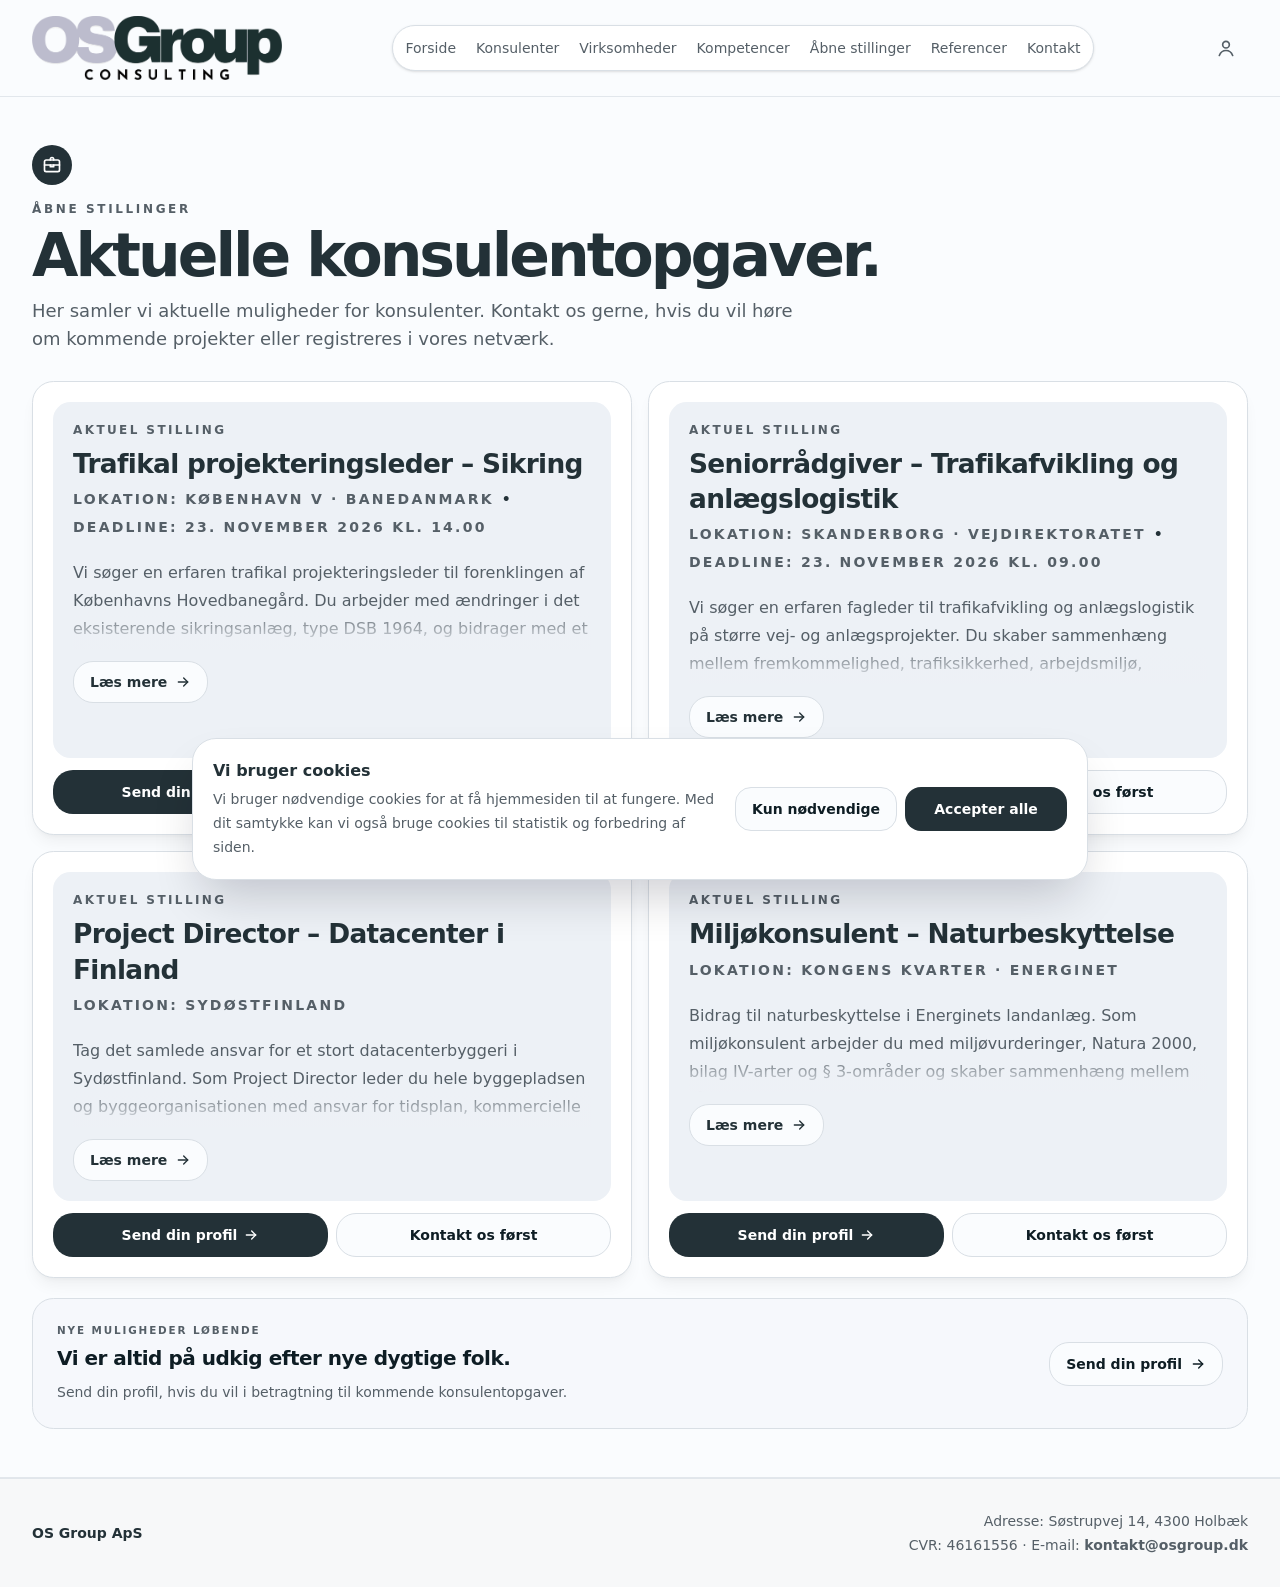
==== aabne-stillinger/index.html @ cd8bad9c "Statisk kopi af osgroup.dk fra Adaptive (18. nov 2026) Co-Authored-By: Claude Sonnet 5.5 <noreply@an" ====
<!DOCTYPE html>
<html lang="da"><head>
    

    

    <meta charset="UTF-8">
    <link rel="icon" type="image/png" href="/favicon.png">
    <link rel="apple-touch-icon" href="/favicon.png">
    <meta name="viewport" content="width=device-width, initial-scale=1.0">
    <!-- Keep the public brand palette consistent, including on phones in dark mode. -->
    <meta name="color-scheme" content="light">
    <meta name="description" content="Se aktuelle konsulentopgaver hos OS Group inden for tekniske projekter, byggeri, anlæg, VVS, datacenter og fagtilsyn.">
    <meta property="og:title" content="Åbne konsulentopgaver | OS Group">
    <meta property="og:description" content="Se aktuelle konsulentopgaver hos OS Group inden for tekniske projekter, byggeri, anlæg, VVS, datacenter og fagtilsyn.">
    <meta property="og:type" content="website">
    <meta property="og:url" content="https://www.osgroup.dk/aabne-stillinger">
    <meta property="og:image" content="https://www.osgroup.dk/og-image.jpg">
    <meta name="twitter:card" content="summary_large_image">
    <meta name="twitter:title" content="Åbne konsulentopgaver | OS Group">
    <meta name="twitter:description" content="Se aktuelle konsulentopgaver hos OS Group inden for tekniske projekter, byggeri, anlæg, VVS, datacenter og fagtilsyn.">
    <meta name="twitter:image" content="https://www.osgroup.dk/og-image.jpg">
    <title>Åbne konsulentopgaver | OS Group</title>
  <link rel="stylesheet" href="/styles.css"><link rel="canonical" href="https://www.osgroup.dk/aabne-stillinger"></head>
  <body>
    <div id="root"><main class="min-h-screen overflow-hidden bg-background text-foreground"><header class="sticky top-0 z-30 border-b border-border/70 bg-background/92 backdrop-blur-xl"><div class="mx-auto flex max-w-[90rem] items-center justify-between gap-4 px-3 py-4 sm:px-6 lg:flex-wrap lg:gap-x-4 lg:gap-y-3 lg:px-8 xl:flex-nowrap"><a href="/" aria-label="OS Group forside" class="flex min-w-0 shrink-0 items-center"><img src="/logo.png" alt="OS Group" width="860" height="219" decoding="async" fetchpriority="high" class="h-16 w-auto max-w-[min(220px,calc(100vw-136px))] object-contain sm:h-20 sm:max-w-[300px] lg:h-16 lg:max-w-[250px] 2xl:h-20 2xl:max-w-[315px]"></a><nav aria-label="Hovedmenu" class="hidden items-center gap-1 rounded-full border border-border bg-card p-1 text-sm text-muted-foreground shadow-sm lg:order-3 lg:flex lg:w-full lg:justify-center xl:order-none xl:w-auto"><a href="/" class="whitespace-nowrap rounded-full px-3 py-2 transition hover:bg-secondary hover:text-foreground xl:px-2 2xl:px-3">Forside</a><a href="/for-konsulenter" class="whitespace-nowrap rounded-full px-3 py-2 transition hover:bg-secondary hover:text-foreground xl:px-2 2xl:px-3">Konsulenter</a><a href="/for-virksomheder" class="whitespace-nowrap rounded-full px-3 py-2 transition hover:bg-secondary hover:text-foreground xl:px-2 2xl:px-3">Virksomheder</a><a href="/kompetencer" class="whitespace-nowrap rounded-full px-3 py-2 transition hover:bg-secondary hover:text-foreground xl:px-2 2xl:px-3">Kompetencer</a><a href="/aabne-stillinger" class="whitespace-nowrap rounded-full px-3 py-2 transition hover:bg-secondary hover:text-foreground xl:px-2 2xl:px-3">Åbne stillinger</a><a href="/referencer" class="whitespace-nowrap rounded-full px-3 py-2 transition hover:bg-secondary hover:text-foreground xl:px-2 2xl:px-3">Referencer</a><a href="/#kontakt" class="whitespace-nowrap rounded-full px-3 py-2 transition hover:bg-secondary hover:text-foreground xl:px-2 2xl:px-3">Kontakt</a></nav><div class="flex shrink-0 items-center gap-2"><div aria-label="Language selector" class="hidden rounded-full border border-border bg-card p-1 text-xs font-bold shadow-sm sm:flex"><button type="button" class="rounded-full px-3 py-2 transition bg-[#233137] text-white">🇩🇰 DA</button><button type="button" class="rounded-full px-3 py-2 transition text-muted-foreground hover:text-foreground">🇬🇧 EN</button></div><button type="button" aria-label="Åbn menu" aria-expanded="false" class="inline-flex h-11 w-11 items-center justify-center rounded-full border border-border bg-card text-[#233137] shadow-sm transition hover:bg-secondary lg:hidden dark:text-foreground"><svg viewBox="0 0 24 24" fill="none" stroke="currentColor" stroke-width="2" stroke-linecap="round" stroke-linejoin="round" aria-hidden="true" class="h-5 w-5"><path d="M4 7h16"></path><path d="M4 12h16"></path><path d="M4 17h16"></path></svg></button><a href="https://udbud.osgroup.dk" aria-label="Log ind på OS Group Udbudsportal" title="Log ind på OS Group Udbudsportal" class="inline-flex h-11 w-11 shrink-0 items-center justify-center rounded-full text-muted-foreground transition hover:bg-secondary hover:text-foreground focus-visible:outline-none focus-visible:ring-2 focus-visible:ring-ring focus-visible:ring-offset-2"><svg viewBox="0 0 24 24" fill="none" stroke="currentColor" stroke-width="2" stroke-linecap="round" stroke-linejoin="round" aria-hidden="true" class="h-5 w-5"><circle cx="12" cy="8" r="4"></circle><path d="M4 21c1.5-4 4.5-6 8-6s6.5 2 8 6"></path></svg></a></div></div></header><section class="relative min-h-[calc(100vh-140px)] border-b border-border/70"><div class="absolute inset-x-0 top-0 -z-10 h-[520px] bg-[radial-gradient(circle_at_top_right,rgba(183,186,197,0.24),transparent_34%),linear-gradient(180deg,rgba(247,248,249,0.95),rgba(255,255,255,0))] dark:bg-[radial-gradient(circle_at_top_right,rgba(183,186,197,0.12),transparent_34%),linear-gradient(180deg,rgba(36,49,55,0.38),rgba(10,14,16,0))]"></div><div class="mx-auto max-w-7xl px-5 py-7 sm:px-8 sm:py-12"><div class="max-w-4xl"><div class="flex h-10 w-10 items-center justify-center rounded-xl bg-[#233137] text-white dark:bg-primary dark:text-primary-foreground"><svg viewBox="0 0 24 24" fill="none" stroke="currentColor" stroke-width="2" stroke-linecap="round" stroke-linejoin="round" aria-hidden="true" class="h-5 w-5"><path d="M10 6V5a2 2 0 0 1 2-2h0a2 2 0 0 1 2 2v1"></path><rect x="3" y="6" width="18" height="14" rx="2"></rect><path d="M3 12h18"></path><path d="M10 12v2h4v-2"></path></svg></div><p class="mt-4 text-xs font-black uppercase tracking-[0.22em] text-muted-foreground">Åbne stillinger</p><h1 class="mt-2 max-w-5xl text-3xl font-black tracking-[-0.05em] text-[#233137] sm:text-5xl lg:text-6xl dark:text-foreground">Aktuelle konsulentopgaver.</h1><p class="mt-3 max-w-3xl text-sm leading-6 text-muted-foreground sm:text-lg sm:leading-7">Her samler vi aktuelle muligheder for konsulenter. Kontakt os gerne, hvis du vil høre om kommende projekter eller registreres i vores netværk.</p></div><div class="mt-7 space-y-5"><div class="grid gap-4 lg:grid-cols-2"><article class="group/job flex h-full flex-col rounded-[1.35rem] border border-border bg-card p-3 shadow-lg shadow-slate-950/5 sm:p-5"><div class="flex flex-1 flex-col rounded-[1.1rem] bg-secondary p-3.5 sm:p-5"><p class="text-xs font-black uppercase tracking-[0.2em] text-muted-foreground">Aktuel stilling</p><h2 class="mt-2 text-2xl font-black tracking-tight text-[#233137] lg:text-[1.65rem] dark:text-foreground">Trafikal projekteringsleder – Sikring</h2><div class="mt-2 flex flex-wrap gap-2 text-xs font-bold uppercase tracking-[0.16em] text-muted-foreground sm:text-sm"><span>Lokation: København V · Banedanmark</span><span class="text-[#233137] dark:text-foreground">•</span><span>Deadline: 23. november 2026 kl. 14.00</span></div><section class="mt-4 max-h-24 overflow-hidden text-sm leading-6 text-muted-foreground group-has-[[open]]/job:max-h-none group-has-[[open]]/job:overflow-visible sm:text-base sm:leading-7"><p class="mt-1.5">Vi søger en erfaren trafikal projekteringsleder til forenklingen af Københavns Hovedbanegård. Du arbejder med ændringer i det eksisterende sikringsanlæg, type DSB 1964, og bidrager med et solidt trafikalt projekteringsgrundlag og tæt koordinering mellem projektets parter.</p></section><div class="pointer-events-none -mt-10 h-10 bg-gradient-to-t from-secondary to-transparent group-has-[[open]]/job:hidden"></div><details class="group mt-3"><summary class="inline-flex cursor-pointer list-none items-center gap-2 rounded-xl border border-border bg-background px-4 py-2.5 text-sm font-black text-[#233137] transition hover:-translate-y-0.5 hover:shadow-md dark:text-foreground [&amp;::-webkit-details-marker]:hidden"><span class="group-open:hidden">Læs mere</span><span class="hidden group-open:inline">Vis mindre</span><svg viewBox="0 0 24 24" fill="none" stroke="currentColor" stroke-width="2" stroke-linecap="round" stroke-linejoin="round" aria-hidden="true" class="h-4 w-4 transition group-open:rotate-90"><path d="M5 12h14"></path><path d="m13 6 6 6-6 6"></path></svg></summary><div class="mt-5 space-y-5 text-sm leading-6 text-muted-foreground sm:text-base sm:leading-7"><section><h3 class="font-black text-[#233137] dark:text-foreground">Opgave og rammer</h3><ul class="mt-3 space-y-2 text-sm font-semibold text-[#233137] dark:text-foreground"><li class="flex gap-2.5"><svg viewBox="0 0 24 24" fill="none" stroke="currentColor" stroke-width="2" stroke-linecap="round" stroke-linejoin="round" aria-hidden="true" class="mt-0.5 h-4 w-4 shrink-0"><circle cx="12" cy="12" r="9"></circle><path d="m8.5 12.5 2.2 2.2 4.8-5.4"></path></svg><span>Arbejdssted: Carsten Niebuhrs Gade 43, 1577 København V. Fysisk fremmøde, medmindre andet aftales.</span></li><li class="flex gap-2.5"><svg viewBox="0 0 24 24" fill="none" stroke="currentColor" stroke-width="2" stroke-linecap="round" stroke-linejoin="round" aria-hidden="true" class="mt-0.5 h-4 w-4 shrink-0"><circle cx="12" cy="12" r="9"></circle><path d="m8.5 12.5 2.2 2.2 4.8-5.4"></path></svg><span>Omfang: 20 timer om ugen inden for normal arbejdstid, hverdage kl. 8–17; som udgangspunkt fire timer dagligt.</span></li><li class="flex gap-2.5"><svg viewBox="0 0 24 24" fill="none" stroke="currentColor" stroke-width="2" stroke-linecap="round" stroke-linejoin="round" aria-hidden="true" class="mt-0.5 h-4 w-4 shrink-0"><circle cx="12" cy="12" r="9"></circle><path d="m8.5 12.5 2.2 2.2 4.8-5.4"></path></svg><span>Periode: 1. december 2026 eller snarest derefter til og med 31. marts 2027.</span></li><li class="flex gap-2.5"><svg viewBox="0 0 24 24" fill="none" stroke="currentColor" stroke-width="2" stroke-linecap="round" stroke-linejoin="round" aria-hidden="true" class="mt-0.5 h-4 w-4 shrink-0"><circle cx="12" cy="12" r="9"></circle><path d="m8.5 12.5 2.2 2.2 4.8-5.4"></path></svg><span>Mulighed for én forlængelse på op til to måneder.</span></li><li class="flex gap-2.5"><svg viewBox="0 0 24 24" fill="none" stroke="currentColor" stroke-width="2" stroke-linecap="round" stroke-linejoin="round" aria-hidden="true" class="mt-0.5 h-4 w-4 shrink-0"><circle cx="12" cy="12" r="9"></circle><path d="m8.5 12.5 2.2 2.2 4.8-5.4"></path></svg><span>Gennemgang af stadieplaner samt udkast til skematiske spor- og signalplaner og sporkabelplaner.</span></li><li class="flex gap-2.5"><svg viewBox="0 0 24 24" fill="none" stroke="currentColor" stroke-width="2" stroke-linecap="round" stroke-linejoin="round" aria-hidden="true" class="mt-0.5 h-4 w-4 shrink-0"><circle cx="12" cy="12" r="9"></circle><path d="m8.5 12.5 2.2 2.2 4.8-5.4"></path></svg><span>Udkast til togvejsfortegnelser, lokalbeskrivelser og SMUTO samt deltagelse i projekterings- og koordineringsmøder efter behov.</span></li><li class="flex gap-2.5"><svg viewBox="0 0 24 24" fill="none" stroke="currentColor" stroke-width="2" stroke-linecap="round" stroke-linejoin="round" aria-hidden="true" class="mt-0.5 h-4 w-4 shrink-0"><circle cx="12" cy="12" r="9"></circle><path d="m8.5 12.5 2.2 2.2 4.8-5.4"></path></svg><span>Projektkoordinering, fremdriftsopfølgning, ressourcestyring og kvalitetssikring inden for Banedanmarks projekt- og sikkerhedsprocesser.</span></li></ul></section><section><h3 class="font-black text-[#233137] dark:text-foreground">Vi søger</h3><ul class="mt-3 space-y-2 text-sm font-semibold text-[#233137] dark:text-foreground"><li class="flex gap-2.5"><svg viewBox="0 0 24 24" fill="none" stroke="currentColor" stroke-width="2" stroke-linecap="round" stroke-linejoin="round" aria-hidden="true" class="mt-0.5 h-4 w-4 shrink-0"><circle cx="12" cy="12" r="9"></circle><path d="m8.5 12.5 2.2 2.2 4.8-5.4"></path></svg><span>Ressourcepersonen skal have en uddannelse som enten trafikleder eller trafikdisponent.</span></li><li class="flex gap-2.5"><svg viewBox="0 0 24 24" fill="none" stroke="currentColor" stroke-width="2" stroke-linecap="round" stroke-linejoin="round" aria-hidden="true" class="mt-0.5 h-4 w-4 shrink-0"><circle cx="12" cy="12" r="9"></circle><path d="m8.5 12.5 2.2 2.2 4.8-5.4"></path></svg><span>Ressourcepersonen skal have minimum 10 års erfaring med projektering af trafikalt grundlag til legacy sikringsanlæg.</span></li><li class="flex gap-2.5"><svg viewBox="0 0 24 24" fill="none" stroke="currentColor" stroke-width="2" stroke-linecap="round" stroke-linejoin="round" aria-hidden="true" class="mt-0.5 h-4 w-4 shrink-0"><circle cx="12" cy="12" r="9"></circle><path d="m8.5 12.5 2.2 2.2 4.8-5.4"></path></svg><span>Ressourcepersonen skal have minimum 5 års erfaring med projektering af legacy sikringsanlæg.</span></li><li class="flex gap-2.5"><svg viewBox="0 0 24 24" fill="none" stroke="currentColor" stroke-width="2" stroke-linecap="round" stroke-linejoin="round" aria-hidden="true" class="mt-0.5 h-4 w-4 shrink-0"><circle cx="12" cy="12" r="9"></circle><path d="m8.5 12.5 2.2 2.2 4.8-5.4"></path></svg><span>Alle tre mindstekrav skal opfyldes samtidigt. Erfaringen skal være dokumenteret, lønnet erhvervserfaring.</span></li><li class="flex gap-2.5"><svg viewBox="0 0 24 24" fill="none" stroke="currentColor" stroke-width="2" stroke-linecap="round" stroke-linejoin="round" aria-hidden="true" class="mt-0.5 h-4 w-4 shrink-0"><circle cx="12" cy="12" r="9"></circle><path d="m8.5 12.5 2.2 2.2 4.8-5.4"></path></svg><span>Kursus: PPPB – Pas på på banen.</span></li><li class="flex gap-2.5"><svg viewBox="0 0 24 24" fill="none" stroke="currentColor" stroke-width="2" stroke-linecap="round" stroke-linejoin="round" aria-hidden="true" class="mt-0.5 h-4 w-4 shrink-0"><circle cx="12" cy="12" r="9"></circle><path d="m8.5 12.5 2.2 2.2 4.8-5.4"></path></svg><span>Kendskab til jernbanesikkerhedsorganisation, sikkerhedsledelsessystem og jernbanesikkerhedsmæssig risikoledelse.</span></li><li class="flex gap-2.5"><svg viewBox="0 0 24 24" fill="none" stroke="currentColor" stroke-width="2" stroke-linecap="round" stroke-linejoin="round" aria-hidden="true" class="mt-0.5 h-4 w-4 shrink-0"><circle cx="12" cy="12" r="9"></circle><path d="m8.5 12.5 2.2 2.2 4.8-5.4"></path></svg><span>CV på højst tre A4-sider med relevant uddannelse, nuværende og tidligere ansættelser og ansvarsområder samt relevante opgaver, egen rolle og perioder med start- og slutmåned/-år.</span></li></ul></section><section><h3 class="font-black text-[#233137] dark:text-foreground">Det er en fordel, hvis du har erfaring med</h3><ul class="mt-3 space-y-2 text-sm font-semibold text-[#233137] dark:text-foreground"><li class="flex gap-2.5"><svg viewBox="0 0 24 24" fill="none" stroke="currentColor" stroke-width="2" stroke-linecap="round" stroke-linejoin="round" aria-hidden="true" class="mt-0.5 h-4 w-4 shrink-0"><circle cx="12" cy="12" r="9"></circle><path d="m8.5 12.5 2.2 2.2 4.8-5.4"></path></svg><span>Omfattende erfaring med projektering af trafikalt grundlag til legacy sikringsanlæg, særligt anlægstyperne 1964 og 1972.</span></li><li class="flex gap-2.5"><svg viewBox="0 0 24 24" fill="none" stroke="currentColor" stroke-width="2" stroke-linecap="round" stroke-linejoin="round" aria-hidden="true" class="mt-0.5 h-4 w-4 shrink-0"><circle cx="12" cy="12" r="9"></circle><path d="m8.5 12.5 2.2 2.2 4.8-5.4"></path></svg><span>Omfattende erfaring med projektering af legacy sikringsanlæg.</span></li></ul></section></div></details></div><div class="mt-3 grid grid-cols-2 gap-2"><a href="mailto:kontakt@osgroup.dk?subject=Trafikal%20projekteringsleder%20%E2%80%93%20Sikring%20-%20konsulentprofil&amp;body=Hej%20OS%20Group%0A%0AJeg%20vedh%C3%A6fter%20mit%20CV%20til%20denne%20mail.%0A%0AMed%20venlig%20hilsen%0A" class="inline-flex min-h-11 items-center justify-center gap-1.5 rounded-xl bg-[#233137] px-3 py-2.5 text-center text-xs font-bold text-white transition hover:-translate-y-0.5 hover:shadow-md sm:text-sm dark:bg-primary dark:text-primary-foreground">Send din profil<svg viewBox="0 0 24 24" fill="none" stroke="currentColor" stroke-width="2" stroke-linecap="round" stroke-linejoin="round" aria-hidden="true" class="h-4 w-4"><path d="M5 12h14"></path><path d="m13 6 6 6-6 6"></path></svg></a><a href="/#kontakt" class="inline-flex min-h-11 items-center justify-center gap-1.5 rounded-xl border border-border bg-background px-3 py-2.5 text-center text-xs font-bold transition hover:-translate-y-0.5 hover:shadow-md sm:text-sm">Kontakt os først</a></div></article><article class="group/job flex h-full flex-col rounded-[1.35rem] border border-border bg-card p-3 shadow-lg shadow-slate-950/5 sm:p-5"><div class="flex flex-1 flex-col rounded-[1.1rem] bg-secondary p-3.5 sm:p-5"><p class="text-xs font-black uppercase tracking-[0.2em] text-muted-foreground">Aktuel stilling</p><h2 class="mt-2 text-2xl font-black tracking-tight text-[#233137] lg:text-[1.65rem] dark:text-foreground">Seniorrådgiver – Trafikafvikling og anlægslogistik</h2><div class="mt-2 flex flex-wrap gap-2 text-xs font-bold uppercase tracking-[0.16em] text-muted-foreground sm:text-sm"><span>Lokation: Skanderborg · Vejdirektoratet</span><span class="text-[#233137] dark:text-foreground">•</span><span>Deadline: 23. november 2026 kl. 09.00</span></div><section class="mt-4 max-h-24 overflow-hidden text-sm leading-6 text-muted-foreground group-has-[[open]]/job:max-h-none group-has-[[open]]/job:overflow-visible sm:text-base sm:leading-7"><p class="mt-1.5">Vi søger en erfaren fagleder til trafikafvikling og anlægslogistik på større vej- og anlægsprojekter. Du skaber sammenhæng mellem fremkommelighed, trafiksikkerhed, arbejdsmiljø, bygbarhed, tidsplaner og udførelse og sikrer robuste leverancer på tværs af fag og projektfaser.</p></section><div class="pointer-events-none -mt-10 h-10 bg-gradient-to-t from-secondary to-transparent group-has-[[open]]/job:hidden"></div><details class="group mt-3"><summary class="inline-flex cursor-pointer list-none items-center gap-2 rounded-xl border border-border bg-background px-4 py-2.5 text-sm font-black text-[#233137] transition hover:-translate-y-0.5 hover:shadow-md dark:text-foreground [&amp;::-webkit-details-marker]:hidden"><span class="group-open:hidden">Læs mere</span><span class="hidden group-open:inline">Vis mindre</span><svg viewBox="0 0 24 24" fill="none" stroke="currentColor" stroke-width="2" stroke-linecap="round" stroke-linejoin="round" aria-hidden="true" class="h-4 w-4 transition group-open:rotate-90"><path d="M5 12h14"></path><path d="m13 6 6 6-6 6"></path></svg></summary><div class="mt-5 space-y-5 text-sm leading-6 text-muted-foreground sm:text-base sm:leading-7"><section><h3 class="font-black text-[#233137] dark:text-foreground">Opgave og rammer</h3><ul class="mt-3 space-y-2 text-sm font-semibold text-[#233137] dark:text-foreground"><li class="flex gap-2.5"><svg viewBox="0 0 24 24" fill="none" stroke="currentColor" stroke-width="2" stroke-linecap="round" stroke-linejoin="round" aria-hidden="true" class="mt-0.5 h-4 w-4 shrink-0"><circle cx="12" cy="12" r="9"></circle><path d="m8.5 12.5 2.2 2.2 4.8-5.4"></path></svg><span>Fast arbejdssted: Thomas Helsteds Vej 22, 8660 Skanderborg. Hjemmearbejde en til to dage kan aftales, hvis det vurderes hensigtsmæssigt.</span></li><li class="flex gap-2.5"><svg viewBox="0 0 24 24" fill="none" stroke="currentColor" stroke-width="2" stroke-linecap="round" stroke-linejoin="round" aria-hidden="true" class="mt-0.5 h-4 w-4 shrink-0"><circle cx="12" cy="12" r="9"></circle><path d="m8.5 12.5 2.2 2.2 4.8-5.4"></path></svg><span>Belastningsgrad: 70–100 % af normal arbejdstid på 37 timer ugentligt. Fuld tid er påkrævet i de perioder, hvor opgaverne kræver det.</span></li><li class="flex gap-2.5"><svg viewBox="0 0 24 24" fill="none" stroke="currentColor" stroke-width="2" stroke-linecap="round" stroke-linejoin="round" aria-hidden="true" class="mt-0.5 h-4 w-4 shrink-0"><circle cx="12" cy="12" r="9"></circle><path d="m8.5 12.5 2.2 2.2 4.8-5.4"></path></svg><span>Periode: 1. december 2026 til 30. november 2028 med mulighed for forlængelse i 24 måneder.</span></li><li class="flex gap-2.5"><svg viewBox="0 0 24 24" fill="none" stroke="currentColor" stroke-width="2" stroke-linecap="round" stroke-linejoin="round" aria-hidden="true" class="mt-0.5 h-4 w-4 shrink-0"><circle cx="12" cy="12" r="9"></circle><path d="m8.5 12.5 2.2 2.2 4.8-5.4"></path></svg><span>Planlægning og udarbejdelse af udbudsmateriale for trafikafvikling og anlægslogistik samt dialog med vejmyndigheder, beredskaber og politi.</span></li><li class="flex gap-2.5"><svg viewBox="0 0 24 24" fill="none" stroke="currentColor" stroke-width="2" stroke-linecap="round" stroke-linejoin="round" aria-hidden="true" class="mt-0.5 h-4 w-4 shrink-0"><circle cx="12" cy="12" r="9"></circle><path d="m8.5 12.5 2.2 2.2 4.8-5.4"></path></svg><span>Projektopfølgning under anlæg i samarbejde med fagtilsyn, så trafiksikkerhed og fremkommelighed fastholdes.</span></li><li class="flex gap-2.5"><svg viewBox="0 0 24 24" fill="none" stroke="currentColor" stroke-width="2" stroke-linecap="round" stroke-linejoin="round" aria-hidden="true" class="mt-0.5 h-4 w-4 shrink-0"><circle cx="12" cy="12" r="9"></circle><path d="m8.5 12.5 2.2 2.2 4.8-5.4"></path></svg><span>Faglig styring, koordinering og kvalitetssikring af trafikafviklingsplaner, afmærkningsprojekter, faseplaner, anlægstidsplaner og anlægslogistiske løsninger.</span></li><li class="flex gap-2.5"><svg viewBox="0 0 24 24" fill="none" stroke="currentColor" stroke-width="2" stroke-linecap="round" stroke-linejoin="round" aria-hidden="true" class="mt-0.5 h-4 w-4 shrink-0"><circle cx="12" cy="12" r="9"></circle><path d="m8.5 12.5 2.2 2.2 4.8-5.4"></path></svg><span>Tværfaglig grænsefladekoordinering og afvejning af adgangsforhold, effektive arbejdsarealer, beredskab og arbejdsmiljø i udførelsen.</span></li></ul></section><section><h3 class="font-black text-[#233137] dark:text-foreground">Vi søger</h3><ul class="mt-3 space-y-2 text-sm font-semibold text-[#233137] dark:text-foreground"><li class="flex gap-2.5"><svg viewBox="0 0 24 24" fill="none" stroke="currentColor" stroke-width="2" stroke-linecap="round" stroke-linejoin="round" aria-hidden="true" class="mt-0.5 h-4 w-4 shrink-0"><circle cx="12" cy="12" r="9"></circle><path d="m8.5 12.5 2.2 2.2 4.8-5.4"></path></svg><span>Lang eller mellemlang videregående uddannelse som ingeniør eller lign.</span></li><li class="flex gap-2.5"><svg viewBox="0 0 24 24" fill="none" stroke="currentColor" stroke-width="2" stroke-linecap="round" stroke-linejoin="round" aria-hidden="true" class="mt-0.5 h-4 w-4 shrink-0"><circle cx="12" cy="12" r="9"></circle><path d="m8.5 12.5 2.2 2.2 4.8-5.4"></path></svg><span>Senioringeniør med minimum 10 års dokumenteret projektledelseserfaring.</span></li><li class="flex gap-2.5"><svg viewBox="0 0 24 24" fill="none" stroke="currentColor" stroke-width="2" stroke-linecap="round" stroke-linejoin="round" aria-hidden="true" class="mt-0.5 h-4 w-4 shrink-0"><circle cx="12" cy="12" r="9"></circle><path d="m8.5 12.5 2.2 2.2 4.8-5.4"></path></svg><span>Skal være øvet bruger af systemet ”MicroStation” til bearbejdning af vejprojekter i 3D.</span></li><li class="flex gap-2.5"><svg viewBox="0 0 24 24" fill="none" stroke="currentColor" stroke-width="2" stroke-linecap="round" stroke-linejoin="round" aria-hidden="true" class="mt-0.5 h-4 w-4 shrink-0"><circle cx="12" cy="12" r="9"></circle><path d="m8.5 12.5 2.2 2.2 4.8-5.4"></path></svg><span>Konsulenten skal som minimum have gyldigt bevis for ”Vejen som arbejdsplads, Trin II”.</span></li><li class="flex gap-2.5"><svg viewBox="0 0 24 24" fill="none" stroke="currentColor" stroke-width="2" stroke-linecap="round" stroke-linejoin="round" aria-hidden="true" class="mt-0.5 h-4 w-4 shrink-0"><circle cx="12" cy="12" r="9"></circle><path d="m8.5 12.5 2.2 2.2 4.8-5.4"></path></svg><span>Erfaring med anlægslogistik og det at drive anlægslogistikprocesser på store anlægsprojekter,</span></li><li class="flex gap-2.5"><svg viewBox="0 0 24 24" fill="none" stroke="currentColor" stroke-width="2" stroke-linecap="round" stroke-linejoin="round" aria-hidden="true" class="mt-0.5 h-4 w-4 shrink-0"><circle cx="12" cy="12" r="9"></circle><path d="m8.5 12.5 2.2 2.2 4.8-5.4"></path></svg><span>Gyldigt kørekort (kategori B)</span></li><li class="flex gap-2.5"><svg viewBox="0 0 24 24" fill="none" stroke="currentColor" stroke-width="2" stroke-linecap="round" stroke-linejoin="round" aria-hidden="true" class="mt-0.5 h-4 w-4 shrink-0"><circle cx="12" cy="12" r="9"></circle><path d="m8.5 12.5 2.2 2.2 4.8-5.4"></path></svg><span>Minimum 10 års relevant erfaring samt solid dokumenteret erfaring med planlægning, projektering og koordinering af trafikafvikling og anlægslogistik på komplekse anlægsprojekter.</span></li><li class="flex gap-2.5"><svg viewBox="0 0 24 24" fill="none" stroke="currentColor" stroke-width="2" stroke-linecap="round" stroke-linejoin="round" aria-hidden="true" class="mt-0.5 h-4 w-4 shrink-0"><circle cx="12" cy="12" r="9"></circle><path d="m8.5 12.5 2.2 2.2 4.8-5.4"></path></svg><span>Evne til at planlægge anlægsprojekter og udarbejde afmærkningsprojekter for trafikafvikling i anlægsperioden.</span></li><li class="flex gap-2.5"><svg viewBox="0 0 24 24" fill="none" stroke="currentColor" stroke-width="2" stroke-linecap="round" stroke-linejoin="round" aria-hidden="true" class="mt-0.5 h-4 w-4 shrink-0"><circle cx="12" cy="12" r="9"></circle><path d="m8.5 12.5 2.2 2.2 4.8-5.4"></path></svg><span>Erfaring som fagleder, fagansvarlig eller fagprojektleder på større vej- og anlægsprojekter.</span></li><li class="flex gap-2.5"><svg viewBox="0 0 24 24" fill="none" stroke="currentColor" stroke-width="2" stroke-linecap="round" stroke-linejoin="round" aria-hidden="true" class="mt-0.5 h-4 w-4 shrink-0"><circle cx="12" cy="12" r="9"></circle><path d="m8.5 12.5 2.2 2.2 4.8-5.4"></path></svg><span>Erfaring med udarbejdelse, koordinering og kvalitetssikring af trafikafviklingsplaner, anlægstidsplaner, faseplaner og anlægslogistiske løsninger.</span></li><li class="flex gap-2.5"><svg viewBox="0 0 24 24" fill="none" stroke="currentColor" stroke-width="2" stroke-linecap="round" stroke-linejoin="round" aria-hidden="true" class="mt-0.5 h-4 w-4 shrink-0"><circle cx="12" cy="12" r="9"></circle><path d="m8.5 12.5 2.2 2.2 4.8-5.4"></path></svg><span>Erfaring med koordinering af bygbarhed, arbejdsmiljø, fremkommelighed, trafiksikkerhed og entreprisemæssige hensyn i anlægsfasen.</span></li><li class="flex gap-2.5"><svg viewBox="0 0 24 24" fill="none" stroke="currentColor" stroke-width="2" stroke-linecap="round" stroke-linejoin="round" aria-hidden="true" class="mt-0.5 h-4 w-4 shrink-0"><circle cx="12" cy="12" r="9"></circle><path d="m8.5 12.5 2.2 2.2 4.8-5.4"></path></svg><span>Erfaring med tværfaglig koordinering, kvalitetsstyring og faglig dokumentation samt gode samarbejdsevner.</span></li><li class="flex gap-2.5"><svg viewBox="0 0 24 24" fill="none" stroke="currentColor" stroke-width="2" stroke-linecap="round" stroke-linejoin="round" aria-hidden="true" class="mt-0.5 h-4 w-4 shrink-0"><circle cx="12" cy="12" r="9"></circle><path d="m8.5 12.5 2.2 2.2 4.8-5.4"></path></svg><span>Struktureret, selvstændig og løsningsorienteret arbejdsform med evne til at skabe fremdrift i komplekse projektforløb.</span></li><li class="flex gap-2.5"><svg viewBox="0 0 24 24" fill="none" stroke="currentColor" stroke-width="2" stroke-linecap="round" stroke-linejoin="round" aria-hidden="true" class="mt-0.5 h-4 w-4 shrink-0"><circle cx="12" cy="12" r="9"></circle><path d="m8.5 12.5 2.2 2.2 4.8-5.4"></path></svg><span>Velformuleret på dansk i skrift og tale.</span></li><li class="flex gap-2.5"><svg viewBox="0 0 24 24" fill="none" stroke="currentColor" stroke-width="2" stroke-linecap="round" stroke-linejoin="round" aria-hidden="true" class="mt-0.5 h-4 w-4 shrink-0"><circle cx="12" cy="12" r="9"></circle><path d="m8.5 12.5 2.2 2.2 4.8-5.4"></path></svg><span>CV med medarbejderkategori, sprog, uddannelser og krævede kurser med årstal samt relevante opgaver fra de seneste fem år med opgavenavn, kunde, periode, rolle, omfang og indhold. Kun de første to CV-sider bedømmes.</span></li></ul></section><section><h3 class="font-black text-[#233137] dark:text-foreground">Det er en fordel, hvis du har erfaring med</h3><ul class="mt-3 space-y-2 text-sm font-semibold text-[#233137] dark:text-foreground"><li class="flex gap-2.5"><svg viewBox="0 0 24 24" fill="none" stroke="currentColor" stroke-width="2" stroke-linecap="round" stroke-linejoin="round" aria-hidden="true" class="mt-0.5 h-4 w-4 shrink-0"><circle cx="12" cy="12" r="9"></circle><path d="m8.5 12.5 2.2 2.2 4.8-5.4"></path></svg><span>Erfaring med vejprojekter, herunder motorvejsprojekter.</span></li><li class="flex gap-2.5"><svg viewBox="0 0 24 24" fill="none" stroke="currentColor" stroke-width="2" stroke-linecap="round" stroke-linejoin="round" aria-hidden="true" class="mt-0.5 h-4 w-4 shrink-0"><circle cx="12" cy="12" r="9"></circle><path d="m8.5 12.5 2.2 2.2 4.8-5.4"></path></svg><span>Dokumenteret erfaring med trafikafvikling og anlægslogistik, herunder planlægning og koordinering under anlægsfaserne.</span></li><li class="flex gap-2.5"><svg viewBox="0 0 24 24" fill="none" stroke="currentColor" stroke-width="2" stroke-linecap="round" stroke-linejoin="round" aria-hidden="true" class="mt-0.5 h-4 w-4 shrink-0"><circle cx="12" cy="12" r="9"></circle><path d="m8.5 12.5 2.2 2.2 4.8-5.4"></path></svg><span>Kendskab til Vejdirektoratets anlægsprojekter, entrepriseudbudsmaterialer, udbudsforskrifter, paradigmer og tekniske beskrivelser.</span></li><li class="flex gap-2.5"><svg viewBox="0 0 24 24" fill="none" stroke="currentColor" stroke-width="2" stroke-linecap="round" stroke-linejoin="round" aria-hidden="true" class="mt-0.5 h-4 w-4 shrink-0"><circle cx="12" cy="12" r="9"></circle><path d="m8.5 12.5 2.2 2.2 4.8-5.4"></path></svg><span>Erfaring med Vejdirektoratets projekteringsprocesser med anlægslogistik som centralt element.</span></li><li class="flex gap-2.5"><svg viewBox="0 0 24 24" fill="none" stroke="currentColor" stroke-width="2" stroke-linecap="round" stroke-linejoin="round" aria-hidden="true" class="mt-0.5 h-4 w-4 shrink-0"><circle cx="12" cy="12" r="9"></circle><path d="m8.5 12.5 2.2 2.2 4.8-5.4"></path></svg><span>Erfaring med trafikafvikling gennem flere projektfaser, fra tidlige analyser og projektforslag til udbud og anlægsgennemførelse.</span></li><li class="flex gap-2.5"><svg viewBox="0 0 24 24" fill="none" stroke="currentColor" stroke-width="2" stroke-linecap="round" stroke-linejoin="round" aria-hidden="true" class="mt-0.5 h-4 w-4 shrink-0"><circle cx="12" cy="12" r="9"></circle><path d="m8.5 12.5 2.2 2.2 4.8-5.4"></path></svg><span>Erfaring med koordinering med andre fagområder for at sikre bygbar trafikafvikling.</span></li><li class="flex gap-2.5"><svg viewBox="0 0 24 24" fill="none" stroke="currentColor" stroke-width="2" stroke-linecap="round" stroke-linejoin="round" aria-hidden="true" class="mt-0.5 h-4 w-4 shrink-0"><circle cx="12" cy="12" r="9"></circle><path d="m8.5 12.5 2.2 2.2 4.8-5.4"></path></svg><span>Erfaring fra rådgiver-, bygherre- eller udførelsessiden og med anlægsentreprisers tekniske, økonomiske og praktiske aspekter.</span></li><li class="flex gap-2.5"><svg viewBox="0 0 24 24" fill="none" stroke="currentColor" stroke-width="2" stroke-linecap="round" stroke-linejoin="round" aria-hidden="true" class="mt-0.5 h-4 w-4 shrink-0"><circle cx="12" cy="12" r="9"></circle><path d="m8.5 12.5 2.2 2.2 4.8-5.4"></path></svg><span>Gode engelskkundskaber.</span></li></ul></section></div></details></div><div class="mt-3 grid grid-cols-2 gap-2"><a href="mailto:kontakt@osgroup.dk?subject=Seniorr%C3%A5dgiver%20%E2%80%93%20Trafikafvikling%20og%20anl%C3%A6gslogistik%20-%20konsulentprofil&amp;body=Hej%20OS%20Group%0A%0AJeg%20vedh%C3%A6fter%20mit%20CV%20til%20denne%20mail.%0A%0AMed%20venlig%20hilsen%0A" class="inline-flex min-h-11 items-center justify-center gap-1.5 rounded-xl bg-[#233137] px-3 py-2.5 text-center text-xs font-bold text-white transition hover:-translate-y-0.5 hover:shadow-md sm:text-sm dark:bg-primary dark:text-primary-foreground">Send din profil<svg viewBox="0 0 24 24" fill="none" stroke="currentColor" stroke-width="2" stroke-linecap="round" stroke-linejoin="round" aria-hidden="true" class="h-4 w-4"><path d="M5 12h14"></path><path d="m13 6 6 6-6 6"></path></svg></a><a href="/#kontakt" class="inline-flex min-h-11 items-center justify-center gap-1.5 rounded-xl border border-border bg-background px-3 py-2.5 text-center text-xs font-bold transition hover:-translate-y-0.5 hover:shadow-md sm:text-sm">Kontakt os først</a></div></article><article class="group/job flex h-full flex-col rounded-[1.35rem] border border-border bg-card p-3 shadow-lg shadow-slate-950/5 sm:p-5"><div class="flex flex-1 flex-col rounded-[1.1rem] bg-secondary p-3.5 sm:p-5"><p class="text-xs font-black uppercase tracking-[0.2em] text-muted-foreground">Aktuel stilling</p><h2 class="mt-2 text-2xl font-black tracking-tight text-[#233137] lg:text-[1.65rem] dark:text-foreground">Project Director – Datacenter i Finland</h2><div class="mt-2 flex flex-wrap gap-2 text-xs font-bold uppercase tracking-[0.16em] text-muted-foreground sm:text-sm"><span>Lokation: Sydøstfinland</span></div><section class="mt-4 max-h-24 overflow-hidden text-sm leading-6 text-muted-foreground group-has-[[open]]/job:max-h-none group-has-[[open]]/job:overflow-visible sm:text-base sm:leading-7"><p class="mt-1.5">Tag det samlede ansvar for et stort datacenterbyggeri i Sydøstfinland. Som Project Director leder du hele byggepladsen og byggeorganisationen med ansvar for tidsplan, kommercielle resultater, arbejdsmiljø, sikkerhed, kvalitet og endelig aflevering.</p></section><div class="pointer-events-none -mt-10 h-10 bg-gradient-to-t from-secondary to-transparent group-has-[[open]]/job:hidden"></div><details class="group mt-3"><summary class="inline-flex cursor-pointer list-none items-center gap-2 rounded-xl border border-border bg-background px-4 py-2.5 text-sm font-black text-[#233137] transition hover:-translate-y-0.5 hover:shadow-md dark:text-foreground [&amp;::-webkit-details-marker]:hidden"><span class="group-open:hidden">Læs mere</span><span class="hidden group-open:inline">Vis mindre</span><svg viewBox="0 0 24 24" fill="none" stroke="currentColor" stroke-width="2" stroke-linecap="round" stroke-linejoin="round" aria-hidden="true" class="h-4 w-4 transition group-open:rotate-90"><path d="M5 12h14"></path><path d="m13 6 6 6-6 6"></path></svg></summary><div class="mt-5 space-y-5 text-sm leading-6 text-muted-foreground sm:text-base sm:leading-7"><section><h3 class="font-black text-[#233137] dark:text-foreground">Opgave og rammer</h3><ul class="mt-3 space-y-2 text-sm font-semibold text-[#233137] dark:text-foreground"><li class="flex gap-2.5"><svg viewBox="0 0 24 24" fill="none" stroke="currentColor" stroke-width="2" stroke-linecap="round" stroke-linejoin="round" aria-hidden="true" class="mt-0.5 h-4 w-4 shrink-0"><circle cx="12" cy="12" r="9"></circle><path d="m8.5 12.5 2.2 2.2 4.8-5.4"></path></svg><span>Arbejdsform: Fysisk tilstedeværelse på byggepladsen fem dage om ugen.</span></li><li class="flex gap-2.5"><svg viewBox="0 0 24 24" fill="none" stroke="currentColor" stroke-width="2" stroke-linecap="round" stroke-linejoin="round" aria-hidden="true" class="mt-0.5 h-4 w-4 shrink-0"><circle cx="12" cy="12" r="9"></circle><path d="m8.5 12.5 2.2 2.2 4.8-5.4"></path></svg><span>Daglig ledelse af hele byggepladsen og opfølgning på, at byggeaktiviteterne følger den aftalte tidsplan.</span></li><li class="flex gap-2.5"><svg viewBox="0 0 24 24" fill="none" stroke="currentColor" stroke-width="2" stroke-linecap="round" stroke-linejoin="round" aria-hidden="true" class="mt-0.5 h-4 w-4 shrink-0"><circle cx="12" cy="12" r="9"></circle><path d="m8.5 12.5 2.2 2.2 4.8-5.4"></path></svg><span>Ledelse og koordinering af byggeledelsesteams, entreprenører og underentreprenører.</span></li><li class="flex gap-2.5"><svg viewBox="0 0 24 24" fill="none" stroke="currentColor" stroke-width="2" stroke-linecap="round" stroke-linejoin="round" aria-hidden="true" class="mt-0.5 h-4 w-4 shrink-0"><circle cx="12" cy="12" r="9"></circle><path d="m8.5 12.5 2.2 2.2 4.8-5.4"></path></svg><span>Daglige fremdriftsmøder og koordinering af aktiviteter på tværs af alle fagdiscipliner.</span></li><li class="flex gap-2.5"><svg viewBox="0 0 24 24" fill="none" stroke="currentColor" stroke-width="2" stroke-linecap="round" stroke-linejoin="round" aria-hidden="true" class="mt-0.5 h-4 w-4 shrink-0"><circle cx="12" cy="12" r="9"></circle><path d="m8.5 12.5 2.2 2.2 4.8-5.4"></path></svg><span>Opfølgning på produktivitet, ressourcer, arbejdsrækkefølge og milepæle.</span></li><li class="flex gap-2.5"><svg viewBox="0 0 24 24" fill="none" stroke="currentColor" stroke-width="2" stroke-linecap="round" stroke-linejoin="round" aria-hidden="true" class="mt-0.5 h-4 w-4 shrink-0"><circle cx="12" cy="12" r="9"></circle><path d="m8.5 12.5 2.2 2.2 4.8-5.4"></path></svg><span>Overordnet styring af anlægs-, konstruktions- og arkitektarbejder samt mekaniske, elektriske og VVS-tekniske installationer (MEP).</span></li><li class="flex gap-2.5"><svg viewBox="0 0 24 24" fill="none" stroke="currentColor" stroke-width="2" stroke-linecap="round" stroke-linejoin="round" aria-hidden="true" class="mt-0.5 h-4 w-4 shrink-0"><circle cx="12" cy="12" r="9"></circle><path d="m8.5 12.5 2.2 2.2 4.8-5.4"></path></svg><span>Sikring af høje sikkerhedsstandarder og overholdelse af gældende krav på hele byggepladsen.</span></li><li class="flex gap-2.5"><svg viewBox="0 0 24 24" fill="none" stroke="currentColor" stroke-width="2" stroke-linecap="round" stroke-linejoin="round" aria-hidden="true" class="mt-0.5 h-4 w-4 shrink-0"><circle cx="12" cy="12" r="9"></circle><path d="m8.5 12.5 2.2 2.2 4.8-5.4"></path></svg><span>Løsning af byggeproblemer, forsinkelser og tidsplansrisici.</span></li><li class="flex gap-2.5"><svg viewBox="0 0 24 24" fill="none" stroke="currentColor" stroke-width="2" stroke-linecap="round" stroke-linejoin="round" aria-hidden="true" class="mt-0.5 h-4 w-4 shrink-0"><circle cx="12" cy="12" r="9"></circle><path d="m8.5 12.5 2.2 2.2 4.8-5.4"></path></svg><span>Kvalitetskontrol og inspektioner, så arbejdet lever op til projektspecifikationerne.</span></li><li class="flex gap-2.5"><svg viewBox="0 0 24 24" fill="none" stroke="currentColor" stroke-width="2" stroke-linecap="round" stroke-linejoin="round" aria-hidden="true" class="mt-0.5 h-4 w-4 shrink-0"><circle cx="12" cy="12" r="9"></circle><path d="m8.5 12.5 2.2 2.2 4.8-5.4"></path></svg><span>Direkte rapportering om fremdrift, centrale risici og resultater til kunden og de øverste interessenter.</span></li></ul></section><section><h3 class="font-black text-[#233137] dark:text-foreground">Vi søger</h3><ul class="mt-3 space-y-2 text-sm font-semibold text-[#233137] dark:text-foreground"><li class="flex gap-2.5"><svg viewBox="0 0 24 24" fill="none" stroke="currentColor" stroke-width="2" stroke-linecap="round" stroke-linejoin="round" aria-hidden="true" class="mt-0.5 h-4 w-4 shrink-0"><circle cx="12" cy="12" r="9"></circle><path d="m8.5 12.5 2.2 2.2 4.8-5.4"></path></svg><span>Dokumenteret erfaring med succesfuld gennemførelse af store byggeprojekter.</span></li><li class="flex gap-2.5"><svg viewBox="0 0 24 24" fill="none" stroke="currentColor" stroke-width="2" stroke-linecap="round" stroke-linejoin="round" aria-hidden="true" class="mt-0.5 h-4 w-4 shrink-0"><circle cx="12" cy="12" r="9"></circle><path d="m8.5 12.5 2.2 2.2 4.8-5.4"></path></svg><span>Erfaring og ledelsesevne til at tage det fulde ansvar for en hel byggeplads.</span></li></ul></section><section><h3 class="font-black text-[#233137] dark:text-foreground">Det er en fordel, hvis du har erfaring med</h3><ul class="mt-3 space-y-2 text-sm font-semibold text-[#233137] dark:text-foreground"><li class="flex gap-2.5"><svg viewBox="0 0 24 24" fill="none" stroke="currentColor" stroke-width="2" stroke-linecap="round" stroke-linejoin="round" aria-hidden="true" class="mt-0.5 h-4 w-4 shrink-0"><circle cx="12" cy="12" r="9"></circle><path d="m8.5 12.5 2.2 2.2 4.8-5.4"></path></svg><span>Erfaring med datacentre eller andre driftskritiske byggerier (mission-critical).</span></li></ul></section></div></details></div><div class="mt-3 grid grid-cols-2 gap-2"><a href="mailto:kontakt@osgroup.dk?subject=Project%20Director%20%E2%80%93%20Datacenter%20i%20Finland%20-%20konsulentprofil&amp;body=Hej%20OS%20Group%0A%0AJeg%20vedh%C3%A6fter%20mit%20CV%20til%20denne%20mail.%0A%0AMed%20venlig%20hilsen%0A" class="inline-flex min-h-11 items-center justify-center gap-1.5 rounded-xl bg-[#233137] px-3 py-2.5 text-center text-xs font-bold text-white transition hover:-translate-y-0.5 hover:shadow-md sm:text-sm dark:bg-primary dark:text-primary-foreground">Send din profil<svg viewBox="0 0 24 24" fill="none" stroke="currentColor" stroke-width="2" stroke-linecap="round" stroke-linejoin="round" aria-hidden="true" class="h-4 w-4"><path d="M5 12h14"></path><path d="m13 6 6 6-6 6"></path></svg></a><a href="/#kontakt" class="inline-flex min-h-11 items-center justify-center gap-1.5 rounded-xl border border-border bg-background px-3 py-2.5 text-center text-xs font-bold transition hover:-translate-y-0.5 hover:shadow-md sm:text-sm">Kontakt os først</a></div></article><article class="group/job flex h-full flex-col rounded-[1.35rem] border border-border bg-card p-3 shadow-lg shadow-slate-950/5 sm:p-5"><div class="flex flex-1 flex-col rounded-[1.1rem] bg-secondary p-3.5 sm:p-5"><p class="text-xs font-black uppercase tracking-[0.2em] text-muted-foreground">Aktuel stilling</p><h2 class="mt-2 text-2xl font-black tracking-tight text-[#233137] lg:text-[1.65rem] dark:text-foreground">Miljøkonsulent – Naturbeskyttelse</h2><div class="mt-2 flex flex-wrap gap-2 text-xs font-bold uppercase tracking-[0.16em] text-muted-foreground sm:text-sm"><span>Lokation: Kongens Kvarter · Energinet</span></div><section class="mt-4 max-h-24 overflow-hidden text-sm leading-6 text-muted-foreground group-has-[[open]]/job:max-h-none group-has-[[open]]/job:overflow-visible sm:text-base sm:leading-7"><p class="mt-1.5">Bidrag til naturbeskyttelse i Energinets landanlæg. Som miljøkonsulent arbejder du med miljøvurderinger, Natura 2000, bilag IV-arter og § 3-områder og skaber sammenhæng mellem rådgivere, myndigheder, projekter og drift.</p></section><div class="pointer-events-none -mt-10 h-10 bg-gradient-to-t from-secondary to-transparent group-has-[[open]]/job:hidden"></div><details class="group mt-3"><summary class="inline-flex cursor-pointer list-none items-center gap-2 rounded-xl border border-border bg-background px-4 py-2.5 text-sm font-black text-[#233137] transition hover:-translate-y-0.5 hover:shadow-md dark:text-foreground [&amp;::-webkit-details-marker]:hidden"><span class="group-open:hidden">Læs mere</span><span class="hidden group-open:inline">Vis mindre</span><svg viewBox="0 0 24 24" fill="none" stroke="currentColor" stroke-width="2" stroke-linecap="round" stroke-linejoin="round" aria-hidden="true" class="h-4 w-4 transition group-open:rotate-90"><path d="M5 12h14"></path><path d="m13 6 6 6-6 6"></path></svg></summary><div class="mt-5 space-y-5 text-sm leading-6 text-muted-foreground sm:text-base sm:leading-7"><section><h3 class="font-black text-[#233137] dark:text-foreground">Opgave og rammer</h3><ul class="mt-3 space-y-2 text-sm font-semibold text-[#233137] dark:text-foreground"><li class="flex gap-2.5"><svg viewBox="0 0 24 24" fill="none" stroke="currentColor" stroke-width="2" stroke-linecap="round" stroke-linejoin="round" aria-hidden="true" class="mt-0.5 h-4 w-4 shrink-0"><circle cx="12" cy="12" r="9"></circle><path d="m8.5 12.5 2.2 2.2 4.8-5.4"></path></svg><span>Arbejdssted: Energinet, Kongens Kvarter. Primært kontorarbejde med fysiske møder og besigtigelser i mindre omfang efter behov.</span></li><li class="flex gap-2.5"><svg viewBox="0 0 24 24" fill="none" stroke="currentColor" stroke-width="2" stroke-linecap="round" stroke-linejoin="round" aria-hidden="true" class="mt-0.5 h-4 w-4 shrink-0"><circle cx="12" cy="12" r="9"></circle><path d="m8.5 12.5 2.2 2.2 4.8-5.4"></path></svg><span>Omfang: Minimum 30 timer om ugen; ca. 37 timer er optimalt og tilstræbes. Belastningen kan variere med projekternes tidsplaner og fremdrift.</span></li><li class="flex gap-2.5"><svg viewBox="0 0 24 24" fill="none" stroke="currentColor" stroke-width="2" stroke-linecap="round" stroke-linejoin="round" aria-hidden="true" class="mt-0.5 h-4 w-4 shrink-0"><circle cx="12" cy="12" r="9"></circle><path d="m8.5 12.5 2.2 2.2 4.8-5.4"></path></svg><span>Efter fuld onboarding hos Energinet og i afdeling, opgave og projekt: mindst 30 timers fysisk tilstedeværelse om ugen på Energinets lokation.</span></li><li class="flex gap-2.5"><svg viewBox="0 0 24 24" fill="none" stroke="currentColor" stroke-width="2" stroke-linecap="round" stroke-linejoin="round" aria-hidden="true" class="mt-0.5 h-4 w-4 shrink-0"><circle cx="12" cy="12" r="9"></circle><path d="m8.5 12.5 2.2 2.2 4.8-5.4"></path></svg><span>Oprindeligt ønsket opstart: 2. november 2026 (datoen er passeret). Opgavens slutdato: 31. december 2029.</span></li><li class="flex gap-2.5"><svg viewBox="0 0 24 24" fill="none" stroke="currentColor" stroke-width="2" stroke-linecap="round" stroke-linejoin="round" aria-hidden="true" class="mt-0.5 h-4 w-4 shrink-0"><circle cx="12" cy="12" r="9"></circle><path d="m8.5 12.5 2.2 2.2 4.8-5.4"></path></svg><span>Bidrage til miljøprocessen for landanlæg med fokus på natur, Natura 2000, bilag IV-arter og deres levesteder samt § 3-områder.</span></li><li class="flex gap-2.5"><svg viewBox="0 0 24 24" fill="none" stroke="currentColor" stroke-width="2" stroke-linecap="round" stroke-linejoin="round" aria-hidden="true" class="mt-0.5 h-4 w-4 shrink-0"><circle cx="12" cy="12" r="9"></circle><path d="m8.5 12.5 2.2 2.2 4.8-5.4"></path></svg><span>Kvalificere rådgiverinput og udarbejde ansøgninger om særlovstilladelser med myndighedskoordinering i tæt samarbejde med Energinets team.</span></li><li class="flex gap-2.5"><svg viewBox="0 0 24 24" fill="none" stroke="currentColor" stroke-width="2" stroke-linecap="round" stroke-linejoin="round" aria-hidden="true" class="mt-0.5 h-4 w-4 shrink-0"><circle cx="12" cy="12" r="9"></circle><path d="m8.5 12.5 2.2 2.2 4.8-5.4"></path></svg><span>Sikre, at miljøvurderinger af planer og projekter og ansøgninger om tilladelser følger gældende lovgivning og praksis i Miljø- og Fødevareklagenævnet og Planklagenævnet.</span></li><li class="flex gap-2.5"><svg viewBox="0 0 24 24" fill="none" stroke="currentColor" stroke-width="2" stroke-linecap="round" stroke-linejoin="round" aria-hidden="true" class="mt-0.5 h-4 w-4 shrink-0"><circle cx="12" cy="12" r="9"></circle><path d="m8.5 12.5 2.2 2.2 4.8-5.4"></path></svg><span>Arbejde for praktisk håndterbare tilladelsesvilkår i samarbejde med etableringsprojekterne og driften (Asset).</span></li><li class="flex gap-2.5"><svg viewBox="0 0 24 24" fill="none" stroke="currentColor" stroke-width="2" stroke-linecap="round" stroke-linejoin="round" aria-hidden="true" class="mt-0.5 h-4 w-4 shrink-0"><circle cx="12" cy="12" r="9"></circle><path d="m8.5 12.5 2.2 2.2 4.8-5.4"></path></svg><span>Udarbejde projektbeskrivelser for landanlæg med projektteamet og Energinets tekniske afdelinger og indarbejde miljøhensyn i planer og projektløsninger.</span></li><li class="flex gap-2.5"><svg viewBox="0 0 24 24" fill="none" stroke="currentColor" stroke-width="2" stroke-linecap="round" stroke-linejoin="round" aria-hidden="true" class="mt-0.5 h-4 w-4 shrink-0"><circle cx="12" cy="12" r="9"></circle><path d="m8.5 12.5 2.2 2.2 4.8-5.4"></path></svg><span>Bidrage til miljøvurderinger af strækningsanlæg, stationer og luftledningsanlæg samt sikre fremdrift og overholdelse af tidsplaner.</span></li><li class="flex gap-2.5"><svg viewBox="0 0 24 24" fill="none" stroke="currentColor" stroke-width="2" stroke-linecap="round" stroke-linejoin="round" aria-hidden="true" class="mt-0.5 h-4 w-4 shrink-0"><circle cx="12" cy="12" r="9"></circle><path d="m8.5 12.5 2.2 2.2 4.8-5.4"></path></svg><span>Bidrage til udarbejdelse og vurdering af feltprogrammer samt strategiske miljøvurderinger af planer.</span></li><li class="flex gap-2.5"><svg viewBox="0 0 24 24" fill="none" stroke="currentColor" stroke-width="2" stroke-linecap="round" stroke-linejoin="round" aria-hidden="true" class="mt-0.5 h-4 w-4 shrink-0"><circle cx="12" cy="12" r="9"></circle><path d="m8.5 12.5 2.2 2.2 4.8-5.4"></path></svg><span>Udforme ansøgninger om særlovstilladelser inden for miljøvurdering, naturbeskyttelse og vandløb.</span></li><li class="flex gap-2.5"><svg viewBox="0 0 24 24" fill="none" stroke="currentColor" stroke-width="2" stroke-linecap="round" stroke-linejoin="round" aria-hidden="true" class="mt-0.5 h-4 w-4 shrink-0"><circle cx="12" cy="12" r="9"></circle><path d="m8.5 12.5 2.2 2.2 4.8-5.4"></path></svg><span>Samarbejde og sparre med Miljøvurderingsteamet og deltage i projektkoordineringsmøder efter behov. Opgavelisten er ikke udtømmende; øvrige opgaver ligger inden for samme fagområde.</span></li></ul></section><section><h3 class="font-black text-[#233137] dark:text-foreground">Vi søger</h3><ul class="mt-3 space-y-2 text-sm font-semibold text-[#233137] dark:text-foreground"><li class="flex gap-2.5"><svg viewBox="0 0 24 24" fill="none" stroke="currentColor" stroke-width="2" stroke-linecap="round" stroke-linejoin="round" aria-hidden="true" class="mt-0.5 h-4 w-4 shrink-0"><circle cx="12" cy="12" r="9"></circle><path d="m8.5 12.5 2.2 2.2 4.8-5.4"></path></svg><span>Særlig erfaring med forvaltning og vurdering efter habitatdirektivet, naturbeskyttelsesloven, Natura 2000 samt reglerne om bilag IV-arter og øvrige beskyttede og fredede arter.</span></li><li class="flex gap-2.5"><svg viewBox="0 0 24 24" fill="none" stroke="currentColor" stroke-width="2" stroke-linecap="round" stroke-linejoin="round" aria-hidden="true" class="mt-0.5 h-4 w-4 shrink-0"><circle cx="12" cy="12" r="9"></circle><path d="m8.5 12.5 2.2 2.2 4.8-5.4"></path></svg><span>Erfaring med særlovstilladelser inden for naturbeskyttelse bredt, vandløb, plantilladelser og miljøbeskyttelse.</span></li><li class="flex gap-2.5"><svg viewBox="0 0 24 24" fill="none" stroke="currentColor" stroke-width="2" stroke-linecap="round" stroke-linejoin="round" aria-hidden="true" class="mt-0.5 h-4 w-4 shrink-0"><circle cx="12" cy="12" r="9"></circle><path d="m8.5 12.5 2.2 2.2 4.8-5.4"></path></svg><span>Arbejder løsningsorienteret.</span></li><li class="flex gap-2.5"><svg viewBox="0 0 24 24" fill="none" stroke="currentColor" stroke-width="2" stroke-linecap="round" stroke-linejoin="round" aria-hidden="true" class="mt-0.5 h-4 w-4 shrink-0"><circle cx="12" cy="12" r="9"></circle><path d="m8.5 12.5 2.2 2.2 4.8-5.4"></path></svg><span>Skaber overblik over komplicerede processer.</span></li><li class="flex gap-2.5"><svg viewBox="0 0 24 24" fill="none" stroke="currentColor" stroke-width="2" stroke-linecap="round" stroke-linejoin="round" aria-hidden="true" class="mt-0.5 h-4 w-4 shrink-0"><circle cx="12" cy="12" r="9"></circle><path d="m8.5 12.5 2.2 2.2 4.8-5.4"></path></svg><span>Har erfaring med og fokus på at skabe et godt og trygt samarbejdsklima.</span></li></ul></section></div></details></div><div class="mt-3 grid grid-cols-2 gap-2"><a href="mailto:kontakt@osgroup.dk?subject=Milj%C3%B8konsulent%20%E2%80%93%20Naturbeskyttelse%20-%20konsulentprofil&amp;body=Hej%20OS%20Group%0A%0AJeg%20vedh%C3%A6fter%20mit%20CV%20til%20denne%20mail.%0A%0AMed%20venlig%20hilsen%0A" class="inline-flex min-h-11 items-center justify-center gap-1.5 rounded-xl bg-[#233137] px-3 py-2.5 text-center text-xs font-bold text-white transition hover:-translate-y-0.5 hover:shadow-md sm:text-sm dark:bg-primary dark:text-primary-foreground">Send din profil<svg viewBox="0 0 24 24" fill="none" stroke="currentColor" stroke-width="2" stroke-linecap="round" stroke-linejoin="round" aria-hidden="true" class="h-4 w-4"><path d="M5 12h14"></path><path d="m13 6 6 6-6 6"></path></svg></a><a href="/#kontakt" class="inline-flex min-h-11 items-center justify-center gap-1.5 rounded-xl border border-border bg-background px-3 py-2.5 text-center text-xs font-bold transition hover:-translate-y-0.5 hover:shadow-md sm:text-sm">Kontakt os først</a></div></article></div><article class="flex flex-col gap-4 rounded-[1.35rem] border border-border bg-secondary/35 p-5 sm:flex-row sm:items-center sm:justify-between sm:gap-6 sm:p-6"><div><p class="text-[0.65rem] font-bold uppercase tracking-[0.18em] text-muted-foreground">Nye muligheder løbende</p><h2 class="mt-1.5 text-lg font-bold tracking-tight text-foreground sm:text-xl">Vi er altid på udkig efter nye dygtige folk.</h2><p class="mt-2 text-sm leading-6 text-muted-foreground">Send din profil, hvis du vil i betragtning til kommende konsulentopgaver.</p></div><a href="mailto:kontakt@osgroup.dk?subject=Konsulentprofil%20-%20OSGroup&amp;body=Hej%20OS%20Group%0A%0AJeg%20vedh%C3%A6fter%20mit%20CV%20til%20denne%20mail.%0A%0AMed%20venlig%20hilsen%0A" class="inline-flex min-h-11 w-fit shrink-0 items-center justify-center gap-2 rounded-xl border border-border bg-background px-4 py-2.5 text-sm font-bold text-foreground transition hover:-translate-y-0.5 hover:shadow-sm">Send din profil<svg viewBox="0 0 24 24" fill="none" stroke="currentColor" stroke-width="2" stroke-linecap="round" stroke-linejoin="round" aria-hidden="true" class="h-4 w-4"><path d="M5 12h14"></path><path d="m13 6 6 6-6 6"></path></svg></a></article></div></div></section><footer class="border-t border-border/70 bg-[#f7f8f9] px-5 py-8 text-sm text-muted-foreground sm:px-8 dark:bg-card/30"><div class="mx-auto flex max-w-7xl flex-col gap-3 sm:flex-row sm:items-center sm:justify-between"><p class="font-black text-[#233137] dark:text-foreground">OS Group ApS</p><div class="flex flex-col gap-1 sm:items-end"><p>Adresse: Søstrupvej 14, 4300 Holbæk</p><p>CVR: 46161556 · E-mail: <a href="mailto:kontakt@osgroup.dk" class="font-bold underline-offset-4 hover:underline">kontakt@osgroup.dk</a></p></div></div></footer><aside role="dialog" aria-label="Cookieindstillinger" class="fixed inset-x-3 bottom-3 z-50 mx-auto max-w-4xl rounded-[1.5rem] border border-border bg-card p-4 shadow-2xl shadow-slate-950/20 sm:bottom-5 sm:p-5"><div class="grid gap-4 sm:grid-cols-[1fr_auto] sm:items-center"><div><h2 class="text-base font-black text-[#233137] dark:text-foreground">Vi bruger cookies</h2><p class="mt-1 text-sm leading-6 text-muted-foreground">Vi bruger nødvendige cookies for at få hjemmesiden til at fungere. Med dit samtykke kan vi også bruge cookies til statistik og forbedring af siden.</p></div><div class="grid gap-2 sm:grid-cols-2"><button type="button" class="min-h-11 rounded-2xl border border-border bg-background px-4 text-sm font-black transition hover:bg-secondary">Kun nødvendige</button><button type="button" class="min-h-11 rounded-2xl bg-[#233137] px-4 text-sm font-black text-white transition hover:-translate-y-0.5 hover:shadow-lg">Accepter alle</button></div></div></aside></main></div>
    
  

<script src="/site.js"></script></body></html>
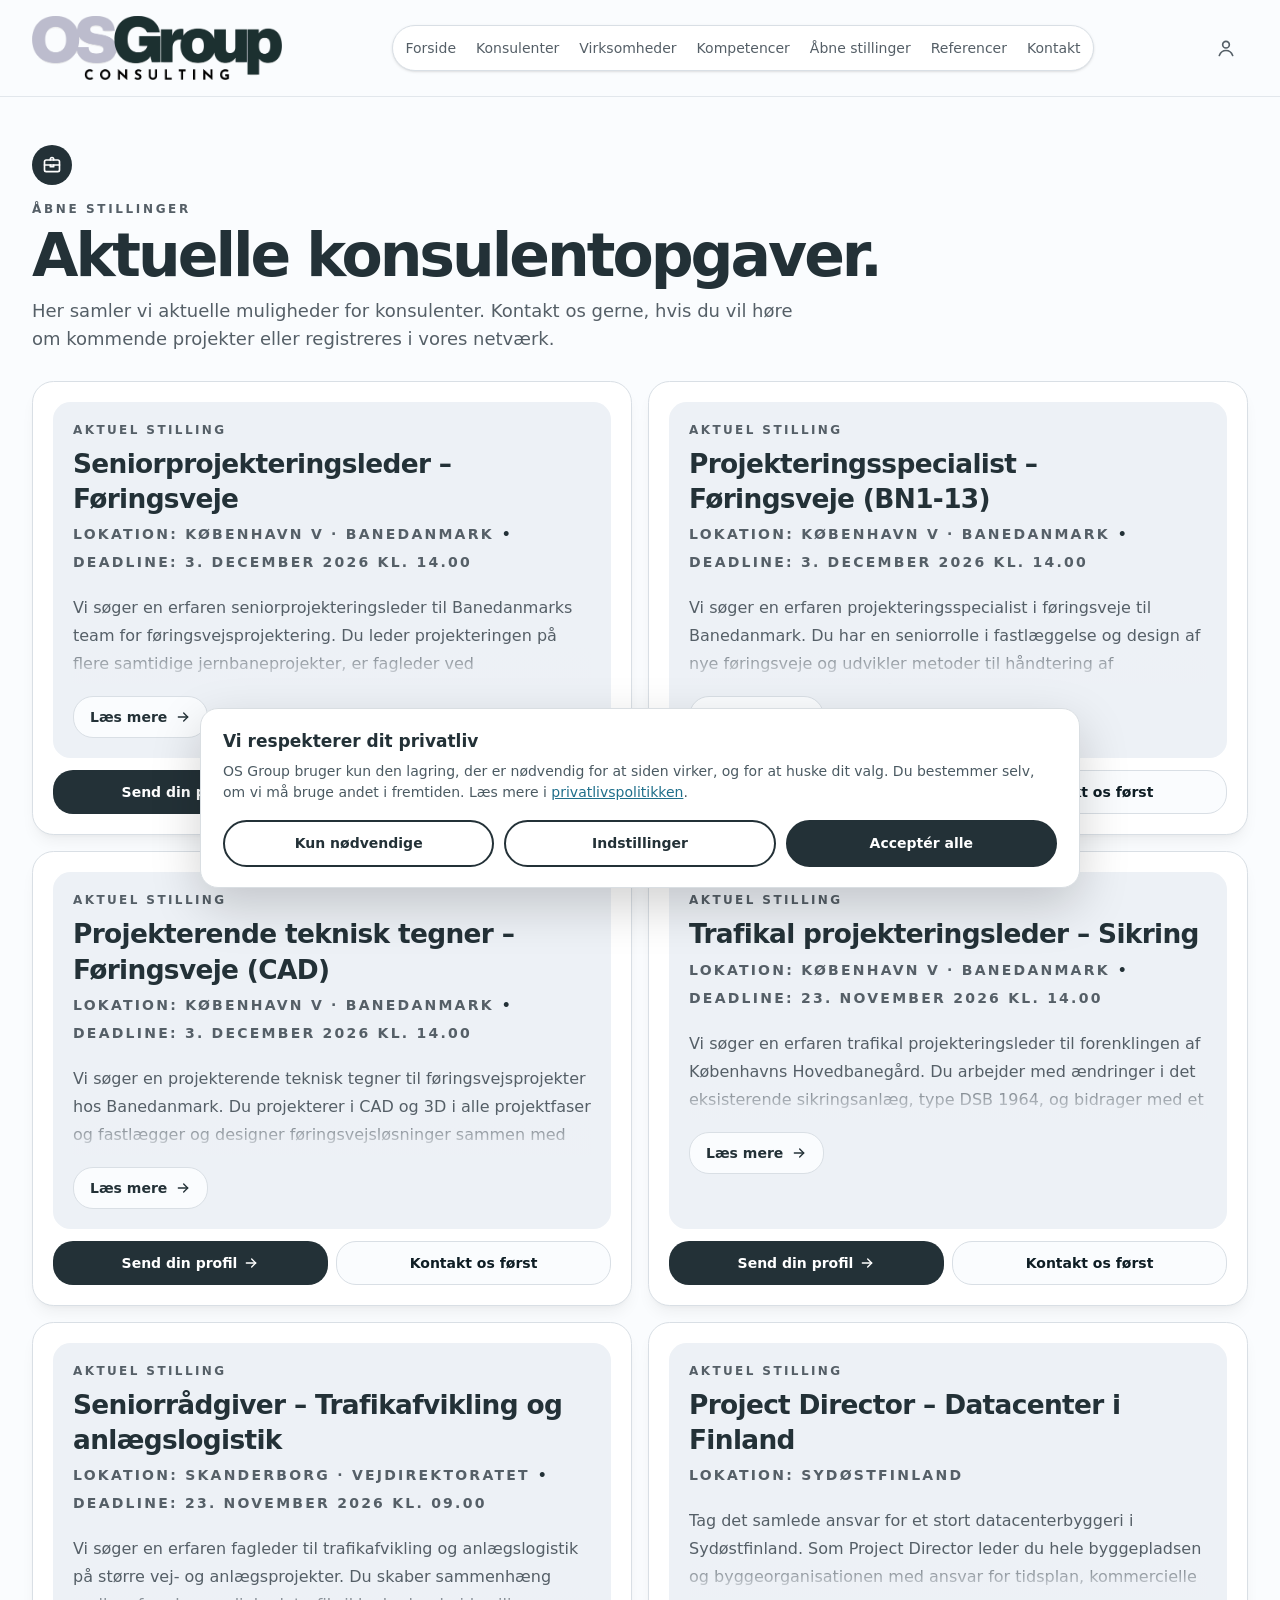
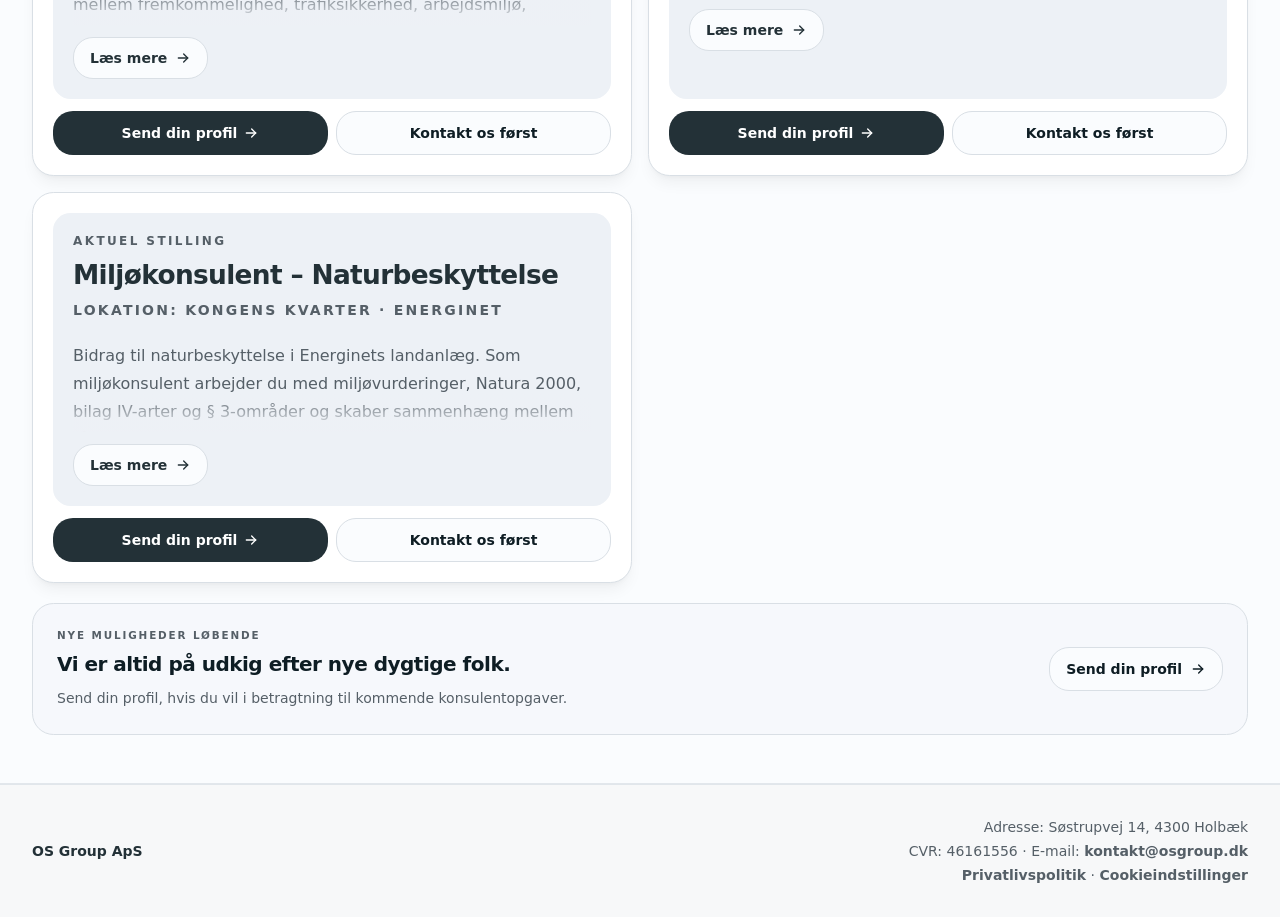
==== commit d16dd918: "Tre nye stillinger: føringsvejsteam til Banedanmark (udbud 2026-21717) Co-Authored-By: Claude Opus 5" ====
--- a/aabne-stillinger/index.html
+++ b/aabne-stillinger/index.html
@@ -23,7 +23,7 @@
     <title>Åbne konsulentopgaver | OS Group</title>
   <link rel="stylesheet" href="/styles.css"><link rel="canonical" href="https://www.osgroup.dk/aabne-stillinger"></head>
   <body>
-    <div id="root"><main class="min-h-screen overflow-hidden bg-background text-foreground"><header class="sticky top-0 z-30 border-b border-border/70 bg-background/92 backdrop-blur-xl"><div class="mx-auto flex max-w-[90rem] items-center justify-between gap-4 px-3 py-4 sm:px-6 lg:flex-wrap lg:gap-x-4 lg:gap-y-3 lg:px-8 xl:flex-nowrap"><a href="/" aria-label="OS Group forside" class="flex min-w-0 shrink-0 items-center"><img src="/logo.png" alt="OS Group" width="860" height="219" decoding="async" fetchpriority="high" class="h-16 w-auto max-w-[min(220px,calc(100vw-136px))] object-contain sm:h-20 sm:max-w-[300px] lg:h-16 lg:max-w-[250px] 2xl:h-20 2xl:max-w-[315px]"></a><nav aria-label="Hovedmenu" class="hidden items-center gap-1 rounded-full border border-border bg-card p-1 text-sm text-muted-foreground shadow-sm lg:order-3 lg:flex lg:w-full lg:justify-center xl:order-none xl:w-auto"><a href="/" class="whitespace-nowrap rounded-full px-3 py-2 transition hover:bg-secondary hover:text-foreground xl:px-2 2xl:px-3">Forside</a><a href="/for-konsulenter" class="whitespace-nowrap rounded-full px-3 py-2 transition hover:bg-secondary hover:text-foreground xl:px-2 2xl:px-3">Konsulenter</a><a href="/for-virksomheder" class="whitespace-nowrap rounded-full px-3 py-2 transition hover:bg-secondary hover:text-foreground xl:px-2 2xl:px-3">Virksomheder</a><a href="/kompetencer" class="whitespace-nowrap rounded-full px-3 py-2 transition hover:bg-secondary hover:text-foreground xl:px-2 2xl:px-3">Kompetencer</a><a href="/aabne-stillinger" class="whitespace-nowrap rounded-full px-3 py-2 transition hover:bg-secondary hover:text-foreground xl:px-2 2xl:px-3">Åbne stillinger</a><a href="/referencer" class="whitespace-nowrap rounded-full px-3 py-2 transition hover:bg-secondary hover:text-foreground xl:px-2 2xl:px-3">Referencer</a><a href="/#kontakt" class="whitespace-nowrap rounded-full px-3 py-2 transition hover:bg-secondary hover:text-foreground xl:px-2 2xl:px-3">Kontakt</a></nav><div class="flex shrink-0 items-center gap-2"><div aria-label="Language selector" class="hidden rounded-full border border-border bg-card p-1 text-xs font-bold shadow-sm sm:flex"><button type="button" class="rounded-full px-3 py-2 transition bg-[#233137] text-white">🇩🇰 DA</button><button type="button" class="rounded-full px-3 py-2 transition text-muted-foreground hover:text-foreground">🇬🇧 EN</button></div><button type="button" aria-label="Åbn menu" aria-expanded="false" class="inline-flex h-11 w-11 items-center justify-center rounded-full border border-border bg-card text-[#233137] shadow-sm transition hover:bg-secondary lg:hidden dark:text-foreground"><svg viewBox="0 0 24 24" fill="none" stroke="currentColor" stroke-width="2" stroke-linecap="round" stroke-linejoin="round" aria-hidden="true" class="h-5 w-5"><path d="M4 7h16"></path><path d="M4 12h16"></path><path d="M4 17h16"></path></svg></button><a href="https://udbud.osgroup.dk" aria-label="Log ind på OS Group Udbudsportal" title="Log ind på OS Group Udbudsportal" class="inline-flex h-11 w-11 shrink-0 items-center justify-center rounded-full text-muted-foreground transition hover:bg-secondary hover:text-foreground focus-visible:outline-none focus-visible:ring-2 focus-visible:ring-ring focus-visible:ring-offset-2"><svg viewBox="0 0 24 24" fill="none" stroke="currentColor" stroke-width="2" stroke-linecap="round" stroke-linejoin="round" aria-hidden="true" class="h-5 w-5"><circle cx="12" cy="8" r="4"></circle><path d="M4 21c1.5-4 4.5-6 8-6s6.5 2 8 6"></path></svg></a></div></div></header><section class="relative min-h-[calc(100vh-140px)] border-b border-border/70"><div class="absolute inset-x-0 top-0 -z-10 h-[520px] bg-[radial-gradient(circle_at_top_right,rgba(183,186,197,0.24),transparent_34%),linear-gradient(180deg,rgba(247,248,249,0.95),rgba(255,255,255,0))] dark:bg-[radial-gradient(circle_at_top_right,rgba(183,186,197,0.12),transparent_34%),linear-gradient(180deg,rgba(36,49,55,0.38),rgba(10,14,16,0))]"></div><div class="mx-auto max-w-7xl px-5 py-7 sm:px-8 sm:py-12"><div class="max-w-4xl"><div class="flex h-10 w-10 items-center justify-center rounded-xl bg-[#233137] text-white dark:bg-primary dark:text-primary-foreground"><svg viewBox="0 0 24 24" fill="none" stroke="currentColor" stroke-width="2" stroke-linecap="round" stroke-linejoin="round" aria-hidden="true" class="h-5 w-5"><path d="M10 6V5a2 2 0 0 1 2-2h0a2 2 0 0 1 2 2v1"></path><rect x="3" y="6" width="18" height="14" rx="2"></rect><path d="M3 12h18"></path><path d="M10 12v2h4v-2"></path></svg></div><p class="mt-4 text-xs font-black uppercase tracking-[0.22em] text-muted-foreground">Åbne stillinger</p><h1 class="mt-2 max-w-5xl text-3xl font-black tracking-[-0.05em] text-[#233137] sm:text-5xl lg:text-6xl dark:text-foreground">Aktuelle konsulentopgaver.</h1><p class="mt-3 max-w-3xl text-sm leading-6 text-muted-foreground sm:text-lg sm:leading-7">Her samler vi aktuelle muligheder for konsulenter. Kontakt os gerne, hvis du vil høre om kommende projekter eller registreres i vores netværk.</p></div><div class="mt-7 space-y-5"><div class="grid gap-4 lg:grid-cols-2"><article class="group/job flex h-full flex-col rounded-[1.35rem] border border-border bg-card p-3 shadow-lg shadow-slate-950/5 sm:p-5"><div class="flex flex-1 flex-col rounded-[1.1rem] bg-secondary p-3.5 sm:p-5"><p class="text-xs font-black uppercase tracking-[0.2em] text-muted-foreground">Aktuel stilling</p><h2 class="mt-2 text-2xl font-black tracking-tight text-[#233137] lg:text-[1.65rem] dark:text-foreground">Trafikal projekteringsleder – Sikring</h2><div class="mt-2 flex flex-wrap gap-2 text-xs font-bold uppercase tracking-[0.16em] text-muted-foreground sm:text-sm"><span>Lokation: København V · Banedanmark</span><span class="text-[#233137] dark:text-foreground">•</span><span>Deadline: 23. november 2026 kl. 14.00</span></div><section class="mt-4 max-h-24 overflow-hidden text-sm leading-6 text-muted-foreground group-has-[[open]]/job:max-h-none group-has-[[open]]/job:overflow-visible sm:text-base sm:leading-7"><p class="mt-1.5">Vi søger en erfaren trafikal projekteringsleder til forenklingen af Københavns Hovedbanegård. Du arbejder med ændringer i det eksisterende sikringsanlæg, type DSB 1964, og bidrager med et solidt trafikalt projekteringsgrundlag og tæt koordinering mellem projektets parter.</p></section><div class="pointer-events-none -mt-10 h-10 bg-gradient-to-t from-secondary to-transparent group-has-[[open]]/job:hidden"></div><details class="group mt-3"><summary class="inline-flex cursor-pointer list-none items-center gap-2 rounded-xl border border-border bg-background px-4 py-2.5 text-sm font-black text-[#233137] transition hover:-translate-y-0.5 hover:shadow-md dark:text-foreground [&amp;::-webkit-details-marker]:hidden"><span class="group-open:hidden">Læs mere</span><span class="hidden group-open:inline">Vis mindre</span><svg viewBox="0 0 24 24" fill="none" stroke="currentColor" stroke-width="2" stroke-linecap="round" stroke-linejoin="round" aria-hidden="true" class="h-4 w-4 transition group-open:rotate-90"><path d="M5 12h14"></path><path d="m13 6 6 6-6 6"></path></svg></summary><div class="mt-5 space-y-5 text-sm leading-6 text-muted-foreground sm:text-base sm:leading-7"><section><h3 class="font-black text-[#233137] dark:text-foreground">Opgave og rammer</h3><ul class="mt-3 space-y-2 text-sm font-semibold text-[#233137] dark:text-foreground"><li class="flex gap-2.5"><svg viewBox="0 0 24 24" fill="none" stroke="currentColor" stroke-width="2" stroke-linecap="round" stroke-linejoin="round" aria-hidden="true" class="mt-0.5 h-4 w-4 shrink-0"><circle cx="12" cy="12" r="9"></circle><path d="m8.5 12.5 2.2 2.2 4.8-5.4"></path></svg><span>Arbejdssted: Carsten Niebuhrs Gade 43, 1577 København V. Fysisk fremmøde, medmindre andet aftales.</span></li><li class="flex gap-2.5"><svg viewBox="0 0 24 24" fill="none" stroke="currentColor" stroke-width="2" stroke-linecap="round" stroke-linejoin="round" aria-hidden="true" class="mt-0.5 h-4 w-4 shrink-0"><circle cx="12" cy="12" r="9"></circle><path d="m8.5 12.5 2.2 2.2 4.8-5.4"></path></svg><span>Omfang: 20 timer om ugen inden for normal arbejdstid, hverdage kl. 8–17; som udgangspunkt fire timer dagligt.</span></li><li class="flex gap-2.5"><svg viewBox="0 0 24 24" fill="none" stroke="currentColor" stroke-width="2" stroke-linecap="round" stroke-linejoin="round" aria-hidden="true" class="mt-0.5 h-4 w-4 shrink-0"><circle cx="12" cy="12" r="9"></circle><path d="m8.5 12.5 2.2 2.2 4.8-5.4"></path></svg><span>Periode: 1. december 2026 eller snarest derefter til og med 31. marts 2027.</span></li><li class="flex gap-2.5"><svg viewBox="0 0 24 24" fill="none" stroke="currentColor" stroke-width="2" stroke-linecap="round" stroke-linejoin="round" aria-hidden="true" class="mt-0.5 h-4 w-4 shrink-0"><circle cx="12" cy="12" r="9"></circle><path d="m8.5 12.5 2.2 2.2 4.8-5.4"></path></svg><span>Mulighed for én forlængelse på op til to måneder.</span></li><li class="flex gap-2.5"><svg viewBox="0 0 24 24" fill="none" stroke="currentColor" stroke-width="2" stroke-linecap="round" stroke-linejoin="round" aria-hidden="true" class="mt-0.5 h-4 w-4 shrink-0"><circle cx="12" cy="12" r="9"></circle><path d="m8.5 12.5 2.2 2.2 4.8-5.4"></path></svg><span>Gennemgang af stadieplaner samt udkast til skematiske spor- og signalplaner og sporkabelplaner.</span></li><li class="flex gap-2.5"><svg viewBox="0 0 24 24" fill="none" stroke="currentColor" stroke-width="2" stroke-linecap="round" stroke-linejoin="round" aria-hidden="true" class="mt-0.5 h-4 w-4 shrink-0"><circle cx="12" cy="12" r="9"></circle><path d="m8.5 12.5 2.2 2.2 4.8-5.4"></path></svg><span>Udkast til togvejsfortegnelser, lokalbeskrivelser og SMUTO samt deltagelse i projekterings- og koordineringsmøder efter behov.</span></li><li class="flex gap-2.5"><svg viewBox="0 0 24 24" fill="none" stroke="currentColor" stroke-width="2" stroke-linecap="round" stroke-linejoin="round" aria-hidden="true" class="mt-0.5 h-4 w-4 shrink-0"><circle cx="12" cy="12" r="9"></circle><path d="m8.5 12.5 2.2 2.2 4.8-5.4"></path></svg><span>Projektkoordinering, fremdriftsopfølgning, ressourcestyring og kvalitetssikring inden for Banedanmarks projekt- og sikkerhedsprocesser.</span></li></ul></section><section><h3 class="font-black text-[#233137] dark:text-foreground">Vi søger</h3><ul class="mt-3 space-y-2 text-sm font-semibold text-[#233137] dark:text-foreground"><li class="flex gap-2.5"><svg viewBox="0 0 24 24" fill="none" stroke="currentColor" stroke-width="2" stroke-linecap="round" stroke-linejoin="round" aria-hidden="true" class="mt-0.5 h-4 w-4 shrink-0"><circle cx="12" cy="12" r="9"></circle><path d="m8.5 12.5 2.2 2.2 4.8-5.4"></path></svg><span>Ressourcepersonen skal have en uddannelse som enten trafikleder eller trafikdisponent.</span></li><li class="flex gap-2.5"><svg viewBox="0 0 24 24" fill="none" stroke="currentColor" stroke-width="2" stroke-linecap="round" stroke-linejoin="round" aria-hidden="true" class="mt-0.5 h-4 w-4 shrink-0"><circle cx="12" cy="12" r="9"></circle><path d="m8.5 12.5 2.2 2.2 4.8-5.4"></path></svg><span>Ressourcepersonen skal have minimum 10 års erfaring med projektering af trafikalt grundlag til legacy sikringsanlæg.</span></li><li class="flex gap-2.5"><svg viewBox="0 0 24 24" fill="none" stroke="currentColor" stroke-width="2" stroke-linecap="round" stroke-linejoin="round" aria-hidden="true" class="mt-0.5 h-4 w-4 shrink-0"><circle cx="12" cy="12" r="9"></circle><path d="m8.5 12.5 2.2 2.2 4.8-5.4"></path></svg><span>Ressourcepersonen skal have minimum 5 års erfaring med projektering af legacy sikringsanlæg.</span></li><li class="flex gap-2.5"><svg viewBox="0 0 24 24" fill="none" stroke="currentColor" stroke-width="2" stroke-linecap="round" stroke-linejoin="round" aria-hidden="true" class="mt-0.5 h-4 w-4 shrink-0"><circle cx="12" cy="12" r="9"></circle><path d="m8.5 12.5 2.2 2.2 4.8-5.4"></path></svg><span>Alle tre mindstekrav skal opfyldes samtidigt. Erfaringen skal være dokumenteret, lønnet erhvervserfaring.</span></li><li class="flex gap-2.5"><svg viewBox="0 0 24 24" fill="none" stroke="currentColor" stroke-width="2" stroke-linecap="round" stroke-linejoin="round" aria-hidden="true" class="mt-0.5 h-4 w-4 shrink-0"><circle cx="12" cy="12" r="9"></circle><path d="m8.5 12.5 2.2 2.2 4.8-5.4"></path></svg><span>Kursus: PPPB – Pas på på banen.</span></li><li class="flex gap-2.5"><svg viewBox="0 0 24 24" fill="none" stroke="currentColor" stroke-width="2" stroke-linecap="round" stroke-linejoin="round" aria-hidden="true" class="mt-0.5 h-4 w-4 shrink-0"><circle cx="12" cy="12" r="9"></circle><path d="m8.5 12.5 2.2 2.2 4.8-5.4"></path></svg><span>Kendskab til jernbanesikkerhedsorganisation, sikkerhedsledelsessystem og jernbanesikkerhedsmæssig risikoledelse.</span></li><li class="flex gap-2.5"><svg viewBox="0 0 24 24" fill="none" stroke="currentColor" stroke-width="2" stroke-linecap="round" stroke-linejoin="round" aria-hidden="true" class="mt-0.5 h-4 w-4 shrink-0"><circle cx="12" cy="12" r="9"></circle><path d="m8.5 12.5 2.2 2.2 4.8-5.4"></path></svg><span>CV på højst tre A4-sider med relevant uddannelse, nuværende og tidligere ansættelser og ansvarsområder samt relevante opgaver, egen rolle og perioder med start- og slutmåned/-år.</span></li></ul></section><section><h3 class="font-black text-[#233137] dark:text-foreground">Det er en fordel, hvis du har erfaring med</h3><ul class="mt-3 space-y-2 text-sm font-semibold text-[#233137] dark:text-foreground"><li class="flex gap-2.5"><svg viewBox="0 0 24 24" fill="none" stroke="currentColor" stroke-width="2" stroke-linecap="round" stroke-linejoin="round" aria-hidden="true" class="mt-0.5 h-4 w-4 shrink-0"><circle cx="12" cy="12" r="9"></circle><path d="m8.5 12.5 2.2 2.2 4.8-5.4"></path></svg><span>Omfattende erfaring med projektering af trafikalt grundlag til legacy sikringsanlæg, særligt anlægstyperne 1964 og 1972.</span></li><li class="flex gap-2.5"><svg viewBox="0 0 24 24" fill="none" stroke="currentColor" stroke-width="2" stroke-linecap="round" stroke-linejoin="round" aria-hidden="true" class="mt-0.5 h-4 w-4 shrink-0"><circle cx="12" cy="12" r="9"></circle><path d="m8.5 12.5 2.2 2.2 4.8-5.4"></path></svg><span>Omfattende erfaring med projektering af legacy sikringsanlæg.</span></li></ul></section></div></details></div><div class="mt-3 grid grid-cols-2 gap-2"><a href="mailto:kontakt@osgroup.dk?subject=Trafikal%20projekteringsleder%20%E2%80%93%20Sikring%20-%20konsulentprofil&amp;body=Hej%20OS%20Group%0A%0AJeg%20vedh%C3%A6fter%20mit%20CV%20til%20denne%20mail.%0A%0AMed%20venlig%20hilsen%0A" class="inline-flex min-h-11 items-center justify-center gap-1.5 rounded-xl bg-[#233137] px-3 py-2.5 text-center text-xs font-bold text-white transition hover:-translate-y-0.5 hover:shadow-md sm:text-sm dark:bg-primary dark:text-primary-foreground">Send din profil<svg viewBox="0 0 24 24" fill="none" stroke="currentColor" stroke-width="2" stroke-linecap="round" stroke-linejoin="round" aria-hidden="true" class="h-4 w-4"><path d="M5 12h14"></path><path d="m13 6 6 6-6 6"></path></svg></a><a href="/#kontakt" class="inline-flex min-h-11 items-center justify-center gap-1.5 rounded-xl border border-border bg-background px-3 py-2.5 text-center text-xs font-bold transition hover:-translate-y-0.5 hover:shadow-md sm:text-sm">Kontakt os først</a></div></article><article class="group/job flex h-full flex-col rounded-[1.35rem] border border-border bg-card p-3 shadow-lg shadow-slate-950/5 sm:p-5"><div class="flex flex-1 flex-col rounded-[1.1rem] bg-secondary p-3.5 sm:p-5"><p class="text-xs font-black uppercase tracking-[0.2em] text-muted-foreground">Aktuel stilling</p><h2 class="mt-2 text-2xl font-black tracking-tight text-[#233137] lg:text-[1.65rem] dark:text-foreground">Seniorrådgiver – Trafikafvikling og anlægslogistik</h2><div class="mt-2 flex flex-wrap gap-2 text-xs font-bold uppercase tracking-[0.16em] text-muted-foreground sm:text-sm"><span>Lokation: Skanderborg · Vejdirektoratet</span><span class="text-[#233137] dark:text-foreground">•</span><span>Deadline: 23. november 2026 kl. 09.00</span></div><section class="mt-4 max-h-24 overflow-hidden text-sm leading-6 text-muted-foreground group-has-[[open]]/job:max-h-none group-has-[[open]]/job:overflow-visible sm:text-base sm:leading-7"><p class="mt-1.5">Vi søger en erfaren fagleder til trafikafvikling og anlægslogistik på større vej- og anlægsprojekter. Du skaber sammenhæng mellem fremkommelighed, trafiksikkerhed, arbejdsmiljø, bygbarhed, tidsplaner og udførelse og sikrer robuste leverancer på tværs af fag og projektfaser.</p></section><div class="pointer-events-none -mt-10 h-10 bg-gradient-to-t from-secondary to-transparent group-has-[[open]]/job:hidden"></div><details class="group mt-3"><summary class="inline-flex cursor-pointer list-none items-center gap-2 rounded-xl border border-border bg-background px-4 py-2.5 text-sm font-black text-[#233137] transition hover:-translate-y-0.5 hover:shadow-md dark:text-foreground [&amp;::-webkit-details-marker]:hidden"><span class="group-open:hidden">Læs mere</span><span class="hidden group-open:inline">Vis mindre</span><svg viewBox="0 0 24 24" fill="none" stroke="currentColor" stroke-width="2" stroke-linecap="round" stroke-linejoin="round" aria-hidden="true" class="h-4 w-4 transition group-open:rotate-90"><path d="M5 12h14"></path><path d="m13 6 6 6-6 6"></path></svg></summary><div class="mt-5 space-y-5 text-sm leading-6 text-muted-foreground sm:text-base sm:leading-7"><section><h3 class="font-black text-[#233137] dark:text-foreground">Opgave og rammer</h3><ul class="mt-3 space-y-2 text-sm font-semibold text-[#233137] dark:text-foreground"><li class="flex gap-2.5"><svg viewBox="0 0 24 24" fill="none" stroke="currentColor" stroke-width="2" stroke-linecap="round" stroke-linejoin="round" aria-hidden="true" class="mt-0.5 h-4 w-4 shrink-0"><circle cx="12" cy="12" r="9"></circle><path d="m8.5 12.5 2.2 2.2 4.8-5.4"></path></svg><span>Fast arbejdssted: Thomas Helsteds Vej 22, 8660 Skanderborg. Hjemmearbejde en til to dage kan aftales, hvis det vurderes hensigtsmæssigt.</span></li><li class="flex gap-2.5"><svg viewBox="0 0 24 24" fill="none" stroke="currentColor" stroke-width="2" stroke-linecap="round" stroke-linejoin="round" aria-hidden="true" class="mt-0.5 h-4 w-4 shrink-0"><circle cx="12" cy="12" r="9"></circle><path d="m8.5 12.5 2.2 2.2 4.8-5.4"></path></svg><span>Belastningsgrad: 70–100 % af normal arbejdstid på 37 timer ugentligt. Fuld tid er påkrævet i de perioder, hvor opgaverne kræver det.</span></li><li class="flex gap-2.5"><svg viewBox="0 0 24 24" fill="none" stroke="currentColor" stroke-width="2" stroke-linecap="round" stroke-linejoin="round" aria-hidden="true" class="mt-0.5 h-4 w-4 shrink-0"><circle cx="12" cy="12" r="9"></circle><path d="m8.5 12.5 2.2 2.2 4.8-5.4"></path></svg><span>Periode: 1. december 2026 til 30. november 2028 med mulighed for forlængelse i 24 måneder.</span></li><li class="flex gap-2.5"><svg viewBox="0 0 24 24" fill="none" stroke="currentColor" stroke-width="2" stroke-linecap="round" stroke-linejoin="round" aria-hidden="true" class="mt-0.5 h-4 w-4 shrink-0"><circle cx="12" cy="12" r="9"></circle><path d="m8.5 12.5 2.2 2.2 4.8-5.4"></path></svg><span>Planlægning og udarbejdelse af udbudsmateriale for trafikafvikling og anlægslogistik samt dialog med vejmyndigheder, beredskaber og politi.</span></li><li class="flex gap-2.5"><svg viewBox="0 0 24 24" fill="none" stroke="currentColor" stroke-width="2" stroke-linecap="round" stroke-linejoin="round" aria-hidden="true" class="mt-0.5 h-4 w-4 shrink-0"><circle cx="12" cy="12" r="9"></circle><path d="m8.5 12.5 2.2 2.2 4.8-5.4"></path></svg><span>Projektopfølgning under anlæg i samarbejde med fagtilsyn, så trafiksikkerhed og fremkommelighed fastholdes.</span></li><li class="flex gap-2.5"><svg viewBox="0 0 24 24" fill="none" stroke="currentColor" stroke-width="2" stroke-linecap="round" stroke-linejoin="round" aria-hidden="true" class="mt-0.5 h-4 w-4 shrink-0"><circle cx="12" cy="12" r="9"></circle><path d="m8.5 12.5 2.2 2.2 4.8-5.4"></path></svg><span>Faglig styring, koordinering og kvalitetssikring af trafikafviklingsplaner, afmærkningsprojekter, faseplaner, anlægstidsplaner og anlægslogistiske løsninger.</span></li><li class="flex gap-2.5"><svg viewBox="0 0 24 24" fill="none" stroke="currentColor" stroke-width="2" stroke-linecap="round" stroke-linejoin="round" aria-hidden="true" class="mt-0.5 h-4 w-4 shrink-0"><circle cx="12" cy="12" r="9"></circle><path d="m8.5 12.5 2.2 2.2 4.8-5.4"></path></svg><span>Tværfaglig grænsefladekoordinering og afvejning af adgangsforhold, effektive arbejdsarealer, beredskab og arbejdsmiljø i udførelsen.</span></li></ul></section><section><h3 class="font-black text-[#233137] dark:text-foreground">Vi søger</h3><ul class="mt-3 space-y-2 text-sm font-semibold text-[#233137] dark:text-foreground"><li class="flex gap-2.5"><svg viewBox="0 0 24 24" fill="none" stroke="currentColor" stroke-width="2" stroke-linecap="round" stroke-linejoin="round" aria-hidden="true" class="mt-0.5 h-4 w-4 shrink-0"><circle cx="12" cy="12" r="9"></circle><path d="m8.5 12.5 2.2 2.2 4.8-5.4"></path></svg><span>Lang eller mellemlang videregående uddannelse som ingeniør eller lign.</span></li><li class="flex gap-2.5"><svg viewBox="0 0 24 24" fill="none" stroke="currentColor" stroke-width="2" stroke-linecap="round" stroke-linejoin="round" aria-hidden="true" class="mt-0.5 h-4 w-4 shrink-0"><circle cx="12" cy="12" r="9"></circle><path d="m8.5 12.5 2.2 2.2 4.8-5.4"></path></svg><span>Senioringeniør med minimum 10 års dokumenteret projektledelseserfaring.</span></li><li class="flex gap-2.5"><svg viewBox="0 0 24 24" fill="none" stroke="currentColor" stroke-width="2" stroke-linecap="round" stroke-linejoin="round" aria-hidden="true" class="mt-0.5 h-4 w-4 shrink-0"><circle cx="12" cy="12" r="9"></circle><path d="m8.5 12.5 2.2 2.2 4.8-5.4"></path></svg><span>Skal være øvet bruger af systemet ”MicroStation” til bearbejdning af vejprojekter i 3D.</span></li><li class="flex gap-2.5"><svg viewBox="0 0 24 24" fill="none" stroke="currentColor" stroke-width="2" stroke-linecap="round" stroke-linejoin="round" aria-hidden="true" class="mt-0.5 h-4 w-4 shrink-0"><circle cx="12" cy="12" r="9"></circle><path d="m8.5 12.5 2.2 2.2 4.8-5.4"></path></svg><span>Konsulenten skal som minimum have gyldigt bevis for ”Vejen som arbejdsplads, Trin II”.</span></li><li class="flex gap-2.5"><svg viewBox="0 0 24 24" fill="none" stroke="currentColor" stroke-width="2" stroke-linecap="round" stroke-linejoin="round" aria-hidden="true" class="mt-0.5 h-4 w-4 shrink-0"><circle cx="12" cy="12" r="9"></circle><path d="m8.5 12.5 2.2 2.2 4.8-5.4"></path></svg><span>Erfaring med anlægslogistik og det at drive anlægslogistikprocesser på store anlægsprojekter,</span></li><li class="flex gap-2.5"><svg viewBox="0 0 24 24" fill="none" stroke="currentColor" stroke-width="2" stroke-linecap="round" stroke-linejoin="round" aria-hidden="true" class="mt-0.5 h-4 w-4 shrink-0"><circle cx="12" cy="12" r="9"></circle><path d="m8.5 12.5 2.2 2.2 4.8-5.4"></path></svg><span>Gyldigt kørekort (kategori B)</span></li><li class="flex gap-2.5"><svg viewBox="0 0 24 24" fill="none" stroke="currentColor" stroke-width="2" stroke-linecap="round" stroke-linejoin="round" aria-hidden="true" class="mt-0.5 h-4 w-4 shrink-0"><circle cx="12" cy="12" r="9"></circle><path d="m8.5 12.5 2.2 2.2 4.8-5.4"></path></svg><span>Minimum 10 års relevant erfaring samt solid dokumenteret erfaring med planlægning, projektering og koordinering af trafikafvikling og anlægslogistik på komplekse anlægsprojekter.</span></li><li class="flex gap-2.5"><svg viewBox="0 0 24 24" fill="none" stroke="currentColor" stroke-width="2" stroke-linecap="round" stroke-linejoin="round" aria-hidden="true" class="mt-0.5 h-4 w-4 shrink-0"><circle cx="12" cy="12" r="9"></circle><path d="m8.5 12.5 2.2 2.2 4.8-5.4"></path></svg><span>Evne til at planlægge anlægsprojekter og udarbejde afmærkningsprojekter for trafikafvikling i anlægsperioden.</span></li><li class="flex gap-2.5"><svg viewBox="0 0 24 24" fill="none" stroke="currentColor" stroke-width="2" stroke-linecap="round" stroke-linejoin="round" aria-hidden="true" class="mt-0.5 h-4 w-4 shrink-0"><circle cx="12" cy="12" r="9"></circle><path d="m8.5 12.5 2.2 2.2 4.8-5.4"></path></svg><span>Erfaring som fagleder, fagansvarlig eller fagprojektleder på større vej- og anlægsprojekter.</span></li><li class="flex gap-2.5"><svg viewBox="0 0 24 24" fill="none" stroke="currentColor" stroke-width="2" stroke-linecap="round" stroke-linejoin="round" aria-hidden="true" class="mt-0.5 h-4 w-4 shrink-0"><circle cx="12" cy="12" r="9"></circle><path d="m8.5 12.5 2.2 2.2 4.8-5.4"></path></svg><span>Erfaring med udarbejdelse, koordinering og kvalitetssikring af trafikafviklingsplaner, anlægstidsplaner, faseplaner og anlægslogistiske løsninger.</span></li><li class="flex gap-2.5"><svg viewBox="0 0 24 24" fill="none" stroke="currentColor" stroke-width="2" stroke-linecap="round" stroke-linejoin="round" aria-hidden="true" class="mt-0.5 h-4 w-4 shrink-0"><circle cx="12" cy="12" r="9"></circle><path d="m8.5 12.5 2.2 2.2 4.8-5.4"></path></svg><span>Erfaring med koordinering af bygbarhed, arbejdsmiljø, fremkommelighed, trafiksikkerhed og entreprisemæssige hensyn i anlægsfasen.</span></li><li class="flex gap-2.5"><svg viewBox="0 0 24 24" fill="none" stroke="currentColor" stroke-width="2" stroke-linecap="round" stroke-linejoin="round" aria-hidden="true" class="mt-0.5 h-4 w-4 shrink-0"><circle cx="12" cy="12" r="9"></circle><path d="m8.5 12.5 2.2 2.2 4.8-5.4"></path></svg><span>Erfaring med tværfaglig koordinering, kvalitetsstyring og faglig dokumentation samt gode samarbejdsevner.</span></li><li class="flex gap-2.5"><svg viewBox="0 0 24 24" fill="none" stroke="currentColor" stroke-width="2" stroke-linecap="round" stroke-linejoin="round" aria-hidden="true" class="mt-0.5 h-4 w-4 shrink-0"><circle cx="12" cy="12" r="9"></circle><path d="m8.5 12.5 2.2 2.2 4.8-5.4"></path></svg><span>Struktureret, selvstændig og løsningsorienteret arbejdsform med evne til at skabe fremdrift i komplekse projektforløb.</span></li><li class="flex gap-2.5"><svg viewBox="0 0 24 24" fill="none" stroke="currentColor" stroke-width="2" stroke-linecap="round" stroke-linejoin="round" aria-hidden="true" class="mt-0.5 h-4 w-4 shrink-0"><circle cx="12" cy="12" r="9"></circle><path d="m8.5 12.5 2.2 2.2 4.8-5.4"></path></svg><span>Velformuleret på dansk i skrift og tale.</span></li><li class="flex gap-2.5"><svg viewBox="0 0 24 24" fill="none" stroke="currentColor" stroke-width="2" stroke-linecap="round" stroke-linejoin="round" aria-hidden="true" class="mt-0.5 h-4 w-4 shrink-0"><circle cx="12" cy="12" r="9"></circle><path d="m8.5 12.5 2.2 2.2 4.8-5.4"></path></svg><span>CV med medarbejderkategori, sprog, uddannelser og krævede kurser med årstal samt relevante opgaver fra de seneste fem år med opgavenavn, kunde, periode, rolle, omfang og indhold. Kun de første to CV-sider bedømmes.</span></li></ul></section><section><h3 class="font-black text-[#233137] dark:text-foreground">Det er en fordel, hvis du har erfaring med</h3><ul class="mt-3 space-y-2 text-sm font-semibold text-[#233137] dark:text-foreground"><li class="flex gap-2.5"><svg viewBox="0 0 24 24" fill="none" stroke="currentColor" stroke-width="2" stroke-linecap="round" stroke-linejoin="round" aria-hidden="true" class="mt-0.5 h-4 w-4 shrink-0"><circle cx="12" cy="12" r="9"></circle><path d="m8.5 12.5 2.2 2.2 4.8-5.4"></path></svg><span>Erfaring med vejprojekter, herunder motorvejsprojekter.</span></li><li class="flex gap-2.5"><svg viewBox="0 0 24 24" fill="none" stroke="currentColor" stroke-width="2" stroke-linecap="round" stroke-linejoin="round" aria-hidden="true" class="mt-0.5 h-4 w-4 shrink-0"><circle cx="12" cy="12" r="9"></circle><path d="m8.5 12.5 2.2 2.2 4.8-5.4"></path></svg><span>Dokumenteret erfaring med trafikafvikling og anlægslogistik, herunder planlægning og koordinering under anlægsfaserne.</span></li><li class="flex gap-2.5"><svg viewBox="0 0 24 24" fill="none" stroke="currentColor" stroke-width="2" stroke-linecap="round" stroke-linejoin="round" aria-hidden="true" class="mt-0.5 h-4 w-4 shrink-0"><circle cx="12" cy="12" r="9"></circle><path d="m8.5 12.5 2.2 2.2 4.8-5.4"></path></svg><span>Kendskab til Vejdirektoratets anlægsprojekter, entrepriseudbudsmaterialer, udbudsforskrifter, paradigmer og tekniske beskrivelser.</span></li><li class="flex gap-2.5"><svg viewBox="0 0 24 24" fill="none" stroke="currentColor" stroke-width="2" stroke-linecap="round" stroke-linejoin="round" aria-hidden="true" class="mt-0.5 h-4 w-4 shrink-0"><circle cx="12" cy="12" r="9"></circle><path d="m8.5 12.5 2.2 2.2 4.8-5.4"></path></svg><span>Erfaring med Vejdirektoratets projekteringsprocesser med anlægslogistik som centralt element.</span></li><li class="flex gap-2.5"><svg viewBox="0 0 24 24" fill="none" stroke="currentColor" stroke-width="2" stroke-linecap="round" stroke-linejoin="round" aria-hidden="true" class="mt-0.5 h-4 w-4 shrink-0"><circle cx="12" cy="12" r="9"></circle><path d="m8.5 12.5 2.2 2.2 4.8-5.4"></path></svg><span>Erfaring med trafikafvikling gennem flere projektfaser, fra tidlige analyser og projektforslag til udbud og anlægsgennemførelse.</span></li><li class="flex gap-2.5"><svg viewBox="0 0 24 24" fill="none" stroke="currentColor" stroke-width="2" stroke-linecap="round" stroke-linejoin="round" aria-hidden="true" class="mt-0.5 h-4 w-4 shrink-0"><circle cx="12" cy="12" r="9"></circle><path d="m8.5 12.5 2.2 2.2 4.8-5.4"></path></svg><span>Erfaring med koordinering med andre fagområder for at sikre bygbar trafikafvikling.</span></li><li class="flex gap-2.5"><svg viewBox="0 0 24 24" fill="none" stroke="currentColor" stroke-width="2" stroke-linecap="round" stroke-linejoin="round" aria-hidden="true" class="mt-0.5 h-4 w-4 shrink-0"><circle cx="12" cy="12" r="9"></circle><path d="m8.5 12.5 2.2 2.2 4.8-5.4"></path></svg><span>Erfaring fra rådgiver-, bygherre- eller udførelsessiden og med anlægsentreprisers tekniske, økonomiske og praktiske aspekter.</span></li><li class="flex gap-2.5"><svg viewBox="0 0 24 24" fill="none" stroke="currentColor" stroke-width="2" stroke-linecap="round" stroke-linejoin="round" aria-hidden="true" class="mt-0.5 h-4 w-4 shrink-0"><circle cx="12" cy="12" r="9"></circle><path d="m8.5 12.5 2.2 2.2 4.8-5.4"></path></svg><span>Gode engelskkundskaber.</span></li></ul></section></div></details></div><div class="mt-3 grid grid-cols-2 gap-2"><a href="mailto:kontakt@osgroup.dk?subject=Seniorr%C3%A5dgiver%20%E2%80%93%20Trafikafvikling%20og%20anl%C3%A6gslogistik%20-%20konsulentprofil&amp;body=Hej%20OS%20Group%0A%0AJeg%20vedh%C3%A6fter%20mit%20CV%20til%20denne%20mail.%0A%0AMed%20venlig%20hilsen%0A" class="inline-flex min-h-11 items-center justify-center gap-1.5 rounded-xl bg-[#233137] px-3 py-2.5 text-center text-xs font-bold text-white transition hover:-translate-y-0.5 hover:shadow-md sm:text-sm dark:bg-primary dark:text-primary-foreground">Send din profil<svg viewBox="0 0 24 24" fill="none" stroke="currentColor" stroke-width="2" stroke-linecap="round" stroke-linejoin="round" aria-hidden="true" class="h-4 w-4"><path d="M5 12h14"></path><path d="m13 6 6 6-6 6"></path></svg></a><a href="/#kontakt" class="inline-flex min-h-11 items-center justify-center gap-1.5 rounded-xl border border-border bg-background px-3 py-2.5 text-center text-xs font-bold transition hover:-translate-y-0.5 hover:shadow-md sm:text-sm">Kontakt os først</a></div></article><article class="group/job flex h-full flex-col rounded-[1.35rem] border border-border bg-card p-3 shadow-lg shadow-slate-950/5 sm:p-5"><div class="flex flex-1 flex-col rounded-[1.1rem] bg-secondary p-3.5 sm:p-5"><p class="text-xs font-black uppercase tracking-[0.2em] text-muted-foreground">Aktuel stilling</p><h2 class="mt-2 text-2xl font-black tracking-tight text-[#233137] lg:text-[1.65rem] dark:text-foreground">Project Director – Datacenter i Finland</h2><div class="mt-2 flex flex-wrap gap-2 text-xs font-bold uppercase tracking-[0.16em] text-muted-foreground sm:text-sm"><span>Lokation: Sydøstfinland</span></div><section class="mt-4 max-h-24 overflow-hidden text-sm leading-6 text-muted-foreground group-has-[[open]]/job:max-h-none group-has-[[open]]/job:overflow-visible sm:text-base sm:leading-7"><p class="mt-1.5">Tag det samlede ansvar for et stort datacenterbyggeri i Sydøstfinland. Som Project Director leder du hele byggepladsen og byggeorganisationen med ansvar for tidsplan, kommercielle resultater, arbejdsmiljø, sikkerhed, kvalitet og endelig aflevering.</p></section><div class="pointer-events-none -mt-10 h-10 bg-gradient-to-t from-secondary to-transparent group-has-[[open]]/job:hidden"></div><details class="group mt-3"><summary class="inline-flex cursor-pointer list-none items-center gap-2 rounded-xl border border-border bg-background px-4 py-2.5 text-sm font-black text-[#233137] transition hover:-translate-y-0.5 hover:shadow-md dark:text-foreground [&amp;::-webkit-details-marker]:hidden"><span class="group-open:hidden">Læs mere</span><span class="hidden group-open:inline">Vis mindre</span><svg viewBox="0 0 24 24" fill="none" stroke="currentColor" stroke-width="2" stroke-linecap="round" stroke-linejoin="round" aria-hidden="true" class="h-4 w-4 transition group-open:rotate-90"><path d="M5 12h14"></path><path d="m13 6 6 6-6 6"></path></svg></summary><div class="mt-5 space-y-5 text-sm leading-6 text-muted-foreground sm:text-base sm:leading-7"><section><h3 class="font-black text-[#233137] dark:text-foreground">Opgave og rammer</h3><ul class="mt-3 space-y-2 text-sm font-semibold text-[#233137] dark:text-foreground"><li class="flex gap-2.5"><svg viewBox="0 0 24 24" fill="none" stroke="currentColor" stroke-width="2" stroke-linecap="round" stroke-linejoin="round" aria-hidden="true" class="mt-0.5 h-4 w-4 shrink-0"><circle cx="12" cy="12" r="9"></circle><path d="m8.5 12.5 2.2 2.2 4.8-5.4"></path></svg><span>Arbejdsform: Fysisk tilstedeværelse på byggepladsen fem dage om ugen.</span></li><li class="flex gap-2.5"><svg viewBox="0 0 24 24" fill="none" stroke="currentColor" stroke-width="2" stroke-linecap="round" stroke-linejoin="round" aria-hidden="true" class="mt-0.5 h-4 w-4 shrink-0"><circle cx="12" cy="12" r="9"></circle><path d="m8.5 12.5 2.2 2.2 4.8-5.4"></path></svg><span>Daglig ledelse af hele byggepladsen og opfølgning på, at byggeaktiviteterne følger den aftalte tidsplan.</span></li><li class="flex gap-2.5"><svg viewBox="0 0 24 24" fill="none" stroke="currentColor" stroke-width="2" stroke-linecap="round" stroke-linejoin="round" aria-hidden="true" class="mt-0.5 h-4 w-4 shrink-0"><circle cx="12" cy="12" r="9"></circle><path d="m8.5 12.5 2.2 2.2 4.8-5.4"></path></svg><span>Ledelse og koordinering af byggeledelsesteams, entreprenører og underentreprenører.</span></li><li class="flex gap-2.5"><svg viewBox="0 0 24 24" fill="none" stroke="currentColor" stroke-width="2" stroke-linecap="round" stroke-linejoin="round" aria-hidden="true" class="mt-0.5 h-4 w-4 shrink-0"><circle cx="12" cy="12" r="9"></circle><path d="m8.5 12.5 2.2 2.2 4.8-5.4"></path></svg><span>Daglige fremdriftsmøder og koordinering af aktiviteter på tværs af alle fagdiscipliner.</span></li><li class="flex gap-2.5"><svg viewBox="0 0 24 24" fill="none" stroke="currentColor" stroke-width="2" stroke-linecap="round" stroke-linejoin="round" aria-hidden="true" class="mt-0.5 h-4 w-4 shrink-0"><circle cx="12" cy="12" r="9"></circle><path d="m8.5 12.5 2.2 2.2 4.8-5.4"></path></svg><span>Opfølgning på produktivitet, ressourcer, arbejdsrækkefølge og milepæle.</span></li><li class="flex gap-2.5"><svg viewBox="0 0 24 24" fill="none" stroke="currentColor" stroke-width="2" stroke-linecap="round" stroke-linejoin="round" aria-hidden="true" class="mt-0.5 h-4 w-4 shrink-0"><circle cx="12" cy="12" r="9"></circle><path d="m8.5 12.5 2.2 2.2 4.8-5.4"></path></svg><span>Overordnet styring af anlægs-, konstruktions- og arkitektarbejder samt mekaniske, elektriske og VVS-tekniske installationer (MEP).</span></li><li class="flex gap-2.5"><svg viewBox="0 0 24 24" fill="none" stroke="currentColor" stroke-width="2" stroke-linecap="round" stroke-linejoin="round" aria-hidden="true" class="mt-0.5 h-4 w-4 shrink-0"><circle cx="12" cy="12" r="9"></circle><path d="m8.5 12.5 2.2 2.2 4.8-5.4"></path></svg><span>Sikring af høje sikkerhedsstandarder og overholdelse af gældende krav på hele byggepladsen.</span></li><li class="flex gap-2.5"><svg viewBox="0 0 24 24" fill="none" stroke="currentColor" stroke-width="2" stroke-linecap="round" stroke-linejoin="round" aria-hidden="true" class="mt-0.5 h-4 w-4 shrink-0"><circle cx="12" cy="12" r="9"></circle><path d="m8.5 12.5 2.2 2.2 4.8-5.4"></path></svg><span>Løsning af byggeproblemer, forsinkelser og tidsplansrisici.</span></li><li class="flex gap-2.5"><svg viewBox="0 0 24 24" fill="none" stroke="currentColor" stroke-width="2" stroke-linecap="round" stroke-linejoin="round" aria-hidden="true" class="mt-0.5 h-4 w-4 shrink-0"><circle cx="12" cy="12" r="9"></circle><path d="m8.5 12.5 2.2 2.2 4.8-5.4"></path></svg><span>Kvalitetskontrol og inspektioner, så arbejdet lever op til projektspecifikationerne.</span></li><li class="flex gap-2.5"><svg viewBox="0 0 24 24" fill="none" stroke="currentColor" stroke-width="2" stroke-linecap="round" stroke-linejoin="round" aria-hidden="true" class="mt-0.5 h-4 w-4 shrink-0"><circle cx="12" cy="12" r="9"></circle><path d="m8.5 12.5 2.2 2.2 4.8-5.4"></path></svg><span>Direkte rapportering om fremdrift, centrale risici og resultater til kunden og de øverste interessenter.</span></li></ul></section><section><h3 class="font-black text-[#233137] dark:text-foreground">Vi søger</h3><ul class="mt-3 space-y-2 text-sm font-semibold text-[#233137] dark:text-foreground"><li class="flex gap-2.5"><svg viewBox="0 0 24 24" fill="none" stroke="currentColor" stroke-width="2" stroke-linecap="round" stroke-linejoin="round" aria-hidden="true" class="mt-0.5 h-4 w-4 shrink-0"><circle cx="12" cy="12" r="9"></circle><path d="m8.5 12.5 2.2 2.2 4.8-5.4"></path></svg><span>Dokumenteret erfaring med succesfuld gennemførelse af store byggeprojekter.</span></li><li class="flex gap-2.5"><svg viewBox="0 0 24 24" fill="none" stroke="currentColor" stroke-width="2" stroke-linecap="round" stroke-linejoin="round" aria-hidden="true" class="mt-0.5 h-4 w-4 shrink-0"><circle cx="12" cy="12" r="9"></circle><path d="m8.5 12.5 2.2 2.2 4.8-5.4"></path></svg><span>Erfaring og ledelsesevne til at tage det fulde ansvar for en hel byggeplads.</span></li></ul></section><section><h3 class="font-black text-[#233137] dark:text-foreground">Det er en fordel, hvis du har erfaring med</h3><ul class="mt-3 space-y-2 text-sm font-semibold text-[#233137] dark:text-foreground"><li class="flex gap-2.5"><svg viewBox="0 0 24 24" fill="none" stroke="currentColor" stroke-width="2" stroke-linecap="round" stroke-linejoin="round" aria-hidden="true" class="mt-0.5 h-4 w-4 shrink-0"><circle cx="12" cy="12" r="9"></circle><path d="m8.5 12.5 2.2 2.2 4.8-5.4"></path></svg><span>Erfaring med datacentre eller andre driftskritiske byggerier (mission-critical).</span></li></ul></section></div></details></div><div class="mt-3 grid grid-cols-2 gap-2"><a href="mailto:kontakt@osgroup.dk?subject=Project%20Director%20%E2%80%93%20Datacenter%20i%20Finland%20-%20konsulentprofil&amp;body=Hej%20OS%20Group%0A%0AJeg%20vedh%C3%A6fter%20mit%20CV%20til%20denne%20mail.%0A%0AMed%20venlig%20hilsen%0A" class="inline-flex min-h-11 items-center justify-center gap-1.5 rounded-xl bg-[#233137] px-3 py-2.5 text-center text-xs font-bold text-white transition hover:-translate-y-0.5 hover:shadow-md sm:text-sm dark:bg-primary dark:text-primary-foreground">Send din profil<svg viewBox="0 0 24 24" fill="none" stroke="currentColor" stroke-width="2" stroke-linecap="round" stroke-linejoin="round" aria-hidden="true" class="h-4 w-4"><path d="M5 12h14"></path><path d="m13 6 6 6-6 6"></path></svg></a><a href="/#kontakt" class="inline-flex min-h-11 items-center justify-center gap-1.5 rounded-xl border border-border bg-background px-3 py-2.5 text-center text-xs font-bold transition hover:-translate-y-0.5 hover:shadow-md sm:text-sm">Kontakt os først</a></div></article><article class="group/job flex h-full flex-col rounded-[1.35rem] border border-border bg-card p-3 shadow-lg shadow-slate-950/5 sm:p-5"><div class="flex flex-1 flex-col rounded-[1.1rem] bg-secondary p-3.5 sm:p-5"><p class="text-xs font-black uppercase tracking-[0.2em] text-muted-foreground">Aktuel stilling</p><h2 class="mt-2 text-2xl font-black tracking-tight text-[#233137] lg:text-[1.65rem] dark:text-foreground">Miljøkonsulent – Naturbeskyttelse</h2><div class="mt-2 flex flex-wrap gap-2 text-xs font-bold uppercase tracking-[0.16em] text-muted-foreground sm:text-sm"><span>Lokation: Kongens Kvarter · Energinet</span></div><section class="mt-4 max-h-24 overflow-hidden text-sm leading-6 text-muted-foreground group-has-[[open]]/job:max-h-none group-has-[[open]]/job:overflow-visible sm:text-base sm:leading-7"><p class="mt-1.5">Bidrag til naturbeskyttelse i Energinets landanlæg. Som miljøkonsulent arbejder du med miljøvurderinger, Natura 2000, bilag IV-arter og § 3-områder og skaber sammenhæng mellem rådgivere, myndigheder, projekter og drift.</p></section><div class="pointer-events-none -mt-10 h-10 bg-gradient-to-t from-secondary to-transparent group-has-[[open]]/job:hidden"></div><details class="group mt-3"><summary class="inline-flex cursor-pointer list-none items-center gap-2 rounded-xl border border-border bg-background px-4 py-2.5 text-sm font-black text-[#233137] transition hover:-translate-y-0.5 hover:shadow-md dark:text-foreground [&amp;::-webkit-details-marker]:hidden"><span class="group-open:hidden">Læs mere</span><span class="hidden group-open:inline">Vis mindre</span><svg viewBox="0 0 24 24" fill="none" stroke="currentColor" stroke-width="2" stroke-linecap="round" stroke-linejoin="round" aria-hidden="true" class="h-4 w-4 transition group-open:rotate-90"><path d="M5 12h14"></path><path d="m13 6 6 6-6 6"></path></svg></summary><div class="mt-5 space-y-5 text-sm leading-6 text-muted-foreground sm:text-base sm:leading-7"><section><h3 class="font-black text-[#233137] dark:text-foreground">Opgave og rammer</h3><ul class="mt-3 space-y-2 text-sm font-semibold text-[#233137] dark:text-foreground"><li class="flex gap-2.5"><svg viewBox="0 0 24 24" fill="none" stroke="currentColor" stroke-width="2" stroke-linecap="round" stroke-linejoin="round" aria-hidden="true" class="mt-0.5 h-4 w-4 shrink-0"><circle cx="12" cy="12" r="9"></circle><path d="m8.5 12.5 2.2 2.2 4.8-5.4"></path></svg><span>Arbejdssted: Energinet, Kongens Kvarter. Primært kontorarbejde med fysiske møder og besigtigelser i mindre omfang efter behov.</span></li><li class="flex gap-2.5"><svg viewBox="0 0 24 24" fill="none" stroke="currentColor" stroke-width="2" stroke-linecap="round" stroke-linejoin="round" aria-hidden="true" class="mt-0.5 h-4 w-4 shrink-0"><circle cx="12" cy="12" r="9"></circle><path d="m8.5 12.5 2.2 2.2 4.8-5.4"></path></svg><span>Omfang: Minimum 30 timer om ugen; ca. 37 timer er optimalt og tilstræbes. Belastningen kan variere med projekternes tidsplaner og fremdrift.</span></li><li class="flex gap-2.5"><svg viewBox="0 0 24 24" fill="none" stroke="currentColor" stroke-width="2" stroke-linecap="round" stroke-linejoin="round" aria-hidden="true" class="mt-0.5 h-4 w-4 shrink-0"><circle cx="12" cy="12" r="9"></circle><path d="m8.5 12.5 2.2 2.2 4.8-5.4"></path></svg><span>Efter fuld onboarding hos Energinet og i afdeling, opgave og projekt: mindst 30 timers fysisk tilstedeværelse om ugen på Energinets lokation.</span></li><li class="flex gap-2.5"><svg viewBox="0 0 24 24" fill="none" stroke="currentColor" stroke-width="2" stroke-linecap="round" stroke-linejoin="round" aria-hidden="true" class="mt-0.5 h-4 w-4 shrink-0"><circle cx="12" cy="12" r="9"></circle><path d="m8.5 12.5 2.2 2.2 4.8-5.4"></path></svg><span>Oprindeligt ønsket opstart: 2. november 2026 (datoen er passeret). Opgavens slutdato: 31. december 2029.</span></li><li class="flex gap-2.5"><svg viewBox="0 0 24 24" fill="none" stroke="currentColor" stroke-width="2" stroke-linecap="round" stroke-linejoin="round" aria-hidden="true" class="mt-0.5 h-4 w-4 shrink-0"><circle cx="12" cy="12" r="9"></circle><path d="m8.5 12.5 2.2 2.2 4.8-5.4"></path></svg><span>Bidrage til miljøprocessen for landanlæg med fokus på natur, Natura 2000, bilag IV-arter og deres levesteder samt § 3-områder.</span></li><li class="flex gap-2.5"><svg viewBox="0 0 24 24" fill="none" stroke="currentColor" stroke-width="2" stroke-linecap="round" stroke-linejoin="round" aria-hidden="true" class="mt-0.5 h-4 w-4 shrink-0"><circle cx="12" cy="12" r="9"></circle><path d="m8.5 12.5 2.2 2.2 4.8-5.4"></path></svg><span>Kvalificere rådgiverinput og udarbejde ansøgninger om særlovstilladelser med myndighedskoordinering i tæt samarbejde med Energinets team.</span></li><li class="flex gap-2.5"><svg viewBox="0 0 24 24" fill="none" stroke="currentColor" stroke-width="2" stroke-linecap="round" stroke-linejoin="round" aria-hidden="true" class="mt-0.5 h-4 w-4 shrink-0"><circle cx="12" cy="12" r="9"></circle><path d="m8.5 12.5 2.2 2.2 4.8-5.4"></path></svg><span>Sikre, at miljøvurderinger af planer og projekter og ansøgninger om tilladelser følger gældende lovgivning og praksis i Miljø- og Fødevareklagenævnet og Planklagenævnet.</span></li><li class="flex gap-2.5"><svg viewBox="0 0 24 24" fill="none" stroke="currentColor" stroke-width="2" stroke-linecap="round" stroke-linejoin="round" aria-hidden="true" class="mt-0.5 h-4 w-4 shrink-0"><circle cx="12" cy="12" r="9"></circle><path d="m8.5 12.5 2.2 2.2 4.8-5.4"></path></svg><span>Arbejde for praktisk håndterbare tilladelsesvilkår i samarbejde med etableringsprojekterne og driften (Asset).</span></li><li class="flex gap-2.5"><svg viewBox="0 0 24 24" fill="none" stroke="currentColor" stroke-width="2" stroke-linecap="round" stroke-linejoin="round" aria-hidden="true" class="mt-0.5 h-4 w-4 shrink-0"><circle cx="12" cy="12" r="9"></circle><path d="m8.5 12.5 2.2 2.2 4.8-5.4"></path></svg><span>Udarbejde projektbeskrivelser for landanlæg med projektteamet og Energinets tekniske afdelinger og indarbejde miljøhensyn i planer og projektløsninger.</span></li><li class="flex gap-2.5"><svg viewBox="0 0 24 24" fill="none" stroke="currentColor" stroke-width="2" stroke-linecap="round" stroke-linejoin="round" aria-hidden="true" class="mt-0.5 h-4 w-4 shrink-0"><circle cx="12" cy="12" r="9"></circle><path d="m8.5 12.5 2.2 2.2 4.8-5.4"></path></svg><span>Bidrage til miljøvurderinger af strækningsanlæg, stationer og luftledningsanlæg samt sikre fremdrift og overholdelse af tidsplaner.</span></li><li class="flex gap-2.5"><svg viewBox="0 0 24 24" fill="none" stroke="currentColor" stroke-width="2" stroke-linecap="round" stroke-linejoin="round" aria-hidden="true" class="mt-0.5 h-4 w-4 shrink-0"><circle cx="12" cy="12" r="9"></circle><path d="m8.5 12.5 2.2 2.2 4.8-5.4"></path></svg><span>Bidrage til udarbejdelse og vurdering af feltprogrammer samt strategiske miljøvurderinger af planer.</span></li><li class="flex gap-2.5"><svg viewBox="0 0 24 24" fill="none" stroke="currentColor" stroke-width="2" stroke-linecap="round" stroke-linejoin="round" aria-hidden="true" class="mt-0.5 h-4 w-4 shrink-0"><circle cx="12" cy="12" r="9"></circle><path d="m8.5 12.5 2.2 2.2 4.8-5.4"></path></svg><span>Udforme ansøgninger om særlovstilladelser inden for miljøvurdering, naturbeskyttelse og vandløb.</span></li><li class="flex gap-2.5"><svg viewBox="0 0 24 24" fill="none" stroke="currentColor" stroke-width="2" stroke-linecap="round" stroke-linejoin="round" aria-hidden="true" class="mt-0.5 h-4 w-4 shrink-0"><circle cx="12" cy="12" r="9"></circle><path d="m8.5 12.5 2.2 2.2 4.8-5.4"></path></svg><span>Samarbejde og sparre med Miljøvurderingsteamet og deltage i projektkoordineringsmøder efter behov. Opgavelisten er ikke udtømmende; øvrige opgaver ligger inden for samme fagområde.</span></li></ul></section><section><h3 class="font-black text-[#233137] dark:text-foreground">Vi søger</h3><ul class="mt-3 space-y-2 text-sm font-semibold text-[#233137] dark:text-foreground"><li class="flex gap-2.5"><svg viewBox="0 0 24 24" fill="none" stroke="currentColor" stroke-width="2" stroke-linecap="round" stroke-linejoin="round" aria-hidden="true" class="mt-0.5 h-4 w-4 shrink-0"><circle cx="12" cy="12" r="9"></circle><path d="m8.5 12.5 2.2 2.2 4.8-5.4"></path></svg><span>Særlig erfaring med forvaltning og vurdering efter habitatdirektivet, naturbeskyttelsesloven, Natura 2000 samt reglerne om bilag IV-arter og øvrige beskyttede og fredede arter.</span></li><li class="flex gap-2.5"><svg viewBox="0 0 24 24" fill="none" stroke="currentColor" stroke-width="2" stroke-linecap="round" stroke-linejoin="round" aria-hidden="true" class="mt-0.5 h-4 w-4 shrink-0"><circle cx="12" cy="12" r="9"></circle><path d="m8.5 12.5 2.2 2.2 4.8-5.4"></path></svg><span>Erfaring med særlovstilladelser inden for naturbeskyttelse bredt, vandløb, plantilladelser og miljøbeskyttelse.</span></li><li class="flex gap-2.5"><svg viewBox="0 0 24 24" fill="none" stroke="currentColor" stroke-width="2" stroke-linecap="round" stroke-linejoin="round" aria-hidden="true" class="mt-0.5 h-4 w-4 shrink-0"><circle cx="12" cy="12" r="9"></circle><path d="m8.5 12.5 2.2 2.2 4.8-5.4"></path></svg><span>Arbejder løsningsorienteret.</span></li><li class="flex gap-2.5"><svg viewBox="0 0 24 24" fill="none" stroke="currentColor" stroke-width="2" stroke-linecap="round" stroke-linejoin="round" aria-hidden="true" class="mt-0.5 h-4 w-4 shrink-0"><circle cx="12" cy="12" r="9"></circle><path d="m8.5 12.5 2.2 2.2 4.8-5.4"></path></svg><span>Skaber overblik over komplicerede processer.</span></li><li class="flex gap-2.5"><svg viewBox="0 0 24 24" fill="none" stroke="currentColor" stroke-width="2" stroke-linecap="round" stroke-linejoin="round" aria-hidden="true" class="mt-0.5 h-4 w-4 shrink-0"><circle cx="12" cy="12" r="9"></circle><path d="m8.5 12.5 2.2 2.2 4.8-5.4"></path></svg><span>Har erfaring med og fokus på at skabe et godt og trygt samarbejdsklima.</span></li></ul></section></div></details></div><div class="mt-3 grid grid-cols-2 gap-2"><a href="mailto:kontakt@osgroup.dk?subject=Milj%C3%B8konsulent%20%E2%80%93%20Naturbeskyttelse%20-%20konsulentprofil&amp;body=Hej%20OS%20Group%0A%0AJeg%20vedh%C3%A6fter%20mit%20CV%20til%20denne%20mail.%0A%0AMed%20venlig%20hilsen%0A" class="inline-flex min-h-11 items-center justify-center gap-1.5 rounded-xl bg-[#233137] px-3 py-2.5 text-center text-xs font-bold text-white transition hover:-translate-y-0.5 hover:shadow-md sm:text-sm dark:bg-primary dark:text-primary-foreground">Send din profil<svg viewBox="0 0 24 24" fill="none" stroke="currentColor" stroke-width="2" stroke-linecap="round" stroke-linejoin="round" aria-hidden="true" class="h-4 w-4"><path d="M5 12h14"></path><path d="m13 6 6 6-6 6"></path></svg></a><a href="/#kontakt" class="inline-flex min-h-11 items-center justify-center gap-1.5 rounded-xl border border-border bg-background px-3 py-2.5 text-center text-xs font-bold transition hover:-translate-y-0.5 hover:shadow-md sm:text-sm">Kontakt os først</a></div></article></div><article class="flex flex-col gap-4 rounded-[1.35rem] border border-border bg-secondary/35 p-5 sm:flex-row sm:items-center sm:justify-between sm:gap-6 sm:p-6"><div><p class="text-[0.65rem] font-bold uppercase tracking-[0.18em] text-muted-foreground">Nye muligheder løbende</p><h2 class="mt-1.5 text-lg font-bold tracking-tight text-foreground sm:text-xl">Vi er altid på udkig efter nye dygtige folk.</h2><p class="mt-2 text-sm leading-6 text-muted-foreground">Send din profil, hvis du vil i betragtning til kommende konsulentopgaver.</p></div><a href="mailto:kontakt@osgroup.dk?subject=Konsulentprofil%20-%20OSGroup&amp;body=Hej%20OS%20Group%0A%0AJeg%20vedh%C3%A6fter%20mit%20CV%20til%20denne%20mail.%0A%0AMed%20venlig%20hilsen%0A" class="inline-flex min-h-11 w-fit shrink-0 items-center justify-center gap-2 rounded-xl border border-border bg-background px-4 py-2.5 text-sm font-bold text-foreground transition hover:-translate-y-0.5 hover:shadow-sm">Send din profil<svg viewBox="0 0 24 24" fill="none" stroke="currentColor" stroke-width="2" stroke-linecap="round" stroke-linejoin="round" aria-hidden="true" class="h-4 w-4"><path d="M5 12h14"></path><path d="m13 6 6 6-6 6"></path></svg></a></article></div></div></section><footer class="border-t border-border/70 bg-[#f7f8f9] px-5 py-8 text-sm text-muted-foreground sm:px-8 dark:bg-card/30"><div class="mx-auto flex max-w-7xl flex-col gap-3 sm:flex-row sm:items-center sm:justify-between"><p class="font-black text-[#233137] dark:text-foreground">OS Group ApS</p><div class="flex flex-col gap-1 sm:items-end"><p>Adresse: Søstrupvej 14, 4300 Holbæk</p><p>CVR: 46161556 · E-mail: <a href="mailto:kontakt@osgroup.dk" class="font-bold underline-offset-4 hover:underline">kontakt@osgroup.dk</a></p></div></div></footer><aside role="dialog" aria-label="Cookieindstillinger" class="fixed inset-x-3 bottom-3 z-50 mx-auto max-w-4xl rounded-[1.5rem] border border-border bg-card p-4 shadow-2xl shadow-slate-950/20 sm:bottom-5 sm:p-5"><div class="grid gap-4 sm:grid-cols-[1fr_auto] sm:items-center"><div><h2 class="text-base font-black text-[#233137] dark:text-foreground">Vi bruger cookies</h2><p class="mt-1 text-sm leading-6 text-muted-foreground">Vi bruger nødvendige cookies for at få hjemmesiden til at fungere. Med dit samtykke kan vi også bruge cookies til statistik og forbedring af siden.</p></div><div class="grid gap-2 sm:grid-cols-2"><button type="button" class="min-h-11 rounded-2xl border border-border bg-background px-4 text-sm font-black transition hover:bg-secondary">Kun nødvendige</button><button type="button" class="min-h-11 rounded-2xl bg-[#233137] px-4 text-sm font-black text-white transition hover:-translate-y-0.5 hover:shadow-lg">Accepter alle</button></div></div></aside></main></div>
+    <div id="root"><main class="min-h-screen overflow-hidden bg-background text-foreground"><header class="sticky top-0 z-30 border-b border-border/70 bg-background/92 backdrop-blur-xl"><div class="mx-auto flex max-w-[90rem] items-center justify-between gap-4 px-3 py-4 sm:px-6 lg:flex-wrap lg:gap-x-4 lg:gap-y-3 lg:px-8 xl:flex-nowrap"><a href="/" aria-label="OS Group forside" class="flex min-w-0 shrink-0 items-center"><img src="/logo.png" alt="OS Group" width="860" height="219" decoding="async" fetchpriority="high" class="h-16 w-auto max-w-[min(220px,calc(100vw-136px))] object-contain sm:h-20 sm:max-w-[300px] lg:h-16 lg:max-w-[250px] 2xl:h-20 2xl:max-w-[315px]"></a><nav aria-label="Hovedmenu" class="hidden items-center gap-1 rounded-full border border-border bg-card p-1 text-sm text-muted-foreground shadow-sm lg:order-3 lg:flex lg:w-full lg:justify-center xl:order-none xl:w-auto"><a href="/" class="whitespace-nowrap rounded-full px-3 py-2 transition hover:bg-secondary hover:text-foreground xl:px-2 2xl:px-3">Forside</a><a href="/for-konsulenter" class="whitespace-nowrap rounded-full px-3 py-2 transition hover:bg-secondary hover:text-foreground xl:px-2 2xl:px-3">Konsulenter</a><a href="/for-virksomheder" class="whitespace-nowrap rounded-full px-3 py-2 transition hover:bg-secondary hover:text-foreground xl:px-2 2xl:px-3">Virksomheder</a><a href="/kompetencer" class="whitespace-nowrap rounded-full px-3 py-2 transition hover:bg-secondary hover:text-foreground xl:px-2 2xl:px-3">Kompetencer</a><a href="/aabne-stillinger" class="whitespace-nowrap rounded-full px-3 py-2 transition hover:bg-secondary hover:text-foreground xl:px-2 2xl:px-3">Åbne stillinger</a><a href="/referencer" class="whitespace-nowrap rounded-full px-3 py-2 transition hover:bg-secondary hover:text-foreground xl:px-2 2xl:px-3">Referencer</a><a href="/#kontakt" class="whitespace-nowrap rounded-full px-3 py-2 transition hover:bg-secondary hover:text-foreground xl:px-2 2xl:px-3">Kontakt</a></nav><div class="flex shrink-0 items-center gap-2"><div aria-label="Language selector" class="hidden rounded-full border border-border bg-card p-1 text-xs font-bold shadow-sm sm:flex"><button type="button" class="rounded-full px-3 py-2 transition bg-[#233137] text-white">🇩🇰 DA</button><button type="button" class="rounded-full px-3 py-2 transition text-muted-foreground hover:text-foreground">🇬🇧 EN</button></div><button type="button" aria-label="Åbn menu" aria-expanded="false" class="inline-flex h-11 w-11 items-center justify-center rounded-full border border-border bg-card text-[#233137] shadow-sm transition hover:bg-secondary lg:hidden dark:text-foreground"><svg viewBox="0 0 24 24" fill="none" stroke="currentColor" stroke-width="2" stroke-linecap="round" stroke-linejoin="round" aria-hidden="true" class="h-5 w-5"><path d="M4 7h16"></path><path d="M4 12h16"></path><path d="M4 17h16"></path></svg></button><a href="https://udbud.osgroup.dk" aria-label="Log ind på OS Group Udbudsportal" title="Log ind på OS Group Udbudsportal" class="inline-flex h-11 w-11 shrink-0 items-center justify-center rounded-full text-muted-foreground transition hover:bg-secondary hover:text-foreground focus-visible:outline-none focus-visible:ring-2 focus-visible:ring-ring focus-visible:ring-offset-2"><svg viewBox="0 0 24 24" fill="none" stroke="currentColor" stroke-width="2" stroke-linecap="round" stroke-linejoin="round" aria-hidden="true" class="h-5 w-5"><circle cx="12" cy="8" r="4"></circle><path d="M4 21c1.5-4 4.5-6 8-6s6.5 2 8 6"></path></svg></a></div></div></header><section class="relative min-h-[calc(100vh-140px)] border-b border-border/70"><div class="absolute inset-x-0 top-0 -z-10 h-[520px] bg-[radial-gradient(circle_at_top_right,rgba(183,186,197,0.24),transparent_34%),linear-gradient(180deg,rgba(247,248,249,0.95),rgba(255,255,255,0))] dark:bg-[radial-gradient(circle_at_top_right,rgba(183,186,197,0.12),transparent_34%),linear-gradient(180deg,rgba(36,49,55,0.38),rgba(10,14,16,0))]"></div><div class="mx-auto max-w-7xl px-5 py-7 sm:px-8 sm:py-12"><div class="max-w-4xl"><div class="flex h-10 w-10 items-center justify-center rounded-xl bg-[#233137] text-white dark:bg-primary dark:text-primary-foreground"><svg viewBox="0 0 24 24" fill="none" stroke="currentColor" stroke-width="2" stroke-linecap="round" stroke-linejoin="round" aria-hidden="true" class="h-5 w-5"><path d="M10 6V5a2 2 0 0 1 2-2h0a2 2 0 0 1 2 2v1"></path><rect x="3" y="6" width="18" height="14" rx="2"></rect><path d="M3 12h18"></path><path d="M10 12v2h4v-2"></path></svg></div><p class="mt-4 text-xs font-black uppercase tracking-[0.22em] text-muted-foreground">Åbne stillinger</p><h1 class="mt-2 max-w-5xl text-3xl font-black tracking-[-0.05em] text-[#233137] sm:text-5xl lg:text-6xl dark:text-foreground">Aktuelle konsulentopgaver.</h1><p class="mt-3 max-w-3xl text-sm leading-6 text-muted-foreground sm:text-lg sm:leading-7">Her samler vi aktuelle muligheder for konsulenter. Kontakt os gerne, hvis du vil høre om kommende projekter eller registreres i vores netværk.</p></div><div class="mt-7 space-y-5"><div class="grid gap-4 lg:grid-cols-2"><article class="group/job flex h-full flex-col rounded-[1.35rem] border border-border bg-card p-3 shadow-lg shadow-slate-950/5 sm:p-5"><div class="flex flex-1 flex-col rounded-[1.1rem] bg-secondary p-3.5 sm:p-5"><p class="text-xs font-black uppercase tracking-[0.2em] text-muted-foreground">Aktuel stilling</p><h2 class="mt-2 text-2xl font-black tracking-tight text-[#233137] lg:text-[1.65rem] dark:text-foreground">Seniorprojekteringsleder – Føringsveje</h2><div class="mt-2 flex flex-wrap gap-2 text-xs font-bold uppercase tracking-[0.16em] text-muted-foreground sm:text-sm"><span>Lokation: København V · Banedanmark</span><span class="text-[#233137] dark:text-foreground">•</span><span>Deadline: 3. december 2026 kl. 14.00</span></div><section class="mt-4 max-h-24 overflow-hidden text-sm leading-6 text-muted-foreground group-has-[[open]]/job:max-h-none group-has-[[open]]/job:overflow-visible sm:text-base sm:leading-7"><p class="mt-1.5">Vi søger en erfaren seniorprojekteringsleder til Banedanmarks team for føringsvejsprojektering. Du leder projekteringen på flere samtidige jernbaneprojekter, er fagleder ved egenprojektering af føringsveje og følger projekterne gennem alle faser.</p></section><div class="pointer-events-none -mt-10 h-10 bg-gradient-to-t from-secondary to-transparent group-has-[[open]]/job:hidden"></div><details class="group mt-3"><summary class="inline-flex cursor-pointer list-none items-center gap-2 rounded-xl border border-border bg-background px-4 py-2.5 text-sm font-black text-[#233137] transition hover:-translate-y-0.5 hover:shadow-md dark:text-foreground [&amp;::-webkit-details-marker]:hidden"><span class="group-open:hidden">Læs mere</span><span class="hidden group-open:inline">Vis mindre</span><svg viewBox="0 0 24 24" fill="none" stroke="currentColor" stroke-width="2" stroke-linecap="round" stroke-linejoin="round" aria-hidden="true" class="h-4 w-4 transition group-open:rotate-90"><path d="M5 12h14"></path><path d="m13 6 6 6-6 6"></path></svg></summary><div class="mt-5 space-y-5 text-sm leading-6 text-muted-foreground sm:text-base sm:leading-7"><section><h3 class="font-black text-[#233137] dark:text-foreground">Opgave og rammer</h3><ul class="mt-3 space-y-2 text-sm font-semibold text-[#233137] dark:text-foreground"><li class="flex gap-2.5"><svg viewBox="0 0 24 24" fill="none" stroke="currentColor" stroke-width="2" stroke-linecap="round" stroke-linejoin="round" aria-hidden="true" class="mt-0.5 h-4 w-4 shrink-0"><circle cx="12" cy="12" r="9"></circle><path d="m8.5 12.5 2.2 2.2 4.8-5.4"></path></svg><span>Arbejdssted: Carsten Niebuhrs Gade 43, 1577 København V. Fysisk fremmøde, medmindre andet aftales. Arbejde fra andre af Banedanmarks lokationer kan forekomme i mindre omfang.</span></li><li class="flex gap-2.5"><svg viewBox="0 0 24 24" fill="none" stroke="currentColor" stroke-width="2" stroke-linecap="round" stroke-linejoin="round" aria-hidden="true" class="mt-0.5 h-4 w-4 shrink-0"><circle cx="12" cy="12" r="9"></circle><path d="m8.5 12.5 2.2 2.2 4.8-5.4"></path></svg><span>Omfang: 25 timer om ugen inden for normal arbejdstid, hverdage kl. 8–17.</span></li><li class="flex gap-2.5"><svg viewBox="0 0 24 24" fill="none" stroke="currentColor" stroke-width="2" stroke-linecap="round" stroke-linejoin="round" aria-hidden="true" class="mt-0.5 h-4 w-4 shrink-0"><circle cx="12" cy="12" r="9"></circle><path d="m8.5 12.5 2.2 2.2 4.8-5.4"></path></svg><span>Periode: 4. januar 2027 til og med 31. december 2027.</span></li><li class="flex gap-2.5"><svg viewBox="0 0 24 24" fill="none" stroke="currentColor" stroke-width="2" stroke-linecap="round" stroke-linejoin="round" aria-hidden="true" class="mt-0.5 h-4 w-4 shrink-0"><circle cx="12" cy="12" r="9"></circle><path d="m8.5 12.5 2.2 2.2 4.8-5.4"></path></svg><span>Du indgår i et team på tre ressourcepersoner inden for føringsvejsprojektering, men skal også kunne arbejde selvstændigt på andre af Banedanmarks projekter.</span></li><li class="flex gap-2.5"><svg viewBox="0 0 24 24" fill="none" stroke="currentColor" stroke-width="2" stroke-linecap="round" stroke-linejoin="round" aria-hidden="true" class="mt-0.5 h-4 w-4 shrink-0"><circle cx="12" cy="12" r="9"></circle><path d="m8.5 12.5 2.2 2.2 4.8-5.4"></path></svg><span>Sidemandsoplæring af Banedanmarks interne ressourcer inden for dit fagområde samt optimering af processer og arbejdsgange.</span></li><li class="flex gap-2.5"><svg viewBox="0 0 24 24" fill="none" stroke="currentColor" stroke-width="2" stroke-linecap="round" stroke-linejoin="round" aria-hidden="true" class="mt-0.5 h-4 w-4 shrink-0"><circle cx="12" cy="12" r="9"></circle><path d="m8.5 12.5 2.2 2.2 4.8-5.4"></path></svg><span>Projekteringsledelse af føringsvejsprojekter, herunder ledelse af eksterne rådgivere på andre projekter.</span></li><li class="flex gap-2.5"><svg viewBox="0 0 24 24" fill="none" stroke="currentColor" stroke-width="2" stroke-linecap="round" stroke-linejoin="round" aria-hidden="true" class="mt-0.5 h-4 w-4 shrink-0"><circle cx="12" cy="12" r="9"></circle><path d="m8.5 12.5 2.2 2.2 4.8-5.4"></path></svg><span>Grænsefladehåndtering med andre fag, herunder spor, broer og konstruktioner, geoteknik, afvanding, arealer og miljø.</span></li><li class="flex gap-2.5"><svg viewBox="0 0 24 24" fill="none" stroke="currentColor" stroke-width="2" stroke-linecap="round" stroke-linejoin="round" aria-hidden="true" class="mt-0.5 h-4 w-4 shrink-0"><circle cx="12" cy="12" r="9"></circle><path d="m8.5 12.5 2.2 2.2 4.8-5.4"></path></svg><span>Tilvejebringelse af baggrundsviden, bl.a. kabel-id, og standardisering af ydelser omkring kabel-id, fx input til udbud af rammeaftale.</span></li><li class="flex gap-2.5"><svg viewBox="0 0 24 24" fill="none" stroke="currentColor" stroke-width="2" stroke-linecap="round" stroke-linejoin="round" aria-hidden="true" class="mt-0.5 h-4 w-4 shrink-0"><circle cx="12" cy="12" r="9"></circle><path d="m8.5 12.5 2.2 2.2 4.8-5.4"></path></svg><span>Øvrige opgaver efter Banedanmarks funktionsbeskrivelse for projekteringsledere.</span></li></ul></section><section><h3 class="font-black text-[#233137] dark:text-foreground">Vi søger</h3><ul class="mt-3 space-y-2 text-sm font-semibold text-[#233137] dark:text-foreground"><li class="flex gap-2.5"><svg viewBox="0 0 24 24" fill="none" stroke="currentColor" stroke-width="2" stroke-linecap="round" stroke-linejoin="round" aria-hidden="true" class="mt-0.5 h-4 w-4 shrink-0"><circle cx="12" cy="12" r="9"></circle><path d="m8.5 12.5 2.2 2.2 4.8-5.4"></path></svg><span>Minimum otte års samlet erfaring som projekteringsleder inden for føringsveje, sikring eller stærkstrøm.</span></li><li class="flex gap-2.5"><svg viewBox="0 0 24 24" fill="none" stroke="currentColor" stroke-width="2" stroke-linecap="round" stroke-linejoin="round" aria-hidden="true" class="mt-0.5 h-4 w-4 shrink-0"><circle cx="12" cy="12" r="9"></circle><path d="m8.5 12.5 2.2 2.2 4.8-5.4"></path></svg><span>Erfaring som projekteringsleder for føringsveje, sikring eller stærkstrøm på mindst tre jernbaneprojekter, hver med en anlægssum over 200 mio. kr.</span></li><li class="flex gap-2.5"><svg viewBox="0 0 24 24" fill="none" stroke="currentColor" stroke-width="2" stroke-linecap="round" stroke-linejoin="round" aria-hidden="true" class="mt-0.5 h-4 w-4 shrink-0"><circle cx="12" cy="12" r="9"></circle><path d="m8.5 12.5 2.2 2.2 4.8-5.4"></path></svg><span>Begge mindstekrav skal være opfyldt.</span></li><li class="flex gap-2.5"><svg viewBox="0 0 24 24" fill="none" stroke="currentColor" stroke-width="2" stroke-linecap="round" stroke-linejoin="round" aria-hidden="true" class="mt-0.5 h-4 w-4 shrink-0"><circle cx="12" cy="12" r="9"></circle><path d="m8.5 12.5 2.2 2.2 4.8-5.4"></path></svg><span>Arbejdssproget er dansk.</span></li><li class="flex gap-2.5"><svg viewBox="0 0 24 24" fill="none" stroke="currentColor" stroke-width="2" stroke-linecap="round" stroke-linejoin="round" aria-hidden="true" class="mt-0.5 h-4 w-4 shrink-0"><circle cx="12" cy="12" r="9"></circle><path d="m8.5 12.5 2.2 2.2 4.8-5.4"></path></svg><span>CV på højst tre A4-sider med navn, relevant uddannelse, nuværende ansættelsessted og ansvarsområder, tidligere ansættelser samt relevante opgaver med rolle og periode (start- og slutmåned/-år).</span></li></ul></section><section><h3 class="font-black text-[#233137] dark:text-foreground">Det er en fordel, hvis du har erfaring med</h3><ul class="mt-3 space-y-2 text-sm font-semibold text-[#233137] dark:text-foreground"><li class="flex gap-2.5"><svg viewBox="0 0 24 24" fill="none" stroke="currentColor" stroke-width="2" stroke-linecap="round" stroke-linejoin="round" aria-hidden="true" class="mt-0.5 h-4 w-4 shrink-0"><circle cx="12" cy="12" r="9"></circle><path d="m8.5 12.5 2.2 2.2 4.8-5.4"></path></svg><span>Udførelse og/eller projektering af opgravningsfri metoder, fx styrbare underføringer.</span></li><li class="flex gap-2.5"><svg viewBox="0 0 24 24" fill="none" stroke="currentColor" stroke-width="2" stroke-linecap="round" stroke-linejoin="round" aria-hidden="true" class="mt-0.5 h-4 w-4 shrink-0"><circle cx="12" cy="12" r="9"></circle><path d="m8.5 12.5 2.2 2.2 4.8-5.4"></path></svg><span>Føringsveje, sikring og/eller stærkstrøm på større jernbaneprojekter i sammenhæng med spor, broer eller perronprojektering.</span></li><li class="flex gap-2.5"><svg viewBox="0 0 24 24" fill="none" stroke="currentColor" stroke-width="2" stroke-linecap="round" stroke-linejoin="round" aria-hidden="true" class="mt-0.5 h-4 w-4 shrink-0"><circle cx="12" cy="12" r="9"></circle><path d="m8.5 12.5 2.2 2.2 4.8-5.4"></path></svg><span>Koordinering af alle jernbanefaglige fag, herunder spor, sikring, afvanding, perroner, geoteknik, CSM-RA og BIM/CAD.</span></li><li class="flex gap-2.5"><svg viewBox="0 0 24 24" fill="none" stroke="currentColor" stroke-width="2" stroke-linecap="round" stroke-linejoin="round" aria-hidden="true" class="mt-0.5 h-4 w-4 shrink-0"><circle cx="12" cy="12" r="9"></circle><path d="m8.5 12.5 2.2 2.2 4.8-5.4"></path></svg><span>Udarbejdelse af grundlagsmateriale til fx kabelidentifikation.</span></li><li class="flex gap-2.5"><svg viewBox="0 0 24 24" fill="none" stroke="currentColor" stroke-width="2" stroke-linecap="round" stroke-linejoin="round" aria-hidden="true" class="mt-0.5 h-4 w-4 shrink-0"><circle cx="12" cy="12" r="9"></circle><path d="m8.5 12.5 2.2 2.2 4.8-5.4"></path></svg><span>Udarbejdelse af udbudsmateriale for jernbaneprojekter.</span></li></ul></section></div></details></div><div class="mt-3 grid grid-cols-2 gap-2"><a href="mailto:kontakt@osgroup.dk?subject=Seniorprojekteringsleder%20%E2%80%93%20F%C3%B8ringsveje%20-%20konsulentprofil&amp;body=Hej%20OS%20Group%0A%0AJeg%20vedh%C3%A6fter%20mit%20CV%20til%20denne%20mail.%0A%0AMed%20venlig%20hilsen%0A" class="inline-flex min-h-11 items-center justify-center gap-1.5 rounded-xl bg-[#233137] px-3 py-2.5 text-center text-xs font-bold text-white transition hover:-translate-y-0.5 hover:shadow-md sm:text-sm dark:bg-primary dark:text-primary-foreground">Send din profil<svg viewBox="0 0 24 24" fill="none" stroke="currentColor" stroke-width="2" stroke-linecap="round" stroke-linejoin="round" aria-hidden="true" class="h-4 w-4"><path d="M5 12h14"></path><path d="m13 6 6 6-6 6"></path></svg></a><a href="/#kontakt" class="inline-flex min-h-11 items-center justify-center gap-1.5 rounded-xl border border-border bg-background px-3 py-2.5 text-center text-xs font-bold transition hover:-translate-y-0.5 hover:shadow-md sm:text-sm">Kontakt os først</a></div></article><article class="group/job flex h-full flex-col rounded-[1.35rem] border border-border bg-card p-3 shadow-lg shadow-slate-950/5 sm:p-5"><div class="flex flex-1 flex-col rounded-[1.1rem] bg-secondary p-3.5 sm:p-5"><p class="text-xs font-black uppercase tracking-[0.2em] text-muted-foreground">Aktuel stilling</p><h2 class="mt-2 text-2xl font-black tracking-tight text-[#233137] lg:text-[1.65rem] dark:text-foreground">Projekteringsspecialist – Føringsveje (BN1-13)</h2><div class="mt-2 flex flex-wrap gap-2 text-xs font-bold uppercase tracking-[0.16em] text-muted-foreground sm:text-sm"><span>Lokation: København V · Banedanmark</span><span class="text-[#233137] dark:text-foreground">•</span><span>Deadline: 3. december 2026 kl. 14.00</span></div><section class="mt-4 max-h-24 overflow-hidden text-sm leading-6 text-muted-foreground group-has-[[open]]/job:max-h-none group-has-[[open]]/job:overflow-visible sm:text-base sm:leading-7"><p class="mt-1.5">Vi søger en erfaren projekteringsspecialist i føringsveje til Banedanmark. Du har en seniorrolle i fastlæggelse og design af nye føringsveje og udvikler metoder til håndtering af eksisterende anlæg, også i forbindelse med sporfornyelser og opgraderinger af strækninger.</p></section><div class="pointer-events-none -mt-10 h-10 bg-gradient-to-t from-secondary to-transparent group-has-[[open]]/job:hidden"></div><details class="group mt-3"><summary class="inline-flex cursor-pointer list-none items-center gap-2 rounded-xl border border-border bg-background px-4 py-2.5 text-sm font-black text-[#233137] transition hover:-translate-y-0.5 hover:shadow-md dark:text-foreground [&amp;::-webkit-details-marker]:hidden"><span class="group-open:hidden">Læs mere</span><span class="hidden group-open:inline">Vis mindre</span><svg viewBox="0 0 24 24" fill="none" stroke="currentColor" stroke-width="2" stroke-linecap="round" stroke-linejoin="round" aria-hidden="true" class="h-4 w-4 transition group-open:rotate-90"><path d="M5 12h14"></path><path d="m13 6 6 6-6 6"></path></svg></summary><div class="mt-5 space-y-5 text-sm leading-6 text-muted-foreground sm:text-base sm:leading-7"><section><h3 class="font-black text-[#233137] dark:text-foreground">Opgave og rammer</h3><ul class="mt-3 space-y-2 text-sm font-semibold text-[#233137] dark:text-foreground"><li class="flex gap-2.5"><svg viewBox="0 0 24 24" fill="none" stroke="currentColor" stroke-width="2" stroke-linecap="round" stroke-linejoin="round" aria-hidden="true" class="mt-0.5 h-4 w-4 shrink-0"><circle cx="12" cy="12" r="9"></circle><path d="m8.5 12.5 2.2 2.2 4.8-5.4"></path></svg><span>Arbejdssted: Carsten Niebuhrs Gade 43, 1577 København V. Fysisk fremmøde, medmindre andet aftales. Arbejde fra andre af Banedanmarks lokationer kan forekomme i mindre omfang.</span></li><li class="flex gap-2.5"><svg viewBox="0 0 24 24" fill="none" stroke="currentColor" stroke-width="2" stroke-linecap="round" stroke-linejoin="round" aria-hidden="true" class="mt-0.5 h-4 w-4 shrink-0"><circle cx="12" cy="12" r="9"></circle><path d="m8.5 12.5 2.2 2.2 4.8-5.4"></path></svg><span>Omfang: 15 timer om ugen inden for normal arbejdstid, hverdage kl. 8–17.</span></li><li class="flex gap-2.5"><svg viewBox="0 0 24 24" fill="none" stroke="currentColor" stroke-width="2" stroke-linecap="round" stroke-linejoin="round" aria-hidden="true" class="mt-0.5 h-4 w-4 shrink-0"><circle cx="12" cy="12" r="9"></circle><path d="m8.5 12.5 2.2 2.2 4.8-5.4"></path></svg><span>Periode: 4. januar 2027 til og med 31. december 2027.</span></li><li class="flex gap-2.5"><svg viewBox="0 0 24 24" fill="none" stroke="currentColor" stroke-width="2" stroke-linecap="round" stroke-linejoin="round" aria-hidden="true" class="mt-0.5 h-4 w-4 shrink-0"><circle cx="12" cy="12" r="9"></circle><path d="m8.5 12.5 2.2 2.2 4.8-5.4"></path></svg><span>Du indgår i et team på tre ressourcepersoner inden for føringsvejsprojektering, men skal også kunne arbejde selvstændigt på andre af Banedanmarks projekter.</span></li><li class="flex gap-2.5"><svg viewBox="0 0 24 24" fill="none" stroke="currentColor" stroke-width="2" stroke-linecap="round" stroke-linejoin="round" aria-hidden="true" class="mt-0.5 h-4 w-4 shrink-0"><circle cx="12" cy="12" r="9"></circle><path d="m8.5 12.5 2.2 2.2 4.8-5.4"></path></svg><span>Sidemandsoplæring af Banedanmarks interne ressourcer inden for dit fagområde samt optimering af processer og arbejdsgange.</span></li><li class="flex gap-2.5"><svg viewBox="0 0 24 24" fill="none" stroke="currentColor" stroke-width="2" stroke-linecap="round" stroke-linejoin="round" aria-hidden="true" class="mt-0.5 h-4 w-4 shrink-0"><circle cx="12" cy="12" r="9"></circle><path d="m8.5 12.5 2.2 2.2 4.8-5.4"></path></svg><span>Projektering af opgravningsfri metoder, herunder STUX og NUTX, samt gennempresninger.</span></li><li class="flex gap-2.5"><svg viewBox="0 0 24 24" fill="none" stroke="currentColor" stroke-width="2" stroke-linecap="round" stroke-linejoin="round" aria-hidden="true" class="mt-0.5 h-4 w-4 shrink-0"><circle cx="12" cy="12" r="9"></circle><path d="m8.5 12.5 2.2 2.2 4.8-5.4"></path></svg><span>Projektering af kabelrender og øvrige føringsveje.</span></li><li class="flex gap-2.5"><svg viewBox="0 0 24 24" fill="none" stroke="currentColor" stroke-width="2" stroke-linecap="round" stroke-linejoin="round" aria-hidden="true" class="mt-0.5 h-4 w-4 shrink-0"><circle cx="12" cy="12" r="9"></circle><path d="m8.5 12.5 2.2 2.2 4.8-5.4"></path></svg><span>Metodebeskrivelser for eksisterende føringsveje og metoder for bæreevneeftervisning af eksisterende ledningsanlæg ved last- og/eller hastighedsopgradering.</span></li><li class="flex gap-2.5"><svg viewBox="0 0 24 24" fill="none" stroke="currentColor" stroke-width="2" stroke-linecap="round" stroke-linejoin="round" aria-hidden="true" class="mt-0.5 h-4 w-4 shrink-0"><circle cx="12" cy="12" r="9"></circle><path d="m8.5 12.5 2.2 2.2 4.8-5.4"></path></svg><span>Udarbejdelse af dispensationsansøgninger efter BN1-13 og tilhørende regelsæt.</span></li><li class="flex gap-2.5"><svg viewBox="0 0 24 24" fill="none" stroke="currentColor" stroke-width="2" stroke-linecap="round" stroke-linejoin="round" aria-hidden="true" class="mt-0.5 h-4 w-4 shrink-0"><circle cx="12" cy="12" r="9"></circle><path d="m8.5 12.5 2.2 2.2 4.8-5.4"></path></svg><span>Grænsefladekoordinering med øvrige fag i fagpakken føringsveje, herunder ved sporfornyelser.</span></li></ul></section><section><h3 class="font-black text-[#233137] dark:text-foreground">Vi søger</h3><ul class="mt-3 space-y-2 text-sm font-semibold text-[#233137] dark:text-foreground"><li class="flex gap-2.5"><svg viewBox="0 0 24 24" fill="none" stroke="currentColor" stroke-width="2" stroke-linecap="round" stroke-linejoin="round" aria-hidden="true" class="mt-0.5 h-4 w-4 shrink-0"><circle cx="12" cy="12" r="9"></circle><path d="m8.5 12.5 2.2 2.2 4.8-5.4"></path></svg><span>Minimum fem års sammenhængende erfaring med faget føringsveje.</span></li><li class="flex gap-2.5"><svg viewBox="0 0 24 24" fill="none" stroke="currentColor" stroke-width="2" stroke-linecap="round" stroke-linejoin="round" aria-hidden="true" class="mt-0.5 h-4 w-4 shrink-0"><circle cx="12" cy="12" r="9"></circle><path d="m8.5 12.5 2.2 2.2 4.8-5.4"></path></svg><span>Godkendt som BN1-13-rådgiver hos Banedanmark senest 3. december 2026.</span></li><li class="flex gap-2.5"><svg viewBox="0 0 24 24" fill="none" stroke="currentColor" stroke-width="2" stroke-linecap="round" stroke-linejoin="round" aria-hidden="true" class="mt-0.5 h-4 w-4 shrink-0"><circle cx="12" cy="12" r="9"></circle><path d="m8.5 12.5 2.2 2.2 4.8-5.4"></path></svg><span>Erfaring med rørberegninger/bæreevneeftervisninger efter BN1-13.</span></li><li class="flex gap-2.5"><svg viewBox="0 0 24 24" fill="none" stroke="currentColor" stroke-width="2" stroke-linecap="round" stroke-linejoin="round" aria-hidden="true" class="mt-0.5 h-4 w-4 shrink-0"><circle cx="12" cy="12" r="9"></circle><path d="m8.5 12.5 2.2 2.2 4.8-5.4"></path></svg><span>Alle tre mindstekrav skal være opfyldt.</span></li><li class="flex gap-2.5"><svg viewBox="0 0 24 24" fill="none" stroke="currentColor" stroke-width="2" stroke-linecap="round" stroke-linejoin="round" aria-hidden="true" class="mt-0.5 h-4 w-4 shrink-0"><circle cx="12" cy="12" r="9"></circle><path d="m8.5 12.5 2.2 2.2 4.8-5.4"></path></svg><span>Arbejdssproget er dansk.</span></li><li class="flex gap-2.5"><svg viewBox="0 0 24 24" fill="none" stroke="currentColor" stroke-width="2" stroke-linecap="round" stroke-linejoin="round" aria-hidden="true" class="mt-0.5 h-4 w-4 shrink-0"><circle cx="12" cy="12" r="9"></circle><path d="m8.5 12.5 2.2 2.2 4.8-5.4"></path></svg><span>CV på højst tre A4-sider med navn, relevant uddannelse, nuværende ansættelsessted og ansvarsområder, tidligere ansættelser samt relevante opgaver med rolle og periode (start- og slutmåned/-år).</span></li></ul></section><section><h3 class="font-black text-[#233137] dark:text-foreground">Det er en fordel, hvis du har erfaring med</h3><ul class="mt-3 space-y-2 text-sm font-semibold text-[#233137] dark:text-foreground"><li class="flex gap-2.5"><svg viewBox="0 0 24 24" fill="none" stroke="currentColor" stroke-width="2" stroke-linecap="round" stroke-linejoin="round" aria-hidden="true" class="mt-0.5 h-4 w-4 shrink-0"><circle cx="12" cy="12" r="9"></circle><path d="m8.5 12.5 2.2 2.2 4.8-5.4"></path></svg><span>Projektering af styrede underboringer (STUX og NUTX) og gennempresninger.</span></li><li class="flex gap-2.5"><svg viewBox="0 0 24 24" fill="none" stroke="currentColor" stroke-width="2" stroke-linecap="round" stroke-linejoin="round" aria-hidden="true" class="mt-0.5 h-4 w-4 shrink-0"><circle cx="12" cy="12" r="9"></circle><path d="m8.5 12.5 2.2 2.2 4.8-5.4"></path></svg><span>Projektering af kabelrender og andre føringsveje.</span></li><li class="flex gap-2.5"><svg viewBox="0 0 24 24" fill="none" stroke="currentColor" stroke-width="2" stroke-linecap="round" stroke-linejoin="round" aria-hidden="true" class="mt-0.5 h-4 w-4 shrink-0"><circle cx="12" cy="12" r="9"></circle><path d="m8.5 12.5 2.2 2.2 4.8-5.4"></path></svg><span>Dispensationsansøgninger efter BN1-13.</span></li><li class="flex gap-2.5"><svg viewBox="0 0 24 24" fill="none" stroke="currentColor" stroke-width="2" stroke-linecap="round" stroke-linejoin="round" aria-hidden="true" class="mt-0.5 h-4 w-4 shrink-0"><circle cx="12" cy="12" r="9"></circle><path d="m8.5 12.5 2.2 2.2 4.8-5.4"></path></svg><span>Projektering af føringsveje i forbindelse med sporfornyelser.</span></li></ul></section></div></details></div><div class="mt-3 grid grid-cols-2 gap-2"><a href="mailto:kontakt@osgroup.dk?subject=Projekteringsspecialist%20%E2%80%93%20F%C3%B8ringsveje%20%28BN1-13%29%20-%20konsulentprofil&amp;body=Hej%20OS%20Group%0A%0AJeg%20vedh%C3%A6fter%20mit%20CV%20til%20denne%20mail.%0A%0AMed%20venlig%20hilsen%0A" class="inline-flex min-h-11 items-center justify-center gap-1.5 rounded-xl bg-[#233137] px-3 py-2.5 text-center text-xs font-bold text-white transition hover:-translate-y-0.5 hover:shadow-md sm:text-sm dark:bg-primary dark:text-primary-foreground">Send din profil<svg viewBox="0 0 24 24" fill="none" stroke="currentColor" stroke-width="2" stroke-linecap="round" stroke-linejoin="round" aria-hidden="true" class="h-4 w-4"><path d="M5 12h14"></path><path d="m13 6 6 6-6 6"></path></svg></a><a href="/#kontakt" class="inline-flex min-h-11 items-center justify-center gap-1.5 rounded-xl border border-border bg-background px-3 py-2.5 text-center text-xs font-bold transition hover:-translate-y-0.5 hover:shadow-md sm:text-sm">Kontakt os først</a></div></article><article class="group/job flex h-full flex-col rounded-[1.35rem] border border-border bg-card p-3 shadow-lg shadow-slate-950/5 sm:p-5"><div class="flex flex-1 flex-col rounded-[1.1rem] bg-secondary p-3.5 sm:p-5"><p class="text-xs font-black uppercase tracking-[0.2em] text-muted-foreground">Aktuel stilling</p><h2 class="mt-2 text-2xl font-black tracking-tight text-[#233137] lg:text-[1.65rem] dark:text-foreground">Projekterende teknisk tegner – Føringsveje (CAD)</h2><div class="mt-2 flex flex-wrap gap-2 text-xs font-bold uppercase tracking-[0.16em] text-muted-foreground sm:text-sm"><span>Lokation: København V · Banedanmark</span><span class="text-[#233137] dark:text-foreground">•</span><span>Deadline: 3. december 2026 kl. 14.00</span></div><section class="mt-4 max-h-24 overflow-hidden text-sm leading-6 text-muted-foreground group-has-[[open]]/job:max-h-none group-has-[[open]]/job:overflow-visible sm:text-base sm:leading-7"><p class="mt-1.5">Vi søger en projekterende teknisk tegner til føringsvejsprojekter hos Banedanmark. Du projekterer i CAD og 3D i alle projektfaser og fastlægger og designer føringsvejsløsninger sammen med teamets seniorprojekteringsleder og projekteringsspecialist.</p></section><div class="pointer-events-none -mt-10 h-10 bg-gradient-to-t from-secondary to-transparent group-has-[[open]]/job:hidden"></div><details class="group mt-3"><summary class="inline-flex cursor-pointer list-none items-center gap-2 rounded-xl border border-border bg-background px-4 py-2.5 text-sm font-black text-[#233137] transition hover:-translate-y-0.5 hover:shadow-md dark:text-foreground [&amp;::-webkit-details-marker]:hidden"><span class="group-open:hidden">Læs mere</span><span class="hidden group-open:inline">Vis mindre</span><svg viewBox="0 0 24 24" fill="none" stroke="currentColor" stroke-width="2" stroke-linecap="round" stroke-linejoin="round" aria-hidden="true" class="h-4 w-4 transition group-open:rotate-90"><path d="M5 12h14"></path><path d="m13 6 6 6-6 6"></path></svg></summary><div class="mt-5 space-y-5 text-sm leading-6 text-muted-foreground sm:text-base sm:leading-7"><section><h3 class="font-black text-[#233137] dark:text-foreground">Opgave og rammer</h3><ul class="mt-3 space-y-2 text-sm font-semibold text-[#233137] dark:text-foreground"><li class="flex gap-2.5"><svg viewBox="0 0 24 24" fill="none" stroke="currentColor" stroke-width="2" stroke-linecap="round" stroke-linejoin="round" aria-hidden="true" class="mt-0.5 h-4 w-4 shrink-0"><circle cx="12" cy="12" r="9"></circle><path d="m8.5 12.5 2.2 2.2 4.8-5.4"></path></svg><span>Arbejdssted: Carsten Niebuhrs Gade 43, 1577 København V. Fysisk fremmøde, medmindre andet aftales. Arbejde fra andre af Banedanmarks lokationer kan forekomme i mindre omfang.</span></li><li class="flex gap-2.5"><svg viewBox="0 0 24 24" fill="none" stroke="currentColor" stroke-width="2" stroke-linecap="round" stroke-linejoin="round" aria-hidden="true" class="mt-0.5 h-4 w-4 shrink-0"><circle cx="12" cy="12" r="9"></circle><path d="m8.5 12.5 2.2 2.2 4.8-5.4"></path></svg><span>Omfang: 30 timer om ugen inden for normal arbejdstid, hverdage kl. 8–17.</span></li><li class="flex gap-2.5"><svg viewBox="0 0 24 24" fill="none" stroke="currentColor" stroke-width="2" stroke-linecap="round" stroke-linejoin="round" aria-hidden="true" class="mt-0.5 h-4 w-4 shrink-0"><circle cx="12" cy="12" r="9"></circle><path d="m8.5 12.5 2.2 2.2 4.8-5.4"></path></svg><span>Periode: 4. januar 2027 til og med 31. december 2027.</span></li><li class="flex gap-2.5"><svg viewBox="0 0 24 24" fill="none" stroke="currentColor" stroke-width="2" stroke-linecap="round" stroke-linejoin="round" aria-hidden="true" class="mt-0.5 h-4 w-4 shrink-0"><circle cx="12" cy="12" r="9"></circle><path d="m8.5 12.5 2.2 2.2 4.8-5.4"></path></svg><span>Du indgår i et team på tre ressourcepersoner inden for føringsvejsprojektering, men skal også kunne arbejde selvstændigt på andre af Banedanmarks projekter.</span></li><li class="flex gap-2.5"><svg viewBox="0 0 24 24" fill="none" stroke="currentColor" stroke-width="2" stroke-linecap="round" stroke-linejoin="round" aria-hidden="true" class="mt-0.5 h-4 w-4 shrink-0"><circle cx="12" cy="12" r="9"></circle><path d="m8.5 12.5 2.2 2.2 4.8-5.4"></path></svg><span>Sidemandsoplæring af Banedanmarks interne ressourcer inden for dit fagområde samt optimering af processer og arbejdsgange.</span></li><li class="flex gap-2.5"><svg viewBox="0 0 24 24" fill="none" stroke="currentColor" stroke-width="2" stroke-linecap="round" stroke-linejoin="round" aria-hidden="true" class="mt-0.5 h-4 w-4 shrink-0"><circle cx="12" cy="12" r="9"></circle><path d="m8.5 12.5 2.2 2.2 4.8-5.4"></path></svg><span>CAD-projektering af styrede underboringer, herunder STUX og NUTX, samt gennempresninger, herunder FOV- og FLP-tegninger i MicroStation og/eller AutoCAD.</span></li><li class="flex gap-2.5"><svg viewBox="0 0 24 24" fill="none" stroke="currentColor" stroke-width="2" stroke-linecap="round" stroke-linejoin="round" aria-hidden="true" class="mt-0.5 h-4 w-4 shrink-0"><circle cx="12" cy="12" r="9"></circle><path d="m8.5 12.5 2.2 2.2 4.8-5.4"></path></svg><span>CAD-projektering af kabelrender, herunder plan, tværsnit og detaljer.</span></li><li class="flex gap-2.5"><svg viewBox="0 0 24 24" fill="none" stroke="currentColor" stroke-width="2" stroke-linecap="round" stroke-linejoin="round" aria-hidden="true" class="mt-0.5 h-4 w-4 shrink-0"><circle cx="12" cy="12" r="9"></circle><path d="m8.5 12.5 2.2 2.2 4.8-5.4"></path></svg><span>3D-modellering og koordinering af føringsveje, herunder kollisionskontrol mod eksisterende ledninger og anlæg og brug af LER-data.</span></li><li class="flex gap-2.5"><svg viewBox="0 0 24 24" fill="none" stroke="currentColor" stroke-width="2" stroke-linecap="round" stroke-linejoin="round" aria-hidden="true" class="mt-0.5 h-4 w-4 shrink-0"><circle cx="12" cy="12" r="9"></circle><path d="m8.5 12.5 2.2 2.2 4.8-5.4"></path></svg><span>CAD-projektering i fagpakken føringsveje i forbindelse med sporfornyelser.</span></li></ul></section><section><h3 class="font-black text-[#233137] dark:text-foreground">Vi søger</h3><ul class="mt-3 space-y-2 text-sm font-semibold text-[#233137] dark:text-foreground"><li class="flex gap-2.5"><svg viewBox="0 0 24 24" fill="none" stroke="currentColor" stroke-width="2" stroke-linecap="round" stroke-linejoin="round" aria-hidden="true" class="mt-0.5 h-4 w-4 shrink-0"><circle cx="12" cy="12" r="9"></circle><path d="m8.5 12.5 2.2 2.2 4.8-5.4"></path></svg><span>Minimum to års sammenhængende erfaring som projekterende i CAD inden for føringsveje eller tilsvarende ledningsanlæg.</span></li><li class="flex gap-2.5"><svg viewBox="0 0 24 24" fill="none" stroke="currentColor" stroke-width="2" stroke-linecap="round" stroke-linejoin="round" aria-hidden="true" class="mt-0.5 h-4 w-4 shrink-0"><circle cx="12" cy="12" r="9"></circle><path d="m8.5 12.5 2.2 2.2 4.8-5.4"></path></svg><span>Arbejdssproget er dansk.</span></li><li class="flex gap-2.5"><svg viewBox="0 0 24 24" fill="none" stroke="currentColor" stroke-width="2" stroke-linecap="round" stroke-linejoin="round" aria-hidden="true" class="mt-0.5 h-4 w-4 shrink-0"><circle cx="12" cy="12" r="9"></circle><path d="m8.5 12.5 2.2 2.2 4.8-5.4"></path></svg><span>CV på højst tre A4-sider med navn, relevant uddannelse, nuværende ansættelsessted og ansvarsområder, tidligere ansættelser samt relevante opgaver med rolle og periode (start- og slutmåned/-år).</span></li></ul></section><section><h3 class="font-black text-[#233137] dark:text-foreground">Det er en fordel, hvis du har erfaring med</h3><ul class="mt-3 space-y-2 text-sm font-semibold text-[#233137] dark:text-foreground"><li class="flex gap-2.5"><svg viewBox="0 0 24 24" fill="none" stroke="currentColor" stroke-width="2" stroke-linecap="round" stroke-linejoin="round" aria-hidden="true" class="mt-0.5 h-4 w-4 shrink-0"><circle cx="12" cy="12" r="9"></circle><path d="m8.5 12.5 2.2 2.2 4.8-5.4"></path></svg><span>CAD-projektering af styrede underboringer (STUX og NUTX) og gennempresninger.</span></li><li class="flex gap-2.5"><svg viewBox="0 0 24 24" fill="none" stroke="currentColor" stroke-width="2" stroke-linecap="round" stroke-linejoin="round" aria-hidden="true" class="mt-0.5 h-4 w-4 shrink-0"><circle cx="12" cy="12" r="9"></circle><path d="m8.5 12.5 2.2 2.2 4.8-5.4"></path></svg><span>FOV- og FLP-tegninger i MicroStation og/eller AutoCAD.</span></li><li class="flex gap-2.5"><svg viewBox="0 0 24 24" fill="none" stroke="currentColor" stroke-width="2" stroke-linecap="round" stroke-linejoin="round" aria-hidden="true" class="mt-0.5 h-4 w-4 shrink-0"><circle cx="12" cy="12" r="9"></circle><path d="m8.5 12.5 2.2 2.2 4.8-5.4"></path></svg><span>CAD-projektering af kabelrender med plan, tværsnit og detaljer.</span></li><li class="flex gap-2.5"><svg viewBox="0 0 24 24" fill="none" stroke="currentColor" stroke-width="2" stroke-linecap="round" stroke-linejoin="round" aria-hidden="true" class="mt-0.5 h-4 w-4 shrink-0"><circle cx="12" cy="12" r="9"></circle><path d="m8.5 12.5 2.2 2.2 4.8-5.4"></path></svg><span>3D-modellering, kollisionskontrol og LER-data.</span></li><li class="flex gap-2.5"><svg viewBox="0 0 24 24" fill="none" stroke="currentColor" stroke-width="2" stroke-linecap="round" stroke-linejoin="round" aria-hidden="true" class="mt-0.5 h-4 w-4 shrink-0"><circle cx="12" cy="12" r="9"></circle><path d="m8.5 12.5 2.2 2.2 4.8-5.4"></path></svg><span>Føringsveje i forbindelse med sporfornyelser.</span></li></ul></section></div></details></div><div class="mt-3 grid grid-cols-2 gap-2"><a href="mailto:kontakt@osgroup.dk?subject=Projekterende%20teknisk%20tegner%20%E2%80%93%20F%C3%B8ringsveje%20%28CAD%29%20-%20konsulentprofil&amp;body=Hej%20OS%20Group%0A%0AJeg%20vedh%C3%A6fter%20mit%20CV%20til%20denne%20mail.%0A%0AMed%20venlig%20hilsen%0A" class="inline-flex min-h-11 items-center justify-center gap-1.5 rounded-xl bg-[#233137] px-3 py-2.5 text-center text-xs font-bold text-white transition hover:-translate-y-0.5 hover:shadow-md sm:text-sm dark:bg-primary dark:text-primary-foreground">Send din profil<svg viewBox="0 0 24 24" fill="none" stroke="currentColor" stroke-width="2" stroke-linecap="round" stroke-linejoin="round" aria-hidden="true" class="h-4 w-4"><path d="M5 12h14"></path><path d="m13 6 6 6-6 6"></path></svg></a><a href="/#kontakt" class="inline-flex min-h-11 items-center justify-center gap-1.5 rounded-xl border border-border bg-background px-3 py-2.5 text-center text-xs font-bold transition hover:-translate-y-0.5 hover:shadow-md sm:text-sm">Kontakt os først</a></div></article><article class="group/job flex h-full flex-col rounded-[1.35rem] border border-border bg-card p-3 shadow-lg shadow-slate-950/5 sm:p-5"><div class="flex flex-1 flex-col rounded-[1.1rem] bg-secondary p-3.5 sm:p-5"><p class="text-xs font-black uppercase tracking-[0.2em] text-muted-foreground">Aktuel stilling</p><h2 class="mt-2 text-2xl font-black tracking-tight text-[#233137] lg:text-[1.65rem] dark:text-foreground">Trafikal projekteringsleder – Sikring</h2><div class="mt-2 flex flex-wrap gap-2 text-xs font-bold uppercase tracking-[0.16em] text-muted-foreground sm:text-sm"><span>Lokation: København V · Banedanmark</span><span class="text-[#233137] dark:text-foreground">•</span><span>Deadline: 23. november 2026 kl. 14.00</span></div><section class="mt-4 max-h-24 overflow-hidden text-sm leading-6 text-muted-foreground group-has-[[open]]/job:max-h-none group-has-[[open]]/job:overflow-visible sm:text-base sm:leading-7"><p class="mt-1.5">Vi søger en erfaren trafikal projekteringsleder til forenklingen af Københavns Hovedbanegård. Du arbejder med ændringer i det eksisterende sikringsanlæg, type DSB 1964, og bidrager med et solidt trafikalt projekteringsgrundlag og tæt koordinering mellem projektets parter.</p></section><div class="pointer-events-none -mt-10 h-10 bg-gradient-to-t from-secondary to-transparent group-has-[[open]]/job:hidden"></div><details class="group mt-3"><summary class="inline-flex cursor-pointer list-none items-center gap-2 rounded-xl border border-border bg-background px-4 py-2.5 text-sm font-black text-[#233137] transition hover:-translate-y-0.5 hover:shadow-md dark:text-foreground [&amp;::-webkit-details-marker]:hidden"><span class="group-open:hidden">Læs mere</span><span class="hidden group-open:inline">Vis mindre</span><svg viewBox="0 0 24 24" fill="none" stroke="currentColor" stroke-width="2" stroke-linecap="round" stroke-linejoin="round" aria-hidden="true" class="h-4 w-4 transition group-open:rotate-90"><path d="M5 12h14"></path><path d="m13 6 6 6-6 6"></path></svg></summary><div class="mt-5 space-y-5 text-sm leading-6 text-muted-foreground sm:text-base sm:leading-7"><section><h3 class="font-black text-[#233137] dark:text-foreground">Opgave og rammer</h3><ul class="mt-3 space-y-2 text-sm font-semibold text-[#233137] dark:text-foreground"><li class="flex gap-2.5"><svg viewBox="0 0 24 24" fill="none" stroke="currentColor" stroke-width="2" stroke-linecap="round" stroke-linejoin="round" aria-hidden="true" class="mt-0.5 h-4 w-4 shrink-0"><circle cx="12" cy="12" r="9"></circle><path d="m8.5 12.5 2.2 2.2 4.8-5.4"></path></svg><span>Arbejdssted: Carsten Niebuhrs Gade 43, 1577 København V. Fysisk fremmøde, medmindre andet aftales.</span></li><li class="flex gap-2.5"><svg viewBox="0 0 24 24" fill="none" stroke="currentColor" stroke-width="2" stroke-linecap="round" stroke-linejoin="round" aria-hidden="true" class="mt-0.5 h-4 w-4 shrink-0"><circle cx="12" cy="12" r="9"></circle><path d="m8.5 12.5 2.2 2.2 4.8-5.4"></path></svg><span>Omfang: 20 timer om ugen inden for normal arbejdstid, hverdage kl. 8–17; som udgangspunkt fire timer dagligt.</span></li><li class="flex gap-2.5"><svg viewBox="0 0 24 24" fill="none" stroke="currentColor" stroke-width="2" stroke-linecap="round" stroke-linejoin="round" aria-hidden="true" class="mt-0.5 h-4 w-4 shrink-0"><circle cx="12" cy="12" r="9"></circle><path d="m8.5 12.5 2.2 2.2 4.8-5.4"></path></svg><span>Periode: 1. december 2026 eller snarest derefter til og med 31. marts 2027.</span></li><li class="flex gap-2.5"><svg viewBox="0 0 24 24" fill="none" stroke="currentColor" stroke-width="2" stroke-linecap="round" stroke-linejoin="round" aria-hidden="true" class="mt-0.5 h-4 w-4 shrink-0"><circle cx="12" cy="12" r="9"></circle><path d="m8.5 12.5 2.2 2.2 4.8-5.4"></path></svg><span>Mulighed for én forlængelse på op til to måneder.</span></li><li class="flex gap-2.5"><svg viewBox="0 0 24 24" fill="none" stroke="currentColor" stroke-width="2" stroke-linecap="round" stroke-linejoin="round" aria-hidden="true" class="mt-0.5 h-4 w-4 shrink-0"><circle cx="12" cy="12" r="9"></circle><path d="m8.5 12.5 2.2 2.2 4.8-5.4"></path></svg><span>Gennemgang af stadieplaner samt udkast til skematiske spor- og signalplaner og sporkabelplaner.</span></li><li class="flex gap-2.5"><svg viewBox="0 0 24 24" fill="none" stroke="currentColor" stroke-width="2" stroke-linecap="round" stroke-linejoin="round" aria-hidden="true" class="mt-0.5 h-4 w-4 shrink-0"><circle cx="12" cy="12" r="9"></circle><path d="m8.5 12.5 2.2 2.2 4.8-5.4"></path></svg><span>Udkast til togvejsfortegnelser, lokalbeskrivelser og SMUTO samt deltagelse i projekterings- og koordineringsmøder efter behov.</span></li><li class="flex gap-2.5"><svg viewBox="0 0 24 24" fill="none" stroke="currentColor" stroke-width="2" stroke-linecap="round" stroke-linejoin="round" aria-hidden="true" class="mt-0.5 h-4 w-4 shrink-0"><circle cx="12" cy="12" r="9"></circle><path d="m8.5 12.5 2.2 2.2 4.8-5.4"></path></svg><span>Projektkoordinering, fremdriftsopfølgning, ressourcestyring og kvalitetssikring inden for Banedanmarks projekt- og sikkerhedsprocesser.</span></li></ul></section><section><h3 class="font-black text-[#233137] dark:text-foreground">Vi søger</h3><ul class="mt-3 space-y-2 text-sm font-semibold text-[#233137] dark:text-foreground"><li class="flex gap-2.5"><svg viewBox="0 0 24 24" fill="none" stroke="currentColor" stroke-width="2" stroke-linecap="round" stroke-linejoin="round" aria-hidden="true" class="mt-0.5 h-4 w-4 shrink-0"><circle cx="12" cy="12" r="9"></circle><path d="m8.5 12.5 2.2 2.2 4.8-5.4"></path></svg><span>Ressourcepersonen skal have en uddannelse som enten trafikleder eller trafikdisponent.</span></li><li class="flex gap-2.5"><svg viewBox="0 0 24 24" fill="none" stroke="currentColor" stroke-width="2" stroke-linecap="round" stroke-linejoin="round" aria-hidden="true" class="mt-0.5 h-4 w-4 shrink-0"><circle cx="12" cy="12" r="9"></circle><path d="m8.5 12.5 2.2 2.2 4.8-5.4"></path></svg><span>Ressourcepersonen skal have minimum 10 års erfaring med projektering af trafikalt grundlag til legacy sikringsanlæg.</span></li><li class="flex gap-2.5"><svg viewBox="0 0 24 24" fill="none" stroke="currentColor" stroke-width="2" stroke-linecap="round" stroke-linejoin="round" aria-hidden="true" class="mt-0.5 h-4 w-4 shrink-0"><circle cx="12" cy="12" r="9"></circle><path d="m8.5 12.5 2.2 2.2 4.8-5.4"></path></svg><span>Ressourcepersonen skal have minimum 5 års erfaring med projektering af legacy sikringsanlæg.</span></li><li class="flex gap-2.5"><svg viewBox="0 0 24 24" fill="none" stroke="currentColor" stroke-width="2" stroke-linecap="round" stroke-linejoin="round" aria-hidden="true" class="mt-0.5 h-4 w-4 shrink-0"><circle cx="12" cy="12" r="9"></circle><path d="m8.5 12.5 2.2 2.2 4.8-5.4"></path></svg><span>Alle tre mindstekrav skal opfyldes samtidigt. Erfaringen skal være dokumenteret, lønnet erhvervserfaring.</span></li><li class="flex gap-2.5"><svg viewBox="0 0 24 24" fill="none" stroke="currentColor" stroke-width="2" stroke-linecap="round" stroke-linejoin="round" aria-hidden="true" class="mt-0.5 h-4 w-4 shrink-0"><circle cx="12" cy="12" r="9"></circle><path d="m8.5 12.5 2.2 2.2 4.8-5.4"></path></svg><span>Kursus: PPPB – Pas på på banen.</span></li><li class="flex gap-2.5"><svg viewBox="0 0 24 24" fill="none" stroke="currentColor" stroke-width="2" stroke-linecap="round" stroke-linejoin="round" aria-hidden="true" class="mt-0.5 h-4 w-4 shrink-0"><circle cx="12" cy="12" r="9"></circle><path d="m8.5 12.5 2.2 2.2 4.8-5.4"></path></svg><span>Kendskab til jernbanesikkerhedsorganisation, sikkerhedsledelsessystem og jernbanesikkerhedsmæssig risikoledelse.</span></li><li class="flex gap-2.5"><svg viewBox="0 0 24 24" fill="none" stroke="currentColor" stroke-width="2" stroke-linecap="round" stroke-linejoin="round" aria-hidden="true" class="mt-0.5 h-4 w-4 shrink-0"><circle cx="12" cy="12" r="9"></circle><path d="m8.5 12.5 2.2 2.2 4.8-5.4"></path></svg><span>CV på højst tre A4-sider med relevant uddannelse, nuværende og tidligere ansættelser og ansvarsområder samt relevante opgaver, egen rolle og perioder med start- og slutmåned/-år.</span></li></ul></section><section><h3 class="font-black text-[#233137] dark:text-foreground">Det er en fordel, hvis du har erfaring med</h3><ul class="mt-3 space-y-2 text-sm font-semibold text-[#233137] dark:text-foreground"><li class="flex gap-2.5"><svg viewBox="0 0 24 24" fill="none" stroke="currentColor" stroke-width="2" stroke-linecap="round" stroke-linejoin="round" aria-hidden="true" class="mt-0.5 h-4 w-4 shrink-0"><circle cx="12" cy="12" r="9"></circle><path d="m8.5 12.5 2.2 2.2 4.8-5.4"></path></svg><span>Omfattende erfaring med projektering af trafikalt grundlag til legacy sikringsanlæg, særligt anlægstyperne 1964 og 1972.</span></li><li class="flex gap-2.5"><svg viewBox="0 0 24 24" fill="none" stroke="currentColor" stroke-width="2" stroke-linecap="round" stroke-linejoin="round" aria-hidden="true" class="mt-0.5 h-4 w-4 shrink-0"><circle cx="12" cy="12" r="9"></circle><path d="m8.5 12.5 2.2 2.2 4.8-5.4"></path></svg><span>Omfattende erfaring med projektering af legacy sikringsanlæg.</span></li></ul></section></div></details></div><div class="mt-3 grid grid-cols-2 gap-2"><a href="mailto:kontakt@osgroup.dk?subject=Trafikal%20projekteringsleder%20%E2%80%93%20Sikring%20-%20konsulentprofil&amp;body=Hej%20OS%20Group%0A%0AJeg%20vedh%C3%A6fter%20mit%20CV%20til%20denne%20mail.%0A%0AMed%20venlig%20hilsen%0A" class="inline-flex min-h-11 items-center justify-center gap-1.5 rounded-xl bg-[#233137] px-3 py-2.5 text-center text-xs font-bold text-white transition hover:-translate-y-0.5 hover:shadow-md sm:text-sm dark:bg-primary dark:text-primary-foreground">Send din profil<svg viewBox="0 0 24 24" fill="none" stroke="currentColor" stroke-width="2" stroke-linecap="round" stroke-linejoin="round" aria-hidden="true" class="h-4 w-4"><path d="M5 12h14"></path><path d="m13 6 6 6-6 6"></path></svg></a><a href="/#kontakt" class="inline-flex min-h-11 items-center justify-center gap-1.5 rounded-xl border border-border bg-background px-3 py-2.5 text-center text-xs font-bold transition hover:-translate-y-0.5 hover:shadow-md sm:text-sm">Kontakt os først</a></div></article><article class="group/job flex h-full flex-col rounded-[1.35rem] border border-border bg-card p-3 shadow-lg shadow-slate-950/5 sm:p-5"><div class="flex flex-1 flex-col rounded-[1.1rem] bg-secondary p-3.5 sm:p-5"><p class="text-xs font-black uppercase tracking-[0.2em] text-muted-foreground">Aktuel stilling</p><h2 class="mt-2 text-2xl font-black tracking-tight text-[#233137] lg:text-[1.65rem] dark:text-foreground">Seniorrådgiver – Trafikafvikling og anlægslogistik</h2><div class="mt-2 flex flex-wrap gap-2 text-xs font-bold uppercase tracking-[0.16em] text-muted-foreground sm:text-sm"><span>Lokation: Skanderborg · Vejdirektoratet</span><span class="text-[#233137] dark:text-foreground">•</span><span>Deadline: 23. november 2026 kl. 09.00</span></div><section class="mt-4 max-h-24 overflow-hidden text-sm leading-6 text-muted-foreground group-has-[[open]]/job:max-h-none group-has-[[open]]/job:overflow-visible sm:text-base sm:leading-7"><p class="mt-1.5">Vi søger en erfaren fagleder til trafikafvikling og anlægslogistik på større vej- og anlægsprojekter. Du skaber sammenhæng mellem fremkommelighed, trafiksikkerhed, arbejdsmiljø, bygbarhed, tidsplaner og udførelse og sikrer robuste leverancer på tværs af fag og projektfaser.</p></section><div class="pointer-events-none -mt-10 h-10 bg-gradient-to-t from-secondary to-transparent group-has-[[open]]/job:hidden"></div><details class="group mt-3"><summary class="inline-flex cursor-pointer list-none items-center gap-2 rounded-xl border border-border bg-background px-4 py-2.5 text-sm font-black text-[#233137] transition hover:-translate-y-0.5 hover:shadow-md dark:text-foreground [&amp;::-webkit-details-marker]:hidden"><span class="group-open:hidden">Læs mere</span><span class="hidden group-open:inline">Vis mindre</span><svg viewBox="0 0 24 24" fill="none" stroke="currentColor" stroke-width="2" stroke-linecap="round" stroke-linejoin="round" aria-hidden="true" class="h-4 w-4 transition group-open:rotate-90"><path d="M5 12h14"></path><path d="m13 6 6 6-6 6"></path></svg></summary><div class="mt-5 space-y-5 text-sm leading-6 text-muted-foreground sm:text-base sm:leading-7"><section><h3 class="font-black text-[#233137] dark:text-foreground">Opgave og rammer</h3><ul class="mt-3 space-y-2 text-sm font-semibold text-[#233137] dark:text-foreground"><li class="flex gap-2.5"><svg viewBox="0 0 24 24" fill="none" stroke="currentColor" stroke-width="2" stroke-linecap="round" stroke-linejoin="round" aria-hidden="true" class="mt-0.5 h-4 w-4 shrink-0"><circle cx="12" cy="12" r="9"></circle><path d="m8.5 12.5 2.2 2.2 4.8-5.4"></path></svg><span>Fast arbejdssted: Thomas Helsteds Vej 22, 8660 Skanderborg. Hjemmearbejde en til to dage kan aftales, hvis det vurderes hensigtsmæssigt.</span></li><li class="flex gap-2.5"><svg viewBox="0 0 24 24" fill="none" stroke="currentColor" stroke-width="2" stroke-linecap="round" stroke-linejoin="round" aria-hidden="true" class="mt-0.5 h-4 w-4 shrink-0"><circle cx="12" cy="12" r="9"></circle><path d="m8.5 12.5 2.2 2.2 4.8-5.4"></path></svg><span>Belastningsgrad: 70–100 % af normal arbejdstid på 37 timer ugentligt. Fuld tid er påkrævet i de perioder, hvor opgaverne kræver det.</span></li><li class="flex gap-2.5"><svg viewBox="0 0 24 24" fill="none" stroke="currentColor" stroke-width="2" stroke-linecap="round" stroke-linejoin="round" aria-hidden="true" class="mt-0.5 h-4 w-4 shrink-0"><circle cx="12" cy="12" r="9"></circle><path d="m8.5 12.5 2.2 2.2 4.8-5.4"></path></svg><span>Periode: 1. december 2026 til 30. november 2028 med mulighed for forlængelse i 24 måneder.</span></li><li class="flex gap-2.5"><svg viewBox="0 0 24 24" fill="none" stroke="currentColor" stroke-width="2" stroke-linecap="round" stroke-linejoin="round" aria-hidden="true" class="mt-0.5 h-4 w-4 shrink-0"><circle cx="12" cy="12" r="9"></circle><path d="m8.5 12.5 2.2 2.2 4.8-5.4"></path></svg><span>Planlægning og udarbejdelse af udbudsmateriale for trafikafvikling og anlægslogistik samt dialog med vejmyndigheder, beredskaber og politi.</span></li><li class="flex gap-2.5"><svg viewBox="0 0 24 24" fill="none" stroke="currentColor" stroke-width="2" stroke-linecap="round" stroke-linejoin="round" aria-hidden="true" class="mt-0.5 h-4 w-4 shrink-0"><circle cx="12" cy="12" r="9"></circle><path d="m8.5 12.5 2.2 2.2 4.8-5.4"></path></svg><span>Projektopfølgning under anlæg i samarbejde med fagtilsyn, så trafiksikkerhed og fremkommelighed fastholdes.</span></li><li class="flex gap-2.5"><svg viewBox="0 0 24 24" fill="none" stroke="currentColor" stroke-width="2" stroke-linecap="round" stroke-linejoin="round" aria-hidden="true" class="mt-0.5 h-4 w-4 shrink-0"><circle cx="12" cy="12" r="9"></circle><path d="m8.5 12.5 2.2 2.2 4.8-5.4"></path></svg><span>Faglig styring, koordinering og kvalitetssikring af trafikafviklingsplaner, afmærkningsprojekter, faseplaner, anlægstidsplaner og anlægslogistiske løsninger.</span></li><li class="flex gap-2.5"><svg viewBox="0 0 24 24" fill="none" stroke="currentColor" stroke-width="2" stroke-linecap="round" stroke-linejoin="round" aria-hidden="true" class="mt-0.5 h-4 w-4 shrink-0"><circle cx="12" cy="12" r="9"></circle><path d="m8.5 12.5 2.2 2.2 4.8-5.4"></path></svg><span>Tværfaglig grænsefladekoordinering og afvejning af adgangsforhold, effektive arbejdsarealer, beredskab og arbejdsmiljø i udførelsen.</span></li></ul></section><section><h3 class="font-black text-[#233137] dark:text-foreground">Vi søger</h3><ul class="mt-3 space-y-2 text-sm font-semibold text-[#233137] dark:text-foreground"><li class="flex gap-2.5"><svg viewBox="0 0 24 24" fill="none" stroke="currentColor" stroke-width="2" stroke-linecap="round" stroke-linejoin="round" aria-hidden="true" class="mt-0.5 h-4 w-4 shrink-0"><circle cx="12" cy="12" r="9"></circle><path d="m8.5 12.5 2.2 2.2 4.8-5.4"></path></svg><span>Lang eller mellemlang videregående uddannelse som ingeniør eller lign.</span></li><li class="flex gap-2.5"><svg viewBox="0 0 24 24" fill="none" stroke="currentColor" stroke-width="2" stroke-linecap="round" stroke-linejoin="round" aria-hidden="true" class="mt-0.5 h-4 w-4 shrink-0"><circle cx="12" cy="12" r="9"></circle><path d="m8.5 12.5 2.2 2.2 4.8-5.4"></path></svg><span>Senioringeniør med minimum 10 års dokumenteret projektledelseserfaring.</span></li><li class="flex gap-2.5"><svg viewBox="0 0 24 24" fill="none" stroke="currentColor" stroke-width="2" stroke-linecap="round" stroke-linejoin="round" aria-hidden="true" class="mt-0.5 h-4 w-4 shrink-0"><circle cx="12" cy="12" r="9"></circle><path d="m8.5 12.5 2.2 2.2 4.8-5.4"></path></svg><span>Skal være øvet bruger af systemet ”MicroStation” til bearbejdning af vejprojekter i 3D.</span></li><li class="flex gap-2.5"><svg viewBox="0 0 24 24" fill="none" stroke="currentColor" stroke-width="2" stroke-linecap="round" stroke-linejoin="round" aria-hidden="true" class="mt-0.5 h-4 w-4 shrink-0"><circle cx="12" cy="12" r="9"></circle><path d="m8.5 12.5 2.2 2.2 4.8-5.4"></path></svg><span>Konsulenten skal som minimum have gyldigt bevis for ”Vejen som arbejdsplads, Trin II”.</span></li><li class="flex gap-2.5"><svg viewBox="0 0 24 24" fill="none" stroke="currentColor" stroke-width="2" stroke-linecap="round" stroke-linejoin="round" aria-hidden="true" class="mt-0.5 h-4 w-4 shrink-0"><circle cx="12" cy="12" r="9"></circle><path d="m8.5 12.5 2.2 2.2 4.8-5.4"></path></svg><span>Erfaring med anlægslogistik og det at drive anlægslogistikprocesser på store anlægsprojekter,</span></li><li class="flex gap-2.5"><svg viewBox="0 0 24 24" fill="none" stroke="currentColor" stroke-width="2" stroke-linecap="round" stroke-linejoin="round" aria-hidden="true" class="mt-0.5 h-4 w-4 shrink-0"><circle cx="12" cy="12" r="9"></circle><path d="m8.5 12.5 2.2 2.2 4.8-5.4"></path></svg><span>Gyldigt kørekort (kategori B)</span></li><li class="flex gap-2.5"><svg viewBox="0 0 24 24" fill="none" stroke="currentColor" stroke-width="2" stroke-linecap="round" stroke-linejoin="round" aria-hidden="true" class="mt-0.5 h-4 w-4 shrink-0"><circle cx="12" cy="12" r="9"></circle><path d="m8.5 12.5 2.2 2.2 4.8-5.4"></path></svg><span>Minimum 10 års relevant erfaring samt solid dokumenteret erfaring med planlægning, projektering og koordinering af trafikafvikling og anlægslogistik på komplekse anlægsprojekter.</span></li><li class="flex gap-2.5"><svg viewBox="0 0 24 24" fill="none" stroke="currentColor" stroke-width="2" stroke-linecap="round" stroke-linejoin="round" aria-hidden="true" class="mt-0.5 h-4 w-4 shrink-0"><circle cx="12" cy="12" r="9"></circle><path d="m8.5 12.5 2.2 2.2 4.8-5.4"></path></svg><span>Evne til at planlægge anlægsprojekter og udarbejde afmærkningsprojekter for trafikafvikling i anlægsperioden.</span></li><li class="flex gap-2.5"><svg viewBox="0 0 24 24" fill="none" stroke="currentColor" stroke-width="2" stroke-linecap="round" stroke-linejoin="round" aria-hidden="true" class="mt-0.5 h-4 w-4 shrink-0"><circle cx="12" cy="12" r="9"></circle><path d="m8.5 12.5 2.2 2.2 4.8-5.4"></path></svg><span>Erfaring som fagleder, fagansvarlig eller fagprojektleder på større vej- og anlægsprojekter.</span></li><li class="flex gap-2.5"><svg viewBox="0 0 24 24" fill="none" stroke="currentColor" stroke-width="2" stroke-linecap="round" stroke-linejoin="round" aria-hidden="true" class="mt-0.5 h-4 w-4 shrink-0"><circle cx="12" cy="12" r="9"></circle><path d="m8.5 12.5 2.2 2.2 4.8-5.4"></path></svg><span>Erfaring med udarbejdelse, koordinering og kvalitetssikring af trafikafviklingsplaner, anlægstidsplaner, faseplaner og anlægslogistiske løsninger.</span></li><li class="flex gap-2.5"><svg viewBox="0 0 24 24" fill="none" stroke="currentColor" stroke-width="2" stroke-linecap="round" stroke-linejoin="round" aria-hidden="true" class="mt-0.5 h-4 w-4 shrink-0"><circle cx="12" cy="12" r="9"></circle><path d="m8.5 12.5 2.2 2.2 4.8-5.4"></path></svg><span>Erfaring med koordinering af bygbarhed, arbejdsmiljø, fremkommelighed, trafiksikkerhed og entreprisemæssige hensyn i anlægsfasen.</span></li><li class="flex gap-2.5"><svg viewBox="0 0 24 24" fill="none" stroke="currentColor" stroke-width="2" stroke-linecap="round" stroke-linejoin="round" aria-hidden="true" class="mt-0.5 h-4 w-4 shrink-0"><circle cx="12" cy="12" r="9"></circle><path d="m8.5 12.5 2.2 2.2 4.8-5.4"></path></svg><span>Erfaring med tværfaglig koordinering, kvalitetsstyring og faglig dokumentation samt gode samarbejdsevner.</span></li><li class="flex gap-2.5"><svg viewBox="0 0 24 24" fill="none" stroke="currentColor" stroke-width="2" stroke-linecap="round" stroke-linejoin="round" aria-hidden="true" class="mt-0.5 h-4 w-4 shrink-0"><circle cx="12" cy="12" r="9"></circle><path d="m8.5 12.5 2.2 2.2 4.8-5.4"></path></svg><span>Struktureret, selvstændig og løsningsorienteret arbejdsform med evne til at skabe fremdrift i komplekse projektforløb.</span></li><li class="flex gap-2.5"><svg viewBox="0 0 24 24" fill="none" stroke="currentColor" stroke-width="2" stroke-linecap="round" stroke-linejoin="round" aria-hidden="true" class="mt-0.5 h-4 w-4 shrink-0"><circle cx="12" cy="12" r="9"></circle><path d="m8.5 12.5 2.2 2.2 4.8-5.4"></path></svg><span>Velformuleret på dansk i skrift og tale.</span></li><li class="flex gap-2.5"><svg viewBox="0 0 24 24" fill="none" stroke="currentColor" stroke-width="2" stroke-linecap="round" stroke-linejoin="round" aria-hidden="true" class="mt-0.5 h-4 w-4 shrink-0"><circle cx="12" cy="12" r="9"></circle><path d="m8.5 12.5 2.2 2.2 4.8-5.4"></path></svg><span>CV med medarbejderkategori, sprog, uddannelser og krævede kurser med årstal samt relevante opgaver fra de seneste fem år med opgavenavn, kunde, periode, rolle, omfang og indhold. Kun de første to CV-sider bedømmes.</span></li></ul></section><section><h3 class="font-black text-[#233137] dark:text-foreground">Det er en fordel, hvis du har erfaring med</h3><ul class="mt-3 space-y-2 text-sm font-semibold text-[#233137] dark:text-foreground"><li class="flex gap-2.5"><svg viewBox="0 0 24 24" fill="none" stroke="currentColor" stroke-width="2" stroke-linecap="round" stroke-linejoin="round" aria-hidden="true" class="mt-0.5 h-4 w-4 shrink-0"><circle cx="12" cy="12" r="9"></circle><path d="m8.5 12.5 2.2 2.2 4.8-5.4"></path></svg><span>Erfaring med vejprojekter, herunder motorvejsprojekter.</span></li><li class="flex gap-2.5"><svg viewBox="0 0 24 24" fill="none" stroke="currentColor" stroke-width="2" stroke-linecap="round" stroke-linejoin="round" aria-hidden="true" class="mt-0.5 h-4 w-4 shrink-0"><circle cx="12" cy="12" r="9"></circle><path d="m8.5 12.5 2.2 2.2 4.8-5.4"></path></svg><span>Dokumenteret erfaring med trafikafvikling og anlægslogistik, herunder planlægning og koordinering under anlægsfaserne.</span></li><li class="flex gap-2.5"><svg viewBox="0 0 24 24" fill="none" stroke="currentColor" stroke-width="2" stroke-linecap="round" stroke-linejoin="round" aria-hidden="true" class="mt-0.5 h-4 w-4 shrink-0"><circle cx="12" cy="12" r="9"></circle><path d="m8.5 12.5 2.2 2.2 4.8-5.4"></path></svg><span>Kendskab til Vejdirektoratets anlægsprojekter, entrepriseudbudsmaterialer, udbudsforskrifter, paradigmer og tekniske beskrivelser.</span></li><li class="flex gap-2.5"><svg viewBox="0 0 24 24" fill="none" stroke="currentColor" stroke-width="2" stroke-linecap="round" stroke-linejoin="round" aria-hidden="true" class="mt-0.5 h-4 w-4 shrink-0"><circle cx="12" cy="12" r="9"></circle><path d="m8.5 12.5 2.2 2.2 4.8-5.4"></path></svg><span>Erfaring med Vejdirektoratets projekteringsprocesser med anlægslogistik som centralt element.</span></li><li class="flex gap-2.5"><svg viewBox="0 0 24 24" fill="none" stroke="currentColor" stroke-width="2" stroke-linecap="round" stroke-linejoin="round" aria-hidden="true" class="mt-0.5 h-4 w-4 shrink-0"><circle cx="12" cy="12" r="9"></circle><path d="m8.5 12.5 2.2 2.2 4.8-5.4"></path></svg><span>Erfaring med trafikafvikling gennem flere projektfaser, fra tidlige analyser og projektforslag til udbud og anlægsgennemførelse.</span></li><li class="flex gap-2.5"><svg viewBox="0 0 24 24" fill="none" stroke="currentColor" stroke-width="2" stroke-linecap="round" stroke-linejoin="round" aria-hidden="true" class="mt-0.5 h-4 w-4 shrink-0"><circle cx="12" cy="12" r="9"></circle><path d="m8.5 12.5 2.2 2.2 4.8-5.4"></path></svg><span>Erfaring med koordinering med andre fagområder for at sikre bygbar trafikafvikling.</span></li><li class="flex gap-2.5"><svg viewBox="0 0 24 24" fill="none" stroke="currentColor" stroke-width="2" stroke-linecap="round" stroke-linejoin="round" aria-hidden="true" class="mt-0.5 h-4 w-4 shrink-0"><circle cx="12" cy="12" r="9"></circle><path d="m8.5 12.5 2.2 2.2 4.8-5.4"></path></svg><span>Erfaring fra rådgiver-, bygherre- eller udførelsessiden og med anlægsentreprisers tekniske, økonomiske og praktiske aspekter.</span></li><li class="flex gap-2.5"><svg viewBox="0 0 24 24" fill="none" stroke="currentColor" stroke-width="2" stroke-linecap="round" stroke-linejoin="round" aria-hidden="true" class="mt-0.5 h-4 w-4 shrink-0"><circle cx="12" cy="12" r="9"></circle><path d="m8.5 12.5 2.2 2.2 4.8-5.4"></path></svg><span>Gode engelskkundskaber.</span></li></ul></section></div></details></div><div class="mt-3 grid grid-cols-2 gap-2"><a href="mailto:kontakt@osgroup.dk?subject=Seniorr%C3%A5dgiver%20%E2%80%93%20Trafikafvikling%20og%20anl%C3%A6gslogistik%20-%20konsulentprofil&amp;body=Hej%20OS%20Group%0A%0AJeg%20vedh%C3%A6fter%20mit%20CV%20til%20denne%20mail.%0A%0AMed%20venlig%20hilsen%0A" class="inline-flex min-h-11 items-center justify-center gap-1.5 rounded-xl bg-[#233137] px-3 py-2.5 text-center text-xs font-bold text-white transition hover:-translate-y-0.5 hover:shadow-md sm:text-sm dark:bg-primary dark:text-primary-foreground">Send din profil<svg viewBox="0 0 24 24" fill="none" stroke="currentColor" stroke-width="2" stroke-linecap="round" stroke-linejoin="round" aria-hidden="true" class="h-4 w-4"><path d="M5 12h14"></path><path d="m13 6 6 6-6 6"></path></svg></a><a href="/#kontakt" class="inline-flex min-h-11 items-center justify-center gap-1.5 rounded-xl border border-border bg-background px-3 py-2.5 text-center text-xs font-bold transition hover:-translate-y-0.5 hover:shadow-md sm:text-sm">Kontakt os først</a></div></article><article class="group/job flex h-full flex-col rounded-[1.35rem] border border-border bg-card p-3 shadow-lg shadow-slate-950/5 sm:p-5"><div class="flex flex-1 flex-col rounded-[1.1rem] bg-secondary p-3.5 sm:p-5"><p class="text-xs font-black uppercase tracking-[0.2em] text-muted-foreground">Aktuel stilling</p><h2 class="mt-2 text-2xl font-black tracking-tight text-[#233137] lg:text-[1.65rem] dark:text-foreground">Project Director – Datacenter i Finland</h2><div class="mt-2 flex flex-wrap gap-2 text-xs font-bold uppercase tracking-[0.16em] text-muted-foreground sm:text-sm"><span>Lokation: Sydøstfinland</span></div><section class="mt-4 max-h-24 overflow-hidden text-sm leading-6 text-muted-foreground group-has-[[open]]/job:max-h-none group-has-[[open]]/job:overflow-visible sm:text-base sm:leading-7"><p class="mt-1.5">Tag det samlede ansvar for et stort datacenterbyggeri i Sydøstfinland. Som Project Director leder du hele byggepladsen og byggeorganisationen med ansvar for tidsplan, kommercielle resultater, arbejdsmiljø, sikkerhed, kvalitet og endelig aflevering.</p></section><div class="pointer-events-none -mt-10 h-10 bg-gradient-to-t from-secondary to-transparent group-has-[[open]]/job:hidden"></div><details class="group mt-3"><summary class="inline-flex cursor-pointer list-none items-center gap-2 rounded-xl border border-border bg-background px-4 py-2.5 text-sm font-black text-[#233137] transition hover:-translate-y-0.5 hover:shadow-md dark:text-foreground [&amp;::-webkit-details-marker]:hidden"><span class="group-open:hidden">Læs mere</span><span class="hidden group-open:inline">Vis mindre</span><svg viewBox="0 0 24 24" fill="none" stroke="currentColor" stroke-width="2" stroke-linecap="round" stroke-linejoin="round" aria-hidden="true" class="h-4 w-4 transition group-open:rotate-90"><path d="M5 12h14"></path><path d="m13 6 6 6-6 6"></path></svg></summary><div class="mt-5 space-y-5 text-sm leading-6 text-muted-foreground sm:text-base sm:leading-7"><section><h3 class="font-black text-[#233137] dark:text-foreground">Opgave og rammer</h3><ul class="mt-3 space-y-2 text-sm font-semibold text-[#233137] dark:text-foreground"><li class="flex gap-2.5"><svg viewBox="0 0 24 24" fill="none" stroke="currentColor" stroke-width="2" stroke-linecap="round" stroke-linejoin="round" aria-hidden="true" class="mt-0.5 h-4 w-4 shrink-0"><circle cx="12" cy="12" r="9"></circle><path d="m8.5 12.5 2.2 2.2 4.8-5.4"></path></svg><span>Arbejdsform: Fysisk tilstedeværelse på byggepladsen fem dage om ugen.</span></li><li class="flex gap-2.5"><svg viewBox="0 0 24 24" fill="none" stroke="currentColor" stroke-width="2" stroke-linecap="round" stroke-linejoin="round" aria-hidden="true" class="mt-0.5 h-4 w-4 shrink-0"><circle cx="12" cy="12" r="9"></circle><path d="m8.5 12.5 2.2 2.2 4.8-5.4"></path></svg><span>Daglig ledelse af hele byggepladsen og opfølgning på, at byggeaktiviteterne følger den aftalte tidsplan.</span></li><li class="flex gap-2.5"><svg viewBox="0 0 24 24" fill="none" stroke="currentColor" stroke-width="2" stroke-linecap="round" stroke-linejoin="round" aria-hidden="true" class="mt-0.5 h-4 w-4 shrink-0"><circle cx="12" cy="12" r="9"></circle><path d="m8.5 12.5 2.2 2.2 4.8-5.4"></path></svg><span>Ledelse og koordinering af byggeledelsesteams, entreprenører og underentreprenører.</span></li><li class="flex gap-2.5"><svg viewBox="0 0 24 24" fill="none" stroke="currentColor" stroke-width="2" stroke-linecap="round" stroke-linejoin="round" aria-hidden="true" class="mt-0.5 h-4 w-4 shrink-0"><circle cx="12" cy="12" r="9"></circle><path d="m8.5 12.5 2.2 2.2 4.8-5.4"></path></svg><span>Daglige fremdriftsmøder og koordinering af aktiviteter på tværs af alle fagdiscipliner.</span></li><li class="flex gap-2.5"><svg viewBox="0 0 24 24" fill="none" stroke="currentColor" stroke-width="2" stroke-linecap="round" stroke-linejoin="round" aria-hidden="true" class="mt-0.5 h-4 w-4 shrink-0"><circle cx="12" cy="12" r="9"></circle><path d="m8.5 12.5 2.2 2.2 4.8-5.4"></path></svg><span>Opfølgning på produktivitet, ressourcer, arbejdsrækkefølge og milepæle.</span></li><li class="flex gap-2.5"><svg viewBox="0 0 24 24" fill="none" stroke="currentColor" stroke-width="2" stroke-linecap="round" stroke-linejoin="round" aria-hidden="true" class="mt-0.5 h-4 w-4 shrink-0"><circle cx="12" cy="12" r="9"></circle><path d="m8.5 12.5 2.2 2.2 4.8-5.4"></path></svg><span>Overordnet styring af anlægs-, konstruktions- og arkitektarbejder samt mekaniske, elektriske og VVS-tekniske installationer (MEP).</span></li><li class="flex gap-2.5"><svg viewBox="0 0 24 24" fill="none" stroke="currentColor" stroke-width="2" stroke-linecap="round" stroke-linejoin="round" aria-hidden="true" class="mt-0.5 h-4 w-4 shrink-0"><circle cx="12" cy="12" r="9"></circle><path d="m8.5 12.5 2.2 2.2 4.8-5.4"></path></svg><span>Sikring af høje sikkerhedsstandarder og overholdelse af gældende krav på hele byggepladsen.</span></li><li class="flex gap-2.5"><svg viewBox="0 0 24 24" fill="none" stroke="currentColor" stroke-width="2" stroke-linecap="round" stroke-linejoin="round" aria-hidden="true" class="mt-0.5 h-4 w-4 shrink-0"><circle cx="12" cy="12" r="9"></circle><path d="m8.5 12.5 2.2 2.2 4.8-5.4"></path></svg><span>Løsning af byggeproblemer, forsinkelser og tidsplansrisici.</span></li><li class="flex gap-2.5"><svg viewBox="0 0 24 24" fill="none" stroke="currentColor" stroke-width="2" stroke-linecap="round" stroke-linejoin="round" aria-hidden="true" class="mt-0.5 h-4 w-4 shrink-0"><circle cx="12" cy="12" r="9"></circle><path d="m8.5 12.5 2.2 2.2 4.8-5.4"></path></svg><span>Kvalitetskontrol og inspektioner, så arbejdet lever op til projektspecifikationerne.</span></li><li class="flex gap-2.5"><svg viewBox="0 0 24 24" fill="none" stroke="currentColor" stroke-width="2" stroke-linecap="round" stroke-linejoin="round" aria-hidden="true" class="mt-0.5 h-4 w-4 shrink-0"><circle cx="12" cy="12" r="9"></circle><path d="m8.5 12.5 2.2 2.2 4.8-5.4"></path></svg><span>Direkte rapportering om fremdrift, centrale risici og resultater til kunden og de øverste interessenter.</span></li></ul></section><section><h3 class="font-black text-[#233137] dark:text-foreground">Vi søger</h3><ul class="mt-3 space-y-2 text-sm font-semibold text-[#233137] dark:text-foreground"><li class="flex gap-2.5"><svg viewBox="0 0 24 24" fill="none" stroke="currentColor" stroke-width="2" stroke-linecap="round" stroke-linejoin="round" aria-hidden="true" class="mt-0.5 h-4 w-4 shrink-0"><circle cx="12" cy="12" r="9"></circle><path d="m8.5 12.5 2.2 2.2 4.8-5.4"></path></svg><span>Dokumenteret erfaring med succesfuld gennemførelse af store byggeprojekter.</span></li><li class="flex gap-2.5"><svg viewBox="0 0 24 24" fill="none" stroke="currentColor" stroke-width="2" stroke-linecap="round" stroke-linejoin="round" aria-hidden="true" class="mt-0.5 h-4 w-4 shrink-0"><circle cx="12" cy="12" r="9"></circle><path d="m8.5 12.5 2.2 2.2 4.8-5.4"></path></svg><span>Erfaring og ledelsesevne til at tage det fulde ansvar for en hel byggeplads.</span></li></ul></section><section><h3 class="font-black text-[#233137] dark:text-foreground">Det er en fordel, hvis du har erfaring med</h3><ul class="mt-3 space-y-2 text-sm font-semibold text-[#233137] dark:text-foreground"><li class="flex gap-2.5"><svg viewBox="0 0 24 24" fill="none" stroke="currentColor" stroke-width="2" stroke-linecap="round" stroke-linejoin="round" aria-hidden="true" class="mt-0.5 h-4 w-4 shrink-0"><circle cx="12" cy="12" r="9"></circle><path d="m8.5 12.5 2.2 2.2 4.8-5.4"></path></svg><span>Erfaring med datacentre eller andre driftskritiske byggerier (mission-critical).</span></li></ul></section></div></details></div><div class="mt-3 grid grid-cols-2 gap-2"><a href="mailto:kontakt@osgroup.dk?subject=Project%20Director%20%E2%80%93%20Datacenter%20i%20Finland%20-%20konsulentprofil&amp;body=Hej%20OS%20Group%0A%0AJeg%20vedh%C3%A6fter%20mit%20CV%20til%20denne%20mail.%0A%0AMed%20venlig%20hilsen%0A" class="inline-flex min-h-11 items-center justify-center gap-1.5 rounded-xl bg-[#233137] px-3 py-2.5 text-center text-xs font-bold text-white transition hover:-translate-y-0.5 hover:shadow-md sm:text-sm dark:bg-primary dark:text-primary-foreground">Send din profil<svg viewBox="0 0 24 24" fill="none" stroke="currentColor" stroke-width="2" stroke-linecap="round" stroke-linejoin="round" aria-hidden="true" class="h-4 w-4"><path d="M5 12h14"></path><path d="m13 6 6 6-6 6"></path></svg></a><a href="/#kontakt" class="inline-flex min-h-11 items-center justify-center gap-1.5 rounded-xl border border-border bg-background px-3 py-2.5 text-center text-xs font-bold transition hover:-translate-y-0.5 hover:shadow-md sm:text-sm">Kontakt os først</a></div></article><article class="group/job flex h-full flex-col rounded-[1.35rem] border border-border bg-card p-3 shadow-lg shadow-slate-950/5 sm:p-5"><div class="flex flex-1 flex-col rounded-[1.1rem] bg-secondary p-3.5 sm:p-5"><p class="text-xs font-black uppercase tracking-[0.2em] text-muted-foreground">Aktuel stilling</p><h2 class="mt-2 text-2xl font-black tracking-tight text-[#233137] lg:text-[1.65rem] dark:text-foreground">Miljøkonsulent – Naturbeskyttelse</h2><div class="mt-2 flex flex-wrap gap-2 text-xs font-bold uppercase tracking-[0.16em] text-muted-foreground sm:text-sm"><span>Lokation: Kongens Kvarter · Energinet</span></div><section class="mt-4 max-h-24 overflow-hidden text-sm leading-6 text-muted-foreground group-has-[[open]]/job:max-h-none group-has-[[open]]/job:overflow-visible sm:text-base sm:leading-7"><p class="mt-1.5">Bidrag til naturbeskyttelse i Energinets landanlæg. Som miljøkonsulent arbejder du med miljøvurderinger, Natura 2000, bilag IV-arter og § 3-områder og skaber sammenhæng mellem rådgivere, myndigheder, projekter og drift.</p></section><div class="pointer-events-none -mt-10 h-10 bg-gradient-to-t from-secondary to-transparent group-has-[[open]]/job:hidden"></div><details class="group mt-3"><summary class="inline-flex cursor-pointer list-none items-center gap-2 rounded-xl border border-border bg-background px-4 py-2.5 text-sm font-black text-[#233137] transition hover:-translate-y-0.5 hover:shadow-md dark:text-foreground [&amp;::-webkit-details-marker]:hidden"><span class="group-open:hidden">Læs mere</span><span class="hidden group-open:inline">Vis mindre</span><svg viewBox="0 0 24 24" fill="none" stroke="currentColor" stroke-width="2" stroke-linecap="round" stroke-linejoin="round" aria-hidden="true" class="h-4 w-4 transition group-open:rotate-90"><path d="M5 12h14"></path><path d="m13 6 6 6-6 6"></path></svg></summary><div class="mt-5 space-y-5 text-sm leading-6 text-muted-foreground sm:text-base sm:leading-7"><section><h3 class="font-black text-[#233137] dark:text-foreground">Opgave og rammer</h3><ul class="mt-3 space-y-2 text-sm font-semibold text-[#233137] dark:text-foreground"><li class="flex gap-2.5"><svg viewBox="0 0 24 24" fill="none" stroke="currentColor" stroke-width="2" stroke-linecap="round" stroke-linejoin="round" aria-hidden="true" class="mt-0.5 h-4 w-4 shrink-0"><circle cx="12" cy="12" r="9"></circle><path d="m8.5 12.5 2.2 2.2 4.8-5.4"></path></svg><span>Arbejdssted: Energinet, Kongens Kvarter. Primært kontorarbejde med fysiske møder og besigtigelser i mindre omfang efter behov.</span></li><li class="flex gap-2.5"><svg viewBox="0 0 24 24" fill="none" stroke="currentColor" stroke-width="2" stroke-linecap="round" stroke-linejoin="round" aria-hidden="true" class="mt-0.5 h-4 w-4 shrink-0"><circle cx="12" cy="12" r="9"></circle><path d="m8.5 12.5 2.2 2.2 4.8-5.4"></path></svg><span>Omfang: Minimum 30 timer om ugen; ca. 37 timer er optimalt og tilstræbes. Belastningen kan variere med projekternes tidsplaner og fremdrift.</span></li><li class="flex gap-2.5"><svg viewBox="0 0 24 24" fill="none" stroke="currentColor" stroke-width="2" stroke-linecap="round" stroke-linejoin="round" aria-hidden="true" class="mt-0.5 h-4 w-4 shrink-0"><circle cx="12" cy="12" r="9"></circle><path d="m8.5 12.5 2.2 2.2 4.8-5.4"></path></svg><span>Efter fuld onboarding hos Energinet og i afdeling, opgave og projekt: mindst 30 timers fysisk tilstedeværelse om ugen på Energinets lokation.</span></li><li class="flex gap-2.5"><svg viewBox="0 0 24 24" fill="none" stroke="currentColor" stroke-width="2" stroke-linecap="round" stroke-linejoin="round" aria-hidden="true" class="mt-0.5 h-4 w-4 shrink-0"><circle cx="12" cy="12" r="9"></circle><path d="m8.5 12.5 2.2 2.2 4.8-5.4"></path></svg><span>Oprindeligt ønsket opstart: 2. november 2026 (datoen er passeret). Opgavens slutdato: 31. december 2029.</span></li><li class="flex gap-2.5"><svg viewBox="0 0 24 24" fill="none" stroke="currentColor" stroke-width="2" stroke-linecap="round" stroke-linejoin="round" aria-hidden="true" class="mt-0.5 h-4 w-4 shrink-0"><circle cx="12" cy="12" r="9"></circle><path d="m8.5 12.5 2.2 2.2 4.8-5.4"></path></svg><span>Bidrage til miljøprocessen for landanlæg med fokus på natur, Natura 2000, bilag IV-arter og deres levesteder samt § 3-områder.</span></li><li class="flex gap-2.5"><svg viewBox="0 0 24 24" fill="none" stroke="currentColor" stroke-width="2" stroke-linecap="round" stroke-linejoin="round" aria-hidden="true" class="mt-0.5 h-4 w-4 shrink-0"><circle cx="12" cy="12" r="9"></circle><path d="m8.5 12.5 2.2 2.2 4.8-5.4"></path></svg><span>Kvalificere rådgiverinput og udarbejde ansøgninger om særlovstilladelser med myndighedskoordinering i tæt samarbejde med Energinets team.</span></li><li class="flex gap-2.5"><svg viewBox="0 0 24 24" fill="none" stroke="currentColor" stroke-width="2" stroke-linecap="round" stroke-linejoin="round" aria-hidden="true" class="mt-0.5 h-4 w-4 shrink-0"><circle cx="12" cy="12" r="9"></circle><path d="m8.5 12.5 2.2 2.2 4.8-5.4"></path></svg><span>Sikre, at miljøvurderinger af planer og projekter og ansøgninger om tilladelser følger gældende lovgivning og praksis i Miljø- og Fødevareklagenævnet og Planklagenævnet.</span></li><li class="flex gap-2.5"><svg viewBox="0 0 24 24" fill="none" stroke="currentColor" stroke-width="2" stroke-linecap="round" stroke-linejoin="round" aria-hidden="true" class="mt-0.5 h-4 w-4 shrink-0"><circle cx="12" cy="12" r="9"></circle><path d="m8.5 12.5 2.2 2.2 4.8-5.4"></path></svg><span>Arbejde for praktisk håndterbare tilladelsesvilkår i samarbejde med etableringsprojekterne og driften (Asset).</span></li><li class="flex gap-2.5"><svg viewBox="0 0 24 24" fill="none" stroke="currentColor" stroke-width="2" stroke-linecap="round" stroke-linejoin="round" aria-hidden="true" class="mt-0.5 h-4 w-4 shrink-0"><circle cx="12" cy="12" r="9"></circle><path d="m8.5 12.5 2.2 2.2 4.8-5.4"></path></svg><span>Udarbejde projektbeskrivelser for landanlæg med projektteamet og Energinets tekniske afdelinger og indarbejde miljøhensyn i planer og projektløsninger.</span></li><li class="flex gap-2.5"><svg viewBox="0 0 24 24" fill="none" stroke="currentColor" stroke-width="2" stroke-linecap="round" stroke-linejoin="round" aria-hidden="true" class="mt-0.5 h-4 w-4 shrink-0"><circle cx="12" cy="12" r="9"></circle><path d="m8.5 12.5 2.2 2.2 4.8-5.4"></path></svg><span>Bidrage til miljøvurderinger af strækningsanlæg, stationer og luftledningsanlæg samt sikre fremdrift og overholdelse af tidsplaner.</span></li><li class="flex gap-2.5"><svg viewBox="0 0 24 24" fill="none" stroke="currentColor" stroke-width="2" stroke-linecap="round" stroke-linejoin="round" aria-hidden="true" class="mt-0.5 h-4 w-4 shrink-0"><circle cx="12" cy="12" r="9"></circle><path d="m8.5 12.5 2.2 2.2 4.8-5.4"></path></svg><span>Bidrage til udarbejdelse og vurdering af feltprogrammer samt strategiske miljøvurderinger af planer.</span></li><li class="flex gap-2.5"><svg viewBox="0 0 24 24" fill="none" stroke="currentColor" stroke-width="2" stroke-linecap="round" stroke-linejoin="round" aria-hidden="true" class="mt-0.5 h-4 w-4 shrink-0"><circle cx="12" cy="12" r="9"></circle><path d="m8.5 12.5 2.2 2.2 4.8-5.4"></path></svg><span>Udforme ansøgninger om særlovstilladelser inden for miljøvurdering, naturbeskyttelse og vandløb.</span></li><li class="flex gap-2.5"><svg viewBox="0 0 24 24" fill="none" stroke="currentColor" stroke-width="2" stroke-linecap="round" stroke-linejoin="round" aria-hidden="true" class="mt-0.5 h-4 w-4 shrink-0"><circle cx="12" cy="12" r="9"></circle><path d="m8.5 12.5 2.2 2.2 4.8-5.4"></path></svg><span>Samarbejde og sparre med Miljøvurderingsteamet og deltage i projektkoordineringsmøder efter behov. Opgavelisten er ikke udtømmende; øvrige opgaver ligger inden for samme fagområde.</span></li></ul></section><section><h3 class="font-black text-[#233137] dark:text-foreground">Vi søger</h3><ul class="mt-3 space-y-2 text-sm font-semibold text-[#233137] dark:text-foreground"><li class="flex gap-2.5"><svg viewBox="0 0 24 24" fill="none" stroke="currentColor" stroke-width="2" stroke-linecap="round" stroke-linejoin="round" aria-hidden="true" class="mt-0.5 h-4 w-4 shrink-0"><circle cx="12" cy="12" r="9"></circle><path d="m8.5 12.5 2.2 2.2 4.8-5.4"></path></svg><span>Særlig erfaring med forvaltning og vurdering efter habitatdirektivet, naturbeskyttelsesloven, Natura 2000 samt reglerne om bilag IV-arter og øvrige beskyttede og fredede arter.</span></li><li class="flex gap-2.5"><svg viewBox="0 0 24 24" fill="none" stroke="currentColor" stroke-width="2" stroke-linecap="round" stroke-linejoin="round" aria-hidden="true" class="mt-0.5 h-4 w-4 shrink-0"><circle cx="12" cy="12" r="9"></circle><path d="m8.5 12.5 2.2 2.2 4.8-5.4"></path></svg><span>Erfaring med særlovstilladelser inden for naturbeskyttelse bredt, vandløb, plantilladelser og miljøbeskyttelse.</span></li><li class="flex gap-2.5"><svg viewBox="0 0 24 24" fill="none" stroke="currentColor" stroke-width="2" stroke-linecap="round" stroke-linejoin="round" aria-hidden="true" class="mt-0.5 h-4 w-4 shrink-0"><circle cx="12" cy="12" r="9"></circle><path d="m8.5 12.5 2.2 2.2 4.8-5.4"></path></svg><span>Arbejder løsningsorienteret.</span></li><li class="flex gap-2.5"><svg viewBox="0 0 24 24" fill="none" stroke="currentColor" stroke-width="2" stroke-linecap="round" stroke-linejoin="round" aria-hidden="true" class="mt-0.5 h-4 w-4 shrink-0"><circle cx="12" cy="12" r="9"></circle><path d="m8.5 12.5 2.2 2.2 4.8-5.4"></path></svg><span>Skaber overblik over komplicerede processer.</span></li><li class="flex gap-2.5"><svg viewBox="0 0 24 24" fill="none" stroke="currentColor" stroke-width="2" stroke-linecap="round" stroke-linejoin="round" aria-hidden="true" class="mt-0.5 h-4 w-4 shrink-0"><circle cx="12" cy="12" r="9"></circle><path d="m8.5 12.5 2.2 2.2 4.8-5.4"></path></svg><span>Har erfaring med og fokus på at skabe et godt og trygt samarbejdsklima.</span></li></ul></section></div></details></div><div class="mt-3 grid grid-cols-2 gap-2"><a href="mailto:kontakt@osgroup.dk?subject=Milj%C3%B8konsulent%20%E2%80%93%20Naturbeskyttelse%20-%20konsulentprofil&amp;body=Hej%20OS%20Group%0A%0AJeg%20vedh%C3%A6fter%20mit%20CV%20til%20denne%20mail.%0A%0AMed%20venlig%20hilsen%0A" class="inline-flex min-h-11 items-center justify-center gap-1.5 rounded-xl bg-[#233137] px-3 py-2.5 text-center text-xs font-bold text-white transition hover:-translate-y-0.5 hover:shadow-md sm:text-sm dark:bg-primary dark:text-primary-foreground">Send din profil<svg viewBox="0 0 24 24" fill="none" stroke="currentColor" stroke-width="2" stroke-linecap="round" stroke-linejoin="round" aria-hidden="true" class="h-4 w-4"><path d="M5 12h14"></path><path d="m13 6 6 6-6 6"></path></svg></a><a href="/#kontakt" class="inline-flex min-h-11 items-center justify-center gap-1.5 rounded-xl border border-border bg-background px-3 py-2.5 text-center text-xs font-bold transition hover:-translate-y-0.5 hover:shadow-md sm:text-sm">Kontakt os først</a></div></article></div><article class="flex flex-col gap-4 rounded-[1.35rem] border border-border bg-secondary/35 p-5 sm:flex-row sm:items-center sm:justify-between sm:gap-6 sm:p-6"><div><p class="text-[0.65rem] font-bold uppercase tracking-[0.18em] text-muted-foreground">Nye muligheder løbende</p><h2 class="mt-1.5 text-lg font-bold tracking-tight text-foreground sm:text-xl">Vi er altid på udkig efter nye dygtige folk.</h2><p class="mt-2 text-sm leading-6 text-muted-foreground">Send din profil, hvis du vil i betragtning til kommende konsulentopgaver.</p></div><a href="mailto:kontakt@osgroup.dk?subject=Konsulentprofil%20-%20OSGroup&amp;body=Hej%20OS%20Group%0A%0AJeg%20vedh%C3%A6fter%20mit%20CV%20til%20denne%20mail.%0A%0AMed%20venlig%20hilsen%0A" class="inline-flex min-h-11 w-fit shrink-0 items-center justify-center gap-2 rounded-xl border border-border bg-background px-4 py-2.5 text-sm font-bold text-foreground transition hover:-translate-y-0.5 hover:shadow-sm">Send din profil<svg viewBox="0 0 24 24" fill="none" stroke="currentColor" stroke-width="2" stroke-linecap="round" stroke-linejoin="round" aria-hidden="true" class="h-4 w-4"><path d="M5 12h14"></path><path d="m13 6 6 6-6 6"></path></svg></a></article></div></div></section><footer class="border-t border-border/70 bg-[#f7f8f9] px-5 py-8 text-sm text-muted-foreground sm:px-8 dark:bg-card/30"><div class="mx-auto flex max-w-7xl flex-col gap-3 sm:flex-row sm:items-center sm:justify-between"><p class="font-black text-[#233137] dark:text-foreground">OS Group ApS</p><div class="flex flex-col gap-1 sm:items-end"><p>Adresse: Søstrupvej 14, 4300 Holbæk</p><p>CVR: 46161556 · E-mail: <a href="mailto:kontakt@osgroup.dk" class="font-bold underline-offset-4 hover:underline">kontakt@osgroup.dk</a></p></div></div></footer><aside role="dialog" aria-label="Cookieindstillinger" class="fixed inset-x-3 bottom-3 z-50 mx-auto max-w-4xl rounded-[1.5rem] border border-border bg-card p-4 shadow-2xl shadow-slate-950/20 sm:bottom-5 sm:p-5"><div class="grid gap-4 sm:grid-cols-[1fr_auto] sm:items-center"><div><h2 class="text-base font-black text-[#233137] dark:text-foreground">Vi bruger cookies</h2><p class="mt-1 text-sm leading-6 text-muted-foreground">Vi bruger nødvendige cookies for at få hjemmesiden til at fungere. Med dit samtykke kan vi også bruge cookies til statistik og forbedring af siden.</p></div><div class="grid gap-2 sm:grid-cols-2"><button type="button" class="min-h-11 rounded-2xl border border-border bg-background px-4 text-sm font-black transition hover:bg-secondary">Kun nødvendige</button><button type="button" class="min-h-11 rounded-2xl bg-[#233137] px-4 text-sm font-black text-white transition hover:-translate-y-0.5 hover:shadow-lg">Accepter alle</button></div></div></aside></main></div>
     
   
 
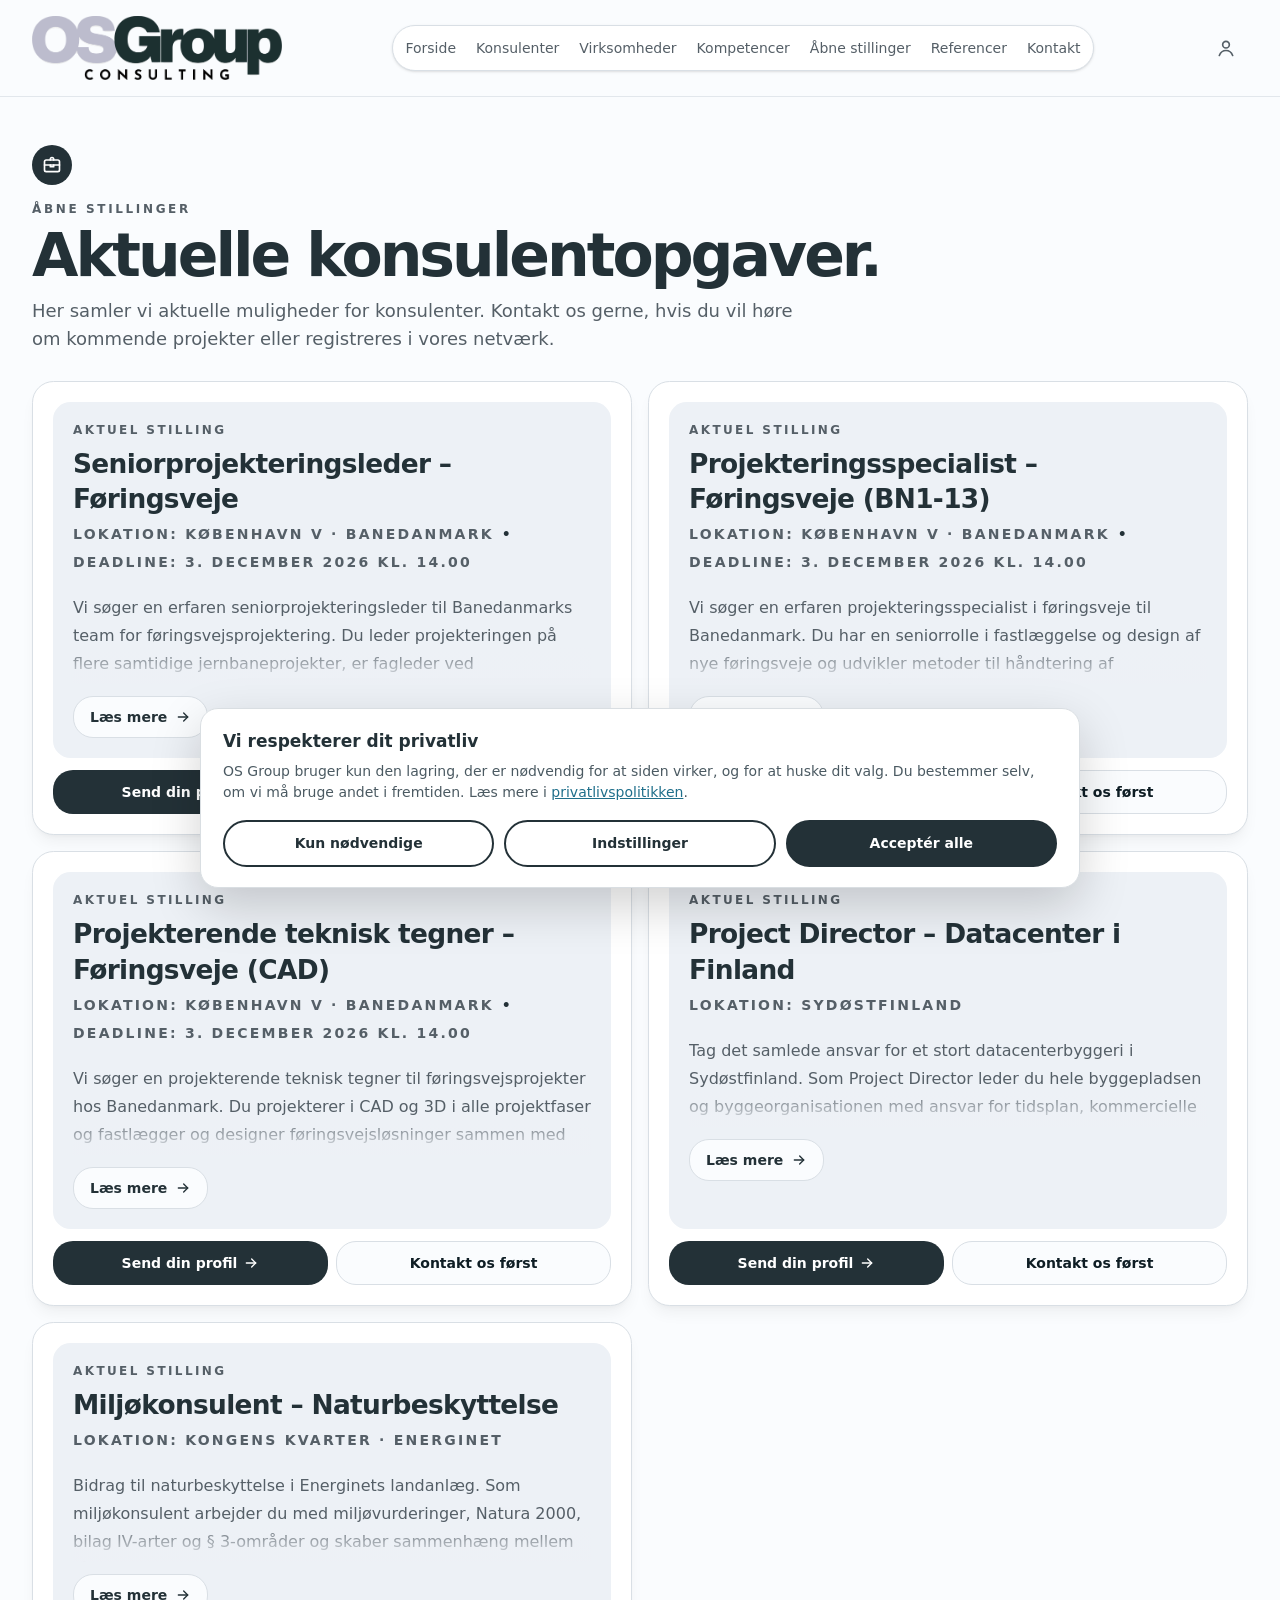
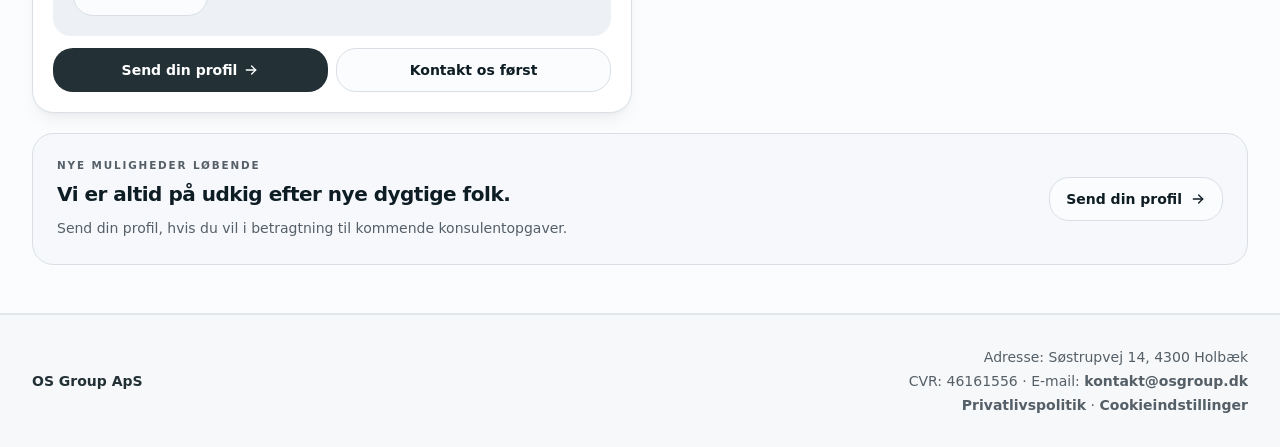
==== commit 5396107f: "Luk to udløbne stillinger (frist 23.11.2026) Co-Authored-By: Claude Opus 5.5 <noreply@anthropic.com>" ====
--- a/aabne-stillinger/index.html
+++ b/aabne-stillinger/index.html
@@ -23,7 +23,7 @@
     <title>Åbne konsulentopgaver | OS Group</title>
   <link rel="stylesheet" href="/styles.css"><link rel="canonical" href="https://www.osgroup.dk/aabne-stillinger"></head>
   <body>
-    <div id="root"><main class="min-h-screen overflow-hidden bg-background text-foreground"><header class="sticky top-0 z-30 border-b border-border/70 bg-background/92 backdrop-blur-xl"><div class="mx-auto flex max-w-[90rem] items-center justify-between gap-4 px-3 py-4 sm:px-6 lg:flex-wrap lg:gap-x-4 lg:gap-y-3 lg:px-8 xl:flex-nowrap"><a href="/" aria-label="OS Group forside" class="flex min-w-0 shrink-0 items-center"><img src="/logo.png" alt="OS Group" width="860" height="219" decoding="async" fetchpriority="high" class="h-16 w-auto max-w-[min(220px,calc(100vw-136px))] object-contain sm:h-20 sm:max-w-[300px] lg:h-16 lg:max-w-[250px] 2xl:h-20 2xl:max-w-[315px]"></a><nav aria-label="Hovedmenu" class="hidden items-center gap-1 rounded-full border border-border bg-card p-1 text-sm text-muted-foreground shadow-sm lg:order-3 lg:flex lg:w-full lg:justify-center xl:order-none xl:w-auto"><a href="/" class="whitespace-nowrap rounded-full px-3 py-2 transition hover:bg-secondary hover:text-foreground xl:px-2 2xl:px-3">Forside</a><a href="/for-konsulenter" class="whitespace-nowrap rounded-full px-3 py-2 transition hover:bg-secondary hover:text-foreground xl:px-2 2xl:px-3">Konsulenter</a><a href="/for-virksomheder" class="whitespace-nowrap rounded-full px-3 py-2 transition hover:bg-secondary hover:text-foreground xl:px-2 2xl:px-3">Virksomheder</a><a href="/kompetencer" class="whitespace-nowrap rounded-full px-3 py-2 transition hover:bg-secondary hover:text-foreground xl:px-2 2xl:px-3">Kompetencer</a><a href="/aabne-stillinger" class="whitespace-nowrap rounded-full px-3 py-2 transition hover:bg-secondary hover:text-foreground xl:px-2 2xl:px-3">Åbne stillinger</a><a href="/referencer" class="whitespace-nowrap rounded-full px-3 py-2 transition hover:bg-secondary hover:text-foreground xl:px-2 2xl:px-3">Referencer</a><a href="/#kontakt" class="whitespace-nowrap rounded-full px-3 py-2 transition hover:bg-secondary hover:text-foreground xl:px-2 2xl:px-3">Kontakt</a></nav><div class="flex shrink-0 items-center gap-2"><div aria-label="Language selector" class="hidden rounded-full border border-border bg-card p-1 text-xs font-bold shadow-sm sm:flex"><button type="button" class="rounded-full px-3 py-2 transition bg-[#233137] text-white">🇩🇰 DA</button><button type="button" class="rounded-full px-3 py-2 transition text-muted-foreground hover:text-foreground">🇬🇧 EN</button></div><button type="button" aria-label="Åbn menu" aria-expanded="false" class="inline-flex h-11 w-11 items-center justify-center rounded-full border border-border bg-card text-[#233137] shadow-sm transition hover:bg-secondary lg:hidden dark:text-foreground"><svg viewBox="0 0 24 24" fill="none" stroke="currentColor" stroke-width="2" stroke-linecap="round" stroke-linejoin="round" aria-hidden="true" class="h-5 w-5"><path d="M4 7h16"></path><path d="M4 12h16"></path><path d="M4 17h16"></path></svg></button><a href="https://udbud.osgroup.dk" aria-label="Log ind på OS Group Udbudsportal" title="Log ind på OS Group Udbudsportal" class="inline-flex h-11 w-11 shrink-0 items-center justify-center rounded-full text-muted-foreground transition hover:bg-secondary hover:text-foreground focus-visible:outline-none focus-visible:ring-2 focus-visible:ring-ring focus-visible:ring-offset-2"><svg viewBox="0 0 24 24" fill="none" stroke="currentColor" stroke-width="2" stroke-linecap="round" stroke-linejoin="round" aria-hidden="true" class="h-5 w-5"><circle cx="12" cy="8" r="4"></circle><path d="M4 21c1.5-4 4.5-6 8-6s6.5 2 8 6"></path></svg></a></div></div></header><section class="relative min-h-[calc(100vh-140px)] border-b border-border/70"><div class="absolute inset-x-0 top-0 -z-10 h-[520px] bg-[radial-gradient(circle_at_top_right,rgba(183,186,197,0.24),transparent_34%),linear-gradient(180deg,rgba(247,248,249,0.95),rgba(255,255,255,0))] dark:bg-[radial-gradient(circle_at_top_right,rgba(183,186,197,0.12),transparent_34%),linear-gradient(180deg,rgba(36,49,55,0.38),rgba(10,14,16,0))]"></div><div class="mx-auto max-w-7xl px-5 py-7 sm:px-8 sm:py-12"><div class="max-w-4xl"><div class="flex h-10 w-10 items-center justify-center rounded-xl bg-[#233137] text-white dark:bg-primary dark:text-primary-foreground"><svg viewBox="0 0 24 24" fill="none" stroke="currentColor" stroke-width="2" stroke-linecap="round" stroke-linejoin="round" aria-hidden="true" class="h-5 w-5"><path d="M10 6V5a2 2 0 0 1 2-2h0a2 2 0 0 1 2 2v1"></path><rect x="3" y="6" width="18" height="14" rx="2"></rect><path d="M3 12h18"></path><path d="M10 12v2h4v-2"></path></svg></div><p class="mt-4 text-xs font-black uppercase tracking-[0.22em] text-muted-foreground">Åbne stillinger</p><h1 class="mt-2 max-w-5xl text-3xl font-black tracking-[-0.05em] text-[#233137] sm:text-5xl lg:text-6xl dark:text-foreground">Aktuelle konsulentopgaver.</h1><p class="mt-3 max-w-3xl text-sm leading-6 text-muted-foreground sm:text-lg sm:leading-7">Her samler vi aktuelle muligheder for konsulenter. Kontakt os gerne, hvis du vil høre om kommende projekter eller registreres i vores netværk.</p></div><div class="mt-7 space-y-5"><div class="grid gap-4 lg:grid-cols-2"><article class="group/job flex h-full flex-col rounded-[1.35rem] border border-border bg-card p-3 shadow-lg shadow-slate-950/5 sm:p-5"><div class="flex flex-1 flex-col rounded-[1.1rem] bg-secondary p-3.5 sm:p-5"><p class="text-xs font-black uppercase tracking-[0.2em] text-muted-foreground">Aktuel stilling</p><h2 class="mt-2 text-2xl font-black tracking-tight text-[#233137] lg:text-[1.65rem] dark:text-foreground">Seniorprojekteringsleder – Føringsveje</h2><div class="mt-2 flex flex-wrap gap-2 text-xs font-bold uppercase tracking-[0.16em] text-muted-foreground sm:text-sm"><span>Lokation: København V · Banedanmark</span><span class="text-[#233137] dark:text-foreground">•</span><span>Deadline: 3. december 2026 kl. 14.00</span></div><section class="mt-4 max-h-24 overflow-hidden text-sm leading-6 text-muted-foreground group-has-[[open]]/job:max-h-none group-has-[[open]]/job:overflow-visible sm:text-base sm:leading-7"><p class="mt-1.5">Vi søger en erfaren seniorprojekteringsleder til Banedanmarks team for føringsvejsprojektering. Du leder projekteringen på flere samtidige jernbaneprojekter, er fagleder ved egenprojektering af føringsveje og følger projekterne gennem alle faser.</p></section><div class="pointer-events-none -mt-10 h-10 bg-gradient-to-t from-secondary to-transparent group-has-[[open]]/job:hidden"></div><details class="group mt-3"><summary class="inline-flex cursor-pointer list-none items-center gap-2 rounded-xl border border-border bg-background px-4 py-2.5 text-sm font-black text-[#233137] transition hover:-translate-y-0.5 hover:shadow-md dark:text-foreground [&amp;::-webkit-details-marker]:hidden"><span class="group-open:hidden">Læs mere</span><span class="hidden group-open:inline">Vis mindre</span><svg viewBox="0 0 24 24" fill="none" stroke="currentColor" stroke-width="2" stroke-linecap="round" stroke-linejoin="round" aria-hidden="true" class="h-4 w-4 transition group-open:rotate-90"><path d="M5 12h14"></path><path d="m13 6 6 6-6 6"></path></svg></summary><div class="mt-5 space-y-5 text-sm leading-6 text-muted-foreground sm:text-base sm:leading-7"><section><h3 class="font-black text-[#233137] dark:text-foreground">Opgave og rammer</h3><ul class="mt-3 space-y-2 text-sm font-semibold text-[#233137] dark:text-foreground"><li class="flex gap-2.5"><svg viewBox="0 0 24 24" fill="none" stroke="currentColor" stroke-width="2" stroke-linecap="round" stroke-linejoin="round" aria-hidden="true" class="mt-0.5 h-4 w-4 shrink-0"><circle cx="12" cy="12" r="9"></circle><path d="m8.5 12.5 2.2 2.2 4.8-5.4"></path></svg><span>Arbejdssted: Carsten Niebuhrs Gade 43, 1577 København V. Fysisk fremmøde, medmindre andet aftales. Arbejde fra andre af Banedanmarks lokationer kan forekomme i mindre omfang.</span></li><li class="flex gap-2.5"><svg viewBox="0 0 24 24" fill="none" stroke="currentColor" stroke-width="2" stroke-linecap="round" stroke-linejoin="round" aria-hidden="true" class="mt-0.5 h-4 w-4 shrink-0"><circle cx="12" cy="12" r="9"></circle><path d="m8.5 12.5 2.2 2.2 4.8-5.4"></path></svg><span>Omfang: 25 timer om ugen inden for normal arbejdstid, hverdage kl. 8–17.</span></li><li class="flex gap-2.5"><svg viewBox="0 0 24 24" fill="none" stroke="currentColor" stroke-width="2" stroke-linecap="round" stroke-linejoin="round" aria-hidden="true" class="mt-0.5 h-4 w-4 shrink-0"><circle cx="12" cy="12" r="9"></circle><path d="m8.5 12.5 2.2 2.2 4.8-5.4"></path></svg><span>Periode: 4. januar 2027 til og med 31. december 2027.</span></li><li class="flex gap-2.5"><svg viewBox="0 0 24 24" fill="none" stroke="currentColor" stroke-width="2" stroke-linecap="round" stroke-linejoin="round" aria-hidden="true" class="mt-0.5 h-4 w-4 shrink-0"><circle cx="12" cy="12" r="9"></circle><path d="m8.5 12.5 2.2 2.2 4.8-5.4"></path></svg><span>Du indgår i et team på tre ressourcepersoner inden for føringsvejsprojektering, men skal også kunne arbejde selvstændigt på andre af Banedanmarks projekter.</span></li><li class="flex gap-2.5"><svg viewBox="0 0 24 24" fill="none" stroke="currentColor" stroke-width="2" stroke-linecap="round" stroke-linejoin="round" aria-hidden="true" class="mt-0.5 h-4 w-4 shrink-0"><circle cx="12" cy="12" r="9"></circle><path d="m8.5 12.5 2.2 2.2 4.8-5.4"></path></svg><span>Sidemandsoplæring af Banedanmarks interne ressourcer inden for dit fagområde samt optimering af processer og arbejdsgange.</span></li><li class="flex gap-2.5"><svg viewBox="0 0 24 24" fill="none" stroke="currentColor" stroke-width="2" stroke-linecap="round" stroke-linejoin="round" aria-hidden="true" class="mt-0.5 h-4 w-4 shrink-0"><circle cx="12" cy="12" r="9"></circle><path d="m8.5 12.5 2.2 2.2 4.8-5.4"></path></svg><span>Projekteringsledelse af føringsvejsprojekter, herunder ledelse af eksterne rådgivere på andre projekter.</span></li><li class="flex gap-2.5"><svg viewBox="0 0 24 24" fill="none" stroke="currentColor" stroke-width="2" stroke-linecap="round" stroke-linejoin="round" aria-hidden="true" class="mt-0.5 h-4 w-4 shrink-0"><circle cx="12" cy="12" r="9"></circle><path d="m8.5 12.5 2.2 2.2 4.8-5.4"></path></svg><span>Grænsefladehåndtering med andre fag, herunder spor, broer og konstruktioner, geoteknik, afvanding, arealer og miljø.</span></li><li class="flex gap-2.5"><svg viewBox="0 0 24 24" fill="none" stroke="currentColor" stroke-width="2" stroke-linecap="round" stroke-linejoin="round" aria-hidden="true" class="mt-0.5 h-4 w-4 shrink-0"><circle cx="12" cy="12" r="9"></circle><path d="m8.5 12.5 2.2 2.2 4.8-5.4"></path></svg><span>Tilvejebringelse af baggrundsviden, bl.a. kabel-id, og standardisering af ydelser omkring kabel-id, fx input til udbud af rammeaftale.</span></li><li class="flex gap-2.5"><svg viewBox="0 0 24 24" fill="none" stroke="currentColor" stroke-width="2" stroke-linecap="round" stroke-linejoin="round" aria-hidden="true" class="mt-0.5 h-4 w-4 shrink-0"><circle cx="12" cy="12" r="9"></circle><path d="m8.5 12.5 2.2 2.2 4.8-5.4"></path></svg><span>Øvrige opgaver efter Banedanmarks funktionsbeskrivelse for projekteringsledere.</span></li></ul></section><section><h3 class="font-black text-[#233137] dark:text-foreground">Vi søger</h3><ul class="mt-3 space-y-2 text-sm font-semibold text-[#233137] dark:text-foreground"><li class="flex gap-2.5"><svg viewBox="0 0 24 24" fill="none" stroke="currentColor" stroke-width="2" stroke-linecap="round" stroke-linejoin="round" aria-hidden="true" class="mt-0.5 h-4 w-4 shrink-0"><circle cx="12" cy="12" r="9"></circle><path d="m8.5 12.5 2.2 2.2 4.8-5.4"></path></svg><span>Minimum otte års samlet erfaring som projekteringsleder inden for føringsveje, sikring eller stærkstrøm.</span></li><li class="flex gap-2.5"><svg viewBox="0 0 24 24" fill="none" stroke="currentColor" stroke-width="2" stroke-linecap="round" stroke-linejoin="round" aria-hidden="true" class="mt-0.5 h-4 w-4 shrink-0"><circle cx="12" cy="12" r="9"></circle><path d="m8.5 12.5 2.2 2.2 4.8-5.4"></path></svg><span>Erfaring som projekteringsleder for føringsveje, sikring eller stærkstrøm på mindst tre jernbaneprojekter, hver med en anlægssum over 200 mio. kr.</span></li><li class="flex gap-2.5"><svg viewBox="0 0 24 24" fill="none" stroke="currentColor" stroke-width="2" stroke-linecap="round" stroke-linejoin="round" aria-hidden="true" class="mt-0.5 h-4 w-4 shrink-0"><circle cx="12" cy="12" r="9"></circle><path d="m8.5 12.5 2.2 2.2 4.8-5.4"></path></svg><span>Begge mindstekrav skal være opfyldt.</span></li><li class="flex gap-2.5"><svg viewBox="0 0 24 24" fill="none" stroke="currentColor" stroke-width="2" stroke-linecap="round" stroke-linejoin="round" aria-hidden="true" class="mt-0.5 h-4 w-4 shrink-0"><circle cx="12" cy="12" r="9"></circle><path d="m8.5 12.5 2.2 2.2 4.8-5.4"></path></svg><span>Arbejdssproget er dansk.</span></li><li class="flex gap-2.5"><svg viewBox="0 0 24 24" fill="none" stroke="currentColor" stroke-width="2" stroke-linecap="round" stroke-linejoin="round" aria-hidden="true" class="mt-0.5 h-4 w-4 shrink-0"><circle cx="12" cy="12" r="9"></circle><path d="m8.5 12.5 2.2 2.2 4.8-5.4"></path></svg><span>CV på højst tre A4-sider med navn, relevant uddannelse, nuværende ansættelsessted og ansvarsområder, tidligere ansættelser samt relevante opgaver med rolle og periode (start- og slutmåned/-år).</span></li></ul></section><section><h3 class="font-black text-[#233137] dark:text-foreground">Det er en fordel, hvis du har erfaring med</h3><ul class="mt-3 space-y-2 text-sm font-semibold text-[#233137] dark:text-foreground"><li class="flex gap-2.5"><svg viewBox="0 0 24 24" fill="none" stroke="currentColor" stroke-width="2" stroke-linecap="round" stroke-linejoin="round" aria-hidden="true" class="mt-0.5 h-4 w-4 shrink-0"><circle cx="12" cy="12" r="9"></circle><path d="m8.5 12.5 2.2 2.2 4.8-5.4"></path></svg><span>Udførelse og/eller projektering af opgravningsfri metoder, fx styrbare underføringer.</span></li><li class="flex gap-2.5"><svg viewBox="0 0 24 24" fill="none" stroke="currentColor" stroke-width="2" stroke-linecap="round" stroke-linejoin="round" aria-hidden="true" class="mt-0.5 h-4 w-4 shrink-0"><circle cx="12" cy="12" r="9"></circle><path d="m8.5 12.5 2.2 2.2 4.8-5.4"></path></svg><span>Føringsveje, sikring og/eller stærkstrøm på større jernbaneprojekter i sammenhæng med spor, broer eller perronprojektering.</span></li><li class="flex gap-2.5"><svg viewBox="0 0 24 24" fill="none" stroke="currentColor" stroke-width="2" stroke-linecap="round" stroke-linejoin="round" aria-hidden="true" class="mt-0.5 h-4 w-4 shrink-0"><circle cx="12" cy="12" r="9"></circle><path d="m8.5 12.5 2.2 2.2 4.8-5.4"></path></svg><span>Koordinering af alle jernbanefaglige fag, herunder spor, sikring, afvanding, perroner, geoteknik, CSM-RA og BIM/CAD.</span></li><li class="flex gap-2.5"><svg viewBox="0 0 24 24" fill="none" stroke="currentColor" stroke-width="2" stroke-linecap="round" stroke-linejoin="round" aria-hidden="true" class="mt-0.5 h-4 w-4 shrink-0"><circle cx="12" cy="12" r="9"></circle><path d="m8.5 12.5 2.2 2.2 4.8-5.4"></path></svg><span>Udarbejdelse af grundlagsmateriale til fx kabelidentifikation.</span></li><li class="flex gap-2.5"><svg viewBox="0 0 24 24" fill="none" stroke="currentColor" stroke-width="2" stroke-linecap="round" stroke-linejoin="round" aria-hidden="true" class="mt-0.5 h-4 w-4 shrink-0"><circle cx="12" cy="12" r="9"></circle><path d="m8.5 12.5 2.2 2.2 4.8-5.4"></path></svg><span>Udarbejdelse af udbudsmateriale for jernbaneprojekter.</span></li></ul></section></div></details></div><div class="mt-3 grid grid-cols-2 gap-2"><a href="mailto:kontakt@osgroup.dk?subject=Seniorprojekteringsleder%20%E2%80%93%20F%C3%B8ringsveje%20-%20konsulentprofil&amp;body=Hej%20OS%20Group%0A%0AJeg%20vedh%C3%A6fter%20mit%20CV%20til%20denne%20mail.%0A%0AMed%20venlig%20hilsen%0A" class="inline-flex min-h-11 items-center justify-center gap-1.5 rounded-xl bg-[#233137] px-3 py-2.5 text-center text-xs font-bold text-white transition hover:-translate-y-0.5 hover:shadow-md sm:text-sm dark:bg-primary dark:text-primary-foreground">Send din profil<svg viewBox="0 0 24 24" fill="none" stroke="currentColor" stroke-width="2" stroke-linecap="round" stroke-linejoin="round" aria-hidden="true" class="h-4 w-4"><path d="M5 12h14"></path><path d="m13 6 6 6-6 6"></path></svg></a><a href="/#kontakt" class="inline-flex min-h-11 items-center justify-center gap-1.5 rounded-xl border border-border bg-background px-3 py-2.5 text-center text-xs font-bold transition hover:-translate-y-0.5 hover:shadow-md sm:text-sm">Kontakt os først</a></div></article><article class="group/job flex h-full flex-col rounded-[1.35rem] border border-border bg-card p-3 shadow-lg shadow-slate-950/5 sm:p-5"><div class="flex flex-1 flex-col rounded-[1.1rem] bg-secondary p-3.5 sm:p-5"><p class="text-xs font-black uppercase tracking-[0.2em] text-muted-foreground">Aktuel stilling</p><h2 class="mt-2 text-2xl font-black tracking-tight text-[#233137] lg:text-[1.65rem] dark:text-foreground">Projekteringsspecialist – Føringsveje (BN1-13)</h2><div class="mt-2 flex flex-wrap gap-2 text-xs font-bold uppercase tracking-[0.16em] text-muted-foreground sm:text-sm"><span>Lokation: København V · Banedanmark</span><span class="text-[#233137] dark:text-foreground">•</span><span>Deadline: 3. december 2026 kl. 14.00</span></div><section class="mt-4 max-h-24 overflow-hidden text-sm leading-6 text-muted-foreground group-has-[[open]]/job:max-h-none group-has-[[open]]/job:overflow-visible sm:text-base sm:leading-7"><p class="mt-1.5">Vi søger en erfaren projekteringsspecialist i føringsveje til Banedanmark. Du har en seniorrolle i fastlæggelse og design af nye føringsveje og udvikler metoder til håndtering af eksisterende anlæg, også i forbindelse med sporfornyelser og opgraderinger af strækninger.</p></section><div class="pointer-events-none -mt-10 h-10 bg-gradient-to-t from-secondary to-transparent group-has-[[open]]/job:hidden"></div><details class="group mt-3"><summary class="inline-flex cursor-pointer list-none items-center gap-2 rounded-xl border border-border bg-background px-4 py-2.5 text-sm font-black text-[#233137] transition hover:-translate-y-0.5 hover:shadow-md dark:text-foreground [&amp;::-webkit-details-marker]:hidden"><span class="group-open:hidden">Læs mere</span><span class="hidden group-open:inline">Vis mindre</span><svg viewBox="0 0 24 24" fill="none" stroke="currentColor" stroke-width="2" stroke-linecap="round" stroke-linejoin="round" aria-hidden="true" class="h-4 w-4 transition group-open:rotate-90"><path d="M5 12h14"></path><path d="m13 6 6 6-6 6"></path></svg></summary><div class="mt-5 space-y-5 text-sm leading-6 text-muted-foreground sm:text-base sm:leading-7"><section><h3 class="font-black text-[#233137] dark:text-foreground">Opgave og rammer</h3><ul class="mt-3 space-y-2 text-sm font-semibold text-[#233137] dark:text-foreground"><li class="flex gap-2.5"><svg viewBox="0 0 24 24" fill="none" stroke="currentColor" stroke-width="2" stroke-linecap="round" stroke-linejoin="round" aria-hidden="true" class="mt-0.5 h-4 w-4 shrink-0"><circle cx="12" cy="12" r="9"></circle><path d="m8.5 12.5 2.2 2.2 4.8-5.4"></path></svg><span>Arbejdssted: Carsten Niebuhrs Gade 43, 1577 København V. Fysisk fremmøde, medmindre andet aftales. Arbejde fra andre af Banedanmarks lokationer kan forekomme i mindre omfang.</span></li><li class="flex gap-2.5"><svg viewBox="0 0 24 24" fill="none" stroke="currentColor" stroke-width="2" stroke-linecap="round" stroke-linejoin="round" aria-hidden="true" class="mt-0.5 h-4 w-4 shrink-0"><circle cx="12" cy="12" r="9"></circle><path d="m8.5 12.5 2.2 2.2 4.8-5.4"></path></svg><span>Omfang: 15 timer om ugen inden for normal arbejdstid, hverdage kl. 8–17.</span></li><li class="flex gap-2.5"><svg viewBox="0 0 24 24" fill="none" stroke="currentColor" stroke-width="2" stroke-linecap="round" stroke-linejoin="round" aria-hidden="true" class="mt-0.5 h-4 w-4 shrink-0"><circle cx="12" cy="12" r="9"></circle><path d="m8.5 12.5 2.2 2.2 4.8-5.4"></path></svg><span>Periode: 4. januar 2027 til og med 31. december 2027.</span></li><li class="flex gap-2.5"><svg viewBox="0 0 24 24" fill="none" stroke="currentColor" stroke-width="2" stroke-linecap="round" stroke-linejoin="round" aria-hidden="true" class="mt-0.5 h-4 w-4 shrink-0"><circle cx="12" cy="12" r="9"></circle><path d="m8.5 12.5 2.2 2.2 4.8-5.4"></path></svg><span>Du indgår i et team på tre ressourcepersoner inden for føringsvejsprojektering, men skal også kunne arbejde selvstændigt på andre af Banedanmarks projekter.</span></li><li class="flex gap-2.5"><svg viewBox="0 0 24 24" fill="none" stroke="currentColor" stroke-width="2" stroke-linecap="round" stroke-linejoin="round" aria-hidden="true" class="mt-0.5 h-4 w-4 shrink-0"><circle cx="12" cy="12" r="9"></circle><path d="m8.5 12.5 2.2 2.2 4.8-5.4"></path></svg><span>Sidemandsoplæring af Banedanmarks interne ressourcer inden for dit fagområde samt optimering af processer og arbejdsgange.</span></li><li class="flex gap-2.5"><svg viewBox="0 0 24 24" fill="none" stroke="currentColor" stroke-width="2" stroke-linecap="round" stroke-linejoin="round" aria-hidden="true" class="mt-0.5 h-4 w-4 shrink-0"><circle cx="12" cy="12" r="9"></circle><path d="m8.5 12.5 2.2 2.2 4.8-5.4"></path></svg><span>Projektering af opgravningsfri metoder, herunder STUX og NUTX, samt gennempresninger.</span></li><li class="flex gap-2.5"><svg viewBox="0 0 24 24" fill="none" stroke="currentColor" stroke-width="2" stroke-linecap="round" stroke-linejoin="round" aria-hidden="true" class="mt-0.5 h-4 w-4 shrink-0"><circle cx="12" cy="12" r="9"></circle><path d="m8.5 12.5 2.2 2.2 4.8-5.4"></path></svg><span>Projektering af kabelrender og øvrige føringsveje.</span></li><li class="flex gap-2.5"><svg viewBox="0 0 24 24" fill="none" stroke="currentColor" stroke-width="2" stroke-linecap="round" stroke-linejoin="round" aria-hidden="true" class="mt-0.5 h-4 w-4 shrink-0"><circle cx="12" cy="12" r="9"></circle><path d="m8.5 12.5 2.2 2.2 4.8-5.4"></path></svg><span>Metodebeskrivelser for eksisterende føringsveje og metoder for bæreevneeftervisning af eksisterende ledningsanlæg ved last- og/eller hastighedsopgradering.</span></li><li class="flex gap-2.5"><svg viewBox="0 0 24 24" fill="none" stroke="currentColor" stroke-width="2" stroke-linecap="round" stroke-linejoin="round" aria-hidden="true" class="mt-0.5 h-4 w-4 shrink-0"><circle cx="12" cy="12" r="9"></circle><path d="m8.5 12.5 2.2 2.2 4.8-5.4"></path></svg><span>Udarbejdelse af dispensationsansøgninger efter BN1-13 og tilhørende regelsæt.</span></li><li class="flex gap-2.5"><svg viewBox="0 0 24 24" fill="none" stroke="currentColor" stroke-width="2" stroke-linecap="round" stroke-linejoin="round" aria-hidden="true" class="mt-0.5 h-4 w-4 shrink-0"><circle cx="12" cy="12" r="9"></circle><path d="m8.5 12.5 2.2 2.2 4.8-5.4"></path></svg><span>Grænsefladekoordinering med øvrige fag i fagpakken føringsveje, herunder ved sporfornyelser.</span></li></ul></section><section><h3 class="font-black text-[#233137] dark:text-foreground">Vi søger</h3><ul class="mt-3 space-y-2 text-sm font-semibold text-[#233137] dark:text-foreground"><li class="flex gap-2.5"><svg viewBox="0 0 24 24" fill="none" stroke="currentColor" stroke-width="2" stroke-linecap="round" stroke-linejoin="round" aria-hidden="true" class="mt-0.5 h-4 w-4 shrink-0"><circle cx="12" cy="12" r="9"></circle><path d="m8.5 12.5 2.2 2.2 4.8-5.4"></path></svg><span>Minimum fem års sammenhængende erfaring med faget føringsveje.</span></li><li class="flex gap-2.5"><svg viewBox="0 0 24 24" fill="none" stroke="currentColor" stroke-width="2" stroke-linecap="round" stroke-linejoin="round" aria-hidden="true" class="mt-0.5 h-4 w-4 shrink-0"><circle cx="12" cy="12" r="9"></circle><path d="m8.5 12.5 2.2 2.2 4.8-5.4"></path></svg><span>Godkendt som BN1-13-rådgiver hos Banedanmark senest 3. december 2026.</span></li><li class="flex gap-2.5"><svg viewBox="0 0 24 24" fill="none" stroke="currentColor" stroke-width="2" stroke-linecap="round" stroke-linejoin="round" aria-hidden="true" class="mt-0.5 h-4 w-4 shrink-0"><circle cx="12" cy="12" r="9"></circle><path d="m8.5 12.5 2.2 2.2 4.8-5.4"></path></svg><span>Erfaring med rørberegninger/bæreevneeftervisninger efter BN1-13.</span></li><li class="flex gap-2.5"><svg viewBox="0 0 24 24" fill="none" stroke="currentColor" stroke-width="2" stroke-linecap="round" stroke-linejoin="round" aria-hidden="true" class="mt-0.5 h-4 w-4 shrink-0"><circle cx="12" cy="12" r="9"></circle><path d="m8.5 12.5 2.2 2.2 4.8-5.4"></path></svg><span>Alle tre mindstekrav skal være opfyldt.</span></li><li class="flex gap-2.5"><svg viewBox="0 0 24 24" fill="none" stroke="currentColor" stroke-width="2" stroke-linecap="round" stroke-linejoin="round" aria-hidden="true" class="mt-0.5 h-4 w-4 shrink-0"><circle cx="12" cy="12" r="9"></circle><path d="m8.5 12.5 2.2 2.2 4.8-5.4"></path></svg><span>Arbejdssproget er dansk.</span></li><li class="flex gap-2.5"><svg viewBox="0 0 24 24" fill="none" stroke="currentColor" stroke-width="2" stroke-linecap="round" stroke-linejoin="round" aria-hidden="true" class="mt-0.5 h-4 w-4 shrink-0"><circle cx="12" cy="12" r="9"></circle><path d="m8.5 12.5 2.2 2.2 4.8-5.4"></path></svg><span>CV på højst tre A4-sider med navn, relevant uddannelse, nuværende ansættelsessted og ansvarsområder, tidligere ansættelser samt relevante opgaver med rolle og periode (start- og slutmåned/-år).</span></li></ul></section><section><h3 class="font-black text-[#233137] dark:text-foreground">Det er en fordel, hvis du har erfaring med</h3><ul class="mt-3 space-y-2 text-sm font-semibold text-[#233137] dark:text-foreground"><li class="flex gap-2.5"><svg viewBox="0 0 24 24" fill="none" stroke="currentColor" stroke-width="2" stroke-linecap="round" stroke-linejoin="round" aria-hidden="true" class="mt-0.5 h-4 w-4 shrink-0"><circle cx="12" cy="12" r="9"></circle><path d="m8.5 12.5 2.2 2.2 4.8-5.4"></path></svg><span>Projektering af styrede underboringer (STUX og NUTX) og gennempresninger.</span></li><li class="flex gap-2.5"><svg viewBox="0 0 24 24" fill="none" stroke="currentColor" stroke-width="2" stroke-linecap="round" stroke-linejoin="round" aria-hidden="true" class="mt-0.5 h-4 w-4 shrink-0"><circle cx="12" cy="12" r="9"></circle><path d="m8.5 12.5 2.2 2.2 4.8-5.4"></path></svg><span>Projektering af kabelrender og andre føringsveje.</span></li><li class="flex gap-2.5"><svg viewBox="0 0 24 24" fill="none" stroke="currentColor" stroke-width="2" stroke-linecap="round" stroke-linejoin="round" aria-hidden="true" class="mt-0.5 h-4 w-4 shrink-0"><circle cx="12" cy="12" r="9"></circle><path d="m8.5 12.5 2.2 2.2 4.8-5.4"></path></svg><span>Dispensationsansøgninger efter BN1-13.</span></li><li class="flex gap-2.5"><svg viewBox="0 0 24 24" fill="none" stroke="currentColor" stroke-width="2" stroke-linecap="round" stroke-linejoin="round" aria-hidden="true" class="mt-0.5 h-4 w-4 shrink-0"><circle cx="12" cy="12" r="9"></circle><path d="m8.5 12.5 2.2 2.2 4.8-5.4"></path></svg><span>Projektering af føringsveje i forbindelse med sporfornyelser.</span></li></ul></section></div></details></div><div class="mt-3 grid grid-cols-2 gap-2"><a href="mailto:kontakt@osgroup.dk?subject=Projekteringsspecialist%20%E2%80%93%20F%C3%B8ringsveje%20%28BN1-13%29%20-%20konsulentprofil&amp;body=Hej%20OS%20Group%0A%0AJeg%20vedh%C3%A6fter%20mit%20CV%20til%20denne%20mail.%0A%0AMed%20venlig%20hilsen%0A" class="inline-flex min-h-11 items-center justify-center gap-1.5 rounded-xl bg-[#233137] px-3 py-2.5 text-center text-xs font-bold text-white transition hover:-translate-y-0.5 hover:shadow-md sm:text-sm dark:bg-primary dark:text-primary-foreground">Send din profil<svg viewBox="0 0 24 24" fill="none" stroke="currentColor" stroke-width="2" stroke-linecap="round" stroke-linejoin="round" aria-hidden="true" class="h-4 w-4"><path d="M5 12h14"></path><path d="m13 6 6 6-6 6"></path></svg></a><a href="/#kontakt" class="inline-flex min-h-11 items-center justify-center gap-1.5 rounded-xl border border-border bg-background px-3 py-2.5 text-center text-xs font-bold transition hover:-translate-y-0.5 hover:shadow-md sm:text-sm">Kontakt os først</a></div></article><article class="group/job flex h-full flex-col rounded-[1.35rem] border border-border bg-card p-3 shadow-lg shadow-slate-950/5 sm:p-5"><div class="flex flex-1 flex-col rounded-[1.1rem] bg-secondary p-3.5 sm:p-5"><p class="text-xs font-black uppercase tracking-[0.2em] text-muted-foreground">Aktuel stilling</p><h2 class="mt-2 text-2xl font-black tracking-tight text-[#233137] lg:text-[1.65rem] dark:text-foreground">Projekterende teknisk tegner – Føringsveje (CAD)</h2><div class="mt-2 flex flex-wrap gap-2 text-xs font-bold uppercase tracking-[0.16em] text-muted-foreground sm:text-sm"><span>Lokation: København V · Banedanmark</span><span class="text-[#233137] dark:text-foreground">•</span><span>Deadline: 3. december 2026 kl. 14.00</span></div><section class="mt-4 max-h-24 overflow-hidden text-sm leading-6 text-muted-foreground group-has-[[open]]/job:max-h-none group-has-[[open]]/job:overflow-visible sm:text-base sm:leading-7"><p class="mt-1.5">Vi søger en projekterende teknisk tegner til føringsvejsprojekter hos Banedanmark. Du projekterer i CAD og 3D i alle projektfaser og fastlægger og designer føringsvejsløsninger sammen med teamets seniorprojekteringsleder og projekteringsspecialist.</p></section><div class="pointer-events-none -mt-10 h-10 bg-gradient-to-t from-secondary to-transparent group-has-[[open]]/job:hidden"></div><details class="group mt-3"><summary class="inline-flex cursor-pointer list-none items-center gap-2 rounded-xl border border-border bg-background px-4 py-2.5 text-sm font-black text-[#233137] transition hover:-translate-y-0.5 hover:shadow-md dark:text-foreground [&amp;::-webkit-details-marker]:hidden"><span class="group-open:hidden">Læs mere</span><span class="hidden group-open:inline">Vis mindre</span><svg viewBox="0 0 24 24" fill="none" stroke="currentColor" stroke-width="2" stroke-linecap="round" stroke-linejoin="round" aria-hidden="true" class="h-4 w-4 transition group-open:rotate-90"><path d="M5 12h14"></path><path d="m13 6 6 6-6 6"></path></svg></summary><div class="mt-5 space-y-5 text-sm leading-6 text-muted-foreground sm:text-base sm:leading-7"><section><h3 class="font-black text-[#233137] dark:text-foreground">Opgave og rammer</h3><ul class="mt-3 space-y-2 text-sm font-semibold text-[#233137] dark:text-foreground"><li class="flex gap-2.5"><svg viewBox="0 0 24 24" fill="none" stroke="currentColor" stroke-width="2" stroke-linecap="round" stroke-linejoin="round" aria-hidden="true" class="mt-0.5 h-4 w-4 shrink-0"><circle cx="12" cy="12" r="9"></circle><path d="m8.5 12.5 2.2 2.2 4.8-5.4"></path></svg><span>Arbejdssted: Carsten Niebuhrs Gade 43, 1577 København V. Fysisk fremmøde, medmindre andet aftales. Arbejde fra andre af Banedanmarks lokationer kan forekomme i mindre omfang.</span></li><li class="flex gap-2.5"><svg viewBox="0 0 24 24" fill="none" stroke="currentColor" stroke-width="2" stroke-linecap="round" stroke-linejoin="round" aria-hidden="true" class="mt-0.5 h-4 w-4 shrink-0"><circle cx="12" cy="12" r="9"></circle><path d="m8.5 12.5 2.2 2.2 4.8-5.4"></path></svg><span>Omfang: 30 timer om ugen inden for normal arbejdstid, hverdage kl. 8–17.</span></li><li class="flex gap-2.5"><svg viewBox="0 0 24 24" fill="none" stroke="currentColor" stroke-width="2" stroke-linecap="round" stroke-linejoin="round" aria-hidden="true" class="mt-0.5 h-4 w-4 shrink-0"><circle cx="12" cy="12" r="9"></circle><path d="m8.5 12.5 2.2 2.2 4.8-5.4"></path></svg><span>Periode: 4. januar 2027 til og med 31. december 2027.</span></li><li class="flex gap-2.5"><svg viewBox="0 0 24 24" fill="none" stroke="currentColor" stroke-width="2" stroke-linecap="round" stroke-linejoin="round" aria-hidden="true" class="mt-0.5 h-4 w-4 shrink-0"><circle cx="12" cy="12" r="9"></circle><path d="m8.5 12.5 2.2 2.2 4.8-5.4"></path></svg><span>Du indgår i et team på tre ressourcepersoner inden for føringsvejsprojektering, men skal også kunne arbejde selvstændigt på andre af Banedanmarks projekter.</span></li><li class="flex gap-2.5"><svg viewBox="0 0 24 24" fill="none" stroke="currentColor" stroke-width="2" stroke-linecap="round" stroke-linejoin="round" aria-hidden="true" class="mt-0.5 h-4 w-4 shrink-0"><circle cx="12" cy="12" r="9"></circle><path d="m8.5 12.5 2.2 2.2 4.8-5.4"></path></svg><span>Sidemandsoplæring af Banedanmarks interne ressourcer inden for dit fagområde samt optimering af processer og arbejdsgange.</span></li><li class="flex gap-2.5"><svg viewBox="0 0 24 24" fill="none" stroke="currentColor" stroke-width="2" stroke-linecap="round" stroke-linejoin="round" aria-hidden="true" class="mt-0.5 h-4 w-4 shrink-0"><circle cx="12" cy="12" r="9"></circle><path d="m8.5 12.5 2.2 2.2 4.8-5.4"></path></svg><span>CAD-projektering af styrede underboringer, herunder STUX og NUTX, samt gennempresninger, herunder FOV- og FLP-tegninger i MicroStation og/eller AutoCAD.</span></li><li class="flex gap-2.5"><svg viewBox="0 0 24 24" fill="none" stroke="currentColor" stroke-width="2" stroke-linecap="round" stroke-linejoin="round" aria-hidden="true" class="mt-0.5 h-4 w-4 shrink-0"><circle cx="12" cy="12" r="9"></circle><path d="m8.5 12.5 2.2 2.2 4.8-5.4"></path></svg><span>CAD-projektering af kabelrender, herunder plan, tværsnit og detaljer.</span></li><li class="flex gap-2.5"><svg viewBox="0 0 24 24" fill="none" stroke="currentColor" stroke-width="2" stroke-linecap="round" stroke-linejoin="round" aria-hidden="true" class="mt-0.5 h-4 w-4 shrink-0"><circle cx="12" cy="12" r="9"></circle><path d="m8.5 12.5 2.2 2.2 4.8-5.4"></path></svg><span>3D-modellering og koordinering af føringsveje, herunder kollisionskontrol mod eksisterende ledninger og anlæg og brug af LER-data.</span></li><li class="flex gap-2.5"><svg viewBox="0 0 24 24" fill="none" stroke="currentColor" stroke-width="2" stroke-linecap="round" stroke-linejoin="round" aria-hidden="true" class="mt-0.5 h-4 w-4 shrink-0"><circle cx="12" cy="12" r="9"></circle><path d="m8.5 12.5 2.2 2.2 4.8-5.4"></path></svg><span>CAD-projektering i fagpakken føringsveje i forbindelse med sporfornyelser.</span></li></ul></section><section><h3 class="font-black text-[#233137] dark:text-foreground">Vi søger</h3><ul class="mt-3 space-y-2 text-sm font-semibold text-[#233137] dark:text-foreground"><li class="flex gap-2.5"><svg viewBox="0 0 24 24" fill="none" stroke="currentColor" stroke-width="2" stroke-linecap="round" stroke-linejoin="round" aria-hidden="true" class="mt-0.5 h-4 w-4 shrink-0"><circle cx="12" cy="12" r="9"></circle><path d="m8.5 12.5 2.2 2.2 4.8-5.4"></path></svg><span>Minimum to års sammenhængende erfaring som projekterende i CAD inden for føringsveje eller tilsvarende ledningsanlæg.</span></li><li class="flex gap-2.5"><svg viewBox="0 0 24 24" fill="none" stroke="currentColor" stroke-width="2" stroke-linecap="round" stroke-linejoin="round" aria-hidden="true" class="mt-0.5 h-4 w-4 shrink-0"><circle cx="12" cy="12" r="9"></circle><path d="m8.5 12.5 2.2 2.2 4.8-5.4"></path></svg><span>Arbejdssproget er dansk.</span></li><li class="flex gap-2.5"><svg viewBox="0 0 24 24" fill="none" stroke="currentColor" stroke-width="2" stroke-linecap="round" stroke-linejoin="round" aria-hidden="true" class="mt-0.5 h-4 w-4 shrink-0"><circle cx="12" cy="12" r="9"></circle><path d="m8.5 12.5 2.2 2.2 4.8-5.4"></path></svg><span>CV på højst tre A4-sider med navn, relevant uddannelse, nuværende ansættelsessted og ansvarsområder, tidligere ansættelser samt relevante opgaver med rolle og periode (start- og slutmåned/-år).</span></li></ul></section><section><h3 class="font-black text-[#233137] dark:text-foreground">Det er en fordel, hvis du har erfaring med</h3><ul class="mt-3 space-y-2 text-sm font-semibold text-[#233137] dark:text-foreground"><li class="flex gap-2.5"><svg viewBox="0 0 24 24" fill="none" stroke="currentColor" stroke-width="2" stroke-linecap="round" stroke-linejoin="round" aria-hidden="true" class="mt-0.5 h-4 w-4 shrink-0"><circle cx="12" cy="12" r="9"></circle><path d="m8.5 12.5 2.2 2.2 4.8-5.4"></path></svg><span>CAD-projektering af styrede underboringer (STUX og NUTX) og gennempresninger.</span></li><li class="flex gap-2.5"><svg viewBox="0 0 24 24" fill="none" stroke="currentColor" stroke-width="2" stroke-linecap="round" stroke-linejoin="round" aria-hidden="true" class="mt-0.5 h-4 w-4 shrink-0"><circle cx="12" cy="12" r="9"></circle><path d="m8.5 12.5 2.2 2.2 4.8-5.4"></path></svg><span>FOV- og FLP-tegninger i MicroStation og/eller AutoCAD.</span></li><li class="flex gap-2.5"><svg viewBox="0 0 24 24" fill="none" stroke="currentColor" stroke-width="2" stroke-linecap="round" stroke-linejoin="round" aria-hidden="true" class="mt-0.5 h-4 w-4 shrink-0"><circle cx="12" cy="12" r="9"></circle><path d="m8.5 12.5 2.2 2.2 4.8-5.4"></path></svg><span>CAD-projektering af kabelrender med plan, tværsnit og detaljer.</span></li><li class="flex gap-2.5"><svg viewBox="0 0 24 24" fill="none" stroke="currentColor" stroke-width="2" stroke-linecap="round" stroke-linejoin="round" aria-hidden="true" class="mt-0.5 h-4 w-4 shrink-0"><circle cx="12" cy="12" r="9"></circle><path d="m8.5 12.5 2.2 2.2 4.8-5.4"></path></svg><span>3D-modellering, kollisionskontrol og LER-data.</span></li><li class="flex gap-2.5"><svg viewBox="0 0 24 24" fill="none" stroke="currentColor" stroke-width="2" stroke-linecap="round" stroke-linejoin="round" aria-hidden="true" class="mt-0.5 h-4 w-4 shrink-0"><circle cx="12" cy="12" r="9"></circle><path d="m8.5 12.5 2.2 2.2 4.8-5.4"></path></svg><span>Føringsveje i forbindelse med sporfornyelser.</span></li></ul></section></div></details></div><div class="mt-3 grid grid-cols-2 gap-2"><a href="mailto:kontakt@osgroup.dk?subject=Projekterende%20teknisk%20tegner%20%E2%80%93%20F%C3%B8ringsveje%20%28CAD%29%20-%20konsulentprofil&amp;body=Hej%20OS%20Group%0A%0AJeg%20vedh%C3%A6fter%20mit%20CV%20til%20denne%20mail.%0A%0AMed%20venlig%20hilsen%0A" class="inline-flex min-h-11 items-center justify-center gap-1.5 rounded-xl bg-[#233137] px-3 py-2.5 text-center text-xs font-bold text-white transition hover:-translate-y-0.5 hover:shadow-md sm:text-sm dark:bg-primary dark:text-primary-foreground">Send din profil<svg viewBox="0 0 24 24" fill="none" stroke="currentColor" stroke-width="2" stroke-linecap="round" stroke-linejoin="round" aria-hidden="true" class="h-4 w-4"><path d="M5 12h14"></path><path d="m13 6 6 6-6 6"></path></svg></a><a href="/#kontakt" class="inline-flex min-h-11 items-center justify-center gap-1.5 rounded-xl border border-border bg-background px-3 py-2.5 text-center text-xs font-bold transition hover:-translate-y-0.5 hover:shadow-md sm:text-sm">Kontakt os først</a></div></article><article class="group/job flex h-full flex-col rounded-[1.35rem] border border-border bg-card p-3 shadow-lg shadow-slate-950/5 sm:p-5"><div class="flex flex-1 flex-col rounded-[1.1rem] bg-secondary p-3.5 sm:p-5"><p class="text-xs font-black uppercase tracking-[0.2em] text-muted-foreground">Aktuel stilling</p><h2 class="mt-2 text-2xl font-black tracking-tight text-[#233137] lg:text-[1.65rem] dark:text-foreground">Trafikal projekteringsleder – Sikring</h2><div class="mt-2 flex flex-wrap gap-2 text-xs font-bold uppercase tracking-[0.16em] text-muted-foreground sm:text-sm"><span>Lokation: København V · Banedanmark</span><span class="text-[#233137] dark:text-foreground">•</span><span>Deadline: 23. november 2026 kl. 14.00</span></div><section class="mt-4 max-h-24 overflow-hidden text-sm leading-6 text-muted-foreground group-has-[[open]]/job:max-h-none group-has-[[open]]/job:overflow-visible sm:text-base sm:leading-7"><p class="mt-1.5">Vi søger en erfaren trafikal projekteringsleder til forenklingen af Københavns Hovedbanegård. Du arbejder med ændringer i det eksisterende sikringsanlæg, type DSB 1964, og bidrager med et solidt trafikalt projekteringsgrundlag og tæt koordinering mellem projektets parter.</p></section><div class="pointer-events-none -mt-10 h-10 bg-gradient-to-t from-secondary to-transparent group-has-[[open]]/job:hidden"></div><details class="group mt-3"><summary class="inline-flex cursor-pointer list-none items-center gap-2 rounded-xl border border-border bg-background px-4 py-2.5 text-sm font-black text-[#233137] transition hover:-translate-y-0.5 hover:shadow-md dark:text-foreground [&amp;::-webkit-details-marker]:hidden"><span class="group-open:hidden">Læs mere</span><span class="hidden group-open:inline">Vis mindre</span><svg viewBox="0 0 24 24" fill="none" stroke="currentColor" stroke-width="2" stroke-linecap="round" stroke-linejoin="round" aria-hidden="true" class="h-4 w-4 transition group-open:rotate-90"><path d="M5 12h14"></path><path d="m13 6 6 6-6 6"></path></svg></summary><div class="mt-5 space-y-5 text-sm leading-6 text-muted-foreground sm:text-base sm:leading-7"><section><h3 class="font-black text-[#233137] dark:text-foreground">Opgave og rammer</h3><ul class="mt-3 space-y-2 text-sm font-semibold text-[#233137] dark:text-foreground"><li class="flex gap-2.5"><svg viewBox="0 0 24 24" fill="none" stroke="currentColor" stroke-width="2" stroke-linecap="round" stroke-linejoin="round" aria-hidden="true" class="mt-0.5 h-4 w-4 shrink-0"><circle cx="12" cy="12" r="9"></circle><path d="m8.5 12.5 2.2 2.2 4.8-5.4"></path></svg><span>Arbejdssted: Carsten Niebuhrs Gade 43, 1577 København V. Fysisk fremmøde, medmindre andet aftales.</span></li><li class="flex gap-2.5"><svg viewBox="0 0 24 24" fill="none" stroke="currentColor" stroke-width="2" stroke-linecap="round" stroke-linejoin="round" aria-hidden="true" class="mt-0.5 h-4 w-4 shrink-0"><circle cx="12" cy="12" r="9"></circle><path d="m8.5 12.5 2.2 2.2 4.8-5.4"></path></svg><span>Omfang: 20 timer om ugen inden for normal arbejdstid, hverdage kl. 8–17; som udgangspunkt fire timer dagligt.</span></li><li class="flex gap-2.5"><svg viewBox="0 0 24 24" fill="none" stroke="currentColor" stroke-width="2" stroke-linecap="round" stroke-linejoin="round" aria-hidden="true" class="mt-0.5 h-4 w-4 shrink-0"><circle cx="12" cy="12" r="9"></circle><path d="m8.5 12.5 2.2 2.2 4.8-5.4"></path></svg><span>Periode: 1. december 2026 eller snarest derefter til og med 31. marts 2027.</span></li><li class="flex gap-2.5"><svg viewBox="0 0 24 24" fill="none" stroke="currentColor" stroke-width="2" stroke-linecap="round" stroke-linejoin="round" aria-hidden="true" class="mt-0.5 h-4 w-4 shrink-0"><circle cx="12" cy="12" r="9"></circle><path d="m8.5 12.5 2.2 2.2 4.8-5.4"></path></svg><span>Mulighed for én forlængelse på op til to måneder.</span></li><li class="flex gap-2.5"><svg viewBox="0 0 24 24" fill="none" stroke="currentColor" stroke-width="2" stroke-linecap="round" stroke-linejoin="round" aria-hidden="true" class="mt-0.5 h-4 w-4 shrink-0"><circle cx="12" cy="12" r="9"></circle><path d="m8.5 12.5 2.2 2.2 4.8-5.4"></path></svg><span>Gennemgang af stadieplaner samt udkast til skematiske spor- og signalplaner og sporkabelplaner.</span></li><li class="flex gap-2.5"><svg viewBox="0 0 24 24" fill="none" stroke="currentColor" stroke-width="2" stroke-linecap="round" stroke-linejoin="round" aria-hidden="true" class="mt-0.5 h-4 w-4 shrink-0"><circle cx="12" cy="12" r="9"></circle><path d="m8.5 12.5 2.2 2.2 4.8-5.4"></path></svg><span>Udkast til togvejsfortegnelser, lokalbeskrivelser og SMUTO samt deltagelse i projekterings- og koordineringsmøder efter behov.</span></li><li class="flex gap-2.5"><svg viewBox="0 0 24 24" fill="none" stroke="currentColor" stroke-width="2" stroke-linecap="round" stroke-linejoin="round" aria-hidden="true" class="mt-0.5 h-4 w-4 shrink-0"><circle cx="12" cy="12" r="9"></circle><path d="m8.5 12.5 2.2 2.2 4.8-5.4"></path></svg><span>Projektkoordinering, fremdriftsopfølgning, ressourcestyring og kvalitetssikring inden for Banedanmarks projekt- og sikkerhedsprocesser.</span></li></ul></section><section><h3 class="font-black text-[#233137] dark:text-foreground">Vi søger</h3><ul class="mt-3 space-y-2 text-sm font-semibold text-[#233137] dark:text-foreground"><li class="flex gap-2.5"><svg viewBox="0 0 24 24" fill="none" stroke="currentColor" stroke-width="2" stroke-linecap="round" stroke-linejoin="round" aria-hidden="true" class="mt-0.5 h-4 w-4 shrink-0"><circle cx="12" cy="12" r="9"></circle><path d="m8.5 12.5 2.2 2.2 4.8-5.4"></path></svg><span>Ressourcepersonen skal have en uddannelse som enten trafikleder eller trafikdisponent.</span></li><li class="flex gap-2.5"><svg viewBox="0 0 24 24" fill="none" stroke="currentColor" stroke-width="2" stroke-linecap="round" stroke-linejoin="round" aria-hidden="true" class="mt-0.5 h-4 w-4 shrink-0"><circle cx="12" cy="12" r="9"></circle><path d="m8.5 12.5 2.2 2.2 4.8-5.4"></path></svg><span>Ressourcepersonen skal have minimum 10 års erfaring med projektering af trafikalt grundlag til legacy sikringsanlæg.</span></li><li class="flex gap-2.5"><svg viewBox="0 0 24 24" fill="none" stroke="currentColor" stroke-width="2" stroke-linecap="round" stroke-linejoin="round" aria-hidden="true" class="mt-0.5 h-4 w-4 shrink-0"><circle cx="12" cy="12" r="9"></circle><path d="m8.5 12.5 2.2 2.2 4.8-5.4"></path></svg><span>Ressourcepersonen skal have minimum 5 års erfaring med projektering af legacy sikringsanlæg.</span></li><li class="flex gap-2.5"><svg viewBox="0 0 24 24" fill="none" stroke="currentColor" stroke-width="2" stroke-linecap="round" stroke-linejoin="round" aria-hidden="true" class="mt-0.5 h-4 w-4 shrink-0"><circle cx="12" cy="12" r="9"></circle><path d="m8.5 12.5 2.2 2.2 4.8-5.4"></path></svg><span>Alle tre mindstekrav skal opfyldes samtidigt. Erfaringen skal være dokumenteret, lønnet erhvervserfaring.</span></li><li class="flex gap-2.5"><svg viewBox="0 0 24 24" fill="none" stroke="currentColor" stroke-width="2" stroke-linecap="round" stroke-linejoin="round" aria-hidden="true" class="mt-0.5 h-4 w-4 shrink-0"><circle cx="12" cy="12" r="9"></circle><path d="m8.5 12.5 2.2 2.2 4.8-5.4"></path></svg><span>Kursus: PPPB – Pas på på banen.</span></li><li class="flex gap-2.5"><svg viewBox="0 0 24 24" fill="none" stroke="currentColor" stroke-width="2" stroke-linecap="round" stroke-linejoin="round" aria-hidden="true" class="mt-0.5 h-4 w-4 shrink-0"><circle cx="12" cy="12" r="9"></circle><path d="m8.5 12.5 2.2 2.2 4.8-5.4"></path></svg><span>Kendskab til jernbanesikkerhedsorganisation, sikkerhedsledelsessystem og jernbanesikkerhedsmæssig risikoledelse.</span></li><li class="flex gap-2.5"><svg viewBox="0 0 24 24" fill="none" stroke="currentColor" stroke-width="2" stroke-linecap="round" stroke-linejoin="round" aria-hidden="true" class="mt-0.5 h-4 w-4 shrink-0"><circle cx="12" cy="12" r="9"></circle><path d="m8.5 12.5 2.2 2.2 4.8-5.4"></path></svg><span>CV på højst tre A4-sider med relevant uddannelse, nuværende og tidligere ansættelser og ansvarsområder samt relevante opgaver, egen rolle og perioder med start- og slutmåned/-år.</span></li></ul></section><section><h3 class="font-black text-[#233137] dark:text-foreground">Det er en fordel, hvis du har erfaring med</h3><ul class="mt-3 space-y-2 text-sm font-semibold text-[#233137] dark:text-foreground"><li class="flex gap-2.5"><svg viewBox="0 0 24 24" fill="none" stroke="currentColor" stroke-width="2" stroke-linecap="round" stroke-linejoin="round" aria-hidden="true" class="mt-0.5 h-4 w-4 shrink-0"><circle cx="12" cy="12" r="9"></circle><path d="m8.5 12.5 2.2 2.2 4.8-5.4"></path></svg><span>Omfattende erfaring med projektering af trafikalt grundlag til legacy sikringsanlæg, særligt anlægstyperne 1964 og 1972.</span></li><li class="flex gap-2.5"><svg viewBox="0 0 24 24" fill="none" stroke="currentColor" stroke-width="2" stroke-linecap="round" stroke-linejoin="round" aria-hidden="true" class="mt-0.5 h-4 w-4 shrink-0"><circle cx="12" cy="12" r="9"></circle><path d="m8.5 12.5 2.2 2.2 4.8-5.4"></path></svg><span>Omfattende erfaring med projektering af legacy sikringsanlæg.</span></li></ul></section></div></details></div><div class="mt-3 grid grid-cols-2 gap-2"><a href="mailto:kontakt@osgroup.dk?subject=Trafikal%20projekteringsleder%20%E2%80%93%20Sikring%20-%20konsulentprofil&amp;body=Hej%20OS%20Group%0A%0AJeg%20vedh%C3%A6fter%20mit%20CV%20til%20denne%20mail.%0A%0AMed%20venlig%20hilsen%0A" class="inline-flex min-h-11 items-center justify-center gap-1.5 rounded-xl bg-[#233137] px-3 py-2.5 text-center text-xs font-bold text-white transition hover:-translate-y-0.5 hover:shadow-md sm:text-sm dark:bg-primary dark:text-primary-foreground">Send din profil<svg viewBox="0 0 24 24" fill="none" stroke="currentColor" stroke-width="2" stroke-linecap="round" stroke-linejoin="round" aria-hidden="true" class="h-4 w-4"><path d="M5 12h14"></path><path d="m13 6 6 6-6 6"></path></svg></a><a href="/#kontakt" class="inline-flex min-h-11 items-center justify-center gap-1.5 rounded-xl border border-border bg-background px-3 py-2.5 text-center text-xs font-bold transition hover:-translate-y-0.5 hover:shadow-md sm:text-sm">Kontakt os først</a></div></article><article class="group/job flex h-full flex-col rounded-[1.35rem] border border-border bg-card p-3 shadow-lg shadow-slate-950/5 sm:p-5"><div class="flex flex-1 flex-col rounded-[1.1rem] bg-secondary p-3.5 sm:p-5"><p class="text-xs font-black uppercase tracking-[0.2em] text-muted-foreground">Aktuel stilling</p><h2 class="mt-2 text-2xl font-black tracking-tight text-[#233137] lg:text-[1.65rem] dark:text-foreground">Seniorrådgiver – Trafikafvikling og anlægslogistik</h2><div class="mt-2 flex flex-wrap gap-2 text-xs font-bold uppercase tracking-[0.16em] text-muted-foreground sm:text-sm"><span>Lokation: Skanderborg · Vejdirektoratet</span><span class="text-[#233137] dark:text-foreground">•</span><span>Deadline: 23. november 2026 kl. 09.00</span></div><section class="mt-4 max-h-24 overflow-hidden text-sm leading-6 text-muted-foreground group-has-[[open]]/job:max-h-none group-has-[[open]]/job:overflow-visible sm:text-base sm:leading-7"><p class="mt-1.5">Vi søger en erfaren fagleder til trafikafvikling og anlægslogistik på større vej- og anlægsprojekter. Du skaber sammenhæng mellem fremkommelighed, trafiksikkerhed, arbejdsmiljø, bygbarhed, tidsplaner og udførelse og sikrer robuste leverancer på tværs af fag og projektfaser.</p></section><div class="pointer-events-none -mt-10 h-10 bg-gradient-to-t from-secondary to-transparent group-has-[[open]]/job:hidden"></div><details class="group mt-3"><summary class="inline-flex cursor-pointer list-none items-center gap-2 rounded-xl border border-border bg-background px-4 py-2.5 text-sm font-black text-[#233137] transition hover:-translate-y-0.5 hover:shadow-md dark:text-foreground [&amp;::-webkit-details-marker]:hidden"><span class="group-open:hidden">Læs mere</span><span class="hidden group-open:inline">Vis mindre</span><svg viewBox="0 0 24 24" fill="none" stroke="currentColor" stroke-width="2" stroke-linecap="round" stroke-linejoin="round" aria-hidden="true" class="h-4 w-4 transition group-open:rotate-90"><path d="M5 12h14"></path><path d="m13 6 6 6-6 6"></path></svg></summary><div class="mt-5 space-y-5 text-sm leading-6 text-muted-foreground sm:text-base sm:leading-7"><section><h3 class="font-black text-[#233137] dark:text-foreground">Opgave og rammer</h3><ul class="mt-3 space-y-2 text-sm font-semibold text-[#233137] dark:text-foreground"><li class="flex gap-2.5"><svg viewBox="0 0 24 24" fill="none" stroke="currentColor" stroke-width="2" stroke-linecap="round" stroke-linejoin="round" aria-hidden="true" class="mt-0.5 h-4 w-4 shrink-0"><circle cx="12" cy="12" r="9"></circle><path d="m8.5 12.5 2.2 2.2 4.8-5.4"></path></svg><span>Fast arbejdssted: Thomas Helsteds Vej 22, 8660 Skanderborg. Hjemmearbejde en til to dage kan aftales, hvis det vurderes hensigtsmæssigt.</span></li><li class="flex gap-2.5"><svg viewBox="0 0 24 24" fill="none" stroke="currentColor" stroke-width="2" stroke-linecap="round" stroke-linejoin="round" aria-hidden="true" class="mt-0.5 h-4 w-4 shrink-0"><circle cx="12" cy="12" r="9"></circle><path d="m8.5 12.5 2.2 2.2 4.8-5.4"></path></svg><span>Belastningsgrad: 70–100 % af normal arbejdstid på 37 timer ugentligt. Fuld tid er påkrævet i de perioder, hvor opgaverne kræver det.</span></li><li class="flex gap-2.5"><svg viewBox="0 0 24 24" fill="none" stroke="currentColor" stroke-width="2" stroke-linecap="round" stroke-linejoin="round" aria-hidden="true" class="mt-0.5 h-4 w-4 shrink-0"><circle cx="12" cy="12" r="9"></circle><path d="m8.5 12.5 2.2 2.2 4.8-5.4"></path></svg><span>Periode: 1. december 2026 til 30. november 2028 med mulighed for forlængelse i 24 måneder.</span></li><li class="flex gap-2.5"><svg viewBox="0 0 24 24" fill="none" stroke="currentColor" stroke-width="2" stroke-linecap="round" stroke-linejoin="round" aria-hidden="true" class="mt-0.5 h-4 w-4 shrink-0"><circle cx="12" cy="12" r="9"></circle><path d="m8.5 12.5 2.2 2.2 4.8-5.4"></path></svg><span>Planlægning og udarbejdelse af udbudsmateriale for trafikafvikling og anlægslogistik samt dialog med vejmyndigheder, beredskaber og politi.</span></li><li class="flex gap-2.5"><svg viewBox="0 0 24 24" fill="none" stroke="currentColor" stroke-width="2" stroke-linecap="round" stroke-linejoin="round" aria-hidden="true" class="mt-0.5 h-4 w-4 shrink-0"><circle cx="12" cy="12" r="9"></circle><path d="m8.5 12.5 2.2 2.2 4.8-5.4"></path></svg><span>Projektopfølgning under anlæg i samarbejde med fagtilsyn, så trafiksikkerhed og fremkommelighed fastholdes.</span></li><li class="flex gap-2.5"><svg viewBox="0 0 24 24" fill="none" stroke="currentColor" stroke-width="2" stroke-linecap="round" stroke-linejoin="round" aria-hidden="true" class="mt-0.5 h-4 w-4 shrink-0"><circle cx="12" cy="12" r="9"></circle><path d="m8.5 12.5 2.2 2.2 4.8-5.4"></path></svg><span>Faglig styring, koordinering og kvalitetssikring af trafikafviklingsplaner, afmærkningsprojekter, faseplaner, anlægstidsplaner og anlægslogistiske løsninger.</span></li><li class="flex gap-2.5"><svg viewBox="0 0 24 24" fill="none" stroke="currentColor" stroke-width="2" stroke-linecap="round" stroke-linejoin="round" aria-hidden="true" class="mt-0.5 h-4 w-4 shrink-0"><circle cx="12" cy="12" r="9"></circle><path d="m8.5 12.5 2.2 2.2 4.8-5.4"></path></svg><span>Tværfaglig grænsefladekoordinering og afvejning af adgangsforhold, effektive arbejdsarealer, beredskab og arbejdsmiljø i udførelsen.</span></li></ul></section><section><h3 class="font-black text-[#233137] dark:text-foreground">Vi søger</h3><ul class="mt-3 space-y-2 text-sm font-semibold text-[#233137] dark:text-foreground"><li class="flex gap-2.5"><svg viewBox="0 0 24 24" fill="none" stroke="currentColor" stroke-width="2" stroke-linecap="round" stroke-linejoin="round" aria-hidden="true" class="mt-0.5 h-4 w-4 shrink-0"><circle cx="12" cy="12" r="9"></circle><path d="m8.5 12.5 2.2 2.2 4.8-5.4"></path></svg><span>Lang eller mellemlang videregående uddannelse som ingeniør eller lign.</span></li><li class="flex gap-2.5"><svg viewBox="0 0 24 24" fill="none" stroke="currentColor" stroke-width="2" stroke-linecap="round" stroke-linejoin="round" aria-hidden="true" class="mt-0.5 h-4 w-4 shrink-0"><circle cx="12" cy="12" r="9"></circle><path d="m8.5 12.5 2.2 2.2 4.8-5.4"></path></svg><span>Senioringeniør med minimum 10 års dokumenteret projektledelseserfaring.</span></li><li class="flex gap-2.5"><svg viewBox="0 0 24 24" fill="none" stroke="currentColor" stroke-width="2" stroke-linecap="round" stroke-linejoin="round" aria-hidden="true" class="mt-0.5 h-4 w-4 shrink-0"><circle cx="12" cy="12" r="9"></circle><path d="m8.5 12.5 2.2 2.2 4.8-5.4"></path></svg><span>Skal være øvet bruger af systemet ”MicroStation” til bearbejdning af vejprojekter i 3D.</span></li><li class="flex gap-2.5"><svg viewBox="0 0 24 24" fill="none" stroke="currentColor" stroke-width="2" stroke-linecap="round" stroke-linejoin="round" aria-hidden="true" class="mt-0.5 h-4 w-4 shrink-0"><circle cx="12" cy="12" r="9"></circle><path d="m8.5 12.5 2.2 2.2 4.8-5.4"></path></svg><span>Konsulenten skal som minimum have gyldigt bevis for ”Vejen som arbejdsplads, Trin II”.</span></li><li class="flex gap-2.5"><svg viewBox="0 0 24 24" fill="none" stroke="currentColor" stroke-width="2" stroke-linecap="round" stroke-linejoin="round" aria-hidden="true" class="mt-0.5 h-4 w-4 shrink-0"><circle cx="12" cy="12" r="9"></circle><path d="m8.5 12.5 2.2 2.2 4.8-5.4"></path></svg><span>Erfaring med anlægslogistik og det at drive anlægslogistikprocesser på store anlægsprojekter,</span></li><li class="flex gap-2.5"><svg viewBox="0 0 24 24" fill="none" stroke="currentColor" stroke-width="2" stroke-linecap="round" stroke-linejoin="round" aria-hidden="true" class="mt-0.5 h-4 w-4 shrink-0"><circle cx="12" cy="12" r="9"></circle><path d="m8.5 12.5 2.2 2.2 4.8-5.4"></path></svg><span>Gyldigt kørekort (kategori B)</span></li><li class="flex gap-2.5"><svg viewBox="0 0 24 24" fill="none" stroke="currentColor" stroke-width="2" stroke-linecap="round" stroke-linejoin="round" aria-hidden="true" class="mt-0.5 h-4 w-4 shrink-0"><circle cx="12" cy="12" r="9"></circle><path d="m8.5 12.5 2.2 2.2 4.8-5.4"></path></svg><span>Minimum 10 års relevant erfaring samt solid dokumenteret erfaring med planlægning, projektering og koordinering af trafikafvikling og anlægslogistik på komplekse anlægsprojekter.</span></li><li class="flex gap-2.5"><svg viewBox="0 0 24 24" fill="none" stroke="currentColor" stroke-width="2" stroke-linecap="round" stroke-linejoin="round" aria-hidden="true" class="mt-0.5 h-4 w-4 shrink-0"><circle cx="12" cy="12" r="9"></circle><path d="m8.5 12.5 2.2 2.2 4.8-5.4"></path></svg><span>Evne til at planlægge anlægsprojekter og udarbejde afmærkningsprojekter for trafikafvikling i anlægsperioden.</span></li><li class="flex gap-2.5"><svg viewBox="0 0 24 24" fill="none" stroke="currentColor" stroke-width="2" stroke-linecap="round" stroke-linejoin="round" aria-hidden="true" class="mt-0.5 h-4 w-4 shrink-0"><circle cx="12" cy="12" r="9"></circle><path d="m8.5 12.5 2.2 2.2 4.8-5.4"></path></svg><span>Erfaring som fagleder, fagansvarlig eller fagprojektleder på større vej- og anlægsprojekter.</span></li><li class="flex gap-2.5"><svg viewBox="0 0 24 24" fill="none" stroke="currentColor" stroke-width="2" stroke-linecap="round" stroke-linejoin="round" aria-hidden="true" class="mt-0.5 h-4 w-4 shrink-0"><circle cx="12" cy="12" r="9"></circle><path d="m8.5 12.5 2.2 2.2 4.8-5.4"></path></svg><span>Erfaring med udarbejdelse, koordinering og kvalitetssikring af trafikafviklingsplaner, anlægstidsplaner, faseplaner og anlægslogistiske løsninger.</span></li><li class="flex gap-2.5"><svg viewBox="0 0 24 24" fill="none" stroke="currentColor" stroke-width="2" stroke-linecap="round" stroke-linejoin="round" aria-hidden="true" class="mt-0.5 h-4 w-4 shrink-0"><circle cx="12" cy="12" r="9"></circle><path d="m8.5 12.5 2.2 2.2 4.8-5.4"></path></svg><span>Erfaring med koordinering af bygbarhed, arbejdsmiljø, fremkommelighed, trafiksikkerhed og entreprisemæssige hensyn i anlægsfasen.</span></li><li class="flex gap-2.5"><svg viewBox="0 0 24 24" fill="none" stroke="currentColor" stroke-width="2" stroke-linecap="round" stroke-linejoin="round" aria-hidden="true" class="mt-0.5 h-4 w-4 shrink-0"><circle cx="12" cy="12" r="9"></circle><path d="m8.5 12.5 2.2 2.2 4.8-5.4"></path></svg><span>Erfaring med tværfaglig koordinering, kvalitetsstyring og faglig dokumentation samt gode samarbejdsevner.</span></li><li class="flex gap-2.5"><svg viewBox="0 0 24 24" fill="none" stroke="currentColor" stroke-width="2" stroke-linecap="round" stroke-linejoin="round" aria-hidden="true" class="mt-0.5 h-4 w-4 shrink-0"><circle cx="12" cy="12" r="9"></circle><path d="m8.5 12.5 2.2 2.2 4.8-5.4"></path></svg><span>Struktureret, selvstændig og løsningsorienteret arbejdsform med evne til at skabe fremdrift i komplekse projektforløb.</span></li><li class="flex gap-2.5"><svg viewBox="0 0 24 24" fill="none" stroke="currentColor" stroke-width="2" stroke-linecap="round" stroke-linejoin="round" aria-hidden="true" class="mt-0.5 h-4 w-4 shrink-0"><circle cx="12" cy="12" r="9"></circle><path d="m8.5 12.5 2.2 2.2 4.8-5.4"></path></svg><span>Velformuleret på dansk i skrift og tale.</span></li><li class="flex gap-2.5"><svg viewBox="0 0 24 24" fill="none" stroke="currentColor" stroke-width="2" stroke-linecap="round" stroke-linejoin="round" aria-hidden="true" class="mt-0.5 h-4 w-4 shrink-0"><circle cx="12" cy="12" r="9"></circle><path d="m8.5 12.5 2.2 2.2 4.8-5.4"></path></svg><span>CV med medarbejderkategori, sprog, uddannelser og krævede kurser med årstal samt relevante opgaver fra de seneste fem år med opgavenavn, kunde, periode, rolle, omfang og indhold. Kun de første to CV-sider bedømmes.</span></li></ul></section><section><h3 class="font-black text-[#233137] dark:text-foreground">Det er en fordel, hvis du har erfaring med</h3><ul class="mt-3 space-y-2 text-sm font-semibold text-[#233137] dark:text-foreground"><li class="flex gap-2.5"><svg viewBox="0 0 24 24" fill="none" stroke="currentColor" stroke-width="2" stroke-linecap="round" stroke-linejoin="round" aria-hidden="true" class="mt-0.5 h-4 w-4 shrink-0"><circle cx="12" cy="12" r="9"></circle><path d="m8.5 12.5 2.2 2.2 4.8-5.4"></path></svg><span>Erfaring med vejprojekter, herunder motorvejsprojekter.</span></li><li class="flex gap-2.5"><svg viewBox="0 0 24 24" fill="none" stroke="currentColor" stroke-width="2" stroke-linecap="round" stroke-linejoin="round" aria-hidden="true" class="mt-0.5 h-4 w-4 shrink-0"><circle cx="12" cy="12" r="9"></circle><path d="m8.5 12.5 2.2 2.2 4.8-5.4"></path></svg><span>Dokumenteret erfaring med trafikafvikling og anlægslogistik, herunder planlægning og koordinering under anlægsfaserne.</span></li><li class="flex gap-2.5"><svg viewBox="0 0 24 24" fill="none" stroke="currentColor" stroke-width="2" stroke-linecap="round" stroke-linejoin="round" aria-hidden="true" class="mt-0.5 h-4 w-4 shrink-0"><circle cx="12" cy="12" r="9"></circle><path d="m8.5 12.5 2.2 2.2 4.8-5.4"></path></svg><span>Kendskab til Vejdirektoratets anlægsprojekter, entrepriseudbudsmaterialer, udbudsforskrifter, paradigmer og tekniske beskrivelser.</span></li><li class="flex gap-2.5"><svg viewBox="0 0 24 24" fill="none" stroke="currentColor" stroke-width="2" stroke-linecap="round" stroke-linejoin="round" aria-hidden="true" class="mt-0.5 h-4 w-4 shrink-0"><circle cx="12" cy="12" r="9"></circle><path d="m8.5 12.5 2.2 2.2 4.8-5.4"></path></svg><span>Erfaring med Vejdirektoratets projekteringsprocesser med anlægslogistik som centralt element.</span></li><li class="flex gap-2.5"><svg viewBox="0 0 24 24" fill="none" stroke="currentColor" stroke-width="2" stroke-linecap="round" stroke-linejoin="round" aria-hidden="true" class="mt-0.5 h-4 w-4 shrink-0"><circle cx="12" cy="12" r="9"></circle><path d="m8.5 12.5 2.2 2.2 4.8-5.4"></path></svg><span>Erfaring med trafikafvikling gennem flere projektfaser, fra tidlige analyser og projektforslag til udbud og anlægsgennemførelse.</span></li><li class="flex gap-2.5"><svg viewBox="0 0 24 24" fill="none" stroke="currentColor" stroke-width="2" stroke-linecap="round" stroke-linejoin="round" aria-hidden="true" class="mt-0.5 h-4 w-4 shrink-0"><circle cx="12" cy="12" r="9"></circle><path d="m8.5 12.5 2.2 2.2 4.8-5.4"></path></svg><span>Erfaring med koordinering med andre fagområder for at sikre bygbar trafikafvikling.</span></li><li class="flex gap-2.5"><svg viewBox="0 0 24 24" fill="none" stroke="currentColor" stroke-width="2" stroke-linecap="round" stroke-linejoin="round" aria-hidden="true" class="mt-0.5 h-4 w-4 shrink-0"><circle cx="12" cy="12" r="9"></circle><path d="m8.5 12.5 2.2 2.2 4.8-5.4"></path></svg><span>Erfaring fra rådgiver-, bygherre- eller udførelsessiden og med anlægsentreprisers tekniske, økonomiske og praktiske aspekter.</span></li><li class="flex gap-2.5"><svg viewBox="0 0 24 24" fill="none" stroke="currentColor" stroke-width="2" stroke-linecap="round" stroke-linejoin="round" aria-hidden="true" class="mt-0.5 h-4 w-4 shrink-0"><circle cx="12" cy="12" r="9"></circle><path d="m8.5 12.5 2.2 2.2 4.8-5.4"></path></svg><span>Gode engelskkundskaber.</span></li></ul></section></div></details></div><div class="mt-3 grid grid-cols-2 gap-2"><a href="mailto:kontakt@osgroup.dk?subject=Seniorr%C3%A5dgiver%20%E2%80%93%20Trafikafvikling%20og%20anl%C3%A6gslogistik%20-%20konsulentprofil&amp;body=Hej%20OS%20Group%0A%0AJeg%20vedh%C3%A6fter%20mit%20CV%20til%20denne%20mail.%0A%0AMed%20venlig%20hilsen%0A" class="inline-flex min-h-11 items-center justify-center gap-1.5 rounded-xl bg-[#233137] px-3 py-2.5 text-center text-xs font-bold text-white transition hover:-translate-y-0.5 hover:shadow-md sm:text-sm dark:bg-primary dark:text-primary-foreground">Send din profil<svg viewBox="0 0 24 24" fill="none" stroke="currentColor" stroke-width="2" stroke-linecap="round" stroke-linejoin="round" aria-hidden="true" class="h-4 w-4"><path d="M5 12h14"></path><path d="m13 6 6 6-6 6"></path></svg></a><a href="/#kontakt" class="inline-flex min-h-11 items-center justify-center gap-1.5 rounded-xl border border-border bg-background px-3 py-2.5 text-center text-xs font-bold transition hover:-translate-y-0.5 hover:shadow-md sm:text-sm">Kontakt os først</a></div></article><article class="group/job flex h-full flex-col rounded-[1.35rem] border border-border bg-card p-3 shadow-lg shadow-slate-950/5 sm:p-5"><div class="flex flex-1 flex-col rounded-[1.1rem] bg-secondary p-3.5 sm:p-5"><p class="text-xs font-black uppercase tracking-[0.2em] text-muted-foreground">Aktuel stilling</p><h2 class="mt-2 text-2xl font-black tracking-tight text-[#233137] lg:text-[1.65rem] dark:text-foreground">Project Director – Datacenter i Finland</h2><div class="mt-2 flex flex-wrap gap-2 text-xs font-bold uppercase tracking-[0.16em] text-muted-foreground sm:text-sm"><span>Lokation: Sydøstfinland</span></div><section class="mt-4 max-h-24 overflow-hidden text-sm leading-6 text-muted-foreground group-has-[[open]]/job:max-h-none group-has-[[open]]/job:overflow-visible sm:text-base sm:leading-7"><p class="mt-1.5">Tag det samlede ansvar for et stort datacenterbyggeri i Sydøstfinland. Som Project Director leder du hele byggepladsen og byggeorganisationen med ansvar for tidsplan, kommercielle resultater, arbejdsmiljø, sikkerhed, kvalitet og endelig aflevering.</p></section><div class="pointer-events-none -mt-10 h-10 bg-gradient-to-t from-secondary to-transparent group-has-[[open]]/job:hidden"></div><details class="group mt-3"><summary class="inline-flex cursor-pointer list-none items-center gap-2 rounded-xl border border-border bg-background px-4 py-2.5 text-sm font-black text-[#233137] transition hover:-translate-y-0.5 hover:shadow-md dark:text-foreground [&amp;::-webkit-details-marker]:hidden"><span class="group-open:hidden">Læs mere</span><span class="hidden group-open:inline">Vis mindre</span><svg viewBox="0 0 24 24" fill="none" stroke="currentColor" stroke-width="2" stroke-linecap="round" stroke-linejoin="round" aria-hidden="true" class="h-4 w-4 transition group-open:rotate-90"><path d="M5 12h14"></path><path d="m13 6 6 6-6 6"></path></svg></summary><div class="mt-5 space-y-5 text-sm leading-6 text-muted-foreground sm:text-base sm:leading-7"><section><h3 class="font-black text-[#233137] dark:text-foreground">Opgave og rammer</h3><ul class="mt-3 space-y-2 text-sm font-semibold text-[#233137] dark:text-foreground"><li class="flex gap-2.5"><svg viewBox="0 0 24 24" fill="none" stroke="currentColor" stroke-width="2" stroke-linecap="round" stroke-linejoin="round" aria-hidden="true" class="mt-0.5 h-4 w-4 shrink-0"><circle cx="12" cy="12" r="9"></circle><path d="m8.5 12.5 2.2 2.2 4.8-5.4"></path></svg><span>Arbejdsform: Fysisk tilstedeværelse på byggepladsen fem dage om ugen.</span></li><li class="flex gap-2.5"><svg viewBox="0 0 24 24" fill="none" stroke="currentColor" stroke-width="2" stroke-linecap="round" stroke-linejoin="round" aria-hidden="true" class="mt-0.5 h-4 w-4 shrink-0"><circle cx="12" cy="12" r="9"></circle><path d="m8.5 12.5 2.2 2.2 4.8-5.4"></path></svg><span>Daglig ledelse af hele byggepladsen og opfølgning på, at byggeaktiviteterne følger den aftalte tidsplan.</span></li><li class="flex gap-2.5"><svg viewBox="0 0 24 24" fill="none" stroke="currentColor" stroke-width="2" stroke-linecap="round" stroke-linejoin="round" aria-hidden="true" class="mt-0.5 h-4 w-4 shrink-0"><circle cx="12" cy="12" r="9"></circle><path d="m8.5 12.5 2.2 2.2 4.8-5.4"></path></svg><span>Ledelse og koordinering af byggeledelsesteams, entreprenører og underentreprenører.</span></li><li class="flex gap-2.5"><svg viewBox="0 0 24 24" fill="none" stroke="currentColor" stroke-width="2" stroke-linecap="round" stroke-linejoin="round" aria-hidden="true" class="mt-0.5 h-4 w-4 shrink-0"><circle cx="12" cy="12" r="9"></circle><path d="m8.5 12.5 2.2 2.2 4.8-5.4"></path></svg><span>Daglige fremdriftsmøder og koordinering af aktiviteter på tværs af alle fagdiscipliner.</span></li><li class="flex gap-2.5"><svg viewBox="0 0 24 24" fill="none" stroke="currentColor" stroke-width="2" stroke-linecap="round" stroke-linejoin="round" aria-hidden="true" class="mt-0.5 h-4 w-4 shrink-0"><circle cx="12" cy="12" r="9"></circle><path d="m8.5 12.5 2.2 2.2 4.8-5.4"></path></svg><span>Opfølgning på produktivitet, ressourcer, arbejdsrækkefølge og milepæle.</span></li><li class="flex gap-2.5"><svg viewBox="0 0 24 24" fill="none" stroke="currentColor" stroke-width="2" stroke-linecap="round" stroke-linejoin="round" aria-hidden="true" class="mt-0.5 h-4 w-4 shrink-0"><circle cx="12" cy="12" r="9"></circle><path d="m8.5 12.5 2.2 2.2 4.8-5.4"></path></svg><span>Overordnet styring af anlægs-, konstruktions- og arkitektarbejder samt mekaniske, elektriske og VVS-tekniske installationer (MEP).</span></li><li class="flex gap-2.5"><svg viewBox="0 0 24 24" fill="none" stroke="currentColor" stroke-width="2" stroke-linecap="round" stroke-linejoin="round" aria-hidden="true" class="mt-0.5 h-4 w-4 shrink-0"><circle cx="12" cy="12" r="9"></circle><path d="m8.5 12.5 2.2 2.2 4.8-5.4"></path></svg><span>Sikring af høje sikkerhedsstandarder og overholdelse af gældende krav på hele byggepladsen.</span></li><li class="flex gap-2.5"><svg viewBox="0 0 24 24" fill="none" stroke="currentColor" stroke-width="2" stroke-linecap="round" stroke-linejoin="round" aria-hidden="true" class="mt-0.5 h-4 w-4 shrink-0"><circle cx="12" cy="12" r="9"></circle><path d="m8.5 12.5 2.2 2.2 4.8-5.4"></path></svg><span>Løsning af byggeproblemer, forsinkelser og tidsplansrisici.</span></li><li class="flex gap-2.5"><svg viewBox="0 0 24 24" fill="none" stroke="currentColor" stroke-width="2" stroke-linecap="round" stroke-linejoin="round" aria-hidden="true" class="mt-0.5 h-4 w-4 shrink-0"><circle cx="12" cy="12" r="9"></circle><path d="m8.5 12.5 2.2 2.2 4.8-5.4"></path></svg><span>Kvalitetskontrol og inspektioner, så arbejdet lever op til projektspecifikationerne.</span></li><li class="flex gap-2.5"><svg viewBox="0 0 24 24" fill="none" stroke="currentColor" stroke-width="2" stroke-linecap="round" stroke-linejoin="round" aria-hidden="true" class="mt-0.5 h-4 w-4 shrink-0"><circle cx="12" cy="12" r="9"></circle><path d="m8.5 12.5 2.2 2.2 4.8-5.4"></path></svg><span>Direkte rapportering om fremdrift, centrale risici og resultater til kunden og de øverste interessenter.</span></li></ul></section><section><h3 class="font-black text-[#233137] dark:text-foreground">Vi søger</h3><ul class="mt-3 space-y-2 text-sm font-semibold text-[#233137] dark:text-foreground"><li class="flex gap-2.5"><svg viewBox="0 0 24 24" fill="none" stroke="currentColor" stroke-width="2" stroke-linecap="round" stroke-linejoin="round" aria-hidden="true" class="mt-0.5 h-4 w-4 shrink-0"><circle cx="12" cy="12" r="9"></circle><path d="m8.5 12.5 2.2 2.2 4.8-5.4"></path></svg><span>Dokumenteret erfaring med succesfuld gennemførelse af store byggeprojekter.</span></li><li class="flex gap-2.5"><svg viewBox="0 0 24 24" fill="none" stroke="currentColor" stroke-width="2" stroke-linecap="round" stroke-linejoin="round" aria-hidden="true" class="mt-0.5 h-4 w-4 shrink-0"><circle cx="12" cy="12" r="9"></circle><path d="m8.5 12.5 2.2 2.2 4.8-5.4"></path></svg><span>Erfaring og ledelsesevne til at tage det fulde ansvar for en hel byggeplads.</span></li></ul></section><section><h3 class="font-black text-[#233137] dark:text-foreground">Det er en fordel, hvis du har erfaring med</h3><ul class="mt-3 space-y-2 text-sm font-semibold text-[#233137] dark:text-foreground"><li class="flex gap-2.5"><svg viewBox="0 0 24 24" fill="none" stroke="currentColor" stroke-width="2" stroke-linecap="round" stroke-linejoin="round" aria-hidden="true" class="mt-0.5 h-4 w-4 shrink-0"><circle cx="12" cy="12" r="9"></circle><path d="m8.5 12.5 2.2 2.2 4.8-5.4"></path></svg><span>Erfaring med datacentre eller andre driftskritiske byggerier (mission-critical).</span></li></ul></section></div></details></div><div class="mt-3 grid grid-cols-2 gap-2"><a href="mailto:kontakt@osgroup.dk?subject=Project%20Director%20%E2%80%93%20Datacenter%20i%20Finland%20-%20konsulentprofil&amp;body=Hej%20OS%20Group%0A%0AJeg%20vedh%C3%A6fter%20mit%20CV%20til%20denne%20mail.%0A%0AMed%20venlig%20hilsen%0A" class="inline-flex min-h-11 items-center justify-center gap-1.5 rounded-xl bg-[#233137] px-3 py-2.5 text-center text-xs font-bold text-white transition hover:-translate-y-0.5 hover:shadow-md sm:text-sm dark:bg-primary dark:text-primary-foreground">Send din profil<svg viewBox="0 0 24 24" fill="none" stroke="currentColor" stroke-width="2" stroke-linecap="round" stroke-linejoin="round" aria-hidden="true" class="h-4 w-4"><path d="M5 12h14"></path><path d="m13 6 6 6-6 6"></path></svg></a><a href="/#kontakt" class="inline-flex min-h-11 items-center justify-center gap-1.5 rounded-xl border border-border bg-background px-3 py-2.5 text-center text-xs font-bold transition hover:-translate-y-0.5 hover:shadow-md sm:text-sm">Kontakt os først</a></div></article><article class="group/job flex h-full flex-col rounded-[1.35rem] border border-border bg-card p-3 shadow-lg shadow-slate-950/5 sm:p-5"><div class="flex flex-1 flex-col rounded-[1.1rem] bg-secondary p-3.5 sm:p-5"><p class="text-xs font-black uppercase tracking-[0.2em] text-muted-foreground">Aktuel stilling</p><h2 class="mt-2 text-2xl font-black tracking-tight text-[#233137] lg:text-[1.65rem] dark:text-foreground">Miljøkonsulent – Naturbeskyttelse</h2><div class="mt-2 flex flex-wrap gap-2 text-xs font-bold uppercase tracking-[0.16em] text-muted-foreground sm:text-sm"><span>Lokation: Kongens Kvarter · Energinet</span></div><section class="mt-4 max-h-24 overflow-hidden text-sm leading-6 text-muted-foreground group-has-[[open]]/job:max-h-none group-has-[[open]]/job:overflow-visible sm:text-base sm:leading-7"><p class="mt-1.5">Bidrag til naturbeskyttelse i Energinets landanlæg. Som miljøkonsulent arbejder du med miljøvurderinger, Natura 2000, bilag IV-arter og § 3-områder og skaber sammenhæng mellem rådgivere, myndigheder, projekter og drift.</p></section><div class="pointer-events-none -mt-10 h-10 bg-gradient-to-t from-secondary to-transparent group-has-[[open]]/job:hidden"></div><details class="group mt-3"><summary class="inline-flex cursor-pointer list-none items-center gap-2 rounded-xl border border-border bg-background px-4 py-2.5 text-sm font-black text-[#233137] transition hover:-translate-y-0.5 hover:shadow-md dark:text-foreground [&amp;::-webkit-details-marker]:hidden"><span class="group-open:hidden">Læs mere</span><span class="hidden group-open:inline">Vis mindre</span><svg viewBox="0 0 24 24" fill="none" stroke="currentColor" stroke-width="2" stroke-linecap="round" stroke-linejoin="round" aria-hidden="true" class="h-4 w-4 transition group-open:rotate-90"><path d="M5 12h14"></path><path d="m13 6 6 6-6 6"></path></svg></summary><div class="mt-5 space-y-5 text-sm leading-6 text-muted-foreground sm:text-base sm:leading-7"><section><h3 class="font-black text-[#233137] dark:text-foreground">Opgave og rammer</h3><ul class="mt-3 space-y-2 text-sm font-semibold text-[#233137] dark:text-foreground"><li class="flex gap-2.5"><svg viewBox="0 0 24 24" fill="none" stroke="currentColor" stroke-width="2" stroke-linecap="round" stroke-linejoin="round" aria-hidden="true" class="mt-0.5 h-4 w-4 shrink-0"><circle cx="12" cy="12" r="9"></circle><path d="m8.5 12.5 2.2 2.2 4.8-5.4"></path></svg><span>Arbejdssted: Energinet, Kongens Kvarter. Primært kontorarbejde med fysiske møder og besigtigelser i mindre omfang efter behov.</span></li><li class="flex gap-2.5"><svg viewBox="0 0 24 24" fill="none" stroke="currentColor" stroke-width="2" stroke-linecap="round" stroke-linejoin="round" aria-hidden="true" class="mt-0.5 h-4 w-4 shrink-0"><circle cx="12" cy="12" r="9"></circle><path d="m8.5 12.5 2.2 2.2 4.8-5.4"></path></svg><span>Omfang: Minimum 30 timer om ugen; ca. 37 timer er optimalt og tilstræbes. Belastningen kan variere med projekternes tidsplaner og fremdrift.</span></li><li class="flex gap-2.5"><svg viewBox="0 0 24 24" fill="none" stroke="currentColor" stroke-width="2" stroke-linecap="round" stroke-linejoin="round" aria-hidden="true" class="mt-0.5 h-4 w-4 shrink-0"><circle cx="12" cy="12" r="9"></circle><path d="m8.5 12.5 2.2 2.2 4.8-5.4"></path></svg><span>Efter fuld onboarding hos Energinet og i afdeling, opgave og projekt: mindst 30 timers fysisk tilstedeværelse om ugen på Energinets lokation.</span></li><li class="flex gap-2.5"><svg viewBox="0 0 24 24" fill="none" stroke="currentColor" stroke-width="2" stroke-linecap="round" stroke-linejoin="round" aria-hidden="true" class="mt-0.5 h-4 w-4 shrink-0"><circle cx="12" cy="12" r="9"></circle><path d="m8.5 12.5 2.2 2.2 4.8-5.4"></path></svg><span>Oprindeligt ønsket opstart: 2. november 2026 (datoen er passeret). Opgavens slutdato: 31. december 2029.</span></li><li class="flex gap-2.5"><svg viewBox="0 0 24 24" fill="none" stroke="currentColor" stroke-width="2" stroke-linecap="round" stroke-linejoin="round" aria-hidden="true" class="mt-0.5 h-4 w-4 shrink-0"><circle cx="12" cy="12" r="9"></circle><path d="m8.5 12.5 2.2 2.2 4.8-5.4"></path></svg><span>Bidrage til miljøprocessen for landanlæg med fokus på natur, Natura 2000, bilag IV-arter og deres levesteder samt § 3-områder.</span></li><li class="flex gap-2.5"><svg viewBox="0 0 24 24" fill="none" stroke="currentColor" stroke-width="2" stroke-linecap="round" stroke-linejoin="round" aria-hidden="true" class="mt-0.5 h-4 w-4 shrink-0"><circle cx="12" cy="12" r="9"></circle><path d="m8.5 12.5 2.2 2.2 4.8-5.4"></path></svg><span>Kvalificere rådgiverinput og udarbejde ansøgninger om særlovstilladelser med myndighedskoordinering i tæt samarbejde med Energinets team.</span></li><li class="flex gap-2.5"><svg viewBox="0 0 24 24" fill="none" stroke="currentColor" stroke-width="2" stroke-linecap="round" stroke-linejoin="round" aria-hidden="true" class="mt-0.5 h-4 w-4 shrink-0"><circle cx="12" cy="12" r="9"></circle><path d="m8.5 12.5 2.2 2.2 4.8-5.4"></path></svg><span>Sikre, at miljøvurderinger af planer og projekter og ansøgninger om tilladelser følger gældende lovgivning og praksis i Miljø- og Fødevareklagenævnet og Planklagenævnet.</span></li><li class="flex gap-2.5"><svg viewBox="0 0 24 24" fill="none" stroke="currentColor" stroke-width="2" stroke-linecap="round" stroke-linejoin="round" aria-hidden="true" class="mt-0.5 h-4 w-4 shrink-0"><circle cx="12" cy="12" r="9"></circle><path d="m8.5 12.5 2.2 2.2 4.8-5.4"></path></svg><span>Arbejde for praktisk håndterbare tilladelsesvilkår i samarbejde med etableringsprojekterne og driften (Asset).</span></li><li class="flex gap-2.5"><svg viewBox="0 0 24 24" fill="none" stroke="currentColor" stroke-width="2" stroke-linecap="round" stroke-linejoin="round" aria-hidden="true" class="mt-0.5 h-4 w-4 shrink-0"><circle cx="12" cy="12" r="9"></circle><path d="m8.5 12.5 2.2 2.2 4.8-5.4"></path></svg><span>Udarbejde projektbeskrivelser for landanlæg med projektteamet og Energinets tekniske afdelinger og indarbejde miljøhensyn i planer og projektløsninger.</span></li><li class="flex gap-2.5"><svg viewBox="0 0 24 24" fill="none" stroke="currentColor" stroke-width="2" stroke-linecap="round" stroke-linejoin="round" aria-hidden="true" class="mt-0.5 h-4 w-4 shrink-0"><circle cx="12" cy="12" r="9"></circle><path d="m8.5 12.5 2.2 2.2 4.8-5.4"></path></svg><span>Bidrage til miljøvurderinger af strækningsanlæg, stationer og luftledningsanlæg samt sikre fremdrift og overholdelse af tidsplaner.</span></li><li class="flex gap-2.5"><svg viewBox="0 0 24 24" fill="none" stroke="currentColor" stroke-width="2" stroke-linecap="round" stroke-linejoin="round" aria-hidden="true" class="mt-0.5 h-4 w-4 shrink-0"><circle cx="12" cy="12" r="9"></circle><path d="m8.5 12.5 2.2 2.2 4.8-5.4"></path></svg><span>Bidrage til udarbejdelse og vurdering af feltprogrammer samt strategiske miljøvurderinger af planer.</span></li><li class="flex gap-2.5"><svg viewBox="0 0 24 24" fill="none" stroke="currentColor" stroke-width="2" stroke-linecap="round" stroke-linejoin="round" aria-hidden="true" class="mt-0.5 h-4 w-4 shrink-0"><circle cx="12" cy="12" r="9"></circle><path d="m8.5 12.5 2.2 2.2 4.8-5.4"></path></svg><span>Udforme ansøgninger om særlovstilladelser inden for miljøvurdering, naturbeskyttelse og vandløb.</span></li><li class="flex gap-2.5"><svg viewBox="0 0 24 24" fill="none" stroke="currentColor" stroke-width="2" stroke-linecap="round" stroke-linejoin="round" aria-hidden="true" class="mt-0.5 h-4 w-4 shrink-0"><circle cx="12" cy="12" r="9"></circle><path d="m8.5 12.5 2.2 2.2 4.8-5.4"></path></svg><span>Samarbejde og sparre med Miljøvurderingsteamet og deltage i projektkoordineringsmøder efter behov. Opgavelisten er ikke udtømmende; øvrige opgaver ligger inden for samme fagområde.</span></li></ul></section><section><h3 class="font-black text-[#233137] dark:text-foreground">Vi søger</h3><ul class="mt-3 space-y-2 text-sm font-semibold text-[#233137] dark:text-foreground"><li class="flex gap-2.5"><svg viewBox="0 0 24 24" fill="none" stroke="currentColor" stroke-width="2" stroke-linecap="round" stroke-linejoin="round" aria-hidden="true" class="mt-0.5 h-4 w-4 shrink-0"><circle cx="12" cy="12" r="9"></circle><path d="m8.5 12.5 2.2 2.2 4.8-5.4"></path></svg><span>Særlig erfaring med forvaltning og vurdering efter habitatdirektivet, naturbeskyttelsesloven, Natura 2000 samt reglerne om bilag IV-arter og øvrige beskyttede og fredede arter.</span></li><li class="flex gap-2.5"><svg viewBox="0 0 24 24" fill="none" stroke="currentColor" stroke-width="2" stroke-linecap="round" stroke-linejoin="round" aria-hidden="true" class="mt-0.5 h-4 w-4 shrink-0"><circle cx="12" cy="12" r="9"></circle><path d="m8.5 12.5 2.2 2.2 4.8-5.4"></path></svg><span>Erfaring med særlovstilladelser inden for naturbeskyttelse bredt, vandløb, plantilladelser og miljøbeskyttelse.</span></li><li class="flex gap-2.5"><svg viewBox="0 0 24 24" fill="none" stroke="currentColor" stroke-width="2" stroke-linecap="round" stroke-linejoin="round" aria-hidden="true" class="mt-0.5 h-4 w-4 shrink-0"><circle cx="12" cy="12" r="9"></circle><path d="m8.5 12.5 2.2 2.2 4.8-5.4"></path></svg><span>Arbejder løsningsorienteret.</span></li><li class="flex gap-2.5"><svg viewBox="0 0 24 24" fill="none" stroke="currentColor" stroke-width="2" stroke-linecap="round" stroke-linejoin="round" aria-hidden="true" class="mt-0.5 h-4 w-4 shrink-0"><circle cx="12" cy="12" r="9"></circle><path d="m8.5 12.5 2.2 2.2 4.8-5.4"></path></svg><span>Skaber overblik over komplicerede processer.</span></li><li class="flex gap-2.5"><svg viewBox="0 0 24 24" fill="none" stroke="currentColor" stroke-width="2" stroke-linecap="round" stroke-linejoin="round" aria-hidden="true" class="mt-0.5 h-4 w-4 shrink-0"><circle cx="12" cy="12" r="9"></circle><path d="m8.5 12.5 2.2 2.2 4.8-5.4"></path></svg><span>Har erfaring med og fokus på at skabe et godt og trygt samarbejdsklima.</span></li></ul></section></div></details></div><div class="mt-3 grid grid-cols-2 gap-2"><a href="mailto:kontakt@osgroup.dk?subject=Milj%C3%B8konsulent%20%E2%80%93%20Naturbeskyttelse%20-%20konsulentprofil&amp;body=Hej%20OS%20Group%0A%0AJeg%20vedh%C3%A6fter%20mit%20CV%20til%20denne%20mail.%0A%0AMed%20venlig%20hilsen%0A" class="inline-flex min-h-11 items-center justify-center gap-1.5 rounded-xl bg-[#233137] px-3 py-2.5 text-center text-xs font-bold text-white transition hover:-translate-y-0.5 hover:shadow-md sm:text-sm dark:bg-primary dark:text-primary-foreground">Send din profil<svg viewBox="0 0 24 24" fill="none" stroke="currentColor" stroke-width="2" stroke-linecap="round" stroke-linejoin="round" aria-hidden="true" class="h-4 w-4"><path d="M5 12h14"></path><path d="m13 6 6 6-6 6"></path></svg></a><a href="/#kontakt" class="inline-flex min-h-11 items-center justify-center gap-1.5 rounded-xl border border-border bg-background px-3 py-2.5 text-center text-xs font-bold transition hover:-translate-y-0.5 hover:shadow-md sm:text-sm">Kontakt os først</a></div></article></div><article class="flex flex-col gap-4 rounded-[1.35rem] border border-border bg-secondary/35 p-5 sm:flex-row sm:items-center sm:justify-between sm:gap-6 sm:p-6"><div><p class="text-[0.65rem] font-bold uppercase tracking-[0.18em] text-muted-foreground">Nye muligheder løbende</p><h2 class="mt-1.5 text-lg font-bold tracking-tight text-foreground sm:text-xl">Vi er altid på udkig efter nye dygtige folk.</h2><p class="mt-2 text-sm leading-6 text-muted-foreground">Send din profil, hvis du vil i betragtning til kommende konsulentopgaver.</p></div><a href="mailto:kontakt@osgroup.dk?subject=Konsulentprofil%20-%20OSGroup&amp;body=Hej%20OS%20Group%0A%0AJeg%20vedh%C3%A6fter%20mit%20CV%20til%20denne%20mail.%0A%0AMed%20venlig%20hilsen%0A" class="inline-flex min-h-11 w-fit shrink-0 items-center justify-center gap-2 rounded-xl border border-border bg-background px-4 py-2.5 text-sm font-bold text-foreground transition hover:-translate-y-0.5 hover:shadow-sm">Send din profil<svg viewBox="0 0 24 24" fill="none" stroke="currentColor" stroke-width="2" stroke-linecap="round" stroke-linejoin="round" aria-hidden="true" class="h-4 w-4"><path d="M5 12h14"></path><path d="m13 6 6 6-6 6"></path></svg></a></article></div></div></section><footer class="border-t border-border/70 bg-[#f7f8f9] px-5 py-8 text-sm text-muted-foreground sm:px-8 dark:bg-card/30"><div class="mx-auto flex max-w-7xl flex-col gap-3 sm:flex-row sm:items-center sm:justify-between"><p class="font-black text-[#233137] dark:text-foreground">OS Group ApS</p><div class="flex flex-col gap-1 sm:items-end"><p>Adresse: Søstrupvej 14, 4300 Holbæk</p><p>CVR: 46161556 · E-mail: <a href="mailto:kontakt@osgroup.dk" class="font-bold underline-offset-4 hover:underline">kontakt@osgroup.dk</a></p></div></div></footer><aside role="dialog" aria-label="Cookieindstillinger" class="fixed inset-x-3 bottom-3 z-50 mx-auto max-w-4xl rounded-[1.5rem] border border-border bg-card p-4 shadow-2xl shadow-slate-950/20 sm:bottom-5 sm:p-5"><div class="grid gap-4 sm:grid-cols-[1fr_auto] sm:items-center"><div><h2 class="text-base font-black text-[#233137] dark:text-foreground">Vi bruger cookies</h2><p class="mt-1 text-sm leading-6 text-muted-foreground">Vi bruger nødvendige cookies for at få hjemmesiden til at fungere. Med dit samtykke kan vi også bruge cookies til statistik og forbedring af siden.</p></div><div class="grid gap-2 sm:grid-cols-2"><button type="button" class="min-h-11 rounded-2xl border border-border bg-background px-4 text-sm font-black transition hover:bg-secondary">Kun nødvendige</button><button type="button" class="min-h-11 rounded-2xl bg-[#233137] px-4 text-sm font-black text-white transition hover:-translate-y-0.5 hover:shadow-lg">Accepter alle</button></div></div></aside></main></div>
+    <div id="root"><main class="min-h-screen overflow-hidden bg-background text-foreground"><header class="sticky top-0 z-30 border-b border-border/70 bg-background/92 backdrop-blur-xl"><div class="mx-auto flex max-w-[90rem] items-center justify-between gap-4 px-3 py-4 sm:px-6 lg:flex-wrap lg:gap-x-4 lg:gap-y-3 lg:px-8 xl:flex-nowrap"><a href="/" aria-label="OS Group forside" class="flex min-w-0 shrink-0 items-center"><img src="/logo.png" alt="OS Group" width="860" height="219" decoding="async" fetchpriority="high" class="h-16 w-auto max-w-[min(220px,calc(100vw-136px))] object-contain sm:h-20 sm:max-w-[300px] lg:h-16 lg:max-w-[250px] 2xl:h-20 2xl:max-w-[315px]"></a><nav aria-label="Hovedmenu" class="hidden items-center gap-1 rounded-full border border-border bg-card p-1 text-sm text-muted-foreground shadow-sm lg:order-3 lg:flex lg:w-full lg:justify-center xl:order-none xl:w-auto"><a href="/" class="whitespace-nowrap rounded-full px-3 py-2 transition hover:bg-secondary hover:text-foreground xl:px-2 2xl:px-3">Forside</a><a href="/for-konsulenter" class="whitespace-nowrap rounded-full px-3 py-2 transition hover:bg-secondary hover:text-foreground xl:px-2 2xl:px-3">Konsulenter</a><a href="/for-virksomheder" class="whitespace-nowrap rounded-full px-3 py-2 transition hover:bg-secondary hover:text-foreground xl:px-2 2xl:px-3">Virksomheder</a><a href="/kompetencer" class="whitespace-nowrap rounded-full px-3 py-2 transition hover:bg-secondary hover:text-foreground xl:px-2 2xl:px-3">Kompetencer</a><a href="/aabne-stillinger" class="whitespace-nowrap rounded-full px-3 py-2 transition hover:bg-secondary hover:text-foreground xl:px-2 2xl:px-3">Åbne stillinger</a><a href="/referencer" class="whitespace-nowrap rounded-full px-3 py-2 transition hover:bg-secondary hover:text-foreground xl:px-2 2xl:px-3">Referencer</a><a href="/#kontakt" class="whitespace-nowrap rounded-full px-3 py-2 transition hover:bg-secondary hover:text-foreground xl:px-2 2xl:px-3">Kontakt</a></nav><div class="flex shrink-0 items-center gap-2"><div aria-label="Language selector" class="hidden rounded-full border border-border bg-card p-1 text-xs font-bold shadow-sm sm:flex"><button type="button" class="rounded-full px-3 py-2 transition bg-[#233137] text-white">🇩🇰 DA</button><button type="button" class="rounded-full px-3 py-2 transition text-muted-foreground hover:text-foreground">🇬🇧 EN</button></div><button type="button" aria-label="Åbn menu" aria-expanded="false" class="inline-flex h-11 w-11 items-center justify-center rounded-full border border-border bg-card text-[#233137] shadow-sm transition hover:bg-secondary lg:hidden dark:text-foreground"><svg viewBox="0 0 24 24" fill="none" stroke="currentColor" stroke-width="2" stroke-linecap="round" stroke-linejoin="round" aria-hidden="true" class="h-5 w-5"><path d="M4 7h16"></path><path d="M4 12h16"></path><path d="M4 17h16"></path></svg></button><a href="https://udbud.osgroup.dk" aria-label="Log ind på OS Group Udbudsportal" title="Log ind på OS Group Udbudsportal" class="inline-flex h-11 w-11 shrink-0 items-center justify-center rounded-full text-muted-foreground transition hover:bg-secondary hover:text-foreground focus-visible:outline-none focus-visible:ring-2 focus-visible:ring-ring focus-visible:ring-offset-2"><svg viewBox="0 0 24 24" fill="none" stroke="currentColor" stroke-width="2" stroke-linecap="round" stroke-linejoin="round" aria-hidden="true" class="h-5 w-5"><circle cx="12" cy="8" r="4"></circle><path d="M4 21c1.5-4 4.5-6 8-6s6.5 2 8 6"></path></svg></a></div></div></header><section class="relative min-h-[calc(100vh-140px)] border-b border-border/70"><div class="absolute inset-x-0 top-0 -z-10 h-[520px] bg-[radial-gradient(circle_at_top_right,rgba(183,186,197,0.24),transparent_34%),linear-gradient(180deg,rgba(247,248,249,0.95),rgba(255,255,255,0))] dark:bg-[radial-gradient(circle_at_top_right,rgba(183,186,197,0.12),transparent_34%),linear-gradient(180deg,rgba(36,49,55,0.38),rgba(10,14,16,0))]"></div><div class="mx-auto max-w-7xl px-5 py-7 sm:px-8 sm:py-12"><div class="max-w-4xl"><div class="flex h-10 w-10 items-center justify-center rounded-xl bg-[#233137] text-white dark:bg-primary dark:text-primary-foreground"><svg viewBox="0 0 24 24" fill="none" stroke="currentColor" stroke-width="2" stroke-linecap="round" stroke-linejoin="round" aria-hidden="true" class="h-5 w-5"><path d="M10 6V5a2 2 0 0 1 2-2h0a2 2 0 0 1 2 2v1"></path><rect x="3" y="6" width="18" height="14" rx="2"></rect><path d="M3 12h18"></path><path d="M10 12v2h4v-2"></path></svg></div><p class="mt-4 text-xs font-black uppercase tracking-[0.22em] text-muted-foreground">Åbne stillinger</p><h1 class="mt-2 max-w-5xl text-3xl font-black tracking-[-0.05em] text-[#233137] sm:text-5xl lg:text-6xl dark:text-foreground">Aktuelle konsulentopgaver.</h1><p class="mt-3 max-w-3xl text-sm leading-6 text-muted-foreground sm:text-lg sm:leading-7">Her samler vi aktuelle muligheder for konsulenter. Kontakt os gerne, hvis du vil høre om kommende projekter eller registreres i vores netværk.</p></div><div class="mt-7 space-y-5"><div class="grid gap-4 lg:grid-cols-2"><article class="group/job flex h-full flex-col rounded-[1.35rem] border border-border bg-card p-3 shadow-lg shadow-slate-950/5 sm:p-5"><div class="flex flex-1 flex-col rounded-[1.1rem] bg-secondary p-3.5 sm:p-5"><p class="text-xs font-black uppercase tracking-[0.2em] text-muted-foreground">Aktuel stilling</p><h2 class="mt-2 text-2xl font-black tracking-tight text-[#233137] lg:text-[1.65rem] dark:text-foreground">Seniorprojekteringsleder – Føringsveje</h2><div class="mt-2 flex flex-wrap gap-2 text-xs font-bold uppercase tracking-[0.16em] text-muted-foreground sm:text-sm"><span>Lokation: København V · Banedanmark</span><span class="text-[#233137] dark:text-foreground">•</span><span>Deadline: 3. december 2026 kl. 14.00</span></div><section class="mt-4 max-h-24 overflow-hidden text-sm leading-6 text-muted-foreground group-has-[[open]]/job:max-h-none group-has-[[open]]/job:overflow-visible sm:text-base sm:leading-7"><p class="mt-1.5">Vi søger en erfaren seniorprojekteringsleder til Banedanmarks team for føringsvejsprojektering. Du leder projekteringen på flere samtidige jernbaneprojekter, er fagleder ved egenprojektering af føringsveje og følger projekterne gennem alle faser.</p></section><div class="pointer-events-none -mt-10 h-10 bg-gradient-to-t from-secondary to-transparent group-has-[[open]]/job:hidden"></div><details class="group mt-3"><summary class="inline-flex cursor-pointer list-none items-center gap-2 rounded-xl border border-border bg-background px-4 py-2.5 text-sm font-black text-[#233137] transition hover:-translate-y-0.5 hover:shadow-md dark:text-foreground [&amp;::-webkit-details-marker]:hidden"><span class="group-open:hidden">Læs mere</span><span class="hidden group-open:inline">Vis mindre</span><svg viewBox="0 0 24 24" fill="none" stroke="currentColor" stroke-width="2" stroke-linecap="round" stroke-linejoin="round" aria-hidden="true" class="h-4 w-4 transition group-open:rotate-90"><path d="M5 12h14"></path><path d="m13 6 6 6-6 6"></path></svg></summary><div class="mt-5 space-y-5 text-sm leading-6 text-muted-foreground sm:text-base sm:leading-7"><section><h3 class="font-black text-[#233137] dark:text-foreground">Opgave og rammer</h3><ul class="mt-3 space-y-2 text-sm font-semibold text-[#233137] dark:text-foreground"><li class="flex gap-2.5"><svg viewBox="0 0 24 24" fill="none" stroke="currentColor" stroke-width="2" stroke-linecap="round" stroke-linejoin="round" aria-hidden="true" class="mt-0.5 h-4 w-4 shrink-0"><circle cx="12" cy="12" r="9"></circle><path d="m8.5 12.5 2.2 2.2 4.8-5.4"></path></svg><span>Arbejdssted: Carsten Niebuhrs Gade 43, 1577 København V. Fysisk fremmøde, medmindre andet aftales. Arbejde fra andre af Banedanmarks lokationer kan forekomme i mindre omfang.</span></li><li class="flex gap-2.5"><svg viewBox="0 0 24 24" fill="none" stroke="currentColor" stroke-width="2" stroke-linecap="round" stroke-linejoin="round" aria-hidden="true" class="mt-0.5 h-4 w-4 shrink-0"><circle cx="12" cy="12" r="9"></circle><path d="m8.5 12.5 2.2 2.2 4.8-5.4"></path></svg><span>Omfang: 25 timer om ugen inden for normal arbejdstid, hverdage kl. 8–17.</span></li><li class="flex gap-2.5"><svg viewBox="0 0 24 24" fill="none" stroke="currentColor" stroke-width="2" stroke-linecap="round" stroke-linejoin="round" aria-hidden="true" class="mt-0.5 h-4 w-4 shrink-0"><circle cx="12" cy="12" r="9"></circle><path d="m8.5 12.5 2.2 2.2 4.8-5.4"></path></svg><span>Periode: 4. januar 2027 til og med 31. december 2027.</span></li><li class="flex gap-2.5"><svg viewBox="0 0 24 24" fill="none" stroke="currentColor" stroke-width="2" stroke-linecap="round" stroke-linejoin="round" aria-hidden="true" class="mt-0.5 h-4 w-4 shrink-0"><circle cx="12" cy="12" r="9"></circle><path d="m8.5 12.5 2.2 2.2 4.8-5.4"></path></svg><span>Du indgår i et team på tre ressourcepersoner inden for føringsvejsprojektering, men skal også kunne arbejde selvstændigt på andre af Banedanmarks projekter.</span></li><li class="flex gap-2.5"><svg viewBox="0 0 24 24" fill="none" stroke="currentColor" stroke-width="2" stroke-linecap="round" stroke-linejoin="round" aria-hidden="true" class="mt-0.5 h-4 w-4 shrink-0"><circle cx="12" cy="12" r="9"></circle><path d="m8.5 12.5 2.2 2.2 4.8-5.4"></path></svg><span>Sidemandsoplæring af Banedanmarks interne ressourcer inden for dit fagområde samt optimering af processer og arbejdsgange.</span></li><li class="flex gap-2.5"><svg viewBox="0 0 24 24" fill="none" stroke="currentColor" stroke-width="2" stroke-linecap="round" stroke-linejoin="round" aria-hidden="true" class="mt-0.5 h-4 w-4 shrink-0"><circle cx="12" cy="12" r="9"></circle><path d="m8.5 12.5 2.2 2.2 4.8-5.4"></path></svg><span>Projekteringsledelse af føringsvejsprojekter, herunder ledelse af eksterne rådgivere på andre projekter.</span></li><li class="flex gap-2.5"><svg viewBox="0 0 24 24" fill="none" stroke="currentColor" stroke-width="2" stroke-linecap="round" stroke-linejoin="round" aria-hidden="true" class="mt-0.5 h-4 w-4 shrink-0"><circle cx="12" cy="12" r="9"></circle><path d="m8.5 12.5 2.2 2.2 4.8-5.4"></path></svg><span>Grænsefladehåndtering med andre fag, herunder spor, broer og konstruktioner, geoteknik, afvanding, arealer og miljø.</span></li><li class="flex gap-2.5"><svg viewBox="0 0 24 24" fill="none" stroke="currentColor" stroke-width="2" stroke-linecap="round" stroke-linejoin="round" aria-hidden="true" class="mt-0.5 h-4 w-4 shrink-0"><circle cx="12" cy="12" r="9"></circle><path d="m8.5 12.5 2.2 2.2 4.8-5.4"></path></svg><span>Tilvejebringelse af baggrundsviden, bl.a. kabel-id, og standardisering af ydelser omkring kabel-id, fx input til udbud af rammeaftale.</span></li><li class="flex gap-2.5"><svg viewBox="0 0 24 24" fill="none" stroke="currentColor" stroke-width="2" stroke-linecap="round" stroke-linejoin="round" aria-hidden="true" class="mt-0.5 h-4 w-4 shrink-0"><circle cx="12" cy="12" r="9"></circle><path d="m8.5 12.5 2.2 2.2 4.8-5.4"></path></svg><span>Øvrige opgaver efter Banedanmarks funktionsbeskrivelse for projekteringsledere.</span></li></ul></section><section><h3 class="font-black text-[#233137] dark:text-foreground">Vi søger</h3><ul class="mt-3 space-y-2 text-sm font-semibold text-[#233137] dark:text-foreground"><li class="flex gap-2.5"><svg viewBox="0 0 24 24" fill="none" stroke="currentColor" stroke-width="2" stroke-linecap="round" stroke-linejoin="round" aria-hidden="true" class="mt-0.5 h-4 w-4 shrink-0"><circle cx="12" cy="12" r="9"></circle><path d="m8.5 12.5 2.2 2.2 4.8-5.4"></path></svg><span>Minimum otte års samlet erfaring som projekteringsleder inden for føringsveje, sikring eller stærkstrøm.</span></li><li class="flex gap-2.5"><svg viewBox="0 0 24 24" fill="none" stroke="currentColor" stroke-width="2" stroke-linecap="round" stroke-linejoin="round" aria-hidden="true" class="mt-0.5 h-4 w-4 shrink-0"><circle cx="12" cy="12" r="9"></circle><path d="m8.5 12.5 2.2 2.2 4.8-5.4"></path></svg><span>Erfaring som projekteringsleder for føringsveje, sikring eller stærkstrøm på mindst tre jernbaneprojekter, hver med en anlægssum over 200 mio. kr.</span></li><li class="flex gap-2.5"><svg viewBox="0 0 24 24" fill="none" stroke="currentColor" stroke-width="2" stroke-linecap="round" stroke-linejoin="round" aria-hidden="true" class="mt-0.5 h-4 w-4 shrink-0"><circle cx="12" cy="12" r="9"></circle><path d="m8.5 12.5 2.2 2.2 4.8-5.4"></path></svg><span>Begge mindstekrav skal være opfyldt.</span></li><li class="flex gap-2.5"><svg viewBox="0 0 24 24" fill="none" stroke="currentColor" stroke-width="2" stroke-linecap="round" stroke-linejoin="round" aria-hidden="true" class="mt-0.5 h-4 w-4 shrink-0"><circle cx="12" cy="12" r="9"></circle><path d="m8.5 12.5 2.2 2.2 4.8-5.4"></path></svg><span>Arbejdssproget er dansk.</span></li><li class="flex gap-2.5"><svg viewBox="0 0 24 24" fill="none" stroke="currentColor" stroke-width="2" stroke-linecap="round" stroke-linejoin="round" aria-hidden="true" class="mt-0.5 h-4 w-4 shrink-0"><circle cx="12" cy="12" r="9"></circle><path d="m8.5 12.5 2.2 2.2 4.8-5.4"></path></svg><span>CV på højst tre A4-sider med navn, relevant uddannelse, nuværende ansættelsessted og ansvarsområder, tidligere ansættelser samt relevante opgaver med rolle og periode (start- og slutmåned/-år).</span></li></ul></section><section><h3 class="font-black text-[#233137] dark:text-foreground">Det er en fordel, hvis du har erfaring med</h3><ul class="mt-3 space-y-2 text-sm font-semibold text-[#233137] dark:text-foreground"><li class="flex gap-2.5"><svg viewBox="0 0 24 24" fill="none" stroke="currentColor" stroke-width="2" stroke-linecap="round" stroke-linejoin="round" aria-hidden="true" class="mt-0.5 h-4 w-4 shrink-0"><circle cx="12" cy="12" r="9"></circle><path d="m8.5 12.5 2.2 2.2 4.8-5.4"></path></svg><span>Udførelse og/eller projektering af opgravningsfri metoder, fx styrbare underføringer.</span></li><li class="flex gap-2.5"><svg viewBox="0 0 24 24" fill="none" stroke="currentColor" stroke-width="2" stroke-linecap="round" stroke-linejoin="round" aria-hidden="true" class="mt-0.5 h-4 w-4 shrink-0"><circle cx="12" cy="12" r="9"></circle><path d="m8.5 12.5 2.2 2.2 4.8-5.4"></path></svg><span>Føringsveje, sikring og/eller stærkstrøm på større jernbaneprojekter i sammenhæng med spor, broer eller perronprojektering.</span></li><li class="flex gap-2.5"><svg viewBox="0 0 24 24" fill="none" stroke="currentColor" stroke-width="2" stroke-linecap="round" stroke-linejoin="round" aria-hidden="true" class="mt-0.5 h-4 w-4 shrink-0"><circle cx="12" cy="12" r="9"></circle><path d="m8.5 12.5 2.2 2.2 4.8-5.4"></path></svg><span>Koordinering af alle jernbanefaglige fag, herunder spor, sikring, afvanding, perroner, geoteknik, CSM-RA og BIM/CAD.</span></li><li class="flex gap-2.5"><svg viewBox="0 0 24 24" fill="none" stroke="currentColor" stroke-width="2" stroke-linecap="round" stroke-linejoin="round" aria-hidden="true" class="mt-0.5 h-4 w-4 shrink-0"><circle cx="12" cy="12" r="9"></circle><path d="m8.5 12.5 2.2 2.2 4.8-5.4"></path></svg><span>Udarbejdelse af grundlagsmateriale til fx kabelidentifikation.</span></li><li class="flex gap-2.5"><svg viewBox="0 0 24 24" fill="none" stroke="currentColor" stroke-width="2" stroke-linecap="round" stroke-linejoin="round" aria-hidden="true" class="mt-0.5 h-4 w-4 shrink-0"><circle cx="12" cy="12" r="9"></circle><path d="m8.5 12.5 2.2 2.2 4.8-5.4"></path></svg><span>Udarbejdelse af udbudsmateriale for jernbaneprojekter.</span></li></ul></section></div></details></div><div class="mt-3 grid grid-cols-2 gap-2"><a href="mailto:kontakt@osgroup.dk?subject=Seniorprojekteringsleder%20%E2%80%93%20F%C3%B8ringsveje%20-%20konsulentprofil&amp;body=Hej%20OS%20Group%0A%0AJeg%20vedh%C3%A6fter%20mit%20CV%20til%20denne%20mail.%0A%0AMed%20venlig%20hilsen%0A" class="inline-flex min-h-11 items-center justify-center gap-1.5 rounded-xl bg-[#233137] px-3 py-2.5 text-center text-xs font-bold text-white transition hover:-translate-y-0.5 hover:shadow-md sm:text-sm dark:bg-primary dark:text-primary-foreground">Send din profil<svg viewBox="0 0 24 24" fill="none" stroke="currentColor" stroke-width="2" stroke-linecap="round" stroke-linejoin="round" aria-hidden="true" class="h-4 w-4"><path d="M5 12h14"></path><path d="m13 6 6 6-6 6"></path></svg></a><a href="/#kontakt" class="inline-flex min-h-11 items-center justify-center gap-1.5 rounded-xl border border-border bg-background px-3 py-2.5 text-center text-xs font-bold transition hover:-translate-y-0.5 hover:shadow-md sm:text-sm">Kontakt os først</a></div></article><article class="group/job flex h-full flex-col rounded-[1.35rem] border border-border bg-card p-3 shadow-lg shadow-slate-950/5 sm:p-5"><div class="flex flex-1 flex-col rounded-[1.1rem] bg-secondary p-3.5 sm:p-5"><p class="text-xs font-black uppercase tracking-[0.2em] text-muted-foreground">Aktuel stilling</p><h2 class="mt-2 text-2xl font-black tracking-tight text-[#233137] lg:text-[1.65rem] dark:text-foreground">Projekteringsspecialist – Føringsveje (BN1-13)</h2><div class="mt-2 flex flex-wrap gap-2 text-xs font-bold uppercase tracking-[0.16em] text-muted-foreground sm:text-sm"><span>Lokation: København V · Banedanmark</span><span class="text-[#233137] dark:text-foreground">•</span><span>Deadline: 3. december 2026 kl. 14.00</span></div><section class="mt-4 max-h-24 overflow-hidden text-sm leading-6 text-muted-foreground group-has-[[open]]/job:max-h-none group-has-[[open]]/job:overflow-visible sm:text-base sm:leading-7"><p class="mt-1.5">Vi søger en erfaren projekteringsspecialist i føringsveje til Banedanmark. Du har en seniorrolle i fastlæggelse og design af nye føringsveje og udvikler metoder til håndtering af eksisterende anlæg, også i forbindelse med sporfornyelser og opgraderinger af strækninger.</p></section><div class="pointer-events-none -mt-10 h-10 bg-gradient-to-t from-secondary to-transparent group-has-[[open]]/job:hidden"></div><details class="group mt-3"><summary class="inline-flex cursor-pointer list-none items-center gap-2 rounded-xl border border-border bg-background px-4 py-2.5 text-sm font-black text-[#233137] transition hover:-translate-y-0.5 hover:shadow-md dark:text-foreground [&amp;::-webkit-details-marker]:hidden"><span class="group-open:hidden">Læs mere</span><span class="hidden group-open:inline">Vis mindre</span><svg viewBox="0 0 24 24" fill="none" stroke="currentColor" stroke-width="2" stroke-linecap="round" stroke-linejoin="round" aria-hidden="true" class="h-4 w-4 transition group-open:rotate-90"><path d="M5 12h14"></path><path d="m13 6 6 6-6 6"></path></svg></summary><div class="mt-5 space-y-5 text-sm leading-6 text-muted-foreground sm:text-base sm:leading-7"><section><h3 class="font-black text-[#233137] dark:text-foreground">Opgave og rammer</h3><ul class="mt-3 space-y-2 text-sm font-semibold text-[#233137] dark:text-foreground"><li class="flex gap-2.5"><svg viewBox="0 0 24 24" fill="none" stroke="currentColor" stroke-width="2" stroke-linecap="round" stroke-linejoin="round" aria-hidden="true" class="mt-0.5 h-4 w-4 shrink-0"><circle cx="12" cy="12" r="9"></circle><path d="m8.5 12.5 2.2 2.2 4.8-5.4"></path></svg><span>Arbejdssted: Carsten Niebuhrs Gade 43, 1577 København V. Fysisk fremmøde, medmindre andet aftales. Arbejde fra andre af Banedanmarks lokationer kan forekomme i mindre omfang.</span></li><li class="flex gap-2.5"><svg viewBox="0 0 24 24" fill="none" stroke="currentColor" stroke-width="2" stroke-linecap="round" stroke-linejoin="round" aria-hidden="true" class="mt-0.5 h-4 w-4 shrink-0"><circle cx="12" cy="12" r="9"></circle><path d="m8.5 12.5 2.2 2.2 4.8-5.4"></path></svg><span>Omfang: 15 timer om ugen inden for normal arbejdstid, hverdage kl. 8–17.</span></li><li class="flex gap-2.5"><svg viewBox="0 0 24 24" fill="none" stroke="currentColor" stroke-width="2" stroke-linecap="round" stroke-linejoin="round" aria-hidden="true" class="mt-0.5 h-4 w-4 shrink-0"><circle cx="12" cy="12" r="9"></circle><path d="m8.5 12.5 2.2 2.2 4.8-5.4"></path></svg><span>Periode: 4. januar 2027 til og med 31. december 2027.</span></li><li class="flex gap-2.5"><svg viewBox="0 0 24 24" fill="none" stroke="currentColor" stroke-width="2" stroke-linecap="round" stroke-linejoin="round" aria-hidden="true" class="mt-0.5 h-4 w-4 shrink-0"><circle cx="12" cy="12" r="9"></circle><path d="m8.5 12.5 2.2 2.2 4.8-5.4"></path></svg><span>Du indgår i et team på tre ressourcepersoner inden for føringsvejsprojektering, men skal også kunne arbejde selvstændigt på andre af Banedanmarks projekter.</span></li><li class="flex gap-2.5"><svg viewBox="0 0 24 24" fill="none" stroke="currentColor" stroke-width="2" stroke-linecap="round" stroke-linejoin="round" aria-hidden="true" class="mt-0.5 h-4 w-4 shrink-0"><circle cx="12" cy="12" r="9"></circle><path d="m8.5 12.5 2.2 2.2 4.8-5.4"></path></svg><span>Sidemandsoplæring af Banedanmarks interne ressourcer inden for dit fagområde samt optimering af processer og arbejdsgange.</span></li><li class="flex gap-2.5"><svg viewBox="0 0 24 24" fill="none" stroke="currentColor" stroke-width="2" stroke-linecap="round" stroke-linejoin="round" aria-hidden="true" class="mt-0.5 h-4 w-4 shrink-0"><circle cx="12" cy="12" r="9"></circle><path d="m8.5 12.5 2.2 2.2 4.8-5.4"></path></svg><span>Projektering af opgravningsfri metoder, herunder STUX og NUTX, samt gennempresninger.</span></li><li class="flex gap-2.5"><svg viewBox="0 0 24 24" fill="none" stroke="currentColor" stroke-width="2" stroke-linecap="round" stroke-linejoin="round" aria-hidden="true" class="mt-0.5 h-4 w-4 shrink-0"><circle cx="12" cy="12" r="9"></circle><path d="m8.5 12.5 2.2 2.2 4.8-5.4"></path></svg><span>Projektering af kabelrender og øvrige føringsveje.</span></li><li class="flex gap-2.5"><svg viewBox="0 0 24 24" fill="none" stroke="currentColor" stroke-width="2" stroke-linecap="round" stroke-linejoin="round" aria-hidden="true" class="mt-0.5 h-4 w-4 shrink-0"><circle cx="12" cy="12" r="9"></circle><path d="m8.5 12.5 2.2 2.2 4.8-5.4"></path></svg><span>Metodebeskrivelser for eksisterende føringsveje og metoder for bæreevneeftervisning af eksisterende ledningsanlæg ved last- og/eller hastighedsopgradering.</span></li><li class="flex gap-2.5"><svg viewBox="0 0 24 24" fill="none" stroke="currentColor" stroke-width="2" stroke-linecap="round" stroke-linejoin="round" aria-hidden="true" class="mt-0.5 h-4 w-4 shrink-0"><circle cx="12" cy="12" r="9"></circle><path d="m8.5 12.5 2.2 2.2 4.8-5.4"></path></svg><span>Udarbejdelse af dispensationsansøgninger efter BN1-13 og tilhørende regelsæt.</span></li><li class="flex gap-2.5"><svg viewBox="0 0 24 24" fill="none" stroke="currentColor" stroke-width="2" stroke-linecap="round" stroke-linejoin="round" aria-hidden="true" class="mt-0.5 h-4 w-4 shrink-0"><circle cx="12" cy="12" r="9"></circle><path d="m8.5 12.5 2.2 2.2 4.8-5.4"></path></svg><span>Grænsefladekoordinering med øvrige fag i fagpakken føringsveje, herunder ved sporfornyelser.</span></li></ul></section><section><h3 class="font-black text-[#233137] dark:text-foreground">Vi søger</h3><ul class="mt-3 space-y-2 text-sm font-semibold text-[#233137] dark:text-foreground"><li class="flex gap-2.5"><svg viewBox="0 0 24 24" fill="none" stroke="currentColor" stroke-width="2" stroke-linecap="round" stroke-linejoin="round" aria-hidden="true" class="mt-0.5 h-4 w-4 shrink-0"><circle cx="12" cy="12" r="9"></circle><path d="m8.5 12.5 2.2 2.2 4.8-5.4"></path></svg><span>Minimum fem års sammenhængende erfaring med faget føringsveje.</span></li><li class="flex gap-2.5"><svg viewBox="0 0 24 24" fill="none" stroke="currentColor" stroke-width="2" stroke-linecap="round" stroke-linejoin="round" aria-hidden="true" class="mt-0.5 h-4 w-4 shrink-0"><circle cx="12" cy="12" r="9"></circle><path d="m8.5 12.5 2.2 2.2 4.8-5.4"></path></svg><span>Godkendt som BN1-13-rådgiver hos Banedanmark senest 3. december 2026.</span></li><li class="flex gap-2.5"><svg viewBox="0 0 24 24" fill="none" stroke="currentColor" stroke-width="2" stroke-linecap="round" stroke-linejoin="round" aria-hidden="true" class="mt-0.5 h-4 w-4 shrink-0"><circle cx="12" cy="12" r="9"></circle><path d="m8.5 12.5 2.2 2.2 4.8-5.4"></path></svg><span>Erfaring med rørberegninger/bæreevneeftervisninger efter BN1-13.</span></li><li class="flex gap-2.5"><svg viewBox="0 0 24 24" fill="none" stroke="currentColor" stroke-width="2" stroke-linecap="round" stroke-linejoin="round" aria-hidden="true" class="mt-0.5 h-4 w-4 shrink-0"><circle cx="12" cy="12" r="9"></circle><path d="m8.5 12.5 2.2 2.2 4.8-5.4"></path></svg><span>Alle tre mindstekrav skal være opfyldt.</span></li><li class="flex gap-2.5"><svg viewBox="0 0 24 24" fill="none" stroke="currentColor" stroke-width="2" stroke-linecap="round" stroke-linejoin="round" aria-hidden="true" class="mt-0.5 h-4 w-4 shrink-0"><circle cx="12" cy="12" r="9"></circle><path d="m8.5 12.5 2.2 2.2 4.8-5.4"></path></svg><span>Arbejdssproget er dansk.</span></li><li class="flex gap-2.5"><svg viewBox="0 0 24 24" fill="none" stroke="currentColor" stroke-width="2" stroke-linecap="round" stroke-linejoin="round" aria-hidden="true" class="mt-0.5 h-4 w-4 shrink-0"><circle cx="12" cy="12" r="9"></circle><path d="m8.5 12.5 2.2 2.2 4.8-5.4"></path></svg><span>CV på højst tre A4-sider med navn, relevant uddannelse, nuværende ansættelsessted og ansvarsområder, tidligere ansættelser samt relevante opgaver med rolle og periode (start- og slutmåned/-år).</span></li></ul></section><section><h3 class="font-black text-[#233137] dark:text-foreground">Det er en fordel, hvis du har erfaring med</h3><ul class="mt-3 space-y-2 text-sm font-semibold text-[#233137] dark:text-foreground"><li class="flex gap-2.5"><svg viewBox="0 0 24 24" fill="none" stroke="currentColor" stroke-width="2" stroke-linecap="round" stroke-linejoin="round" aria-hidden="true" class="mt-0.5 h-4 w-4 shrink-0"><circle cx="12" cy="12" r="9"></circle><path d="m8.5 12.5 2.2 2.2 4.8-5.4"></path></svg><span>Projektering af styrede underboringer (STUX og NUTX) og gennempresninger.</span></li><li class="flex gap-2.5"><svg viewBox="0 0 24 24" fill="none" stroke="currentColor" stroke-width="2" stroke-linecap="round" stroke-linejoin="round" aria-hidden="true" class="mt-0.5 h-4 w-4 shrink-0"><circle cx="12" cy="12" r="9"></circle><path d="m8.5 12.5 2.2 2.2 4.8-5.4"></path></svg><span>Projektering af kabelrender og andre føringsveje.</span></li><li class="flex gap-2.5"><svg viewBox="0 0 24 24" fill="none" stroke="currentColor" stroke-width="2" stroke-linecap="round" stroke-linejoin="round" aria-hidden="true" class="mt-0.5 h-4 w-4 shrink-0"><circle cx="12" cy="12" r="9"></circle><path d="m8.5 12.5 2.2 2.2 4.8-5.4"></path></svg><span>Dispensationsansøgninger efter BN1-13.</span></li><li class="flex gap-2.5"><svg viewBox="0 0 24 24" fill="none" stroke="currentColor" stroke-width="2" stroke-linecap="round" stroke-linejoin="round" aria-hidden="true" class="mt-0.5 h-4 w-4 shrink-0"><circle cx="12" cy="12" r="9"></circle><path d="m8.5 12.5 2.2 2.2 4.8-5.4"></path></svg><span>Projektering af føringsveje i forbindelse med sporfornyelser.</span></li></ul></section></div></details></div><div class="mt-3 grid grid-cols-2 gap-2"><a href="mailto:kontakt@osgroup.dk?subject=Projekteringsspecialist%20%E2%80%93%20F%C3%B8ringsveje%20%28BN1-13%29%20-%20konsulentprofil&amp;body=Hej%20OS%20Group%0A%0AJeg%20vedh%C3%A6fter%20mit%20CV%20til%20denne%20mail.%0A%0AMed%20venlig%20hilsen%0A" class="inline-flex min-h-11 items-center justify-center gap-1.5 rounded-xl bg-[#233137] px-3 py-2.5 text-center text-xs font-bold text-white transition hover:-translate-y-0.5 hover:shadow-md sm:text-sm dark:bg-primary dark:text-primary-foreground">Send din profil<svg viewBox="0 0 24 24" fill="none" stroke="currentColor" stroke-width="2" stroke-linecap="round" stroke-linejoin="round" aria-hidden="true" class="h-4 w-4"><path d="M5 12h14"></path><path d="m13 6 6 6-6 6"></path></svg></a><a href="/#kontakt" class="inline-flex min-h-11 items-center justify-center gap-1.5 rounded-xl border border-border bg-background px-3 py-2.5 text-center text-xs font-bold transition hover:-translate-y-0.5 hover:shadow-md sm:text-sm">Kontakt os først</a></div></article><article class="group/job flex h-full flex-col rounded-[1.35rem] border border-border bg-card p-3 shadow-lg shadow-slate-950/5 sm:p-5"><div class="flex flex-1 flex-col rounded-[1.1rem] bg-secondary p-3.5 sm:p-5"><p class="text-xs font-black uppercase tracking-[0.2em] text-muted-foreground">Aktuel stilling</p><h2 class="mt-2 text-2xl font-black tracking-tight text-[#233137] lg:text-[1.65rem] dark:text-foreground">Projekterende teknisk tegner – Føringsveje (CAD)</h2><div class="mt-2 flex flex-wrap gap-2 text-xs font-bold uppercase tracking-[0.16em] text-muted-foreground sm:text-sm"><span>Lokation: København V · Banedanmark</span><span class="text-[#233137] dark:text-foreground">•</span><span>Deadline: 3. december 2026 kl. 14.00</span></div><section class="mt-4 max-h-24 overflow-hidden text-sm leading-6 text-muted-foreground group-has-[[open]]/job:max-h-none group-has-[[open]]/job:overflow-visible sm:text-base sm:leading-7"><p class="mt-1.5">Vi søger en projekterende teknisk tegner til føringsvejsprojekter hos Banedanmark. Du projekterer i CAD og 3D i alle projektfaser og fastlægger og designer føringsvejsløsninger sammen med teamets seniorprojekteringsleder og projekteringsspecialist.</p></section><div class="pointer-events-none -mt-10 h-10 bg-gradient-to-t from-secondary to-transparent group-has-[[open]]/job:hidden"></div><details class="group mt-3"><summary class="inline-flex cursor-pointer list-none items-center gap-2 rounded-xl border border-border bg-background px-4 py-2.5 text-sm font-black text-[#233137] transition hover:-translate-y-0.5 hover:shadow-md dark:text-foreground [&amp;::-webkit-details-marker]:hidden"><span class="group-open:hidden">Læs mere</span><span class="hidden group-open:inline">Vis mindre</span><svg viewBox="0 0 24 24" fill="none" stroke="currentColor" stroke-width="2" stroke-linecap="round" stroke-linejoin="round" aria-hidden="true" class="h-4 w-4 transition group-open:rotate-90"><path d="M5 12h14"></path><path d="m13 6 6 6-6 6"></path></svg></summary><div class="mt-5 space-y-5 text-sm leading-6 text-muted-foreground sm:text-base sm:leading-7"><section><h3 class="font-black text-[#233137] dark:text-foreground">Opgave og rammer</h3><ul class="mt-3 space-y-2 text-sm font-semibold text-[#233137] dark:text-foreground"><li class="flex gap-2.5"><svg viewBox="0 0 24 24" fill="none" stroke="currentColor" stroke-width="2" stroke-linecap="round" stroke-linejoin="round" aria-hidden="true" class="mt-0.5 h-4 w-4 shrink-0"><circle cx="12" cy="12" r="9"></circle><path d="m8.5 12.5 2.2 2.2 4.8-5.4"></path></svg><span>Arbejdssted: Carsten Niebuhrs Gade 43, 1577 København V. Fysisk fremmøde, medmindre andet aftales. Arbejde fra andre af Banedanmarks lokationer kan forekomme i mindre omfang.</span></li><li class="flex gap-2.5"><svg viewBox="0 0 24 24" fill="none" stroke="currentColor" stroke-width="2" stroke-linecap="round" stroke-linejoin="round" aria-hidden="true" class="mt-0.5 h-4 w-4 shrink-0"><circle cx="12" cy="12" r="9"></circle><path d="m8.5 12.5 2.2 2.2 4.8-5.4"></path></svg><span>Omfang: 30 timer om ugen inden for normal arbejdstid, hverdage kl. 8–17.</span></li><li class="flex gap-2.5"><svg viewBox="0 0 24 24" fill="none" stroke="currentColor" stroke-width="2" stroke-linecap="round" stroke-linejoin="round" aria-hidden="true" class="mt-0.5 h-4 w-4 shrink-0"><circle cx="12" cy="12" r="9"></circle><path d="m8.5 12.5 2.2 2.2 4.8-5.4"></path></svg><span>Periode: 4. januar 2027 til og med 31. december 2027.</span></li><li class="flex gap-2.5"><svg viewBox="0 0 24 24" fill="none" stroke="currentColor" stroke-width="2" stroke-linecap="round" stroke-linejoin="round" aria-hidden="true" class="mt-0.5 h-4 w-4 shrink-0"><circle cx="12" cy="12" r="9"></circle><path d="m8.5 12.5 2.2 2.2 4.8-5.4"></path></svg><span>Du indgår i et team på tre ressourcepersoner inden for føringsvejsprojektering, men skal også kunne arbejde selvstændigt på andre af Banedanmarks projekter.</span></li><li class="flex gap-2.5"><svg viewBox="0 0 24 24" fill="none" stroke="currentColor" stroke-width="2" stroke-linecap="round" stroke-linejoin="round" aria-hidden="true" class="mt-0.5 h-4 w-4 shrink-0"><circle cx="12" cy="12" r="9"></circle><path d="m8.5 12.5 2.2 2.2 4.8-5.4"></path></svg><span>Sidemandsoplæring af Banedanmarks interne ressourcer inden for dit fagområde samt optimering af processer og arbejdsgange.</span></li><li class="flex gap-2.5"><svg viewBox="0 0 24 24" fill="none" stroke="currentColor" stroke-width="2" stroke-linecap="round" stroke-linejoin="round" aria-hidden="true" class="mt-0.5 h-4 w-4 shrink-0"><circle cx="12" cy="12" r="9"></circle><path d="m8.5 12.5 2.2 2.2 4.8-5.4"></path></svg><span>CAD-projektering af styrede underboringer, herunder STUX og NUTX, samt gennempresninger, herunder FOV- og FLP-tegninger i MicroStation og/eller AutoCAD.</span></li><li class="flex gap-2.5"><svg viewBox="0 0 24 24" fill="none" stroke="currentColor" stroke-width="2" stroke-linecap="round" stroke-linejoin="round" aria-hidden="true" class="mt-0.5 h-4 w-4 shrink-0"><circle cx="12" cy="12" r="9"></circle><path d="m8.5 12.5 2.2 2.2 4.8-5.4"></path></svg><span>CAD-projektering af kabelrender, herunder plan, tværsnit og detaljer.</span></li><li class="flex gap-2.5"><svg viewBox="0 0 24 24" fill="none" stroke="currentColor" stroke-width="2" stroke-linecap="round" stroke-linejoin="round" aria-hidden="true" class="mt-0.5 h-4 w-4 shrink-0"><circle cx="12" cy="12" r="9"></circle><path d="m8.5 12.5 2.2 2.2 4.8-5.4"></path></svg><span>3D-modellering og koordinering af føringsveje, herunder kollisionskontrol mod eksisterende ledninger og anlæg og brug af LER-data.</span></li><li class="flex gap-2.5"><svg viewBox="0 0 24 24" fill="none" stroke="currentColor" stroke-width="2" stroke-linecap="round" stroke-linejoin="round" aria-hidden="true" class="mt-0.5 h-4 w-4 shrink-0"><circle cx="12" cy="12" r="9"></circle><path d="m8.5 12.5 2.2 2.2 4.8-5.4"></path></svg><span>CAD-projektering i fagpakken føringsveje i forbindelse med sporfornyelser.</span></li></ul></section><section><h3 class="font-black text-[#233137] dark:text-foreground">Vi søger</h3><ul class="mt-3 space-y-2 text-sm font-semibold text-[#233137] dark:text-foreground"><li class="flex gap-2.5"><svg viewBox="0 0 24 24" fill="none" stroke="currentColor" stroke-width="2" stroke-linecap="round" stroke-linejoin="round" aria-hidden="true" class="mt-0.5 h-4 w-4 shrink-0"><circle cx="12" cy="12" r="9"></circle><path d="m8.5 12.5 2.2 2.2 4.8-5.4"></path></svg><span>Minimum to års sammenhængende erfaring som projekterende i CAD inden for føringsveje eller tilsvarende ledningsanlæg.</span></li><li class="flex gap-2.5"><svg viewBox="0 0 24 24" fill="none" stroke="currentColor" stroke-width="2" stroke-linecap="round" stroke-linejoin="round" aria-hidden="true" class="mt-0.5 h-4 w-4 shrink-0"><circle cx="12" cy="12" r="9"></circle><path d="m8.5 12.5 2.2 2.2 4.8-5.4"></path></svg><span>Arbejdssproget er dansk.</span></li><li class="flex gap-2.5"><svg viewBox="0 0 24 24" fill="none" stroke="currentColor" stroke-width="2" stroke-linecap="round" stroke-linejoin="round" aria-hidden="true" class="mt-0.5 h-4 w-4 shrink-0"><circle cx="12" cy="12" r="9"></circle><path d="m8.5 12.5 2.2 2.2 4.8-5.4"></path></svg><span>CV på højst tre A4-sider med navn, relevant uddannelse, nuværende ansættelsessted og ansvarsområder, tidligere ansættelser samt relevante opgaver med rolle og periode (start- og slutmåned/-år).</span></li></ul></section><section><h3 class="font-black text-[#233137] dark:text-foreground">Det er en fordel, hvis du har erfaring med</h3><ul class="mt-3 space-y-2 text-sm font-semibold text-[#233137] dark:text-foreground"><li class="flex gap-2.5"><svg viewBox="0 0 24 24" fill="none" stroke="currentColor" stroke-width="2" stroke-linecap="round" stroke-linejoin="round" aria-hidden="true" class="mt-0.5 h-4 w-4 shrink-0"><circle cx="12" cy="12" r="9"></circle><path d="m8.5 12.5 2.2 2.2 4.8-5.4"></path></svg><span>CAD-projektering af styrede underboringer (STUX og NUTX) og gennempresninger.</span></li><li class="flex gap-2.5"><svg viewBox="0 0 24 24" fill="none" stroke="currentColor" stroke-width="2" stroke-linecap="round" stroke-linejoin="round" aria-hidden="true" class="mt-0.5 h-4 w-4 shrink-0"><circle cx="12" cy="12" r="9"></circle><path d="m8.5 12.5 2.2 2.2 4.8-5.4"></path></svg><span>FOV- og FLP-tegninger i MicroStation og/eller AutoCAD.</span></li><li class="flex gap-2.5"><svg viewBox="0 0 24 24" fill="none" stroke="currentColor" stroke-width="2" stroke-linecap="round" stroke-linejoin="round" aria-hidden="true" class="mt-0.5 h-4 w-4 shrink-0"><circle cx="12" cy="12" r="9"></circle><path d="m8.5 12.5 2.2 2.2 4.8-5.4"></path></svg><span>CAD-projektering af kabelrender med plan, tværsnit og detaljer.</span></li><li class="flex gap-2.5"><svg viewBox="0 0 24 24" fill="none" stroke="currentColor" stroke-width="2" stroke-linecap="round" stroke-linejoin="round" aria-hidden="true" class="mt-0.5 h-4 w-4 shrink-0"><circle cx="12" cy="12" r="9"></circle><path d="m8.5 12.5 2.2 2.2 4.8-5.4"></path></svg><span>3D-modellering, kollisionskontrol og LER-data.</span></li><li class="flex gap-2.5"><svg viewBox="0 0 24 24" fill="none" stroke="currentColor" stroke-width="2" stroke-linecap="round" stroke-linejoin="round" aria-hidden="true" class="mt-0.5 h-4 w-4 shrink-0"><circle cx="12" cy="12" r="9"></circle><path d="m8.5 12.5 2.2 2.2 4.8-5.4"></path></svg><span>Føringsveje i forbindelse med sporfornyelser.</span></li></ul></section></div></details></div><div class="mt-3 grid grid-cols-2 gap-2"><a href="mailto:kontakt@osgroup.dk?subject=Projekterende%20teknisk%20tegner%20%E2%80%93%20F%C3%B8ringsveje%20%28CAD%29%20-%20konsulentprofil&amp;body=Hej%20OS%20Group%0A%0AJeg%20vedh%C3%A6fter%20mit%20CV%20til%20denne%20mail.%0A%0AMed%20venlig%20hilsen%0A" class="inline-flex min-h-11 items-center justify-center gap-1.5 rounded-xl bg-[#233137] px-3 py-2.5 text-center text-xs font-bold text-white transition hover:-translate-y-0.5 hover:shadow-md sm:text-sm dark:bg-primary dark:text-primary-foreground">Send din profil<svg viewBox="0 0 24 24" fill="none" stroke="currentColor" stroke-width="2" stroke-linecap="round" stroke-linejoin="round" aria-hidden="true" class="h-4 w-4"><path d="M5 12h14"></path><path d="m13 6 6 6-6 6"></path></svg></a><a href="/#kontakt" class="inline-flex min-h-11 items-center justify-center gap-1.5 rounded-xl border border-border bg-background px-3 py-2.5 text-center text-xs font-bold transition hover:-translate-y-0.5 hover:shadow-md sm:text-sm">Kontakt os først</a></div></article><article class="group/job flex h-full flex-col rounded-[1.35rem] border border-border bg-card p-3 shadow-lg shadow-slate-950/5 sm:p-5"><div class="flex flex-1 flex-col rounded-[1.1rem] bg-secondary p-3.5 sm:p-5"><p class="text-xs font-black uppercase tracking-[0.2em] text-muted-foreground">Aktuel stilling</p><h2 class="mt-2 text-2xl font-black tracking-tight text-[#233137] lg:text-[1.65rem] dark:text-foreground">Project Director – Datacenter i Finland</h2><div class="mt-2 flex flex-wrap gap-2 text-xs font-bold uppercase tracking-[0.16em] text-muted-foreground sm:text-sm"><span>Lokation: Sydøstfinland</span></div><section class="mt-4 max-h-24 overflow-hidden text-sm leading-6 text-muted-foreground group-has-[[open]]/job:max-h-none group-has-[[open]]/job:overflow-visible sm:text-base sm:leading-7"><p class="mt-1.5">Tag det samlede ansvar for et stort datacenterbyggeri i Sydøstfinland. Som Project Director leder du hele byggepladsen og byggeorganisationen med ansvar for tidsplan, kommercielle resultater, arbejdsmiljø, sikkerhed, kvalitet og endelig aflevering.</p></section><div class="pointer-events-none -mt-10 h-10 bg-gradient-to-t from-secondary to-transparent group-has-[[open]]/job:hidden"></div><details class="group mt-3"><summary class="inline-flex cursor-pointer list-none items-center gap-2 rounded-xl border border-border bg-background px-4 py-2.5 text-sm font-black text-[#233137] transition hover:-translate-y-0.5 hover:shadow-md dark:text-foreground [&amp;::-webkit-details-marker]:hidden"><span class="group-open:hidden">Læs mere</span><span class="hidden group-open:inline">Vis mindre</span><svg viewBox="0 0 24 24" fill="none" stroke="currentColor" stroke-width="2" stroke-linecap="round" stroke-linejoin="round" aria-hidden="true" class="h-4 w-4 transition group-open:rotate-90"><path d="M5 12h14"></path><path d="m13 6 6 6-6 6"></path></svg></summary><div class="mt-5 space-y-5 text-sm leading-6 text-muted-foreground sm:text-base sm:leading-7"><section><h3 class="font-black text-[#233137] dark:text-foreground">Opgave og rammer</h3><ul class="mt-3 space-y-2 text-sm font-semibold text-[#233137] dark:text-foreground"><li class="flex gap-2.5"><svg viewBox="0 0 24 24" fill="none" stroke="currentColor" stroke-width="2" stroke-linecap="round" stroke-linejoin="round" aria-hidden="true" class="mt-0.5 h-4 w-4 shrink-0"><circle cx="12" cy="12" r="9"></circle><path d="m8.5 12.5 2.2 2.2 4.8-5.4"></path></svg><span>Arbejdsform: Fysisk tilstedeværelse på byggepladsen fem dage om ugen.</span></li><li class="flex gap-2.5"><svg viewBox="0 0 24 24" fill="none" stroke="currentColor" stroke-width="2" stroke-linecap="round" stroke-linejoin="round" aria-hidden="true" class="mt-0.5 h-4 w-4 shrink-0"><circle cx="12" cy="12" r="9"></circle><path d="m8.5 12.5 2.2 2.2 4.8-5.4"></path></svg><span>Daglig ledelse af hele byggepladsen og opfølgning på, at byggeaktiviteterne følger den aftalte tidsplan.</span></li><li class="flex gap-2.5"><svg viewBox="0 0 24 24" fill="none" stroke="currentColor" stroke-width="2" stroke-linecap="round" stroke-linejoin="round" aria-hidden="true" class="mt-0.5 h-4 w-4 shrink-0"><circle cx="12" cy="12" r="9"></circle><path d="m8.5 12.5 2.2 2.2 4.8-5.4"></path></svg><span>Ledelse og koordinering af byggeledelsesteams, entreprenører og underentreprenører.</span></li><li class="flex gap-2.5"><svg viewBox="0 0 24 24" fill="none" stroke="currentColor" stroke-width="2" stroke-linecap="round" stroke-linejoin="round" aria-hidden="true" class="mt-0.5 h-4 w-4 shrink-0"><circle cx="12" cy="12" r="9"></circle><path d="m8.5 12.5 2.2 2.2 4.8-5.4"></path></svg><span>Daglige fremdriftsmøder og koordinering af aktiviteter på tværs af alle fagdiscipliner.</span></li><li class="flex gap-2.5"><svg viewBox="0 0 24 24" fill="none" stroke="currentColor" stroke-width="2" stroke-linecap="round" stroke-linejoin="round" aria-hidden="true" class="mt-0.5 h-4 w-4 shrink-0"><circle cx="12" cy="12" r="9"></circle><path d="m8.5 12.5 2.2 2.2 4.8-5.4"></path></svg><span>Opfølgning på produktivitet, ressourcer, arbejdsrækkefølge og milepæle.</span></li><li class="flex gap-2.5"><svg viewBox="0 0 24 24" fill="none" stroke="currentColor" stroke-width="2" stroke-linecap="round" stroke-linejoin="round" aria-hidden="true" class="mt-0.5 h-4 w-4 shrink-0"><circle cx="12" cy="12" r="9"></circle><path d="m8.5 12.5 2.2 2.2 4.8-5.4"></path></svg><span>Overordnet styring af anlægs-, konstruktions- og arkitektarbejder samt mekaniske, elektriske og VVS-tekniske installationer (MEP).</span></li><li class="flex gap-2.5"><svg viewBox="0 0 24 24" fill="none" stroke="currentColor" stroke-width="2" stroke-linecap="round" stroke-linejoin="round" aria-hidden="true" class="mt-0.5 h-4 w-4 shrink-0"><circle cx="12" cy="12" r="9"></circle><path d="m8.5 12.5 2.2 2.2 4.8-5.4"></path></svg><span>Sikring af høje sikkerhedsstandarder og overholdelse af gældende krav på hele byggepladsen.</span></li><li class="flex gap-2.5"><svg viewBox="0 0 24 24" fill="none" stroke="currentColor" stroke-width="2" stroke-linecap="round" stroke-linejoin="round" aria-hidden="true" class="mt-0.5 h-4 w-4 shrink-0"><circle cx="12" cy="12" r="9"></circle><path d="m8.5 12.5 2.2 2.2 4.8-5.4"></path></svg><span>Løsning af byggeproblemer, forsinkelser og tidsplansrisici.</span></li><li class="flex gap-2.5"><svg viewBox="0 0 24 24" fill="none" stroke="currentColor" stroke-width="2" stroke-linecap="round" stroke-linejoin="round" aria-hidden="true" class="mt-0.5 h-4 w-4 shrink-0"><circle cx="12" cy="12" r="9"></circle><path d="m8.5 12.5 2.2 2.2 4.8-5.4"></path></svg><span>Kvalitetskontrol og inspektioner, så arbejdet lever op til projektspecifikationerne.</span></li><li class="flex gap-2.5"><svg viewBox="0 0 24 24" fill="none" stroke="currentColor" stroke-width="2" stroke-linecap="round" stroke-linejoin="round" aria-hidden="true" class="mt-0.5 h-4 w-4 shrink-0"><circle cx="12" cy="12" r="9"></circle><path d="m8.5 12.5 2.2 2.2 4.8-5.4"></path></svg><span>Direkte rapportering om fremdrift, centrale risici og resultater til kunden og de øverste interessenter.</span></li></ul></section><section><h3 class="font-black text-[#233137] dark:text-foreground">Vi søger</h3><ul class="mt-3 space-y-2 text-sm font-semibold text-[#233137] dark:text-foreground"><li class="flex gap-2.5"><svg viewBox="0 0 24 24" fill="none" stroke="currentColor" stroke-width="2" stroke-linecap="round" stroke-linejoin="round" aria-hidden="true" class="mt-0.5 h-4 w-4 shrink-0"><circle cx="12" cy="12" r="9"></circle><path d="m8.5 12.5 2.2 2.2 4.8-5.4"></path></svg><span>Dokumenteret erfaring med succesfuld gennemførelse af store byggeprojekter.</span></li><li class="flex gap-2.5"><svg viewBox="0 0 24 24" fill="none" stroke="currentColor" stroke-width="2" stroke-linecap="round" stroke-linejoin="round" aria-hidden="true" class="mt-0.5 h-4 w-4 shrink-0"><circle cx="12" cy="12" r="9"></circle><path d="m8.5 12.5 2.2 2.2 4.8-5.4"></path></svg><span>Erfaring og ledelsesevne til at tage det fulde ansvar for en hel byggeplads.</span></li></ul></section><section><h3 class="font-black text-[#233137] dark:text-foreground">Det er en fordel, hvis du har erfaring med</h3><ul class="mt-3 space-y-2 text-sm font-semibold text-[#233137] dark:text-foreground"><li class="flex gap-2.5"><svg viewBox="0 0 24 24" fill="none" stroke="currentColor" stroke-width="2" stroke-linecap="round" stroke-linejoin="round" aria-hidden="true" class="mt-0.5 h-4 w-4 shrink-0"><circle cx="12" cy="12" r="9"></circle><path d="m8.5 12.5 2.2 2.2 4.8-5.4"></path></svg><span>Erfaring med datacentre eller andre driftskritiske byggerier (mission-critical).</span></li></ul></section></div></details></div><div class="mt-3 grid grid-cols-2 gap-2"><a href="mailto:kontakt@osgroup.dk?subject=Project%20Director%20%E2%80%93%20Datacenter%20i%20Finland%20-%20konsulentprofil&amp;body=Hej%20OS%20Group%0A%0AJeg%20vedh%C3%A6fter%20mit%20CV%20til%20denne%20mail.%0A%0AMed%20venlig%20hilsen%0A" class="inline-flex min-h-11 items-center justify-center gap-1.5 rounded-xl bg-[#233137] px-3 py-2.5 text-center text-xs font-bold text-white transition hover:-translate-y-0.5 hover:shadow-md sm:text-sm dark:bg-primary dark:text-primary-foreground">Send din profil<svg viewBox="0 0 24 24" fill="none" stroke="currentColor" stroke-width="2" stroke-linecap="round" stroke-linejoin="round" aria-hidden="true" class="h-4 w-4"><path d="M5 12h14"></path><path d="m13 6 6 6-6 6"></path></svg></a><a href="/#kontakt" class="inline-flex min-h-11 items-center justify-center gap-1.5 rounded-xl border border-border bg-background px-3 py-2.5 text-center text-xs font-bold transition hover:-translate-y-0.5 hover:shadow-md sm:text-sm">Kontakt os først</a></div></article><article class="group/job flex h-full flex-col rounded-[1.35rem] border border-border bg-card p-3 shadow-lg shadow-slate-950/5 sm:p-5"><div class="flex flex-1 flex-col rounded-[1.1rem] bg-secondary p-3.5 sm:p-5"><p class="text-xs font-black uppercase tracking-[0.2em] text-muted-foreground">Aktuel stilling</p><h2 class="mt-2 text-2xl font-black tracking-tight text-[#233137] lg:text-[1.65rem] dark:text-foreground">Miljøkonsulent – Naturbeskyttelse</h2><div class="mt-2 flex flex-wrap gap-2 text-xs font-bold uppercase tracking-[0.16em] text-muted-foreground sm:text-sm"><span>Lokation: Kongens Kvarter · Energinet</span></div><section class="mt-4 max-h-24 overflow-hidden text-sm leading-6 text-muted-foreground group-has-[[open]]/job:max-h-none group-has-[[open]]/job:overflow-visible sm:text-base sm:leading-7"><p class="mt-1.5">Bidrag til naturbeskyttelse i Energinets landanlæg. Som miljøkonsulent arbejder du med miljøvurderinger, Natura 2000, bilag IV-arter og § 3-områder og skaber sammenhæng mellem rådgivere, myndigheder, projekter og drift.</p></section><div class="pointer-events-none -mt-10 h-10 bg-gradient-to-t from-secondary to-transparent group-has-[[open]]/job:hidden"></div><details class="group mt-3"><summary class="inline-flex cursor-pointer list-none items-center gap-2 rounded-xl border border-border bg-background px-4 py-2.5 text-sm font-black text-[#233137] transition hover:-translate-y-0.5 hover:shadow-md dark:text-foreground [&amp;::-webkit-details-marker]:hidden"><span class="group-open:hidden">Læs mere</span><span class="hidden group-open:inline">Vis mindre</span><svg viewBox="0 0 24 24" fill="none" stroke="currentColor" stroke-width="2" stroke-linecap="round" stroke-linejoin="round" aria-hidden="true" class="h-4 w-4 transition group-open:rotate-90"><path d="M5 12h14"></path><path d="m13 6 6 6-6 6"></path></svg></summary><div class="mt-5 space-y-5 text-sm leading-6 text-muted-foreground sm:text-base sm:leading-7"><section><h3 class="font-black text-[#233137] dark:text-foreground">Opgave og rammer</h3><ul class="mt-3 space-y-2 text-sm font-semibold text-[#233137] dark:text-foreground"><li class="flex gap-2.5"><svg viewBox="0 0 24 24" fill="none" stroke="currentColor" stroke-width="2" stroke-linecap="round" stroke-linejoin="round" aria-hidden="true" class="mt-0.5 h-4 w-4 shrink-0"><circle cx="12" cy="12" r="9"></circle><path d="m8.5 12.5 2.2 2.2 4.8-5.4"></path></svg><span>Arbejdssted: Energinet, Kongens Kvarter. Primært kontorarbejde med fysiske møder og besigtigelser i mindre omfang efter behov.</span></li><li class="flex gap-2.5"><svg viewBox="0 0 24 24" fill="none" stroke="currentColor" stroke-width="2" stroke-linecap="round" stroke-linejoin="round" aria-hidden="true" class="mt-0.5 h-4 w-4 shrink-0"><circle cx="12" cy="12" r="9"></circle><path d="m8.5 12.5 2.2 2.2 4.8-5.4"></path></svg><span>Omfang: Minimum 30 timer om ugen; ca. 37 timer er optimalt og tilstræbes. Belastningen kan variere med projekternes tidsplaner og fremdrift.</span></li><li class="flex gap-2.5"><svg viewBox="0 0 24 24" fill="none" stroke="currentColor" stroke-width="2" stroke-linecap="round" stroke-linejoin="round" aria-hidden="true" class="mt-0.5 h-4 w-4 shrink-0"><circle cx="12" cy="12" r="9"></circle><path d="m8.5 12.5 2.2 2.2 4.8-5.4"></path></svg><span>Efter fuld onboarding hos Energinet og i afdeling, opgave og projekt: mindst 30 timers fysisk tilstedeværelse om ugen på Energinets lokation.</span></li><li class="flex gap-2.5"><svg viewBox="0 0 24 24" fill="none" stroke="currentColor" stroke-width="2" stroke-linecap="round" stroke-linejoin="round" aria-hidden="true" class="mt-0.5 h-4 w-4 shrink-0"><circle cx="12" cy="12" r="9"></circle><path d="m8.5 12.5 2.2 2.2 4.8-5.4"></path></svg><span>Oprindeligt ønsket opstart: 2. november 2026 (datoen er passeret). Opgavens slutdato: 31. december 2029.</span></li><li class="flex gap-2.5"><svg viewBox="0 0 24 24" fill="none" stroke="currentColor" stroke-width="2" stroke-linecap="round" stroke-linejoin="round" aria-hidden="true" class="mt-0.5 h-4 w-4 shrink-0"><circle cx="12" cy="12" r="9"></circle><path d="m8.5 12.5 2.2 2.2 4.8-5.4"></path></svg><span>Bidrage til miljøprocessen for landanlæg med fokus på natur, Natura 2000, bilag IV-arter og deres levesteder samt § 3-områder.</span></li><li class="flex gap-2.5"><svg viewBox="0 0 24 24" fill="none" stroke="currentColor" stroke-width="2" stroke-linecap="round" stroke-linejoin="round" aria-hidden="true" class="mt-0.5 h-4 w-4 shrink-0"><circle cx="12" cy="12" r="9"></circle><path d="m8.5 12.5 2.2 2.2 4.8-5.4"></path></svg><span>Kvalificere rådgiverinput og udarbejde ansøgninger om særlovstilladelser med myndighedskoordinering i tæt samarbejde med Energinets team.</span></li><li class="flex gap-2.5"><svg viewBox="0 0 24 24" fill="none" stroke="currentColor" stroke-width="2" stroke-linecap="round" stroke-linejoin="round" aria-hidden="true" class="mt-0.5 h-4 w-4 shrink-0"><circle cx="12" cy="12" r="9"></circle><path d="m8.5 12.5 2.2 2.2 4.8-5.4"></path></svg><span>Sikre, at miljøvurderinger af planer og projekter og ansøgninger om tilladelser følger gældende lovgivning og praksis i Miljø- og Fødevareklagenævnet og Planklagenævnet.</span></li><li class="flex gap-2.5"><svg viewBox="0 0 24 24" fill="none" stroke="currentColor" stroke-width="2" stroke-linecap="round" stroke-linejoin="round" aria-hidden="true" class="mt-0.5 h-4 w-4 shrink-0"><circle cx="12" cy="12" r="9"></circle><path d="m8.5 12.5 2.2 2.2 4.8-5.4"></path></svg><span>Arbejde for praktisk håndterbare tilladelsesvilkår i samarbejde med etableringsprojekterne og driften (Asset).</span></li><li class="flex gap-2.5"><svg viewBox="0 0 24 24" fill="none" stroke="currentColor" stroke-width="2" stroke-linecap="round" stroke-linejoin="round" aria-hidden="true" class="mt-0.5 h-4 w-4 shrink-0"><circle cx="12" cy="12" r="9"></circle><path d="m8.5 12.5 2.2 2.2 4.8-5.4"></path></svg><span>Udarbejde projektbeskrivelser for landanlæg med projektteamet og Energinets tekniske afdelinger og indarbejde miljøhensyn i planer og projektløsninger.</span></li><li class="flex gap-2.5"><svg viewBox="0 0 24 24" fill="none" stroke="currentColor" stroke-width="2" stroke-linecap="round" stroke-linejoin="round" aria-hidden="true" class="mt-0.5 h-4 w-4 shrink-0"><circle cx="12" cy="12" r="9"></circle><path d="m8.5 12.5 2.2 2.2 4.8-5.4"></path></svg><span>Bidrage til miljøvurderinger af strækningsanlæg, stationer og luftledningsanlæg samt sikre fremdrift og overholdelse af tidsplaner.</span></li><li class="flex gap-2.5"><svg viewBox="0 0 24 24" fill="none" stroke="currentColor" stroke-width="2" stroke-linecap="round" stroke-linejoin="round" aria-hidden="true" class="mt-0.5 h-4 w-4 shrink-0"><circle cx="12" cy="12" r="9"></circle><path d="m8.5 12.5 2.2 2.2 4.8-5.4"></path></svg><span>Bidrage til udarbejdelse og vurdering af feltprogrammer samt strategiske miljøvurderinger af planer.</span></li><li class="flex gap-2.5"><svg viewBox="0 0 24 24" fill="none" stroke="currentColor" stroke-width="2" stroke-linecap="round" stroke-linejoin="round" aria-hidden="true" class="mt-0.5 h-4 w-4 shrink-0"><circle cx="12" cy="12" r="9"></circle><path d="m8.5 12.5 2.2 2.2 4.8-5.4"></path></svg><span>Udforme ansøgninger om særlovstilladelser inden for miljøvurdering, naturbeskyttelse og vandløb.</span></li><li class="flex gap-2.5"><svg viewBox="0 0 24 24" fill="none" stroke="currentColor" stroke-width="2" stroke-linecap="round" stroke-linejoin="round" aria-hidden="true" class="mt-0.5 h-4 w-4 shrink-0"><circle cx="12" cy="12" r="9"></circle><path d="m8.5 12.5 2.2 2.2 4.8-5.4"></path></svg><span>Samarbejde og sparre med Miljøvurderingsteamet og deltage i projektkoordineringsmøder efter behov. Opgavelisten er ikke udtømmende; øvrige opgaver ligger inden for samme fagområde.</span></li></ul></section><section><h3 class="font-black text-[#233137] dark:text-foreground">Vi søger</h3><ul class="mt-3 space-y-2 text-sm font-semibold text-[#233137] dark:text-foreground"><li class="flex gap-2.5"><svg viewBox="0 0 24 24" fill="none" stroke="currentColor" stroke-width="2" stroke-linecap="round" stroke-linejoin="round" aria-hidden="true" class="mt-0.5 h-4 w-4 shrink-0"><circle cx="12" cy="12" r="9"></circle><path d="m8.5 12.5 2.2 2.2 4.8-5.4"></path></svg><span>Særlig erfaring med forvaltning og vurdering efter habitatdirektivet, naturbeskyttelsesloven, Natura 2000 samt reglerne om bilag IV-arter og øvrige beskyttede og fredede arter.</span></li><li class="flex gap-2.5"><svg viewBox="0 0 24 24" fill="none" stroke="currentColor" stroke-width="2" stroke-linecap="round" stroke-linejoin="round" aria-hidden="true" class="mt-0.5 h-4 w-4 shrink-0"><circle cx="12" cy="12" r="9"></circle><path d="m8.5 12.5 2.2 2.2 4.8-5.4"></path></svg><span>Erfaring med særlovstilladelser inden for naturbeskyttelse bredt, vandløb, plantilladelser og miljøbeskyttelse.</span></li><li class="flex gap-2.5"><svg viewBox="0 0 24 24" fill="none" stroke="currentColor" stroke-width="2" stroke-linecap="round" stroke-linejoin="round" aria-hidden="true" class="mt-0.5 h-4 w-4 shrink-0"><circle cx="12" cy="12" r="9"></circle><path d="m8.5 12.5 2.2 2.2 4.8-5.4"></path></svg><span>Arbejder løsningsorienteret.</span></li><li class="flex gap-2.5"><svg viewBox="0 0 24 24" fill="none" stroke="currentColor" stroke-width="2" stroke-linecap="round" stroke-linejoin="round" aria-hidden="true" class="mt-0.5 h-4 w-4 shrink-0"><circle cx="12" cy="12" r="9"></circle><path d="m8.5 12.5 2.2 2.2 4.8-5.4"></path></svg><span>Skaber overblik over komplicerede processer.</span></li><li class="flex gap-2.5"><svg viewBox="0 0 24 24" fill="none" stroke="currentColor" stroke-width="2" stroke-linecap="round" stroke-linejoin="round" aria-hidden="true" class="mt-0.5 h-4 w-4 shrink-0"><circle cx="12" cy="12" r="9"></circle><path d="m8.5 12.5 2.2 2.2 4.8-5.4"></path></svg><span>Har erfaring med og fokus på at skabe et godt og trygt samarbejdsklima.</span></li></ul></section></div></details></div><div class="mt-3 grid grid-cols-2 gap-2"><a href="mailto:kontakt@osgroup.dk?subject=Milj%C3%B8konsulent%20%E2%80%93%20Naturbeskyttelse%20-%20konsulentprofil&amp;body=Hej%20OS%20Group%0A%0AJeg%20vedh%C3%A6fter%20mit%20CV%20til%20denne%20mail.%0A%0AMed%20venlig%20hilsen%0A" class="inline-flex min-h-11 items-center justify-center gap-1.5 rounded-xl bg-[#233137] px-3 py-2.5 text-center text-xs font-bold text-white transition hover:-translate-y-0.5 hover:shadow-md sm:text-sm dark:bg-primary dark:text-primary-foreground">Send din profil<svg viewBox="0 0 24 24" fill="none" stroke="currentColor" stroke-width="2" stroke-linecap="round" stroke-linejoin="round" aria-hidden="true" class="h-4 w-4"><path d="M5 12h14"></path><path d="m13 6 6 6-6 6"></path></svg></a><a href="/#kontakt" class="inline-flex min-h-11 items-center justify-center gap-1.5 rounded-xl border border-border bg-background px-3 py-2.5 text-center text-xs font-bold transition hover:-translate-y-0.5 hover:shadow-md sm:text-sm">Kontakt os først</a></div></article></div><article class="flex flex-col gap-4 rounded-[1.35rem] border border-border bg-secondary/35 p-5 sm:flex-row sm:items-center sm:justify-between sm:gap-6 sm:p-6"><div><p class="text-[0.65rem] font-bold uppercase tracking-[0.18em] text-muted-foreground">Nye muligheder løbende</p><h2 class="mt-1.5 text-lg font-bold tracking-tight text-foreground sm:text-xl">Vi er altid på udkig efter nye dygtige folk.</h2><p class="mt-2 text-sm leading-6 text-muted-foreground">Send din profil, hvis du vil i betragtning til kommende konsulentopgaver.</p></div><a href="mailto:kontakt@osgroup.dk?subject=Konsulentprofil%20-%20OSGroup&amp;body=Hej%20OS%20Group%0A%0AJeg%20vedh%C3%A6fter%20mit%20CV%20til%20denne%20mail.%0A%0AMed%20venlig%20hilsen%0A" class="inline-flex min-h-11 w-fit shrink-0 items-center justify-center gap-2 rounded-xl border border-border bg-background px-4 py-2.5 text-sm font-bold text-foreground transition hover:-translate-y-0.5 hover:shadow-sm">Send din profil<svg viewBox="0 0 24 24" fill="none" stroke="currentColor" stroke-width="2" stroke-linecap="round" stroke-linejoin="round" aria-hidden="true" class="h-4 w-4"><path d="M5 12h14"></path><path d="m13 6 6 6-6 6"></path></svg></a></article></div></div></section><footer class="border-t border-border/70 bg-[#f7f8f9] px-5 py-8 text-sm text-muted-foreground sm:px-8 dark:bg-card/30"><div class="mx-auto flex max-w-7xl flex-col gap-3 sm:flex-row sm:items-center sm:justify-between"><p class="font-black text-[#233137] dark:text-foreground">OS Group ApS</p><div class="flex flex-col gap-1 sm:items-end"><p>Adresse: Søstrupvej 14, 4300 Holbæk</p><p>CVR: 46161556 · E-mail: <a href="mailto:kontakt@osgroup.dk" class="font-bold underline-offset-4 hover:underline">kontakt@osgroup.dk</a></p></div></div></footer><aside role="dialog" aria-label="Cookieindstillinger" class="fixed inset-x-3 bottom-3 z-50 mx-auto max-w-4xl rounded-[1.5rem] border border-border bg-card p-4 shadow-2xl shadow-slate-950/20 sm:bottom-5 sm:p-5"><div class="grid gap-4 sm:grid-cols-[1fr_auto] sm:items-center"><div><h2 class="text-base font-black text-[#233137] dark:text-foreground">Vi bruger cookies</h2><p class="mt-1 text-sm leading-6 text-muted-foreground">Vi bruger nødvendige cookies for at få hjemmesiden til at fungere. Med dit samtykke kan vi også bruge cookies til statistik og forbedring af siden.</p></div><div class="grid gap-2 sm:grid-cols-2"><button type="button" class="min-h-11 rounded-2xl border border-border bg-background px-4 text-sm font-black transition hover:bg-secondary">Kun nødvendige</button><button type="button" class="min-h-11 rounded-2xl bg-[#233137] px-4 text-sm font-black text-white transition hover:-translate-y-0.5 hover:shadow-lg">Accepter alle</button></div></div></aside></main></div>
     
   
 
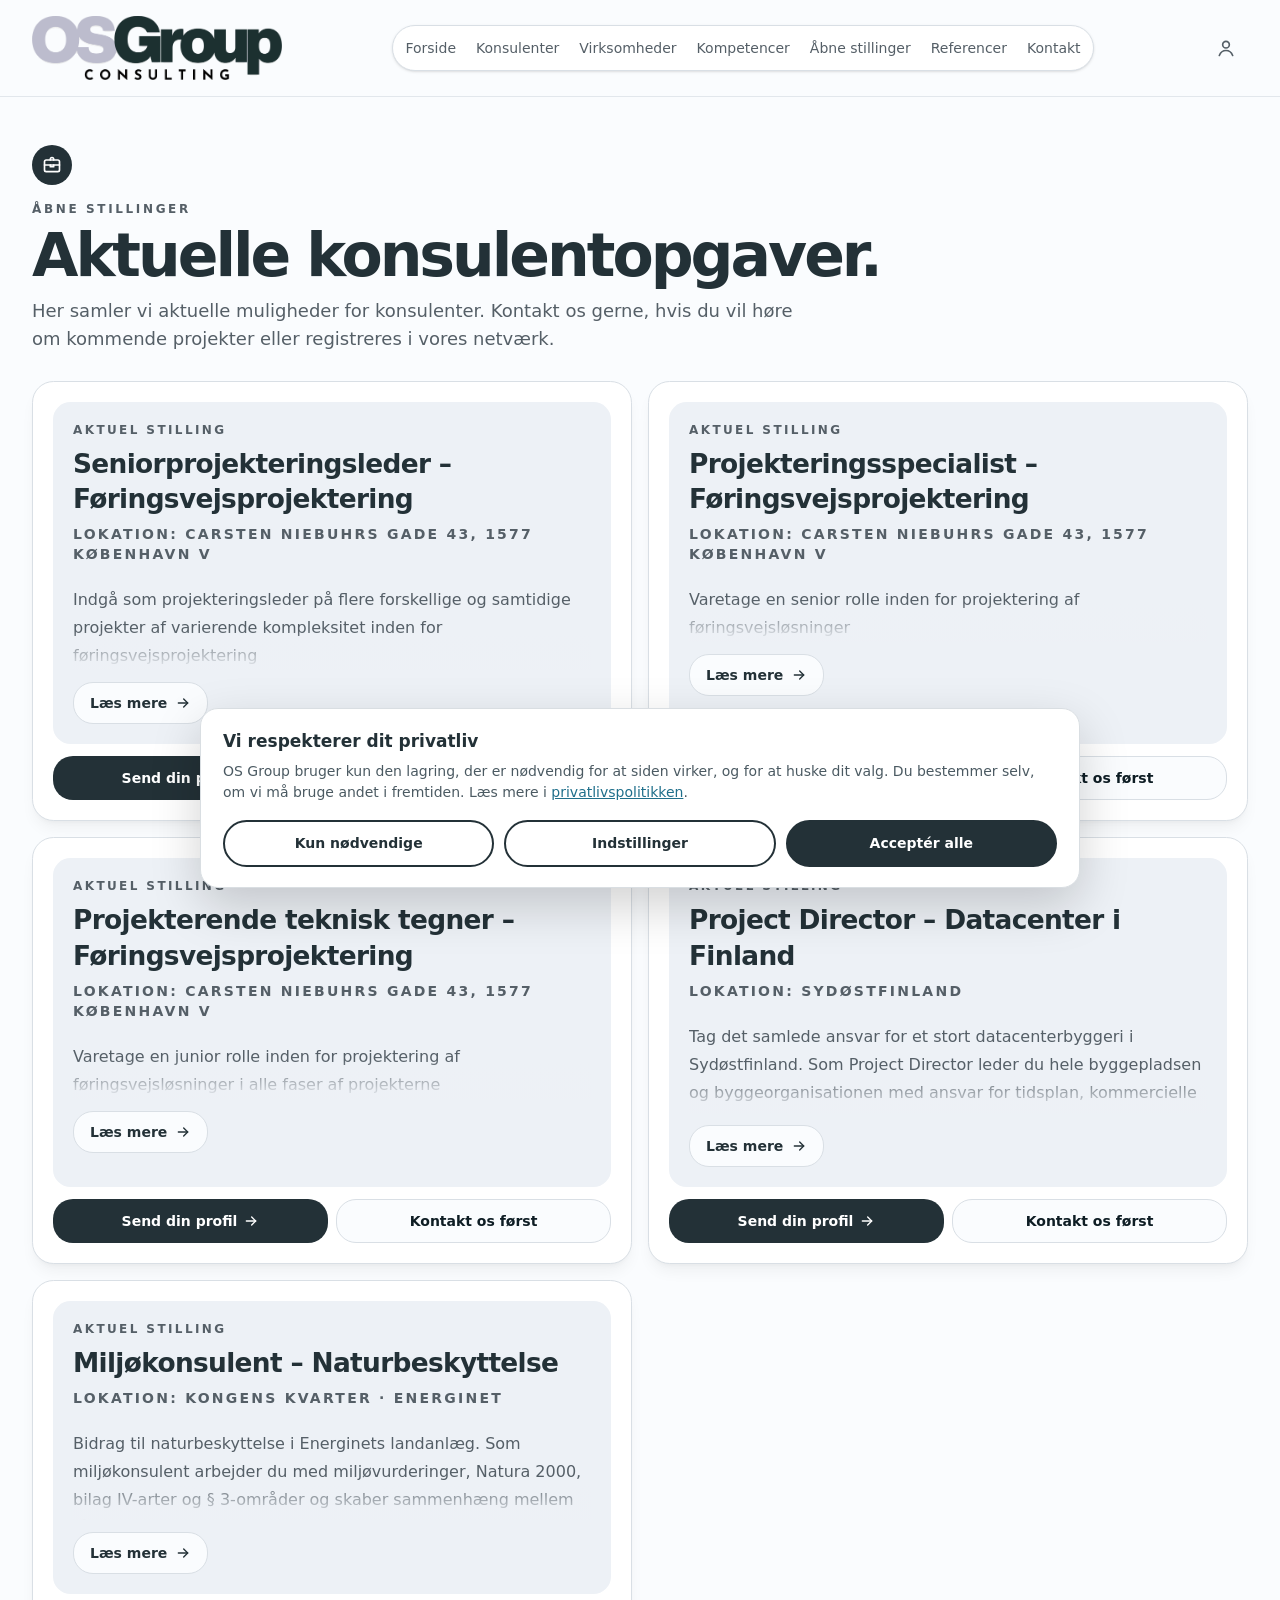
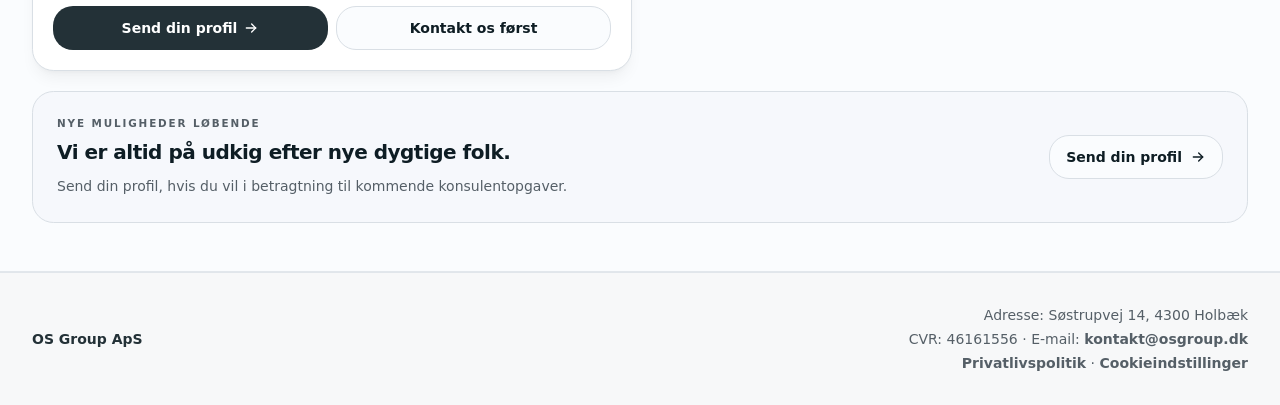
==== commit 3737c29d: "Jobopslag opdateret fra udbudsplatformen" ====
--- a/aabne-stillinger/index.html
+++ b/aabne-stillinger/index.html
@@ -23,7 +23,7 @@
     <title>Åbne konsulentopgaver | OS Group</title>
   <link rel="stylesheet" href="/styles.css"><link rel="canonical" href="https://www.osgroup.dk/aabne-stillinger"></head>
   <body>
-    <div id="root"><main class="min-h-screen overflow-hidden bg-background text-foreground"><header class="sticky top-0 z-30 border-b border-border/70 bg-background/92 backdrop-blur-xl"><div class="mx-auto flex max-w-[90rem] items-center justify-between gap-4 px-3 py-4 sm:px-6 lg:flex-wrap lg:gap-x-4 lg:gap-y-3 lg:px-8 xl:flex-nowrap"><a href="/" aria-label="OS Group forside" class="flex min-w-0 shrink-0 items-center"><img src="/logo.png" alt="OS Group" width="860" height="219" decoding="async" fetchpriority="high" class="h-16 w-auto max-w-[min(220px,calc(100vw-136px))] object-contain sm:h-20 sm:max-w-[300px] lg:h-16 lg:max-w-[250px] 2xl:h-20 2xl:max-w-[315px]"></a><nav aria-label="Hovedmenu" class="hidden items-center gap-1 rounded-full border border-border bg-card p-1 text-sm text-muted-foreground shadow-sm lg:order-3 lg:flex lg:w-full lg:justify-center xl:order-none xl:w-auto"><a href="/" class="whitespace-nowrap rounded-full px-3 py-2 transition hover:bg-secondary hover:text-foreground xl:px-2 2xl:px-3">Forside</a><a href="/for-konsulenter" class="whitespace-nowrap rounded-full px-3 py-2 transition hover:bg-secondary hover:text-foreground xl:px-2 2xl:px-3">Konsulenter</a><a href="/for-virksomheder" class="whitespace-nowrap rounded-full px-3 py-2 transition hover:bg-secondary hover:text-foreground xl:px-2 2xl:px-3">Virksomheder</a><a href="/kompetencer" class="whitespace-nowrap rounded-full px-3 py-2 transition hover:bg-secondary hover:text-foreground xl:px-2 2xl:px-3">Kompetencer</a><a href="/aabne-stillinger" class="whitespace-nowrap rounded-full px-3 py-2 transition hover:bg-secondary hover:text-foreground xl:px-2 2xl:px-3">Åbne stillinger</a><a href="/referencer" class="whitespace-nowrap rounded-full px-3 py-2 transition hover:bg-secondary hover:text-foreground xl:px-2 2xl:px-3">Referencer</a><a href="/#kontakt" class="whitespace-nowrap rounded-full px-3 py-2 transition hover:bg-secondary hover:text-foreground xl:px-2 2xl:px-3">Kontakt</a></nav><div class="flex shrink-0 items-center gap-2"><div aria-label="Language selector" class="hidden rounded-full border border-border bg-card p-1 text-xs font-bold shadow-sm sm:flex"><button type="button" class="rounded-full px-3 py-2 transition bg-[#233137] text-white">🇩🇰 DA</button><button type="button" class="rounded-full px-3 py-2 transition text-muted-foreground hover:text-foreground">🇬🇧 EN</button></div><button type="button" aria-label="Åbn menu" aria-expanded="false" class="inline-flex h-11 w-11 items-center justify-center rounded-full border border-border bg-card text-[#233137] shadow-sm transition hover:bg-secondary lg:hidden dark:text-foreground"><svg viewBox="0 0 24 24" fill="none" stroke="currentColor" stroke-width="2" stroke-linecap="round" stroke-linejoin="round" aria-hidden="true" class="h-5 w-5"><path d="M4 7h16"></path><path d="M4 12h16"></path><path d="M4 17h16"></path></svg></button><a href="https://udbud.osgroup.dk" aria-label="Log ind på OS Group Udbudsportal" title="Log ind på OS Group Udbudsportal" class="inline-flex h-11 w-11 shrink-0 items-center justify-center rounded-full text-muted-foreground transition hover:bg-secondary hover:text-foreground focus-visible:outline-none focus-visible:ring-2 focus-visible:ring-ring focus-visible:ring-offset-2"><svg viewBox="0 0 24 24" fill="none" stroke="currentColor" stroke-width="2" stroke-linecap="round" stroke-linejoin="round" aria-hidden="true" class="h-5 w-5"><circle cx="12" cy="8" r="4"></circle><path d="M4 21c1.5-4 4.5-6 8-6s6.5 2 8 6"></path></svg></a></div></div></header><section class="relative min-h-[calc(100vh-140px)] border-b border-border/70"><div class="absolute inset-x-0 top-0 -z-10 h-[520px] bg-[radial-gradient(circle_at_top_right,rgba(183,186,197,0.24),transparent_34%),linear-gradient(180deg,rgba(247,248,249,0.95),rgba(255,255,255,0))] dark:bg-[radial-gradient(circle_at_top_right,rgba(183,186,197,0.12),transparent_34%),linear-gradient(180deg,rgba(36,49,55,0.38),rgba(10,14,16,0))]"></div><div class="mx-auto max-w-7xl px-5 py-7 sm:px-8 sm:py-12"><div class="max-w-4xl"><div class="flex h-10 w-10 items-center justify-center rounded-xl bg-[#233137] text-white dark:bg-primary dark:text-primary-foreground"><svg viewBox="0 0 24 24" fill="none" stroke="currentColor" stroke-width="2" stroke-linecap="round" stroke-linejoin="round" aria-hidden="true" class="h-5 w-5"><path d="M10 6V5a2 2 0 0 1 2-2h0a2 2 0 0 1 2 2v1"></path><rect x="3" y="6" width="18" height="14" rx="2"></rect><path d="M3 12h18"></path><path d="M10 12v2h4v-2"></path></svg></div><p class="mt-4 text-xs font-black uppercase tracking-[0.22em] text-muted-foreground">Åbne stillinger</p><h1 class="mt-2 max-w-5xl text-3xl font-black tracking-[-0.05em] text-[#233137] sm:text-5xl lg:text-6xl dark:text-foreground">Aktuelle konsulentopgaver.</h1><p class="mt-3 max-w-3xl text-sm leading-6 text-muted-foreground sm:text-lg sm:leading-7">Her samler vi aktuelle muligheder for konsulenter. Kontakt os gerne, hvis du vil høre om kommende projekter eller registreres i vores netværk.</p></div><div class="mt-7 space-y-5"><div class="grid gap-4 lg:grid-cols-2"><article class="group/job flex h-full flex-col rounded-[1.35rem] border border-border bg-card p-3 shadow-lg shadow-slate-950/5 sm:p-5"><div class="flex flex-1 flex-col rounded-[1.1rem] bg-secondary p-3.5 sm:p-5"><p class="text-xs font-black uppercase tracking-[0.2em] text-muted-foreground">Aktuel stilling</p><h2 class="mt-2 text-2xl font-black tracking-tight text-[#233137] lg:text-[1.65rem] dark:text-foreground">Seniorprojekteringsleder – Føringsveje</h2><div class="mt-2 flex flex-wrap gap-2 text-xs font-bold uppercase tracking-[0.16em] text-muted-foreground sm:text-sm"><span>Lokation: København V · Banedanmark</span><span class="text-[#233137] dark:text-foreground">•</span><span>Deadline: 3. december 2026 kl. 14.00</span></div><section class="mt-4 max-h-24 overflow-hidden text-sm leading-6 text-muted-foreground group-has-[[open]]/job:max-h-none group-has-[[open]]/job:overflow-visible sm:text-base sm:leading-7"><p class="mt-1.5">Vi søger en erfaren seniorprojekteringsleder til Banedanmarks team for føringsvejsprojektering. Du leder projekteringen på flere samtidige jernbaneprojekter, er fagleder ved egenprojektering af føringsveje og følger projekterne gennem alle faser.</p></section><div class="pointer-events-none -mt-10 h-10 bg-gradient-to-t from-secondary to-transparent group-has-[[open]]/job:hidden"></div><details class="group mt-3"><summary class="inline-flex cursor-pointer list-none items-center gap-2 rounded-xl border border-border bg-background px-4 py-2.5 text-sm font-black text-[#233137] transition hover:-translate-y-0.5 hover:shadow-md dark:text-foreground [&amp;::-webkit-details-marker]:hidden"><span class="group-open:hidden">Læs mere</span><span class="hidden group-open:inline">Vis mindre</span><svg viewBox="0 0 24 24" fill="none" stroke="currentColor" stroke-width="2" stroke-linecap="round" stroke-linejoin="round" aria-hidden="true" class="h-4 w-4 transition group-open:rotate-90"><path d="M5 12h14"></path><path d="m13 6 6 6-6 6"></path></svg></summary><div class="mt-5 space-y-5 text-sm leading-6 text-muted-foreground sm:text-base sm:leading-7"><section><h3 class="font-black text-[#233137] dark:text-foreground">Opgave og rammer</h3><ul class="mt-3 space-y-2 text-sm font-semibold text-[#233137] dark:text-foreground"><li class="flex gap-2.5"><svg viewBox="0 0 24 24" fill="none" stroke="currentColor" stroke-width="2" stroke-linecap="round" stroke-linejoin="round" aria-hidden="true" class="mt-0.5 h-4 w-4 shrink-0"><circle cx="12" cy="12" r="9"></circle><path d="m8.5 12.5 2.2 2.2 4.8-5.4"></path></svg><span>Arbejdssted: Carsten Niebuhrs Gade 43, 1577 København V. Fysisk fremmøde, medmindre andet aftales. Arbejde fra andre af Banedanmarks lokationer kan forekomme i mindre omfang.</span></li><li class="flex gap-2.5"><svg viewBox="0 0 24 24" fill="none" stroke="currentColor" stroke-width="2" stroke-linecap="round" stroke-linejoin="round" aria-hidden="true" class="mt-0.5 h-4 w-4 shrink-0"><circle cx="12" cy="12" r="9"></circle><path d="m8.5 12.5 2.2 2.2 4.8-5.4"></path></svg><span>Omfang: 25 timer om ugen inden for normal arbejdstid, hverdage kl. 8–17.</span></li><li class="flex gap-2.5"><svg viewBox="0 0 24 24" fill="none" stroke="currentColor" stroke-width="2" stroke-linecap="round" stroke-linejoin="round" aria-hidden="true" class="mt-0.5 h-4 w-4 shrink-0"><circle cx="12" cy="12" r="9"></circle><path d="m8.5 12.5 2.2 2.2 4.8-5.4"></path></svg><span>Periode: 4. januar 2027 til og med 31. december 2027.</span></li><li class="flex gap-2.5"><svg viewBox="0 0 24 24" fill="none" stroke="currentColor" stroke-width="2" stroke-linecap="round" stroke-linejoin="round" aria-hidden="true" class="mt-0.5 h-4 w-4 shrink-0"><circle cx="12" cy="12" r="9"></circle><path d="m8.5 12.5 2.2 2.2 4.8-5.4"></path></svg><span>Du indgår i et team på tre ressourcepersoner inden for føringsvejsprojektering, men skal også kunne arbejde selvstændigt på andre af Banedanmarks projekter.</span></li><li class="flex gap-2.5"><svg viewBox="0 0 24 24" fill="none" stroke="currentColor" stroke-width="2" stroke-linecap="round" stroke-linejoin="round" aria-hidden="true" class="mt-0.5 h-4 w-4 shrink-0"><circle cx="12" cy="12" r="9"></circle><path d="m8.5 12.5 2.2 2.2 4.8-5.4"></path></svg><span>Sidemandsoplæring af Banedanmarks interne ressourcer inden for dit fagområde samt optimering af processer og arbejdsgange.</span></li><li class="flex gap-2.5"><svg viewBox="0 0 24 24" fill="none" stroke="currentColor" stroke-width="2" stroke-linecap="round" stroke-linejoin="round" aria-hidden="true" class="mt-0.5 h-4 w-4 shrink-0"><circle cx="12" cy="12" r="9"></circle><path d="m8.5 12.5 2.2 2.2 4.8-5.4"></path></svg><span>Projekteringsledelse af føringsvejsprojekter, herunder ledelse af eksterne rådgivere på andre projekter.</span></li><li class="flex gap-2.5"><svg viewBox="0 0 24 24" fill="none" stroke="currentColor" stroke-width="2" stroke-linecap="round" stroke-linejoin="round" aria-hidden="true" class="mt-0.5 h-4 w-4 shrink-0"><circle cx="12" cy="12" r="9"></circle><path d="m8.5 12.5 2.2 2.2 4.8-5.4"></path></svg><span>Grænsefladehåndtering med andre fag, herunder spor, broer og konstruktioner, geoteknik, afvanding, arealer og miljø.</span></li><li class="flex gap-2.5"><svg viewBox="0 0 24 24" fill="none" stroke="currentColor" stroke-width="2" stroke-linecap="round" stroke-linejoin="round" aria-hidden="true" class="mt-0.5 h-4 w-4 shrink-0"><circle cx="12" cy="12" r="9"></circle><path d="m8.5 12.5 2.2 2.2 4.8-5.4"></path></svg><span>Tilvejebringelse af baggrundsviden, bl.a. kabel-id, og standardisering af ydelser omkring kabel-id, fx input til udbud af rammeaftale.</span></li><li class="flex gap-2.5"><svg viewBox="0 0 24 24" fill="none" stroke="currentColor" stroke-width="2" stroke-linecap="round" stroke-linejoin="round" aria-hidden="true" class="mt-0.5 h-4 w-4 shrink-0"><circle cx="12" cy="12" r="9"></circle><path d="m8.5 12.5 2.2 2.2 4.8-5.4"></path></svg><span>Øvrige opgaver efter Banedanmarks funktionsbeskrivelse for projekteringsledere.</span></li></ul></section><section><h3 class="font-black text-[#233137] dark:text-foreground">Vi søger</h3><ul class="mt-3 space-y-2 text-sm font-semibold text-[#233137] dark:text-foreground"><li class="flex gap-2.5"><svg viewBox="0 0 24 24" fill="none" stroke="currentColor" stroke-width="2" stroke-linecap="round" stroke-linejoin="round" aria-hidden="true" class="mt-0.5 h-4 w-4 shrink-0"><circle cx="12" cy="12" r="9"></circle><path d="m8.5 12.5 2.2 2.2 4.8-5.4"></path></svg><span>Minimum otte års samlet erfaring som projekteringsleder inden for føringsveje, sikring eller stærkstrøm.</span></li><li class="flex gap-2.5"><svg viewBox="0 0 24 24" fill="none" stroke="currentColor" stroke-width="2" stroke-linecap="round" stroke-linejoin="round" aria-hidden="true" class="mt-0.5 h-4 w-4 shrink-0"><circle cx="12" cy="12" r="9"></circle><path d="m8.5 12.5 2.2 2.2 4.8-5.4"></path></svg><span>Erfaring som projekteringsleder for føringsveje, sikring eller stærkstrøm på mindst tre jernbaneprojekter, hver med en anlægssum over 200 mio. kr.</span></li><li class="flex gap-2.5"><svg viewBox="0 0 24 24" fill="none" stroke="currentColor" stroke-width="2" stroke-linecap="round" stroke-linejoin="round" aria-hidden="true" class="mt-0.5 h-4 w-4 shrink-0"><circle cx="12" cy="12" r="9"></circle><path d="m8.5 12.5 2.2 2.2 4.8-5.4"></path></svg><span>Begge mindstekrav skal være opfyldt.</span></li><li class="flex gap-2.5"><svg viewBox="0 0 24 24" fill="none" stroke="currentColor" stroke-width="2" stroke-linecap="round" stroke-linejoin="round" aria-hidden="true" class="mt-0.5 h-4 w-4 shrink-0"><circle cx="12" cy="12" r="9"></circle><path d="m8.5 12.5 2.2 2.2 4.8-5.4"></path></svg><span>Arbejdssproget er dansk.</span></li><li class="flex gap-2.5"><svg viewBox="0 0 24 24" fill="none" stroke="currentColor" stroke-width="2" stroke-linecap="round" stroke-linejoin="round" aria-hidden="true" class="mt-0.5 h-4 w-4 shrink-0"><circle cx="12" cy="12" r="9"></circle><path d="m8.5 12.5 2.2 2.2 4.8-5.4"></path></svg><span>CV på højst tre A4-sider med navn, relevant uddannelse, nuværende ansættelsessted og ansvarsområder, tidligere ansættelser samt relevante opgaver med rolle og periode (start- og slutmåned/-år).</span></li></ul></section><section><h3 class="font-black text-[#233137] dark:text-foreground">Det er en fordel, hvis du har erfaring med</h3><ul class="mt-3 space-y-2 text-sm font-semibold text-[#233137] dark:text-foreground"><li class="flex gap-2.5"><svg viewBox="0 0 24 24" fill="none" stroke="currentColor" stroke-width="2" stroke-linecap="round" stroke-linejoin="round" aria-hidden="true" class="mt-0.5 h-4 w-4 shrink-0"><circle cx="12" cy="12" r="9"></circle><path d="m8.5 12.5 2.2 2.2 4.8-5.4"></path></svg><span>Udførelse og/eller projektering af opgravningsfri metoder, fx styrbare underføringer.</span></li><li class="flex gap-2.5"><svg viewBox="0 0 24 24" fill="none" stroke="currentColor" stroke-width="2" stroke-linecap="round" stroke-linejoin="round" aria-hidden="true" class="mt-0.5 h-4 w-4 shrink-0"><circle cx="12" cy="12" r="9"></circle><path d="m8.5 12.5 2.2 2.2 4.8-5.4"></path></svg><span>Føringsveje, sikring og/eller stærkstrøm på større jernbaneprojekter i sammenhæng med spor, broer eller perronprojektering.</span></li><li class="flex gap-2.5"><svg viewBox="0 0 24 24" fill="none" stroke="currentColor" stroke-width="2" stroke-linecap="round" stroke-linejoin="round" aria-hidden="true" class="mt-0.5 h-4 w-4 shrink-0"><circle cx="12" cy="12" r="9"></circle><path d="m8.5 12.5 2.2 2.2 4.8-5.4"></path></svg><span>Koordinering af alle jernbanefaglige fag, herunder spor, sikring, afvanding, perroner, geoteknik, CSM-RA og BIM/CAD.</span></li><li class="flex gap-2.5"><svg viewBox="0 0 24 24" fill="none" stroke="currentColor" stroke-width="2" stroke-linecap="round" stroke-linejoin="round" aria-hidden="true" class="mt-0.5 h-4 w-4 shrink-0"><circle cx="12" cy="12" r="9"></circle><path d="m8.5 12.5 2.2 2.2 4.8-5.4"></path></svg><span>Udarbejdelse af grundlagsmateriale til fx kabelidentifikation.</span></li><li class="flex gap-2.5"><svg viewBox="0 0 24 24" fill="none" stroke="currentColor" stroke-width="2" stroke-linecap="round" stroke-linejoin="round" aria-hidden="true" class="mt-0.5 h-4 w-4 shrink-0"><circle cx="12" cy="12" r="9"></circle><path d="m8.5 12.5 2.2 2.2 4.8-5.4"></path></svg><span>Udarbejdelse af udbudsmateriale for jernbaneprojekter.</span></li></ul></section></div></details></div><div class="mt-3 grid grid-cols-2 gap-2"><a href="mailto:kontakt@osgroup.dk?subject=Seniorprojekteringsleder%20%E2%80%93%20F%C3%B8ringsveje%20-%20konsulentprofil&amp;body=Hej%20OS%20Group%0A%0AJeg%20vedh%C3%A6fter%20mit%20CV%20til%20denne%20mail.%0A%0AMed%20venlig%20hilsen%0A" class="inline-flex min-h-11 items-center justify-center gap-1.5 rounded-xl bg-[#233137] px-3 py-2.5 text-center text-xs font-bold text-white transition hover:-translate-y-0.5 hover:shadow-md sm:text-sm dark:bg-primary dark:text-primary-foreground">Send din profil<svg viewBox="0 0 24 24" fill="none" stroke="currentColor" stroke-width="2" stroke-linecap="round" stroke-linejoin="round" aria-hidden="true" class="h-4 w-4"><path d="M5 12h14"></path><path d="m13 6 6 6-6 6"></path></svg></a><a href="/#kontakt" class="inline-flex min-h-11 items-center justify-center gap-1.5 rounded-xl border border-border bg-background px-3 py-2.5 text-center text-xs font-bold transition hover:-translate-y-0.5 hover:shadow-md sm:text-sm">Kontakt os først</a></div></article><article class="group/job flex h-full flex-col rounded-[1.35rem] border border-border bg-card p-3 shadow-lg shadow-slate-950/5 sm:p-5"><div class="flex flex-1 flex-col rounded-[1.1rem] bg-secondary p-3.5 sm:p-5"><p class="text-xs font-black uppercase tracking-[0.2em] text-muted-foreground">Aktuel stilling</p><h2 class="mt-2 text-2xl font-black tracking-tight text-[#233137] lg:text-[1.65rem] dark:text-foreground">Projekteringsspecialist – Føringsveje (BN1-13)</h2><div class="mt-2 flex flex-wrap gap-2 text-xs font-bold uppercase tracking-[0.16em] text-muted-foreground sm:text-sm"><span>Lokation: København V · Banedanmark</span><span class="text-[#233137] dark:text-foreground">•</span><span>Deadline: 3. december 2026 kl. 14.00</span></div><section class="mt-4 max-h-24 overflow-hidden text-sm leading-6 text-muted-foreground group-has-[[open]]/job:max-h-none group-has-[[open]]/job:overflow-visible sm:text-base sm:leading-7"><p class="mt-1.5">Vi søger en erfaren projekteringsspecialist i føringsveje til Banedanmark. Du har en seniorrolle i fastlæggelse og design af nye føringsveje og udvikler metoder til håndtering af eksisterende anlæg, også i forbindelse med sporfornyelser og opgraderinger af strækninger.</p></section><div class="pointer-events-none -mt-10 h-10 bg-gradient-to-t from-secondary to-transparent group-has-[[open]]/job:hidden"></div><details class="group mt-3"><summary class="inline-flex cursor-pointer list-none items-center gap-2 rounded-xl border border-border bg-background px-4 py-2.5 text-sm font-black text-[#233137] transition hover:-translate-y-0.5 hover:shadow-md dark:text-foreground [&amp;::-webkit-details-marker]:hidden"><span class="group-open:hidden">Læs mere</span><span class="hidden group-open:inline">Vis mindre</span><svg viewBox="0 0 24 24" fill="none" stroke="currentColor" stroke-width="2" stroke-linecap="round" stroke-linejoin="round" aria-hidden="true" class="h-4 w-4 transition group-open:rotate-90"><path d="M5 12h14"></path><path d="m13 6 6 6-6 6"></path></svg></summary><div class="mt-5 space-y-5 text-sm leading-6 text-muted-foreground sm:text-base sm:leading-7"><section><h3 class="font-black text-[#233137] dark:text-foreground">Opgave og rammer</h3><ul class="mt-3 space-y-2 text-sm font-semibold text-[#233137] dark:text-foreground"><li class="flex gap-2.5"><svg viewBox="0 0 24 24" fill="none" stroke="currentColor" stroke-width="2" stroke-linecap="round" stroke-linejoin="round" aria-hidden="true" class="mt-0.5 h-4 w-4 shrink-0"><circle cx="12" cy="12" r="9"></circle><path d="m8.5 12.5 2.2 2.2 4.8-5.4"></path></svg><span>Arbejdssted: Carsten Niebuhrs Gade 43, 1577 København V. Fysisk fremmøde, medmindre andet aftales. Arbejde fra andre af Banedanmarks lokationer kan forekomme i mindre omfang.</span></li><li class="flex gap-2.5"><svg viewBox="0 0 24 24" fill="none" stroke="currentColor" stroke-width="2" stroke-linecap="round" stroke-linejoin="round" aria-hidden="true" class="mt-0.5 h-4 w-4 shrink-0"><circle cx="12" cy="12" r="9"></circle><path d="m8.5 12.5 2.2 2.2 4.8-5.4"></path></svg><span>Omfang: 15 timer om ugen inden for normal arbejdstid, hverdage kl. 8–17.</span></li><li class="flex gap-2.5"><svg viewBox="0 0 24 24" fill="none" stroke="currentColor" stroke-width="2" stroke-linecap="round" stroke-linejoin="round" aria-hidden="true" class="mt-0.5 h-4 w-4 shrink-0"><circle cx="12" cy="12" r="9"></circle><path d="m8.5 12.5 2.2 2.2 4.8-5.4"></path></svg><span>Periode: 4. januar 2027 til og med 31. december 2027.</span></li><li class="flex gap-2.5"><svg viewBox="0 0 24 24" fill="none" stroke="currentColor" stroke-width="2" stroke-linecap="round" stroke-linejoin="round" aria-hidden="true" class="mt-0.5 h-4 w-4 shrink-0"><circle cx="12" cy="12" r="9"></circle><path d="m8.5 12.5 2.2 2.2 4.8-5.4"></path></svg><span>Du indgår i et team på tre ressourcepersoner inden for føringsvejsprojektering, men skal også kunne arbejde selvstændigt på andre af Banedanmarks projekter.</span></li><li class="flex gap-2.5"><svg viewBox="0 0 24 24" fill="none" stroke="currentColor" stroke-width="2" stroke-linecap="round" stroke-linejoin="round" aria-hidden="true" class="mt-0.5 h-4 w-4 shrink-0"><circle cx="12" cy="12" r="9"></circle><path d="m8.5 12.5 2.2 2.2 4.8-5.4"></path></svg><span>Sidemandsoplæring af Banedanmarks interne ressourcer inden for dit fagområde samt optimering af processer og arbejdsgange.</span></li><li class="flex gap-2.5"><svg viewBox="0 0 24 24" fill="none" stroke="currentColor" stroke-width="2" stroke-linecap="round" stroke-linejoin="round" aria-hidden="true" class="mt-0.5 h-4 w-4 shrink-0"><circle cx="12" cy="12" r="9"></circle><path d="m8.5 12.5 2.2 2.2 4.8-5.4"></path></svg><span>Projektering af opgravningsfri metoder, herunder STUX og NUTX, samt gennempresninger.</span></li><li class="flex gap-2.5"><svg viewBox="0 0 24 24" fill="none" stroke="currentColor" stroke-width="2" stroke-linecap="round" stroke-linejoin="round" aria-hidden="true" class="mt-0.5 h-4 w-4 shrink-0"><circle cx="12" cy="12" r="9"></circle><path d="m8.5 12.5 2.2 2.2 4.8-5.4"></path></svg><span>Projektering af kabelrender og øvrige føringsveje.</span></li><li class="flex gap-2.5"><svg viewBox="0 0 24 24" fill="none" stroke="currentColor" stroke-width="2" stroke-linecap="round" stroke-linejoin="round" aria-hidden="true" class="mt-0.5 h-4 w-4 shrink-0"><circle cx="12" cy="12" r="9"></circle><path d="m8.5 12.5 2.2 2.2 4.8-5.4"></path></svg><span>Metodebeskrivelser for eksisterende føringsveje og metoder for bæreevneeftervisning af eksisterende ledningsanlæg ved last- og/eller hastighedsopgradering.</span></li><li class="flex gap-2.5"><svg viewBox="0 0 24 24" fill="none" stroke="currentColor" stroke-width="2" stroke-linecap="round" stroke-linejoin="round" aria-hidden="true" class="mt-0.5 h-4 w-4 shrink-0"><circle cx="12" cy="12" r="9"></circle><path d="m8.5 12.5 2.2 2.2 4.8-5.4"></path></svg><span>Udarbejdelse af dispensationsansøgninger efter BN1-13 og tilhørende regelsæt.</span></li><li class="flex gap-2.5"><svg viewBox="0 0 24 24" fill="none" stroke="currentColor" stroke-width="2" stroke-linecap="round" stroke-linejoin="round" aria-hidden="true" class="mt-0.5 h-4 w-4 shrink-0"><circle cx="12" cy="12" r="9"></circle><path d="m8.5 12.5 2.2 2.2 4.8-5.4"></path></svg><span>Grænsefladekoordinering med øvrige fag i fagpakken føringsveje, herunder ved sporfornyelser.</span></li></ul></section><section><h3 class="font-black text-[#233137] dark:text-foreground">Vi søger</h3><ul class="mt-3 space-y-2 text-sm font-semibold text-[#233137] dark:text-foreground"><li class="flex gap-2.5"><svg viewBox="0 0 24 24" fill="none" stroke="currentColor" stroke-width="2" stroke-linecap="round" stroke-linejoin="round" aria-hidden="true" class="mt-0.5 h-4 w-4 shrink-0"><circle cx="12" cy="12" r="9"></circle><path d="m8.5 12.5 2.2 2.2 4.8-5.4"></path></svg><span>Minimum fem års sammenhængende erfaring med faget føringsveje.</span></li><li class="flex gap-2.5"><svg viewBox="0 0 24 24" fill="none" stroke="currentColor" stroke-width="2" stroke-linecap="round" stroke-linejoin="round" aria-hidden="true" class="mt-0.5 h-4 w-4 shrink-0"><circle cx="12" cy="12" r="9"></circle><path d="m8.5 12.5 2.2 2.2 4.8-5.4"></path></svg><span>Godkendt som BN1-13-rådgiver hos Banedanmark senest 3. december 2026.</span></li><li class="flex gap-2.5"><svg viewBox="0 0 24 24" fill="none" stroke="currentColor" stroke-width="2" stroke-linecap="round" stroke-linejoin="round" aria-hidden="true" class="mt-0.5 h-4 w-4 shrink-0"><circle cx="12" cy="12" r="9"></circle><path d="m8.5 12.5 2.2 2.2 4.8-5.4"></path></svg><span>Erfaring med rørberegninger/bæreevneeftervisninger efter BN1-13.</span></li><li class="flex gap-2.5"><svg viewBox="0 0 24 24" fill="none" stroke="currentColor" stroke-width="2" stroke-linecap="round" stroke-linejoin="round" aria-hidden="true" class="mt-0.5 h-4 w-4 shrink-0"><circle cx="12" cy="12" r="9"></circle><path d="m8.5 12.5 2.2 2.2 4.8-5.4"></path></svg><span>Alle tre mindstekrav skal være opfyldt.</span></li><li class="flex gap-2.5"><svg viewBox="0 0 24 24" fill="none" stroke="currentColor" stroke-width="2" stroke-linecap="round" stroke-linejoin="round" aria-hidden="true" class="mt-0.5 h-4 w-4 shrink-0"><circle cx="12" cy="12" r="9"></circle><path d="m8.5 12.5 2.2 2.2 4.8-5.4"></path></svg><span>Arbejdssproget er dansk.</span></li><li class="flex gap-2.5"><svg viewBox="0 0 24 24" fill="none" stroke="currentColor" stroke-width="2" stroke-linecap="round" stroke-linejoin="round" aria-hidden="true" class="mt-0.5 h-4 w-4 shrink-0"><circle cx="12" cy="12" r="9"></circle><path d="m8.5 12.5 2.2 2.2 4.8-5.4"></path></svg><span>CV på højst tre A4-sider med navn, relevant uddannelse, nuværende ansættelsessted og ansvarsområder, tidligere ansættelser samt relevante opgaver med rolle og periode (start- og slutmåned/-år).</span></li></ul></section><section><h3 class="font-black text-[#233137] dark:text-foreground">Det er en fordel, hvis du har erfaring med</h3><ul class="mt-3 space-y-2 text-sm font-semibold text-[#233137] dark:text-foreground"><li class="flex gap-2.5"><svg viewBox="0 0 24 24" fill="none" stroke="currentColor" stroke-width="2" stroke-linecap="round" stroke-linejoin="round" aria-hidden="true" class="mt-0.5 h-4 w-4 shrink-0"><circle cx="12" cy="12" r="9"></circle><path d="m8.5 12.5 2.2 2.2 4.8-5.4"></path></svg><span>Projektering af styrede underboringer (STUX og NUTX) og gennempresninger.</span></li><li class="flex gap-2.5"><svg viewBox="0 0 24 24" fill="none" stroke="currentColor" stroke-width="2" stroke-linecap="round" stroke-linejoin="round" aria-hidden="true" class="mt-0.5 h-4 w-4 shrink-0"><circle cx="12" cy="12" r="9"></circle><path d="m8.5 12.5 2.2 2.2 4.8-5.4"></path></svg><span>Projektering af kabelrender og andre føringsveje.</span></li><li class="flex gap-2.5"><svg viewBox="0 0 24 24" fill="none" stroke="currentColor" stroke-width="2" stroke-linecap="round" stroke-linejoin="round" aria-hidden="true" class="mt-0.5 h-4 w-4 shrink-0"><circle cx="12" cy="12" r="9"></circle><path d="m8.5 12.5 2.2 2.2 4.8-5.4"></path></svg><span>Dispensationsansøgninger efter BN1-13.</span></li><li class="flex gap-2.5"><svg viewBox="0 0 24 24" fill="none" stroke="currentColor" stroke-width="2" stroke-linecap="round" stroke-linejoin="round" aria-hidden="true" class="mt-0.5 h-4 w-4 shrink-0"><circle cx="12" cy="12" r="9"></circle><path d="m8.5 12.5 2.2 2.2 4.8-5.4"></path></svg><span>Projektering af føringsveje i forbindelse med sporfornyelser.</span></li></ul></section></div></details></div><div class="mt-3 grid grid-cols-2 gap-2"><a href="mailto:kontakt@osgroup.dk?subject=Projekteringsspecialist%20%E2%80%93%20F%C3%B8ringsveje%20%28BN1-13%29%20-%20konsulentprofil&amp;body=Hej%20OS%20Group%0A%0AJeg%20vedh%C3%A6fter%20mit%20CV%20til%20denne%20mail.%0A%0AMed%20venlig%20hilsen%0A" class="inline-flex min-h-11 items-center justify-center gap-1.5 rounded-xl bg-[#233137] px-3 py-2.5 text-center text-xs font-bold text-white transition hover:-translate-y-0.5 hover:shadow-md sm:text-sm dark:bg-primary dark:text-primary-foreground">Send din profil<svg viewBox="0 0 24 24" fill="none" stroke="currentColor" stroke-width="2" stroke-linecap="round" stroke-linejoin="round" aria-hidden="true" class="h-4 w-4"><path d="M5 12h14"></path><path d="m13 6 6 6-6 6"></path></svg></a><a href="/#kontakt" class="inline-flex min-h-11 items-center justify-center gap-1.5 rounded-xl border border-border bg-background px-3 py-2.5 text-center text-xs font-bold transition hover:-translate-y-0.5 hover:shadow-md sm:text-sm">Kontakt os først</a></div></article><article class="group/job flex h-full flex-col rounded-[1.35rem] border border-border bg-card p-3 shadow-lg shadow-slate-950/5 sm:p-5"><div class="flex flex-1 flex-col rounded-[1.1rem] bg-secondary p-3.5 sm:p-5"><p class="text-xs font-black uppercase tracking-[0.2em] text-muted-foreground">Aktuel stilling</p><h2 class="mt-2 text-2xl font-black tracking-tight text-[#233137] lg:text-[1.65rem] dark:text-foreground">Projekterende teknisk tegner – Føringsveje (CAD)</h2><div class="mt-2 flex flex-wrap gap-2 text-xs font-bold uppercase tracking-[0.16em] text-muted-foreground sm:text-sm"><span>Lokation: København V · Banedanmark</span><span class="text-[#233137] dark:text-foreground">•</span><span>Deadline: 3. december 2026 kl. 14.00</span></div><section class="mt-4 max-h-24 overflow-hidden text-sm leading-6 text-muted-foreground group-has-[[open]]/job:max-h-none group-has-[[open]]/job:overflow-visible sm:text-base sm:leading-7"><p class="mt-1.5">Vi søger en projekterende teknisk tegner til føringsvejsprojekter hos Banedanmark. Du projekterer i CAD og 3D i alle projektfaser og fastlægger og designer føringsvejsløsninger sammen med teamets seniorprojekteringsleder og projekteringsspecialist.</p></section><div class="pointer-events-none -mt-10 h-10 bg-gradient-to-t from-secondary to-transparent group-has-[[open]]/job:hidden"></div><details class="group mt-3"><summary class="inline-flex cursor-pointer list-none items-center gap-2 rounded-xl border border-border bg-background px-4 py-2.5 text-sm font-black text-[#233137] transition hover:-translate-y-0.5 hover:shadow-md dark:text-foreground [&amp;::-webkit-details-marker]:hidden"><span class="group-open:hidden">Læs mere</span><span class="hidden group-open:inline">Vis mindre</span><svg viewBox="0 0 24 24" fill="none" stroke="currentColor" stroke-width="2" stroke-linecap="round" stroke-linejoin="round" aria-hidden="true" class="h-4 w-4 transition group-open:rotate-90"><path d="M5 12h14"></path><path d="m13 6 6 6-6 6"></path></svg></summary><div class="mt-5 space-y-5 text-sm leading-6 text-muted-foreground sm:text-base sm:leading-7"><section><h3 class="font-black text-[#233137] dark:text-foreground">Opgave og rammer</h3><ul class="mt-3 space-y-2 text-sm font-semibold text-[#233137] dark:text-foreground"><li class="flex gap-2.5"><svg viewBox="0 0 24 24" fill="none" stroke="currentColor" stroke-width="2" stroke-linecap="round" stroke-linejoin="round" aria-hidden="true" class="mt-0.5 h-4 w-4 shrink-0"><circle cx="12" cy="12" r="9"></circle><path d="m8.5 12.5 2.2 2.2 4.8-5.4"></path></svg><span>Arbejdssted: Carsten Niebuhrs Gade 43, 1577 København V. Fysisk fremmøde, medmindre andet aftales. Arbejde fra andre af Banedanmarks lokationer kan forekomme i mindre omfang.</span></li><li class="flex gap-2.5"><svg viewBox="0 0 24 24" fill="none" stroke="currentColor" stroke-width="2" stroke-linecap="round" stroke-linejoin="round" aria-hidden="true" class="mt-0.5 h-4 w-4 shrink-0"><circle cx="12" cy="12" r="9"></circle><path d="m8.5 12.5 2.2 2.2 4.8-5.4"></path></svg><span>Omfang: 30 timer om ugen inden for normal arbejdstid, hverdage kl. 8–17.</span></li><li class="flex gap-2.5"><svg viewBox="0 0 24 24" fill="none" stroke="currentColor" stroke-width="2" stroke-linecap="round" stroke-linejoin="round" aria-hidden="true" class="mt-0.5 h-4 w-4 shrink-0"><circle cx="12" cy="12" r="9"></circle><path d="m8.5 12.5 2.2 2.2 4.8-5.4"></path></svg><span>Periode: 4. januar 2027 til og med 31. december 2027.</span></li><li class="flex gap-2.5"><svg viewBox="0 0 24 24" fill="none" stroke="currentColor" stroke-width="2" stroke-linecap="round" stroke-linejoin="round" aria-hidden="true" class="mt-0.5 h-4 w-4 shrink-0"><circle cx="12" cy="12" r="9"></circle><path d="m8.5 12.5 2.2 2.2 4.8-5.4"></path></svg><span>Du indgår i et team på tre ressourcepersoner inden for føringsvejsprojektering, men skal også kunne arbejde selvstændigt på andre af Banedanmarks projekter.</span></li><li class="flex gap-2.5"><svg viewBox="0 0 24 24" fill="none" stroke="currentColor" stroke-width="2" stroke-linecap="round" stroke-linejoin="round" aria-hidden="true" class="mt-0.5 h-4 w-4 shrink-0"><circle cx="12" cy="12" r="9"></circle><path d="m8.5 12.5 2.2 2.2 4.8-5.4"></path></svg><span>Sidemandsoplæring af Banedanmarks interne ressourcer inden for dit fagområde samt optimering af processer og arbejdsgange.</span></li><li class="flex gap-2.5"><svg viewBox="0 0 24 24" fill="none" stroke="currentColor" stroke-width="2" stroke-linecap="round" stroke-linejoin="round" aria-hidden="true" class="mt-0.5 h-4 w-4 shrink-0"><circle cx="12" cy="12" r="9"></circle><path d="m8.5 12.5 2.2 2.2 4.8-5.4"></path></svg><span>CAD-projektering af styrede underboringer, herunder STUX og NUTX, samt gennempresninger, herunder FOV- og FLP-tegninger i MicroStation og/eller AutoCAD.</span></li><li class="flex gap-2.5"><svg viewBox="0 0 24 24" fill="none" stroke="currentColor" stroke-width="2" stroke-linecap="round" stroke-linejoin="round" aria-hidden="true" class="mt-0.5 h-4 w-4 shrink-0"><circle cx="12" cy="12" r="9"></circle><path d="m8.5 12.5 2.2 2.2 4.8-5.4"></path></svg><span>CAD-projektering af kabelrender, herunder plan, tværsnit og detaljer.</span></li><li class="flex gap-2.5"><svg viewBox="0 0 24 24" fill="none" stroke="currentColor" stroke-width="2" stroke-linecap="round" stroke-linejoin="round" aria-hidden="true" class="mt-0.5 h-4 w-4 shrink-0"><circle cx="12" cy="12" r="9"></circle><path d="m8.5 12.5 2.2 2.2 4.8-5.4"></path></svg><span>3D-modellering og koordinering af føringsveje, herunder kollisionskontrol mod eksisterende ledninger og anlæg og brug af LER-data.</span></li><li class="flex gap-2.5"><svg viewBox="0 0 24 24" fill="none" stroke="currentColor" stroke-width="2" stroke-linecap="round" stroke-linejoin="round" aria-hidden="true" class="mt-0.5 h-4 w-4 shrink-0"><circle cx="12" cy="12" r="9"></circle><path d="m8.5 12.5 2.2 2.2 4.8-5.4"></path></svg><span>CAD-projektering i fagpakken føringsveje i forbindelse med sporfornyelser.</span></li></ul></section><section><h3 class="font-black text-[#233137] dark:text-foreground">Vi søger</h3><ul class="mt-3 space-y-2 text-sm font-semibold text-[#233137] dark:text-foreground"><li class="flex gap-2.5"><svg viewBox="0 0 24 24" fill="none" stroke="currentColor" stroke-width="2" stroke-linecap="round" stroke-linejoin="round" aria-hidden="true" class="mt-0.5 h-4 w-4 shrink-0"><circle cx="12" cy="12" r="9"></circle><path d="m8.5 12.5 2.2 2.2 4.8-5.4"></path></svg><span>Minimum to års sammenhængende erfaring som projekterende i CAD inden for føringsveje eller tilsvarende ledningsanlæg.</span></li><li class="flex gap-2.5"><svg viewBox="0 0 24 24" fill="none" stroke="currentColor" stroke-width="2" stroke-linecap="round" stroke-linejoin="round" aria-hidden="true" class="mt-0.5 h-4 w-4 shrink-0"><circle cx="12" cy="12" r="9"></circle><path d="m8.5 12.5 2.2 2.2 4.8-5.4"></path></svg><span>Arbejdssproget er dansk.</span></li><li class="flex gap-2.5"><svg viewBox="0 0 24 24" fill="none" stroke="currentColor" stroke-width="2" stroke-linecap="round" stroke-linejoin="round" aria-hidden="true" class="mt-0.5 h-4 w-4 shrink-0"><circle cx="12" cy="12" r="9"></circle><path d="m8.5 12.5 2.2 2.2 4.8-5.4"></path></svg><span>CV på højst tre A4-sider med navn, relevant uddannelse, nuværende ansættelsessted og ansvarsområder, tidligere ansættelser samt relevante opgaver med rolle og periode (start- og slutmåned/-år).</span></li></ul></section><section><h3 class="font-black text-[#233137] dark:text-foreground">Det er en fordel, hvis du har erfaring med</h3><ul class="mt-3 space-y-2 text-sm font-semibold text-[#233137] dark:text-foreground"><li class="flex gap-2.5"><svg viewBox="0 0 24 24" fill="none" stroke="currentColor" stroke-width="2" stroke-linecap="round" stroke-linejoin="round" aria-hidden="true" class="mt-0.5 h-4 w-4 shrink-0"><circle cx="12" cy="12" r="9"></circle><path d="m8.5 12.5 2.2 2.2 4.8-5.4"></path></svg><span>CAD-projektering af styrede underboringer (STUX og NUTX) og gennempresninger.</span></li><li class="flex gap-2.5"><svg viewBox="0 0 24 24" fill="none" stroke="currentColor" stroke-width="2" stroke-linecap="round" stroke-linejoin="round" aria-hidden="true" class="mt-0.5 h-4 w-4 shrink-0"><circle cx="12" cy="12" r="9"></circle><path d="m8.5 12.5 2.2 2.2 4.8-5.4"></path></svg><span>FOV- og FLP-tegninger i MicroStation og/eller AutoCAD.</span></li><li class="flex gap-2.5"><svg viewBox="0 0 24 24" fill="none" stroke="currentColor" stroke-width="2" stroke-linecap="round" stroke-linejoin="round" aria-hidden="true" class="mt-0.5 h-4 w-4 shrink-0"><circle cx="12" cy="12" r="9"></circle><path d="m8.5 12.5 2.2 2.2 4.8-5.4"></path></svg><span>CAD-projektering af kabelrender med plan, tværsnit og detaljer.</span></li><li class="flex gap-2.5"><svg viewBox="0 0 24 24" fill="none" stroke="currentColor" stroke-width="2" stroke-linecap="round" stroke-linejoin="round" aria-hidden="true" class="mt-0.5 h-4 w-4 shrink-0"><circle cx="12" cy="12" r="9"></circle><path d="m8.5 12.5 2.2 2.2 4.8-5.4"></path></svg><span>3D-modellering, kollisionskontrol og LER-data.</span></li><li class="flex gap-2.5"><svg viewBox="0 0 24 24" fill="none" stroke="currentColor" stroke-width="2" stroke-linecap="round" stroke-linejoin="round" aria-hidden="true" class="mt-0.5 h-4 w-4 shrink-0"><circle cx="12" cy="12" r="9"></circle><path d="m8.5 12.5 2.2 2.2 4.8-5.4"></path></svg><span>Føringsveje i forbindelse med sporfornyelser.</span></li></ul></section></div></details></div><div class="mt-3 grid grid-cols-2 gap-2"><a href="mailto:kontakt@osgroup.dk?subject=Projekterende%20teknisk%20tegner%20%E2%80%93%20F%C3%B8ringsveje%20%28CAD%29%20-%20konsulentprofil&amp;body=Hej%20OS%20Group%0A%0AJeg%20vedh%C3%A6fter%20mit%20CV%20til%20denne%20mail.%0A%0AMed%20venlig%20hilsen%0A" class="inline-flex min-h-11 items-center justify-center gap-1.5 rounded-xl bg-[#233137] px-3 py-2.5 text-center text-xs font-bold text-white transition hover:-translate-y-0.5 hover:shadow-md sm:text-sm dark:bg-primary dark:text-primary-foreground">Send din profil<svg viewBox="0 0 24 24" fill="none" stroke="currentColor" stroke-width="2" stroke-linecap="round" stroke-linejoin="round" aria-hidden="true" class="h-4 w-4"><path d="M5 12h14"></path><path d="m13 6 6 6-6 6"></path></svg></a><a href="/#kontakt" class="inline-flex min-h-11 items-center justify-center gap-1.5 rounded-xl border border-border bg-background px-3 py-2.5 text-center text-xs font-bold transition hover:-translate-y-0.5 hover:shadow-md sm:text-sm">Kontakt os først</a></div></article><article class="group/job flex h-full flex-col rounded-[1.35rem] border border-border bg-card p-3 shadow-lg shadow-slate-950/5 sm:p-5"><div class="flex flex-1 flex-col rounded-[1.1rem] bg-secondary p-3.5 sm:p-5"><p class="text-xs font-black uppercase tracking-[0.2em] text-muted-foreground">Aktuel stilling</p><h2 class="mt-2 text-2xl font-black tracking-tight text-[#233137] lg:text-[1.65rem] dark:text-foreground">Project Director – Datacenter i Finland</h2><div class="mt-2 flex flex-wrap gap-2 text-xs font-bold uppercase tracking-[0.16em] text-muted-foreground sm:text-sm"><span>Lokation: Sydøstfinland</span></div><section class="mt-4 max-h-24 overflow-hidden text-sm leading-6 text-muted-foreground group-has-[[open]]/job:max-h-none group-has-[[open]]/job:overflow-visible sm:text-base sm:leading-7"><p class="mt-1.5">Tag det samlede ansvar for et stort datacenterbyggeri i Sydøstfinland. Som Project Director leder du hele byggepladsen og byggeorganisationen med ansvar for tidsplan, kommercielle resultater, arbejdsmiljø, sikkerhed, kvalitet og endelig aflevering.</p></section><div class="pointer-events-none -mt-10 h-10 bg-gradient-to-t from-secondary to-transparent group-has-[[open]]/job:hidden"></div><details class="group mt-3"><summary class="inline-flex cursor-pointer list-none items-center gap-2 rounded-xl border border-border bg-background px-4 py-2.5 text-sm font-black text-[#233137] transition hover:-translate-y-0.5 hover:shadow-md dark:text-foreground [&amp;::-webkit-details-marker]:hidden"><span class="group-open:hidden">Læs mere</span><span class="hidden group-open:inline">Vis mindre</span><svg viewBox="0 0 24 24" fill="none" stroke="currentColor" stroke-width="2" stroke-linecap="round" stroke-linejoin="round" aria-hidden="true" class="h-4 w-4 transition group-open:rotate-90"><path d="M5 12h14"></path><path d="m13 6 6 6-6 6"></path></svg></summary><div class="mt-5 space-y-5 text-sm leading-6 text-muted-foreground sm:text-base sm:leading-7"><section><h3 class="font-black text-[#233137] dark:text-foreground">Opgave og rammer</h3><ul class="mt-3 space-y-2 text-sm font-semibold text-[#233137] dark:text-foreground"><li class="flex gap-2.5"><svg viewBox="0 0 24 24" fill="none" stroke="currentColor" stroke-width="2" stroke-linecap="round" stroke-linejoin="round" aria-hidden="true" class="mt-0.5 h-4 w-4 shrink-0"><circle cx="12" cy="12" r="9"></circle><path d="m8.5 12.5 2.2 2.2 4.8-5.4"></path></svg><span>Arbejdsform: Fysisk tilstedeværelse på byggepladsen fem dage om ugen.</span></li><li class="flex gap-2.5"><svg viewBox="0 0 24 24" fill="none" stroke="currentColor" stroke-width="2" stroke-linecap="round" stroke-linejoin="round" aria-hidden="true" class="mt-0.5 h-4 w-4 shrink-0"><circle cx="12" cy="12" r="9"></circle><path d="m8.5 12.5 2.2 2.2 4.8-5.4"></path></svg><span>Daglig ledelse af hele byggepladsen og opfølgning på, at byggeaktiviteterne følger den aftalte tidsplan.</span></li><li class="flex gap-2.5"><svg viewBox="0 0 24 24" fill="none" stroke="currentColor" stroke-width="2" stroke-linecap="round" stroke-linejoin="round" aria-hidden="true" class="mt-0.5 h-4 w-4 shrink-0"><circle cx="12" cy="12" r="9"></circle><path d="m8.5 12.5 2.2 2.2 4.8-5.4"></path></svg><span>Ledelse og koordinering af byggeledelsesteams, entreprenører og underentreprenører.</span></li><li class="flex gap-2.5"><svg viewBox="0 0 24 24" fill="none" stroke="currentColor" stroke-width="2" stroke-linecap="round" stroke-linejoin="round" aria-hidden="true" class="mt-0.5 h-4 w-4 shrink-0"><circle cx="12" cy="12" r="9"></circle><path d="m8.5 12.5 2.2 2.2 4.8-5.4"></path></svg><span>Daglige fremdriftsmøder og koordinering af aktiviteter på tværs af alle fagdiscipliner.</span></li><li class="flex gap-2.5"><svg viewBox="0 0 24 24" fill="none" stroke="currentColor" stroke-width="2" stroke-linecap="round" stroke-linejoin="round" aria-hidden="true" class="mt-0.5 h-4 w-4 shrink-0"><circle cx="12" cy="12" r="9"></circle><path d="m8.5 12.5 2.2 2.2 4.8-5.4"></path></svg><span>Opfølgning på produktivitet, ressourcer, arbejdsrækkefølge og milepæle.</span></li><li class="flex gap-2.5"><svg viewBox="0 0 24 24" fill="none" stroke="currentColor" stroke-width="2" stroke-linecap="round" stroke-linejoin="round" aria-hidden="true" class="mt-0.5 h-4 w-4 shrink-0"><circle cx="12" cy="12" r="9"></circle><path d="m8.5 12.5 2.2 2.2 4.8-5.4"></path></svg><span>Overordnet styring af anlægs-, konstruktions- og arkitektarbejder samt mekaniske, elektriske og VVS-tekniske installationer (MEP).</span></li><li class="flex gap-2.5"><svg viewBox="0 0 24 24" fill="none" stroke="currentColor" stroke-width="2" stroke-linecap="round" stroke-linejoin="round" aria-hidden="true" class="mt-0.5 h-4 w-4 shrink-0"><circle cx="12" cy="12" r="9"></circle><path d="m8.5 12.5 2.2 2.2 4.8-5.4"></path></svg><span>Sikring af høje sikkerhedsstandarder og overholdelse af gældende krav på hele byggepladsen.</span></li><li class="flex gap-2.5"><svg viewBox="0 0 24 24" fill="none" stroke="currentColor" stroke-width="2" stroke-linecap="round" stroke-linejoin="round" aria-hidden="true" class="mt-0.5 h-4 w-4 shrink-0"><circle cx="12" cy="12" r="9"></circle><path d="m8.5 12.5 2.2 2.2 4.8-5.4"></path></svg><span>Løsning af byggeproblemer, forsinkelser og tidsplansrisici.</span></li><li class="flex gap-2.5"><svg viewBox="0 0 24 24" fill="none" stroke="currentColor" stroke-width="2" stroke-linecap="round" stroke-linejoin="round" aria-hidden="true" class="mt-0.5 h-4 w-4 shrink-0"><circle cx="12" cy="12" r="9"></circle><path d="m8.5 12.5 2.2 2.2 4.8-5.4"></path></svg><span>Kvalitetskontrol og inspektioner, så arbejdet lever op til projektspecifikationerne.</span></li><li class="flex gap-2.5"><svg viewBox="0 0 24 24" fill="none" stroke="currentColor" stroke-width="2" stroke-linecap="round" stroke-linejoin="round" aria-hidden="true" class="mt-0.5 h-4 w-4 shrink-0"><circle cx="12" cy="12" r="9"></circle><path d="m8.5 12.5 2.2 2.2 4.8-5.4"></path></svg><span>Direkte rapportering om fremdrift, centrale risici og resultater til kunden og de øverste interessenter.</span></li></ul></section><section><h3 class="font-black text-[#233137] dark:text-foreground">Vi søger</h3><ul class="mt-3 space-y-2 text-sm font-semibold text-[#233137] dark:text-foreground"><li class="flex gap-2.5"><svg viewBox="0 0 24 24" fill="none" stroke="currentColor" stroke-width="2" stroke-linecap="round" stroke-linejoin="round" aria-hidden="true" class="mt-0.5 h-4 w-4 shrink-0"><circle cx="12" cy="12" r="9"></circle><path d="m8.5 12.5 2.2 2.2 4.8-5.4"></path></svg><span>Dokumenteret erfaring med succesfuld gennemførelse af store byggeprojekter.</span></li><li class="flex gap-2.5"><svg viewBox="0 0 24 24" fill="none" stroke="currentColor" stroke-width="2" stroke-linecap="round" stroke-linejoin="round" aria-hidden="true" class="mt-0.5 h-4 w-4 shrink-0"><circle cx="12" cy="12" r="9"></circle><path d="m8.5 12.5 2.2 2.2 4.8-5.4"></path></svg><span>Erfaring og ledelsesevne til at tage det fulde ansvar for en hel byggeplads.</span></li></ul></section><section><h3 class="font-black text-[#233137] dark:text-foreground">Det er en fordel, hvis du har erfaring med</h3><ul class="mt-3 space-y-2 text-sm font-semibold text-[#233137] dark:text-foreground"><li class="flex gap-2.5"><svg viewBox="0 0 24 24" fill="none" stroke="currentColor" stroke-width="2" stroke-linecap="round" stroke-linejoin="round" aria-hidden="true" class="mt-0.5 h-4 w-4 shrink-0"><circle cx="12" cy="12" r="9"></circle><path d="m8.5 12.5 2.2 2.2 4.8-5.4"></path></svg><span>Erfaring med datacentre eller andre driftskritiske byggerier (mission-critical).</span></li></ul></section></div></details></div><div class="mt-3 grid grid-cols-2 gap-2"><a href="mailto:kontakt@osgroup.dk?subject=Project%20Director%20%E2%80%93%20Datacenter%20i%20Finland%20-%20konsulentprofil&amp;body=Hej%20OS%20Group%0A%0AJeg%20vedh%C3%A6fter%20mit%20CV%20til%20denne%20mail.%0A%0AMed%20venlig%20hilsen%0A" class="inline-flex min-h-11 items-center justify-center gap-1.5 rounded-xl bg-[#233137] px-3 py-2.5 text-center text-xs font-bold text-white transition hover:-translate-y-0.5 hover:shadow-md sm:text-sm dark:bg-primary dark:text-primary-foreground">Send din profil<svg viewBox="0 0 24 24" fill="none" stroke="currentColor" stroke-width="2" stroke-linecap="round" stroke-linejoin="round" aria-hidden="true" class="h-4 w-4"><path d="M5 12h14"></path><path d="m13 6 6 6-6 6"></path></svg></a><a href="/#kontakt" class="inline-flex min-h-11 items-center justify-center gap-1.5 rounded-xl border border-border bg-background px-3 py-2.5 text-center text-xs font-bold transition hover:-translate-y-0.5 hover:shadow-md sm:text-sm">Kontakt os først</a></div></article><article class="group/job flex h-full flex-col rounded-[1.35rem] border border-border bg-card p-3 shadow-lg shadow-slate-950/5 sm:p-5"><div class="flex flex-1 flex-col rounded-[1.1rem] bg-secondary p-3.5 sm:p-5"><p class="text-xs font-black uppercase tracking-[0.2em] text-muted-foreground">Aktuel stilling</p><h2 class="mt-2 text-2xl font-black tracking-tight text-[#233137] lg:text-[1.65rem] dark:text-foreground">Miljøkonsulent – Naturbeskyttelse</h2><div class="mt-2 flex flex-wrap gap-2 text-xs font-bold uppercase tracking-[0.16em] text-muted-foreground sm:text-sm"><span>Lokation: Kongens Kvarter · Energinet</span></div><section class="mt-4 max-h-24 overflow-hidden text-sm leading-6 text-muted-foreground group-has-[[open]]/job:max-h-none group-has-[[open]]/job:overflow-visible sm:text-base sm:leading-7"><p class="mt-1.5">Bidrag til naturbeskyttelse i Energinets landanlæg. Som miljøkonsulent arbejder du med miljøvurderinger, Natura 2000, bilag IV-arter og § 3-områder og skaber sammenhæng mellem rådgivere, myndigheder, projekter og drift.</p></section><div class="pointer-events-none -mt-10 h-10 bg-gradient-to-t from-secondary to-transparent group-has-[[open]]/job:hidden"></div><details class="group mt-3"><summary class="inline-flex cursor-pointer list-none items-center gap-2 rounded-xl border border-border bg-background px-4 py-2.5 text-sm font-black text-[#233137] transition hover:-translate-y-0.5 hover:shadow-md dark:text-foreground [&amp;::-webkit-details-marker]:hidden"><span class="group-open:hidden">Læs mere</span><span class="hidden group-open:inline">Vis mindre</span><svg viewBox="0 0 24 24" fill="none" stroke="currentColor" stroke-width="2" stroke-linecap="round" stroke-linejoin="round" aria-hidden="true" class="h-4 w-4 transition group-open:rotate-90"><path d="M5 12h14"></path><path d="m13 6 6 6-6 6"></path></svg></summary><div class="mt-5 space-y-5 text-sm leading-6 text-muted-foreground sm:text-base sm:leading-7"><section><h3 class="font-black text-[#233137] dark:text-foreground">Opgave og rammer</h3><ul class="mt-3 space-y-2 text-sm font-semibold text-[#233137] dark:text-foreground"><li class="flex gap-2.5"><svg viewBox="0 0 24 24" fill="none" stroke="currentColor" stroke-width="2" stroke-linecap="round" stroke-linejoin="round" aria-hidden="true" class="mt-0.5 h-4 w-4 shrink-0"><circle cx="12" cy="12" r="9"></circle><path d="m8.5 12.5 2.2 2.2 4.8-5.4"></path></svg><span>Arbejdssted: Energinet, Kongens Kvarter. Primært kontorarbejde med fysiske møder og besigtigelser i mindre omfang efter behov.</span></li><li class="flex gap-2.5"><svg viewBox="0 0 24 24" fill="none" stroke="currentColor" stroke-width="2" stroke-linecap="round" stroke-linejoin="round" aria-hidden="true" class="mt-0.5 h-4 w-4 shrink-0"><circle cx="12" cy="12" r="9"></circle><path d="m8.5 12.5 2.2 2.2 4.8-5.4"></path></svg><span>Omfang: Minimum 30 timer om ugen; ca. 37 timer er optimalt og tilstræbes. Belastningen kan variere med projekternes tidsplaner og fremdrift.</span></li><li class="flex gap-2.5"><svg viewBox="0 0 24 24" fill="none" stroke="currentColor" stroke-width="2" stroke-linecap="round" stroke-linejoin="round" aria-hidden="true" class="mt-0.5 h-4 w-4 shrink-0"><circle cx="12" cy="12" r="9"></circle><path d="m8.5 12.5 2.2 2.2 4.8-5.4"></path></svg><span>Efter fuld onboarding hos Energinet og i afdeling, opgave og projekt: mindst 30 timers fysisk tilstedeværelse om ugen på Energinets lokation.</span></li><li class="flex gap-2.5"><svg viewBox="0 0 24 24" fill="none" stroke="currentColor" stroke-width="2" stroke-linecap="round" stroke-linejoin="round" aria-hidden="true" class="mt-0.5 h-4 w-4 shrink-0"><circle cx="12" cy="12" r="9"></circle><path d="m8.5 12.5 2.2 2.2 4.8-5.4"></path></svg><span>Oprindeligt ønsket opstart: 2. november 2026 (datoen er passeret). Opgavens slutdato: 31. december 2029.</span></li><li class="flex gap-2.5"><svg viewBox="0 0 24 24" fill="none" stroke="currentColor" stroke-width="2" stroke-linecap="round" stroke-linejoin="round" aria-hidden="true" class="mt-0.5 h-4 w-4 shrink-0"><circle cx="12" cy="12" r="9"></circle><path d="m8.5 12.5 2.2 2.2 4.8-5.4"></path></svg><span>Bidrage til miljøprocessen for landanlæg med fokus på natur, Natura 2000, bilag IV-arter og deres levesteder samt § 3-områder.</span></li><li class="flex gap-2.5"><svg viewBox="0 0 24 24" fill="none" stroke="currentColor" stroke-width="2" stroke-linecap="round" stroke-linejoin="round" aria-hidden="true" class="mt-0.5 h-4 w-4 shrink-0"><circle cx="12" cy="12" r="9"></circle><path d="m8.5 12.5 2.2 2.2 4.8-5.4"></path></svg><span>Kvalificere rådgiverinput og udarbejde ansøgninger om særlovstilladelser med myndighedskoordinering i tæt samarbejde med Energinets team.</span></li><li class="flex gap-2.5"><svg viewBox="0 0 24 24" fill="none" stroke="currentColor" stroke-width="2" stroke-linecap="round" stroke-linejoin="round" aria-hidden="true" class="mt-0.5 h-4 w-4 shrink-0"><circle cx="12" cy="12" r="9"></circle><path d="m8.5 12.5 2.2 2.2 4.8-5.4"></path></svg><span>Sikre, at miljøvurderinger af planer og projekter og ansøgninger om tilladelser følger gældende lovgivning og praksis i Miljø- og Fødevareklagenævnet og Planklagenævnet.</span></li><li class="flex gap-2.5"><svg viewBox="0 0 24 24" fill="none" stroke="currentColor" stroke-width="2" stroke-linecap="round" stroke-linejoin="round" aria-hidden="true" class="mt-0.5 h-4 w-4 shrink-0"><circle cx="12" cy="12" r="9"></circle><path d="m8.5 12.5 2.2 2.2 4.8-5.4"></path></svg><span>Arbejde for praktisk håndterbare tilladelsesvilkår i samarbejde med etableringsprojekterne og driften (Asset).</span></li><li class="flex gap-2.5"><svg viewBox="0 0 24 24" fill="none" stroke="currentColor" stroke-width="2" stroke-linecap="round" stroke-linejoin="round" aria-hidden="true" class="mt-0.5 h-4 w-4 shrink-0"><circle cx="12" cy="12" r="9"></circle><path d="m8.5 12.5 2.2 2.2 4.8-5.4"></path></svg><span>Udarbejde projektbeskrivelser for landanlæg med projektteamet og Energinets tekniske afdelinger og indarbejde miljøhensyn i planer og projektløsninger.</span></li><li class="flex gap-2.5"><svg viewBox="0 0 24 24" fill="none" stroke="currentColor" stroke-width="2" stroke-linecap="round" stroke-linejoin="round" aria-hidden="true" class="mt-0.5 h-4 w-4 shrink-0"><circle cx="12" cy="12" r="9"></circle><path d="m8.5 12.5 2.2 2.2 4.8-5.4"></path></svg><span>Bidrage til miljøvurderinger af strækningsanlæg, stationer og luftledningsanlæg samt sikre fremdrift og overholdelse af tidsplaner.</span></li><li class="flex gap-2.5"><svg viewBox="0 0 24 24" fill="none" stroke="currentColor" stroke-width="2" stroke-linecap="round" stroke-linejoin="round" aria-hidden="true" class="mt-0.5 h-4 w-4 shrink-0"><circle cx="12" cy="12" r="9"></circle><path d="m8.5 12.5 2.2 2.2 4.8-5.4"></path></svg><span>Bidrage til udarbejdelse og vurdering af feltprogrammer samt strategiske miljøvurderinger af planer.</span></li><li class="flex gap-2.5"><svg viewBox="0 0 24 24" fill="none" stroke="currentColor" stroke-width="2" stroke-linecap="round" stroke-linejoin="round" aria-hidden="true" class="mt-0.5 h-4 w-4 shrink-0"><circle cx="12" cy="12" r="9"></circle><path d="m8.5 12.5 2.2 2.2 4.8-5.4"></path></svg><span>Udforme ansøgninger om særlovstilladelser inden for miljøvurdering, naturbeskyttelse og vandløb.</span></li><li class="flex gap-2.5"><svg viewBox="0 0 24 24" fill="none" stroke="currentColor" stroke-width="2" stroke-linecap="round" stroke-linejoin="round" aria-hidden="true" class="mt-0.5 h-4 w-4 shrink-0"><circle cx="12" cy="12" r="9"></circle><path d="m8.5 12.5 2.2 2.2 4.8-5.4"></path></svg><span>Samarbejde og sparre med Miljøvurderingsteamet og deltage i projektkoordineringsmøder efter behov. Opgavelisten er ikke udtømmende; øvrige opgaver ligger inden for samme fagområde.</span></li></ul></section><section><h3 class="font-black text-[#233137] dark:text-foreground">Vi søger</h3><ul class="mt-3 space-y-2 text-sm font-semibold text-[#233137] dark:text-foreground"><li class="flex gap-2.5"><svg viewBox="0 0 24 24" fill="none" stroke="currentColor" stroke-width="2" stroke-linecap="round" stroke-linejoin="round" aria-hidden="true" class="mt-0.5 h-4 w-4 shrink-0"><circle cx="12" cy="12" r="9"></circle><path d="m8.5 12.5 2.2 2.2 4.8-5.4"></path></svg><span>Særlig erfaring med forvaltning og vurdering efter habitatdirektivet, naturbeskyttelsesloven, Natura 2000 samt reglerne om bilag IV-arter og øvrige beskyttede og fredede arter.</span></li><li class="flex gap-2.5"><svg viewBox="0 0 24 24" fill="none" stroke="currentColor" stroke-width="2" stroke-linecap="round" stroke-linejoin="round" aria-hidden="true" class="mt-0.5 h-4 w-4 shrink-0"><circle cx="12" cy="12" r="9"></circle><path d="m8.5 12.5 2.2 2.2 4.8-5.4"></path></svg><span>Erfaring med særlovstilladelser inden for naturbeskyttelse bredt, vandløb, plantilladelser og miljøbeskyttelse.</span></li><li class="flex gap-2.5"><svg viewBox="0 0 24 24" fill="none" stroke="currentColor" stroke-width="2" stroke-linecap="round" stroke-linejoin="round" aria-hidden="true" class="mt-0.5 h-4 w-4 shrink-0"><circle cx="12" cy="12" r="9"></circle><path d="m8.5 12.5 2.2 2.2 4.8-5.4"></path></svg><span>Arbejder løsningsorienteret.</span></li><li class="flex gap-2.5"><svg viewBox="0 0 24 24" fill="none" stroke="currentColor" stroke-width="2" stroke-linecap="round" stroke-linejoin="round" aria-hidden="true" class="mt-0.5 h-4 w-4 shrink-0"><circle cx="12" cy="12" r="9"></circle><path d="m8.5 12.5 2.2 2.2 4.8-5.4"></path></svg><span>Skaber overblik over komplicerede processer.</span></li><li class="flex gap-2.5"><svg viewBox="0 0 24 24" fill="none" stroke="currentColor" stroke-width="2" stroke-linecap="round" stroke-linejoin="round" aria-hidden="true" class="mt-0.5 h-4 w-4 shrink-0"><circle cx="12" cy="12" r="9"></circle><path d="m8.5 12.5 2.2 2.2 4.8-5.4"></path></svg><span>Har erfaring med og fokus på at skabe et godt og trygt samarbejdsklima.</span></li></ul></section></div></details></div><div class="mt-3 grid grid-cols-2 gap-2"><a href="mailto:kontakt@osgroup.dk?subject=Milj%C3%B8konsulent%20%E2%80%93%20Naturbeskyttelse%20-%20konsulentprofil&amp;body=Hej%20OS%20Group%0A%0AJeg%20vedh%C3%A6fter%20mit%20CV%20til%20denne%20mail.%0A%0AMed%20venlig%20hilsen%0A" class="inline-flex min-h-11 items-center justify-center gap-1.5 rounded-xl bg-[#233137] px-3 py-2.5 text-center text-xs font-bold text-white transition hover:-translate-y-0.5 hover:shadow-md sm:text-sm dark:bg-primary dark:text-primary-foreground">Send din profil<svg viewBox="0 0 24 24" fill="none" stroke="currentColor" stroke-width="2" stroke-linecap="round" stroke-linejoin="round" aria-hidden="true" class="h-4 w-4"><path d="M5 12h14"></path><path d="m13 6 6 6-6 6"></path></svg></a><a href="/#kontakt" class="inline-flex min-h-11 items-center justify-center gap-1.5 rounded-xl border border-border bg-background px-3 py-2.5 text-center text-xs font-bold transition hover:-translate-y-0.5 hover:shadow-md sm:text-sm">Kontakt os først</a></div></article></div><article class="flex flex-col gap-4 rounded-[1.35rem] border border-border bg-secondary/35 p-5 sm:flex-row sm:items-center sm:justify-between sm:gap-6 sm:p-6"><div><p class="text-[0.65rem] font-bold uppercase tracking-[0.18em] text-muted-foreground">Nye muligheder løbende</p><h2 class="mt-1.5 text-lg font-bold tracking-tight text-foreground sm:text-xl">Vi er altid på udkig efter nye dygtige folk.</h2><p class="mt-2 text-sm leading-6 text-muted-foreground">Send din profil, hvis du vil i betragtning til kommende konsulentopgaver.</p></div><a href="mailto:kontakt@osgroup.dk?subject=Konsulentprofil%20-%20OSGroup&amp;body=Hej%20OS%20Group%0A%0AJeg%20vedh%C3%A6fter%20mit%20CV%20til%20denne%20mail.%0A%0AMed%20venlig%20hilsen%0A" class="inline-flex min-h-11 w-fit shrink-0 items-center justify-center gap-2 rounded-xl border border-border bg-background px-4 py-2.5 text-sm font-bold text-foreground transition hover:-translate-y-0.5 hover:shadow-sm">Send din profil<svg viewBox="0 0 24 24" fill="none" stroke="currentColor" stroke-width="2" stroke-linecap="round" stroke-linejoin="round" aria-hidden="true" class="h-4 w-4"><path d="M5 12h14"></path><path d="m13 6 6 6-6 6"></path></svg></a></article></div></div></section><footer class="border-t border-border/70 bg-[#f7f8f9] px-5 py-8 text-sm text-muted-foreground sm:px-8 dark:bg-card/30"><div class="mx-auto flex max-w-7xl flex-col gap-3 sm:flex-row sm:items-center sm:justify-between"><p class="font-black text-[#233137] dark:text-foreground">OS Group ApS</p><div class="flex flex-col gap-1 sm:items-end"><p>Adresse: Søstrupvej 14, 4300 Holbæk</p><p>CVR: 46161556 · E-mail: <a href="mailto:kontakt@osgroup.dk" class="font-bold underline-offset-4 hover:underline">kontakt@osgroup.dk</a></p></div></div></footer><aside role="dialog" aria-label="Cookieindstillinger" class="fixed inset-x-3 bottom-3 z-50 mx-auto max-w-4xl rounded-[1.5rem] border border-border bg-card p-4 shadow-2xl shadow-slate-950/20 sm:bottom-5 sm:p-5"><div class="grid gap-4 sm:grid-cols-[1fr_auto] sm:items-center"><div><h2 class="text-base font-black text-[#233137] dark:text-foreground">Vi bruger cookies</h2><p class="mt-1 text-sm leading-6 text-muted-foreground">Vi bruger nødvendige cookies for at få hjemmesiden til at fungere. Med dit samtykke kan vi også bruge cookies til statistik og forbedring af siden.</p></div><div class="grid gap-2 sm:grid-cols-2"><button type="button" class="min-h-11 rounded-2xl border border-border bg-background px-4 text-sm font-black transition hover:bg-secondary">Kun nødvendige</button><button type="button" class="min-h-11 rounded-2xl bg-[#233137] px-4 text-sm font-black text-white transition hover:-translate-y-0.5 hover:shadow-lg">Accepter alle</button></div></div></aside></main></div>
+    <div id="root"><main class="min-h-screen overflow-hidden bg-background text-foreground"><header class="sticky top-0 z-30 border-b border-border/70 bg-background/92 backdrop-blur-xl"><div class="mx-auto flex max-w-[90rem] items-center justify-between gap-4 px-3 py-4 sm:px-6 lg:flex-wrap lg:gap-x-4 lg:gap-y-3 lg:px-8 xl:flex-nowrap"><a href="/" aria-label="OS Group forside" class="flex min-w-0 shrink-0 items-center"><img src="/logo.png" alt="OS Group" width="860" height="219" decoding="async" fetchpriority="high" class="h-16 w-auto max-w-[min(220px,calc(100vw-136px))] object-contain sm:h-20 sm:max-w-[300px] lg:h-16 lg:max-w-[250px] 2xl:h-20 2xl:max-w-[315px]"></a><nav aria-label="Hovedmenu" class="hidden items-center gap-1 rounded-full border border-border bg-card p-1 text-sm text-muted-foreground shadow-sm lg:order-3 lg:flex lg:w-full lg:justify-center xl:order-none xl:w-auto"><a href="/" class="whitespace-nowrap rounded-full px-3 py-2 transition hover:bg-secondary hover:text-foreground xl:px-2 2xl:px-3">Forside</a><a href="/for-konsulenter" class="whitespace-nowrap rounded-full px-3 py-2 transition hover:bg-secondary hover:text-foreground xl:px-2 2xl:px-3">Konsulenter</a><a href="/for-virksomheder" class="whitespace-nowrap rounded-full px-3 py-2 transition hover:bg-secondary hover:text-foreground xl:px-2 2xl:px-3">Virksomheder</a><a href="/kompetencer" class="whitespace-nowrap rounded-full px-3 py-2 transition hover:bg-secondary hover:text-foreground xl:px-2 2xl:px-3">Kompetencer</a><a href="/aabne-stillinger" class="whitespace-nowrap rounded-full px-3 py-2 transition hover:bg-secondary hover:text-foreground xl:px-2 2xl:px-3">Åbne stillinger</a><a href="/referencer" class="whitespace-nowrap rounded-full px-3 py-2 transition hover:bg-secondary hover:text-foreground xl:px-2 2xl:px-3">Referencer</a><a href="/#kontakt" class="whitespace-nowrap rounded-full px-3 py-2 transition hover:bg-secondary hover:text-foreground xl:px-2 2xl:px-3">Kontakt</a></nav><div class="flex shrink-0 items-center gap-2"><div aria-label="Language selector" class="hidden rounded-full border border-border bg-card p-1 text-xs font-bold shadow-sm sm:flex"><button type="button" class="rounded-full px-3 py-2 transition bg-[#233137] text-white">🇩🇰 DA</button><button type="button" class="rounded-full px-3 py-2 transition text-muted-foreground hover:text-foreground">🇬🇧 EN</button></div><button type="button" aria-label="Åbn menu" aria-expanded="false" class="inline-flex h-11 w-11 items-center justify-center rounded-full border border-border bg-card text-[#233137] shadow-sm transition hover:bg-secondary lg:hidden dark:text-foreground"><svg viewBox="0 0 24 24" fill="none" stroke="currentColor" stroke-width="2" stroke-linecap="round" stroke-linejoin="round" aria-hidden="true" class="h-5 w-5"><path d="M4 7h16"></path><path d="M4 12h16"></path><path d="M4 17h16"></path></svg></button><a href="https://udbud.osgroup.dk" aria-label="Log ind på OS Group Udbudsportal" title="Log ind på OS Group Udbudsportal" class="inline-flex h-11 w-11 shrink-0 items-center justify-center rounded-full text-muted-foreground transition hover:bg-secondary hover:text-foreground focus-visible:outline-none focus-visible:ring-2 focus-visible:ring-ring focus-visible:ring-offset-2"><svg viewBox="0 0 24 24" fill="none" stroke="currentColor" stroke-width="2" stroke-linecap="round" stroke-linejoin="round" aria-hidden="true" class="h-5 w-5"><circle cx="12" cy="8" r="4"></circle><path d="M4 21c1.5-4 4.5-6 8-6s6.5 2 8 6"></path></svg></a></div></div></header><section class="relative min-h-[calc(100vh-140px)] border-b border-border/70"><div class="absolute inset-x-0 top-0 -z-10 h-[520px] bg-[radial-gradient(circle_at_top_right,rgba(183,186,197,0.24),transparent_34%),linear-gradient(180deg,rgba(247,248,249,0.95),rgba(255,255,255,0))] dark:bg-[radial-gradient(circle_at_top_right,rgba(183,186,197,0.12),transparent_34%),linear-gradient(180deg,rgba(36,49,55,0.38),rgba(10,14,16,0))]"></div><div class="mx-auto max-w-7xl px-5 py-7 sm:px-8 sm:py-12"><div class="max-w-4xl"><div class="flex h-10 w-10 items-center justify-center rounded-xl bg-[#233137] text-white dark:bg-primary dark:text-primary-foreground"><svg viewBox="0 0 24 24" fill="none" stroke="currentColor" stroke-width="2" stroke-linecap="round" stroke-linejoin="round" aria-hidden="true" class="h-5 w-5"><path d="M10 6V5a2 2 0 0 1 2-2h0a2 2 0 0 1 2 2v1"></path><rect x="3" y="6" width="18" height="14" rx="2"></rect><path d="M3 12h18"></path><path d="M10 12v2h4v-2"></path></svg></div><p class="mt-4 text-xs font-black uppercase tracking-[0.22em] text-muted-foreground">Åbne stillinger</p><h1 class="mt-2 max-w-5xl text-3xl font-black tracking-[-0.05em] text-[#233137] sm:text-5xl lg:text-6xl dark:text-foreground">Aktuelle konsulentopgaver.</h1><p class="mt-3 max-w-3xl text-sm leading-6 text-muted-foreground sm:text-lg sm:leading-7">Her samler vi aktuelle muligheder for konsulenter. Kontakt os gerne, hvis du vil høre om kommende projekter eller registreres i vores netværk.</p></div><div class="mt-7 space-y-5"><div class="grid gap-4 lg:grid-cols-2"><article class="group/job flex h-full flex-col rounded-[1.35rem] border border-border bg-card p-3 shadow-lg shadow-slate-950/5 sm:p-5"><div class="flex flex-1 flex-col rounded-[1.1rem] bg-secondary p-3.5 sm:p-5"><p class="text-xs font-black uppercase tracking-[0.2em] text-muted-foreground">Aktuel stilling</p><h2 class="mt-2 text-2xl font-black tracking-tight text-[#233137] lg:text-[1.65rem] dark:text-foreground">Seniorprojekteringsleder – Føringsvejsprojektering</h2><div class="mt-2 flex flex-wrap gap-2 text-xs font-bold uppercase tracking-[0.16em] text-muted-foreground sm:text-sm"><span>Lokation: Carsten Niebuhrs Gade 43, 1577 København V</span></div><section class="mt-4 max-h-24 overflow-hidden text-sm leading-6 text-muted-foreground group-has-[[open]]/job:max-h-none group-has-[[open]]/job:overflow-visible sm:text-base sm:leading-7"><p class="mt-1.5">Indgå som projekteringsleder på flere forskellige og samtidige projekter af varierende kompleksitet inden for føringsvejsprojektering</p></section><div class="pointer-events-none -mt-10 h-10 bg-gradient-to-t from-secondary to-transparent group-has-[[open]]/job:hidden"></div><details class="group mt-3"><summary class="inline-flex cursor-pointer list-none items-center gap-2 rounded-xl border border-border bg-background px-4 py-2.5 text-sm font-black text-[#233137] transition hover:-translate-y-0.5 hover:shadow-md dark:text-foreground [&amp;::-webkit-details-marker]:hidden"><span class="group-open:hidden">Læs mere</span><span class="hidden group-open:inline">Vis mindre</span><svg viewBox="0 0 24 24" fill="none" stroke="currentColor" stroke-width="2" stroke-linecap="round" stroke-linejoin="round" aria-hidden="true" class="h-4 w-4 transition group-open:rotate-90"><path d="M5 12h14"></path><path d="m13 6 6 6-6 6"></path></svg></summary><div class="mt-5 space-y-5 text-sm leading-6 text-muted-foreground sm:text-base sm:leading-7"><section><h3 class="font-black text-[#233137] dark:text-foreground">Opgaven</h3><ul class="mt-3 space-y-2 text-sm font-semibold text-[#233137] dark:text-foreground"><li class="flex gap-2.5"><svg viewBox="0 0 24 24" fill="none" stroke="currentColor" stroke-width="2" stroke-linecap="round" stroke-linejoin="round" aria-hidden="true" class="mt-0.5 h-4 w-4 shrink-0"><circle cx="12" cy="12" r="9"></circle><path d="m8.5 12.5 2.2 2.2 4.8-5.4"></path></svg><span>Indgå som projekteringsleder på flere forskellige og samtidige projekter af varierende kompleksitet inden for føringsvejsprojektering</span></li><li class="flex gap-2.5"><svg viewBox="0 0 24 24" fill="none" stroke="currentColor" stroke-width="2" stroke-linecap="round" stroke-linejoin="round" aria-hidden="true" class="mt-0.5 h-4 w-4 shrink-0"><circle cx="12" cy="12" r="9"></circle><path d="m8.5 12.5 2.2 2.2 4.8-5.4"></path></svg><span>Varetage rollen som fagleder i forbindelse med egenprojektering af føringsveje og samtidig varetage projekteringsledelse af eksempelvis øvrige rådgivere på andre projekter</span></li><li class="flex gap-2.5"><svg viewBox="0 0 24 24" fill="none" stroke="currentColor" stroke-width="2" stroke-linecap="round" stroke-linejoin="round" aria-hidden="true" class="mt-0.5 h-4 w-4 shrink-0"><circle cx="12" cy="12" r="9"></circle><path d="m8.5 12.5 2.2 2.2 4.8-5.4"></path></svg><span>Deltage i alle faser gennem et projekts levetid og have ansvaret for at tilvejebringe relevant baggrundsviden, bl.a. i form af kabel-id</span></li><li class="flex gap-2.5"><svg viewBox="0 0 24 24" fill="none" stroke="currentColor" stroke-width="2" stroke-linecap="round" stroke-linejoin="round" aria-hidden="true" class="mt-0.5 h-4 w-4 shrink-0"><circle cx="12" cy="12" r="9"></circle><path d="m8.5 12.5 2.2 2.2 4.8-5.4"></path></svg><span>Bistå med projekteringsledelse af føringsvejsprojekter</span></li><li class="flex gap-2.5"><svg viewBox="0 0 24 24" fill="none" stroke="currentColor" stroke-width="2" stroke-linecap="round" stroke-linejoin="round" aria-hidden="true" class="mt-0.5 h-4 w-4 shrink-0"><circle cx="12" cy="12" r="9"></circle><path d="m8.5 12.5 2.2 2.2 4.8-5.4"></path></svg><span>Bistå med praktiske erfaringer omkring føringsvejsprojektering</span></li><li class="flex gap-2.5"><svg viewBox="0 0 24 24" fill="none" stroke="currentColor" stroke-width="2" stroke-linecap="round" stroke-linejoin="round" aria-hidden="true" class="mt-0.5 h-4 w-4 shrink-0"><circle cx="12" cy="12" r="9"></circle><path d="m8.5 12.5 2.2 2.2 4.8-5.4"></path></svg><span>Bistå med grænsefladehåndtering med andre fag, herunder spor, broer og konstruktioner, geoteknik, afvanding, arealer og miljø</span></li><li class="flex gap-2.5"><svg viewBox="0 0 24 24" fill="none" stroke="currentColor" stroke-width="2" stroke-linecap="round" stroke-linejoin="round" aria-hidden="true" class="mt-0.5 h-4 w-4 shrink-0"><circle cx="12" cy="12" r="9"></circle><path d="m8.5 12.5 2.2 2.2 4.8-5.4"></path></svg><span>Bistå med sidemandsoplæring af kundens interne ressourcer, så kompetencerne inden for føringsvejsprojektering udvikles og fastholdes</span></li><li class="flex gap-2.5"><svg viewBox="0 0 24 24" fill="none" stroke="currentColor" stroke-width="2" stroke-linecap="round" stroke-linejoin="round" aria-hidden="true" class="mt-0.5 h-4 w-4 shrink-0"><circle cx="12" cy="12" r="9"></circle><path d="m8.5 12.5 2.2 2.2 4.8-5.4"></path></svg><span>Bistå med standardisering af ydelser omkring kabel-id, herunder input til udbud af rammeaftale for kabel-id</span></li><li class="flex gap-2.5"><svg viewBox="0 0 24 24" fill="none" stroke="currentColor" stroke-width="2" stroke-linecap="round" stroke-linejoin="round" aria-hidden="true" class="mt-0.5 h-4 w-4 shrink-0"><circle cx="12" cy="12" r="9"></circle><path d="m8.5 12.5 2.2 2.2 4.8-5.4"></path></svg><span>Varetage alle opgaver i funktionsbeskrivelsen for en projekteringsleder, bl.a. kvalitetssikring af rådgiveres leverancer, ledelse og styring af projekteringen, risikovurdering af tekniske forhold, beskrivelse af tekniske forhold i sikkerhedsbærende dokumenter og kontrakter samt afklaring af myndighedstilladelser og dispensationsbehov</span></li><li class="flex gap-2.5"><svg viewBox="0 0 24 24" fill="none" stroke="currentColor" stroke-width="2" stroke-linecap="round" stroke-linejoin="round" aria-hidden="true" class="mt-0.5 h-4 w-4 shrink-0"><circle cx="12" cy="12" r="9"></circle><path d="m8.5 12.5 2.2 2.2 4.8-5.4"></path></svg><span>Kunne indgå selvstændigt på andre opgaver og ikke altid som del af et team på tre</span></li></ul></section><section><h3 class="font-black text-[#233137] dark:text-foreground">Rammer</h3><ul class="mt-3 space-y-2 text-sm font-semibold text-[#233137] dark:text-foreground"><li class="flex gap-2.5"><svg viewBox="0 0 24 24" fill="none" stroke="currentColor" stroke-width="2" stroke-linecap="round" stroke-linejoin="round" aria-hidden="true" class="mt-0.5 h-4 w-4 shrink-0"><circle cx="12" cy="12" r="9"></circle><path d="m8.5 12.5 2.2 2.2 4.8-5.4"></path></svg><span>Carsten Niebuhrs Gade 43, 1577 København V</span></li><li class="flex gap-2.5"><svg viewBox="0 0 24 24" fill="none" stroke="currentColor" stroke-width="2" stroke-linecap="round" stroke-linejoin="round" aria-hidden="true" class="mt-0.5 h-4 w-4 shrink-0"><circle cx="12" cy="12" r="9"></circle><path d="m8.5 12.5 2.2 2.2 4.8-5.4"></path></svg><span>Arbejdet udføres fysisk fra adressen, medmindre andet aftales</span></li><li class="flex gap-2.5"><svg viewBox="0 0 24 24" fill="none" stroke="currentColor" stroke-width="2" stroke-linecap="round" stroke-linejoin="round" aria-hidden="true" class="mt-0.5 h-4 w-4 shrink-0"><circle cx="12" cy="12" r="9"></circle><path d="m8.5 12.5 2.2 2.2 4.8-5.4"></path></svg><span>I mindre omfang kan arbejde på kundens øvrige lokationer forekomme</span></li><li class="flex gap-2.5"><svg viewBox="0 0 24 24" fill="none" stroke="currentColor" stroke-width="2" stroke-linecap="round" stroke-linejoin="round" aria-hidden="true" class="mt-0.5 h-4 w-4 shrink-0"><circle cx="12" cy="12" r="9"></circle><path d="m8.5 12.5 2.2 2.2 4.8-5.4"></path></svg><span>Opstart 04.01.2027 eller snarest derefter</span></li><li class="flex gap-2.5"><svg viewBox="0 0 24 24" fill="none" stroke="currentColor" stroke-width="2" stroke-linecap="round" stroke-linejoin="round" aria-hidden="true" class="mt-0.5 h-4 w-4 shrink-0"><circle cx="12" cy="12" r="9"></circle><path d="m8.5 12.5 2.2 2.2 4.8-5.4"></path></svg><span>Løber til og med 31.12.2027</span></li><li class="flex gap-2.5"><svg viewBox="0 0 24 24" fill="none" stroke="currentColor" stroke-width="2" stroke-linecap="round" stroke-linejoin="round" aria-hidden="true" class="mt-0.5 h-4 w-4 shrink-0"><circle cx="12" cy="12" r="9"></circle><path d="m8.5 12.5 2.2 2.2 4.8-5.4"></path></svg><span>25 timer pr. uge</span></li><li class="flex gap-2.5"><svg viewBox="0 0 24 24" fill="none" stroke="currentColor" stroke-width="2" stroke-linecap="round" stroke-linejoin="round" aria-hidden="true" class="mt-0.5 h-4 w-4 shrink-0"><circle cx="12" cy="12" r="9"></circle><path d="m8.5 12.5 2.2 2.2 4.8-5.4"></path></svg><span>Timerne præsteres inden for normal arbejdstid (hverdage kl. 8–17)</span></li></ul></section><section><h3 class="font-black text-[#233137] dark:text-foreground">Vi søger</h3><ul class="mt-3 space-y-2 text-sm font-semibold text-[#233137] dark:text-foreground"><li class="flex gap-2.5"><svg viewBox="0 0 24 24" fill="none" stroke="currentColor" stroke-width="2" stroke-linecap="round" stroke-linejoin="round" aria-hidden="true" class="mt-0.5 h-4 w-4 shrink-0"><circle cx="12" cy="12" r="9"></circle><path d="m8.5 12.5 2.2 2.2 4.8-5.4"></path></svg><span>Minimum otte års akkumuleret erfaring som projekteringsleder inden for føringsveje, sikring eller stærkstrøm</span></li><li class="flex gap-2.5"><svg viewBox="0 0 24 24" fill="none" stroke="currentColor" stroke-width="2" stroke-linecap="round" stroke-linejoin="round" aria-hidden="true" class="mt-0.5 h-4 w-4 shrink-0"><circle cx="12" cy="12" r="9"></circle><path d="m8.5 12.5 2.2 2.2 4.8-5.4"></path></svg><span>Erfaring som projekteringsleder inden for føringsveje, sikring eller stærkstrøm på minimum tre jernbaneprojekter, hvor anlægssummen på hvert enkelt projekt er over 200.000.000 kr.</span></li><li class="flex gap-2.5"><svg viewBox="0 0 24 24" fill="none" stroke="currentColor" stroke-width="2" stroke-linecap="round" stroke-linejoin="round" aria-hidden="true" class="mt-0.5 h-4 w-4 shrink-0"><circle cx="12" cy="12" r="9"></circle><path d="m8.5 12.5 2.2 2.2 4.8-5.4"></path></svg><span>Dansk (arbejdssproget er dansk, medmindre andet aftales)</span></li><li class="flex gap-2.5"><svg viewBox="0 0 24 24" fill="none" stroke="currentColor" stroke-width="2" stroke-linecap="round" stroke-linejoin="round" aria-hidden="true" class="mt-0.5 h-4 w-4 shrink-0"><circle cx="12" cy="12" r="9"></circle><path d="m8.5 12.5 2.2 2.2 4.8-5.4"></path></svg><span>Kurset "Pas på, på banen" ved ophold i og ved sporet</span></li><li class="flex gap-2.5"><svg viewBox="0 0 24 24" fill="none" stroke="currentColor" stroke-width="2" stroke-linecap="round" stroke-linejoin="round" aria-hidden="true" class="mt-0.5 h-4 w-4 shrink-0"><circle cx="12" cy="12" r="9"></circle><path d="m8.5 12.5 2.2 2.2 4.8-5.4"></path></svg><span>Gyldigt legitimationskort, som skal kunne fremvises</span></li><li class="flex gap-2.5"><svg viewBox="0 0 24 24" fill="none" stroke="currentColor" stroke-width="2" stroke-linecap="round" stroke-linejoin="round" aria-hidden="true" class="mt-0.5 h-4 w-4 shrink-0"><circle cx="12" cy="12" r="9"></circle><path d="m8.5 12.5 2.2 2.2 4.8-5.4"></path></svg><span>Gennemførelse og bestået e-læringskursus: "God forvaltningsskik", "10 råd for god informationssikkerhed" og "Journalisering" inden brug af kundens e-mailadresse</span></li></ul></section><section><h3 class="font-black text-[#233137] dark:text-foreground">Profil</h3><ul class="mt-3 space-y-2 text-sm font-semibold text-[#233137] dark:text-foreground"><li class="flex gap-2.5"><svg viewBox="0 0 24 24" fill="none" stroke="currentColor" stroke-width="2" stroke-linecap="round" stroke-linejoin="round" aria-hidden="true" class="mt-0.5 h-4 w-4 shrink-0"><circle cx="12" cy="12" r="9"></circle><path d="m8.5 12.5 2.2 2.2 4.8-5.4"></path></svg><span>Erfaren senior projekteringsleder inden for føringsveje, sikring eller stærkstrøm med erfaring fra store jernbaneprojekter</span></li><li class="flex gap-2.5"><svg viewBox="0 0 24 24" fill="none" stroke="currentColor" stroke-width="2" stroke-linecap="round" stroke-linejoin="round" aria-hidden="true" class="mt-0.5 h-4 w-4 shrink-0"><circle cx="12" cy="12" r="9"></circle><path d="m8.5 12.5 2.2 2.2 4.8-5.4"></path></svg><span>Kan lede projektering på flere samtidige projekter og fungere som fagleder ved egenprojektering</span></li><li class="flex gap-2.5"><svg viewBox="0 0 24 24" fill="none" stroke="currentColor" stroke-width="2" stroke-linecap="round" stroke-linejoin="round" aria-hidden="true" class="mt-0.5 h-4 w-4 shrink-0"><circle cx="12" cy="12" r="9"></circle><path d="m8.5 12.5 2.2 2.2 4.8-5.4"></path></svg><span>Stærk i grænsefladehåndtering med andre fag og i sidemandsoplæring</span></li><li class="flex gap-2.5"><svg viewBox="0 0 24 24" fill="none" stroke="currentColor" stroke-width="2" stroke-linecap="round" stroke-linejoin="round" aria-hidden="true" class="mt-0.5 h-4 w-4 shrink-0"><circle cx="12" cy="12" r="9"></circle><path d="m8.5 12.5 2.2 2.2 4.8-5.4"></path></svg><span>Kan arbejde selvstændigt på tværs af projekter</span></li></ul></section></div></details></div><div class="mt-3 grid grid-cols-2 gap-2"><a href="mailto:kontakt@osgroup.dk?subject=Seniorprojekteringsleder%20%E2%80%93%20F%C3%B8ringsvejsprojektering%20-%20konsulentprofil&amp;body=Hej%20OS%20Group%0A%0AJeg%20vedh%C3%A6fter%20mit%20CV%20til%20denne%20mail.%0A%0AMed%20venlig%20hilsen%0A" class="inline-flex min-h-11 items-center justify-center gap-1.5 rounded-xl bg-[#233137] px-3 py-2.5 text-center text-xs font-bold text-white transition hover:-translate-y-0.5 hover:shadow-md sm:text-sm dark:bg-primary dark:text-primary-foreground">Send din profil<svg viewBox="0 0 24 24" fill="none" stroke="currentColor" stroke-width="2" stroke-linecap="round" stroke-linejoin="round" aria-hidden="true" class="h-4 w-4"><path d="M5 12h14"></path><path d="m13 6 6 6-6 6"></path></svg></a><a href="/#kontakt" class="inline-flex min-h-11 items-center justify-center gap-1.5 rounded-xl border border-border bg-background px-3 py-2.5 text-center text-xs font-bold transition hover:-translate-y-0.5 hover:shadow-md sm:text-sm">Kontakt os først</a></div></article><article class="group/job flex h-full flex-col rounded-[1.35rem] border border-border bg-card p-3 shadow-lg shadow-slate-950/5 sm:p-5"><div class="flex flex-1 flex-col rounded-[1.1rem] bg-secondary p-3.5 sm:p-5"><p class="text-xs font-black uppercase tracking-[0.2em] text-muted-foreground">Aktuel stilling</p><h2 class="mt-2 text-2xl font-black tracking-tight text-[#233137] lg:text-[1.65rem] dark:text-foreground">Projekteringsspecialist – Føringsvejsprojektering</h2><div class="mt-2 flex flex-wrap gap-2 text-xs font-bold uppercase tracking-[0.16em] text-muted-foreground sm:text-sm"><span>Lokation: Carsten Niebuhrs Gade 43, 1577 København V</span></div><section class="mt-4 max-h-24 overflow-hidden text-sm leading-6 text-muted-foreground group-has-[[open]]/job:max-h-none group-has-[[open]]/job:overflow-visible sm:text-base sm:leading-7"><p class="mt-1.5">Varetage en senior rolle inden for projektering af føringsvejsløsninger</p></section><div class="pointer-events-none -mt-10 h-10 bg-gradient-to-t from-secondary to-transparent group-has-[[open]]/job:hidden"></div><details class="group mt-3"><summary class="inline-flex cursor-pointer list-none items-center gap-2 rounded-xl border border-border bg-background px-4 py-2.5 text-sm font-black text-[#233137] transition hover:-translate-y-0.5 hover:shadow-md dark:text-foreground [&amp;::-webkit-details-marker]:hidden"><span class="group-open:hidden">Læs mere</span><span class="hidden group-open:inline">Vis mindre</span><svg viewBox="0 0 24 24" fill="none" stroke="currentColor" stroke-width="2" stroke-linecap="round" stroke-linejoin="round" aria-hidden="true" class="h-4 w-4 transition group-open:rotate-90"><path d="M5 12h14"></path><path d="m13 6 6 6-6 6"></path></svg></summary><div class="mt-5 space-y-5 text-sm leading-6 text-muted-foreground sm:text-base sm:leading-7"><section><h3 class="font-black text-[#233137] dark:text-foreground">Opgaven</h3><ul class="mt-3 space-y-2 text-sm font-semibold text-[#233137] dark:text-foreground"><li class="flex gap-2.5"><svg viewBox="0 0 24 24" fill="none" stroke="currentColor" stroke-width="2" stroke-linecap="round" stroke-linejoin="round" aria-hidden="true" class="mt-0.5 h-4 w-4 shrink-0"><circle cx="12" cy="12" r="9"></circle><path d="m8.5 12.5 2.2 2.2 4.8-5.4"></path></svg><span>Varetage en senior rolle inden for projektering af føringsvejsløsninger</span></li><li class="flex gap-2.5"><svg viewBox="0 0 24 24" fill="none" stroke="currentColor" stroke-width="2" stroke-linecap="round" stroke-linejoin="round" aria-hidden="true" class="mt-0.5 h-4 w-4 shrink-0"><circle cx="12" cy="12" r="9"></circle><path d="m8.5 12.5 2.2 2.2 4.8-5.4"></path></svg><span>Varetage alle funktioner i forbindelse med fastlæggelse og design af nye føringsveje</span></li><li class="flex gap-2.5"><svg viewBox="0 0 24 24" fill="none" stroke="currentColor" stroke-width="2" stroke-linecap="round" stroke-linejoin="round" aria-hidden="true" class="mt-0.5 h-4 w-4 shrink-0"><circle cx="12" cy="12" r="9"></circle><path d="m8.5 12.5 2.2 2.2 4.8-5.4"></path></svg><span>Bidrage med metodebeskrivelser ved håndtering af eksisterende føringsveje i alle typer projekter, herunder sporfornyelsesprojekter</span></li><li class="flex gap-2.5"><svg viewBox="0 0 24 24" fill="none" stroke="currentColor" stroke-width="2" stroke-linecap="round" stroke-linejoin="round" aria-hidden="true" class="mt-0.5 h-4 w-4 shrink-0"><circle cx="12" cy="12" r="9"></circle><path d="m8.5 12.5 2.2 2.2 4.8-5.4"></path></svg><span>Bidrage med metoder og processer for bæreevneeftervisning af eksisterende ledningsanlæg, bl.a. ved last- og/eller hastighedsopgradering af eksisterende banestrækninger</span></li><li class="flex gap-2.5"><svg viewBox="0 0 24 24" fill="none" stroke="currentColor" stroke-width="2" stroke-linecap="round" stroke-linejoin="round" aria-hidden="true" class="mt-0.5 h-4 w-4 shrink-0"><circle cx="12" cy="12" r="9"></circle><path d="m8.5 12.5 2.2 2.2 4.8-5.4"></path></svg><span>Projektere alle typer føringsveje, herunder opgravningsfri metoder, og kunne redegøre for deres styrker og svagheder i projekterne</span></li><li class="flex gap-2.5"><svg viewBox="0 0 24 24" fill="none" stroke="currentColor" stroke-width="2" stroke-linecap="round" stroke-linejoin="round" aria-hidden="true" class="mt-0.5 h-4 w-4 shrink-0"><circle cx="12" cy="12" r="9"></circle><path d="m8.5 12.5 2.2 2.2 4.8-5.4"></path></svg><span>Projektere opgravningsfri metoder, herunder STUX og NUTX samt gennempresninger</span></li><li class="flex gap-2.5"><svg viewBox="0 0 24 24" fill="none" stroke="currentColor" stroke-width="2" stroke-linecap="round" stroke-linejoin="round" aria-hidden="true" class="mt-0.5 h-4 w-4 shrink-0"><circle cx="12" cy="12" r="9"></circle><path d="m8.5 12.5 2.2 2.2 4.8-5.4"></path></svg><span>Projektere kabelrender</span></li><li class="flex gap-2.5"><svg viewBox="0 0 24 24" fill="none" stroke="currentColor" stroke-width="2" stroke-linecap="round" stroke-linejoin="round" aria-hidden="true" class="mt-0.5 h-4 w-4 shrink-0"><circle cx="12" cy="12" r="9"></circle><path d="m8.5 12.5 2.2 2.2 4.8-5.4"></path></svg><span>Projektere øvrige føringsveje</span></li><li class="flex gap-2.5"><svg viewBox="0 0 24 24" fill="none" stroke="currentColor" stroke-width="2" stroke-linecap="round" stroke-linejoin="round" aria-hidden="true" class="mt-0.5 h-4 w-4 shrink-0"><circle cx="12" cy="12" r="9"></circle><path d="m8.5 12.5 2.2 2.2 4.8-5.4"></path></svg><span>Udarbejde dispensationsansøgninger i henhold til BN1-13 og tilhørende regelsæt</span></li><li class="flex gap-2.5"><svg viewBox="0 0 24 24" fill="none" stroke="currentColor" stroke-width="2" stroke-linecap="round" stroke-linejoin="round" aria-hidden="true" class="mt-0.5 h-4 w-4 shrink-0"><circle cx="12" cy="12" r="9"></circle><path d="m8.5 12.5 2.2 2.2 4.8-5.4"></path></svg><span>Koordinere grænseflader med øvrige fag i fagpakken føringsveje, herunder projektering i forbindelse med sporfornyelser</span></li><li class="flex gap-2.5"><svg viewBox="0 0 24 24" fill="none" stroke="currentColor" stroke-width="2" stroke-linecap="round" stroke-linejoin="round" aria-hidden="true" class="mt-0.5 h-4 w-4 shrink-0"><circle cx="12" cy="12" r="9"></circle><path d="m8.5 12.5 2.2 2.2 4.8-5.4"></path></svg><span>Deltage i sidemandsoplæring inden for eget ekspertiseområde, så kundens kompetencer inden for føringsvejsprojektering udvikles og fastholdes</span></li><li class="flex gap-2.5"><svg viewBox="0 0 24 24" fill="none" stroke="currentColor" stroke-width="2" stroke-linecap="round" stroke-linejoin="round" aria-hidden="true" class="mt-0.5 h-4 w-4 shrink-0"><circle cx="12" cy="12" r="9"></circle><path d="m8.5 12.5 2.2 2.2 4.8-5.4"></path></svg><span>Kunne indgå selvstændigt på andre opgaver og ikke altid som del af et team på tre</span></li></ul></section><section><h3 class="font-black text-[#233137] dark:text-foreground">Rammer</h3><ul class="mt-3 space-y-2 text-sm font-semibold text-[#233137] dark:text-foreground"><li class="flex gap-2.5"><svg viewBox="0 0 24 24" fill="none" stroke="currentColor" stroke-width="2" stroke-linecap="round" stroke-linejoin="round" aria-hidden="true" class="mt-0.5 h-4 w-4 shrink-0"><circle cx="12" cy="12" r="9"></circle><path d="m8.5 12.5 2.2 2.2 4.8-5.4"></path></svg><span>Carsten Niebuhrs Gade 43, 1577 København V</span></li><li class="flex gap-2.5"><svg viewBox="0 0 24 24" fill="none" stroke="currentColor" stroke-width="2" stroke-linecap="round" stroke-linejoin="round" aria-hidden="true" class="mt-0.5 h-4 w-4 shrink-0"><circle cx="12" cy="12" r="9"></circle><path d="m8.5 12.5 2.2 2.2 4.8-5.4"></path></svg><span>Arbejdet udføres fysisk fra adressen, medmindre andet aftales</span></li><li class="flex gap-2.5"><svg viewBox="0 0 24 24" fill="none" stroke="currentColor" stroke-width="2" stroke-linecap="round" stroke-linejoin="round" aria-hidden="true" class="mt-0.5 h-4 w-4 shrink-0"><circle cx="12" cy="12" r="9"></circle><path d="m8.5 12.5 2.2 2.2 4.8-5.4"></path></svg><span>I mindre omfang kan arbejde på kundens øvrige lokationer forekomme</span></li><li class="flex gap-2.5"><svg viewBox="0 0 24 24" fill="none" stroke="currentColor" stroke-width="2" stroke-linecap="round" stroke-linejoin="round" aria-hidden="true" class="mt-0.5 h-4 w-4 shrink-0"><circle cx="12" cy="12" r="9"></circle><path d="m8.5 12.5 2.2 2.2 4.8-5.4"></path></svg><span>Opstart 04.01.2027 eller snarest derefter</span></li><li class="flex gap-2.5"><svg viewBox="0 0 24 24" fill="none" stroke="currentColor" stroke-width="2" stroke-linecap="round" stroke-linejoin="round" aria-hidden="true" class="mt-0.5 h-4 w-4 shrink-0"><circle cx="12" cy="12" r="9"></circle><path d="m8.5 12.5 2.2 2.2 4.8-5.4"></path></svg><span>Løber til og med 31.12.2027</span></li><li class="flex gap-2.5"><svg viewBox="0 0 24 24" fill="none" stroke="currentColor" stroke-width="2" stroke-linecap="round" stroke-linejoin="round" aria-hidden="true" class="mt-0.5 h-4 w-4 shrink-0"><circle cx="12" cy="12" r="9"></circle><path d="m8.5 12.5 2.2 2.2 4.8-5.4"></path></svg><span>15 timer pr. uge</span></li><li class="flex gap-2.5"><svg viewBox="0 0 24 24" fill="none" stroke="currentColor" stroke-width="2" stroke-linecap="round" stroke-linejoin="round" aria-hidden="true" class="mt-0.5 h-4 w-4 shrink-0"><circle cx="12" cy="12" r="9"></circle><path d="m8.5 12.5 2.2 2.2 4.8-5.4"></path></svg><span>Timerne præsteres inden for normal arbejdstid (hverdage kl. 8–17)</span></li></ul></section><section><h3 class="font-black text-[#233137] dark:text-foreground">Vi søger</h3><ul class="mt-3 space-y-2 text-sm font-semibold text-[#233137] dark:text-foreground"><li class="flex gap-2.5"><svg viewBox="0 0 24 24" fill="none" stroke="currentColor" stroke-width="2" stroke-linecap="round" stroke-linejoin="round" aria-hidden="true" class="mt-0.5 h-4 w-4 shrink-0"><circle cx="12" cy="12" r="9"></circle><path d="m8.5 12.5 2.2 2.2 4.8-5.4"></path></svg><span>Minimum fem års sammenhængende erfaring med arbejdet med faget føringsveje</span></li><li class="flex gap-2.5"><svg viewBox="0 0 24 24" fill="none" stroke="currentColor" stroke-width="2" stroke-linecap="round" stroke-linejoin="round" aria-hidden="true" class="mt-0.5 h-4 w-4 shrink-0"><circle cx="12" cy="12" r="9"></circle><path d="m8.5 12.5 2.2 2.2 4.8-5.4"></path></svg><span>Have udarbejdet rørberegninger/bæreevneeftervisninger i henhold til BN1-13</span></li><li class="flex gap-2.5"><svg viewBox="0 0 24 24" fill="none" stroke="currentColor" stroke-width="2" stroke-linecap="round" stroke-linejoin="round" aria-hidden="true" class="mt-0.5 h-4 w-4 shrink-0"><circle cx="12" cy="12" r="9"></circle><path d="m8.5 12.5 2.2 2.2 4.8-5.4"></path></svg><span>Dansk (arbejdssproget er dansk, medmindre andet aftales)</span></li><li class="flex gap-2.5"><svg viewBox="0 0 24 24" fill="none" stroke="currentColor" stroke-width="2" stroke-linecap="round" stroke-linejoin="round" aria-hidden="true" class="mt-0.5 h-4 w-4 shrink-0"><circle cx="12" cy="12" r="9"></circle><path d="m8.5 12.5 2.2 2.2 4.8-5.4"></path></svg><span>Godkendt BN1-13-rådgiver hos kunden på tidspunktet for tilbudsfristen</span></li><li class="flex gap-2.5"><svg viewBox="0 0 24 24" fill="none" stroke="currentColor" stroke-width="2" stroke-linecap="round" stroke-linejoin="round" aria-hidden="true" class="mt-0.5 h-4 w-4 shrink-0"><circle cx="12" cy="12" r="9"></circle><path d="m8.5 12.5 2.2 2.2 4.8-5.4"></path></svg><span>Kurset "Pas på, på banen" ved ophold i og ved sporet</span></li><li class="flex gap-2.5"><svg viewBox="0 0 24 24" fill="none" stroke="currentColor" stroke-width="2" stroke-linecap="round" stroke-linejoin="round" aria-hidden="true" class="mt-0.5 h-4 w-4 shrink-0"><circle cx="12" cy="12" r="9"></circle><path d="m8.5 12.5 2.2 2.2 4.8-5.4"></path></svg><span>Gyldigt legitimationskort, som skal kunne fremvises</span></li><li class="flex gap-2.5"><svg viewBox="0 0 24 24" fill="none" stroke="currentColor" stroke-width="2" stroke-linecap="round" stroke-linejoin="round" aria-hidden="true" class="mt-0.5 h-4 w-4 shrink-0"><circle cx="12" cy="12" r="9"></circle><path d="m8.5 12.5 2.2 2.2 4.8-5.4"></path></svg><span>Gennemførelse og bestået e-læringskursus: "God forvaltningsskik", "10 råd for god informationssikkerhed" og "Journalisering" inden brug af kundens e-mailadresse</span></li></ul></section><section><h3 class="font-black text-[#233137] dark:text-foreground">Profil</h3><ul class="mt-3 space-y-2 text-sm font-semibold text-[#233137] dark:text-foreground"><li class="flex gap-2.5"><svg viewBox="0 0 24 24" fill="none" stroke="currentColor" stroke-width="2" stroke-linecap="round" stroke-linejoin="round" aria-hidden="true" class="mt-0.5 h-4 w-4 shrink-0"><circle cx="12" cy="12" r="9"></circle><path d="m8.5 12.5 2.2 2.2 4.8-5.4"></path></svg><span>Senior specialist inden for projektering af føringsveje med mindst fem års sammenhængende erfaring</span></li><li class="flex gap-2.5"><svg viewBox="0 0 24 24" fill="none" stroke="currentColor" stroke-width="2" stroke-linecap="round" stroke-linejoin="round" aria-hidden="true" class="mt-0.5 h-4 w-4 shrink-0"><circle cx="12" cy="12" r="9"></circle><path d="m8.5 12.5 2.2 2.2 4.8-5.4"></path></svg><span>Godkendt BN1-13-rådgiver med erfaring i rørberegninger og bæreevneeftervisninger</span></li><li class="flex gap-2.5"><svg viewBox="0 0 24 24" fill="none" stroke="currentColor" stroke-width="2" stroke-linecap="round" stroke-linejoin="round" aria-hidden="true" class="mt-0.5 h-4 w-4 shrink-0"><circle cx="12" cy="12" r="9"></circle><path d="m8.5 12.5 2.2 2.2 4.8-5.4"></path></svg><span>Kan projektere alle typer føringsveje, herunder opgravningsfri metoder, og redegøre for deres styrker og svagheder</span></li><li class="flex gap-2.5"><svg viewBox="0 0 24 24" fill="none" stroke="currentColor" stroke-width="2" stroke-linecap="round" stroke-linejoin="round" aria-hidden="true" class="mt-0.5 h-4 w-4 shrink-0"><circle cx="12" cy="12" r="9"></circle><path d="m8.5 12.5 2.2 2.2 4.8-5.4"></path></svg><span>Kan arbejde selvstændigt og bidrage til sidemandsoplæring</span></li></ul></section></div></details></div><div class="mt-3 grid grid-cols-2 gap-2"><a href="mailto:kontakt@osgroup.dk?subject=Projekteringsspecialist%20%E2%80%93%20F%C3%B8ringsvejsprojektering%20-%20konsulentprofil&amp;body=Hej%20OS%20Group%0A%0AJeg%20vedh%C3%A6fter%20mit%20CV%20til%20denne%20mail.%0A%0AMed%20venlig%20hilsen%0A" class="inline-flex min-h-11 items-center justify-center gap-1.5 rounded-xl bg-[#233137] px-3 py-2.5 text-center text-xs font-bold text-white transition hover:-translate-y-0.5 hover:shadow-md sm:text-sm dark:bg-primary dark:text-primary-foreground">Send din profil<svg viewBox="0 0 24 24" fill="none" stroke="currentColor" stroke-width="2" stroke-linecap="round" stroke-linejoin="round" aria-hidden="true" class="h-4 w-4"><path d="M5 12h14"></path><path d="m13 6 6 6-6 6"></path></svg></a><a href="/#kontakt" class="inline-flex min-h-11 items-center justify-center gap-1.5 rounded-xl border border-border bg-background px-3 py-2.5 text-center text-xs font-bold transition hover:-translate-y-0.5 hover:shadow-md sm:text-sm">Kontakt os først</a></div></article><article class="group/job flex h-full flex-col rounded-[1.35rem] border border-border bg-card p-3 shadow-lg shadow-slate-950/5 sm:p-5"><div class="flex flex-1 flex-col rounded-[1.1rem] bg-secondary p-3.5 sm:p-5"><p class="text-xs font-black uppercase tracking-[0.2em] text-muted-foreground">Aktuel stilling</p><h2 class="mt-2 text-2xl font-black tracking-tight text-[#233137] lg:text-[1.65rem] dark:text-foreground">Projekterende teknisk tegner – Føringsvejsprojektering</h2><div class="mt-2 flex flex-wrap gap-2 text-xs font-bold uppercase tracking-[0.16em] text-muted-foreground sm:text-sm"><span>Lokation: Carsten Niebuhrs Gade 43, 1577 København V</span></div><section class="mt-4 max-h-24 overflow-hidden text-sm leading-6 text-muted-foreground group-has-[[open]]/job:max-h-none group-has-[[open]]/job:overflow-visible sm:text-base sm:leading-7"><p class="mt-1.5">Varetage en junior rolle inden for projektering af føringsvejsløsninger i alle faser af projekterne</p></section><div class="pointer-events-none -mt-10 h-10 bg-gradient-to-t from-secondary to-transparent group-has-[[open]]/job:hidden"></div><details class="group mt-3"><summary class="inline-flex cursor-pointer list-none items-center gap-2 rounded-xl border border-border bg-background px-4 py-2.5 text-sm font-black text-[#233137] transition hover:-translate-y-0.5 hover:shadow-md dark:text-foreground [&amp;::-webkit-details-marker]:hidden"><span class="group-open:hidden">Læs mere</span><span class="hidden group-open:inline">Vis mindre</span><svg viewBox="0 0 24 24" fill="none" stroke="currentColor" stroke-width="2" stroke-linecap="round" stroke-linejoin="round" aria-hidden="true" class="h-4 w-4 transition group-open:rotate-90"><path d="M5 12h14"></path><path d="m13 6 6 6-6 6"></path></svg></summary><div class="mt-5 space-y-5 text-sm leading-6 text-muted-foreground sm:text-base sm:leading-7"><section><h3 class="font-black text-[#233137] dark:text-foreground">Opgaven</h3><ul class="mt-3 space-y-2 text-sm font-semibold text-[#233137] dark:text-foreground"><li class="flex gap-2.5"><svg viewBox="0 0 24 24" fill="none" stroke="currentColor" stroke-width="2" stroke-linecap="round" stroke-linejoin="round" aria-hidden="true" class="mt-0.5 h-4 w-4 shrink-0"><circle cx="12" cy="12" r="9"></circle><path d="m8.5 12.5 2.2 2.2 4.8-5.4"></path></svg><span>Varetage en junior rolle inden for projektering af føringsvejsløsninger i alle faser af projekterne</span></li><li class="flex gap-2.5"><svg viewBox="0 0 24 24" fill="none" stroke="currentColor" stroke-width="2" stroke-linecap="round" stroke-linejoin="round" aria-hidden="true" class="mt-0.5 h-4 w-4 shrink-0"><circle cx="12" cy="12" r="9"></circle><path d="m8.5 12.5 2.2 2.2 4.8-5.4"></path></svg><span>Fastlægge og designe føringsvejsløsninger, både eksisterende og nye, i samråd med seniorprojekteringslederen og projekteringsspecialisten</span></li><li class="flex gap-2.5"><svg viewBox="0 0 24 24" fill="none" stroke="currentColor" stroke-width="2" stroke-linecap="round" stroke-linejoin="round" aria-hidden="true" class="mt-0.5 h-4 w-4 shrink-0"><circle cx="12" cy="12" r="9"></circle><path d="m8.5 12.5 2.2 2.2 4.8-5.4"></path></svg><span>CAD-projektering af styrede underboringer, herunder STUX og NUTX samt gennempresninger, inklusive udarbejdelse af FOV- og FLP-tegninger i MicroStation og/eller AutoCAD</span></li><li class="flex gap-2.5"><svg viewBox="0 0 24 24" fill="none" stroke="currentColor" stroke-width="2" stroke-linecap="round" stroke-linejoin="round" aria-hidden="true" class="mt-0.5 h-4 w-4 shrink-0"><circle cx="12" cy="12" r="9"></circle><path d="m8.5 12.5 2.2 2.2 4.8-5.4"></path></svg><span>CAD-projektering af kabelrender, herunder plan, tværsnit og detaljer</span></li><li class="flex gap-2.5"><svg viewBox="0 0 24 24" fill="none" stroke="currentColor" stroke-width="2" stroke-linecap="round" stroke-linejoin="round" aria-hidden="true" class="mt-0.5 h-4 w-4 shrink-0"><circle cx="12" cy="12" r="9"></circle><path d="m8.5 12.5 2.2 2.2 4.8-5.4"></path></svg><span>3D-modellering og koordinering af føringsveje, herunder kollisionskontrol mod eksisterende ledninger og anlæg samt anvendelse af LER-data</span></li><li class="flex gap-2.5"><svg viewBox="0 0 24 24" fill="none" stroke="currentColor" stroke-width="2" stroke-linecap="round" stroke-linejoin="round" aria-hidden="true" class="mt-0.5 h-4 w-4 shrink-0"><circle cx="12" cy="12" r="9"></circle><path d="m8.5 12.5 2.2 2.2 4.8-5.4"></path></svg><span>CAD-projektering af føringsveje i fagpakken i forbindelse med sporfornyelser</span></li><li class="flex gap-2.5"><svg viewBox="0 0 24 24" fill="none" stroke="currentColor" stroke-width="2" stroke-linecap="round" stroke-linejoin="round" aria-hidden="true" class="mt-0.5 h-4 w-4 shrink-0"><circle cx="12" cy="12" r="9"></circle><path d="m8.5 12.5 2.2 2.2 4.8-5.4"></path></svg><span>Deltage i sidemandsoplæring inden for eget ekspertiseområde, så kundens kompetencer inden for føringsvejsprojektering udvikles og fastholdes</span></li><li class="flex gap-2.5"><svg viewBox="0 0 24 24" fill="none" stroke="currentColor" stroke-width="2" stroke-linecap="round" stroke-linejoin="round" aria-hidden="true" class="mt-0.5 h-4 w-4 shrink-0"><circle cx="12" cy="12" r="9"></circle><path d="m8.5 12.5 2.2 2.2 4.8-5.4"></path></svg><span>Kunne indgå selvstændigt på andre opgaver og ikke altid som del af et team på tre</span></li></ul></section><section><h3 class="font-black text-[#233137] dark:text-foreground">Rammer</h3><ul class="mt-3 space-y-2 text-sm font-semibold text-[#233137] dark:text-foreground"><li class="flex gap-2.5"><svg viewBox="0 0 24 24" fill="none" stroke="currentColor" stroke-width="2" stroke-linecap="round" stroke-linejoin="round" aria-hidden="true" class="mt-0.5 h-4 w-4 shrink-0"><circle cx="12" cy="12" r="9"></circle><path d="m8.5 12.5 2.2 2.2 4.8-5.4"></path></svg><span>Carsten Niebuhrs Gade 43, 1577 København V</span></li><li class="flex gap-2.5"><svg viewBox="0 0 24 24" fill="none" stroke="currentColor" stroke-width="2" stroke-linecap="round" stroke-linejoin="round" aria-hidden="true" class="mt-0.5 h-4 w-4 shrink-0"><circle cx="12" cy="12" r="9"></circle><path d="m8.5 12.5 2.2 2.2 4.8-5.4"></path></svg><span>Arbejdet udføres fysisk fra adressen, medmindre andet aftales</span></li><li class="flex gap-2.5"><svg viewBox="0 0 24 24" fill="none" stroke="currentColor" stroke-width="2" stroke-linecap="round" stroke-linejoin="round" aria-hidden="true" class="mt-0.5 h-4 w-4 shrink-0"><circle cx="12" cy="12" r="9"></circle><path d="m8.5 12.5 2.2 2.2 4.8-5.4"></path></svg><span>I mindre omfang kan arbejde på kundens øvrige lokationer forekomme</span></li><li class="flex gap-2.5"><svg viewBox="0 0 24 24" fill="none" stroke="currentColor" stroke-width="2" stroke-linecap="round" stroke-linejoin="round" aria-hidden="true" class="mt-0.5 h-4 w-4 shrink-0"><circle cx="12" cy="12" r="9"></circle><path d="m8.5 12.5 2.2 2.2 4.8-5.4"></path></svg><span>Opstart 04.01.2027 eller snarest derefter</span></li><li class="flex gap-2.5"><svg viewBox="0 0 24 24" fill="none" stroke="currentColor" stroke-width="2" stroke-linecap="round" stroke-linejoin="round" aria-hidden="true" class="mt-0.5 h-4 w-4 shrink-0"><circle cx="12" cy="12" r="9"></circle><path d="m8.5 12.5 2.2 2.2 4.8-5.4"></path></svg><span>Løber til og med 31.12.2027</span></li><li class="flex gap-2.5"><svg viewBox="0 0 24 24" fill="none" stroke="currentColor" stroke-width="2" stroke-linecap="round" stroke-linejoin="round" aria-hidden="true" class="mt-0.5 h-4 w-4 shrink-0"><circle cx="12" cy="12" r="9"></circle><path d="m8.5 12.5 2.2 2.2 4.8-5.4"></path></svg><span>30 timer pr. uge</span></li><li class="flex gap-2.5"><svg viewBox="0 0 24 24" fill="none" stroke="currentColor" stroke-width="2" stroke-linecap="round" stroke-linejoin="round" aria-hidden="true" class="mt-0.5 h-4 w-4 shrink-0"><circle cx="12" cy="12" r="9"></circle><path d="m8.5 12.5 2.2 2.2 4.8-5.4"></path></svg><span>Timerne præsteres inden for normal arbejdstid (hverdage kl. 8–17)</span></li></ul></section><section><h3 class="font-black text-[#233137] dark:text-foreground">Vi søger</h3><ul class="mt-3 space-y-2 text-sm font-semibold text-[#233137] dark:text-foreground"><li class="flex gap-2.5"><svg viewBox="0 0 24 24" fill="none" stroke="currentColor" stroke-width="2" stroke-linecap="round" stroke-linejoin="round" aria-hidden="true" class="mt-0.5 h-4 w-4 shrink-0"><circle cx="12" cy="12" r="9"></circle><path d="m8.5 12.5 2.2 2.2 4.8-5.4"></path></svg><span>Minimum to års sammenhængende erfaring som projekterende i CAD inden for faget føringsveje eller tilsvarende ledningsanlæg</span></li><li class="flex gap-2.5"><svg viewBox="0 0 24 24" fill="none" stroke="currentColor" stroke-width="2" stroke-linecap="round" stroke-linejoin="round" aria-hidden="true" class="mt-0.5 h-4 w-4 shrink-0"><circle cx="12" cy="12" r="9"></circle><path d="m8.5 12.5 2.2 2.2 4.8-5.4"></path></svg><span>Dansk (arbejdssproget er dansk, medmindre andet aftales)</span></li><li class="flex gap-2.5"><svg viewBox="0 0 24 24" fill="none" stroke="currentColor" stroke-width="2" stroke-linecap="round" stroke-linejoin="round" aria-hidden="true" class="mt-0.5 h-4 w-4 shrink-0"><circle cx="12" cy="12" r="9"></circle><path d="m8.5 12.5 2.2 2.2 4.8-5.4"></path></svg><span>Kurset "Pas på, på banen" ved ophold i og ved sporet</span></li><li class="flex gap-2.5"><svg viewBox="0 0 24 24" fill="none" stroke="currentColor" stroke-width="2" stroke-linecap="round" stroke-linejoin="round" aria-hidden="true" class="mt-0.5 h-4 w-4 shrink-0"><circle cx="12" cy="12" r="9"></circle><path d="m8.5 12.5 2.2 2.2 4.8-5.4"></path></svg><span>Gyldigt legitimationskort, som skal kunne fremvises</span></li><li class="flex gap-2.5"><svg viewBox="0 0 24 24" fill="none" stroke="currentColor" stroke-width="2" stroke-linecap="round" stroke-linejoin="round" aria-hidden="true" class="mt-0.5 h-4 w-4 shrink-0"><circle cx="12" cy="12" r="9"></circle><path d="m8.5 12.5 2.2 2.2 4.8-5.4"></path></svg><span>Gennemførelse og bestået e-læringskursus: "God forvaltningsskik", "10 råd for god informationssikkerhed" og "Journalisering" inden brug af kundens e-mailadresse</span></li></ul></section><section><h3 class="font-black text-[#233137] dark:text-foreground">Profil</h3><ul class="mt-3 space-y-2 text-sm font-semibold text-[#233137] dark:text-foreground"><li class="flex gap-2.5"><svg viewBox="0 0 24 24" fill="none" stroke="currentColor" stroke-width="2" stroke-linecap="round" stroke-linejoin="round" aria-hidden="true" class="mt-0.5 h-4 w-4 shrink-0"><circle cx="12" cy="12" r="9"></circle><path d="m8.5 12.5 2.2 2.2 4.8-5.4"></path></svg><span>CAD-projekterende med mindst to års sammenhængende erfaring inden for føringsveje eller tilsvarende ledningsanlæg</span></li><li class="flex gap-2.5"><svg viewBox="0 0 24 24" fill="none" stroke="currentColor" stroke-width="2" stroke-linecap="round" stroke-linejoin="round" aria-hidden="true" class="mt-0.5 h-4 w-4 shrink-0"><circle cx="12" cy="12" r="9"></circle><path d="m8.5 12.5 2.2 2.2 4.8-5.4"></path></svg><span>Kan arbejde i MicroStation og/eller AutoCAD samt 3D-modellering og kollisionskontrol med LER-data</span></li><li class="flex gap-2.5"><svg viewBox="0 0 24 24" fill="none" stroke="currentColor" stroke-width="2" stroke-linecap="round" stroke-linejoin="round" aria-hidden="true" class="mt-0.5 h-4 w-4 shrink-0"><circle cx="12" cy="12" r="9"></circle><path d="m8.5 12.5 2.2 2.2 4.8-5.4"></path></svg><span>Kan designe føringsvejsløsninger i samråd med seniorressourcerne og indgå selvstændigt på forskellige projekter</span></li></ul></section></div></details></div><div class="mt-3 grid grid-cols-2 gap-2"><a href="mailto:kontakt@osgroup.dk?subject=Projekterende%20teknisk%20tegner%20%E2%80%93%20F%C3%B8ringsvejsprojektering%20-%20konsulentprofil&amp;body=Hej%20OS%20Group%0A%0AJeg%20vedh%C3%A6fter%20mit%20CV%20til%20denne%20mail.%0A%0AMed%20venlig%20hilsen%0A" class="inline-flex min-h-11 items-center justify-center gap-1.5 rounded-xl bg-[#233137] px-3 py-2.5 text-center text-xs font-bold text-white transition hover:-translate-y-0.5 hover:shadow-md sm:text-sm dark:bg-primary dark:text-primary-foreground">Send din profil<svg viewBox="0 0 24 24" fill="none" stroke="currentColor" stroke-width="2" stroke-linecap="round" stroke-linejoin="round" aria-hidden="true" class="h-4 w-4"><path d="M5 12h14"></path><path d="m13 6 6 6-6 6"></path></svg></a><a href="/#kontakt" class="inline-flex min-h-11 items-center justify-center gap-1.5 rounded-xl border border-border bg-background px-3 py-2.5 text-center text-xs font-bold transition hover:-translate-y-0.5 hover:shadow-md sm:text-sm">Kontakt os først</a></div></article><article class="group/job flex h-full flex-col rounded-[1.35rem] border border-border bg-card p-3 shadow-lg shadow-slate-950/5 sm:p-5"><div class="flex flex-1 flex-col rounded-[1.1rem] bg-secondary p-3.5 sm:p-5"><p class="text-xs font-black uppercase tracking-[0.2em] text-muted-foreground">Aktuel stilling</p><h2 class="mt-2 text-2xl font-black tracking-tight text-[#233137] lg:text-[1.65rem] dark:text-foreground">Project Director – Datacenter i Finland</h2><div class="mt-2 flex flex-wrap gap-2 text-xs font-bold uppercase tracking-[0.16em] text-muted-foreground sm:text-sm"><span>Lokation: Sydøstfinland</span></div><section class="mt-4 max-h-24 overflow-hidden text-sm leading-6 text-muted-foreground group-has-[[open]]/job:max-h-none group-has-[[open]]/job:overflow-visible sm:text-base sm:leading-7"><p class="mt-1.5">Tag det samlede ansvar for et stort datacenterbyggeri i Sydøstfinland. Som Project Director leder du hele byggepladsen og byggeorganisationen med ansvar for tidsplan, kommercielle resultater, arbejdsmiljø, sikkerhed, kvalitet og endelig aflevering.</p></section><div class="pointer-events-none -mt-10 h-10 bg-gradient-to-t from-secondary to-transparent group-has-[[open]]/job:hidden"></div><details class="group mt-3"><summary class="inline-flex cursor-pointer list-none items-center gap-2 rounded-xl border border-border bg-background px-4 py-2.5 text-sm font-black text-[#233137] transition hover:-translate-y-0.5 hover:shadow-md dark:text-foreground [&amp;::-webkit-details-marker]:hidden"><span class="group-open:hidden">Læs mere</span><span class="hidden group-open:inline">Vis mindre</span><svg viewBox="0 0 24 24" fill="none" stroke="currentColor" stroke-width="2" stroke-linecap="round" stroke-linejoin="round" aria-hidden="true" class="h-4 w-4 transition group-open:rotate-90"><path d="M5 12h14"></path><path d="m13 6 6 6-6 6"></path></svg></summary><div class="mt-5 space-y-5 text-sm leading-6 text-muted-foreground sm:text-base sm:leading-7"><section><h3 class="font-black text-[#233137] dark:text-foreground">Opgave og rammer</h3><ul class="mt-3 space-y-2 text-sm font-semibold text-[#233137] dark:text-foreground"><li class="flex gap-2.5"><svg viewBox="0 0 24 24" fill="none" stroke="currentColor" stroke-width="2" stroke-linecap="round" stroke-linejoin="round" aria-hidden="true" class="mt-0.5 h-4 w-4 shrink-0"><circle cx="12" cy="12" r="9"></circle><path d="m8.5 12.5 2.2 2.2 4.8-5.4"></path></svg><span>Arbejdsform: Fysisk tilstedeværelse på byggepladsen fem dage om ugen.</span></li><li class="flex gap-2.5"><svg viewBox="0 0 24 24" fill="none" stroke="currentColor" stroke-width="2" stroke-linecap="round" stroke-linejoin="round" aria-hidden="true" class="mt-0.5 h-4 w-4 shrink-0"><circle cx="12" cy="12" r="9"></circle><path d="m8.5 12.5 2.2 2.2 4.8-5.4"></path></svg><span>Daglig ledelse af hele byggepladsen og opfølgning på, at byggeaktiviteterne følger den aftalte tidsplan.</span></li><li class="flex gap-2.5"><svg viewBox="0 0 24 24" fill="none" stroke="currentColor" stroke-width="2" stroke-linecap="round" stroke-linejoin="round" aria-hidden="true" class="mt-0.5 h-4 w-4 shrink-0"><circle cx="12" cy="12" r="9"></circle><path d="m8.5 12.5 2.2 2.2 4.8-5.4"></path></svg><span>Ledelse og koordinering af byggeledelsesteams, entreprenører og underentreprenører.</span></li><li class="flex gap-2.5"><svg viewBox="0 0 24 24" fill="none" stroke="currentColor" stroke-width="2" stroke-linecap="round" stroke-linejoin="round" aria-hidden="true" class="mt-0.5 h-4 w-4 shrink-0"><circle cx="12" cy="12" r="9"></circle><path d="m8.5 12.5 2.2 2.2 4.8-5.4"></path></svg><span>Daglige fremdriftsmøder og koordinering af aktiviteter på tværs af alle fagdiscipliner.</span></li><li class="flex gap-2.5"><svg viewBox="0 0 24 24" fill="none" stroke="currentColor" stroke-width="2" stroke-linecap="round" stroke-linejoin="round" aria-hidden="true" class="mt-0.5 h-4 w-4 shrink-0"><circle cx="12" cy="12" r="9"></circle><path d="m8.5 12.5 2.2 2.2 4.8-5.4"></path></svg><span>Opfølgning på produktivitet, ressourcer, arbejdsrækkefølge og milepæle.</span></li><li class="flex gap-2.5"><svg viewBox="0 0 24 24" fill="none" stroke="currentColor" stroke-width="2" stroke-linecap="round" stroke-linejoin="round" aria-hidden="true" class="mt-0.5 h-4 w-4 shrink-0"><circle cx="12" cy="12" r="9"></circle><path d="m8.5 12.5 2.2 2.2 4.8-5.4"></path></svg><span>Overordnet styring af anlægs-, konstruktions- og arkitektarbejder samt mekaniske, elektriske og VVS-tekniske installationer (MEP).</span></li><li class="flex gap-2.5"><svg viewBox="0 0 24 24" fill="none" stroke="currentColor" stroke-width="2" stroke-linecap="round" stroke-linejoin="round" aria-hidden="true" class="mt-0.5 h-4 w-4 shrink-0"><circle cx="12" cy="12" r="9"></circle><path d="m8.5 12.5 2.2 2.2 4.8-5.4"></path></svg><span>Sikring af høje sikkerhedsstandarder og overholdelse af gældende krav på hele byggepladsen.</span></li><li class="flex gap-2.5"><svg viewBox="0 0 24 24" fill="none" stroke="currentColor" stroke-width="2" stroke-linecap="round" stroke-linejoin="round" aria-hidden="true" class="mt-0.5 h-4 w-4 shrink-0"><circle cx="12" cy="12" r="9"></circle><path d="m8.5 12.5 2.2 2.2 4.8-5.4"></path></svg><span>Løsning af byggeproblemer, forsinkelser og tidsplansrisici.</span></li><li class="flex gap-2.5"><svg viewBox="0 0 24 24" fill="none" stroke="currentColor" stroke-width="2" stroke-linecap="round" stroke-linejoin="round" aria-hidden="true" class="mt-0.5 h-4 w-4 shrink-0"><circle cx="12" cy="12" r="9"></circle><path d="m8.5 12.5 2.2 2.2 4.8-5.4"></path></svg><span>Kvalitetskontrol og inspektioner, så arbejdet lever op til projektspecifikationerne.</span></li><li class="flex gap-2.5"><svg viewBox="0 0 24 24" fill="none" stroke="currentColor" stroke-width="2" stroke-linecap="round" stroke-linejoin="round" aria-hidden="true" class="mt-0.5 h-4 w-4 shrink-0"><circle cx="12" cy="12" r="9"></circle><path d="m8.5 12.5 2.2 2.2 4.8-5.4"></path></svg><span>Direkte rapportering om fremdrift, centrale risici og resultater til kunden og de øverste interessenter.</span></li></ul></section><section><h3 class="font-black text-[#233137] dark:text-foreground">Vi søger</h3><ul class="mt-3 space-y-2 text-sm font-semibold text-[#233137] dark:text-foreground"><li class="flex gap-2.5"><svg viewBox="0 0 24 24" fill="none" stroke="currentColor" stroke-width="2" stroke-linecap="round" stroke-linejoin="round" aria-hidden="true" class="mt-0.5 h-4 w-4 shrink-0"><circle cx="12" cy="12" r="9"></circle><path d="m8.5 12.5 2.2 2.2 4.8-5.4"></path></svg><span>Dokumenteret erfaring med succesfuld gennemførelse af store byggeprojekter.</span></li><li class="flex gap-2.5"><svg viewBox="0 0 24 24" fill="none" stroke="currentColor" stroke-width="2" stroke-linecap="round" stroke-linejoin="round" aria-hidden="true" class="mt-0.5 h-4 w-4 shrink-0"><circle cx="12" cy="12" r="9"></circle><path d="m8.5 12.5 2.2 2.2 4.8-5.4"></path></svg><span>Erfaring og ledelsesevne til at tage det fulde ansvar for en hel byggeplads.</span></li></ul></section><section><h3 class="font-black text-[#233137] dark:text-foreground">Det er en fordel, hvis du har erfaring med</h3><ul class="mt-3 space-y-2 text-sm font-semibold text-[#233137] dark:text-foreground"><li class="flex gap-2.5"><svg viewBox="0 0 24 24" fill="none" stroke="currentColor" stroke-width="2" stroke-linecap="round" stroke-linejoin="round" aria-hidden="true" class="mt-0.5 h-4 w-4 shrink-0"><circle cx="12" cy="12" r="9"></circle><path d="m8.5 12.5 2.2 2.2 4.8-5.4"></path></svg><span>Erfaring med datacentre eller andre driftskritiske byggerier (mission-critical).</span></li></ul></section></div></details></div><div class="mt-3 grid grid-cols-2 gap-2"><a href="mailto:kontakt@osgroup.dk?subject=Project%20Director%20%E2%80%93%20Datacenter%20i%20Finland%20-%20konsulentprofil&amp;body=Hej%20OS%20Group%0A%0AJeg%20vedh%C3%A6fter%20mit%20CV%20til%20denne%20mail.%0A%0AMed%20venlig%20hilsen%0A" class="inline-flex min-h-11 items-center justify-center gap-1.5 rounded-xl bg-[#233137] px-3 py-2.5 text-center text-xs font-bold text-white transition hover:-translate-y-0.5 hover:shadow-md sm:text-sm dark:bg-primary dark:text-primary-foreground">Send din profil<svg viewBox="0 0 24 24" fill="none" stroke="currentColor" stroke-width="2" stroke-linecap="round" stroke-linejoin="round" aria-hidden="true" class="h-4 w-4"><path d="M5 12h14"></path><path d="m13 6 6 6-6 6"></path></svg></a><a href="/#kontakt" class="inline-flex min-h-11 items-center justify-center gap-1.5 rounded-xl border border-border bg-background px-3 py-2.5 text-center text-xs font-bold transition hover:-translate-y-0.5 hover:shadow-md sm:text-sm">Kontakt os først</a></div></article><article class="group/job flex h-full flex-col rounded-[1.35rem] border border-border bg-card p-3 shadow-lg shadow-slate-950/5 sm:p-5"><div class="flex flex-1 flex-col rounded-[1.1rem] bg-secondary p-3.5 sm:p-5"><p class="text-xs font-black uppercase tracking-[0.2em] text-muted-foreground">Aktuel stilling</p><h2 class="mt-2 text-2xl font-black tracking-tight text-[#233137] lg:text-[1.65rem] dark:text-foreground">Miljøkonsulent – Naturbeskyttelse</h2><div class="mt-2 flex flex-wrap gap-2 text-xs font-bold uppercase tracking-[0.16em] text-muted-foreground sm:text-sm"><span>Lokation: Kongens Kvarter · Energinet</span></div><section class="mt-4 max-h-24 overflow-hidden text-sm leading-6 text-muted-foreground group-has-[[open]]/job:max-h-none group-has-[[open]]/job:overflow-visible sm:text-base sm:leading-7"><p class="mt-1.5">Bidrag til naturbeskyttelse i Energinets landanlæg. Som miljøkonsulent arbejder du med miljøvurderinger, Natura 2000, bilag IV-arter og § 3-områder og skaber sammenhæng mellem rådgivere, myndigheder, projekter og drift.</p></section><div class="pointer-events-none -mt-10 h-10 bg-gradient-to-t from-secondary to-transparent group-has-[[open]]/job:hidden"></div><details class="group mt-3"><summary class="inline-flex cursor-pointer list-none items-center gap-2 rounded-xl border border-border bg-background px-4 py-2.5 text-sm font-black text-[#233137] transition hover:-translate-y-0.5 hover:shadow-md dark:text-foreground [&amp;::-webkit-details-marker]:hidden"><span class="group-open:hidden">Læs mere</span><span class="hidden group-open:inline">Vis mindre</span><svg viewBox="0 0 24 24" fill="none" stroke="currentColor" stroke-width="2" stroke-linecap="round" stroke-linejoin="round" aria-hidden="true" class="h-4 w-4 transition group-open:rotate-90"><path d="M5 12h14"></path><path d="m13 6 6 6-6 6"></path></svg></summary><div class="mt-5 space-y-5 text-sm leading-6 text-muted-foreground sm:text-base sm:leading-7"><section><h3 class="font-black text-[#233137] dark:text-foreground">Opgave og rammer</h3><ul class="mt-3 space-y-2 text-sm font-semibold text-[#233137] dark:text-foreground"><li class="flex gap-2.5"><svg viewBox="0 0 24 24" fill="none" stroke="currentColor" stroke-width="2" stroke-linecap="round" stroke-linejoin="round" aria-hidden="true" class="mt-0.5 h-4 w-4 shrink-0"><circle cx="12" cy="12" r="9"></circle><path d="m8.5 12.5 2.2 2.2 4.8-5.4"></path></svg><span>Arbejdssted: Energinet, Kongens Kvarter. Primært kontorarbejde med fysiske møder og besigtigelser i mindre omfang efter behov.</span></li><li class="flex gap-2.5"><svg viewBox="0 0 24 24" fill="none" stroke="currentColor" stroke-width="2" stroke-linecap="round" stroke-linejoin="round" aria-hidden="true" class="mt-0.5 h-4 w-4 shrink-0"><circle cx="12" cy="12" r="9"></circle><path d="m8.5 12.5 2.2 2.2 4.8-5.4"></path></svg><span>Omfang: Minimum 30 timer om ugen; ca. 37 timer er optimalt og tilstræbes. Belastningen kan variere med projekternes tidsplaner og fremdrift.</span></li><li class="flex gap-2.5"><svg viewBox="0 0 24 24" fill="none" stroke="currentColor" stroke-width="2" stroke-linecap="round" stroke-linejoin="round" aria-hidden="true" class="mt-0.5 h-4 w-4 shrink-0"><circle cx="12" cy="12" r="9"></circle><path d="m8.5 12.5 2.2 2.2 4.8-5.4"></path></svg><span>Efter fuld onboarding hos Energinet og i afdeling, opgave og projekt: mindst 30 timers fysisk tilstedeværelse om ugen på Energinets lokation.</span></li><li class="flex gap-2.5"><svg viewBox="0 0 24 24" fill="none" stroke="currentColor" stroke-width="2" stroke-linecap="round" stroke-linejoin="round" aria-hidden="true" class="mt-0.5 h-4 w-4 shrink-0"><circle cx="12" cy="12" r="9"></circle><path d="m8.5 12.5 2.2 2.2 4.8-5.4"></path></svg><span>Oprindeligt ønsket opstart: 2. november 2026 (datoen er passeret). Opgavens slutdato: 31. december 2029.</span></li><li class="flex gap-2.5"><svg viewBox="0 0 24 24" fill="none" stroke="currentColor" stroke-width="2" stroke-linecap="round" stroke-linejoin="round" aria-hidden="true" class="mt-0.5 h-4 w-4 shrink-0"><circle cx="12" cy="12" r="9"></circle><path d="m8.5 12.5 2.2 2.2 4.8-5.4"></path></svg><span>Bidrage til miljøprocessen for landanlæg med fokus på natur, Natura 2000, bilag IV-arter og deres levesteder samt § 3-områder.</span></li><li class="flex gap-2.5"><svg viewBox="0 0 24 24" fill="none" stroke="currentColor" stroke-width="2" stroke-linecap="round" stroke-linejoin="round" aria-hidden="true" class="mt-0.5 h-4 w-4 shrink-0"><circle cx="12" cy="12" r="9"></circle><path d="m8.5 12.5 2.2 2.2 4.8-5.4"></path></svg><span>Kvalificere rådgiverinput og udarbejde ansøgninger om særlovstilladelser med myndighedskoordinering i tæt samarbejde med Energinets team.</span></li><li class="flex gap-2.5"><svg viewBox="0 0 24 24" fill="none" stroke="currentColor" stroke-width="2" stroke-linecap="round" stroke-linejoin="round" aria-hidden="true" class="mt-0.5 h-4 w-4 shrink-0"><circle cx="12" cy="12" r="9"></circle><path d="m8.5 12.5 2.2 2.2 4.8-5.4"></path></svg><span>Sikre, at miljøvurderinger af planer og projekter og ansøgninger om tilladelser følger gældende lovgivning og praksis i Miljø- og Fødevareklagenævnet og Planklagenævnet.</span></li><li class="flex gap-2.5"><svg viewBox="0 0 24 24" fill="none" stroke="currentColor" stroke-width="2" stroke-linecap="round" stroke-linejoin="round" aria-hidden="true" class="mt-0.5 h-4 w-4 shrink-0"><circle cx="12" cy="12" r="9"></circle><path d="m8.5 12.5 2.2 2.2 4.8-5.4"></path></svg><span>Arbejde for praktisk håndterbare tilladelsesvilkår i samarbejde med etableringsprojekterne og driften (Asset).</span></li><li class="flex gap-2.5"><svg viewBox="0 0 24 24" fill="none" stroke="currentColor" stroke-width="2" stroke-linecap="round" stroke-linejoin="round" aria-hidden="true" class="mt-0.5 h-4 w-4 shrink-0"><circle cx="12" cy="12" r="9"></circle><path d="m8.5 12.5 2.2 2.2 4.8-5.4"></path></svg><span>Udarbejde projektbeskrivelser for landanlæg med projektteamet og Energinets tekniske afdelinger og indarbejde miljøhensyn i planer og projektløsninger.</span></li><li class="flex gap-2.5"><svg viewBox="0 0 24 24" fill="none" stroke="currentColor" stroke-width="2" stroke-linecap="round" stroke-linejoin="round" aria-hidden="true" class="mt-0.5 h-4 w-4 shrink-0"><circle cx="12" cy="12" r="9"></circle><path d="m8.5 12.5 2.2 2.2 4.8-5.4"></path></svg><span>Bidrage til miljøvurderinger af strækningsanlæg, stationer og luftledningsanlæg samt sikre fremdrift og overholdelse af tidsplaner.</span></li><li class="flex gap-2.5"><svg viewBox="0 0 24 24" fill="none" stroke="currentColor" stroke-width="2" stroke-linecap="round" stroke-linejoin="round" aria-hidden="true" class="mt-0.5 h-4 w-4 shrink-0"><circle cx="12" cy="12" r="9"></circle><path d="m8.5 12.5 2.2 2.2 4.8-5.4"></path></svg><span>Bidrage til udarbejdelse og vurdering af feltprogrammer samt strategiske miljøvurderinger af planer.</span></li><li class="flex gap-2.5"><svg viewBox="0 0 24 24" fill="none" stroke="currentColor" stroke-width="2" stroke-linecap="round" stroke-linejoin="round" aria-hidden="true" class="mt-0.5 h-4 w-4 shrink-0"><circle cx="12" cy="12" r="9"></circle><path d="m8.5 12.5 2.2 2.2 4.8-5.4"></path></svg><span>Udforme ansøgninger om særlovstilladelser inden for miljøvurdering, naturbeskyttelse og vandløb.</span></li><li class="flex gap-2.5"><svg viewBox="0 0 24 24" fill="none" stroke="currentColor" stroke-width="2" stroke-linecap="round" stroke-linejoin="round" aria-hidden="true" class="mt-0.5 h-4 w-4 shrink-0"><circle cx="12" cy="12" r="9"></circle><path d="m8.5 12.5 2.2 2.2 4.8-5.4"></path></svg><span>Samarbejde og sparre med Miljøvurderingsteamet og deltage i projektkoordineringsmøder efter behov. Opgavelisten er ikke udtømmende; øvrige opgaver ligger inden for samme fagområde.</span></li></ul></section><section><h3 class="font-black text-[#233137] dark:text-foreground">Vi søger</h3><ul class="mt-3 space-y-2 text-sm font-semibold text-[#233137] dark:text-foreground"><li class="flex gap-2.5"><svg viewBox="0 0 24 24" fill="none" stroke="currentColor" stroke-width="2" stroke-linecap="round" stroke-linejoin="round" aria-hidden="true" class="mt-0.5 h-4 w-4 shrink-0"><circle cx="12" cy="12" r="9"></circle><path d="m8.5 12.5 2.2 2.2 4.8-5.4"></path></svg><span>Særlig erfaring med forvaltning og vurdering efter habitatdirektivet, naturbeskyttelsesloven, Natura 2000 samt reglerne om bilag IV-arter og øvrige beskyttede og fredede arter.</span></li><li class="flex gap-2.5"><svg viewBox="0 0 24 24" fill="none" stroke="currentColor" stroke-width="2" stroke-linecap="round" stroke-linejoin="round" aria-hidden="true" class="mt-0.5 h-4 w-4 shrink-0"><circle cx="12" cy="12" r="9"></circle><path d="m8.5 12.5 2.2 2.2 4.8-5.4"></path></svg><span>Erfaring med særlovstilladelser inden for naturbeskyttelse bredt, vandløb, plantilladelser og miljøbeskyttelse.</span></li><li class="flex gap-2.5"><svg viewBox="0 0 24 24" fill="none" stroke="currentColor" stroke-width="2" stroke-linecap="round" stroke-linejoin="round" aria-hidden="true" class="mt-0.5 h-4 w-4 shrink-0"><circle cx="12" cy="12" r="9"></circle><path d="m8.5 12.5 2.2 2.2 4.8-5.4"></path></svg><span>Arbejder løsningsorienteret.</span></li><li class="flex gap-2.5"><svg viewBox="0 0 24 24" fill="none" stroke="currentColor" stroke-width="2" stroke-linecap="round" stroke-linejoin="round" aria-hidden="true" class="mt-0.5 h-4 w-4 shrink-0"><circle cx="12" cy="12" r="9"></circle><path d="m8.5 12.5 2.2 2.2 4.8-5.4"></path></svg><span>Skaber overblik over komplicerede processer.</span></li><li class="flex gap-2.5"><svg viewBox="0 0 24 24" fill="none" stroke="currentColor" stroke-width="2" stroke-linecap="round" stroke-linejoin="round" aria-hidden="true" class="mt-0.5 h-4 w-4 shrink-0"><circle cx="12" cy="12" r="9"></circle><path d="m8.5 12.5 2.2 2.2 4.8-5.4"></path></svg><span>Har erfaring med og fokus på at skabe et godt og trygt samarbejdsklima.</span></li></ul></section></div></details></div><div class="mt-3 grid grid-cols-2 gap-2"><a href="mailto:kontakt@osgroup.dk?subject=Milj%C3%B8konsulent%20%E2%80%93%20Naturbeskyttelse%20-%20konsulentprofil&amp;body=Hej%20OS%20Group%0A%0AJeg%20vedh%C3%A6fter%20mit%20CV%20til%20denne%20mail.%0A%0AMed%20venlig%20hilsen%0A" class="inline-flex min-h-11 items-center justify-center gap-1.5 rounded-xl bg-[#233137] px-3 py-2.5 text-center text-xs font-bold text-white transition hover:-translate-y-0.5 hover:shadow-md sm:text-sm dark:bg-primary dark:text-primary-foreground">Send din profil<svg viewBox="0 0 24 24" fill="none" stroke="currentColor" stroke-width="2" stroke-linecap="round" stroke-linejoin="round" aria-hidden="true" class="h-4 w-4"><path d="M5 12h14"></path><path d="m13 6 6 6-6 6"></path></svg></a><a href="/#kontakt" class="inline-flex min-h-11 items-center justify-center gap-1.5 rounded-xl border border-border bg-background px-3 py-2.5 text-center text-xs font-bold transition hover:-translate-y-0.5 hover:shadow-md sm:text-sm">Kontakt os først</a></div></article></div><article class="flex flex-col gap-4 rounded-[1.35rem] border border-border bg-secondary/35 p-5 sm:flex-row sm:items-center sm:justify-between sm:gap-6 sm:p-6"><div><p class="text-[0.65rem] font-bold uppercase tracking-[0.18em] text-muted-foreground">Nye muligheder løbende</p><h2 class="mt-1.5 text-lg font-bold tracking-tight text-foreground sm:text-xl">Vi er altid på udkig efter nye dygtige folk.</h2><p class="mt-2 text-sm leading-6 text-muted-foreground">Send din profil, hvis du vil i betragtning til kommende konsulentopgaver.</p></div><a href="mailto:kontakt@osgroup.dk?subject=Konsulentprofil%20-%20OSGroup&amp;body=Hej%20OS%20Group%0A%0AJeg%20vedh%C3%A6fter%20mit%20CV%20til%20denne%20mail.%0A%0AMed%20venlig%20hilsen%0A" class="inline-flex min-h-11 w-fit shrink-0 items-center justify-center gap-2 rounded-xl border border-border bg-background px-4 py-2.5 text-sm font-bold text-foreground transition hover:-translate-y-0.5 hover:shadow-sm">Send din profil<svg viewBox="0 0 24 24" fill="none" stroke="currentColor" stroke-width="2" stroke-linecap="round" stroke-linejoin="round" aria-hidden="true" class="h-4 w-4"><path d="M5 12h14"></path><path d="m13 6 6 6-6 6"></path></svg></a></article></div></div></section><footer class="border-t border-border/70 bg-[#f7f8f9] px-5 py-8 text-sm text-muted-foreground sm:px-8 dark:bg-card/30"><div class="mx-auto flex max-w-7xl flex-col gap-3 sm:flex-row sm:items-center sm:justify-between"><p class="font-black text-[#233137] dark:text-foreground">OS Group ApS</p><div class="flex flex-col gap-1 sm:items-end"><p>Adresse: Søstrupvej 14, 4300 Holbæk</p><p>CVR: 46161556 · E-mail: <a href="mailto:kontakt@osgroup.dk" class="font-bold underline-offset-4 hover:underline">kontakt@osgroup.dk</a></p></div></div></footer><aside role="dialog" aria-label="Cookieindstillinger" class="fixed inset-x-3 bottom-3 z-50 mx-auto max-w-4xl rounded-[1.5rem] border border-border bg-card p-4 shadow-2xl shadow-slate-950/20 sm:bottom-5 sm:p-5"><div class="grid gap-4 sm:grid-cols-[1fr_auto] sm:items-center"><div><h2 class="text-base font-black text-[#233137] dark:text-foreground">Vi bruger cookies</h2><p class="mt-1 text-sm leading-6 text-muted-foreground">Vi bruger nødvendige cookies for at få hjemmesiden til at fungere. Med dit samtykke kan vi også bruge cookies til statistik og forbedring af siden.</p></div><div class="grid gap-2 sm:grid-cols-2"><button type="button" class="min-h-11 rounded-2xl border border-border bg-background px-4 text-sm font-black transition hover:bg-secondary">Kun nødvendige</button><button type="button" class="min-h-11 rounded-2xl bg-[#233137] px-4 text-sm font-black text-white transition hover:-translate-y-0.5 hover:shadow-lg">Accepter alle</button></div></div></aside></main></div>
     
   
 
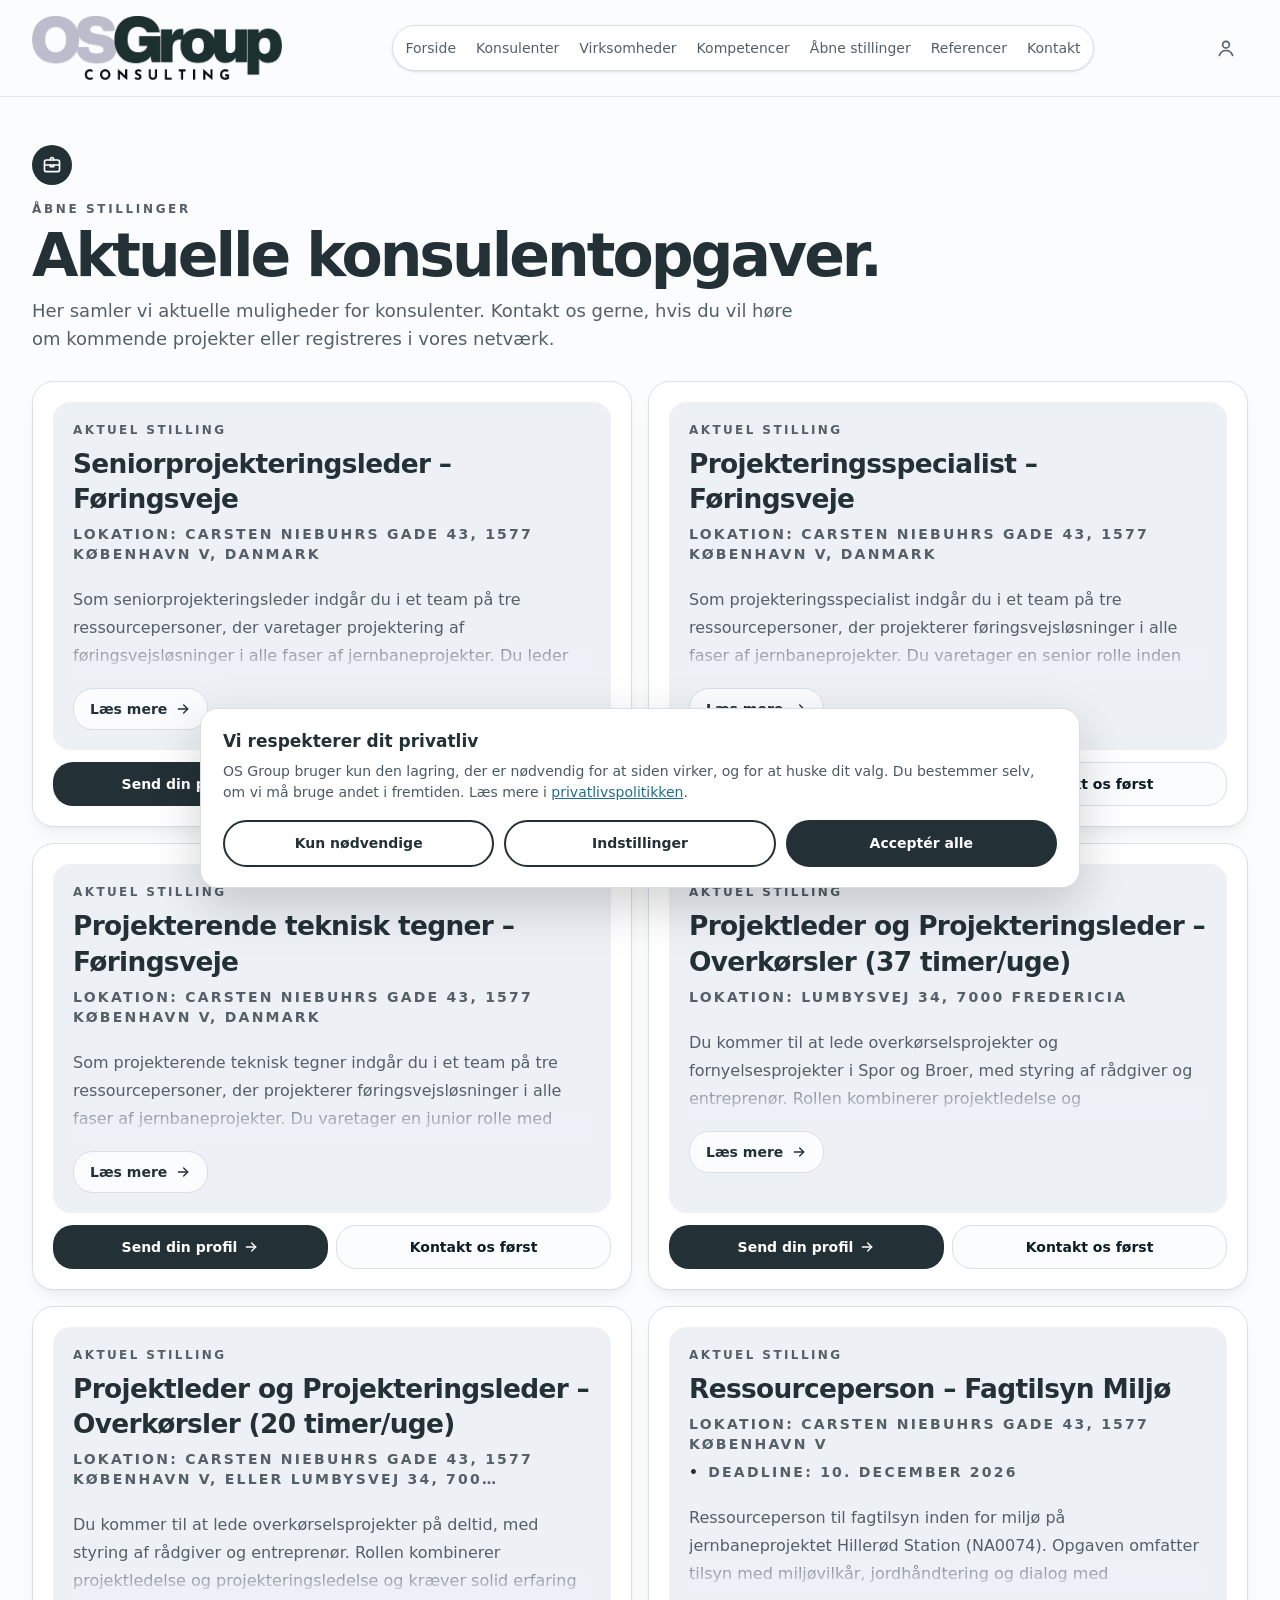
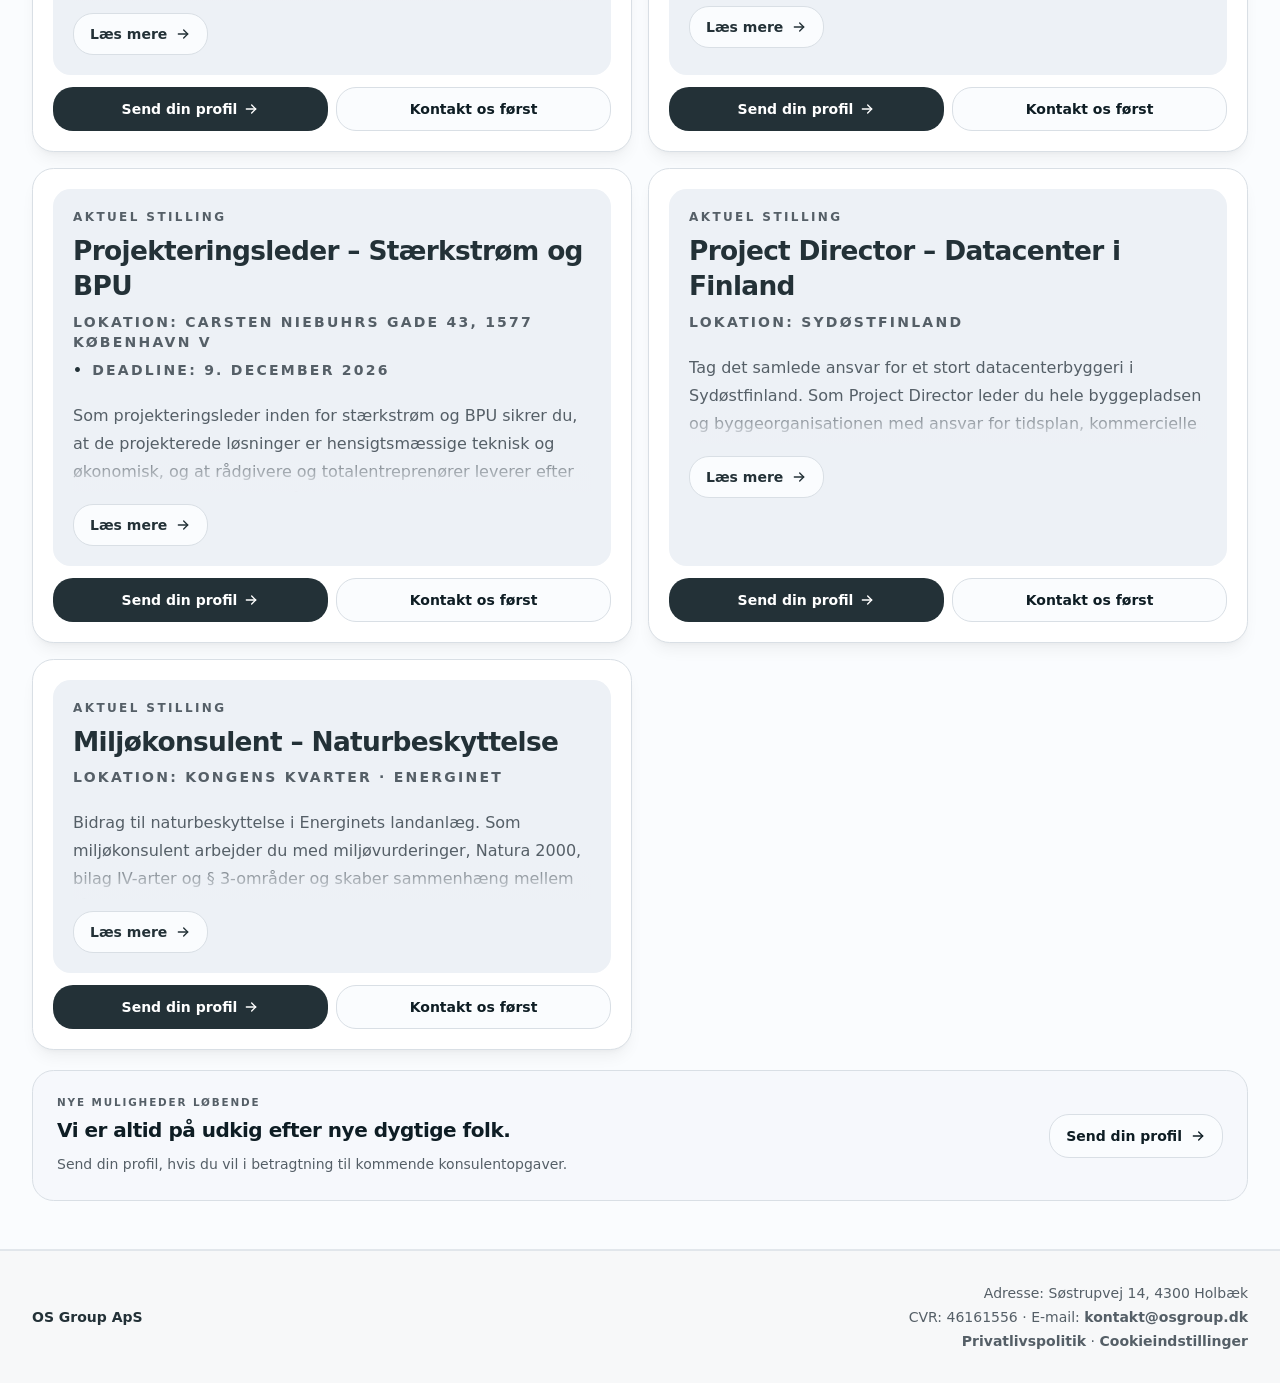
==== commit 4e8a26eb: "Jobopslag opdateret fra udbudsplatformen" ====
--- a/aabne-stillinger/index.html
+++ b/aabne-stillinger/index.html
@@ -23,7 +23,7 @@
     <title>Åbne konsulentopgaver | OS Group</title>
   <link rel="stylesheet" href="/styles.css"><link rel="canonical" href="https://www.osgroup.dk/aabne-stillinger"></head>
   <body>
-    <div id="root"><main class="min-h-screen overflow-hidden bg-background text-foreground"><header class="sticky top-0 z-30 border-b border-border/70 bg-background/92 backdrop-blur-xl"><div class="mx-auto flex max-w-[90rem] items-center justify-between gap-4 px-3 py-4 sm:px-6 lg:flex-wrap lg:gap-x-4 lg:gap-y-3 lg:px-8 xl:flex-nowrap"><a href="/" aria-label="OS Group forside" class="flex min-w-0 shrink-0 items-center"><img src="/logo.png" alt="OS Group" width="860" height="219" decoding="async" fetchpriority="high" class="h-16 w-auto max-w-[min(220px,calc(100vw-136px))] object-contain sm:h-20 sm:max-w-[300px] lg:h-16 lg:max-w-[250px] 2xl:h-20 2xl:max-w-[315px]"></a><nav aria-label="Hovedmenu" class="hidden items-center gap-1 rounded-full border border-border bg-card p-1 text-sm text-muted-foreground shadow-sm lg:order-3 lg:flex lg:w-full lg:justify-center xl:order-none xl:w-auto"><a href="/" class="whitespace-nowrap rounded-full px-3 py-2 transition hover:bg-secondary hover:text-foreground xl:px-2 2xl:px-3">Forside</a><a href="/for-konsulenter" class="whitespace-nowrap rounded-full px-3 py-2 transition hover:bg-secondary hover:text-foreground xl:px-2 2xl:px-3">Konsulenter</a><a href="/for-virksomheder" class="whitespace-nowrap rounded-full px-3 py-2 transition hover:bg-secondary hover:text-foreground xl:px-2 2xl:px-3">Virksomheder</a><a href="/kompetencer" class="whitespace-nowrap rounded-full px-3 py-2 transition hover:bg-secondary hover:text-foreground xl:px-2 2xl:px-3">Kompetencer</a><a href="/aabne-stillinger" class="whitespace-nowrap rounded-full px-3 py-2 transition hover:bg-secondary hover:text-foreground xl:px-2 2xl:px-3">Åbne stillinger</a><a href="/referencer" class="whitespace-nowrap rounded-full px-3 py-2 transition hover:bg-secondary hover:text-foreground xl:px-2 2xl:px-3">Referencer</a><a href="/#kontakt" class="whitespace-nowrap rounded-full px-3 py-2 transition hover:bg-secondary hover:text-foreground xl:px-2 2xl:px-3">Kontakt</a></nav><div class="flex shrink-0 items-center gap-2"><div aria-label="Language selector" class="hidden rounded-full border border-border bg-card p-1 text-xs font-bold shadow-sm sm:flex"><button type="button" class="rounded-full px-3 py-2 transition bg-[#233137] text-white">🇩🇰 DA</button><button type="button" class="rounded-full px-3 py-2 transition text-muted-foreground hover:text-foreground">🇬🇧 EN</button></div><button type="button" aria-label="Åbn menu" aria-expanded="false" class="inline-flex h-11 w-11 items-center justify-center rounded-full border border-border bg-card text-[#233137] shadow-sm transition hover:bg-secondary lg:hidden dark:text-foreground"><svg viewBox="0 0 24 24" fill="none" stroke="currentColor" stroke-width="2" stroke-linecap="round" stroke-linejoin="round" aria-hidden="true" class="h-5 w-5"><path d="M4 7h16"></path><path d="M4 12h16"></path><path d="M4 17h16"></path></svg></button><a href="https://udbud.osgroup.dk" aria-label="Log ind på OS Group Udbudsportal" title="Log ind på OS Group Udbudsportal" class="inline-flex h-11 w-11 shrink-0 items-center justify-center rounded-full text-muted-foreground transition hover:bg-secondary hover:text-foreground focus-visible:outline-none focus-visible:ring-2 focus-visible:ring-ring focus-visible:ring-offset-2"><svg viewBox="0 0 24 24" fill="none" stroke="currentColor" stroke-width="2" stroke-linecap="round" stroke-linejoin="round" aria-hidden="true" class="h-5 w-5"><circle cx="12" cy="8" r="4"></circle><path d="M4 21c1.5-4 4.5-6 8-6s6.5 2 8 6"></path></svg></a></div></div></header><section class="relative min-h-[calc(100vh-140px)] border-b border-border/70"><div class="absolute inset-x-0 top-0 -z-10 h-[520px] bg-[radial-gradient(circle_at_top_right,rgba(183,186,197,0.24),transparent_34%),linear-gradient(180deg,rgba(247,248,249,0.95),rgba(255,255,255,0))] dark:bg-[radial-gradient(circle_at_top_right,rgba(183,186,197,0.12),transparent_34%),linear-gradient(180deg,rgba(36,49,55,0.38),rgba(10,14,16,0))]"></div><div class="mx-auto max-w-7xl px-5 py-7 sm:px-8 sm:py-12"><div class="max-w-4xl"><div class="flex h-10 w-10 items-center justify-center rounded-xl bg-[#233137] text-white dark:bg-primary dark:text-primary-foreground"><svg viewBox="0 0 24 24" fill="none" stroke="currentColor" stroke-width="2" stroke-linecap="round" stroke-linejoin="round" aria-hidden="true" class="h-5 w-5"><path d="M10 6V5a2 2 0 0 1 2-2h0a2 2 0 0 1 2 2v1"></path><rect x="3" y="6" width="18" height="14" rx="2"></rect><path d="M3 12h18"></path><path d="M10 12v2h4v-2"></path></svg></div><p class="mt-4 text-xs font-black uppercase tracking-[0.22em] text-muted-foreground">Åbne stillinger</p><h1 class="mt-2 max-w-5xl text-3xl font-black tracking-[-0.05em] text-[#233137] sm:text-5xl lg:text-6xl dark:text-foreground">Aktuelle konsulentopgaver.</h1><p class="mt-3 max-w-3xl text-sm leading-6 text-muted-foreground sm:text-lg sm:leading-7">Her samler vi aktuelle muligheder for konsulenter. Kontakt os gerne, hvis du vil høre om kommende projekter eller registreres i vores netværk.</p></div><div class="mt-7 space-y-5"><div class="grid gap-4 lg:grid-cols-2"><article class="group/job flex h-full flex-col rounded-[1.35rem] border border-border bg-card p-3 shadow-lg shadow-slate-950/5 sm:p-5"><div class="flex flex-1 flex-col rounded-[1.1rem] bg-secondary p-3.5 sm:p-5"><p class="text-xs font-black uppercase tracking-[0.2em] text-muted-foreground">Aktuel stilling</p><h2 class="mt-2 text-2xl font-black tracking-tight text-[#233137] lg:text-[1.65rem] dark:text-foreground">Seniorprojekteringsleder – Føringsvejsprojektering</h2><div class="mt-2 flex flex-wrap gap-2 text-xs font-bold uppercase tracking-[0.16em] text-muted-foreground sm:text-sm"><span>Lokation: Carsten Niebuhrs Gade 43, 1577 København V</span></div><section class="mt-4 max-h-24 overflow-hidden text-sm leading-6 text-muted-foreground group-has-[[open]]/job:max-h-none group-has-[[open]]/job:overflow-visible sm:text-base sm:leading-7"><p class="mt-1.5">Indgå som projekteringsleder på flere forskellige og samtidige projekter af varierende kompleksitet inden for føringsvejsprojektering</p></section><div class="pointer-events-none -mt-10 h-10 bg-gradient-to-t from-secondary to-transparent group-has-[[open]]/job:hidden"></div><details class="group mt-3"><summary class="inline-flex cursor-pointer list-none items-center gap-2 rounded-xl border border-border bg-background px-4 py-2.5 text-sm font-black text-[#233137] transition hover:-translate-y-0.5 hover:shadow-md dark:text-foreground [&amp;::-webkit-details-marker]:hidden"><span class="group-open:hidden">Læs mere</span><span class="hidden group-open:inline">Vis mindre</span><svg viewBox="0 0 24 24" fill="none" stroke="currentColor" stroke-width="2" stroke-linecap="round" stroke-linejoin="round" aria-hidden="true" class="h-4 w-4 transition group-open:rotate-90"><path d="M5 12h14"></path><path d="m13 6 6 6-6 6"></path></svg></summary><div class="mt-5 space-y-5 text-sm leading-6 text-muted-foreground sm:text-base sm:leading-7"><section><h3 class="font-black text-[#233137] dark:text-foreground">Opgaven</h3><ul class="mt-3 space-y-2 text-sm font-semibold text-[#233137] dark:text-foreground"><li class="flex gap-2.5"><svg viewBox="0 0 24 24" fill="none" stroke="currentColor" stroke-width="2" stroke-linecap="round" stroke-linejoin="round" aria-hidden="true" class="mt-0.5 h-4 w-4 shrink-0"><circle cx="12" cy="12" r="9"></circle><path d="m8.5 12.5 2.2 2.2 4.8-5.4"></path></svg><span>Indgå som projekteringsleder på flere forskellige og samtidige projekter af varierende kompleksitet inden for føringsvejsprojektering</span></li><li class="flex gap-2.5"><svg viewBox="0 0 24 24" fill="none" stroke="currentColor" stroke-width="2" stroke-linecap="round" stroke-linejoin="round" aria-hidden="true" class="mt-0.5 h-4 w-4 shrink-0"><circle cx="12" cy="12" r="9"></circle><path d="m8.5 12.5 2.2 2.2 4.8-5.4"></path></svg><span>Varetage rollen som fagleder i forbindelse med egenprojektering af føringsveje og samtidig varetage projekteringsledelse af eksempelvis øvrige rådgivere på andre projekter</span></li><li class="flex gap-2.5"><svg viewBox="0 0 24 24" fill="none" stroke="currentColor" stroke-width="2" stroke-linecap="round" stroke-linejoin="round" aria-hidden="true" class="mt-0.5 h-4 w-4 shrink-0"><circle cx="12" cy="12" r="9"></circle><path d="m8.5 12.5 2.2 2.2 4.8-5.4"></path></svg><span>Deltage i alle faser gennem et projekts levetid og have ansvaret for at tilvejebringe relevant baggrundsviden, bl.a. i form af kabel-id</span></li><li class="flex gap-2.5"><svg viewBox="0 0 24 24" fill="none" stroke="currentColor" stroke-width="2" stroke-linecap="round" stroke-linejoin="round" aria-hidden="true" class="mt-0.5 h-4 w-4 shrink-0"><circle cx="12" cy="12" r="9"></circle><path d="m8.5 12.5 2.2 2.2 4.8-5.4"></path></svg><span>Bistå med projekteringsledelse af føringsvejsprojekter</span></li><li class="flex gap-2.5"><svg viewBox="0 0 24 24" fill="none" stroke="currentColor" stroke-width="2" stroke-linecap="round" stroke-linejoin="round" aria-hidden="true" class="mt-0.5 h-4 w-4 shrink-0"><circle cx="12" cy="12" r="9"></circle><path d="m8.5 12.5 2.2 2.2 4.8-5.4"></path></svg><span>Bistå med praktiske erfaringer omkring føringsvejsprojektering</span></li><li class="flex gap-2.5"><svg viewBox="0 0 24 24" fill="none" stroke="currentColor" stroke-width="2" stroke-linecap="round" stroke-linejoin="round" aria-hidden="true" class="mt-0.5 h-4 w-4 shrink-0"><circle cx="12" cy="12" r="9"></circle><path d="m8.5 12.5 2.2 2.2 4.8-5.4"></path></svg><span>Bistå med grænsefladehåndtering med andre fag, herunder spor, broer og konstruktioner, geoteknik, afvanding, arealer og miljø</span></li><li class="flex gap-2.5"><svg viewBox="0 0 24 24" fill="none" stroke="currentColor" stroke-width="2" stroke-linecap="round" stroke-linejoin="round" aria-hidden="true" class="mt-0.5 h-4 w-4 shrink-0"><circle cx="12" cy="12" r="9"></circle><path d="m8.5 12.5 2.2 2.2 4.8-5.4"></path></svg><span>Bistå med sidemandsoplæring af kundens interne ressourcer, så kompetencerne inden for føringsvejsprojektering udvikles og fastholdes</span></li><li class="flex gap-2.5"><svg viewBox="0 0 24 24" fill="none" stroke="currentColor" stroke-width="2" stroke-linecap="round" stroke-linejoin="round" aria-hidden="true" class="mt-0.5 h-4 w-4 shrink-0"><circle cx="12" cy="12" r="9"></circle><path d="m8.5 12.5 2.2 2.2 4.8-5.4"></path></svg><span>Bistå med standardisering af ydelser omkring kabel-id, herunder input til udbud af rammeaftale for kabel-id</span></li><li class="flex gap-2.5"><svg viewBox="0 0 24 24" fill="none" stroke="currentColor" stroke-width="2" stroke-linecap="round" stroke-linejoin="round" aria-hidden="true" class="mt-0.5 h-4 w-4 shrink-0"><circle cx="12" cy="12" r="9"></circle><path d="m8.5 12.5 2.2 2.2 4.8-5.4"></path></svg><span>Varetage alle opgaver i funktionsbeskrivelsen for en projekteringsleder, bl.a. kvalitetssikring af rådgiveres leverancer, ledelse og styring af projekteringen, risikovurdering af tekniske forhold, beskrivelse af tekniske forhold i sikkerhedsbærende dokumenter og kontrakter samt afklaring af myndighedstilladelser og dispensationsbehov</span></li><li class="flex gap-2.5"><svg viewBox="0 0 24 24" fill="none" stroke="currentColor" stroke-width="2" stroke-linecap="round" stroke-linejoin="round" aria-hidden="true" class="mt-0.5 h-4 w-4 shrink-0"><circle cx="12" cy="12" r="9"></circle><path d="m8.5 12.5 2.2 2.2 4.8-5.4"></path></svg><span>Kunne indgå selvstændigt på andre opgaver og ikke altid som del af et team på tre</span></li></ul></section><section><h3 class="font-black text-[#233137] dark:text-foreground">Rammer</h3><ul class="mt-3 space-y-2 text-sm font-semibold text-[#233137] dark:text-foreground"><li class="flex gap-2.5"><svg viewBox="0 0 24 24" fill="none" stroke="currentColor" stroke-width="2" stroke-linecap="round" stroke-linejoin="round" aria-hidden="true" class="mt-0.5 h-4 w-4 shrink-0"><circle cx="12" cy="12" r="9"></circle><path d="m8.5 12.5 2.2 2.2 4.8-5.4"></path></svg><span>Carsten Niebuhrs Gade 43, 1577 København V</span></li><li class="flex gap-2.5"><svg viewBox="0 0 24 24" fill="none" stroke="currentColor" stroke-width="2" stroke-linecap="round" stroke-linejoin="round" aria-hidden="true" class="mt-0.5 h-4 w-4 shrink-0"><circle cx="12" cy="12" r="9"></circle><path d="m8.5 12.5 2.2 2.2 4.8-5.4"></path></svg><span>Arbejdet udføres fysisk fra adressen, medmindre andet aftales</span></li><li class="flex gap-2.5"><svg viewBox="0 0 24 24" fill="none" stroke="currentColor" stroke-width="2" stroke-linecap="round" stroke-linejoin="round" aria-hidden="true" class="mt-0.5 h-4 w-4 shrink-0"><circle cx="12" cy="12" r="9"></circle><path d="m8.5 12.5 2.2 2.2 4.8-5.4"></path></svg><span>I mindre omfang kan arbejde på kundens øvrige lokationer forekomme</span></li><li class="flex gap-2.5"><svg viewBox="0 0 24 24" fill="none" stroke="currentColor" stroke-width="2" stroke-linecap="round" stroke-linejoin="round" aria-hidden="true" class="mt-0.5 h-4 w-4 shrink-0"><circle cx="12" cy="12" r="9"></circle><path d="m8.5 12.5 2.2 2.2 4.8-5.4"></path></svg><span>Opstart 04.01.2027 eller snarest derefter</span></li><li class="flex gap-2.5"><svg viewBox="0 0 24 24" fill="none" stroke="currentColor" stroke-width="2" stroke-linecap="round" stroke-linejoin="round" aria-hidden="true" class="mt-0.5 h-4 w-4 shrink-0"><circle cx="12" cy="12" r="9"></circle><path d="m8.5 12.5 2.2 2.2 4.8-5.4"></path></svg><span>Løber til og med 31.12.2027</span></li><li class="flex gap-2.5"><svg viewBox="0 0 24 24" fill="none" stroke="currentColor" stroke-width="2" stroke-linecap="round" stroke-linejoin="round" aria-hidden="true" class="mt-0.5 h-4 w-4 shrink-0"><circle cx="12" cy="12" r="9"></circle><path d="m8.5 12.5 2.2 2.2 4.8-5.4"></path></svg><span>25 timer pr. uge</span></li><li class="flex gap-2.5"><svg viewBox="0 0 24 24" fill="none" stroke="currentColor" stroke-width="2" stroke-linecap="round" stroke-linejoin="round" aria-hidden="true" class="mt-0.5 h-4 w-4 shrink-0"><circle cx="12" cy="12" r="9"></circle><path d="m8.5 12.5 2.2 2.2 4.8-5.4"></path></svg><span>Timerne præsteres inden for normal arbejdstid (hverdage kl. 8–17)</span></li></ul></section><section><h3 class="font-black text-[#233137] dark:text-foreground">Vi søger</h3><ul class="mt-3 space-y-2 text-sm font-semibold text-[#233137] dark:text-foreground"><li class="flex gap-2.5"><svg viewBox="0 0 24 24" fill="none" stroke="currentColor" stroke-width="2" stroke-linecap="round" stroke-linejoin="round" aria-hidden="true" class="mt-0.5 h-4 w-4 shrink-0"><circle cx="12" cy="12" r="9"></circle><path d="m8.5 12.5 2.2 2.2 4.8-5.4"></path></svg><span>Minimum otte års akkumuleret erfaring som projekteringsleder inden for føringsveje, sikring eller stærkstrøm</span></li><li class="flex gap-2.5"><svg viewBox="0 0 24 24" fill="none" stroke="currentColor" stroke-width="2" stroke-linecap="round" stroke-linejoin="round" aria-hidden="true" class="mt-0.5 h-4 w-4 shrink-0"><circle cx="12" cy="12" r="9"></circle><path d="m8.5 12.5 2.2 2.2 4.8-5.4"></path></svg><span>Erfaring som projekteringsleder inden for føringsveje, sikring eller stærkstrøm på minimum tre jernbaneprojekter, hvor anlægssummen på hvert enkelt projekt er over 200.000.000 kr.</span></li><li class="flex gap-2.5"><svg viewBox="0 0 24 24" fill="none" stroke="currentColor" stroke-width="2" stroke-linecap="round" stroke-linejoin="round" aria-hidden="true" class="mt-0.5 h-4 w-4 shrink-0"><circle cx="12" cy="12" r="9"></circle><path d="m8.5 12.5 2.2 2.2 4.8-5.4"></path></svg><span>Dansk (arbejdssproget er dansk, medmindre andet aftales)</span></li><li class="flex gap-2.5"><svg viewBox="0 0 24 24" fill="none" stroke="currentColor" stroke-width="2" stroke-linecap="round" stroke-linejoin="round" aria-hidden="true" class="mt-0.5 h-4 w-4 shrink-0"><circle cx="12" cy="12" r="9"></circle><path d="m8.5 12.5 2.2 2.2 4.8-5.4"></path></svg><span>Kurset "Pas på, på banen" ved ophold i og ved sporet</span></li><li class="flex gap-2.5"><svg viewBox="0 0 24 24" fill="none" stroke="currentColor" stroke-width="2" stroke-linecap="round" stroke-linejoin="round" aria-hidden="true" class="mt-0.5 h-4 w-4 shrink-0"><circle cx="12" cy="12" r="9"></circle><path d="m8.5 12.5 2.2 2.2 4.8-5.4"></path></svg><span>Gyldigt legitimationskort, som skal kunne fremvises</span></li><li class="flex gap-2.5"><svg viewBox="0 0 24 24" fill="none" stroke="currentColor" stroke-width="2" stroke-linecap="round" stroke-linejoin="round" aria-hidden="true" class="mt-0.5 h-4 w-4 shrink-0"><circle cx="12" cy="12" r="9"></circle><path d="m8.5 12.5 2.2 2.2 4.8-5.4"></path></svg><span>Gennemførelse og bestået e-læringskursus: "God forvaltningsskik", "10 råd for god informationssikkerhed" og "Journalisering" inden brug af kundens e-mailadresse</span></li></ul></section><section><h3 class="font-black text-[#233137] dark:text-foreground">Profil</h3><ul class="mt-3 space-y-2 text-sm font-semibold text-[#233137] dark:text-foreground"><li class="flex gap-2.5"><svg viewBox="0 0 24 24" fill="none" stroke="currentColor" stroke-width="2" stroke-linecap="round" stroke-linejoin="round" aria-hidden="true" class="mt-0.5 h-4 w-4 shrink-0"><circle cx="12" cy="12" r="9"></circle><path d="m8.5 12.5 2.2 2.2 4.8-5.4"></path></svg><span>Erfaren senior projekteringsleder inden for føringsveje, sikring eller stærkstrøm med erfaring fra store jernbaneprojekter</span></li><li class="flex gap-2.5"><svg viewBox="0 0 24 24" fill="none" stroke="currentColor" stroke-width="2" stroke-linecap="round" stroke-linejoin="round" aria-hidden="true" class="mt-0.5 h-4 w-4 shrink-0"><circle cx="12" cy="12" r="9"></circle><path d="m8.5 12.5 2.2 2.2 4.8-5.4"></path></svg><span>Kan lede projektering på flere samtidige projekter og fungere som fagleder ved egenprojektering</span></li><li class="flex gap-2.5"><svg viewBox="0 0 24 24" fill="none" stroke="currentColor" stroke-width="2" stroke-linecap="round" stroke-linejoin="round" aria-hidden="true" class="mt-0.5 h-4 w-4 shrink-0"><circle cx="12" cy="12" r="9"></circle><path d="m8.5 12.5 2.2 2.2 4.8-5.4"></path></svg><span>Stærk i grænsefladehåndtering med andre fag og i sidemandsoplæring</span></li><li class="flex gap-2.5"><svg viewBox="0 0 24 24" fill="none" stroke="currentColor" stroke-width="2" stroke-linecap="round" stroke-linejoin="round" aria-hidden="true" class="mt-0.5 h-4 w-4 shrink-0"><circle cx="12" cy="12" r="9"></circle><path d="m8.5 12.5 2.2 2.2 4.8-5.4"></path></svg><span>Kan arbejde selvstændigt på tværs af projekter</span></li></ul></section></div></details></div><div class="mt-3 grid grid-cols-2 gap-2"><a href="mailto:kontakt@osgroup.dk?subject=Seniorprojekteringsleder%20%E2%80%93%20F%C3%B8ringsvejsprojektering%20-%20konsulentprofil&amp;body=Hej%20OS%20Group%0A%0AJeg%20vedh%C3%A6fter%20mit%20CV%20til%20denne%20mail.%0A%0AMed%20venlig%20hilsen%0A" class="inline-flex min-h-11 items-center justify-center gap-1.5 rounded-xl bg-[#233137] px-3 py-2.5 text-center text-xs font-bold text-white transition hover:-translate-y-0.5 hover:shadow-md sm:text-sm dark:bg-primary dark:text-primary-foreground">Send din profil<svg viewBox="0 0 24 24" fill="none" stroke="currentColor" stroke-width="2" stroke-linecap="round" stroke-linejoin="round" aria-hidden="true" class="h-4 w-4"><path d="M5 12h14"></path><path d="m13 6 6 6-6 6"></path></svg></a><a href="/#kontakt" class="inline-flex min-h-11 items-center justify-center gap-1.5 rounded-xl border border-border bg-background px-3 py-2.5 text-center text-xs font-bold transition hover:-translate-y-0.5 hover:shadow-md sm:text-sm">Kontakt os først</a></div></article><article class="group/job flex h-full flex-col rounded-[1.35rem] border border-border bg-card p-3 shadow-lg shadow-slate-950/5 sm:p-5"><div class="flex flex-1 flex-col rounded-[1.1rem] bg-secondary p-3.5 sm:p-5"><p class="text-xs font-black uppercase tracking-[0.2em] text-muted-foreground">Aktuel stilling</p><h2 class="mt-2 text-2xl font-black tracking-tight text-[#233137] lg:text-[1.65rem] dark:text-foreground">Projekteringsspecialist – Føringsvejsprojektering</h2><div class="mt-2 flex flex-wrap gap-2 text-xs font-bold uppercase tracking-[0.16em] text-muted-foreground sm:text-sm"><span>Lokation: Carsten Niebuhrs Gade 43, 1577 København V</span></div><section class="mt-4 max-h-24 overflow-hidden text-sm leading-6 text-muted-foreground group-has-[[open]]/job:max-h-none group-has-[[open]]/job:overflow-visible sm:text-base sm:leading-7"><p class="mt-1.5">Varetage en senior rolle inden for projektering af føringsvejsløsninger</p></section><div class="pointer-events-none -mt-10 h-10 bg-gradient-to-t from-secondary to-transparent group-has-[[open]]/job:hidden"></div><details class="group mt-3"><summary class="inline-flex cursor-pointer list-none items-center gap-2 rounded-xl border border-border bg-background px-4 py-2.5 text-sm font-black text-[#233137] transition hover:-translate-y-0.5 hover:shadow-md dark:text-foreground [&amp;::-webkit-details-marker]:hidden"><span class="group-open:hidden">Læs mere</span><span class="hidden group-open:inline">Vis mindre</span><svg viewBox="0 0 24 24" fill="none" stroke="currentColor" stroke-width="2" stroke-linecap="round" stroke-linejoin="round" aria-hidden="true" class="h-4 w-4 transition group-open:rotate-90"><path d="M5 12h14"></path><path d="m13 6 6 6-6 6"></path></svg></summary><div class="mt-5 space-y-5 text-sm leading-6 text-muted-foreground sm:text-base sm:leading-7"><section><h3 class="font-black text-[#233137] dark:text-foreground">Opgaven</h3><ul class="mt-3 space-y-2 text-sm font-semibold text-[#233137] dark:text-foreground"><li class="flex gap-2.5"><svg viewBox="0 0 24 24" fill="none" stroke="currentColor" stroke-width="2" stroke-linecap="round" stroke-linejoin="round" aria-hidden="true" class="mt-0.5 h-4 w-4 shrink-0"><circle cx="12" cy="12" r="9"></circle><path d="m8.5 12.5 2.2 2.2 4.8-5.4"></path></svg><span>Varetage en senior rolle inden for projektering af føringsvejsløsninger</span></li><li class="flex gap-2.5"><svg viewBox="0 0 24 24" fill="none" stroke="currentColor" stroke-width="2" stroke-linecap="round" stroke-linejoin="round" aria-hidden="true" class="mt-0.5 h-4 w-4 shrink-0"><circle cx="12" cy="12" r="9"></circle><path d="m8.5 12.5 2.2 2.2 4.8-5.4"></path></svg><span>Varetage alle funktioner i forbindelse med fastlæggelse og design af nye føringsveje</span></li><li class="flex gap-2.5"><svg viewBox="0 0 24 24" fill="none" stroke="currentColor" stroke-width="2" stroke-linecap="round" stroke-linejoin="round" aria-hidden="true" class="mt-0.5 h-4 w-4 shrink-0"><circle cx="12" cy="12" r="9"></circle><path d="m8.5 12.5 2.2 2.2 4.8-5.4"></path></svg><span>Bidrage med metodebeskrivelser ved håndtering af eksisterende føringsveje i alle typer projekter, herunder sporfornyelsesprojekter</span></li><li class="flex gap-2.5"><svg viewBox="0 0 24 24" fill="none" stroke="currentColor" stroke-width="2" stroke-linecap="round" stroke-linejoin="round" aria-hidden="true" class="mt-0.5 h-4 w-4 shrink-0"><circle cx="12" cy="12" r="9"></circle><path d="m8.5 12.5 2.2 2.2 4.8-5.4"></path></svg><span>Bidrage med metoder og processer for bæreevneeftervisning af eksisterende ledningsanlæg, bl.a. ved last- og/eller hastighedsopgradering af eksisterende banestrækninger</span></li><li class="flex gap-2.5"><svg viewBox="0 0 24 24" fill="none" stroke="currentColor" stroke-width="2" stroke-linecap="round" stroke-linejoin="round" aria-hidden="true" class="mt-0.5 h-4 w-4 shrink-0"><circle cx="12" cy="12" r="9"></circle><path d="m8.5 12.5 2.2 2.2 4.8-5.4"></path></svg><span>Projektere alle typer føringsveje, herunder opgravningsfri metoder, og kunne redegøre for deres styrker og svagheder i projekterne</span></li><li class="flex gap-2.5"><svg viewBox="0 0 24 24" fill="none" stroke="currentColor" stroke-width="2" stroke-linecap="round" stroke-linejoin="round" aria-hidden="true" class="mt-0.5 h-4 w-4 shrink-0"><circle cx="12" cy="12" r="9"></circle><path d="m8.5 12.5 2.2 2.2 4.8-5.4"></path></svg><span>Projektere opgravningsfri metoder, herunder STUX og NUTX samt gennempresninger</span></li><li class="flex gap-2.5"><svg viewBox="0 0 24 24" fill="none" stroke="currentColor" stroke-width="2" stroke-linecap="round" stroke-linejoin="round" aria-hidden="true" class="mt-0.5 h-4 w-4 shrink-0"><circle cx="12" cy="12" r="9"></circle><path d="m8.5 12.5 2.2 2.2 4.8-5.4"></path></svg><span>Projektere kabelrender</span></li><li class="flex gap-2.5"><svg viewBox="0 0 24 24" fill="none" stroke="currentColor" stroke-width="2" stroke-linecap="round" stroke-linejoin="round" aria-hidden="true" class="mt-0.5 h-4 w-4 shrink-0"><circle cx="12" cy="12" r="9"></circle><path d="m8.5 12.5 2.2 2.2 4.8-5.4"></path></svg><span>Projektere øvrige føringsveje</span></li><li class="flex gap-2.5"><svg viewBox="0 0 24 24" fill="none" stroke="currentColor" stroke-width="2" stroke-linecap="round" stroke-linejoin="round" aria-hidden="true" class="mt-0.5 h-4 w-4 shrink-0"><circle cx="12" cy="12" r="9"></circle><path d="m8.5 12.5 2.2 2.2 4.8-5.4"></path></svg><span>Udarbejde dispensationsansøgninger i henhold til BN1-13 og tilhørende regelsæt</span></li><li class="flex gap-2.5"><svg viewBox="0 0 24 24" fill="none" stroke="currentColor" stroke-width="2" stroke-linecap="round" stroke-linejoin="round" aria-hidden="true" class="mt-0.5 h-4 w-4 shrink-0"><circle cx="12" cy="12" r="9"></circle><path d="m8.5 12.5 2.2 2.2 4.8-5.4"></path></svg><span>Koordinere grænseflader med øvrige fag i fagpakken føringsveje, herunder projektering i forbindelse med sporfornyelser</span></li><li class="flex gap-2.5"><svg viewBox="0 0 24 24" fill="none" stroke="currentColor" stroke-width="2" stroke-linecap="round" stroke-linejoin="round" aria-hidden="true" class="mt-0.5 h-4 w-4 shrink-0"><circle cx="12" cy="12" r="9"></circle><path d="m8.5 12.5 2.2 2.2 4.8-5.4"></path></svg><span>Deltage i sidemandsoplæring inden for eget ekspertiseområde, så kundens kompetencer inden for føringsvejsprojektering udvikles og fastholdes</span></li><li class="flex gap-2.5"><svg viewBox="0 0 24 24" fill="none" stroke="currentColor" stroke-width="2" stroke-linecap="round" stroke-linejoin="round" aria-hidden="true" class="mt-0.5 h-4 w-4 shrink-0"><circle cx="12" cy="12" r="9"></circle><path d="m8.5 12.5 2.2 2.2 4.8-5.4"></path></svg><span>Kunne indgå selvstændigt på andre opgaver og ikke altid som del af et team på tre</span></li></ul></section><section><h3 class="font-black text-[#233137] dark:text-foreground">Rammer</h3><ul class="mt-3 space-y-2 text-sm font-semibold text-[#233137] dark:text-foreground"><li class="flex gap-2.5"><svg viewBox="0 0 24 24" fill="none" stroke="currentColor" stroke-width="2" stroke-linecap="round" stroke-linejoin="round" aria-hidden="true" class="mt-0.5 h-4 w-4 shrink-0"><circle cx="12" cy="12" r="9"></circle><path d="m8.5 12.5 2.2 2.2 4.8-5.4"></path></svg><span>Carsten Niebuhrs Gade 43, 1577 København V</span></li><li class="flex gap-2.5"><svg viewBox="0 0 24 24" fill="none" stroke="currentColor" stroke-width="2" stroke-linecap="round" stroke-linejoin="round" aria-hidden="true" class="mt-0.5 h-4 w-4 shrink-0"><circle cx="12" cy="12" r="9"></circle><path d="m8.5 12.5 2.2 2.2 4.8-5.4"></path></svg><span>Arbejdet udføres fysisk fra adressen, medmindre andet aftales</span></li><li class="flex gap-2.5"><svg viewBox="0 0 24 24" fill="none" stroke="currentColor" stroke-width="2" stroke-linecap="round" stroke-linejoin="round" aria-hidden="true" class="mt-0.5 h-4 w-4 shrink-0"><circle cx="12" cy="12" r="9"></circle><path d="m8.5 12.5 2.2 2.2 4.8-5.4"></path></svg><span>I mindre omfang kan arbejde på kundens øvrige lokationer forekomme</span></li><li class="flex gap-2.5"><svg viewBox="0 0 24 24" fill="none" stroke="currentColor" stroke-width="2" stroke-linecap="round" stroke-linejoin="round" aria-hidden="true" class="mt-0.5 h-4 w-4 shrink-0"><circle cx="12" cy="12" r="9"></circle><path d="m8.5 12.5 2.2 2.2 4.8-5.4"></path></svg><span>Opstart 04.01.2027 eller snarest derefter</span></li><li class="flex gap-2.5"><svg viewBox="0 0 24 24" fill="none" stroke="currentColor" stroke-width="2" stroke-linecap="round" stroke-linejoin="round" aria-hidden="true" class="mt-0.5 h-4 w-4 shrink-0"><circle cx="12" cy="12" r="9"></circle><path d="m8.5 12.5 2.2 2.2 4.8-5.4"></path></svg><span>Løber til og med 31.12.2027</span></li><li class="flex gap-2.5"><svg viewBox="0 0 24 24" fill="none" stroke="currentColor" stroke-width="2" stroke-linecap="round" stroke-linejoin="round" aria-hidden="true" class="mt-0.5 h-4 w-4 shrink-0"><circle cx="12" cy="12" r="9"></circle><path d="m8.5 12.5 2.2 2.2 4.8-5.4"></path></svg><span>15 timer pr. uge</span></li><li class="flex gap-2.5"><svg viewBox="0 0 24 24" fill="none" stroke="currentColor" stroke-width="2" stroke-linecap="round" stroke-linejoin="round" aria-hidden="true" class="mt-0.5 h-4 w-4 shrink-0"><circle cx="12" cy="12" r="9"></circle><path d="m8.5 12.5 2.2 2.2 4.8-5.4"></path></svg><span>Timerne præsteres inden for normal arbejdstid (hverdage kl. 8–17)</span></li></ul></section><section><h3 class="font-black text-[#233137] dark:text-foreground">Vi søger</h3><ul class="mt-3 space-y-2 text-sm font-semibold text-[#233137] dark:text-foreground"><li class="flex gap-2.5"><svg viewBox="0 0 24 24" fill="none" stroke="currentColor" stroke-width="2" stroke-linecap="round" stroke-linejoin="round" aria-hidden="true" class="mt-0.5 h-4 w-4 shrink-0"><circle cx="12" cy="12" r="9"></circle><path d="m8.5 12.5 2.2 2.2 4.8-5.4"></path></svg><span>Minimum fem års sammenhængende erfaring med arbejdet med faget føringsveje</span></li><li class="flex gap-2.5"><svg viewBox="0 0 24 24" fill="none" stroke="currentColor" stroke-width="2" stroke-linecap="round" stroke-linejoin="round" aria-hidden="true" class="mt-0.5 h-4 w-4 shrink-0"><circle cx="12" cy="12" r="9"></circle><path d="m8.5 12.5 2.2 2.2 4.8-5.4"></path></svg><span>Have udarbejdet rørberegninger/bæreevneeftervisninger i henhold til BN1-13</span></li><li class="flex gap-2.5"><svg viewBox="0 0 24 24" fill="none" stroke="currentColor" stroke-width="2" stroke-linecap="round" stroke-linejoin="round" aria-hidden="true" class="mt-0.5 h-4 w-4 shrink-0"><circle cx="12" cy="12" r="9"></circle><path d="m8.5 12.5 2.2 2.2 4.8-5.4"></path></svg><span>Dansk (arbejdssproget er dansk, medmindre andet aftales)</span></li><li class="flex gap-2.5"><svg viewBox="0 0 24 24" fill="none" stroke="currentColor" stroke-width="2" stroke-linecap="round" stroke-linejoin="round" aria-hidden="true" class="mt-0.5 h-4 w-4 shrink-0"><circle cx="12" cy="12" r="9"></circle><path d="m8.5 12.5 2.2 2.2 4.8-5.4"></path></svg><span>Godkendt BN1-13-rådgiver hos kunden på tidspunktet for tilbudsfristen</span></li><li class="flex gap-2.5"><svg viewBox="0 0 24 24" fill="none" stroke="currentColor" stroke-width="2" stroke-linecap="round" stroke-linejoin="round" aria-hidden="true" class="mt-0.5 h-4 w-4 shrink-0"><circle cx="12" cy="12" r="9"></circle><path d="m8.5 12.5 2.2 2.2 4.8-5.4"></path></svg><span>Kurset "Pas på, på banen" ved ophold i og ved sporet</span></li><li class="flex gap-2.5"><svg viewBox="0 0 24 24" fill="none" stroke="currentColor" stroke-width="2" stroke-linecap="round" stroke-linejoin="round" aria-hidden="true" class="mt-0.5 h-4 w-4 shrink-0"><circle cx="12" cy="12" r="9"></circle><path d="m8.5 12.5 2.2 2.2 4.8-5.4"></path></svg><span>Gyldigt legitimationskort, som skal kunne fremvises</span></li><li class="flex gap-2.5"><svg viewBox="0 0 24 24" fill="none" stroke="currentColor" stroke-width="2" stroke-linecap="round" stroke-linejoin="round" aria-hidden="true" class="mt-0.5 h-4 w-4 shrink-0"><circle cx="12" cy="12" r="9"></circle><path d="m8.5 12.5 2.2 2.2 4.8-5.4"></path></svg><span>Gennemførelse og bestået e-læringskursus: "God forvaltningsskik", "10 råd for god informationssikkerhed" og "Journalisering" inden brug af kundens e-mailadresse</span></li></ul></section><section><h3 class="font-black text-[#233137] dark:text-foreground">Profil</h3><ul class="mt-3 space-y-2 text-sm font-semibold text-[#233137] dark:text-foreground"><li class="flex gap-2.5"><svg viewBox="0 0 24 24" fill="none" stroke="currentColor" stroke-width="2" stroke-linecap="round" stroke-linejoin="round" aria-hidden="true" class="mt-0.5 h-4 w-4 shrink-0"><circle cx="12" cy="12" r="9"></circle><path d="m8.5 12.5 2.2 2.2 4.8-5.4"></path></svg><span>Senior specialist inden for projektering af føringsveje med mindst fem års sammenhængende erfaring</span></li><li class="flex gap-2.5"><svg viewBox="0 0 24 24" fill="none" stroke="currentColor" stroke-width="2" stroke-linecap="round" stroke-linejoin="round" aria-hidden="true" class="mt-0.5 h-4 w-4 shrink-0"><circle cx="12" cy="12" r="9"></circle><path d="m8.5 12.5 2.2 2.2 4.8-5.4"></path></svg><span>Godkendt BN1-13-rådgiver med erfaring i rørberegninger og bæreevneeftervisninger</span></li><li class="flex gap-2.5"><svg viewBox="0 0 24 24" fill="none" stroke="currentColor" stroke-width="2" stroke-linecap="round" stroke-linejoin="round" aria-hidden="true" class="mt-0.5 h-4 w-4 shrink-0"><circle cx="12" cy="12" r="9"></circle><path d="m8.5 12.5 2.2 2.2 4.8-5.4"></path></svg><span>Kan projektere alle typer føringsveje, herunder opgravningsfri metoder, og redegøre for deres styrker og svagheder</span></li><li class="flex gap-2.5"><svg viewBox="0 0 24 24" fill="none" stroke="currentColor" stroke-width="2" stroke-linecap="round" stroke-linejoin="round" aria-hidden="true" class="mt-0.5 h-4 w-4 shrink-0"><circle cx="12" cy="12" r="9"></circle><path d="m8.5 12.5 2.2 2.2 4.8-5.4"></path></svg><span>Kan arbejde selvstændigt og bidrage til sidemandsoplæring</span></li></ul></section></div></details></div><div class="mt-3 grid grid-cols-2 gap-2"><a href="mailto:kontakt@osgroup.dk?subject=Projekteringsspecialist%20%E2%80%93%20F%C3%B8ringsvejsprojektering%20-%20konsulentprofil&amp;body=Hej%20OS%20Group%0A%0AJeg%20vedh%C3%A6fter%20mit%20CV%20til%20denne%20mail.%0A%0AMed%20venlig%20hilsen%0A" class="inline-flex min-h-11 items-center justify-center gap-1.5 rounded-xl bg-[#233137] px-3 py-2.5 text-center text-xs font-bold text-white transition hover:-translate-y-0.5 hover:shadow-md sm:text-sm dark:bg-primary dark:text-primary-foreground">Send din profil<svg viewBox="0 0 24 24" fill="none" stroke="currentColor" stroke-width="2" stroke-linecap="round" stroke-linejoin="round" aria-hidden="true" class="h-4 w-4"><path d="M5 12h14"></path><path d="m13 6 6 6-6 6"></path></svg></a><a href="/#kontakt" class="inline-flex min-h-11 items-center justify-center gap-1.5 rounded-xl border border-border bg-background px-3 py-2.5 text-center text-xs font-bold transition hover:-translate-y-0.5 hover:shadow-md sm:text-sm">Kontakt os først</a></div></article><article class="group/job flex h-full flex-col rounded-[1.35rem] border border-border bg-card p-3 shadow-lg shadow-slate-950/5 sm:p-5"><div class="flex flex-1 flex-col rounded-[1.1rem] bg-secondary p-3.5 sm:p-5"><p class="text-xs font-black uppercase tracking-[0.2em] text-muted-foreground">Aktuel stilling</p><h2 class="mt-2 text-2xl font-black tracking-tight text-[#233137] lg:text-[1.65rem] dark:text-foreground">Projekterende teknisk tegner – Føringsvejsprojektering</h2><div class="mt-2 flex flex-wrap gap-2 text-xs font-bold uppercase tracking-[0.16em] text-muted-foreground sm:text-sm"><span>Lokation: Carsten Niebuhrs Gade 43, 1577 København V</span></div><section class="mt-4 max-h-24 overflow-hidden text-sm leading-6 text-muted-foreground group-has-[[open]]/job:max-h-none group-has-[[open]]/job:overflow-visible sm:text-base sm:leading-7"><p class="mt-1.5">Varetage en junior rolle inden for projektering af føringsvejsløsninger i alle faser af projekterne</p></section><div class="pointer-events-none -mt-10 h-10 bg-gradient-to-t from-secondary to-transparent group-has-[[open]]/job:hidden"></div><details class="group mt-3"><summary class="inline-flex cursor-pointer list-none items-center gap-2 rounded-xl border border-border bg-background px-4 py-2.5 text-sm font-black text-[#233137] transition hover:-translate-y-0.5 hover:shadow-md dark:text-foreground [&amp;::-webkit-details-marker]:hidden"><span class="group-open:hidden">Læs mere</span><span class="hidden group-open:inline">Vis mindre</span><svg viewBox="0 0 24 24" fill="none" stroke="currentColor" stroke-width="2" stroke-linecap="round" stroke-linejoin="round" aria-hidden="true" class="h-4 w-4 transition group-open:rotate-90"><path d="M5 12h14"></path><path d="m13 6 6 6-6 6"></path></svg></summary><div class="mt-5 space-y-5 text-sm leading-6 text-muted-foreground sm:text-base sm:leading-7"><section><h3 class="font-black text-[#233137] dark:text-foreground">Opgaven</h3><ul class="mt-3 space-y-2 text-sm font-semibold text-[#233137] dark:text-foreground"><li class="flex gap-2.5"><svg viewBox="0 0 24 24" fill="none" stroke="currentColor" stroke-width="2" stroke-linecap="round" stroke-linejoin="round" aria-hidden="true" class="mt-0.5 h-4 w-4 shrink-0"><circle cx="12" cy="12" r="9"></circle><path d="m8.5 12.5 2.2 2.2 4.8-5.4"></path></svg><span>Varetage en junior rolle inden for projektering af føringsvejsløsninger i alle faser af projekterne</span></li><li class="flex gap-2.5"><svg viewBox="0 0 24 24" fill="none" stroke="currentColor" stroke-width="2" stroke-linecap="round" stroke-linejoin="round" aria-hidden="true" class="mt-0.5 h-4 w-4 shrink-0"><circle cx="12" cy="12" r="9"></circle><path d="m8.5 12.5 2.2 2.2 4.8-5.4"></path></svg><span>Fastlægge og designe føringsvejsløsninger, både eksisterende og nye, i samråd med seniorprojekteringslederen og projekteringsspecialisten</span></li><li class="flex gap-2.5"><svg viewBox="0 0 24 24" fill="none" stroke="currentColor" stroke-width="2" stroke-linecap="round" stroke-linejoin="round" aria-hidden="true" class="mt-0.5 h-4 w-4 shrink-0"><circle cx="12" cy="12" r="9"></circle><path d="m8.5 12.5 2.2 2.2 4.8-5.4"></path></svg><span>CAD-projektering af styrede underboringer, herunder STUX og NUTX samt gennempresninger, inklusive udarbejdelse af FOV- og FLP-tegninger i MicroStation og/eller AutoCAD</span></li><li class="flex gap-2.5"><svg viewBox="0 0 24 24" fill="none" stroke="currentColor" stroke-width="2" stroke-linecap="round" stroke-linejoin="round" aria-hidden="true" class="mt-0.5 h-4 w-4 shrink-0"><circle cx="12" cy="12" r="9"></circle><path d="m8.5 12.5 2.2 2.2 4.8-5.4"></path></svg><span>CAD-projektering af kabelrender, herunder plan, tværsnit og detaljer</span></li><li class="flex gap-2.5"><svg viewBox="0 0 24 24" fill="none" stroke="currentColor" stroke-width="2" stroke-linecap="round" stroke-linejoin="round" aria-hidden="true" class="mt-0.5 h-4 w-4 shrink-0"><circle cx="12" cy="12" r="9"></circle><path d="m8.5 12.5 2.2 2.2 4.8-5.4"></path></svg><span>3D-modellering og koordinering af føringsveje, herunder kollisionskontrol mod eksisterende ledninger og anlæg samt anvendelse af LER-data</span></li><li class="flex gap-2.5"><svg viewBox="0 0 24 24" fill="none" stroke="currentColor" stroke-width="2" stroke-linecap="round" stroke-linejoin="round" aria-hidden="true" class="mt-0.5 h-4 w-4 shrink-0"><circle cx="12" cy="12" r="9"></circle><path d="m8.5 12.5 2.2 2.2 4.8-5.4"></path></svg><span>CAD-projektering af føringsveje i fagpakken i forbindelse med sporfornyelser</span></li><li class="flex gap-2.5"><svg viewBox="0 0 24 24" fill="none" stroke="currentColor" stroke-width="2" stroke-linecap="round" stroke-linejoin="round" aria-hidden="true" class="mt-0.5 h-4 w-4 shrink-0"><circle cx="12" cy="12" r="9"></circle><path d="m8.5 12.5 2.2 2.2 4.8-5.4"></path></svg><span>Deltage i sidemandsoplæring inden for eget ekspertiseområde, så kundens kompetencer inden for føringsvejsprojektering udvikles og fastholdes</span></li><li class="flex gap-2.5"><svg viewBox="0 0 24 24" fill="none" stroke="currentColor" stroke-width="2" stroke-linecap="round" stroke-linejoin="round" aria-hidden="true" class="mt-0.5 h-4 w-4 shrink-0"><circle cx="12" cy="12" r="9"></circle><path d="m8.5 12.5 2.2 2.2 4.8-5.4"></path></svg><span>Kunne indgå selvstændigt på andre opgaver og ikke altid som del af et team på tre</span></li></ul></section><section><h3 class="font-black text-[#233137] dark:text-foreground">Rammer</h3><ul class="mt-3 space-y-2 text-sm font-semibold text-[#233137] dark:text-foreground"><li class="flex gap-2.5"><svg viewBox="0 0 24 24" fill="none" stroke="currentColor" stroke-width="2" stroke-linecap="round" stroke-linejoin="round" aria-hidden="true" class="mt-0.5 h-4 w-4 shrink-0"><circle cx="12" cy="12" r="9"></circle><path d="m8.5 12.5 2.2 2.2 4.8-5.4"></path></svg><span>Carsten Niebuhrs Gade 43, 1577 København V</span></li><li class="flex gap-2.5"><svg viewBox="0 0 24 24" fill="none" stroke="currentColor" stroke-width="2" stroke-linecap="round" stroke-linejoin="round" aria-hidden="true" class="mt-0.5 h-4 w-4 shrink-0"><circle cx="12" cy="12" r="9"></circle><path d="m8.5 12.5 2.2 2.2 4.8-5.4"></path></svg><span>Arbejdet udføres fysisk fra adressen, medmindre andet aftales</span></li><li class="flex gap-2.5"><svg viewBox="0 0 24 24" fill="none" stroke="currentColor" stroke-width="2" stroke-linecap="round" stroke-linejoin="round" aria-hidden="true" class="mt-0.5 h-4 w-4 shrink-0"><circle cx="12" cy="12" r="9"></circle><path d="m8.5 12.5 2.2 2.2 4.8-5.4"></path></svg><span>I mindre omfang kan arbejde på kundens øvrige lokationer forekomme</span></li><li class="flex gap-2.5"><svg viewBox="0 0 24 24" fill="none" stroke="currentColor" stroke-width="2" stroke-linecap="round" stroke-linejoin="round" aria-hidden="true" class="mt-0.5 h-4 w-4 shrink-0"><circle cx="12" cy="12" r="9"></circle><path d="m8.5 12.5 2.2 2.2 4.8-5.4"></path></svg><span>Opstart 04.01.2027 eller snarest derefter</span></li><li class="flex gap-2.5"><svg viewBox="0 0 24 24" fill="none" stroke="currentColor" stroke-width="2" stroke-linecap="round" stroke-linejoin="round" aria-hidden="true" class="mt-0.5 h-4 w-4 shrink-0"><circle cx="12" cy="12" r="9"></circle><path d="m8.5 12.5 2.2 2.2 4.8-5.4"></path></svg><span>Løber til og med 31.12.2027</span></li><li class="flex gap-2.5"><svg viewBox="0 0 24 24" fill="none" stroke="currentColor" stroke-width="2" stroke-linecap="round" stroke-linejoin="round" aria-hidden="true" class="mt-0.5 h-4 w-4 shrink-0"><circle cx="12" cy="12" r="9"></circle><path d="m8.5 12.5 2.2 2.2 4.8-5.4"></path></svg><span>30 timer pr. uge</span></li><li class="flex gap-2.5"><svg viewBox="0 0 24 24" fill="none" stroke="currentColor" stroke-width="2" stroke-linecap="round" stroke-linejoin="round" aria-hidden="true" class="mt-0.5 h-4 w-4 shrink-0"><circle cx="12" cy="12" r="9"></circle><path d="m8.5 12.5 2.2 2.2 4.8-5.4"></path></svg><span>Timerne præsteres inden for normal arbejdstid (hverdage kl. 8–17)</span></li></ul></section><section><h3 class="font-black text-[#233137] dark:text-foreground">Vi søger</h3><ul class="mt-3 space-y-2 text-sm font-semibold text-[#233137] dark:text-foreground"><li class="flex gap-2.5"><svg viewBox="0 0 24 24" fill="none" stroke="currentColor" stroke-width="2" stroke-linecap="round" stroke-linejoin="round" aria-hidden="true" class="mt-0.5 h-4 w-4 shrink-0"><circle cx="12" cy="12" r="9"></circle><path d="m8.5 12.5 2.2 2.2 4.8-5.4"></path></svg><span>Minimum to års sammenhængende erfaring som projekterende i CAD inden for faget føringsveje eller tilsvarende ledningsanlæg</span></li><li class="flex gap-2.5"><svg viewBox="0 0 24 24" fill="none" stroke="currentColor" stroke-width="2" stroke-linecap="round" stroke-linejoin="round" aria-hidden="true" class="mt-0.5 h-4 w-4 shrink-0"><circle cx="12" cy="12" r="9"></circle><path d="m8.5 12.5 2.2 2.2 4.8-5.4"></path></svg><span>Dansk (arbejdssproget er dansk, medmindre andet aftales)</span></li><li class="flex gap-2.5"><svg viewBox="0 0 24 24" fill="none" stroke="currentColor" stroke-width="2" stroke-linecap="round" stroke-linejoin="round" aria-hidden="true" class="mt-0.5 h-4 w-4 shrink-0"><circle cx="12" cy="12" r="9"></circle><path d="m8.5 12.5 2.2 2.2 4.8-5.4"></path></svg><span>Kurset "Pas på, på banen" ved ophold i og ved sporet</span></li><li class="flex gap-2.5"><svg viewBox="0 0 24 24" fill="none" stroke="currentColor" stroke-width="2" stroke-linecap="round" stroke-linejoin="round" aria-hidden="true" class="mt-0.5 h-4 w-4 shrink-0"><circle cx="12" cy="12" r="9"></circle><path d="m8.5 12.5 2.2 2.2 4.8-5.4"></path></svg><span>Gyldigt legitimationskort, som skal kunne fremvises</span></li><li class="flex gap-2.5"><svg viewBox="0 0 24 24" fill="none" stroke="currentColor" stroke-width="2" stroke-linecap="round" stroke-linejoin="round" aria-hidden="true" class="mt-0.5 h-4 w-4 shrink-0"><circle cx="12" cy="12" r="9"></circle><path d="m8.5 12.5 2.2 2.2 4.8-5.4"></path></svg><span>Gennemførelse og bestået e-læringskursus: "God forvaltningsskik", "10 råd for god informationssikkerhed" og "Journalisering" inden brug af kundens e-mailadresse</span></li></ul></section><section><h3 class="font-black text-[#233137] dark:text-foreground">Profil</h3><ul class="mt-3 space-y-2 text-sm font-semibold text-[#233137] dark:text-foreground"><li class="flex gap-2.5"><svg viewBox="0 0 24 24" fill="none" stroke="currentColor" stroke-width="2" stroke-linecap="round" stroke-linejoin="round" aria-hidden="true" class="mt-0.5 h-4 w-4 shrink-0"><circle cx="12" cy="12" r="9"></circle><path d="m8.5 12.5 2.2 2.2 4.8-5.4"></path></svg><span>CAD-projekterende med mindst to års sammenhængende erfaring inden for føringsveje eller tilsvarende ledningsanlæg</span></li><li class="flex gap-2.5"><svg viewBox="0 0 24 24" fill="none" stroke="currentColor" stroke-width="2" stroke-linecap="round" stroke-linejoin="round" aria-hidden="true" class="mt-0.5 h-4 w-4 shrink-0"><circle cx="12" cy="12" r="9"></circle><path d="m8.5 12.5 2.2 2.2 4.8-5.4"></path></svg><span>Kan arbejde i MicroStation og/eller AutoCAD samt 3D-modellering og kollisionskontrol med LER-data</span></li><li class="flex gap-2.5"><svg viewBox="0 0 24 24" fill="none" stroke="currentColor" stroke-width="2" stroke-linecap="round" stroke-linejoin="round" aria-hidden="true" class="mt-0.5 h-4 w-4 shrink-0"><circle cx="12" cy="12" r="9"></circle><path d="m8.5 12.5 2.2 2.2 4.8-5.4"></path></svg><span>Kan designe føringsvejsløsninger i samråd med seniorressourcerne og indgå selvstændigt på forskellige projekter</span></li></ul></section></div></details></div><div class="mt-3 grid grid-cols-2 gap-2"><a href="mailto:kontakt@osgroup.dk?subject=Projekterende%20teknisk%20tegner%20%E2%80%93%20F%C3%B8ringsvejsprojektering%20-%20konsulentprofil&amp;body=Hej%20OS%20Group%0A%0AJeg%20vedh%C3%A6fter%20mit%20CV%20til%20denne%20mail.%0A%0AMed%20venlig%20hilsen%0A" class="inline-flex min-h-11 items-center justify-center gap-1.5 rounded-xl bg-[#233137] px-3 py-2.5 text-center text-xs font-bold text-white transition hover:-translate-y-0.5 hover:shadow-md sm:text-sm dark:bg-primary dark:text-primary-foreground">Send din profil<svg viewBox="0 0 24 24" fill="none" stroke="currentColor" stroke-width="2" stroke-linecap="round" stroke-linejoin="round" aria-hidden="true" class="h-4 w-4"><path d="M5 12h14"></path><path d="m13 6 6 6-6 6"></path></svg></a><a href="/#kontakt" class="inline-flex min-h-11 items-center justify-center gap-1.5 rounded-xl border border-border bg-background px-3 py-2.5 text-center text-xs font-bold transition hover:-translate-y-0.5 hover:shadow-md sm:text-sm">Kontakt os først</a></div></article><article class="group/job flex h-full flex-col rounded-[1.35rem] border border-border bg-card p-3 shadow-lg shadow-slate-950/5 sm:p-5"><div class="flex flex-1 flex-col rounded-[1.1rem] bg-secondary p-3.5 sm:p-5"><p class="text-xs font-black uppercase tracking-[0.2em] text-muted-foreground">Aktuel stilling</p><h2 class="mt-2 text-2xl font-black tracking-tight text-[#233137] lg:text-[1.65rem] dark:text-foreground">Project Director – Datacenter i Finland</h2><div class="mt-2 flex flex-wrap gap-2 text-xs font-bold uppercase tracking-[0.16em] text-muted-foreground sm:text-sm"><span>Lokation: Sydøstfinland</span></div><section class="mt-4 max-h-24 overflow-hidden text-sm leading-6 text-muted-foreground group-has-[[open]]/job:max-h-none group-has-[[open]]/job:overflow-visible sm:text-base sm:leading-7"><p class="mt-1.5">Tag det samlede ansvar for et stort datacenterbyggeri i Sydøstfinland. Som Project Director leder du hele byggepladsen og byggeorganisationen med ansvar for tidsplan, kommercielle resultater, arbejdsmiljø, sikkerhed, kvalitet og endelig aflevering.</p></section><div class="pointer-events-none -mt-10 h-10 bg-gradient-to-t from-secondary to-transparent group-has-[[open]]/job:hidden"></div><details class="group mt-3"><summary class="inline-flex cursor-pointer list-none items-center gap-2 rounded-xl border border-border bg-background px-4 py-2.5 text-sm font-black text-[#233137] transition hover:-translate-y-0.5 hover:shadow-md dark:text-foreground [&amp;::-webkit-details-marker]:hidden"><span class="group-open:hidden">Læs mere</span><span class="hidden group-open:inline">Vis mindre</span><svg viewBox="0 0 24 24" fill="none" stroke="currentColor" stroke-width="2" stroke-linecap="round" stroke-linejoin="round" aria-hidden="true" class="h-4 w-4 transition group-open:rotate-90"><path d="M5 12h14"></path><path d="m13 6 6 6-6 6"></path></svg></summary><div class="mt-5 space-y-5 text-sm leading-6 text-muted-foreground sm:text-base sm:leading-7"><section><h3 class="font-black text-[#233137] dark:text-foreground">Opgave og rammer</h3><ul class="mt-3 space-y-2 text-sm font-semibold text-[#233137] dark:text-foreground"><li class="flex gap-2.5"><svg viewBox="0 0 24 24" fill="none" stroke="currentColor" stroke-width="2" stroke-linecap="round" stroke-linejoin="round" aria-hidden="true" class="mt-0.5 h-4 w-4 shrink-0"><circle cx="12" cy="12" r="9"></circle><path d="m8.5 12.5 2.2 2.2 4.8-5.4"></path></svg><span>Arbejdsform: Fysisk tilstedeværelse på byggepladsen fem dage om ugen.</span></li><li class="flex gap-2.5"><svg viewBox="0 0 24 24" fill="none" stroke="currentColor" stroke-width="2" stroke-linecap="round" stroke-linejoin="round" aria-hidden="true" class="mt-0.5 h-4 w-4 shrink-0"><circle cx="12" cy="12" r="9"></circle><path d="m8.5 12.5 2.2 2.2 4.8-5.4"></path></svg><span>Daglig ledelse af hele byggepladsen og opfølgning på, at byggeaktiviteterne følger den aftalte tidsplan.</span></li><li class="flex gap-2.5"><svg viewBox="0 0 24 24" fill="none" stroke="currentColor" stroke-width="2" stroke-linecap="round" stroke-linejoin="round" aria-hidden="true" class="mt-0.5 h-4 w-4 shrink-0"><circle cx="12" cy="12" r="9"></circle><path d="m8.5 12.5 2.2 2.2 4.8-5.4"></path></svg><span>Ledelse og koordinering af byggeledelsesteams, entreprenører og underentreprenører.</span></li><li class="flex gap-2.5"><svg viewBox="0 0 24 24" fill="none" stroke="currentColor" stroke-width="2" stroke-linecap="round" stroke-linejoin="round" aria-hidden="true" class="mt-0.5 h-4 w-4 shrink-0"><circle cx="12" cy="12" r="9"></circle><path d="m8.5 12.5 2.2 2.2 4.8-5.4"></path></svg><span>Daglige fremdriftsmøder og koordinering af aktiviteter på tværs af alle fagdiscipliner.</span></li><li class="flex gap-2.5"><svg viewBox="0 0 24 24" fill="none" stroke="currentColor" stroke-width="2" stroke-linecap="round" stroke-linejoin="round" aria-hidden="true" class="mt-0.5 h-4 w-4 shrink-0"><circle cx="12" cy="12" r="9"></circle><path d="m8.5 12.5 2.2 2.2 4.8-5.4"></path></svg><span>Opfølgning på produktivitet, ressourcer, arbejdsrækkefølge og milepæle.</span></li><li class="flex gap-2.5"><svg viewBox="0 0 24 24" fill="none" stroke="currentColor" stroke-width="2" stroke-linecap="round" stroke-linejoin="round" aria-hidden="true" class="mt-0.5 h-4 w-4 shrink-0"><circle cx="12" cy="12" r="9"></circle><path d="m8.5 12.5 2.2 2.2 4.8-5.4"></path></svg><span>Overordnet styring af anlægs-, konstruktions- og arkitektarbejder samt mekaniske, elektriske og VVS-tekniske installationer (MEP).</span></li><li class="flex gap-2.5"><svg viewBox="0 0 24 24" fill="none" stroke="currentColor" stroke-width="2" stroke-linecap="round" stroke-linejoin="round" aria-hidden="true" class="mt-0.5 h-4 w-4 shrink-0"><circle cx="12" cy="12" r="9"></circle><path d="m8.5 12.5 2.2 2.2 4.8-5.4"></path></svg><span>Sikring af høje sikkerhedsstandarder og overholdelse af gældende krav på hele byggepladsen.</span></li><li class="flex gap-2.5"><svg viewBox="0 0 24 24" fill="none" stroke="currentColor" stroke-width="2" stroke-linecap="round" stroke-linejoin="round" aria-hidden="true" class="mt-0.5 h-4 w-4 shrink-0"><circle cx="12" cy="12" r="9"></circle><path d="m8.5 12.5 2.2 2.2 4.8-5.4"></path></svg><span>Løsning af byggeproblemer, forsinkelser og tidsplansrisici.</span></li><li class="flex gap-2.5"><svg viewBox="0 0 24 24" fill="none" stroke="currentColor" stroke-width="2" stroke-linecap="round" stroke-linejoin="round" aria-hidden="true" class="mt-0.5 h-4 w-4 shrink-0"><circle cx="12" cy="12" r="9"></circle><path d="m8.5 12.5 2.2 2.2 4.8-5.4"></path></svg><span>Kvalitetskontrol og inspektioner, så arbejdet lever op til projektspecifikationerne.</span></li><li class="flex gap-2.5"><svg viewBox="0 0 24 24" fill="none" stroke="currentColor" stroke-width="2" stroke-linecap="round" stroke-linejoin="round" aria-hidden="true" class="mt-0.5 h-4 w-4 shrink-0"><circle cx="12" cy="12" r="9"></circle><path d="m8.5 12.5 2.2 2.2 4.8-5.4"></path></svg><span>Direkte rapportering om fremdrift, centrale risici og resultater til kunden og de øverste interessenter.</span></li></ul></section><section><h3 class="font-black text-[#233137] dark:text-foreground">Vi søger</h3><ul class="mt-3 space-y-2 text-sm font-semibold text-[#233137] dark:text-foreground"><li class="flex gap-2.5"><svg viewBox="0 0 24 24" fill="none" stroke="currentColor" stroke-width="2" stroke-linecap="round" stroke-linejoin="round" aria-hidden="true" class="mt-0.5 h-4 w-4 shrink-0"><circle cx="12" cy="12" r="9"></circle><path d="m8.5 12.5 2.2 2.2 4.8-5.4"></path></svg><span>Dokumenteret erfaring med succesfuld gennemførelse af store byggeprojekter.</span></li><li class="flex gap-2.5"><svg viewBox="0 0 24 24" fill="none" stroke="currentColor" stroke-width="2" stroke-linecap="round" stroke-linejoin="round" aria-hidden="true" class="mt-0.5 h-4 w-4 shrink-0"><circle cx="12" cy="12" r="9"></circle><path d="m8.5 12.5 2.2 2.2 4.8-5.4"></path></svg><span>Erfaring og ledelsesevne til at tage det fulde ansvar for en hel byggeplads.</span></li></ul></section><section><h3 class="font-black text-[#233137] dark:text-foreground">Det er en fordel, hvis du har erfaring med</h3><ul class="mt-3 space-y-2 text-sm font-semibold text-[#233137] dark:text-foreground"><li class="flex gap-2.5"><svg viewBox="0 0 24 24" fill="none" stroke="currentColor" stroke-width="2" stroke-linecap="round" stroke-linejoin="round" aria-hidden="true" class="mt-0.5 h-4 w-4 shrink-0"><circle cx="12" cy="12" r="9"></circle><path d="m8.5 12.5 2.2 2.2 4.8-5.4"></path></svg><span>Erfaring med datacentre eller andre driftskritiske byggerier (mission-critical).</span></li></ul></section></div></details></div><div class="mt-3 grid grid-cols-2 gap-2"><a href="mailto:kontakt@osgroup.dk?subject=Project%20Director%20%E2%80%93%20Datacenter%20i%20Finland%20-%20konsulentprofil&amp;body=Hej%20OS%20Group%0A%0AJeg%20vedh%C3%A6fter%20mit%20CV%20til%20denne%20mail.%0A%0AMed%20venlig%20hilsen%0A" class="inline-flex min-h-11 items-center justify-center gap-1.5 rounded-xl bg-[#233137] px-3 py-2.5 text-center text-xs font-bold text-white transition hover:-translate-y-0.5 hover:shadow-md sm:text-sm dark:bg-primary dark:text-primary-foreground">Send din profil<svg viewBox="0 0 24 24" fill="none" stroke="currentColor" stroke-width="2" stroke-linecap="round" stroke-linejoin="round" aria-hidden="true" class="h-4 w-4"><path d="M5 12h14"></path><path d="m13 6 6 6-6 6"></path></svg></a><a href="/#kontakt" class="inline-flex min-h-11 items-center justify-center gap-1.5 rounded-xl border border-border bg-background px-3 py-2.5 text-center text-xs font-bold transition hover:-translate-y-0.5 hover:shadow-md sm:text-sm">Kontakt os først</a></div></article><article class="group/job flex h-full flex-col rounded-[1.35rem] border border-border bg-card p-3 shadow-lg shadow-slate-950/5 sm:p-5"><div class="flex flex-1 flex-col rounded-[1.1rem] bg-secondary p-3.5 sm:p-5"><p class="text-xs font-black uppercase tracking-[0.2em] text-muted-foreground">Aktuel stilling</p><h2 class="mt-2 text-2xl font-black tracking-tight text-[#233137] lg:text-[1.65rem] dark:text-foreground">Miljøkonsulent – Naturbeskyttelse</h2><div class="mt-2 flex flex-wrap gap-2 text-xs font-bold uppercase tracking-[0.16em] text-muted-foreground sm:text-sm"><span>Lokation: Kongens Kvarter · Energinet</span></div><section class="mt-4 max-h-24 overflow-hidden text-sm leading-6 text-muted-foreground group-has-[[open]]/job:max-h-none group-has-[[open]]/job:overflow-visible sm:text-base sm:leading-7"><p class="mt-1.5">Bidrag til naturbeskyttelse i Energinets landanlæg. Som miljøkonsulent arbejder du med miljøvurderinger, Natura 2000, bilag IV-arter og § 3-områder og skaber sammenhæng mellem rådgivere, myndigheder, projekter og drift.</p></section><div class="pointer-events-none -mt-10 h-10 bg-gradient-to-t from-secondary to-transparent group-has-[[open]]/job:hidden"></div><details class="group mt-3"><summary class="inline-flex cursor-pointer list-none items-center gap-2 rounded-xl border border-border bg-background px-4 py-2.5 text-sm font-black text-[#233137] transition hover:-translate-y-0.5 hover:shadow-md dark:text-foreground [&amp;::-webkit-details-marker]:hidden"><span class="group-open:hidden">Læs mere</span><span class="hidden group-open:inline">Vis mindre</span><svg viewBox="0 0 24 24" fill="none" stroke="currentColor" stroke-width="2" stroke-linecap="round" stroke-linejoin="round" aria-hidden="true" class="h-4 w-4 transition group-open:rotate-90"><path d="M5 12h14"></path><path d="m13 6 6 6-6 6"></path></svg></summary><div class="mt-5 space-y-5 text-sm leading-6 text-muted-foreground sm:text-base sm:leading-7"><section><h3 class="font-black text-[#233137] dark:text-foreground">Opgave og rammer</h3><ul class="mt-3 space-y-2 text-sm font-semibold text-[#233137] dark:text-foreground"><li class="flex gap-2.5"><svg viewBox="0 0 24 24" fill="none" stroke="currentColor" stroke-width="2" stroke-linecap="round" stroke-linejoin="round" aria-hidden="true" class="mt-0.5 h-4 w-4 shrink-0"><circle cx="12" cy="12" r="9"></circle><path d="m8.5 12.5 2.2 2.2 4.8-5.4"></path></svg><span>Arbejdssted: Energinet, Kongens Kvarter. Primært kontorarbejde med fysiske møder og besigtigelser i mindre omfang efter behov.</span></li><li class="flex gap-2.5"><svg viewBox="0 0 24 24" fill="none" stroke="currentColor" stroke-width="2" stroke-linecap="round" stroke-linejoin="round" aria-hidden="true" class="mt-0.5 h-4 w-4 shrink-0"><circle cx="12" cy="12" r="9"></circle><path d="m8.5 12.5 2.2 2.2 4.8-5.4"></path></svg><span>Omfang: Minimum 30 timer om ugen; ca. 37 timer er optimalt og tilstræbes. Belastningen kan variere med projekternes tidsplaner og fremdrift.</span></li><li class="flex gap-2.5"><svg viewBox="0 0 24 24" fill="none" stroke="currentColor" stroke-width="2" stroke-linecap="round" stroke-linejoin="round" aria-hidden="true" class="mt-0.5 h-4 w-4 shrink-0"><circle cx="12" cy="12" r="9"></circle><path d="m8.5 12.5 2.2 2.2 4.8-5.4"></path></svg><span>Efter fuld onboarding hos Energinet og i afdeling, opgave og projekt: mindst 30 timers fysisk tilstedeværelse om ugen på Energinets lokation.</span></li><li class="flex gap-2.5"><svg viewBox="0 0 24 24" fill="none" stroke="currentColor" stroke-width="2" stroke-linecap="round" stroke-linejoin="round" aria-hidden="true" class="mt-0.5 h-4 w-4 shrink-0"><circle cx="12" cy="12" r="9"></circle><path d="m8.5 12.5 2.2 2.2 4.8-5.4"></path></svg><span>Oprindeligt ønsket opstart: 2. november 2026 (datoen er passeret). Opgavens slutdato: 31. december 2029.</span></li><li class="flex gap-2.5"><svg viewBox="0 0 24 24" fill="none" stroke="currentColor" stroke-width="2" stroke-linecap="round" stroke-linejoin="round" aria-hidden="true" class="mt-0.5 h-4 w-4 shrink-0"><circle cx="12" cy="12" r="9"></circle><path d="m8.5 12.5 2.2 2.2 4.8-5.4"></path></svg><span>Bidrage til miljøprocessen for landanlæg med fokus på natur, Natura 2000, bilag IV-arter og deres levesteder samt § 3-områder.</span></li><li class="flex gap-2.5"><svg viewBox="0 0 24 24" fill="none" stroke="currentColor" stroke-width="2" stroke-linecap="round" stroke-linejoin="round" aria-hidden="true" class="mt-0.5 h-4 w-4 shrink-0"><circle cx="12" cy="12" r="9"></circle><path d="m8.5 12.5 2.2 2.2 4.8-5.4"></path></svg><span>Kvalificere rådgiverinput og udarbejde ansøgninger om særlovstilladelser med myndighedskoordinering i tæt samarbejde med Energinets team.</span></li><li class="flex gap-2.5"><svg viewBox="0 0 24 24" fill="none" stroke="currentColor" stroke-width="2" stroke-linecap="round" stroke-linejoin="round" aria-hidden="true" class="mt-0.5 h-4 w-4 shrink-0"><circle cx="12" cy="12" r="9"></circle><path d="m8.5 12.5 2.2 2.2 4.8-5.4"></path></svg><span>Sikre, at miljøvurderinger af planer og projekter og ansøgninger om tilladelser følger gældende lovgivning og praksis i Miljø- og Fødevareklagenævnet og Planklagenævnet.</span></li><li class="flex gap-2.5"><svg viewBox="0 0 24 24" fill="none" stroke="currentColor" stroke-width="2" stroke-linecap="round" stroke-linejoin="round" aria-hidden="true" class="mt-0.5 h-4 w-4 shrink-0"><circle cx="12" cy="12" r="9"></circle><path d="m8.5 12.5 2.2 2.2 4.8-5.4"></path></svg><span>Arbejde for praktisk håndterbare tilladelsesvilkår i samarbejde med etableringsprojekterne og driften (Asset).</span></li><li class="flex gap-2.5"><svg viewBox="0 0 24 24" fill="none" stroke="currentColor" stroke-width="2" stroke-linecap="round" stroke-linejoin="round" aria-hidden="true" class="mt-0.5 h-4 w-4 shrink-0"><circle cx="12" cy="12" r="9"></circle><path d="m8.5 12.5 2.2 2.2 4.8-5.4"></path></svg><span>Udarbejde projektbeskrivelser for landanlæg med projektteamet og Energinets tekniske afdelinger og indarbejde miljøhensyn i planer og projektløsninger.</span></li><li class="flex gap-2.5"><svg viewBox="0 0 24 24" fill="none" stroke="currentColor" stroke-width="2" stroke-linecap="round" stroke-linejoin="round" aria-hidden="true" class="mt-0.5 h-4 w-4 shrink-0"><circle cx="12" cy="12" r="9"></circle><path d="m8.5 12.5 2.2 2.2 4.8-5.4"></path></svg><span>Bidrage til miljøvurderinger af strækningsanlæg, stationer og luftledningsanlæg samt sikre fremdrift og overholdelse af tidsplaner.</span></li><li class="flex gap-2.5"><svg viewBox="0 0 24 24" fill="none" stroke="currentColor" stroke-width="2" stroke-linecap="round" stroke-linejoin="round" aria-hidden="true" class="mt-0.5 h-4 w-4 shrink-0"><circle cx="12" cy="12" r="9"></circle><path d="m8.5 12.5 2.2 2.2 4.8-5.4"></path></svg><span>Bidrage til udarbejdelse og vurdering af feltprogrammer samt strategiske miljøvurderinger af planer.</span></li><li class="flex gap-2.5"><svg viewBox="0 0 24 24" fill="none" stroke="currentColor" stroke-width="2" stroke-linecap="round" stroke-linejoin="round" aria-hidden="true" class="mt-0.5 h-4 w-4 shrink-0"><circle cx="12" cy="12" r="9"></circle><path d="m8.5 12.5 2.2 2.2 4.8-5.4"></path></svg><span>Udforme ansøgninger om særlovstilladelser inden for miljøvurdering, naturbeskyttelse og vandløb.</span></li><li class="flex gap-2.5"><svg viewBox="0 0 24 24" fill="none" stroke="currentColor" stroke-width="2" stroke-linecap="round" stroke-linejoin="round" aria-hidden="true" class="mt-0.5 h-4 w-4 shrink-0"><circle cx="12" cy="12" r="9"></circle><path d="m8.5 12.5 2.2 2.2 4.8-5.4"></path></svg><span>Samarbejde og sparre med Miljøvurderingsteamet og deltage i projektkoordineringsmøder efter behov. Opgavelisten er ikke udtømmende; øvrige opgaver ligger inden for samme fagområde.</span></li></ul></section><section><h3 class="font-black text-[#233137] dark:text-foreground">Vi søger</h3><ul class="mt-3 space-y-2 text-sm font-semibold text-[#233137] dark:text-foreground"><li class="flex gap-2.5"><svg viewBox="0 0 24 24" fill="none" stroke="currentColor" stroke-width="2" stroke-linecap="round" stroke-linejoin="round" aria-hidden="true" class="mt-0.5 h-4 w-4 shrink-0"><circle cx="12" cy="12" r="9"></circle><path d="m8.5 12.5 2.2 2.2 4.8-5.4"></path></svg><span>Særlig erfaring med forvaltning og vurdering efter habitatdirektivet, naturbeskyttelsesloven, Natura 2000 samt reglerne om bilag IV-arter og øvrige beskyttede og fredede arter.</span></li><li class="flex gap-2.5"><svg viewBox="0 0 24 24" fill="none" stroke="currentColor" stroke-width="2" stroke-linecap="round" stroke-linejoin="round" aria-hidden="true" class="mt-0.5 h-4 w-4 shrink-0"><circle cx="12" cy="12" r="9"></circle><path d="m8.5 12.5 2.2 2.2 4.8-5.4"></path></svg><span>Erfaring med særlovstilladelser inden for naturbeskyttelse bredt, vandløb, plantilladelser og miljøbeskyttelse.</span></li><li class="flex gap-2.5"><svg viewBox="0 0 24 24" fill="none" stroke="currentColor" stroke-width="2" stroke-linecap="round" stroke-linejoin="round" aria-hidden="true" class="mt-0.5 h-4 w-4 shrink-0"><circle cx="12" cy="12" r="9"></circle><path d="m8.5 12.5 2.2 2.2 4.8-5.4"></path></svg><span>Arbejder løsningsorienteret.</span></li><li class="flex gap-2.5"><svg viewBox="0 0 24 24" fill="none" stroke="currentColor" stroke-width="2" stroke-linecap="round" stroke-linejoin="round" aria-hidden="true" class="mt-0.5 h-4 w-4 shrink-0"><circle cx="12" cy="12" r="9"></circle><path d="m8.5 12.5 2.2 2.2 4.8-5.4"></path></svg><span>Skaber overblik over komplicerede processer.</span></li><li class="flex gap-2.5"><svg viewBox="0 0 24 24" fill="none" stroke="currentColor" stroke-width="2" stroke-linecap="round" stroke-linejoin="round" aria-hidden="true" class="mt-0.5 h-4 w-4 shrink-0"><circle cx="12" cy="12" r="9"></circle><path d="m8.5 12.5 2.2 2.2 4.8-5.4"></path></svg><span>Har erfaring med og fokus på at skabe et godt og trygt samarbejdsklima.</span></li></ul></section></div></details></div><div class="mt-3 grid grid-cols-2 gap-2"><a href="mailto:kontakt@osgroup.dk?subject=Milj%C3%B8konsulent%20%E2%80%93%20Naturbeskyttelse%20-%20konsulentprofil&amp;body=Hej%20OS%20Group%0A%0AJeg%20vedh%C3%A6fter%20mit%20CV%20til%20denne%20mail.%0A%0AMed%20venlig%20hilsen%0A" class="inline-flex min-h-11 items-center justify-center gap-1.5 rounded-xl bg-[#233137] px-3 py-2.5 text-center text-xs font-bold text-white transition hover:-translate-y-0.5 hover:shadow-md sm:text-sm dark:bg-primary dark:text-primary-foreground">Send din profil<svg viewBox="0 0 24 24" fill="none" stroke="currentColor" stroke-width="2" stroke-linecap="round" stroke-linejoin="round" aria-hidden="true" class="h-4 w-4"><path d="M5 12h14"></path><path d="m13 6 6 6-6 6"></path></svg></a><a href="/#kontakt" class="inline-flex min-h-11 items-center justify-center gap-1.5 rounded-xl border border-border bg-background px-3 py-2.5 text-center text-xs font-bold transition hover:-translate-y-0.5 hover:shadow-md sm:text-sm">Kontakt os først</a></div></article></div><article class="flex flex-col gap-4 rounded-[1.35rem] border border-border bg-secondary/35 p-5 sm:flex-row sm:items-center sm:justify-between sm:gap-6 sm:p-6"><div><p class="text-[0.65rem] font-bold uppercase tracking-[0.18em] text-muted-foreground">Nye muligheder løbende</p><h2 class="mt-1.5 text-lg font-bold tracking-tight text-foreground sm:text-xl">Vi er altid på udkig efter nye dygtige folk.</h2><p class="mt-2 text-sm leading-6 text-muted-foreground">Send din profil, hvis du vil i betragtning til kommende konsulentopgaver.</p></div><a href="mailto:kontakt@osgroup.dk?subject=Konsulentprofil%20-%20OSGroup&amp;body=Hej%20OS%20Group%0A%0AJeg%20vedh%C3%A6fter%20mit%20CV%20til%20denne%20mail.%0A%0AMed%20venlig%20hilsen%0A" class="inline-flex min-h-11 w-fit shrink-0 items-center justify-center gap-2 rounded-xl border border-border bg-background px-4 py-2.5 text-sm font-bold text-foreground transition hover:-translate-y-0.5 hover:shadow-sm">Send din profil<svg viewBox="0 0 24 24" fill="none" stroke="currentColor" stroke-width="2" stroke-linecap="round" stroke-linejoin="round" aria-hidden="true" class="h-4 w-4"><path d="M5 12h14"></path><path d="m13 6 6 6-6 6"></path></svg></a></article></div></div></section><footer class="border-t border-border/70 bg-[#f7f8f9] px-5 py-8 text-sm text-muted-foreground sm:px-8 dark:bg-card/30"><div class="mx-auto flex max-w-7xl flex-col gap-3 sm:flex-row sm:items-center sm:justify-between"><p class="font-black text-[#233137] dark:text-foreground">OS Group ApS</p><div class="flex flex-col gap-1 sm:items-end"><p>Adresse: Søstrupvej 14, 4300 Holbæk</p><p>CVR: 46161556 · E-mail: <a href="mailto:kontakt@osgroup.dk" class="font-bold underline-offset-4 hover:underline">kontakt@osgroup.dk</a></p></div></div></footer><aside role="dialog" aria-label="Cookieindstillinger" class="fixed inset-x-3 bottom-3 z-50 mx-auto max-w-4xl rounded-[1.5rem] border border-border bg-card p-4 shadow-2xl shadow-slate-950/20 sm:bottom-5 sm:p-5"><div class="grid gap-4 sm:grid-cols-[1fr_auto] sm:items-center"><div><h2 class="text-base font-black text-[#233137] dark:text-foreground">Vi bruger cookies</h2><p class="mt-1 text-sm leading-6 text-muted-foreground">Vi bruger nødvendige cookies for at få hjemmesiden til at fungere. Med dit samtykke kan vi også bruge cookies til statistik og forbedring af siden.</p></div><div class="grid gap-2 sm:grid-cols-2"><button type="button" class="min-h-11 rounded-2xl border border-border bg-background px-4 text-sm font-black transition hover:bg-secondary">Kun nødvendige</button><button type="button" class="min-h-11 rounded-2xl bg-[#233137] px-4 text-sm font-black text-white transition hover:-translate-y-0.5 hover:shadow-lg">Accepter alle</button></div></div></aside></main></div>
+    <div id="root"><main class="min-h-screen overflow-hidden bg-background text-foreground"><header class="sticky top-0 z-30 border-b border-border/70 bg-background/92 backdrop-blur-xl"><div class="mx-auto flex max-w-[90rem] items-center justify-between gap-4 px-3 py-4 sm:px-6 lg:flex-wrap lg:gap-x-4 lg:gap-y-3 lg:px-8 xl:flex-nowrap"><a href="/" aria-label="OS Group forside" class="flex min-w-0 shrink-0 items-center"><img src="/logo.png" alt="OS Group" width="860" height="219" decoding="async" fetchpriority="high" class="h-16 w-auto max-w-[min(220px,calc(100vw-136px))] object-contain sm:h-20 sm:max-w-[300px] lg:h-16 lg:max-w-[250px] 2xl:h-20 2xl:max-w-[315px]"></a><nav aria-label="Hovedmenu" class="hidden items-center gap-1 rounded-full border border-border bg-card p-1 text-sm text-muted-foreground shadow-sm lg:order-3 lg:flex lg:w-full lg:justify-center xl:order-none xl:w-auto"><a href="/" class="whitespace-nowrap rounded-full px-3 py-2 transition hover:bg-secondary hover:text-foreground xl:px-2 2xl:px-3">Forside</a><a href="/for-konsulenter" class="whitespace-nowrap rounded-full px-3 py-2 transition hover:bg-secondary hover:text-foreground xl:px-2 2xl:px-3">Konsulenter</a><a href="/for-virksomheder" class="whitespace-nowrap rounded-full px-3 py-2 transition hover:bg-secondary hover:text-foreground xl:px-2 2xl:px-3">Virksomheder</a><a href="/kompetencer" class="whitespace-nowrap rounded-full px-3 py-2 transition hover:bg-secondary hover:text-foreground xl:px-2 2xl:px-3">Kompetencer</a><a href="/aabne-stillinger" class="whitespace-nowrap rounded-full px-3 py-2 transition hover:bg-secondary hover:text-foreground xl:px-2 2xl:px-3">Åbne stillinger</a><a href="/referencer" class="whitespace-nowrap rounded-full px-3 py-2 transition hover:bg-secondary hover:text-foreground xl:px-2 2xl:px-3">Referencer</a><a href="/#kontakt" class="whitespace-nowrap rounded-full px-3 py-2 transition hover:bg-secondary hover:text-foreground xl:px-2 2xl:px-3">Kontakt</a></nav><div class="flex shrink-0 items-center gap-2"><div aria-label="Language selector" class="hidden rounded-full border border-border bg-card p-1 text-xs font-bold shadow-sm sm:flex"><button type="button" class="rounded-full px-3 py-2 transition bg-[#233137] text-white">🇩🇰 DA</button><button type="button" class="rounded-full px-3 py-2 transition text-muted-foreground hover:text-foreground">🇬🇧 EN</button></div><button type="button" aria-label="Åbn menu" aria-expanded="false" class="inline-flex h-11 w-11 items-center justify-center rounded-full border border-border bg-card text-[#233137] shadow-sm transition hover:bg-secondary lg:hidden dark:text-foreground"><svg viewBox="0 0 24 24" fill="none" stroke="currentColor" stroke-width="2" stroke-linecap="round" stroke-linejoin="round" aria-hidden="true" class="h-5 w-5"><path d="M4 7h16"></path><path d="M4 12h16"></path><path d="M4 17h16"></path></svg></button><a href="https://udbud.osgroup.dk" aria-label="Log ind på OS Group Udbudsportal" title="Log ind på OS Group Udbudsportal" class="inline-flex h-11 w-11 shrink-0 items-center justify-center rounded-full text-muted-foreground transition hover:bg-secondary hover:text-foreground focus-visible:outline-none focus-visible:ring-2 focus-visible:ring-ring focus-visible:ring-offset-2"><svg viewBox="0 0 24 24" fill="none" stroke="currentColor" stroke-width="2" stroke-linecap="round" stroke-linejoin="round" aria-hidden="true" class="h-5 w-5"><circle cx="12" cy="8" r="4"></circle><path d="M4 21c1.5-4 4.5-6 8-6s6.5 2 8 6"></path></svg></a></div></div></header><section class="relative min-h-[calc(100vh-140px)] border-b border-border/70"><div class="absolute inset-x-0 top-0 -z-10 h-[520px] bg-[radial-gradient(circle_at_top_right,rgba(183,186,197,0.24),transparent_34%),linear-gradient(180deg,rgba(247,248,249,0.95),rgba(255,255,255,0))] dark:bg-[radial-gradient(circle_at_top_right,rgba(183,186,197,0.12),transparent_34%),linear-gradient(180deg,rgba(36,49,55,0.38),rgba(10,14,16,0))]"></div><div class="mx-auto max-w-7xl px-5 py-7 sm:px-8 sm:py-12"><div class="max-w-4xl"><div class="flex h-10 w-10 items-center justify-center rounded-xl bg-[#233137] text-white dark:bg-primary dark:text-primary-foreground"><svg viewBox="0 0 24 24" fill="none" stroke="currentColor" stroke-width="2" stroke-linecap="round" stroke-linejoin="round" aria-hidden="true" class="h-5 w-5"><path d="M10 6V5a2 2 0 0 1 2-2h0a2 2 0 0 1 2 2v1"></path><rect x="3" y="6" width="18" height="14" rx="2"></rect><path d="M3 12h18"></path><path d="M10 12v2h4v-2"></path></svg></div><p class="mt-4 text-xs font-black uppercase tracking-[0.22em] text-muted-foreground">Åbne stillinger</p><h1 class="mt-2 max-w-5xl text-3xl font-black tracking-[-0.05em] text-[#233137] sm:text-5xl lg:text-6xl dark:text-foreground">Aktuelle konsulentopgaver.</h1><p class="mt-3 max-w-3xl text-sm leading-6 text-muted-foreground sm:text-lg sm:leading-7">Her samler vi aktuelle muligheder for konsulenter. Kontakt os gerne, hvis du vil høre om kommende projekter eller registreres i vores netværk.</p></div><div class="mt-7 space-y-5"><div class="grid gap-4 lg:grid-cols-2"><article class="group/job flex h-full flex-col rounded-[1.35rem] border border-border bg-card p-3 shadow-lg shadow-slate-950/5 sm:p-5"><div class="flex flex-1 flex-col rounded-[1.1rem] bg-secondary p-3.5 sm:p-5"><p class="text-xs font-black uppercase tracking-[0.2em] text-muted-foreground">Aktuel stilling</p><h2 class="mt-2 text-2xl font-black tracking-tight text-[#233137] lg:text-[1.65rem] dark:text-foreground">Seniorprojekteringsleder – Føringsveje</h2><div class="mt-2 flex flex-wrap gap-2 text-xs font-bold uppercase tracking-[0.16em] text-muted-foreground sm:text-sm"><span>Lokation: Carsten Niebuhrs Gade 43, 1577 København V, Danmark</span></div><section class="mt-4 max-h-24 overflow-hidden text-sm leading-6 text-muted-foreground group-has-[[open]]/job:max-h-none group-has-[[open]]/job:overflow-visible sm:text-base sm:leading-7"><p class="mt-1.5">Som seniorprojekteringsleder indgår du i et team på tre ressourcepersoner, der varetager projektering af føringsvejsløsninger i alle faser af jernbaneprojekter. Du leder projekteringen på flere samtidige projekter og bidrager til sidemandsoplæring af interne kolleger.</p></section><div class="pointer-events-none -mt-10 h-10 bg-gradient-to-t from-secondary to-transparent group-has-[[open]]/job:hidden"></div><details class="group mt-3"><summary class="inline-flex cursor-pointer list-none items-center gap-2 rounded-xl border border-border bg-background px-4 py-2.5 text-sm font-black text-[#233137] transition hover:-translate-y-0.5 hover:shadow-md dark:text-foreground [&amp;::-webkit-details-marker]:hidden"><span class="group-open:hidden">Læs mere</span><span class="hidden group-open:inline">Vis mindre</span><svg viewBox="0 0 24 24" fill="none" stroke="currentColor" stroke-width="2" stroke-linecap="round" stroke-linejoin="round" aria-hidden="true" class="h-4 w-4 transition group-open:rotate-90"><path d="M5 12h14"></path><path d="m13 6 6 6-6 6"></path></svg></summary><div class="mt-5 space-y-5 text-sm leading-6 text-muted-foreground sm:text-base sm:leading-7"><section><h3 class="font-black text-[#233137] dark:text-foreground">Opgaven</h3><ul class="mt-3 space-y-2 text-sm font-semibold text-[#233137] dark:text-foreground"><li class="flex gap-2.5"><svg viewBox="0 0 24 24" fill="none" stroke="currentColor" stroke-width="2" stroke-linecap="round" stroke-linejoin="round" aria-hidden="true" class="mt-0.5 h-4 w-4 shrink-0"><circle cx="12" cy="12" r="9"></circle><path d="m8.5 12.5 2.2 2.2 4.8-5.4"></path></svg><span>Indgå som projekteringsleder på flere forskellige og samtidige projekter af varierende kompleksitet.</span></li><li class="flex gap-2.5"><svg viewBox="0 0 24 24" fill="none" stroke="currentColor" stroke-width="2" stroke-linecap="round" stroke-linejoin="round" aria-hidden="true" class="mt-0.5 h-4 w-4 shrink-0"><circle cx="12" cy="12" r="9"></circle><path d="m8.5 12.5 2.2 2.2 4.8-5.4"></path></svg><span>Varetage en rolle som fagleder ved egenprojektering af føringsveje, samtidig med at du leder projekteringen af fx øvrige rådgivere på andre projekter.</span></li><li class="flex gap-2.5"><svg viewBox="0 0 24 24" fill="none" stroke="currentColor" stroke-width="2" stroke-linecap="round" stroke-linejoin="round" aria-hidden="true" class="mt-0.5 h-4 w-4 shrink-0"><circle cx="12" cy="12" r="9"></circle><path d="m8.5 12.5 2.2 2.2 4.8-5.4"></path></svg><span>Deltage i alle faser af et projekts levetid og have ansvar for at tilvejebringe relevant baggrundsviden, bl.a. i form af kabel-id o.l.</span></li><li class="flex gap-2.5"><svg viewBox="0 0 24 24" fill="none" stroke="currentColor" stroke-width="2" stroke-linecap="round" stroke-linejoin="round" aria-hidden="true" class="mt-0.5 h-4 w-4 shrink-0"><circle cx="12" cy="12" r="9"></circle><path d="m8.5 12.5 2.2 2.2 4.8-5.4"></path></svg><span>Bistå med projekteringsledelse af føringsvejsprojekter.</span></li><li class="flex gap-2.5"><svg viewBox="0 0 24 24" fill="none" stroke="currentColor" stroke-width="2" stroke-linecap="round" stroke-linejoin="round" aria-hidden="true" class="mt-0.5 h-4 w-4 shrink-0"><circle cx="12" cy="12" r="9"></circle><path d="m8.5 12.5 2.2 2.2 4.8-5.4"></path></svg><span>Bistå med praktiske erfaringer omkring føringsvejsprojektering.</span></li><li class="flex gap-2.5"><svg viewBox="0 0 24 24" fill="none" stroke="currentColor" stroke-width="2" stroke-linecap="round" stroke-linejoin="round" aria-hidden="true" class="mt-0.5 h-4 w-4 shrink-0"><circle cx="12" cy="12" r="9"></circle><path d="m8.5 12.5 2.2 2.2 4.8-5.4"></path></svg><span>Bistå med grænsefladehåndtering med andre fag, herunder spor, broer og konstruktioner, geoteknik, afvanding, arealer og miljø m.v.</span></li><li class="flex gap-2.5"><svg viewBox="0 0 24 24" fill="none" stroke="currentColor" stroke-width="2" stroke-linecap="round" stroke-linejoin="round" aria-hidden="true" class="mt-0.5 h-4 w-4 shrink-0"><circle cx="12" cy="12" r="9"></circle><path d="m8.5 12.5 2.2 2.2 4.8-5.4"></path></svg><span>Bistå med sidemandsoplæring til interne ressourcer.</span></li><li class="flex gap-2.5"><svg viewBox="0 0 24 24" fill="none" stroke="currentColor" stroke-width="2" stroke-linecap="round" stroke-linejoin="round" aria-hidden="true" class="mt-0.5 h-4 w-4 shrink-0"><circle cx="12" cy="12" r="9"></circle><path d="m8.5 12.5 2.2 2.2 4.8-5.4"></path></svg><span>Bistå med standardisering af ydelser omkring kabel-id, herunder fx input til udbud af rammeaftale for kabel-id.</span></li><li class="flex gap-2.5"><svg viewBox="0 0 24 24" fill="none" stroke="currentColor" stroke-width="2" stroke-linecap="round" stroke-linejoin="round" aria-hidden="true" class="mt-0.5 h-4 w-4 shrink-0"><circle cx="12" cy="12" r="9"></circle><path d="m8.5 12.5 2.2 2.2 4.8-5.4"></path></svg><span>Varetage opgaverne i funktionsbeskrivelsen for en projekteringsleder, bl.a.:</span></li><li class="flex gap-2.5"><svg viewBox="0 0 24 24" fill="none" stroke="currentColor" stroke-width="2" stroke-linecap="round" stroke-linejoin="round" aria-hidden="true" class="mt-0.5 h-4 w-4 shrink-0"><circle cx="12" cy="12" r="9"></circle><path d="m8.5 12.5 2.2 2.2 4.8-5.4"></path></svg><span>Sikre, at tekniske forhold er korrekt beskrevet i sikkerhedsbærende dokumenter.</span></li><li class="flex gap-2.5"><svg viewBox="0 0 24 24" fill="none" stroke="currentColor" stroke-width="2" stroke-linecap="round" stroke-linejoin="round" aria-hidden="true" class="mt-0.5 h-4 w-4 shrink-0"><circle cx="12" cy="12" r="9"></circle><path d="m8.5 12.5 2.2 2.2 4.8-5.4"></path></svg><span>Kvalitetssikre rådgiveres leverancer og lede/styre projekteringen.</span></li><li class="flex gap-2.5"><svg viewBox="0 0 24 24" fill="none" stroke="currentColor" stroke-width="2" stroke-linecap="round" stroke-linejoin="round" aria-hidden="true" class="mt-0.5 h-4 w-4 shrink-0"><circle cx="12" cy="12" r="9"></circle><path d="m8.5 12.5 2.2 2.2 4.8-5.4"></path></svg><span>Bidrage til screeninger for CSM-risikoforhold og kvalitetssikre farelog og risikovurderinger.</span></li><li class="flex gap-2.5"><svg viewBox="0 0 24 24" fill="none" stroke="currentColor" stroke-width="2" stroke-linecap="round" stroke-linejoin="round" aria-hidden="true" class="mt-0.5 h-4 w-4 shrink-0"><circle cx="12" cy="12" r="9"></circle><path d="m8.5 12.5 2.2 2.2 4.8-5.4"></path></svg><span>Identificere dispensations- og godkendelsesbehov hos relevante myndigheder.</span></li><li class="flex gap-2.5"><svg viewBox="0 0 24 24" fill="none" stroke="currentColor" stroke-width="2" stroke-linecap="round" stroke-linejoin="round" aria-hidden="true" class="mt-0.5 h-4 w-4 shrink-0"><circle cx="12" cy="12" r="9"></circle><path d="m8.5 12.5 2.2 2.2 4.8-5.4"></path></svg><span>Bistå projektleder ved udbud af rådgivningsydelser, udbudsmateriale og bygherreleverancer.</span></li><li class="flex gap-2.5"><svg viewBox="0 0 24 24" fill="none" stroke="currentColor" stroke-width="2" stroke-linecap="round" stroke-linejoin="round" aria-hidden="true" class="mt-0.5 h-4 w-4 shrink-0"><circle cx="12" cy="12" r="9"></circle><path d="m8.5 12.5 2.2 2.2 4.8-5.4"></path></svg><span>Bidrage til erfarings- og videndeling på tværs af fag og projekter.</span></li><li class="flex gap-2.5"><svg viewBox="0 0 24 24" fill="none" stroke="currentColor" stroke-width="2" stroke-linecap="round" stroke-linejoin="round" aria-hidden="true" class="mt-0.5 h-4 w-4 shrink-0"><circle cx="12" cy="12" r="9"></circle><path d="m8.5 12.5 2.2 2.2 4.8-5.4"></path></svg><span>Kunne indgå selvstændigt på andre opgaver og ikke altid som del af teamet.</span></li></ul></section><section><h3 class="font-black text-[#233137] dark:text-foreground">Rammer</h3><ul class="mt-3 space-y-2 text-sm font-semibold text-[#233137] dark:text-foreground"><li class="flex gap-2.5"><svg viewBox="0 0 24 24" fill="none" stroke="currentColor" stroke-width="2" stroke-linecap="round" stroke-linejoin="round" aria-hidden="true" class="mt-0.5 h-4 w-4 shrink-0"><circle cx="12" cy="12" r="9"></circle><path d="m8.5 12.5 2.2 2.2 4.8-5.4"></path></svg><span>Carsten Niebuhrs Gade 43, 1577 København V, Danmark.</span></li><li class="flex gap-2.5"><svg viewBox="0 0 24 24" fill="none" stroke="currentColor" stroke-width="2" stroke-linecap="round" stroke-linejoin="round" aria-hidden="true" class="mt-0.5 h-4 w-4 shrink-0"><circle cx="12" cy="12" r="9"></circle><path d="m8.5 12.5 2.2 2.2 4.8-5.4"></path></svg><span>Opgaverne udføres fysisk fra adressen, medmindre andet aftales.</span></li><li class="flex gap-2.5"><svg viewBox="0 0 24 24" fill="none" stroke="currentColor" stroke-width="2" stroke-linecap="round" stroke-linejoin="round" aria-hidden="true" class="mt-0.5 h-4 w-4 shrink-0"><circle cx="12" cy="12" r="9"></circle><path d="m8.5 12.5 2.2 2.2 4.8-5.4"></path></svg><span>Arbejde fra andre lokationer kan forekomme i mindre omfang.</span></li><li class="flex gap-2.5"><svg viewBox="0 0 24 24" fill="none" stroke="currentColor" stroke-width="2" stroke-linecap="round" stroke-linejoin="round" aria-hidden="true" class="mt-0.5 h-4 w-4 shrink-0"><circle cx="12" cy="12" r="9"></circle><path d="m8.5 12.5 2.2 2.2 4.8-5.4"></path></svg><span>Opstart 4. januar 2027 eller snarest derefter.</span></li><li class="flex gap-2.5"><svg viewBox="0 0 24 24" fill="none" stroke="currentColor" stroke-width="2" stroke-linecap="round" stroke-linejoin="round" aria-hidden="true" class="mt-0.5 h-4 w-4 shrink-0"><circle cx="12" cy="12" r="9"></circle><path d="m8.5 12.5 2.2 2.2 4.8-5.4"></path></svg><span>Perioden løber til og med 31. december 2027.</span></li><li class="flex gap-2.5"><svg viewBox="0 0 24 24" fill="none" stroke="currentColor" stroke-width="2" stroke-linecap="round" stroke-linejoin="round" aria-hidden="true" class="mt-0.5 h-4 w-4 shrink-0"><circle cx="12" cy="12" r="9"></circle><path d="m8.5 12.5 2.2 2.2 4.8-5.4"></path></svg><span>25 timer ugentligt.</span></li><li class="flex gap-2.5"><svg viewBox="0 0 24 24" fill="none" stroke="currentColor" stroke-width="2" stroke-linecap="round" stroke-linejoin="round" aria-hidden="true" class="mt-0.5 h-4 w-4 shrink-0"><circle cx="12" cy="12" r="9"></circle><path d="m8.5 12.5 2.2 2.2 4.8-5.4"></path></svg><span>Timerne præsteres inden for normal arbejdstid (hverdage 8–17).</span></li><li class="flex gap-2.5"><svg viewBox="0 0 24 24" fill="none" stroke="currentColor" stroke-width="2" stroke-linecap="round" stroke-linejoin="round" aria-hidden="true" class="mt-0.5 h-4 w-4 shrink-0"><circle cx="12" cy="12" r="9"></circle><path d="m8.5 12.5 2.2 2.2 4.8-5.4"></path></svg><span>Arbejde uden for normal arbejdstid sker kun efter forudgående aftale.</span></li><li class="flex gap-2.5"><svg viewBox="0 0 24 24" fill="none" stroke="currentColor" stroke-width="2" stroke-linecap="round" stroke-linejoin="round" aria-hidden="true" class="mt-0.5 h-4 w-4 shrink-0"><circle cx="12" cy="12" r="9"></circle><path d="m8.5 12.5 2.2 2.2 4.8-5.4"></path></svg><span>Helligdage, juleaftensdag, nytårsaftensdag og grundlovsdag fratrækkes den ugentlige arbejdstid.</span></li></ul></section><section><h3 class="font-black text-[#233137] dark:text-foreground">Vi søger</h3><ul class="mt-3 space-y-2 text-sm font-semibold text-[#233137] dark:text-foreground"><li class="flex gap-2.5"><svg viewBox="0 0 24 24" fill="none" stroke="currentColor" stroke-width="2" stroke-linecap="round" stroke-linejoin="round" aria-hidden="true" class="mt-0.5 h-4 w-4 shrink-0"><circle cx="12" cy="12" r="9"></circle><path d="m8.5 12.5 2.2 2.2 4.8-5.4"></path></svg><span>Minimum 8 års akkumuleret erfaring som projekteringsleder inden for føringsveje, sikring eller stærkstrøm.</span></li><li class="flex gap-2.5"><svg viewBox="0 0 24 24" fill="none" stroke="currentColor" stroke-width="2" stroke-linecap="round" stroke-linejoin="round" aria-hidden="true" class="mt-0.5 h-4 w-4 shrink-0"><circle cx="12" cy="12" r="9"></circle><path d="m8.5 12.5 2.2 2.2 4.8-5.4"></path></svg><span>Erfaring som projekteringsleder inden for føringsveje, sikring eller stærkstrøm på minimum 3 jernbaneprojekter med en anlægssum på over 200.000.000 kr. på hvert enkelt projekt.</span></li><li class="flex gap-2.5"><svg viewBox="0 0 24 24" fill="none" stroke="currentColor" stroke-width="2" stroke-linecap="round" stroke-linejoin="round" aria-hidden="true" class="mt-0.5 h-4 w-4 shrink-0"><circle cx="12" cy="12" r="9"></circle><path d="m8.5 12.5 2.2 2.2 4.8-5.4"></path></svg><span>Kunne arbejde selvstændigt og lede flere projekter samtidigt.</span></li><li class="flex gap-2.5"><svg viewBox="0 0 24 24" fill="none" stroke="currentColor" stroke-width="2" stroke-linecap="round" stroke-linejoin="round" aria-hidden="true" class="mt-0.5 h-4 w-4 shrink-0"><circle cx="12" cy="12" r="9"></circle><path d="m8.5 12.5 2.2 2.2 4.8-5.4"></path></svg><span>Arbejdssproget er dansk, medmindre andet aftales.</span></li><li class="flex gap-2.5"><svg viewBox="0 0 24 24" fill="none" stroke="currentColor" stroke-width="2" stroke-linecap="round" stroke-linejoin="round" aria-hidden="true" class="mt-0.5 h-4 w-4 shrink-0"><circle cx="12" cy="12" r="9"></circle><path d="m8.5 12.5 2.2 2.2 4.8-5.4"></path></svg><span>Kurset "Pas på, på banen" (PPPB) skal være bestået, og gyldigt legitimationskort skal kunne fremvises, hvis du opholder dig i eller ved sporet.</span></li><li class="flex gap-2.5"><svg viewBox="0 0 24 24" fill="none" stroke="currentColor" stroke-width="2" stroke-linecap="round" stroke-linejoin="round" aria-hidden="true" class="mt-0.5 h-4 w-4 shrink-0"><circle cx="12" cy="12" r="9"></circle><path d="m8.5 12.5 2.2 2.2 4.8-5.4"></path></svg><span>Overholde reglerne for arbejde, ophold og færdsel i sporet (Sikkerhedsreglement, Operationelle regler Fjernbanen og Operationelle regler S-banen).</span></li><li class="flex gap-2.5"><svg viewBox="0 0 24 24" fill="none" stroke="currentColor" stroke-width="2" stroke-linecap="round" stroke-linejoin="round" aria-hidden="true" class="mt-0.5 h-4 w-4 shrink-0"><circle cx="12" cy="12" r="9"></circle><path d="m8.5 12.5 2.2 2.2 4.8-5.4"></path></svg><span>Gennemføre og bestå e-læringskurserne "God forvaltningsskik", "10 råd for god informationssikkerhed" og "Journalisering", før den tildelte e-mailadresse tages i brug.</span></li></ul></section><section><h3 class="font-black text-[#233137] dark:text-foreground">Profil</h3><ul class="mt-3 space-y-2 text-sm font-semibold text-[#233137] dark:text-foreground"><li class="flex gap-2.5"><svg viewBox="0 0 24 24" fill="none" stroke="currentColor" stroke-width="2" stroke-linecap="round" stroke-linejoin="round" aria-hidden="true" class="mt-0.5 h-4 w-4 shrink-0"><circle cx="12" cy="12" r="9"></circle><path d="m8.5 12.5 2.2 2.2 4.8-5.4"></path></svg><span>Erfaren projekteringsleder med mindst 8 års erfaring inden for føringsveje, sikring eller stærkstrøm.</span></li><li class="flex gap-2.5"><svg viewBox="0 0 24 24" fill="none" stroke="currentColor" stroke-width="2" stroke-linecap="round" stroke-linejoin="round" aria-hidden="true" class="mt-0.5 h-4 w-4 shrink-0"><circle cx="12" cy="12" r="9"></circle><path d="m8.5 12.5 2.2 2.2 4.8-5.4"></path></svg><span>Har ledet projektering på mindst tre store jernbaneprojekter med anlægssum over 200 mio. kr.</span></li><li class="flex gap-2.5"><svg viewBox="0 0 24 24" fill="none" stroke="currentColor" stroke-width="2" stroke-linecap="round" stroke-linejoin="round" aria-hidden="true" class="mt-0.5 h-4 w-4 shrink-0"><circle cx="12" cy="12" r="9"></circle><path d="m8.5 12.5 2.2 2.2 4.8-5.4"></path></svg><span>Kan lede flere samtidige projekter af varierende kompleksitet og fungere som fagleder.</span></li><li class="flex gap-2.5"><svg viewBox="0 0 24 24" fill="none" stroke="currentColor" stroke-width="2" stroke-linecap="round" stroke-linejoin="round" aria-hidden="true" class="mt-0.5 h-4 w-4 shrink-0"><circle cx="12" cy="12" r="9"></circle><path d="m8.5 12.5 2.2 2.2 4.8-5.4"></path></svg><span>Selvstændig og med gode evner til grænsefladehåndtering og sidemandsoplæring.</span></li></ul></section></div></details></div><div class="mt-3 grid grid-cols-2 gap-2"><a href="mailto:kontakt@osgroup.dk?subject=Seniorprojekteringsleder%20%E2%80%93%20F%C3%B8ringsveje%20-%20konsulentprofil&amp;body=Hej%20OS%20Group%0A%0AJeg%20vedh%C3%A6fter%20mit%20CV%20til%20denne%20mail.%0A%0AMed%20venlig%20hilsen%0A" class="inline-flex min-h-11 items-center justify-center gap-1.5 rounded-xl bg-[#233137] px-3 py-2.5 text-center text-xs font-bold text-white transition hover:-translate-y-0.5 hover:shadow-md sm:text-sm dark:bg-primary dark:text-primary-foreground">Send din profil<svg viewBox="0 0 24 24" fill="none" stroke="currentColor" stroke-width="2" stroke-linecap="round" stroke-linejoin="round" aria-hidden="true" class="h-4 w-4"><path d="M5 12h14"></path><path d="m13 6 6 6-6 6"></path></svg></a><a href="/#kontakt" class="inline-flex min-h-11 items-center justify-center gap-1.5 rounded-xl border border-border bg-background px-3 py-2.5 text-center text-xs font-bold transition hover:-translate-y-0.5 hover:shadow-md sm:text-sm">Kontakt os først</a></div></article><article class="group/job flex h-full flex-col rounded-[1.35rem] border border-border bg-card p-3 shadow-lg shadow-slate-950/5 sm:p-5"><div class="flex flex-1 flex-col rounded-[1.1rem] bg-secondary p-3.5 sm:p-5"><p class="text-xs font-black uppercase tracking-[0.2em] text-muted-foreground">Aktuel stilling</p><h2 class="mt-2 text-2xl font-black tracking-tight text-[#233137] lg:text-[1.65rem] dark:text-foreground">Projekteringsspecialist – Føringsveje</h2><div class="mt-2 flex flex-wrap gap-2 text-xs font-bold uppercase tracking-[0.16em] text-muted-foreground sm:text-sm"><span>Lokation: Carsten Niebuhrs Gade 43, 1577 København V, Danmark</span></div><section class="mt-4 max-h-24 overflow-hidden text-sm leading-6 text-muted-foreground group-has-[[open]]/job:max-h-none group-has-[[open]]/job:overflow-visible sm:text-base sm:leading-7"><p class="mt-1.5">Som projekteringsspecialist indgår du i et team på tre ressourcepersoner, der projekterer føringsvejsløsninger i alle faser af jernbaneprojekter. Du varetager en senior rolle inden for design og projektering af nye og eksisterende føringsveje.</p></section><div class="pointer-events-none -mt-10 h-10 bg-gradient-to-t from-secondary to-transparent group-has-[[open]]/job:hidden"></div><details class="group mt-3"><summary class="inline-flex cursor-pointer list-none items-center gap-2 rounded-xl border border-border bg-background px-4 py-2.5 text-sm font-black text-[#233137] transition hover:-translate-y-0.5 hover:shadow-md dark:text-foreground [&amp;::-webkit-details-marker]:hidden"><span class="group-open:hidden">Læs mere</span><span class="hidden group-open:inline">Vis mindre</span><svg viewBox="0 0 24 24" fill="none" stroke="currentColor" stroke-width="2" stroke-linecap="round" stroke-linejoin="round" aria-hidden="true" class="h-4 w-4 transition group-open:rotate-90"><path d="M5 12h14"></path><path d="m13 6 6 6-6 6"></path></svg></summary><div class="mt-5 space-y-5 text-sm leading-6 text-muted-foreground sm:text-base sm:leading-7"><section><h3 class="font-black text-[#233137] dark:text-foreground">Opgaven</h3><ul class="mt-3 space-y-2 text-sm font-semibold text-[#233137] dark:text-foreground"><li class="flex gap-2.5"><svg viewBox="0 0 24 24" fill="none" stroke="currentColor" stroke-width="2" stroke-linecap="round" stroke-linejoin="round" aria-hidden="true" class="mt-0.5 h-4 w-4 shrink-0"><circle cx="12" cy="12" r="9"></circle><path d="m8.5 12.5 2.2 2.2 4.8-5.4"></path></svg><span>Varetage en senior rolle inden for projektering af føringsvejsløsninger.</span></li><li class="flex gap-2.5"><svg viewBox="0 0 24 24" fill="none" stroke="currentColor" stroke-width="2" stroke-linecap="round" stroke-linejoin="round" aria-hidden="true" class="mt-0.5 h-4 w-4 shrink-0"><circle cx="12" cy="12" r="9"></circle><path d="m8.5 12.5 2.2 2.2 4.8-5.4"></path></svg><span>Varetage alle funktioner ved fastlæggelse og design af nye føringsveje.</span></li><li class="flex gap-2.5"><svg viewBox="0 0 24 24" fill="none" stroke="currentColor" stroke-width="2" stroke-linecap="round" stroke-linejoin="round" aria-hidden="true" class="mt-0.5 h-4 w-4 shrink-0"><circle cx="12" cy="12" r="9"></circle><path d="m8.5 12.5 2.2 2.2 4.8-5.4"></path></svg><span>Bidrage med metodebeskrivelser til håndtering af eksisterende føringsveje i alle typer projekter, herunder sporfornyelsesprojekter.</span></li><li class="flex gap-2.5"><svg viewBox="0 0 24 24" fill="none" stroke="currentColor" stroke-width="2" stroke-linecap="round" stroke-linejoin="round" aria-hidden="true" class="mt-0.5 h-4 w-4 shrink-0"><circle cx="12" cy="12" r="9"></circle><path d="m8.5 12.5 2.2 2.2 4.8-5.4"></path></svg><span>Bidrage med metoder og processer for bæreevneeftervisning af eksisterende ledningsanlæg, bl.a. ved last- og/eller hastighedsopgradering af eksisterende banestrækninger.</span></li><li class="flex gap-2.5"><svg viewBox="0 0 24 24" fill="none" stroke="currentColor" stroke-width="2" stroke-linecap="round" stroke-linejoin="round" aria-hidden="true" class="mt-0.5 h-4 w-4 shrink-0"><circle cx="12" cy="12" r="9"></circle><path d="m8.5 12.5 2.2 2.2 4.8-5.4"></path></svg><span>Projektere alle typer af føringsveje, herunder opgravningsfri metoder, og kunne redegøre for deres styrker og svagheder i projekterne.</span></li><li class="flex gap-2.5"><svg viewBox="0 0 24 24" fill="none" stroke="currentColor" stroke-width="2" stroke-linecap="round" stroke-linejoin="round" aria-hidden="true" class="mt-0.5 h-4 w-4 shrink-0"><circle cx="12" cy="12" r="9"></circle><path d="m8.5 12.5 2.2 2.2 4.8-5.4"></path></svg><span>Projektere opgravningsfri metoder, herunder STUX og NUTX, samt gennempresninger.</span></li><li class="flex gap-2.5"><svg viewBox="0 0 24 24" fill="none" stroke="currentColor" stroke-width="2" stroke-linecap="round" stroke-linejoin="round" aria-hidden="true" class="mt-0.5 h-4 w-4 shrink-0"><circle cx="12" cy="12" r="9"></circle><path d="m8.5 12.5 2.2 2.2 4.8-5.4"></path></svg><span>Projektere kabelrender.</span></li><li class="flex gap-2.5"><svg viewBox="0 0 24 24" fill="none" stroke="currentColor" stroke-width="2" stroke-linecap="round" stroke-linejoin="round" aria-hidden="true" class="mt-0.5 h-4 w-4 shrink-0"><circle cx="12" cy="12" r="9"></circle><path d="m8.5 12.5 2.2 2.2 4.8-5.4"></path></svg><span>Projektere øvrige føringsveje.</span></li><li class="flex gap-2.5"><svg viewBox="0 0 24 24" fill="none" stroke="currentColor" stroke-width="2" stroke-linecap="round" stroke-linejoin="round" aria-hidden="true" class="mt-0.5 h-4 w-4 shrink-0"><circle cx="12" cy="12" r="9"></circle><path d="m8.5 12.5 2.2 2.2 4.8-5.4"></path></svg><span>Udarbejde dispensationsansøgninger i henhold til BN1-13 og tilhørende regelsæt.</span></li><li class="flex gap-2.5"><svg viewBox="0 0 24 24" fill="none" stroke="currentColor" stroke-width="2" stroke-linecap="round" stroke-linejoin="round" aria-hidden="true" class="mt-0.5 h-4 w-4 shrink-0"><circle cx="12" cy="12" r="9"></circle><path d="m8.5 12.5 2.2 2.2 4.8-5.4"></path></svg><span>Koordinere grænseflader med øvrige fag i fagpakken føringsveje, herunder projektering i forbindelse med sporfornyelser.</span></li><li class="flex gap-2.5"><svg viewBox="0 0 24 24" fill="none" stroke="currentColor" stroke-width="2" stroke-linecap="round" stroke-linejoin="round" aria-hidden="true" class="mt-0.5 h-4 w-4 shrink-0"><circle cx="12" cy="12" r="9"></circle><path d="m8.5 12.5 2.2 2.2 4.8-5.4"></path></svg><span>Deltage i sidemandsoplæring inden for dit ekspertiseområde.</span></li><li class="flex gap-2.5"><svg viewBox="0 0 24 24" fill="none" stroke="currentColor" stroke-width="2" stroke-linecap="round" stroke-linejoin="round" aria-hidden="true" class="mt-0.5 h-4 w-4 shrink-0"><circle cx="12" cy="12" r="9"></circle><path d="m8.5 12.5 2.2 2.2 4.8-5.4"></path></svg><span>Kunne indgå selvstændigt på andre opgaver og ikke altid som del af teamet.</span></li></ul></section><section><h3 class="font-black text-[#233137] dark:text-foreground">Rammer</h3><ul class="mt-3 space-y-2 text-sm font-semibold text-[#233137] dark:text-foreground"><li class="flex gap-2.5"><svg viewBox="0 0 24 24" fill="none" stroke="currentColor" stroke-width="2" stroke-linecap="round" stroke-linejoin="round" aria-hidden="true" class="mt-0.5 h-4 w-4 shrink-0"><circle cx="12" cy="12" r="9"></circle><path d="m8.5 12.5 2.2 2.2 4.8-5.4"></path></svg><span>Carsten Niebuhrs Gade 43, 1577 København V, Danmark.</span></li><li class="flex gap-2.5"><svg viewBox="0 0 24 24" fill="none" stroke="currentColor" stroke-width="2" stroke-linecap="round" stroke-linejoin="round" aria-hidden="true" class="mt-0.5 h-4 w-4 shrink-0"><circle cx="12" cy="12" r="9"></circle><path d="m8.5 12.5 2.2 2.2 4.8-5.4"></path></svg><span>Opgaverne udføres fysisk fra adressen, medmindre andet aftales.</span></li><li class="flex gap-2.5"><svg viewBox="0 0 24 24" fill="none" stroke="currentColor" stroke-width="2" stroke-linecap="round" stroke-linejoin="round" aria-hidden="true" class="mt-0.5 h-4 w-4 shrink-0"><circle cx="12" cy="12" r="9"></circle><path d="m8.5 12.5 2.2 2.2 4.8-5.4"></path></svg><span>Arbejde fra andre lokationer kan forekomme i mindre omfang.</span></li><li class="flex gap-2.5"><svg viewBox="0 0 24 24" fill="none" stroke="currentColor" stroke-width="2" stroke-linecap="round" stroke-linejoin="round" aria-hidden="true" class="mt-0.5 h-4 w-4 shrink-0"><circle cx="12" cy="12" r="9"></circle><path d="m8.5 12.5 2.2 2.2 4.8-5.4"></path></svg><span>Opstart 4. januar 2027 eller snarest derefter.</span></li><li class="flex gap-2.5"><svg viewBox="0 0 24 24" fill="none" stroke="currentColor" stroke-width="2" stroke-linecap="round" stroke-linejoin="round" aria-hidden="true" class="mt-0.5 h-4 w-4 shrink-0"><circle cx="12" cy="12" r="9"></circle><path d="m8.5 12.5 2.2 2.2 4.8-5.4"></path></svg><span>Perioden løber til og med 31. december 2027.</span></li><li class="flex gap-2.5"><svg viewBox="0 0 24 24" fill="none" stroke="currentColor" stroke-width="2" stroke-linecap="round" stroke-linejoin="round" aria-hidden="true" class="mt-0.5 h-4 w-4 shrink-0"><circle cx="12" cy="12" r="9"></circle><path d="m8.5 12.5 2.2 2.2 4.8-5.4"></path></svg><span>15 timer ugentligt.</span></li><li class="flex gap-2.5"><svg viewBox="0 0 24 24" fill="none" stroke="currentColor" stroke-width="2" stroke-linecap="round" stroke-linejoin="round" aria-hidden="true" class="mt-0.5 h-4 w-4 shrink-0"><circle cx="12" cy="12" r="9"></circle><path d="m8.5 12.5 2.2 2.2 4.8-5.4"></path></svg><span>Timerne præsteres inden for normal arbejdstid (hverdage 8–17).</span></li><li class="flex gap-2.5"><svg viewBox="0 0 24 24" fill="none" stroke="currentColor" stroke-width="2" stroke-linecap="round" stroke-linejoin="round" aria-hidden="true" class="mt-0.5 h-4 w-4 shrink-0"><circle cx="12" cy="12" r="9"></circle><path d="m8.5 12.5 2.2 2.2 4.8-5.4"></path></svg><span>Arbejde uden for normal arbejdstid sker kun efter forudgående aftale.</span></li><li class="flex gap-2.5"><svg viewBox="0 0 24 24" fill="none" stroke="currentColor" stroke-width="2" stroke-linecap="round" stroke-linejoin="round" aria-hidden="true" class="mt-0.5 h-4 w-4 shrink-0"><circle cx="12" cy="12" r="9"></circle><path d="m8.5 12.5 2.2 2.2 4.8-5.4"></path></svg><span>Helligdage, juleaftensdag, nytårsaftensdag og grundlovsdag fratrækkes den ugentlige arbejdstid.</span></li></ul></section><section><h3 class="font-black text-[#233137] dark:text-foreground">Vi søger</h3><ul class="mt-3 space-y-2 text-sm font-semibold text-[#233137] dark:text-foreground"><li class="flex gap-2.5"><svg viewBox="0 0 24 24" fill="none" stroke="currentColor" stroke-width="2" stroke-linecap="round" stroke-linejoin="round" aria-hidden="true" class="mt-0.5 h-4 w-4 shrink-0"><circle cx="12" cy="12" r="9"></circle><path d="m8.5 12.5 2.2 2.2 4.8-5.4"></path></svg><span>Minimum 5 års sammenhængende erfaring med arbejdet med faget føringsveje.</span></li><li class="flex gap-2.5"><svg viewBox="0 0 24 24" fill="none" stroke="currentColor" stroke-width="2" stroke-linecap="round" stroke-linejoin="round" aria-hidden="true" class="mt-0.5 h-4 w-4 shrink-0"><circle cx="12" cy="12" r="9"></circle><path d="m8.5 12.5 2.2 2.2 4.8-5.4"></path></svg><span>Have udarbejdet rørberegninger/bæreevneeftervisninger i henhold til BN1-13.</span></li><li class="flex gap-2.5"><svg viewBox="0 0 24 24" fill="none" stroke="currentColor" stroke-width="2" stroke-linecap="round" stroke-linejoin="round" aria-hidden="true" class="mt-0.5 h-4 w-4 shrink-0"><circle cx="12" cy="12" r="9"></circle><path d="m8.5 12.5 2.2 2.2 4.8-5.4"></path></svg><span>Erfaring med projektering af opgravningsfri metoder (STUX, NUTX og gennempresninger) og kabelrender.</span></li><li class="flex gap-2.5"><svg viewBox="0 0 24 24" fill="none" stroke="currentColor" stroke-width="2" stroke-linecap="round" stroke-linejoin="round" aria-hidden="true" class="mt-0.5 h-4 w-4 shrink-0"><circle cx="12" cy="12" r="9"></circle><path d="m8.5 12.5 2.2 2.2 4.8-5.4"></path></svg><span>Arbejdssproget er dansk, medmindre andet aftales.</span></li><li class="flex gap-2.5"><svg viewBox="0 0 24 24" fill="none" stroke="currentColor" stroke-width="2" stroke-linecap="round" stroke-linejoin="round" aria-hidden="true" class="mt-0.5 h-4 w-4 shrink-0"><circle cx="12" cy="12" r="9"></circle><path d="m8.5 12.5 2.2 2.2 4.8-5.4"></path></svg><span>Godkendt BN1-13-rådgiver ved tilbudsafgivelsen.</span></li><li class="flex gap-2.5"><svg viewBox="0 0 24 24" fill="none" stroke="currentColor" stroke-width="2" stroke-linecap="round" stroke-linejoin="round" aria-hidden="true" class="mt-0.5 h-4 w-4 shrink-0"><circle cx="12" cy="12" r="9"></circle><path d="m8.5 12.5 2.2 2.2 4.8-5.4"></path></svg><span>Kurset "Pas på, på banen" (PPPB) skal være bestået, og gyldigt legitimationskort skal kunne fremvises, hvis du opholder dig i eller ved sporet.</span></li><li class="flex gap-2.5"><svg viewBox="0 0 24 24" fill="none" stroke="currentColor" stroke-width="2" stroke-linecap="round" stroke-linejoin="round" aria-hidden="true" class="mt-0.5 h-4 w-4 shrink-0"><circle cx="12" cy="12" r="9"></circle><path d="m8.5 12.5 2.2 2.2 4.8-5.4"></path></svg><span>Overholde reglerne for arbejde, ophold og færdsel i sporet (Sikkerhedsreglement, Operationelle regler Fjernbanen og Operationelle regler S-banen).</span></li><li class="flex gap-2.5"><svg viewBox="0 0 24 24" fill="none" stroke="currentColor" stroke-width="2" stroke-linecap="round" stroke-linejoin="round" aria-hidden="true" class="mt-0.5 h-4 w-4 shrink-0"><circle cx="12" cy="12" r="9"></circle><path d="m8.5 12.5 2.2 2.2 4.8-5.4"></path></svg><span>Gennemføre og bestå e-læringskurserne "God forvaltningsskik", "10 råd for god informationssikkerhed" og "Journalisering", før den tildelte e-mailadresse tages i brug.</span></li></ul></section><section><h3 class="font-black text-[#233137] dark:text-foreground">Profil</h3><ul class="mt-3 space-y-2 text-sm font-semibold text-[#233137] dark:text-foreground"><li class="flex gap-2.5"><svg viewBox="0 0 24 24" fill="none" stroke="currentColor" stroke-width="2" stroke-linecap="round" stroke-linejoin="round" aria-hidden="true" class="mt-0.5 h-4 w-4 shrink-0"><circle cx="12" cy="12" r="9"></circle><path d="m8.5 12.5 2.2 2.2 4.8-5.4"></path></svg><span>Senior specialist med mindst 5 års sammenhængende erfaring inden for føringsveje.</span></li><li class="flex gap-2.5"><svg viewBox="0 0 24 24" fill="none" stroke="currentColor" stroke-width="2" stroke-linecap="round" stroke-linejoin="round" aria-hidden="true" class="mt-0.5 h-4 w-4 shrink-0"><circle cx="12" cy="12" r="9"></circle><path d="m8.5 12.5 2.2 2.2 4.8-5.4"></path></svg><span>Godkendt BN1-13-rådgiver med erfaring i rørberegninger og bæreevneeftervisninger.</span></li><li class="flex gap-2.5"><svg viewBox="0 0 24 24" fill="none" stroke="currentColor" stroke-width="2" stroke-linecap="round" stroke-linejoin="round" aria-hidden="true" class="mt-0.5 h-4 w-4 shrink-0"><circle cx="12" cy="12" r="9"></circle><path d="m8.5 12.5 2.2 2.2 4.8-5.4"></path></svg><span>Stærk i opgravningsfri metoder, kabelrender og dispensationsansøgninger.</span></li><li class="flex gap-2.5"><svg viewBox="0 0 24 24" fill="none" stroke="currentColor" stroke-width="2" stroke-linecap="round" stroke-linejoin="round" aria-hidden="true" class="mt-0.5 h-4 w-4 shrink-0"><circle cx="12" cy="12" r="9"></circle><path d="m8.5 12.5 2.2 2.2 4.8-5.4"></path></svg><span>Kan koordinere med andre fag og bidrage til sidemandsoplæring og metodeudvikling.</span></li></ul></section></div></details></div><div class="mt-3 grid grid-cols-2 gap-2"><a href="mailto:kontakt@osgroup.dk?subject=Projekteringsspecialist%20%E2%80%93%20F%C3%B8ringsveje%20-%20konsulentprofil&amp;body=Hej%20OS%20Group%0A%0AJeg%20vedh%C3%A6fter%20mit%20CV%20til%20denne%20mail.%0A%0AMed%20venlig%20hilsen%0A" class="inline-flex min-h-11 items-center justify-center gap-1.5 rounded-xl bg-[#233137] px-3 py-2.5 text-center text-xs font-bold text-white transition hover:-translate-y-0.5 hover:shadow-md sm:text-sm dark:bg-primary dark:text-primary-foreground">Send din profil<svg viewBox="0 0 24 24" fill="none" stroke="currentColor" stroke-width="2" stroke-linecap="round" stroke-linejoin="round" aria-hidden="true" class="h-4 w-4"><path d="M5 12h14"></path><path d="m13 6 6 6-6 6"></path></svg></a><a href="/#kontakt" class="inline-flex min-h-11 items-center justify-center gap-1.5 rounded-xl border border-border bg-background px-3 py-2.5 text-center text-xs font-bold transition hover:-translate-y-0.5 hover:shadow-md sm:text-sm">Kontakt os først</a></div></article><article class="group/job flex h-full flex-col rounded-[1.35rem] border border-border bg-card p-3 shadow-lg shadow-slate-950/5 sm:p-5"><div class="flex flex-1 flex-col rounded-[1.1rem] bg-secondary p-3.5 sm:p-5"><p class="text-xs font-black uppercase tracking-[0.2em] text-muted-foreground">Aktuel stilling</p><h2 class="mt-2 text-2xl font-black tracking-tight text-[#233137] lg:text-[1.65rem] dark:text-foreground">Projekterende teknisk tegner – Føringsveje</h2><div class="mt-2 flex flex-wrap gap-2 text-xs font-bold uppercase tracking-[0.16em] text-muted-foreground sm:text-sm"><span>Lokation: Carsten Niebuhrs Gade 43, 1577 København V, Danmark</span></div><section class="mt-4 max-h-24 overflow-hidden text-sm leading-6 text-muted-foreground group-has-[[open]]/job:max-h-none group-has-[[open]]/job:overflow-visible sm:text-base sm:leading-7"><p class="mt-1.5">Som projekterende teknisk tegner indgår du i et team på tre ressourcepersoner, der projekterer føringsvejsløsninger i alle faser af jernbaneprojekter. Du varetager en junior rolle med fokus på CAD-projektering og 3D-modellering.</p></section><div class="pointer-events-none -mt-10 h-10 bg-gradient-to-t from-secondary to-transparent group-has-[[open]]/job:hidden"></div><details class="group mt-3"><summary class="inline-flex cursor-pointer list-none items-center gap-2 rounded-xl border border-border bg-background px-4 py-2.5 text-sm font-black text-[#233137] transition hover:-translate-y-0.5 hover:shadow-md dark:text-foreground [&amp;::-webkit-details-marker]:hidden"><span class="group-open:hidden">Læs mere</span><span class="hidden group-open:inline">Vis mindre</span><svg viewBox="0 0 24 24" fill="none" stroke="currentColor" stroke-width="2" stroke-linecap="round" stroke-linejoin="round" aria-hidden="true" class="h-4 w-4 transition group-open:rotate-90"><path d="M5 12h14"></path><path d="m13 6 6 6-6 6"></path></svg></summary><div class="mt-5 space-y-5 text-sm leading-6 text-muted-foreground sm:text-base sm:leading-7"><section><h3 class="font-black text-[#233137] dark:text-foreground">Opgaven</h3><ul class="mt-3 space-y-2 text-sm font-semibold text-[#233137] dark:text-foreground"><li class="flex gap-2.5"><svg viewBox="0 0 24 24" fill="none" stroke="currentColor" stroke-width="2" stroke-linecap="round" stroke-linejoin="round" aria-hidden="true" class="mt-0.5 h-4 w-4 shrink-0"><circle cx="12" cy="12" r="9"></circle><path d="m8.5 12.5 2.2 2.2 4.8-5.4"></path></svg><span>Varetage en junior rolle inden for projektering af føringsvejsløsninger i alle faser af projekterne.</span></li><li class="flex gap-2.5"><svg viewBox="0 0 24 24" fill="none" stroke="currentColor" stroke-width="2" stroke-linecap="round" stroke-linejoin="round" aria-hidden="true" class="mt-0.5 h-4 w-4 shrink-0"><circle cx="12" cy="12" r="9"></circle><path d="m8.5 12.5 2.2 2.2 4.8-5.4"></path></svg><span>I samråd med seniorprojekteringslederen og projekteringsspecialisten fastlægge og designe føringsvejsløsninger, både eksisterende og nye.</span></li><li class="flex gap-2.5"><svg viewBox="0 0 24 24" fill="none" stroke="currentColor" stroke-width="2" stroke-linecap="round" stroke-linejoin="round" aria-hidden="true" class="mt-0.5 h-4 w-4 shrink-0"><circle cx="12" cy="12" r="9"></circle><path d="m8.5 12.5 2.2 2.2 4.8-5.4"></path></svg><span>CAD-projektere styrede underboringer, herunder STUX og NUTX, samt gennempresninger, herunder udarbejde FOV- og FLP-tegninger i MicroStation og/eller AutoCAD.</span></li><li class="flex gap-2.5"><svg viewBox="0 0 24 24" fill="none" stroke="currentColor" stroke-width="2" stroke-linecap="round" stroke-linejoin="round" aria-hidden="true" class="mt-0.5 h-4 w-4 shrink-0"><circle cx="12" cy="12" r="9"></circle><path d="m8.5 12.5 2.2 2.2 4.8-5.4"></path></svg><span>CAD-projektere kabelrender, herunder plan, tværsnit og detaljer.</span></li><li class="flex gap-2.5"><svg viewBox="0 0 24 24" fill="none" stroke="currentColor" stroke-width="2" stroke-linecap="round" stroke-linejoin="round" aria-hidden="true" class="mt-0.5 h-4 w-4 shrink-0"><circle cx="12" cy="12" r="9"></circle><path d="m8.5 12.5 2.2 2.2 4.8-5.4"></path></svg><span>Udføre 3D-modellering og koordinering af føringsveje, herunder kollisionskontrol mod eksisterende ledninger og anlæg samt anvendelse af LER-data.</span></li><li class="flex gap-2.5"><svg viewBox="0 0 24 24" fill="none" stroke="currentColor" stroke-width="2" stroke-linecap="round" stroke-linejoin="round" aria-hidden="true" class="mt-0.5 h-4 w-4 shrink-0"><circle cx="12" cy="12" r="9"></circle><path d="m8.5 12.5 2.2 2.2 4.8-5.4"></path></svg><span>CAD-projektere føringsveje i fagpakken i forbindelse med sporfornyelser.</span></li><li class="flex gap-2.5"><svg viewBox="0 0 24 24" fill="none" stroke="currentColor" stroke-width="2" stroke-linecap="round" stroke-linejoin="round" aria-hidden="true" class="mt-0.5 h-4 w-4 shrink-0"><circle cx="12" cy="12" r="9"></circle><path d="m8.5 12.5 2.2 2.2 4.8-5.4"></path></svg><span>Deltage i sidemandsoplæring inden for dit ekspertiseområde.</span></li><li class="flex gap-2.5"><svg viewBox="0 0 24 24" fill="none" stroke="currentColor" stroke-width="2" stroke-linecap="round" stroke-linejoin="round" aria-hidden="true" class="mt-0.5 h-4 w-4 shrink-0"><circle cx="12" cy="12" r="9"></circle><path d="m8.5 12.5 2.2 2.2 4.8-5.4"></path></svg><span>Kunne indgå selvstændigt på andre opgaver og ikke altid som del af teamet.</span></li></ul></section><section><h3 class="font-black text-[#233137] dark:text-foreground">Rammer</h3><ul class="mt-3 space-y-2 text-sm font-semibold text-[#233137] dark:text-foreground"><li class="flex gap-2.5"><svg viewBox="0 0 24 24" fill="none" stroke="currentColor" stroke-width="2" stroke-linecap="round" stroke-linejoin="round" aria-hidden="true" class="mt-0.5 h-4 w-4 shrink-0"><circle cx="12" cy="12" r="9"></circle><path d="m8.5 12.5 2.2 2.2 4.8-5.4"></path></svg><span>Carsten Niebuhrs Gade 43, 1577 København V, Danmark.</span></li><li class="flex gap-2.5"><svg viewBox="0 0 24 24" fill="none" stroke="currentColor" stroke-width="2" stroke-linecap="round" stroke-linejoin="round" aria-hidden="true" class="mt-0.5 h-4 w-4 shrink-0"><circle cx="12" cy="12" r="9"></circle><path d="m8.5 12.5 2.2 2.2 4.8-5.4"></path></svg><span>Opgaverne udføres fysisk fra adressen, medmindre andet aftales.</span></li><li class="flex gap-2.5"><svg viewBox="0 0 24 24" fill="none" stroke="currentColor" stroke-width="2" stroke-linecap="round" stroke-linejoin="round" aria-hidden="true" class="mt-0.5 h-4 w-4 shrink-0"><circle cx="12" cy="12" r="9"></circle><path d="m8.5 12.5 2.2 2.2 4.8-5.4"></path></svg><span>Arbejde fra andre lokationer kan forekomme i mindre omfang.</span></li><li class="flex gap-2.5"><svg viewBox="0 0 24 24" fill="none" stroke="currentColor" stroke-width="2" stroke-linecap="round" stroke-linejoin="round" aria-hidden="true" class="mt-0.5 h-4 w-4 shrink-0"><circle cx="12" cy="12" r="9"></circle><path d="m8.5 12.5 2.2 2.2 4.8-5.4"></path></svg><span>Opstart 4. januar 2027 eller snarest derefter.</span></li><li class="flex gap-2.5"><svg viewBox="0 0 24 24" fill="none" stroke="currentColor" stroke-width="2" stroke-linecap="round" stroke-linejoin="round" aria-hidden="true" class="mt-0.5 h-4 w-4 shrink-0"><circle cx="12" cy="12" r="9"></circle><path d="m8.5 12.5 2.2 2.2 4.8-5.4"></path></svg><span>Perioden løber til og med 31. december 2027.</span></li><li class="flex gap-2.5"><svg viewBox="0 0 24 24" fill="none" stroke="currentColor" stroke-width="2" stroke-linecap="round" stroke-linejoin="round" aria-hidden="true" class="mt-0.5 h-4 w-4 shrink-0"><circle cx="12" cy="12" r="9"></circle><path d="m8.5 12.5 2.2 2.2 4.8-5.4"></path></svg><span>30 timer ugentligt.</span></li><li class="flex gap-2.5"><svg viewBox="0 0 24 24" fill="none" stroke="currentColor" stroke-width="2" stroke-linecap="round" stroke-linejoin="round" aria-hidden="true" class="mt-0.5 h-4 w-4 shrink-0"><circle cx="12" cy="12" r="9"></circle><path d="m8.5 12.5 2.2 2.2 4.8-5.4"></path></svg><span>Timerne præsteres inden for normal arbejdstid (hverdage 8–17).</span></li><li class="flex gap-2.5"><svg viewBox="0 0 24 24" fill="none" stroke="currentColor" stroke-width="2" stroke-linecap="round" stroke-linejoin="round" aria-hidden="true" class="mt-0.5 h-4 w-4 shrink-0"><circle cx="12" cy="12" r="9"></circle><path d="m8.5 12.5 2.2 2.2 4.8-5.4"></path></svg><span>Arbejde uden for normal arbejdstid sker kun efter forudgående aftale.</span></li><li class="flex gap-2.5"><svg viewBox="0 0 24 24" fill="none" stroke="currentColor" stroke-width="2" stroke-linecap="round" stroke-linejoin="round" aria-hidden="true" class="mt-0.5 h-4 w-4 shrink-0"><circle cx="12" cy="12" r="9"></circle><path d="m8.5 12.5 2.2 2.2 4.8-5.4"></path></svg><span>Helligdage, juleaftensdag, nytårsaftensdag og grundlovsdag fratrækkes den ugentlige arbejdstid.</span></li></ul></section><section><h3 class="font-black text-[#233137] dark:text-foreground">Vi søger</h3><ul class="mt-3 space-y-2 text-sm font-semibold text-[#233137] dark:text-foreground"><li class="flex gap-2.5"><svg viewBox="0 0 24 24" fill="none" stroke="currentColor" stroke-width="2" stroke-linecap="round" stroke-linejoin="round" aria-hidden="true" class="mt-0.5 h-4 w-4 shrink-0"><circle cx="12" cy="12" r="9"></circle><path d="m8.5 12.5 2.2 2.2 4.8-5.4"></path></svg><span>Minimum 2 års sammenhængende erfaring som projekterende i CAD inden for faget føringsveje eller tilsvarende ledningsanlæg.</span></li><li class="flex gap-2.5"><svg viewBox="0 0 24 24" fill="none" stroke="currentColor" stroke-width="2" stroke-linecap="round" stroke-linejoin="round" aria-hidden="true" class="mt-0.5 h-4 w-4 shrink-0"><circle cx="12" cy="12" r="9"></circle><path d="m8.5 12.5 2.2 2.2 4.8-5.4"></path></svg><span>Erfaring med MicroStation og/eller AutoCAD.</span></li><li class="flex gap-2.5"><svg viewBox="0 0 24 24" fill="none" stroke="currentColor" stroke-width="2" stroke-linecap="round" stroke-linejoin="round" aria-hidden="true" class="mt-0.5 h-4 w-4 shrink-0"><circle cx="12" cy="12" r="9"></circle><path d="m8.5 12.5 2.2 2.2 4.8-5.4"></path></svg><span>Erfaring med 3D-modellering, kollisionskontrol og brug af LER-data.</span></li><li class="flex gap-2.5"><svg viewBox="0 0 24 24" fill="none" stroke="currentColor" stroke-width="2" stroke-linecap="round" stroke-linejoin="round" aria-hidden="true" class="mt-0.5 h-4 w-4 shrink-0"><circle cx="12" cy="12" r="9"></circle><path d="m8.5 12.5 2.2 2.2 4.8-5.4"></path></svg><span>Arbejdssproget er dansk, medmindre andet aftales.</span></li><li class="flex gap-2.5"><svg viewBox="0 0 24 24" fill="none" stroke="currentColor" stroke-width="2" stroke-linecap="round" stroke-linejoin="round" aria-hidden="true" class="mt-0.5 h-4 w-4 shrink-0"><circle cx="12" cy="12" r="9"></circle><path d="m8.5 12.5 2.2 2.2 4.8-5.4"></path></svg><span>Kurset "Pas på, på banen" (PPPB) skal være bestået, og gyldigt legitimationskort skal kunne fremvises, hvis du opholder dig i eller ved sporet.</span></li><li class="flex gap-2.5"><svg viewBox="0 0 24 24" fill="none" stroke="currentColor" stroke-width="2" stroke-linecap="round" stroke-linejoin="round" aria-hidden="true" class="mt-0.5 h-4 w-4 shrink-0"><circle cx="12" cy="12" r="9"></circle><path d="m8.5 12.5 2.2 2.2 4.8-5.4"></path></svg><span>Overholde reglerne for arbejde, ophold og færdsel i sporet (Sikkerhedsreglement, Operationelle regler Fjernbanen og Operationelle regler S-banen).</span></li><li class="flex gap-2.5"><svg viewBox="0 0 24 24" fill="none" stroke="currentColor" stroke-width="2" stroke-linecap="round" stroke-linejoin="round" aria-hidden="true" class="mt-0.5 h-4 w-4 shrink-0"><circle cx="12" cy="12" r="9"></circle><path d="m8.5 12.5 2.2 2.2 4.8-5.4"></path></svg><span>Gennemføre og bestå e-læringskurserne "God forvaltningsskik", "10 råd for god informationssikkerhed" og "Journalisering", før den tildelte e-mailadresse tages i brug.</span></li></ul></section><section><h3 class="font-black text-[#233137] dark:text-foreground">Profil</h3><ul class="mt-3 space-y-2 text-sm font-semibold text-[#233137] dark:text-foreground"><li class="flex gap-2.5"><svg viewBox="0 0 24 24" fill="none" stroke="currentColor" stroke-width="2" stroke-linecap="round" stroke-linejoin="round" aria-hidden="true" class="mt-0.5 h-4 w-4 shrink-0"><circle cx="12" cy="12" r="9"></circle><path d="m8.5 12.5 2.2 2.2 4.8-5.4"></path></svg><span>Projekterende med mindst 2 års sammenhængende CAD-erfaring inden for føringsveje eller tilsvarende ledningsanlæg.</span></li><li class="flex gap-2.5"><svg viewBox="0 0 24 24" fill="none" stroke="currentColor" stroke-width="2" stroke-linecap="round" stroke-linejoin="round" aria-hidden="true" class="mt-0.5 h-4 w-4 shrink-0"><circle cx="12" cy="12" r="9"></circle><path d="m8.5 12.5 2.2 2.2 4.8-5.4"></path></svg><span>Kan arbejde i MicroStation og/eller AutoCAD og udarbejde FOV- og FLP-tegninger.</span></li><li class="flex gap-2.5"><svg viewBox="0 0 24 24" fill="none" stroke="currentColor" stroke-width="2" stroke-linecap="round" stroke-linejoin="round" aria-hidden="true" class="mt-0.5 h-4 w-4 shrink-0"><circle cx="12" cy="12" r="9"></circle><path d="m8.5 12.5 2.2 2.2 4.8-5.4"></path></svg><span>Erfaren i 3D-modellering og kollisionskontrol med LER-data.</span></li><li class="flex gap-2.5"><svg viewBox="0 0 24 24" fill="none" stroke="currentColor" stroke-width="2" stroke-linecap="round" stroke-linejoin="round" aria-hidden="true" class="mt-0.5 h-4 w-4 shrink-0"><circle cx="12" cy="12" r="9"></circle><path d="m8.5 12.5 2.2 2.2 4.8-5.4"></path></svg><span>Kan samarbejde med seniorerne i teamet og indgå selvstændigt på andre opgaver.</span></li></ul></section></div></details></div><div class="mt-3 grid grid-cols-2 gap-2"><a href="mailto:kontakt@osgroup.dk?subject=Projekterende%20teknisk%20tegner%20%E2%80%93%20F%C3%B8ringsveje%20-%20konsulentprofil&amp;body=Hej%20OS%20Group%0A%0AJeg%20vedh%C3%A6fter%20mit%20CV%20til%20denne%20mail.%0A%0AMed%20venlig%20hilsen%0A" class="inline-flex min-h-11 items-center justify-center gap-1.5 rounded-xl bg-[#233137] px-3 py-2.5 text-center text-xs font-bold text-white transition hover:-translate-y-0.5 hover:shadow-md sm:text-sm dark:bg-primary dark:text-primary-foreground">Send din profil<svg viewBox="0 0 24 24" fill="none" stroke="currentColor" stroke-width="2" stroke-linecap="round" stroke-linejoin="round" aria-hidden="true" class="h-4 w-4"><path d="M5 12h14"></path><path d="m13 6 6 6-6 6"></path></svg></a><a href="/#kontakt" class="inline-flex min-h-11 items-center justify-center gap-1.5 rounded-xl border border-border bg-background px-3 py-2.5 text-center text-xs font-bold transition hover:-translate-y-0.5 hover:shadow-md sm:text-sm">Kontakt os først</a></div></article><article class="group/job flex h-full flex-col rounded-[1.35rem] border border-border bg-card p-3 shadow-lg shadow-slate-950/5 sm:p-5"><div class="flex flex-1 flex-col rounded-[1.1rem] bg-secondary p-3.5 sm:p-5"><p class="text-xs font-black uppercase tracking-[0.2em] text-muted-foreground">Aktuel stilling</p><h2 class="mt-2 text-2xl font-black tracking-tight text-[#233137] lg:text-[1.65rem] dark:text-foreground">Projektleder og Projekteringsleder – Overkørsler (37 timer/uge)</h2><div class="mt-2 flex flex-wrap gap-2 text-xs font-bold uppercase tracking-[0.16em] text-muted-foreground sm:text-sm"><span>Lokation: Lumbysvej 34, 7000 Fredericia</span></div><section class="mt-4 max-h-24 overflow-hidden text-sm leading-6 text-muted-foreground group-has-[[open]]/job:max-h-none group-has-[[open]]/job:overflow-visible sm:text-base sm:leading-7"><p class="mt-1.5">Du kommer til at lede overkørselsprojekter og fornyelsesprojekter i Spor og Broer, med styring af rådgiver og entreprenør. Rollen kombinerer projektledelse og projekteringsledelse med fagligt kendskab til jord og afvanding.</p></section><div class="pointer-events-none -mt-10 h-10 bg-gradient-to-t from-secondary to-transparent group-has-[[open]]/job:hidden"></div><details class="group mt-3"><summary class="inline-flex cursor-pointer list-none items-center gap-2 rounded-xl border border-border bg-background px-4 py-2.5 text-sm font-black text-[#233137] transition hover:-translate-y-0.5 hover:shadow-md dark:text-foreground [&amp;::-webkit-details-marker]:hidden"><span class="group-open:hidden">Læs mere</span><span class="hidden group-open:inline">Vis mindre</span><svg viewBox="0 0 24 24" fill="none" stroke="currentColor" stroke-width="2" stroke-linecap="round" stroke-linejoin="round" aria-hidden="true" class="h-4 w-4 transition group-open:rotate-90"><path d="M5 12h14"></path><path d="m13 6 6 6-6 6"></path></svg></summary><div class="mt-5 space-y-5 text-sm leading-6 text-muted-foreground sm:text-base sm:leading-7"><section><h3 class="font-black text-[#233137] dark:text-foreground">Opgaven</h3><ul class="mt-3 space-y-2 text-sm font-semibold text-[#233137] dark:text-foreground"><li class="flex gap-2.5"><svg viewBox="0 0 24 24" fill="none" stroke="currentColor" stroke-width="2" stroke-linecap="round" stroke-linejoin="round" aria-hidden="true" class="mt-0.5 h-4 w-4 shrink-0"><circle cx="12" cy="12" r="9"></circle><path d="m8.5 12.5 2.2 2.2 4.8-5.4"></path></svg><span>Projektledelse af overkørselsprojekter inkl. styring af rådgiver og entreprenør.</span></li><li class="flex gap-2.5"><svg viewBox="0 0 24 24" fill="none" stroke="currentColor" stroke-width="2" stroke-linecap="round" stroke-linejoin="round" aria-hidden="true" class="mt-0.5 h-4 w-4 shrink-0"><circle cx="12" cy="12" r="9"></circle><path d="m8.5 12.5 2.2 2.2 4.8-5.4"></path></svg><span>Styring af alle interne processer i forbindelse med projektledelsen af overkørselsprojekterne.</span></li><li class="flex gap-2.5"><svg viewBox="0 0 24 24" fill="none" stroke="currentColor" stroke-width="2" stroke-linecap="round" stroke-linejoin="round" aria-hidden="true" class="mt-0.5 h-4 w-4 shrink-0"><circle cx="12" cy="12" r="9"></circle><path d="m8.5 12.5 2.2 2.2 4.8-5.4"></path></svg><span>Projektering af de forberedende arbejder i overkørselsprojekterne.</span></li><li class="flex gap-2.5"><svg viewBox="0 0 24 24" fill="none" stroke="currentColor" stroke-width="2" stroke-linecap="round" stroke-linejoin="round" aria-hidden="true" class="mt-0.5 h-4 w-4 shrink-0"><circle cx="12" cy="12" r="9"></circle><path d="m8.5 12.5 2.2 2.2 4.8-5.4"></path></svg><span>Projektledelse af fornyelsesprojekter i Spor og Broprojekter inkl. styring af interne ressourcer, rådgiver og entreprenører.</span></li><li class="flex gap-2.5"><svg viewBox="0 0 24 24" fill="none" stroke="currentColor" stroke-width="2" stroke-linecap="round" stroke-linejoin="round" aria-hidden="true" class="mt-0.5 h-4 w-4 shrink-0"><circle cx="12" cy="12" r="9"></circle><path d="m8.5 12.5 2.2 2.2 4.8-5.4"></path></svg><span>Samlet styring af økonomi, tid og kvalitet i projekterne.</span></li><li class="flex gap-2.5"><svg viewBox="0 0 24 24" fill="none" stroke="currentColor" stroke-width="2" stroke-linecap="round" stroke-linejoin="round" aria-hidden="true" class="mt-0.5 h-4 w-4 shrink-0"><circle cx="12" cy="12" r="9"></circle><path d="m8.5 12.5 2.2 2.2 4.8-5.4"></path></svg><span>Løbende rapportering til ledelsen.</span></li><li class="flex gap-2.5"><svg viewBox="0 0 24 24" fill="none" stroke="currentColor" stroke-width="2" stroke-linecap="round" stroke-linejoin="round" aria-hidden="true" class="mt-0.5 h-4 w-4 shrink-0"><circle cx="12" cy="12" r="9"></circle><path d="m8.5 12.5 2.2 2.2 4.8-5.4"></path></svg><span>Opgaverne er ikke udtømmende og kan også omfatte lignende og tilstødende opgaver.</span></li></ul></section><section><h3 class="font-black text-[#233137] dark:text-foreground">Rammer</h3><ul class="mt-3 space-y-2 text-sm font-semibold text-[#233137] dark:text-foreground"><li class="flex gap-2.5"><svg viewBox="0 0 24 24" fill="none" stroke="currentColor" stroke-width="2" stroke-linecap="round" stroke-linejoin="round" aria-hidden="true" class="mt-0.5 h-4 w-4 shrink-0"><circle cx="12" cy="12" r="9"></circle><path d="m8.5 12.5 2.2 2.2 4.8-5.4"></path></svg><span>Lumbysvej 34, 7000 Fredericia.</span></li><li class="flex gap-2.5"><svg viewBox="0 0 24 24" fill="none" stroke="currentColor" stroke-width="2" stroke-linecap="round" stroke-linejoin="round" aria-hidden="true" class="mt-0.5 h-4 w-4 shrink-0"><circle cx="12" cy="12" r="9"></circle><path d="m8.5 12.5 2.2 2.2 4.8-5.4"></path></svg><span>Opgaverne udføres fysisk fra denne adresse.</span></li><li class="flex gap-2.5"><svg viewBox="0 0 24 24" fill="none" stroke="currentColor" stroke-width="2" stroke-linecap="round" stroke-linejoin="round" aria-hidden="true" class="mt-0.5 h-4 w-4 shrink-0"><circle cx="12" cy="12" r="9"></circle><path d="m8.5 12.5 2.2 2.2 4.8-5.4"></path></svg><span>Arbejde fra andre lokationer kan forekomme i mindre omfang.</span></li><li class="flex gap-2.5"><svg viewBox="0 0 24 24" fill="none" stroke="currentColor" stroke-width="2" stroke-linecap="round" stroke-linejoin="round" aria-hidden="true" class="mt-0.5 h-4 w-4 shrink-0"><circle cx="12" cy="12" r="9"></circle><path d="m8.5 12.5 2.2 2.2 4.8-5.4"></path></svg><span>Fra 15.02.2027 til og med 15.12.2027.</span></li><li class="flex gap-2.5"><svg viewBox="0 0 24 24" fill="none" stroke="currentColor" stroke-width="2" stroke-linecap="round" stroke-linejoin="round" aria-hidden="true" class="mt-0.5 h-4 w-4 shrink-0"><circle cx="12" cy="12" r="9"></circle><path d="m8.5 12.5 2.2 2.2 4.8-5.4"></path></svg><span>Mulighed for forlængelse med op til 5 måneder.</span></li><li class="flex gap-2.5"><svg viewBox="0 0 24 24" fill="none" stroke="currentColor" stroke-width="2" stroke-linecap="round" stroke-linejoin="round" aria-hidden="true" class="mt-0.5 h-4 w-4 shrink-0"><circle cx="12" cy="12" r="9"></circle><path d="m8.5 12.5 2.2 2.2 4.8-5.4"></path></svg><span>37 timer ugentligt inden for normal arbejdstid (hverdage kl. 8–17), svarende til 7,4 timer pr. dag.</span></li><li class="flex gap-2.5"><svg viewBox="0 0 24 24" fill="none" stroke="currentColor" stroke-width="2" stroke-linecap="round" stroke-linejoin="round" aria-hidden="true" class="mt-0.5 h-4 w-4 shrink-0"><circle cx="12" cy="12" r="9"></circle><path d="m8.5 12.5 2.2 2.2 4.8-5.4"></path></svg><span>Arbejde uden for normal arbejdstid sker kun efter forudgående aftale.</span></li></ul></section><section><h3 class="font-black text-[#233137] dark:text-foreground">Vi søger</h3><ul class="mt-3 space-y-2 text-sm font-semibold text-[#233137] dark:text-foreground"><li class="flex gap-2.5"><svg viewBox="0 0 24 24" fill="none" stroke="currentColor" stroke-width="2" stroke-linecap="round" stroke-linejoin="round" aria-hidden="true" class="mt-0.5 h-4 w-4 shrink-0"><circle cx="12" cy="12" r="9"></circle><path d="m8.5 12.5 2.2 2.2 4.8-5.4"></path></svg><span>Minimum 4 års akkumuleret erfaring som projektleder eller fagprojektleder på baneprojekter.</span></li><li class="flex gap-2.5"><svg viewBox="0 0 24 24" fill="none" stroke="currentColor" stroke-width="2" stroke-linecap="round" stroke-linejoin="round" aria-hidden="true" class="mt-0.5 h-4 w-4 shrink-0"><circle cx="12" cy="12" r="9"></circle><path d="m8.5 12.5 2.2 2.2 4.8-5.4"></path></svg><span>Heraf minimum 1 års erfaring som projektleder på Sikrings overkørselsprojekter i BUES2000-teknologi.</span></li><li class="flex gap-2.5"><svg viewBox="0 0 24 24" fill="none" stroke="currentColor" stroke-width="2" stroke-linecap="round" stroke-linejoin="round" aria-hidden="true" class="mt-0.5 h-4 w-4 shrink-0"><circle cx="12" cy="12" r="9"></circle><path d="m8.5 12.5 2.2 2.2 4.8-5.4"></path></svg><span>Minimum 5 års erfaring som tilsynsførende for jord og afvanding på baneprojekter.</span></li><li class="flex gap-2.5"><svg viewBox="0 0 24 24" fill="none" stroke="currentColor" stroke-width="2" stroke-linecap="round" stroke-linejoin="round" aria-hidden="true" class="mt-0.5 h-4 w-4 shrink-0"><circle cx="12" cy="12" r="9"></circle><path d="m8.5 12.5 2.2 2.2 4.8-5.4"></path></svg><span>Med erfaring menes dokumenteret lønnet erhvervserfaring.</span></li><li class="flex gap-2.5"><svg viewBox="0 0 24 24" fill="none" stroke="currentColor" stroke-width="2" stroke-linecap="round" stroke-linejoin="round" aria-hidden="true" class="mt-0.5 h-4 w-4 shrink-0"><circle cx="12" cy="12" r="9"></circle><path d="m8.5 12.5 2.2 2.2 4.8-5.4"></path></svg><span>Arbejdssproget er dansk.</span></li><li class="flex gap-2.5"><svg viewBox="0 0 24 24" fill="none" stroke="currentColor" stroke-width="2" stroke-linecap="round" stroke-linejoin="round" aria-hidden="true" class="mt-0.5 h-4 w-4 shrink-0"><circle cx="12" cy="12" r="9"></circle><path d="m8.5 12.5 2.2 2.2 4.8-5.4"></path></svg><span>Inden den tildelte e-mailadresse tages i brug, skal e-læringskurserne "God forvaltningsskik", "10 råd for god informationssikkerhed" og "Journalisering" gennemføres og bestås.</span></li></ul></section><section><h3 class="font-black text-[#233137] dark:text-foreground">Profil</h3><ul class="mt-3 space-y-2 text-sm font-semibold text-[#233137] dark:text-foreground"><li class="flex gap-2.5"><svg viewBox="0 0 24 24" fill="none" stroke="currentColor" stroke-width="2" stroke-linecap="round" stroke-linejoin="round" aria-hidden="true" class="mt-0.5 h-4 w-4 shrink-0"><circle cx="12" cy="12" r="9"></circle><path d="m8.5 12.5 2.2 2.2 4.8-5.4"></path></svg><span>Erfaren projektleder eller fagprojektleder på baneprojekter med mindst 4 års erfaring.</span></li><li class="flex gap-2.5"><svg viewBox="0 0 24 24" fill="none" stroke="currentColor" stroke-width="2" stroke-linecap="round" stroke-linejoin="round" aria-hidden="true" class="mt-0.5 h-4 w-4 shrink-0"><circle cx="12" cy="12" r="9"></circle><path d="m8.5 12.5 2.2 2.2 4.8-5.4"></path></svg><span>Erfaring med Sikrings overkørselsprojekter i BUES2000-teknologi.</span></li><li class="flex gap-2.5"><svg viewBox="0 0 24 24" fill="none" stroke="currentColor" stroke-width="2" stroke-linecap="round" stroke-linejoin="round" aria-hidden="true" class="mt-0.5 h-4 w-4 shrink-0"><circle cx="12" cy="12" r="9"></circle><path d="m8.5 12.5 2.2 2.2 4.8-5.4"></path></svg><span>Mindst 5 års erfaring som tilsynsførende for jord og afvanding på baneprojekter.</span></li><li class="flex gap-2.5"><svg viewBox="0 0 24 24" fill="none" stroke="currentColor" stroke-width="2" stroke-linecap="round" stroke-linejoin="round" aria-hidden="true" class="mt-0.5 h-4 w-4 shrink-0"><circle cx="12" cy="12" r="9"></circle><path d="m8.5 12.5 2.2 2.2 4.8-5.4"></path></svg><span>Kan styre økonomi, tid og kvalitet samt rådgiver og entreprenør.</span></li><li class="flex gap-2.5"><svg viewBox="0 0 24 24" fill="none" stroke="currentColor" stroke-width="2" stroke-linecap="round" stroke-linejoin="round" aria-hidden="true" class="mt-0.5 h-4 w-4 shrink-0"><circle cx="12" cy="12" r="9"></circle><path d="m8.5 12.5 2.2 2.2 4.8-5.4"></path></svg><span>Arbejder fysisk fra Fredericia på fuld tid.</span></li></ul></section></div></details></div><div class="mt-3 grid grid-cols-2 gap-2"><a href="mailto:kontakt@osgroup.dk?subject=Projektleder%20og%20Projekteringsleder%20%E2%80%93%20Overk%C3%B8rsler%20%2837%20timer%2Fuge%29%20-%20konsulentprofil&amp;body=Hej%20OS%20Group%0A%0AJeg%20vedh%C3%A6fter%20mit%20CV%20til%20denne%20mail.%0A%0AMed%20venlig%20hilsen%0A" class="inline-flex min-h-11 items-center justify-center gap-1.5 rounded-xl bg-[#233137] px-3 py-2.5 text-center text-xs font-bold text-white transition hover:-translate-y-0.5 hover:shadow-md sm:text-sm dark:bg-primary dark:text-primary-foreground">Send din profil<svg viewBox="0 0 24 24" fill="none" stroke="currentColor" stroke-width="2" stroke-linecap="round" stroke-linejoin="round" aria-hidden="true" class="h-4 w-4"><path d="M5 12h14"></path><path d="m13 6 6 6-6 6"></path></svg></a><a href="/#kontakt" class="inline-flex min-h-11 items-center justify-center gap-1.5 rounded-xl border border-border bg-background px-3 py-2.5 text-center text-xs font-bold transition hover:-translate-y-0.5 hover:shadow-md sm:text-sm">Kontakt os først</a></div></article><article class="group/job flex h-full flex-col rounded-[1.35rem] border border-border bg-card p-3 shadow-lg shadow-slate-950/5 sm:p-5"><div class="flex flex-1 flex-col rounded-[1.1rem] bg-secondary p-3.5 sm:p-5"><p class="text-xs font-black uppercase tracking-[0.2em] text-muted-foreground">Aktuel stilling</p><h2 class="mt-2 text-2xl font-black tracking-tight text-[#233137] lg:text-[1.65rem] dark:text-foreground">Projektleder og Projekteringsleder – Overkørsler (20 timer/uge)</h2><div class="mt-2 flex flex-wrap gap-2 text-xs font-bold uppercase tracking-[0.16em] text-muted-foreground sm:text-sm"><span>Lokation: Carsten Niebuhrs Gade 43, 1577 København V, eller Lumbysvej 34, 700…</span></div><section class="mt-4 max-h-24 overflow-hidden text-sm leading-6 text-muted-foreground group-has-[[open]]/job:max-h-none group-has-[[open]]/job:overflow-visible sm:text-base sm:leading-7"><p class="mt-1.5">Du kommer til at lede overkørselsprojekter på deltid, med styring af rådgiver og entreprenør. Rollen kombinerer projektledelse og projekteringsledelse og kræver solid erfaring med overkørsler og myndighedsbehandling.</p></section><div class="pointer-events-none -mt-10 h-10 bg-gradient-to-t from-secondary to-transparent group-has-[[open]]/job:hidden"></div><details class="group mt-3"><summary class="inline-flex cursor-pointer list-none items-center gap-2 rounded-xl border border-border bg-background px-4 py-2.5 text-sm font-black text-[#233137] transition hover:-translate-y-0.5 hover:shadow-md dark:text-foreground [&amp;::-webkit-details-marker]:hidden"><span class="group-open:hidden">Læs mere</span><span class="hidden group-open:inline">Vis mindre</span><svg viewBox="0 0 24 24" fill="none" stroke="currentColor" stroke-width="2" stroke-linecap="round" stroke-linejoin="round" aria-hidden="true" class="h-4 w-4 transition group-open:rotate-90"><path d="M5 12h14"></path><path d="m13 6 6 6-6 6"></path></svg></summary><div class="mt-5 space-y-5 text-sm leading-6 text-muted-foreground sm:text-base sm:leading-7"><section><h3 class="font-black text-[#233137] dark:text-foreground">Opgaven</h3><ul class="mt-3 space-y-2 text-sm font-semibold text-[#233137] dark:text-foreground"><li class="flex gap-2.5"><svg viewBox="0 0 24 24" fill="none" stroke="currentColor" stroke-width="2" stroke-linecap="round" stroke-linejoin="round" aria-hidden="true" class="mt-0.5 h-4 w-4 shrink-0"><circle cx="12" cy="12" r="9"></circle><path d="m8.5 12.5 2.2 2.2 4.8-5.4"></path></svg><span>Projektledelse af overkørselsprojekter inkl. styring af rådgiver og entreprenør.</span></li><li class="flex gap-2.5"><svg viewBox="0 0 24 24" fill="none" stroke="currentColor" stroke-width="2" stroke-linecap="round" stroke-linejoin="round" aria-hidden="true" class="mt-0.5 h-4 w-4 shrink-0"><circle cx="12" cy="12" r="9"></circle><path d="m8.5 12.5 2.2 2.2 4.8-5.4"></path></svg><span>Styring af alle interne processer i forbindelse med projektledelsen af overkørselsprojekterne.</span></li><li class="flex gap-2.5"><svg viewBox="0 0 24 24" fill="none" stroke="currentColor" stroke-width="2" stroke-linecap="round" stroke-linejoin="round" aria-hidden="true" class="mt-0.5 h-4 w-4 shrink-0"><circle cx="12" cy="12" r="9"></circle><path d="m8.5 12.5 2.2 2.2 4.8-5.4"></path></svg><span>Samlet styring af økonomi, tid og kvalitet i projekterne.</span></li><li class="flex gap-2.5"><svg viewBox="0 0 24 24" fill="none" stroke="currentColor" stroke-width="2" stroke-linecap="round" stroke-linejoin="round" aria-hidden="true" class="mt-0.5 h-4 w-4 shrink-0"><circle cx="12" cy="12" r="9"></circle><path d="m8.5 12.5 2.2 2.2 4.8-5.4"></path></svg><span>Løbende rapportering til ledelsen.</span></li><li class="flex gap-2.5"><svg viewBox="0 0 24 24" fill="none" stroke="currentColor" stroke-width="2" stroke-linecap="round" stroke-linejoin="round" aria-hidden="true" class="mt-0.5 h-4 w-4 shrink-0"><circle cx="12" cy="12" r="9"></circle><path d="m8.5 12.5 2.2 2.2 4.8-5.4"></path></svg><span>Projekteringsledelse i overkørselsprojekter.</span></li><li class="flex gap-2.5"><svg viewBox="0 0 24 24" fill="none" stroke="currentColor" stroke-width="2" stroke-linecap="round" stroke-linejoin="round" aria-hidden="true" class="mt-0.5 h-4 w-4 shrink-0"><circle cx="12" cy="12" r="9"></circle><path d="m8.5 12.5 2.2 2.2 4.8-5.4"></path></svg><span>Opgaverne er ikke udtømmende og kan også omfatte lignende og tilstødende opgaver.</span></li></ul></section><section><h3 class="font-black text-[#233137] dark:text-foreground">Rammer</h3><ul class="mt-3 space-y-2 text-sm font-semibold text-[#233137] dark:text-foreground"><li class="flex gap-2.5"><svg viewBox="0 0 24 24" fill="none" stroke="currentColor" stroke-width="2" stroke-linecap="round" stroke-linejoin="round" aria-hidden="true" class="mt-0.5 h-4 w-4 shrink-0"><circle cx="12" cy="12" r="9"></circle><path d="m8.5 12.5 2.2 2.2 4.8-5.4"></path></svg><span>Carsten Niebuhrs Gade 43, 1577 København V, eller Lumbysvej 34, 7000 Fredericia.</span></li><li class="flex gap-2.5"><svg viewBox="0 0 24 24" fill="none" stroke="currentColor" stroke-width="2" stroke-linecap="round" stroke-linejoin="round" aria-hidden="true" class="mt-0.5 h-4 w-4 shrink-0"><circle cx="12" cy="12" r="9"></circle><path d="m8.5 12.5 2.2 2.2 4.8-5.4"></path></svg><span>Opgaverne udføres fysisk fra en af disse adresser.</span></li><li class="flex gap-2.5"><svg viewBox="0 0 24 24" fill="none" stroke="currentColor" stroke-width="2" stroke-linecap="round" stroke-linejoin="round" aria-hidden="true" class="mt-0.5 h-4 w-4 shrink-0"><circle cx="12" cy="12" r="9"></circle><path d="m8.5 12.5 2.2 2.2 4.8-5.4"></path></svg><span>Arbejde fra andre lokationer kan forekomme i mindre omfang.</span></li><li class="flex gap-2.5"><svg viewBox="0 0 24 24" fill="none" stroke="currentColor" stroke-width="2" stroke-linecap="round" stroke-linejoin="round" aria-hidden="true" class="mt-0.5 h-4 w-4 shrink-0"><circle cx="12" cy="12" r="9"></circle><path d="m8.5 12.5 2.2 2.2 4.8-5.4"></path></svg><span>Fra 15.11.2026 eller snarest derefter til og med 15.09.2027.</span></li><li class="flex gap-2.5"><svg viewBox="0 0 24 24" fill="none" stroke="currentColor" stroke-width="2" stroke-linecap="round" stroke-linejoin="round" aria-hidden="true" class="mt-0.5 h-4 w-4 shrink-0"><circle cx="12" cy="12" r="9"></circle><path d="m8.5 12.5 2.2 2.2 4.8-5.4"></path></svg><span>Mulighed for forlængelse med op til 5 måneder.</span></li><li class="flex gap-2.5"><svg viewBox="0 0 24 24" fill="none" stroke="currentColor" stroke-width="2" stroke-linecap="round" stroke-linejoin="round" aria-hidden="true" class="mt-0.5 h-4 w-4 shrink-0"><circle cx="12" cy="12" r="9"></circle><path d="m8.5 12.5 2.2 2.2 4.8-5.4"></path></svg><span>20 timer ugentligt inden for normal arbejdstid (hverdage kl. 8–17), svarende til 4 timer pr. dag.</span></li><li class="flex gap-2.5"><svg viewBox="0 0 24 24" fill="none" stroke="currentColor" stroke-width="2" stroke-linecap="round" stroke-linejoin="round" aria-hidden="true" class="mt-0.5 h-4 w-4 shrink-0"><circle cx="12" cy="12" r="9"></circle><path d="m8.5 12.5 2.2 2.2 4.8-5.4"></path></svg><span>Arbejde uden for normal arbejdstid sker kun efter forudgående aftale.</span></li></ul></section><section><h3 class="font-black text-[#233137] dark:text-foreground">Vi søger</h3><ul class="mt-3 space-y-2 text-sm font-semibold text-[#233137] dark:text-foreground"><li class="flex gap-2.5"><svg viewBox="0 0 24 24" fill="none" stroke="currentColor" stroke-width="2" stroke-linecap="round" stroke-linejoin="round" aria-hidden="true" class="mt-0.5 h-4 w-4 shrink-0"><circle cx="12" cy="12" r="9"></circle><path d="m8.5 12.5 2.2 2.2 4.8-5.4"></path></svg><span>Minimum 10 års akkumuleret erfaring som projektleder eller fagprojektleder på baneprojekter.</span></li><li class="flex gap-2.5"><svg viewBox="0 0 24 24" fill="none" stroke="currentColor" stroke-width="2" stroke-linecap="round" stroke-linejoin="round" aria-hidden="true" class="mt-0.5 h-4 w-4 shrink-0"><circle cx="12" cy="12" r="9"></circle><path d="m8.5 12.5 2.2 2.2 4.8-5.4"></path></svg><span>Heraf minimum 5 års erfaring som projektleder på overkørselsprojekter.</span></li><li class="flex gap-2.5"><svg viewBox="0 0 24 24" fill="none" stroke="currentColor" stroke-width="2" stroke-linecap="round" stroke-linejoin="round" aria-hidden="true" class="mt-0.5 h-4 w-4 shrink-0"><circle cx="12" cy="12" r="9"></circle><path d="m8.5 12.5 2.2 2.2 4.8-5.4"></path></svg><span>Minimum 1 års erfaring med udarbejdelse af risikovurderinger og myndighedsbehandling jf. bekendtgørelse 115 (Overkørselsbekendtgørelse pr. 31.01.2014).</span></li><li class="flex gap-2.5"><svg viewBox="0 0 24 24" fill="none" stroke="currentColor" stroke-width="2" stroke-linecap="round" stroke-linejoin="round" aria-hidden="true" class="mt-0.5 h-4 w-4 shrink-0"><circle cx="12" cy="12" r="9"></circle><path d="m8.5 12.5 2.2 2.2 4.8-5.4"></path></svg><span>Med erfaring menes dokumenteret lønnet erhvervserfaring.</span></li><li class="flex gap-2.5"><svg viewBox="0 0 24 24" fill="none" stroke="currentColor" stroke-width="2" stroke-linecap="round" stroke-linejoin="round" aria-hidden="true" class="mt-0.5 h-4 w-4 shrink-0"><circle cx="12" cy="12" r="9"></circle><path d="m8.5 12.5 2.2 2.2 4.8-5.4"></path></svg><span>Arbejdssproget er dansk.</span></li><li class="flex gap-2.5"><svg viewBox="0 0 24 24" fill="none" stroke="currentColor" stroke-width="2" stroke-linecap="round" stroke-linejoin="round" aria-hidden="true" class="mt-0.5 h-4 w-4 shrink-0"><circle cx="12" cy="12" r="9"></circle><path d="m8.5 12.5 2.2 2.2 4.8-5.4"></path></svg><span>Inden den tildelte e-mailadresse tages i brug, skal e-læringskurserne "God forvaltningsskik", "10 råd for god informationssikkerhed" og "Journalisering" gennemføres og bestås.</span></li></ul></section><section><h3 class="font-black text-[#233137] dark:text-foreground">Profil</h3><ul class="mt-3 space-y-2 text-sm font-semibold text-[#233137] dark:text-foreground"><li class="flex gap-2.5"><svg viewBox="0 0 24 24" fill="none" stroke="currentColor" stroke-width="2" stroke-linecap="round" stroke-linejoin="round" aria-hidden="true" class="mt-0.5 h-4 w-4 shrink-0"><circle cx="12" cy="12" r="9"></circle><path d="m8.5 12.5 2.2 2.2 4.8-5.4"></path></svg><span>Senior projektleder eller fagprojektleder med mindst 10 års erfaring fra baneprojekter.</span></li><li class="flex gap-2.5"><svg viewBox="0 0 24 24" fill="none" stroke="currentColor" stroke-width="2" stroke-linecap="round" stroke-linejoin="round" aria-hidden="true" class="mt-0.5 h-4 w-4 shrink-0"><circle cx="12" cy="12" r="9"></circle><path d="m8.5 12.5 2.2 2.2 4.8-5.4"></path></svg><span>Mindst 5 års erfaring som projektleder på overkørselsprojekter.</span></li><li class="flex gap-2.5"><svg viewBox="0 0 24 24" fill="none" stroke="currentColor" stroke-width="2" stroke-linecap="round" stroke-linejoin="round" aria-hidden="true" class="mt-0.5 h-4 w-4 shrink-0"><circle cx="12" cy="12" r="9"></circle><path d="m8.5 12.5 2.2 2.2 4.8-5.4"></path></svg><span>Erfaring med risikovurderinger og myndighedsbehandling efter overkørselsbekendtgørelsen.</span></li><li class="flex gap-2.5"><svg viewBox="0 0 24 24" fill="none" stroke="currentColor" stroke-width="2" stroke-linecap="round" stroke-linejoin="round" aria-hidden="true" class="mt-0.5 h-4 w-4 shrink-0"><circle cx="12" cy="12" r="9"></circle><path d="m8.5 12.5 2.2 2.2 4.8-5.4"></path></svg><span>Kan styre økonomi, tid og kvalitet samt rådgiver og entreprenør.</span></li><li class="flex gap-2.5"><svg viewBox="0 0 24 24" fill="none" stroke="currentColor" stroke-width="2" stroke-linecap="round" stroke-linejoin="round" aria-hidden="true" class="mt-0.5 h-4 w-4 shrink-0"><circle cx="12" cy="12" r="9"></circle><path d="m8.5 12.5 2.2 2.2 4.8-5.4"></path></svg><span>Kan arbejde på deltid (20 timer ugentligt) med opstart omkring 15.11.2026.</span></li></ul></section></div></details></div><div class="mt-3 grid grid-cols-2 gap-2"><a href="mailto:kontakt@osgroup.dk?subject=Projektleder%20og%20Projekteringsleder%20%E2%80%93%20Overk%C3%B8rsler%20%2820%20timer%2Fuge%29%20-%20konsulentprofil&amp;body=Hej%20OS%20Group%0A%0AJeg%20vedh%C3%A6fter%20mit%20CV%20til%20denne%20mail.%0A%0AMed%20venlig%20hilsen%0A" class="inline-flex min-h-11 items-center justify-center gap-1.5 rounded-xl bg-[#233137] px-3 py-2.5 text-center text-xs font-bold text-white transition hover:-translate-y-0.5 hover:shadow-md sm:text-sm dark:bg-primary dark:text-primary-foreground">Send din profil<svg viewBox="0 0 24 24" fill="none" stroke="currentColor" stroke-width="2" stroke-linecap="round" stroke-linejoin="round" aria-hidden="true" class="h-4 w-4"><path d="M5 12h14"></path><path d="m13 6 6 6-6 6"></path></svg></a><a href="/#kontakt" class="inline-flex min-h-11 items-center justify-center gap-1.5 rounded-xl border border-border bg-background px-3 py-2.5 text-center text-xs font-bold transition hover:-translate-y-0.5 hover:shadow-md sm:text-sm">Kontakt os først</a></div></article><article class="group/job flex h-full flex-col rounded-[1.35rem] border border-border bg-card p-3 shadow-lg shadow-slate-950/5 sm:p-5"><div class="flex flex-1 flex-col rounded-[1.1rem] bg-secondary p-3.5 sm:p-5"><p class="text-xs font-black uppercase tracking-[0.2em] text-muted-foreground">Aktuel stilling</p><h2 class="mt-2 text-2xl font-black tracking-tight text-[#233137] lg:text-[1.65rem] dark:text-foreground">Ressourceperson – Fagtilsyn Miljø</h2><div class="mt-2 flex flex-wrap gap-2 text-xs font-bold uppercase tracking-[0.16em] text-muted-foreground sm:text-sm"><span>Lokation: Carsten Niebuhrs Gade 43, 1577 København V</span><span class="text-[#233137] dark:text-foreground">•</span><span>Deadline: 10. december 2026</span></div><section class="mt-4 max-h-24 overflow-hidden text-sm leading-6 text-muted-foreground group-has-[[open]]/job:max-h-none group-has-[[open]]/job:overflow-visible sm:text-base sm:leading-7"><p class="mt-1.5">Ressourceperson til fagtilsyn inden for miljø på jernbaneprojektet Hillerød Station (NA0074). Opgaven omfatter tilsyn med miljøvilkår, jordhåndtering og dialog med myndigheder samt generelle fagtilsynsopgaver.</p></section><div class="pointer-events-none -mt-10 h-10 bg-gradient-to-t from-secondary to-transparent group-has-[[open]]/job:hidden"></div><details class="group mt-3"><summary class="inline-flex cursor-pointer list-none items-center gap-2 rounded-xl border border-border bg-background px-4 py-2.5 text-sm font-black text-[#233137] transition hover:-translate-y-0.5 hover:shadow-md dark:text-foreground [&amp;::-webkit-details-marker]:hidden"><span class="group-open:hidden">Læs mere</span><span class="hidden group-open:inline">Vis mindre</span><svg viewBox="0 0 24 24" fill="none" stroke="currentColor" stroke-width="2" stroke-linecap="round" stroke-linejoin="round" aria-hidden="true" class="h-4 w-4 transition group-open:rotate-90"><path d="M5 12h14"></path><path d="m13 6 6 6-6 6"></path></svg></summary><div class="mt-5 space-y-5 text-sm leading-6 text-muted-foreground sm:text-base sm:leading-7"><section><h3 class="font-black text-[#233137] dark:text-foreground">Opgaven</h3><ul class="mt-3 space-y-2 text-sm font-semibold text-[#233137] dark:text-foreground"><li class="flex gap-2.5"><svg viewBox="0 0 24 24" fill="none" stroke="currentColor" stroke-width="2" stroke-linecap="round" stroke-linejoin="round" aria-hidden="true" class="mt-0.5 h-4 w-4 shrink-0"><circle cx="12" cy="12" r="9"></circle><path d="m8.5 12.5 2.2 2.2 4.8-5.4"></path></svg><span>Fagtilsyn inden for miljø på projektet Hillerød Station (NA0074).</span></li><li class="flex gap-2.5"><svg viewBox="0 0 24 24" fill="none" stroke="currentColor" stroke-width="2" stroke-linecap="round" stroke-linejoin="round" aria-hidden="true" class="mt-0.5 h-4 w-4 shrink-0"><circle cx="12" cy="12" r="9"></circle><path d="m8.5 12.5 2.2 2.2 4.8-5.4"></path></svg><span>Tilsyn med overholdelse af vilkår i myndighedstilladelser og udbudsmateriale inden for jord, affald og natur.</span></li><li class="flex gap-2.5"><svg viewBox="0 0 24 24" fill="none" stroke="currentColor" stroke-width="2" stroke-linecap="round" stroke-linejoin="round" aria-hidden="true" class="mt-0.5 h-4 w-4 shrink-0"><circle cx="12" cy="12" r="9"></circle><path d="m8.5 12.5 2.2 2.2 4.8-5.4"></path></svg><span>Tilsyn med, at øvrige miljøvilkår overholdes, fx arbejdstider og grænseværdier for støj og vibrationer.</span></li><li class="flex gap-2.5"><svg viewBox="0 0 24 24" fill="none" stroke="currentColor" stroke-width="2" stroke-linecap="round" stroke-linejoin="round" aria-hidden="true" class="mt-0.5 h-4 w-4 shrink-0"><circle cx="12" cy="12" r="9"></circle><path d="m8.5 12.5 2.2 2.2 4.8-5.4"></path></svg><span>Tilsyn med jordhåndtering og prøvetagning samt anvisning af jord.</span></li><li class="flex gap-2.5"><svg viewBox="0 0 24 24" fill="none" stroke="currentColor" stroke-width="2" stroke-linecap="round" stroke-linejoin="round" aria-hidden="true" class="mt-0.5 h-4 w-4 shrink-0"><circle cx="12" cy="12" r="9"></circle><path d="m8.5 12.5 2.2 2.2 4.8-5.4"></path></svg><span>Vejlede entreprenøren, fx ved oliespild på jord eller i vand.</span></li><li class="flex gap-2.5"><svg viewBox="0 0 24 24" fill="none" stroke="currentColor" stroke-width="2" stroke-linecap="round" stroke-linejoin="round" aria-hidden="true" class="mt-0.5 h-4 w-4 shrink-0"><circle cx="12" cy="12" r="9"></circle><path d="m8.5 12.5 2.2 2.2 4.8-5.4"></path></svg><span>Igangsætte nødvendige afværgetiltag og udtage jordprøver.</span></li><li class="flex gap-2.5"><svg viewBox="0 0 24 24" fill="none" stroke="currentColor" stroke-width="2" stroke-linecap="round" stroke-linejoin="round" aria-hidden="true" class="mt-0.5 h-4 w-4 shrink-0"><circle cx="12" cy="12" r="9"></circle><path d="m8.5 12.5 2.2 2.2 4.8-5.4"></path></svg><span>Indgå i dialog med myndigheder.</span></li><li class="flex gap-2.5"><svg viewBox="0 0 24 24" fill="none" stroke="currentColor" stroke-width="2" stroke-linecap="round" stroke-linejoin="round" aria-hidden="true" class="mt-0.5 h-4 w-4 shrink-0"><circle cx="12" cy="12" r="9"></circle><path d="m8.5 12.5 2.2 2.2 4.8-5.4"></path></svg><span>Hindre aktiviteter, der skader det omgivende miljø eller er i strid med det tilladte.</span></li><li class="flex gap-2.5"><svg viewBox="0 0 24 24" fill="none" stroke="currentColor" stroke-width="2" stroke-linecap="round" stroke-linejoin="round" aria-hidden="true" class="mt-0.5 h-4 w-4 shrink-0"><circle cx="12" cy="12" r="9"></circle><path d="m8.5 12.5 2.2 2.2 4.8-5.4"></path></svg><span>Være tovholder for og håndtere de samlede jordmængder og affaldsfraktioner i projektet.</span></li><li class="flex gap-2.5"><svg viewBox="0 0 24 24" fill="none" stroke="currentColor" stroke-width="2" stroke-linecap="round" stroke-linejoin="round" aria-hidden="true" class="mt-0.5 h-4 w-4 shrink-0"><circle cx="12" cy="12" r="9"></circle><path d="m8.5 12.5 2.2 2.2 4.8-5.4"></path></svg><span>Varetage generelle fagtilsynsopgaver:</span></li><li class="flex gap-2.5"><svg viewBox="0 0 24 24" fill="none" stroke="currentColor" stroke-width="2" stroke-linecap="round" stroke-linejoin="round" aria-hidden="true" class="mt-0.5 h-4 w-4 shrink-0"><circle cx="12" cy="12" r="9"></circle><path d="m8.5 12.5 2.2 2.2 4.8-5.4"></path></svg><span>Tilsynskontrolplaner.</span></li><li class="flex gap-2.5"><svg viewBox="0 0 24 24" fill="none" stroke="currentColor" stroke-width="2" stroke-linecap="round" stroke-linejoin="round" aria-hidden="true" class="mt-0.5 h-4 w-4 shrink-0"><circle cx="12" cy="12" r="9"></circle><path d="m8.5 12.5 2.2 2.2 4.8-5.4"></path></svg><span>Godkendelse af KS-dokumentation.</span></li><li class="flex gap-2.5"><svg viewBox="0 0 24 24" fill="none" stroke="currentColor" stroke-width="2" stroke-linecap="round" stroke-linejoin="round" aria-hidden="true" class="mt-0.5 h-4 w-4 shrink-0"><circle cx="12" cy="12" r="9"></circle><path d="m8.5 12.5 2.2 2.2 4.8-5.4"></path></svg><span>Mangelgennemgang.</span></li><li class="flex gap-2.5"><svg viewBox="0 0 24 24" fill="none" stroke="currentColor" stroke-width="2" stroke-linecap="round" stroke-linejoin="round" aria-hidden="true" class="mt-0.5 h-4 w-4 shrink-0"><circle cx="12" cy="12" r="9"></circle><path d="m8.5 12.5 2.2 2.2 4.8-5.4"></path></svg><span>Bistand til byggeledelsen.</span></li></ul></section><section><h3 class="font-black text-[#233137] dark:text-foreground">Rammer</h3><ul class="mt-3 space-y-2 text-sm font-semibold text-[#233137] dark:text-foreground"><li class="flex gap-2.5"><svg viewBox="0 0 24 24" fill="none" stroke="currentColor" stroke-width="2" stroke-linecap="round" stroke-linejoin="round" aria-hidden="true" class="mt-0.5 h-4 w-4 shrink-0"><circle cx="12" cy="12" r="9"></circle><path d="m8.5 12.5 2.2 2.2 4.8-5.4"></path></svg><span>Carsten Niebuhrs Gade 43, 1577 København V.</span></li><li class="flex gap-2.5"><svg viewBox="0 0 24 24" fill="none" stroke="currentColor" stroke-width="2" stroke-linecap="round" stroke-linejoin="round" aria-hidden="true" class="mt-0.5 h-4 w-4 shrink-0"><circle cx="12" cy="12" r="9"></circle><path d="m8.5 12.5 2.2 2.2 4.8-5.4"></path></svg><span>Hillerød Station, Søndre Jernbanevej 34, 3400 Hillerød.</span></li><li class="flex gap-2.5"><svg viewBox="0 0 24 24" fill="none" stroke="currentColor" stroke-width="2" stroke-linecap="round" stroke-linejoin="round" aria-hidden="true" class="mt-0.5 h-4 w-4 shrink-0"><circle cx="12" cy="12" r="9"></circle><path d="m8.5 12.5 2.2 2.2 4.8-5.4"></path></svg><span>Arbejdet udføres fysisk fra de to adresser, medmindre andet aftales.</span></li><li class="flex gap-2.5"><svg viewBox="0 0 24 24" fill="none" stroke="currentColor" stroke-width="2" stroke-linecap="round" stroke-linejoin="round" aria-hidden="true" class="mt-0.5 h-4 w-4 shrink-0"><circle cx="12" cy="12" r="9"></circle><path d="m8.5 12.5 2.2 2.2 4.8-5.4"></path></svg><span>I mindre omfang kan arbejde forekomme fra andre lokationer.</span></li><li class="flex gap-2.5"><svg viewBox="0 0 24 24" fill="none" stroke="currentColor" stroke-width="2" stroke-linecap="round" stroke-linejoin="round" aria-hidden="true" class="mt-0.5 h-4 w-4 shrink-0"><circle cx="12" cy="12" r="9"></circle><path d="m8.5 12.5 2.2 2.2 4.8-5.4"></path></svg><span>Primo januar 2027 til og med 31. december 2027.</span></li><li class="flex gap-2.5"><svg viewBox="0 0 24 24" fill="none" stroke="currentColor" stroke-width="2" stroke-linecap="round" stroke-linejoin="round" aria-hidden="true" class="mt-0.5 h-4 w-4 shrink-0"><circle cx="12" cy="12" r="9"></circle><path d="m8.5 12.5 2.2 2.2 4.8-5.4"></path></svg><span>Mulighed for forlængelse 2 gange á op til 3 måneder.</span></li><li class="flex gap-2.5"><svg viewBox="0 0 24 24" fill="none" stroke="currentColor" stroke-width="2" stroke-linecap="round" stroke-linejoin="round" aria-hidden="true" class="mt-0.5 h-4 w-4 shrink-0"><circle cx="12" cy="12" r="9"></circle><path d="m8.5 12.5 2.2 2.2 4.8-5.4"></path></svg><span>Forventet 15–25 timer ugentligt.</span></li><li class="flex gap-2.5"><svg viewBox="0 0 24 24" fill="none" stroke="currentColor" stroke-width="2" stroke-linecap="round" stroke-linejoin="round" aria-hidden="true" class="mt-0.5 h-4 w-4 shrink-0"><circle cx="12" cy="12" r="9"></circle><path d="m8.5 12.5 2.2 2.2 4.8-5.4"></path></svg><span>Forventet ugentlig timefordeling i 2027: januar 20, februar 20, marts 25, april 20, maj 20, juni 15, juli 15, august 15, september 20, oktober 25, november 15, december 15.</span></li><li class="flex gap-2.5"><svg viewBox="0 0 24 24" fill="none" stroke="currentColor" stroke-width="2" stroke-linecap="round" stroke-linejoin="round" aria-hidden="true" class="mt-0.5 h-4 w-4 shrink-0"><circle cx="12" cy="12" r="9"></circle><path d="m8.5 12.5 2.2 2.2 4.8-5.4"></path></svg><span>Helligdage, juleaftensdag, nytårsaftensdag og grundlovsdag fratrækkes den forventede ugentlige arbejdstid.</span></li></ul></section><section><h3 class="font-black text-[#233137] dark:text-foreground">Vi søger</h3><ul class="mt-3 space-y-2 text-sm font-semibold text-[#233137] dark:text-foreground"><li class="flex gap-2.5"><svg viewBox="0 0 24 24" fill="none" stroke="currentColor" stroke-width="2" stroke-linecap="round" stroke-linejoin="round" aria-hidden="true" class="mt-0.5 h-4 w-4 shrink-0"><circle cx="12" cy="12" r="9"></circle><path d="m8.5 12.5 2.2 2.2 4.8-5.4"></path></svg><span>Mindst 2,5 års erfaring med miljøfagtilsyn og jernbaneprojekter.</span></li><li class="flex gap-2.5"><svg viewBox="0 0 24 24" fill="none" stroke="currentColor" stroke-width="2" stroke-linecap="round" stroke-linejoin="round" aria-hidden="true" class="mt-0.5 h-4 w-4 shrink-0"><circle cx="12" cy="12" r="9"></circle><path d="m8.5 12.5 2.2 2.2 4.8-5.4"></path></svg><span>Skal have de fornødne kompetencer og personlige egenskaber til effektivt at løse opgaverne.</span></li><li class="flex gap-2.5"><svg viewBox="0 0 24 24" fill="none" stroke="currentColor" stroke-width="2" stroke-linecap="round" stroke-linejoin="round" aria-hidden="true" class="mt-0.5 h-4 w-4 shrink-0"><circle cx="12" cy="12" r="9"></circle><path d="m8.5 12.5 2.2 2.2 4.8-5.4"></path></svg><span>Arbejdssproget er dansk.</span></li><li class="flex gap-2.5"><svg viewBox="0 0 24 24" fill="none" stroke="currentColor" stroke-width="2" stroke-linecap="round" stroke-linejoin="round" aria-hidden="true" class="mt-0.5 h-4 w-4 shrink-0"><circle cx="12" cy="12" r="9"></circle><path d="m8.5 12.5 2.2 2.2 4.8-5.4"></path></svg><span>Gyldigt 'Pas på på Banen'-kursusbevis.</span></li><li class="flex gap-2.5"><svg viewBox="0 0 24 24" fill="none" stroke="currentColor" stroke-width="2" stroke-linecap="round" stroke-linejoin="round" aria-hidden="true" class="mt-0.5 h-4 w-4 shrink-0"><circle cx="12" cy="12" r="9"></circle><path d="m8.5 12.5 2.2 2.2 4.8-5.4"></path></svg><span>Skal overholde reglerne for arbejde, ophold og færdsel i sporet, herunder Sikkerhedsreglement (SR), Operationelle regler Fjernbanen (ORF) og Operationelle regler S-banen (ORS).</span></li><li class="flex gap-2.5"><svg viewBox="0 0 24 24" fill="none" stroke="currentColor" stroke-width="2" stroke-linecap="round" stroke-linejoin="round" aria-hidden="true" class="mt-0.5 h-4 w-4 shrink-0"><circle cx="12" cy="12" r="9"></circle><path d="m8.5 12.5 2.2 2.2 4.8-5.4"></path></svg><span>Fornødne lovpligtige certifikater og sikkerhedspåklædning skal være på plads, før man færdes på arealerne.</span></li><li class="flex gap-2.5"><svg viewBox="0 0 24 24" fill="none" stroke="currentColor" stroke-width="2" stroke-linecap="round" stroke-linejoin="round" aria-hidden="true" class="mt-0.5 h-4 w-4 shrink-0"><circle cx="12" cy="12" r="9"></circle><path d="m8.5 12.5 2.2 2.2 4.8-5.4"></path></svg><span>Skal gennemføre og bestå e-læringskurserne i god forvaltningsskik og i informationssikkerhed, inden den tildelte e-mailadresse tages i brug.</span></li></ul></section><section><h3 class="font-black text-[#233137] dark:text-foreground">Profil</h3><ul class="mt-3 space-y-2 text-sm font-semibold text-[#233137] dark:text-foreground"><li class="flex gap-2.5"><svg viewBox="0 0 24 24" fill="none" stroke="currentColor" stroke-width="2" stroke-linecap="round" stroke-linejoin="round" aria-hidden="true" class="mt-0.5 h-4 w-4 shrink-0"><circle cx="12" cy="12" r="9"></circle><path d="m8.5 12.5 2.2 2.2 4.8-5.4"></path></svg><span>Miljøfagtilsynsførende med mindst 2,5 års erfaring fra jernbaneprojekter.</span></li><li class="flex gap-2.5"><svg viewBox="0 0 24 24" fill="none" stroke="currentColor" stroke-width="2" stroke-linecap="round" stroke-linejoin="round" aria-hidden="true" class="mt-0.5 h-4 w-4 shrink-0"><circle cx="12" cy="12" r="9"></circle><path d="m8.5 12.5 2.2 2.2 4.8-5.4"></path></svg><span>Erfaring med tilsyn med jordhåndtering, prøvetagning samt affald, natur, støj og vibrationer.</span></li><li class="flex gap-2.5"><svg viewBox="0 0 24 24" fill="none" stroke="currentColor" stroke-width="2" stroke-linecap="round" stroke-linejoin="round" aria-hidden="true" class="mt-0.5 h-4 w-4 shrink-0"><circle cx="12" cy="12" r="9"></circle><path d="m8.5 12.5 2.2 2.2 4.8-5.4"></path></svg><span>Kan vejlede entreprenører ved miljøhændelser som oliespild og indgå i dialog med myndigheder.</span></li><li class="flex gap-2.5"><svg viewBox="0 0 24 24" fill="none" stroke="currentColor" stroke-width="2" stroke-linecap="round" stroke-linejoin="round" aria-hidden="true" class="mt-0.5 h-4 w-4 shrink-0"><circle cx="12" cy="12" r="9"></circle><path d="m8.5 12.5 2.2 2.2 4.8-5.4"></path></svg><span>Kan varetage generelt fagtilsyn med tilsynskontrolplaner, KS-dokumentation og mangelgennemgang.</span></li><li class="flex gap-2.5"><svg viewBox="0 0 24 24" fill="none" stroke="currentColor" stroke-width="2" stroke-linecap="round" stroke-linejoin="round" aria-hidden="true" class="mt-0.5 h-4 w-4 shrink-0"><circle cx="12" cy="12" r="9"></circle><path d="m8.5 12.5 2.2 2.2 4.8-5.4"></path></svg><span>Har gyldigt 'Pas på på Banen'-kursusbevis og arbejder på dansk.</span></li></ul></section></div></details></div><div class="mt-3 grid grid-cols-2 gap-2"><a href="mailto:kontakt@osgroup.dk?subject=Ressourceperson%20%E2%80%93%20Fagtilsyn%20Milj%C3%B8%20-%20konsulentprofil&amp;body=Hej%20OS%20Group%0A%0AJeg%20vedh%C3%A6fter%20mit%20CV%20til%20denne%20mail.%0A%0AMed%20venlig%20hilsen%0A" class="inline-flex min-h-11 items-center justify-center gap-1.5 rounded-xl bg-[#233137] px-3 py-2.5 text-center text-xs font-bold text-white transition hover:-translate-y-0.5 hover:shadow-md sm:text-sm dark:bg-primary dark:text-primary-foreground">Send din profil<svg viewBox="0 0 24 24" fill="none" stroke="currentColor" stroke-width="2" stroke-linecap="round" stroke-linejoin="round" aria-hidden="true" class="h-4 w-4"><path d="M5 12h14"></path><path d="m13 6 6 6-6 6"></path></svg></a><a href="/#kontakt" class="inline-flex min-h-11 items-center justify-center gap-1.5 rounded-xl border border-border bg-background px-3 py-2.5 text-center text-xs font-bold transition hover:-translate-y-0.5 hover:shadow-md sm:text-sm">Kontakt os først</a></div></article><article class="group/job flex h-full flex-col rounded-[1.35rem] border border-border bg-card p-3 shadow-lg shadow-slate-950/5 sm:p-5"><div class="flex flex-1 flex-col rounded-[1.1rem] bg-secondary p-3.5 sm:p-5"><p class="text-xs font-black uppercase tracking-[0.2em] text-muted-foreground">Aktuel stilling</p><h2 class="mt-2 text-2xl font-black tracking-tight text-[#233137] lg:text-[1.65rem] dark:text-foreground">Projekteringsleder – Stærkstrøm og BPU</h2><div class="mt-2 flex flex-wrap gap-2 text-xs font-bold uppercase tracking-[0.16em] text-muted-foreground sm:text-sm"><span>Lokation: Carsten Niebuhrs Gade 43, 1577 København V</span><span class="text-[#233137] dark:text-foreground">•</span><span>Deadline: 9. december 2026</span></div><section class="mt-4 max-h-24 overflow-hidden text-sm leading-6 text-muted-foreground group-has-[[open]]/job:max-h-none group-has-[[open]]/job:overflow-visible sm:text-base sm:leading-7"><p class="mt-1.5">Som projekteringsleder inden for stærkstrøm og BPU sikrer du, at de projekterede løsninger er hensigtsmæssige teknisk og økonomisk, og at rådgivere og totalentreprenører leverer efter de aftalte krav. Du skal også oplære interne projekteringsledere inden for BPU.</p></section><div class="pointer-events-none -mt-10 h-10 bg-gradient-to-t from-secondary to-transparent group-has-[[open]]/job:hidden"></div><details class="group mt-3"><summary class="inline-flex cursor-pointer list-none items-center gap-2 rounded-xl border border-border bg-background px-4 py-2.5 text-sm font-black text-[#233137] transition hover:-translate-y-0.5 hover:shadow-md dark:text-foreground [&amp;::-webkit-details-marker]:hidden"><span class="group-open:hidden">Læs mere</span><span class="hidden group-open:inline">Vis mindre</span><svg viewBox="0 0 24 24" fill="none" stroke="currentColor" stroke-width="2" stroke-linecap="round" stroke-linejoin="round" aria-hidden="true" class="h-4 w-4 transition group-open:rotate-90"><path d="M5 12h14"></path><path d="m13 6 6 6-6 6"></path></svg></summary><div class="mt-5 space-y-5 text-sm leading-6 text-muted-foreground sm:text-base sm:leading-7"><section><h3 class="font-black text-[#233137] dark:text-foreground">Opgaven</h3><ul class="mt-3 space-y-2 text-sm font-semibold text-[#233137] dark:text-foreground"><li class="flex gap-2.5"><svg viewBox="0 0 24 24" fill="none" stroke="currentColor" stroke-width="2" stroke-linecap="round" stroke-linejoin="round" aria-hidden="true" class="mt-0.5 h-4 w-4 shrink-0"><circle cx="12" cy="12" r="9"></circle><path d="m8.5 12.5 2.2 2.2 4.8-5.4"></path></svg><span>Sikre, at den projekterede løsning inden for fagområdet er hensigtsmæssig ud fra et økonomisk og teknisk perspektiv.</span></li><li class="flex gap-2.5"><svg viewBox="0 0 24 24" fill="none" stroke="currentColor" stroke-width="2" stroke-linecap="round" stroke-linejoin="round" aria-hidden="true" class="mt-0.5 h-4 w-4 shrink-0"><circle cx="12" cy="12" r="9"></circle><path d="m8.5 12.5 2.2 2.2 4.8-5.4"></path></svg><span>Sikre, at der projekteres på det korrekte grundlag, herunder gøre nødvendige data tilgængelige for den projekterende part.</span></li><li class="flex gap-2.5"><svg viewBox="0 0 24 24" fill="none" stroke="currentColor" stroke-width="2" stroke-linecap="round" stroke-linejoin="round" aria-hidden="true" class="mt-0.5 h-4 w-4 shrink-0"><circle cx="12" cy="12" r="9"></circle><path d="m8.5 12.5 2.2 2.2 4.8-5.4"></path></svg><span>Sikre, at leverandøren af projekteringen (rådgiver eller totalentreprenør) lever op til de aftalte krav.</span></li><li class="flex gap-2.5"><svg viewBox="0 0 24 24" fill="none" stroke="currentColor" stroke-width="2" stroke-linecap="round" stroke-linejoin="round" aria-hidden="true" class="mt-0.5 h-4 w-4 shrink-0"><circle cx="12" cy="12" r="9"></circle><path d="m8.5 12.5 2.2 2.2 4.8-5.4"></path></svg><span>Sikre, at de tekniske løsninger er gennemgået i dialog med den tekniske driftsorganisation og tilgodeser grænsefladerne.</span></li><li class="flex gap-2.5"><svg viewBox="0 0 24 24" fill="none" stroke="currentColor" stroke-width="2" stroke-linecap="round" stroke-linejoin="round" aria-hidden="true" class="mt-0.5 h-4 w-4 shrink-0"><circle cx="12" cy="12" r="9"></circle><path d="m8.5 12.5 2.2 2.2 4.8-5.4"></path></svg><span>Stadieplanlægge sporspærringer og kørestrømsafbrydelser.</span></li><li class="flex gap-2.5"><svg viewBox="0 0 24 24" fill="none" stroke="currentColor" stroke-width="2" stroke-linecap="round" stroke-linejoin="round" aria-hidden="true" class="mt-0.5 h-4 w-4 shrink-0"><circle cx="12" cy="12" r="9"></circle><path d="m8.5 12.5 2.2 2.2 4.8-5.4"></path></svg><span>Give input til og udarbejde udbudsmateriale.</span></li><li class="flex gap-2.5"><svg viewBox="0 0 24 24" fill="none" stroke="currentColor" stroke-width="2" stroke-linecap="round" stroke-linejoin="round" aria-hidden="true" class="mt-0.5 h-4 w-4 shrink-0"><circle cx="12" cy="12" r="9"></circle><path d="m8.5 12.5 2.2 2.2 4.8-5.4"></path></svg><span>Kvalitetssikre as-built dokumentation.</span></li><li class="flex gap-2.5"><svg viewBox="0 0 24 24" fill="none" stroke="currentColor" stroke-width="2" stroke-linecap="round" stroke-linejoin="round" aria-hidden="true" class="mt-0.5 h-4 w-4 shrink-0"><circle cx="12" cy="12" r="9"></circle><path d="m8.5 12.5 2.2 2.2 4.8-5.4"></path></svg><span>Oplære projekteringsledere inden for BPU.</span></li><li class="flex gap-2.5"><svg viewBox="0 0 24 24" fill="none" stroke="currentColor" stroke-width="2" stroke-linecap="round" stroke-linejoin="round" aria-hidden="true" class="mt-0.5 h-4 w-4 shrink-0"><circle cx="12" cy="12" r="9"></circle><path d="m8.5 12.5 2.2 2.2 4.8-5.4"></path></svg><span>Opgaven omfatter bl.a. projekterne Fremtidssikring af Aarhus H, Hillerød Station, Køreledningsprojekt Østerport–Holte og Farumbane samt elektrificeringsprogrammet.</span></li></ul></section><section><h3 class="font-black text-[#233137] dark:text-foreground">Rammer</h3><ul class="mt-3 space-y-2 text-sm font-semibold text-[#233137] dark:text-foreground"><li class="flex gap-2.5"><svg viewBox="0 0 24 24" fill="none" stroke="currentColor" stroke-width="2" stroke-linecap="round" stroke-linejoin="round" aria-hidden="true" class="mt-0.5 h-4 w-4 shrink-0"><circle cx="12" cy="12" r="9"></circle><path d="m8.5 12.5 2.2 2.2 4.8-5.4"></path></svg><span>Carsten Niebuhrs Gade 43, 1577 København V.</span></li><li class="flex gap-2.5"><svg viewBox="0 0 24 24" fill="none" stroke="currentColor" stroke-width="2" stroke-linecap="round" stroke-linejoin="round" aria-hidden="true" class="mt-0.5 h-4 w-4 shrink-0"><circle cx="12" cy="12" r="9"></circle><path d="m8.5 12.5 2.2 2.2 4.8-5.4"></path></svg><span>Arbejdet udføres fysisk fra denne adresse, medmindre andet aftales.</span></li><li class="flex gap-2.5"><svg viewBox="0 0 24 24" fill="none" stroke="currentColor" stroke-width="2" stroke-linecap="round" stroke-linejoin="round" aria-hidden="true" class="mt-0.5 h-4 w-4 shrink-0"><circle cx="12" cy="12" r="9"></circle><path d="m8.5 12.5 2.2 2.2 4.8-5.4"></path></svg><span>I mindre omfang kan arbejdet foregå fra andre lokationer.</span></li><li class="flex gap-2.5"><svg viewBox="0 0 24 24" fill="none" stroke="currentColor" stroke-width="2" stroke-linecap="round" stroke-linejoin="round" aria-hidden="true" class="mt-0.5 h-4 w-4 shrink-0"><circle cx="12" cy="12" r="9"></circle><path d="m8.5 12.5 2.2 2.2 4.8-5.4"></path></svg><span>Udbuddet angiver 1. december 2026 til og med 30. november 2027 (1 år).</span></li><li class="flex gap-2.5"><svg viewBox="0 0 24 24" fill="none" stroke="currentColor" stroke-width="2" stroke-linecap="round" stroke-linejoin="round" aria-hidden="true" class="mt-0.5 h-4 w-4 shrink-0"><circle cx="12" cy="12" r="9"></circle><path d="m8.5 12.5 2.2 2.2 4.8-5.4"></path></svg><span>Kontraktudkastet angiver ikrafttræden 4. januar 2027 eller snarest derefter og en periode til og med 31. december 2027.</span></li><li class="flex gap-2.5"><svg viewBox="0 0 24 24" fill="none" stroke="currentColor" stroke-width="2" stroke-linecap="round" stroke-linejoin="round" aria-hidden="true" class="mt-0.5 h-4 w-4 shrink-0"><circle cx="12" cy="12" r="9"></circle><path d="m8.5 12.5 2.2 2.2 4.8-5.4"></path></svg><span>Option på forlængelse i 6 måneder (ifølge udbuddet).</span></li><li class="flex gap-2.5"><svg viewBox="0 0 24 24" fill="none" stroke="currentColor" stroke-width="2" stroke-linecap="round" stroke-linejoin="round" aria-hidden="true" class="mt-0.5 h-4 w-4 shrink-0"><circle cx="12" cy="12" r="9"></circle><path d="m8.5 12.5 2.2 2.2 4.8-5.4"></path></svg><span>Ifølge kontraktudkastet kan aftalen forlænges to gange med op til 3 måneder ad gangen.</span></li><li class="flex gap-2.5"><svg viewBox="0 0 24 24" fill="none" stroke="currentColor" stroke-width="2" stroke-linecap="round" stroke-linejoin="round" aria-hidden="true" class="mt-0.5 h-4 w-4 shrink-0"><circle cx="12" cy="12" r="9"></circle><path d="m8.5 12.5 2.2 2.2 4.8-5.4"></path></svg><span>Fuldtid, 37 timer ugentligt inden for normal arbejdstid (hverdage kl. 8–17), svarende til 7,5 timer om dagen.</span></li><li class="flex gap-2.5"><svg viewBox="0 0 24 24" fill="none" stroke="currentColor" stroke-width="2" stroke-linecap="round" stroke-linejoin="round" aria-hidden="true" class="mt-0.5 h-4 w-4 shrink-0"><circle cx="12" cy="12" r="9"></circle><path d="m8.5 12.5 2.2 2.2 4.8-5.4"></path></svg><span>Helligdage, juleaftensdag, nytårsaftensdag og grundlovsdag fratrækkes den ugentlige arbejdstid.</span></li><li class="flex gap-2.5"><svg viewBox="0 0 24 24" fill="none" stroke="currentColor" stroke-width="2" stroke-linecap="round" stroke-linejoin="round" aria-hidden="true" class="mt-0.5 h-4 w-4 shrink-0"><circle cx="12" cy="12" r="9"></circle><path d="m8.5 12.5 2.2 2.2 4.8-5.4"></path></svg><span>Arbejde uden for normal arbejdstid sker kun efter forudgående aftale.</span></li></ul></section><section><h3 class="font-black text-[#233137] dark:text-foreground">Vi søger</h3><ul class="mt-3 space-y-2 text-sm font-semibold text-[#233137] dark:text-foreground"><li class="flex gap-2.5"><svg viewBox="0 0 24 24" fill="none" stroke="currentColor" stroke-width="2" stroke-linecap="round" stroke-linejoin="round" aria-hidden="true" class="mt-0.5 h-4 w-4 shrink-0"><circle cx="12" cy="12" r="9"></circle><path d="m8.5 12.5 2.2 2.2 4.8-5.4"></path></svg><span>Arbejdssproget er dansk, medmindre andet er angivet i opgavebeskrivelsen eller aftales.</span></li><li class="flex gap-2.5"><svg viewBox="0 0 24 24" fill="none" stroke="currentColor" stroke-width="2" stroke-linecap="round" stroke-linejoin="round" aria-hidden="true" class="mt-0.5 h-4 w-4 shrink-0"><circle cx="12" cy="12" r="9"></circle><path d="m8.5 12.5 2.2 2.2 4.8-5.4"></path></svg><span>Kurset "Pas på, på banen" skal være bestået, hvis du opholder dig i og ved sporet.</span></li><li class="flex gap-2.5"><svg viewBox="0 0 24 24" fill="none" stroke="currentColor" stroke-width="2" stroke-linecap="round" stroke-linejoin="round" aria-hidden="true" class="mt-0.5 h-4 w-4 shrink-0"><circle cx="12" cy="12" r="9"></circle><path d="m8.5 12.5 2.2 2.2 4.8-5.4"></path></svg><span>Du skal til enhver tid kunne fremvise gyldigt legitimationskort.</span></li><li class="flex gap-2.5"><svg viewBox="0 0 24 24" fill="none" stroke="currentColor" stroke-width="2" stroke-linecap="round" stroke-linejoin="round" aria-hidden="true" class="mt-0.5 h-4 w-4 shrink-0"><circle cx="12" cy="12" r="9"></circle><path d="m8.5 12.5 2.2 2.2 4.8-5.4"></path></svg><span>Overholde reglerne for arbejde, ophold og færdsel i sporet, herunder Sikkerhedsreglement (SR), Operationelle regler Fjernbanen (ORF) og Operationelle regler S-banen (ORS).</span></li><li class="flex gap-2.5"><svg viewBox="0 0 24 24" fill="none" stroke="currentColor" stroke-width="2" stroke-linecap="round" stroke-linejoin="round" aria-hidden="true" class="mt-0.5 h-4 w-4 shrink-0"><circle cx="12" cy="12" r="9"></circle><path d="m8.5 12.5 2.2 2.2 4.8-5.4"></path></svg><span>E-læringskurserne "God forvaltningsskik", "10 råd for god informationssikkerhed" og "Journalisering" skal gennemføres og bestås, før den tildelte e-mailadresse tages i brug.</span></li><li class="flex gap-2.5"><svg viewBox="0 0 24 24" fill="none" stroke="currentColor" stroke-width="2" stroke-linecap="round" stroke-linejoin="round" aria-hidden="true" class="mt-0.5 h-4 w-4 shrink-0"><circle cx="12" cy="12" r="9"></circle><path d="m8.5 12.5 2.2 2.2 4.8-5.4"></path></svg><span>Have de lovpligtige certifikater, der hører til arbejdsopgaverne.</span></li></ul></section><section><h3 class="font-black text-[#233137] dark:text-foreground">Profil</h3><ul class="mt-3 space-y-2 text-sm font-semibold text-[#233137] dark:text-foreground"><li class="flex gap-2.5"><svg viewBox="0 0 24 24" fill="none" stroke="currentColor" stroke-width="2" stroke-linecap="round" stroke-linejoin="round" aria-hidden="true" class="mt-0.5 h-4 w-4 shrink-0"><circle cx="12" cy="12" r="9"></circle><path d="m8.5 12.5 2.2 2.2 4.8-5.4"></path></svg><span>Projekteringsleder med fagområde inden for stærkstrøm og BPU.</span></li><li class="flex gap-2.5"><svg viewBox="0 0 24 24" fill="none" stroke="currentColor" stroke-width="2" stroke-linecap="round" stroke-linejoin="round" aria-hidden="true" class="mt-0.5 h-4 w-4 shrink-0"><circle cx="12" cy="12" r="9"></circle><path d="m8.5 12.5 2.2 2.2 4.8-5.4"></path></svg><span>Kan sikre tekniske og økonomiske hensigtsmæssige løsninger og følge op på rådgivere og totalentreprenører.</span></li><li class="flex gap-2.5"><svg viewBox="0 0 24 24" fill="none" stroke="currentColor" stroke-width="2" stroke-linecap="round" stroke-linejoin="round" aria-hidden="true" class="mt-0.5 h-4 w-4 shrink-0"><circle cx="12" cy="12" r="9"></circle><path d="m8.5 12.5 2.2 2.2 4.8-5.4"></path></svg><span>Kan stadieplanlægge sporspærringer og kørestrømsafbrydelser og bidrage til udbudsmateriale.</span></li><li class="flex gap-2.5"><svg viewBox="0 0 24 24" fill="none" stroke="currentColor" stroke-width="2" stroke-linecap="round" stroke-linejoin="round" aria-hidden="true" class="mt-0.5 h-4 w-4 shrink-0"><circle cx="12" cy="12" r="9"></circle><path d="m8.5 12.5 2.2 2.2 4.8-5.4"></path></svg><span>Kan kvalitetssikre as-built dokumentation og oplære projekteringsledere inden for BPU.</span></li><li class="flex gap-2.5"><svg viewBox="0 0 24 24" fill="none" stroke="currentColor" stroke-width="2" stroke-linecap="round" stroke-linejoin="round" aria-hidden="true" class="mt-0.5 h-4 w-4 shrink-0"><circle cx="12" cy="12" r="9"></circle><path d="m8.5 12.5 2.2 2.2 4.8-5.4"></path></svg><span>Kan arbejde fysisk på kontoret i København V på fuld tid og overholde jernbanesikkerhedsreglerne.</span></li></ul></section></div></details></div><div class="mt-3 grid grid-cols-2 gap-2"><a href="mailto:kontakt@osgroup.dk?subject=Projekteringsleder%20%E2%80%93%20St%C3%A6rkstr%C3%B8m%20og%20BPU%20-%20konsulentprofil&amp;body=Hej%20OS%20Group%0A%0AJeg%20vedh%C3%A6fter%20mit%20CV%20til%20denne%20mail.%0A%0AMed%20venlig%20hilsen%0A" class="inline-flex min-h-11 items-center justify-center gap-1.5 rounded-xl bg-[#233137] px-3 py-2.5 text-center text-xs font-bold text-white transition hover:-translate-y-0.5 hover:shadow-md sm:text-sm dark:bg-primary dark:text-primary-foreground">Send din profil<svg viewBox="0 0 24 24" fill="none" stroke="currentColor" stroke-width="2" stroke-linecap="round" stroke-linejoin="round" aria-hidden="true" class="h-4 w-4"><path d="M5 12h14"></path><path d="m13 6 6 6-6 6"></path></svg></a><a href="/#kontakt" class="inline-flex min-h-11 items-center justify-center gap-1.5 rounded-xl border border-border bg-background px-3 py-2.5 text-center text-xs font-bold transition hover:-translate-y-0.5 hover:shadow-md sm:text-sm">Kontakt os først</a></div></article><article class="group/job flex h-full flex-col rounded-[1.35rem] border border-border bg-card p-3 shadow-lg shadow-slate-950/5 sm:p-5"><div class="flex flex-1 flex-col rounded-[1.1rem] bg-secondary p-3.5 sm:p-5"><p class="text-xs font-black uppercase tracking-[0.2em] text-muted-foreground">Aktuel stilling</p><h2 class="mt-2 text-2xl font-black tracking-tight text-[#233137] lg:text-[1.65rem] dark:text-foreground">Project Director – Datacenter i Finland</h2><div class="mt-2 flex flex-wrap gap-2 text-xs font-bold uppercase tracking-[0.16em] text-muted-foreground sm:text-sm"><span>Lokation: Sydøstfinland</span></div><section class="mt-4 max-h-24 overflow-hidden text-sm leading-6 text-muted-foreground group-has-[[open]]/job:max-h-none group-has-[[open]]/job:overflow-visible sm:text-base sm:leading-7"><p class="mt-1.5">Tag det samlede ansvar for et stort datacenterbyggeri i Sydøstfinland. Som Project Director leder du hele byggepladsen og byggeorganisationen med ansvar for tidsplan, kommercielle resultater, arbejdsmiljø, sikkerhed, kvalitet og endelig aflevering.</p></section><div class="pointer-events-none -mt-10 h-10 bg-gradient-to-t from-secondary to-transparent group-has-[[open]]/job:hidden"></div><details class="group mt-3"><summary class="inline-flex cursor-pointer list-none items-center gap-2 rounded-xl border border-border bg-background px-4 py-2.5 text-sm font-black text-[#233137] transition hover:-translate-y-0.5 hover:shadow-md dark:text-foreground [&amp;::-webkit-details-marker]:hidden"><span class="group-open:hidden">Læs mere</span><span class="hidden group-open:inline">Vis mindre</span><svg viewBox="0 0 24 24" fill="none" stroke="currentColor" stroke-width="2" stroke-linecap="round" stroke-linejoin="round" aria-hidden="true" class="h-4 w-4 transition group-open:rotate-90"><path d="M5 12h14"></path><path d="m13 6 6 6-6 6"></path></svg></summary><div class="mt-5 space-y-5 text-sm leading-6 text-muted-foreground sm:text-base sm:leading-7"><section><h3 class="font-black text-[#233137] dark:text-foreground">Opgave og rammer</h3><ul class="mt-3 space-y-2 text-sm font-semibold text-[#233137] dark:text-foreground"><li class="flex gap-2.5"><svg viewBox="0 0 24 24" fill="none" stroke="currentColor" stroke-width="2" stroke-linecap="round" stroke-linejoin="round" aria-hidden="true" class="mt-0.5 h-4 w-4 shrink-0"><circle cx="12" cy="12" r="9"></circle><path d="m8.5 12.5 2.2 2.2 4.8-5.4"></path></svg><span>Arbejdsform: Fysisk tilstedeværelse på byggepladsen fem dage om ugen.</span></li><li class="flex gap-2.5"><svg viewBox="0 0 24 24" fill="none" stroke="currentColor" stroke-width="2" stroke-linecap="round" stroke-linejoin="round" aria-hidden="true" class="mt-0.5 h-4 w-4 shrink-0"><circle cx="12" cy="12" r="9"></circle><path d="m8.5 12.5 2.2 2.2 4.8-5.4"></path></svg><span>Daglig ledelse af hele byggepladsen og opfølgning på, at byggeaktiviteterne følger den aftalte tidsplan.</span></li><li class="flex gap-2.5"><svg viewBox="0 0 24 24" fill="none" stroke="currentColor" stroke-width="2" stroke-linecap="round" stroke-linejoin="round" aria-hidden="true" class="mt-0.5 h-4 w-4 shrink-0"><circle cx="12" cy="12" r="9"></circle><path d="m8.5 12.5 2.2 2.2 4.8-5.4"></path></svg><span>Ledelse og koordinering af byggeledelsesteams, entreprenører og underentreprenører.</span></li><li class="flex gap-2.5"><svg viewBox="0 0 24 24" fill="none" stroke="currentColor" stroke-width="2" stroke-linecap="round" stroke-linejoin="round" aria-hidden="true" class="mt-0.5 h-4 w-4 shrink-0"><circle cx="12" cy="12" r="9"></circle><path d="m8.5 12.5 2.2 2.2 4.8-5.4"></path></svg><span>Daglige fremdriftsmøder og koordinering af aktiviteter på tværs af alle fagdiscipliner.</span></li><li class="flex gap-2.5"><svg viewBox="0 0 24 24" fill="none" stroke="currentColor" stroke-width="2" stroke-linecap="round" stroke-linejoin="round" aria-hidden="true" class="mt-0.5 h-4 w-4 shrink-0"><circle cx="12" cy="12" r="9"></circle><path d="m8.5 12.5 2.2 2.2 4.8-5.4"></path></svg><span>Opfølgning på produktivitet, ressourcer, arbejdsrækkefølge og milepæle.</span></li><li class="flex gap-2.5"><svg viewBox="0 0 24 24" fill="none" stroke="currentColor" stroke-width="2" stroke-linecap="round" stroke-linejoin="round" aria-hidden="true" class="mt-0.5 h-4 w-4 shrink-0"><circle cx="12" cy="12" r="9"></circle><path d="m8.5 12.5 2.2 2.2 4.8-5.4"></path></svg><span>Overordnet styring af anlægs-, konstruktions- og arkitektarbejder samt mekaniske, elektriske og VVS-tekniske installationer (MEP).</span></li><li class="flex gap-2.5"><svg viewBox="0 0 24 24" fill="none" stroke="currentColor" stroke-width="2" stroke-linecap="round" stroke-linejoin="round" aria-hidden="true" class="mt-0.5 h-4 w-4 shrink-0"><circle cx="12" cy="12" r="9"></circle><path d="m8.5 12.5 2.2 2.2 4.8-5.4"></path></svg><span>Sikring af høje sikkerhedsstandarder og overholdelse af gældende krav på hele byggepladsen.</span></li><li class="flex gap-2.5"><svg viewBox="0 0 24 24" fill="none" stroke="currentColor" stroke-width="2" stroke-linecap="round" stroke-linejoin="round" aria-hidden="true" class="mt-0.5 h-4 w-4 shrink-0"><circle cx="12" cy="12" r="9"></circle><path d="m8.5 12.5 2.2 2.2 4.8-5.4"></path></svg><span>Løsning af byggeproblemer, forsinkelser og tidsplansrisici.</span></li><li class="flex gap-2.5"><svg viewBox="0 0 24 24" fill="none" stroke="currentColor" stroke-width="2" stroke-linecap="round" stroke-linejoin="round" aria-hidden="true" class="mt-0.5 h-4 w-4 shrink-0"><circle cx="12" cy="12" r="9"></circle><path d="m8.5 12.5 2.2 2.2 4.8-5.4"></path></svg><span>Kvalitetskontrol og inspektioner, så arbejdet lever op til projektspecifikationerne.</span></li><li class="flex gap-2.5"><svg viewBox="0 0 24 24" fill="none" stroke="currentColor" stroke-width="2" stroke-linecap="round" stroke-linejoin="round" aria-hidden="true" class="mt-0.5 h-4 w-4 shrink-0"><circle cx="12" cy="12" r="9"></circle><path d="m8.5 12.5 2.2 2.2 4.8-5.4"></path></svg><span>Direkte rapportering om fremdrift, centrale risici og resultater til kunden og de øverste interessenter.</span></li></ul></section><section><h3 class="font-black text-[#233137] dark:text-foreground">Vi søger</h3><ul class="mt-3 space-y-2 text-sm font-semibold text-[#233137] dark:text-foreground"><li class="flex gap-2.5"><svg viewBox="0 0 24 24" fill="none" stroke="currentColor" stroke-width="2" stroke-linecap="round" stroke-linejoin="round" aria-hidden="true" class="mt-0.5 h-4 w-4 shrink-0"><circle cx="12" cy="12" r="9"></circle><path d="m8.5 12.5 2.2 2.2 4.8-5.4"></path></svg><span>Dokumenteret erfaring med succesfuld gennemførelse af store byggeprojekter.</span></li><li class="flex gap-2.5"><svg viewBox="0 0 24 24" fill="none" stroke="currentColor" stroke-width="2" stroke-linecap="round" stroke-linejoin="round" aria-hidden="true" class="mt-0.5 h-4 w-4 shrink-0"><circle cx="12" cy="12" r="9"></circle><path d="m8.5 12.5 2.2 2.2 4.8-5.4"></path></svg><span>Erfaring og ledelsesevne til at tage det fulde ansvar for en hel byggeplads.</span></li></ul></section><section><h3 class="font-black text-[#233137] dark:text-foreground">Det er en fordel, hvis du har erfaring med</h3><ul class="mt-3 space-y-2 text-sm font-semibold text-[#233137] dark:text-foreground"><li class="flex gap-2.5"><svg viewBox="0 0 24 24" fill="none" stroke="currentColor" stroke-width="2" stroke-linecap="round" stroke-linejoin="round" aria-hidden="true" class="mt-0.5 h-4 w-4 shrink-0"><circle cx="12" cy="12" r="9"></circle><path d="m8.5 12.5 2.2 2.2 4.8-5.4"></path></svg><span>Erfaring med datacentre eller andre driftskritiske byggerier (mission-critical).</span></li></ul></section></div></details></div><div class="mt-3 grid grid-cols-2 gap-2"><a href="mailto:kontakt@osgroup.dk?subject=Project%20Director%20%E2%80%93%20Datacenter%20i%20Finland%20-%20konsulentprofil&amp;body=Hej%20OS%20Group%0A%0AJeg%20vedh%C3%A6fter%20mit%20CV%20til%20denne%20mail.%0A%0AMed%20venlig%20hilsen%0A" class="inline-flex min-h-11 items-center justify-center gap-1.5 rounded-xl bg-[#233137] px-3 py-2.5 text-center text-xs font-bold text-white transition hover:-translate-y-0.5 hover:shadow-md sm:text-sm dark:bg-primary dark:text-primary-foreground">Send din profil<svg viewBox="0 0 24 24" fill="none" stroke="currentColor" stroke-width="2" stroke-linecap="round" stroke-linejoin="round" aria-hidden="true" class="h-4 w-4"><path d="M5 12h14"></path><path d="m13 6 6 6-6 6"></path></svg></a><a href="/#kontakt" class="inline-flex min-h-11 items-center justify-center gap-1.5 rounded-xl border border-border bg-background px-3 py-2.5 text-center text-xs font-bold transition hover:-translate-y-0.5 hover:shadow-md sm:text-sm">Kontakt os først</a></div></article><article class="group/job flex h-full flex-col rounded-[1.35rem] border border-border bg-card p-3 shadow-lg shadow-slate-950/5 sm:p-5"><div class="flex flex-1 flex-col rounded-[1.1rem] bg-secondary p-3.5 sm:p-5"><p class="text-xs font-black uppercase tracking-[0.2em] text-muted-foreground">Aktuel stilling</p><h2 class="mt-2 text-2xl font-black tracking-tight text-[#233137] lg:text-[1.65rem] dark:text-foreground">Miljøkonsulent – Naturbeskyttelse</h2><div class="mt-2 flex flex-wrap gap-2 text-xs font-bold uppercase tracking-[0.16em] text-muted-foreground sm:text-sm"><span>Lokation: Kongens Kvarter · Energinet</span></div><section class="mt-4 max-h-24 overflow-hidden text-sm leading-6 text-muted-foreground group-has-[[open]]/job:max-h-none group-has-[[open]]/job:overflow-visible sm:text-base sm:leading-7"><p class="mt-1.5">Bidrag til naturbeskyttelse i Energinets landanlæg. Som miljøkonsulent arbejder du med miljøvurderinger, Natura 2000, bilag IV-arter og § 3-områder og skaber sammenhæng mellem rådgivere, myndigheder, projekter og drift.</p></section><div class="pointer-events-none -mt-10 h-10 bg-gradient-to-t from-secondary to-transparent group-has-[[open]]/job:hidden"></div><details class="group mt-3"><summary class="inline-flex cursor-pointer list-none items-center gap-2 rounded-xl border border-border bg-background px-4 py-2.5 text-sm font-black text-[#233137] transition hover:-translate-y-0.5 hover:shadow-md dark:text-foreground [&amp;::-webkit-details-marker]:hidden"><span class="group-open:hidden">Læs mere</span><span class="hidden group-open:inline">Vis mindre</span><svg viewBox="0 0 24 24" fill="none" stroke="currentColor" stroke-width="2" stroke-linecap="round" stroke-linejoin="round" aria-hidden="true" class="h-4 w-4 transition group-open:rotate-90"><path d="M5 12h14"></path><path d="m13 6 6 6-6 6"></path></svg></summary><div class="mt-5 space-y-5 text-sm leading-6 text-muted-foreground sm:text-base sm:leading-7"><section><h3 class="font-black text-[#233137] dark:text-foreground">Opgave og rammer</h3><ul class="mt-3 space-y-2 text-sm font-semibold text-[#233137] dark:text-foreground"><li class="flex gap-2.5"><svg viewBox="0 0 24 24" fill="none" stroke="currentColor" stroke-width="2" stroke-linecap="round" stroke-linejoin="round" aria-hidden="true" class="mt-0.5 h-4 w-4 shrink-0"><circle cx="12" cy="12" r="9"></circle><path d="m8.5 12.5 2.2 2.2 4.8-5.4"></path></svg><span>Arbejdssted: Energinet, Kongens Kvarter. Primært kontorarbejde med fysiske møder og besigtigelser i mindre omfang efter behov.</span></li><li class="flex gap-2.5"><svg viewBox="0 0 24 24" fill="none" stroke="currentColor" stroke-width="2" stroke-linecap="round" stroke-linejoin="round" aria-hidden="true" class="mt-0.5 h-4 w-4 shrink-0"><circle cx="12" cy="12" r="9"></circle><path d="m8.5 12.5 2.2 2.2 4.8-5.4"></path></svg><span>Omfang: Minimum 30 timer om ugen; ca. 37 timer er optimalt og tilstræbes. Belastningen kan variere med projekternes tidsplaner og fremdrift.</span></li><li class="flex gap-2.5"><svg viewBox="0 0 24 24" fill="none" stroke="currentColor" stroke-width="2" stroke-linecap="round" stroke-linejoin="round" aria-hidden="true" class="mt-0.5 h-4 w-4 shrink-0"><circle cx="12" cy="12" r="9"></circle><path d="m8.5 12.5 2.2 2.2 4.8-5.4"></path></svg><span>Efter fuld onboarding hos Energinet og i afdeling, opgave og projekt: mindst 30 timers fysisk tilstedeværelse om ugen på Energinets lokation.</span></li><li class="flex gap-2.5"><svg viewBox="0 0 24 24" fill="none" stroke="currentColor" stroke-width="2" stroke-linecap="round" stroke-linejoin="round" aria-hidden="true" class="mt-0.5 h-4 w-4 shrink-0"><circle cx="12" cy="12" r="9"></circle><path d="m8.5 12.5 2.2 2.2 4.8-5.4"></path></svg><span>Oprindeligt ønsket opstart: 2. november 2026 (datoen er passeret). Opgavens slutdato: 31. december 2029.</span></li><li class="flex gap-2.5"><svg viewBox="0 0 24 24" fill="none" stroke="currentColor" stroke-width="2" stroke-linecap="round" stroke-linejoin="round" aria-hidden="true" class="mt-0.5 h-4 w-4 shrink-0"><circle cx="12" cy="12" r="9"></circle><path d="m8.5 12.5 2.2 2.2 4.8-5.4"></path></svg><span>Bidrage til miljøprocessen for landanlæg med fokus på natur, Natura 2000, bilag IV-arter og deres levesteder samt § 3-områder.</span></li><li class="flex gap-2.5"><svg viewBox="0 0 24 24" fill="none" stroke="currentColor" stroke-width="2" stroke-linecap="round" stroke-linejoin="round" aria-hidden="true" class="mt-0.5 h-4 w-4 shrink-0"><circle cx="12" cy="12" r="9"></circle><path d="m8.5 12.5 2.2 2.2 4.8-5.4"></path></svg><span>Kvalificere rådgiverinput og udarbejde ansøgninger om særlovstilladelser med myndighedskoordinering i tæt samarbejde med Energinets team.</span></li><li class="flex gap-2.5"><svg viewBox="0 0 24 24" fill="none" stroke="currentColor" stroke-width="2" stroke-linecap="round" stroke-linejoin="round" aria-hidden="true" class="mt-0.5 h-4 w-4 shrink-0"><circle cx="12" cy="12" r="9"></circle><path d="m8.5 12.5 2.2 2.2 4.8-5.4"></path></svg><span>Sikre, at miljøvurderinger af planer og projekter og ansøgninger om tilladelser følger gældende lovgivning og praksis i Miljø- og Fødevareklagenævnet og Planklagenævnet.</span></li><li class="flex gap-2.5"><svg viewBox="0 0 24 24" fill="none" stroke="currentColor" stroke-width="2" stroke-linecap="round" stroke-linejoin="round" aria-hidden="true" class="mt-0.5 h-4 w-4 shrink-0"><circle cx="12" cy="12" r="9"></circle><path d="m8.5 12.5 2.2 2.2 4.8-5.4"></path></svg><span>Arbejde for praktisk håndterbare tilladelsesvilkår i samarbejde med etableringsprojekterne og driften (Asset).</span></li><li class="flex gap-2.5"><svg viewBox="0 0 24 24" fill="none" stroke="currentColor" stroke-width="2" stroke-linecap="round" stroke-linejoin="round" aria-hidden="true" class="mt-0.5 h-4 w-4 shrink-0"><circle cx="12" cy="12" r="9"></circle><path d="m8.5 12.5 2.2 2.2 4.8-5.4"></path></svg><span>Udarbejde projektbeskrivelser for landanlæg med projektteamet og Energinets tekniske afdelinger og indarbejde miljøhensyn i planer og projektløsninger.</span></li><li class="flex gap-2.5"><svg viewBox="0 0 24 24" fill="none" stroke="currentColor" stroke-width="2" stroke-linecap="round" stroke-linejoin="round" aria-hidden="true" class="mt-0.5 h-4 w-4 shrink-0"><circle cx="12" cy="12" r="9"></circle><path d="m8.5 12.5 2.2 2.2 4.8-5.4"></path></svg><span>Bidrage til miljøvurderinger af strækningsanlæg, stationer og luftledningsanlæg samt sikre fremdrift og overholdelse af tidsplaner.</span></li><li class="flex gap-2.5"><svg viewBox="0 0 24 24" fill="none" stroke="currentColor" stroke-width="2" stroke-linecap="round" stroke-linejoin="round" aria-hidden="true" class="mt-0.5 h-4 w-4 shrink-0"><circle cx="12" cy="12" r="9"></circle><path d="m8.5 12.5 2.2 2.2 4.8-5.4"></path></svg><span>Bidrage til udarbejdelse og vurdering af feltprogrammer samt strategiske miljøvurderinger af planer.</span></li><li class="flex gap-2.5"><svg viewBox="0 0 24 24" fill="none" stroke="currentColor" stroke-width="2" stroke-linecap="round" stroke-linejoin="round" aria-hidden="true" class="mt-0.5 h-4 w-4 shrink-0"><circle cx="12" cy="12" r="9"></circle><path d="m8.5 12.5 2.2 2.2 4.8-5.4"></path></svg><span>Udforme ansøgninger om særlovstilladelser inden for miljøvurdering, naturbeskyttelse og vandløb.</span></li><li class="flex gap-2.5"><svg viewBox="0 0 24 24" fill="none" stroke="currentColor" stroke-width="2" stroke-linecap="round" stroke-linejoin="round" aria-hidden="true" class="mt-0.5 h-4 w-4 shrink-0"><circle cx="12" cy="12" r="9"></circle><path d="m8.5 12.5 2.2 2.2 4.8-5.4"></path></svg><span>Samarbejde og sparre med Miljøvurderingsteamet og deltage i projektkoordineringsmøder efter behov. Opgavelisten er ikke udtømmende; øvrige opgaver ligger inden for samme fagområde.</span></li></ul></section><section><h3 class="font-black text-[#233137] dark:text-foreground">Vi søger</h3><ul class="mt-3 space-y-2 text-sm font-semibold text-[#233137] dark:text-foreground"><li class="flex gap-2.5"><svg viewBox="0 0 24 24" fill="none" stroke="currentColor" stroke-width="2" stroke-linecap="round" stroke-linejoin="round" aria-hidden="true" class="mt-0.5 h-4 w-4 shrink-0"><circle cx="12" cy="12" r="9"></circle><path d="m8.5 12.5 2.2 2.2 4.8-5.4"></path></svg><span>Særlig erfaring med forvaltning og vurdering efter habitatdirektivet, naturbeskyttelsesloven, Natura 2000 samt reglerne om bilag IV-arter og øvrige beskyttede og fredede arter.</span></li><li class="flex gap-2.5"><svg viewBox="0 0 24 24" fill="none" stroke="currentColor" stroke-width="2" stroke-linecap="round" stroke-linejoin="round" aria-hidden="true" class="mt-0.5 h-4 w-4 shrink-0"><circle cx="12" cy="12" r="9"></circle><path d="m8.5 12.5 2.2 2.2 4.8-5.4"></path></svg><span>Erfaring med særlovstilladelser inden for naturbeskyttelse bredt, vandløb, plantilladelser og miljøbeskyttelse.</span></li><li class="flex gap-2.5"><svg viewBox="0 0 24 24" fill="none" stroke="currentColor" stroke-width="2" stroke-linecap="round" stroke-linejoin="round" aria-hidden="true" class="mt-0.5 h-4 w-4 shrink-0"><circle cx="12" cy="12" r="9"></circle><path d="m8.5 12.5 2.2 2.2 4.8-5.4"></path></svg><span>Arbejder løsningsorienteret.</span></li><li class="flex gap-2.5"><svg viewBox="0 0 24 24" fill="none" stroke="currentColor" stroke-width="2" stroke-linecap="round" stroke-linejoin="round" aria-hidden="true" class="mt-0.5 h-4 w-4 shrink-0"><circle cx="12" cy="12" r="9"></circle><path d="m8.5 12.5 2.2 2.2 4.8-5.4"></path></svg><span>Skaber overblik over komplicerede processer.</span></li><li class="flex gap-2.5"><svg viewBox="0 0 24 24" fill="none" stroke="currentColor" stroke-width="2" stroke-linecap="round" stroke-linejoin="round" aria-hidden="true" class="mt-0.5 h-4 w-4 shrink-0"><circle cx="12" cy="12" r="9"></circle><path d="m8.5 12.5 2.2 2.2 4.8-5.4"></path></svg><span>Har erfaring med og fokus på at skabe et godt og trygt samarbejdsklima.</span></li></ul></section></div></details></div><div class="mt-3 grid grid-cols-2 gap-2"><a href="mailto:kontakt@osgroup.dk?subject=Milj%C3%B8konsulent%20%E2%80%93%20Naturbeskyttelse%20-%20konsulentprofil&amp;body=Hej%20OS%20Group%0A%0AJeg%20vedh%C3%A6fter%20mit%20CV%20til%20denne%20mail.%0A%0AMed%20venlig%20hilsen%0A" class="inline-flex min-h-11 items-center justify-center gap-1.5 rounded-xl bg-[#233137] px-3 py-2.5 text-center text-xs font-bold text-white transition hover:-translate-y-0.5 hover:shadow-md sm:text-sm dark:bg-primary dark:text-primary-foreground">Send din profil<svg viewBox="0 0 24 24" fill="none" stroke="currentColor" stroke-width="2" stroke-linecap="round" stroke-linejoin="round" aria-hidden="true" class="h-4 w-4"><path d="M5 12h14"></path><path d="m13 6 6 6-6 6"></path></svg></a><a href="/#kontakt" class="inline-flex min-h-11 items-center justify-center gap-1.5 rounded-xl border border-border bg-background px-3 py-2.5 text-center text-xs font-bold transition hover:-translate-y-0.5 hover:shadow-md sm:text-sm">Kontakt os først</a></div></article></div><article class="flex flex-col gap-4 rounded-[1.35rem] border border-border bg-secondary/35 p-5 sm:flex-row sm:items-center sm:justify-between sm:gap-6 sm:p-6"><div><p class="text-[0.65rem] font-bold uppercase tracking-[0.18em] text-muted-foreground">Nye muligheder løbende</p><h2 class="mt-1.5 text-lg font-bold tracking-tight text-foreground sm:text-xl">Vi er altid på udkig efter nye dygtige folk.</h2><p class="mt-2 text-sm leading-6 text-muted-foreground">Send din profil, hvis du vil i betragtning til kommende konsulentopgaver.</p></div><a href="mailto:kontakt@osgroup.dk?subject=Konsulentprofil%20-%20OSGroup&amp;body=Hej%20OS%20Group%0A%0AJeg%20vedh%C3%A6fter%20mit%20CV%20til%20denne%20mail.%0A%0AMed%20venlig%20hilsen%0A" class="inline-flex min-h-11 w-fit shrink-0 items-center justify-center gap-2 rounded-xl border border-border bg-background px-4 py-2.5 text-sm font-bold text-foreground transition hover:-translate-y-0.5 hover:shadow-sm">Send din profil<svg viewBox="0 0 24 24" fill="none" stroke="currentColor" stroke-width="2" stroke-linecap="round" stroke-linejoin="round" aria-hidden="true" class="h-4 w-4"><path d="M5 12h14"></path><path d="m13 6 6 6-6 6"></path></svg></a></article></div></div></section><footer class="border-t border-border/70 bg-[#f7f8f9] px-5 py-8 text-sm text-muted-foreground sm:px-8 dark:bg-card/30"><div class="mx-auto flex max-w-7xl flex-col gap-3 sm:flex-row sm:items-center sm:justify-between"><p class="font-black text-[#233137] dark:text-foreground">OS Group ApS</p><div class="flex flex-col gap-1 sm:items-end"><p>Adresse: Søstrupvej 14, 4300 Holbæk</p><p>CVR: 46161556 · E-mail: <a href="mailto:kontakt@osgroup.dk" class="font-bold underline-offset-4 hover:underline">kontakt@osgroup.dk</a></p></div></div></footer><aside role="dialog" aria-label="Cookieindstillinger" class="fixed inset-x-3 bottom-3 z-50 mx-auto max-w-4xl rounded-[1.5rem] border border-border bg-card p-4 shadow-2xl shadow-slate-950/20 sm:bottom-5 sm:p-5"><div class="grid gap-4 sm:grid-cols-[1fr_auto] sm:items-center"><div><h2 class="text-base font-black text-[#233137] dark:text-foreground">Vi bruger cookies</h2><p class="mt-1 text-sm leading-6 text-muted-foreground">Vi bruger nødvendige cookies for at få hjemmesiden til at fungere. Med dit samtykke kan vi også bruge cookies til statistik og forbedring af siden.</p></div><div class="grid gap-2 sm:grid-cols-2"><button type="button" class="min-h-11 rounded-2xl border border-border bg-background px-4 text-sm font-black transition hover:bg-secondary">Kun nødvendige</button><button type="button" class="min-h-11 rounded-2xl bg-[#233137] px-4 text-sm font-black text-white transition hover:-translate-y-0.5 hover:shadow-lg">Accepter alle</button></div></div></aside></main></div>
     
   
 
